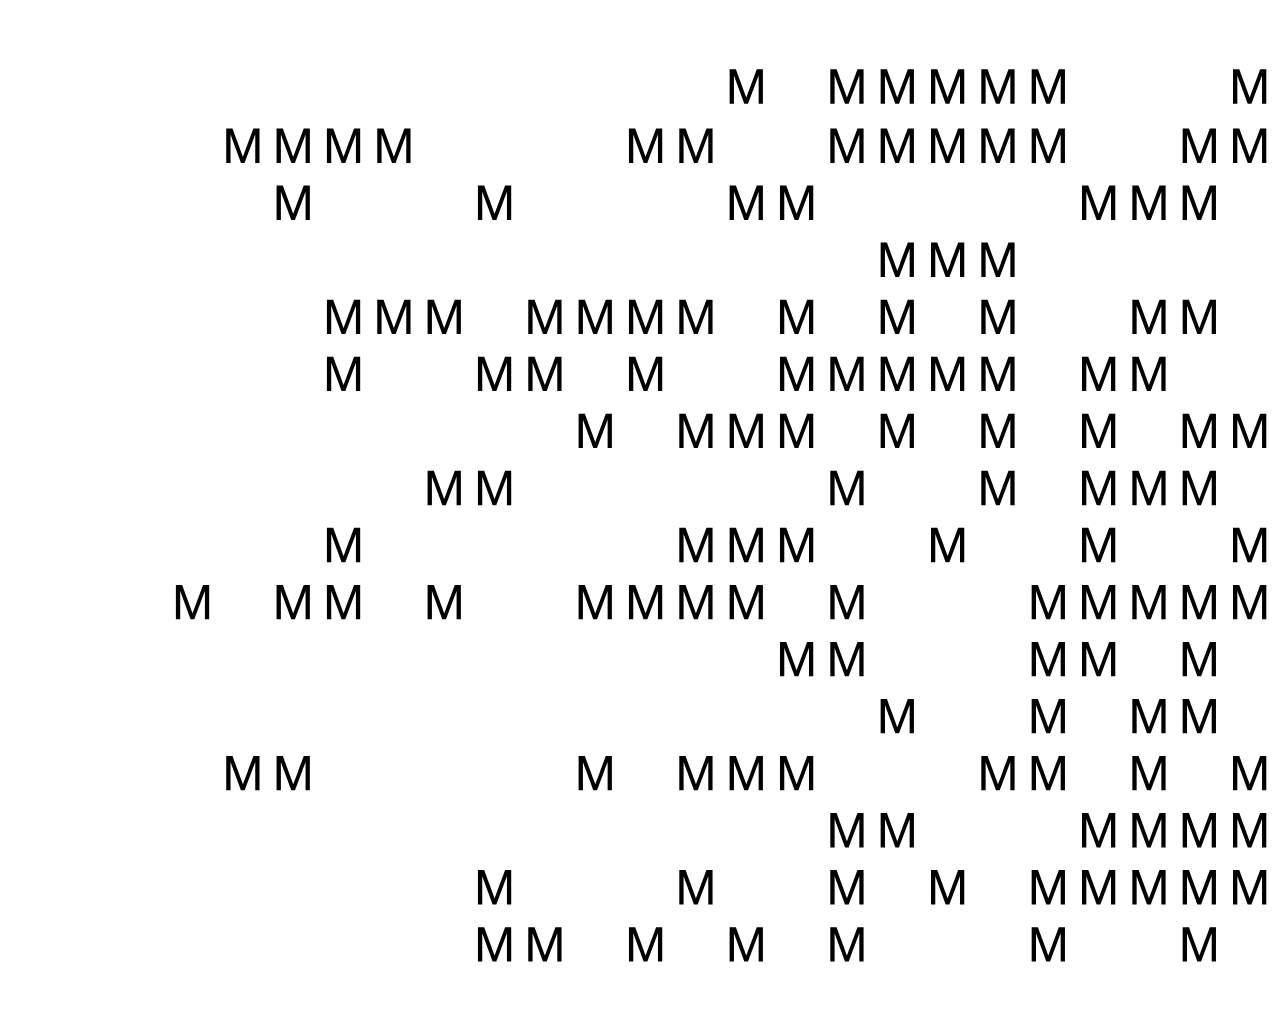
==== index.html @ 39d8217a "base di partenza" ====
<!DOCTYPE html>
<html lang="en">

<head>
    <meta charset="UTF-8">
    <meta http-equiv="X-UA-Compatible" content="IE=edge">
    <meta name="viewport" content="width=device-width, initial-scale=1.0">
    <!--aggiungi link al reset.css -->
    <title>Document</title>
</head>

<body>


    <!-- ARTWORK con "M" ripetute -->
    <svg xmlns="http://www.w3.org/2000/svg" viewBox="0 0 585 462" width="585" height="462"
        preserveAspectRatio="xMidYMid meet"
        style="width: 100%; height: 100%; transform: translate3d(0px, 0px, 0px); content-visibility: visible;">
        <defs>
            <clipPath id="__lottie_element_3372">
                <rect width="585" height="462" x="0" y="0"></rect>
            </clipPath>
        </defs>
        <g clip-path="url(#__lottie_element_3372)">
            <g fill="rgb(0,0,0)" font-size="22" font-family="Shne" font-style="normal" font-weight="normal" aria-label=" M M M M M M M M M M M M M M
            M M M M M M M M M M M M M M M M M M M M M
           M M M M M M M M M M M M M M M M M M M M M M M M M
            M M M M M M M M M M M M
            M M M M M M M M M M M M M M M M M M M
            M M M M M M M M M M M M M M M M M M M M M
            M M M M M M M M M M M M M M
           M M M M M M M M M M M M M M M M M
           M M M M M M M M M M M M M M M M M M M
            M M M M M M M M M M M M M M M M M M M M M M M
           M M M M M M M M M M M M
            M M M M M M M M M M M M
            M M M M M M M M M M M M M M M M M M M M M
            M M M M M M M M M M M
            M M M M M M M M M M M M M M M M M
            M M M M M M M M M M M M M M M M
           " transform="matrix(1,0,0,1,291,232)" opacity="1" style="display: block;">
                <g stroke-linecap="butt" stroke-linejoin="round" stroke-miterlimit="4"
                    transform="matrix(1,0,0,1,-33.238014221191406,-187.70428466796875)" opacity="0"
                    style="display: inherit;">
                    <g transform="scale(0.22,0.22)">
                        <g style="display: none;"></g>
                    </g>
                </g>
                <g stroke-linecap="butt" stroke-linejoin="round" stroke-miterlimit="4"
                    transform="matrix(1,0,0,1,-28.6619930267334,-187.70428466796875)" opacity="0"
                    style="display: inherit;">
                    <g transform="scale(0.22,0.22)">
                        <g transform="matrix(1,0,0,1,0,0)" opacity="1" style="display: block;">
                            <path
                                d=" M46.82899856567383,0 C46.82899856567383,0 68.98500061035156,-59.518001556396484 68.98500061035156,-59.518001556396484 C68.98500061035156,-59.518001556396484 68.98500061035156,0 68.98500061035156,0 C68.98500061035156,0 77.947998046875,0 77.947998046875,0 C77.947998046875,0 77.947998046875,-72.30799865722656 77.947998046875,-72.30799865722656 C77.947998046875,-72.30799865722656 65.15799713134766,-72.30799865722656 65.15799713134766,-72.30799865722656 C65.15799713134766,-72.30799865722656 43.10300064086914,-12.890999794006348 43.10300064086914,-12.890999794006348 C43.10300064086914,-12.890999794006348 21.14900016784668,-72.30799865722656 21.14900016784668,-72.30799865722656 C21.14900016784668,-72.30799865722656 7.955999851226807,-72.30799865722656 7.955999851226807,-72.30799865722656 C7.955999851226807,-72.30799865722656 7.955999851226807,0 7.955999851226807,0 C7.955999851226807,0 17.020000457763672,0 17.020000457763672,0 C17.020000457763672,0 17.020000457763672,-59.518001556396484 17.020000457763672,-59.518001556396484 C17.020000457763672,-59.518001556396484 39.07500076293945,0 39.07500076293945,0 C39.07500076293945,0 46.82899856567383,0 46.82899856567383,0z">
                            </path>
                            <g opacity="1" transform="matrix(1,0,0,1,0,0)"></g>
                        </g>
                    </g>
                </g>
                <g stroke-linecap="butt" stroke-linejoin="round" stroke-miterlimit="4"
                    transform="matrix(1,0,0,1,-9.940010070800781,-187.70428466796875)" opacity="0"
                    style="display: inherit;">
                    <g transform="scale(0.22,0.22)">
                        <g style="display: none;"></g>
                    </g>
                </g>
                <g stroke-linecap="butt" stroke-linejoin="round" stroke-miterlimit="4"
                    transform="matrix(1,0,0,1,-5.363988876342773,-187.70428466796875)" opacity="0"
                    style="display: inherit;">
                    <g transform="scale(0.22,0.22)">
                        <g transform="matrix(1,0,0,1,0,0)" opacity="1" style="display: block;">
                            <path
                                d=" M46.82899856567383,0 C46.82899856567383,0 68.98500061035156,-59.518001556396484 68.98500061035156,-59.518001556396484 C68.98500061035156,-59.518001556396484 68.98500061035156,0 68.98500061035156,0 C68.98500061035156,0 77.947998046875,0 77.947998046875,0 C77.947998046875,0 77.947998046875,-72.30799865722656 77.947998046875,-72.30799865722656 C77.947998046875,-72.30799865722656 65.15799713134766,-72.30799865722656 65.15799713134766,-72.30799865722656 C65.15799713134766,-72.30799865722656 43.10300064086914,-12.890999794006348 43.10300064086914,-12.890999794006348 C43.10300064086914,-12.890999794006348 21.14900016784668,-72.30799865722656 21.14900016784668,-72.30799865722656 C21.14900016784668,-72.30799865722656 7.955999851226807,-72.30799865722656 7.955999851226807,-72.30799865722656 C7.955999851226807,-72.30799865722656 7.955999851226807,0 7.955999851226807,0 C7.955999851226807,0 17.020000457763672,0 17.020000457763672,0 C17.020000457763672,0 17.020000457763672,-59.518001556396484 17.020000457763672,-59.518001556396484 C17.020000457763672,-59.518001556396484 39.07500076293945,0 39.07500076293945,0 C39.07500076293945,0 46.82899856567383,0 46.82899856567383,0z">
                            </path>
                            <g opacity="1" transform="matrix(1,0,0,1,0,0)"></g>
                        </g>
                    </g>
                </g>
                <g stroke-linecap="butt" stroke-linejoin="round" stroke-miterlimit="4"
                    transform="matrix(1,0,0,1,13.357994079589844,-187.70428466796875)" opacity="0"
                    style="display: inherit;">
                    <g transform="scale(0.22,0.22)">
                        <g style="display: none;"></g>
                    </g>
                </g>
                <g stroke-linecap="butt" stroke-linejoin="round" stroke-miterlimit="4"
                    transform="matrix(1,0,0,1,17.93400001525879,-187.70428466796875)" opacity="0"
                    style="display: inherit;">
                    <g transform="scale(0.22,0.22)">
                        <g transform="matrix(1,0,0,1,0,0)" opacity="1" style="display: block;">
                            <path
                                d=" M46.82899856567383,0 C46.82899856567383,0 68.98500061035156,-59.518001556396484 68.98500061035156,-59.518001556396484 C68.98500061035156,-59.518001556396484 68.98500061035156,0 68.98500061035156,0 C68.98500061035156,0 77.947998046875,0 77.947998046875,0 C77.947998046875,0 77.947998046875,-72.30799865722656 77.947998046875,-72.30799865722656 C77.947998046875,-72.30799865722656 65.15799713134766,-72.30799865722656 65.15799713134766,-72.30799865722656 C65.15799713134766,-72.30799865722656 43.10300064086914,-12.890999794006348 43.10300064086914,-12.890999794006348 C43.10300064086914,-12.890999794006348 21.14900016784668,-72.30799865722656 21.14900016784668,-72.30799865722656 C21.14900016784668,-72.30799865722656 7.955999851226807,-72.30799865722656 7.955999851226807,-72.30799865722656 C7.955999851226807,-72.30799865722656 7.955999851226807,0 7.955999851226807,0 C7.955999851226807,0 17.020000457763672,0 17.020000457763672,0 C17.020000457763672,0 17.020000457763672,-59.518001556396484 17.020000457763672,-59.518001556396484 C17.020000457763672,-59.518001556396484 39.07500076293945,0 39.07500076293945,0 C39.07500076293945,0 46.82899856567383,0 46.82899856567383,0z">
                            </path>
                            <g opacity="1" transform="matrix(1,0,0,1,0,0)"></g>
                        </g>
                    </g>
                </g>
                <g stroke-linecap="butt" stroke-linejoin="round" stroke-miterlimit="4"
                    transform="matrix(1,0,0,1,36.65599822998047,-187.70428466796875)" opacity="0"
                    style="display: inherit;">
                    <g transform="scale(0.22,0.22)">
                        <g style="display: none;"></g>
                    </g>
                </g>
                <g stroke-linecap="butt" stroke-linejoin="round" stroke-miterlimit="4"
                    transform="matrix(1,0,0,1,41.23198699951172,-187.70428466796875)" opacity="1"
                    style="display: inherit;">
                    <g transform="scale(0.22,0.22)">
                        <g transform="matrix(1,0,0,1,0,0)" opacity="1" style="display: block;">
                            <path
                                d=" M46.82899856567383,0 C46.82899856567383,0 68.98500061035156,-59.518001556396484 68.98500061035156,-59.518001556396484 C68.98500061035156,-59.518001556396484 68.98500061035156,0 68.98500061035156,0 C68.98500061035156,0 77.947998046875,0 77.947998046875,0 C77.947998046875,0 77.947998046875,-72.30799865722656 77.947998046875,-72.30799865722656 C77.947998046875,-72.30799865722656 65.15799713134766,-72.30799865722656 65.15799713134766,-72.30799865722656 C65.15799713134766,-72.30799865722656 43.10300064086914,-12.890999794006348 43.10300064086914,-12.890999794006348 C43.10300064086914,-12.890999794006348 21.14900016784668,-72.30799865722656 21.14900016784668,-72.30799865722656 C21.14900016784668,-72.30799865722656 7.955999851226807,-72.30799865722656 7.955999851226807,-72.30799865722656 C7.955999851226807,-72.30799865722656 7.955999851226807,0 7.955999851226807,0 C7.955999851226807,0 17.020000457763672,0 17.020000457763672,0 C17.020000457763672,0 17.020000457763672,-59.518001556396484 17.020000457763672,-59.518001556396484 C17.020000457763672,-59.518001556396484 39.07500076293945,0 39.07500076293945,0 C39.07500076293945,0 46.82899856567383,0 46.82899856567383,0z">
                            </path>
                            <g opacity="1" transform="matrix(1,0,0,1,0,0)"></g>
                        </g>
                    </g>
                </g>
                <g stroke-linecap="butt" stroke-linejoin="round" stroke-miterlimit="4"
                    transform="matrix(1,0,0,1,59.954002380371094,-187.70428466796875)" opacity="1"
                    style="display: inherit;">
                    <g transform="scale(0.22,0.22)">
                        <g style="display: none;"></g>
                    </g>
                </g>
                <g stroke-linecap="butt" stroke-linejoin="round" stroke-miterlimit="4"
                    transform="matrix(1,0,0,1,64.52999114990234,-187.70428466796875)" opacity="0"
                    style="display: inherit;">
                    <g transform="scale(0.22,0.22)">
                        <g transform="matrix(1,0,0,1,0,0)" opacity="1" style="display: block;">
                            <path
                                d=" M46.82899856567383,0 C46.82899856567383,0 68.98500061035156,-59.518001556396484 68.98500061035156,-59.518001556396484 C68.98500061035156,-59.518001556396484 68.98500061035156,0 68.98500061035156,0 C68.98500061035156,0 77.947998046875,0 77.947998046875,0 C77.947998046875,0 77.947998046875,-72.30799865722656 77.947998046875,-72.30799865722656 C77.947998046875,-72.30799865722656 65.15799713134766,-72.30799865722656 65.15799713134766,-72.30799865722656 C65.15799713134766,-72.30799865722656 43.10300064086914,-12.890999794006348 43.10300064086914,-12.890999794006348 C43.10300064086914,-12.890999794006348 21.14900016784668,-72.30799865722656 21.14900016784668,-72.30799865722656 C21.14900016784668,-72.30799865722656 7.955999851226807,-72.30799865722656 7.955999851226807,-72.30799865722656 C7.955999851226807,-72.30799865722656 7.955999851226807,0 7.955999851226807,0 C7.955999851226807,0 17.020000457763672,0 17.020000457763672,0 C17.020000457763672,0 17.020000457763672,-59.518001556396484 17.020000457763672,-59.518001556396484 C17.020000457763672,-59.518001556396484 39.07500076293945,0 39.07500076293945,0 C39.07500076293945,0 46.82899856567383,0 46.82899856567383,0z">
                            </path>
                            <g opacity="1" transform="matrix(1,0,0,1,0,0)"></g>
                        </g>
                    </g>
                </g>
                <g stroke-linecap="butt" stroke-linejoin="round" stroke-miterlimit="4"
                    transform="matrix(1,0,0,1,83.25200653076172,-187.70428466796875)" opacity="0"
                    style="display: inherit;">
                    <g transform="scale(0.22,0.22)">
                        <g style="display: none;"></g>
                    </g>
                </g>
                <g stroke-linecap="butt" stroke-linejoin="round" stroke-miterlimit="4"
                    transform="matrix(1,0,0,1,87.82799530029297,-187.70428466796875)" opacity="1"
                    style="display: inherit;">
                    <g transform="scale(0.22,0.22)">
                        <g transform="matrix(1,0,0,1,0,0)" opacity="1" style="display: block;">
                            <path
                                d=" M46.82899856567383,0 C46.82899856567383,0 68.98500061035156,-59.518001556396484 68.98500061035156,-59.518001556396484 C68.98500061035156,-59.518001556396484 68.98500061035156,0 68.98500061035156,0 C68.98500061035156,0 77.947998046875,0 77.947998046875,0 C77.947998046875,0 77.947998046875,-72.30799865722656 77.947998046875,-72.30799865722656 C77.947998046875,-72.30799865722656 65.15799713134766,-72.30799865722656 65.15799713134766,-72.30799865722656 C65.15799713134766,-72.30799865722656 43.10300064086914,-12.890999794006348 43.10300064086914,-12.890999794006348 C43.10300064086914,-12.890999794006348 21.14900016784668,-72.30799865722656 21.14900016784668,-72.30799865722656 C21.14900016784668,-72.30799865722656 7.955999851226807,-72.30799865722656 7.955999851226807,-72.30799865722656 C7.955999851226807,-72.30799865722656 7.955999851226807,0 7.955999851226807,0 C7.955999851226807,0 17.020000457763672,0 17.020000457763672,0 C17.020000457763672,0 17.020000457763672,-59.518001556396484 17.020000457763672,-59.518001556396484 C17.020000457763672,-59.518001556396484 39.07500076293945,0 39.07500076293945,0 C39.07500076293945,0 46.82899856567383,0 46.82899856567383,0z">
                            </path>
                            <g opacity="1" transform="matrix(1,0,0,1,0,0)"></g>
                        </g>
                    </g>
                </g>
                <g stroke-linecap="butt" stroke-linejoin="round" stroke-miterlimit="4"
                    transform="matrix(1,0,0,1,106.54999542236328,-187.70428466796875)" opacity="1"
                    style="display: inherit;">
                    <g transform="scale(0.22,0.22)">
                        <g style="display: none;"></g>
                    </g>
                </g>
                <g stroke-linecap="butt" stroke-linejoin="round" stroke-miterlimit="4"
                    transform="matrix(1,0,0,1,111.1259994506836,-187.70428466796875)" opacity="1"
                    style="display: inherit;">
                    <g transform="scale(0.22,0.22)">
                        <g transform="matrix(1,0,0,1,0,0)" opacity="1" style="display: block;">
                            <path
                                d=" M46.82899856567383,0 C46.82899856567383,0 68.98500061035156,-59.518001556396484 68.98500061035156,-59.518001556396484 C68.98500061035156,-59.518001556396484 68.98500061035156,0 68.98500061035156,0 C68.98500061035156,0 77.947998046875,0 77.947998046875,0 C77.947998046875,0 77.947998046875,-72.30799865722656 77.947998046875,-72.30799865722656 C77.947998046875,-72.30799865722656 65.15799713134766,-72.30799865722656 65.15799713134766,-72.30799865722656 C65.15799713134766,-72.30799865722656 43.10300064086914,-12.890999794006348 43.10300064086914,-12.890999794006348 C43.10300064086914,-12.890999794006348 21.14900016784668,-72.30799865722656 21.14900016784668,-72.30799865722656 C21.14900016784668,-72.30799865722656 7.955999851226807,-72.30799865722656 7.955999851226807,-72.30799865722656 C7.955999851226807,-72.30799865722656 7.955999851226807,0 7.955999851226807,0 C7.955999851226807,0 17.020000457763672,0 17.020000457763672,0 C17.020000457763672,0 17.020000457763672,-59.518001556396484 17.020000457763672,-59.518001556396484 C17.020000457763672,-59.518001556396484 39.07500076293945,0 39.07500076293945,0 C39.07500076293945,0 46.82899856567383,0 46.82899856567383,0z">
                            </path>
                            <g opacity="1" transform="matrix(1,0,0,1,0,0)"></g>
                        </g>
                    </g>
                </g>
                <g stroke-linecap="butt" stroke-linejoin="round" stroke-miterlimit="4"
                    transform="matrix(1,0,0,1,129.84800720214844,-187.70428466796875)" opacity="0"
                    style="display: inherit;">
                    <g transform="scale(0.22,0.22)">
                        <g style="display: none;"></g>
                    </g>
                </g>
                <g stroke-linecap="butt" stroke-linejoin="round" stroke-miterlimit="4"
                    transform="matrix(1,0,0,1,134.42401123046875,-187.70428466796875)" opacity="1"
                    style="display: inherit;">
                    <g transform="scale(0.22,0.22)">
                        <g transform="matrix(1,0,0,1,0,0)" opacity="1" style="display: block;">
                            <path
                                d=" M46.82899856567383,0 C46.82899856567383,0 68.98500061035156,-59.518001556396484 68.98500061035156,-59.518001556396484 C68.98500061035156,-59.518001556396484 68.98500061035156,0 68.98500061035156,0 C68.98500061035156,0 77.947998046875,0 77.947998046875,0 C77.947998046875,0 77.947998046875,-72.30799865722656 77.947998046875,-72.30799865722656 C77.947998046875,-72.30799865722656 65.15799713134766,-72.30799865722656 65.15799713134766,-72.30799865722656 C65.15799713134766,-72.30799865722656 43.10300064086914,-12.890999794006348 43.10300064086914,-12.890999794006348 C43.10300064086914,-12.890999794006348 21.14900016784668,-72.30799865722656 21.14900016784668,-72.30799865722656 C21.14900016784668,-72.30799865722656 7.955999851226807,-72.30799865722656 7.955999851226807,-72.30799865722656 C7.955999851226807,-72.30799865722656 7.955999851226807,0 7.955999851226807,0 C7.955999851226807,0 17.020000457763672,0 17.020000457763672,0 C17.020000457763672,0 17.020000457763672,-59.518001556396484 17.020000457763672,-59.518001556396484 C17.020000457763672,-59.518001556396484 39.07500076293945,0 39.07500076293945,0 C39.07500076293945,0 46.82899856567383,0 46.82899856567383,0z">
                            </path>
                            <g opacity="1" transform="matrix(1,0,0,1,0,0)"></g>
                        </g>
                    </g>
                </g>
                <g stroke-linecap="butt" stroke-linejoin="round" stroke-miterlimit="4"
                    transform="matrix(1,0,0,1,153.14599609375,-187.70428466796875)" opacity="1"
                    style="display: inherit;">
                    <g transform="scale(0.22,0.22)">
                        <g style="display: none;"></g>
                    </g>
                </g>
                <g stroke-linecap="butt" stroke-linejoin="round" stroke-miterlimit="4"
                    transform="matrix(1,0,0,1,157.72198486328125,-187.70428466796875)" opacity="1"
                    style="display: inherit;">
                    <g transform="scale(0.22,0.22)">
                        <g transform="matrix(1,0,0,1,0,0)" opacity="1" style="display: block;">
                            <path
                                d=" M46.82899856567383,0 C46.82899856567383,0 68.98500061035156,-59.518001556396484 68.98500061035156,-59.518001556396484 C68.98500061035156,-59.518001556396484 68.98500061035156,0 68.98500061035156,0 C68.98500061035156,0 77.947998046875,0 77.947998046875,0 C77.947998046875,0 77.947998046875,-72.30799865722656 77.947998046875,-72.30799865722656 C77.947998046875,-72.30799865722656 65.15799713134766,-72.30799865722656 65.15799713134766,-72.30799865722656 C65.15799713134766,-72.30799865722656 43.10300064086914,-12.890999794006348 43.10300064086914,-12.890999794006348 C43.10300064086914,-12.890999794006348 21.14900016784668,-72.30799865722656 21.14900016784668,-72.30799865722656 C21.14900016784668,-72.30799865722656 7.955999851226807,-72.30799865722656 7.955999851226807,-72.30799865722656 C7.955999851226807,-72.30799865722656 7.955999851226807,0 7.955999851226807,0 C7.955999851226807,0 17.020000457763672,0 17.020000457763672,0 C17.020000457763672,0 17.020000457763672,-59.518001556396484 17.020000457763672,-59.518001556396484 C17.020000457763672,-59.518001556396484 39.07500076293945,0 39.07500076293945,0 C39.07500076293945,0 46.82899856567383,0 46.82899856567383,0z">
                            </path>
                            <g opacity="1" transform="matrix(1,0,0,1,0,0)"></g>
                        </g>
                    </g>
                </g>
                <g stroke-linecap="butt" stroke-linejoin="round" stroke-miterlimit="4"
                    transform="matrix(1,0,0,1,176.44398498535156,-187.70428466796875)" opacity="1"
                    style="display: inherit;">
                    <g transform="scale(0.22,0.22)">
                        <g style="display: none;"></g>
                    </g>
                </g>
                <g stroke-linecap="butt" stroke-linejoin="round" stroke-miterlimit="4"
                    transform="matrix(1,0,0,1,181.01998901367188,-187.70428466796875)" opacity="1"
                    style="display: inherit;">
                    <g transform="scale(0.22,0.22)">
                        <g transform="matrix(1,0,0,1,0,0)" opacity="1" style="display: block;">
                            <path
                                d=" M46.82899856567383,0 C46.82899856567383,0 68.98500061035156,-59.518001556396484 68.98500061035156,-59.518001556396484 C68.98500061035156,-59.518001556396484 68.98500061035156,0 68.98500061035156,0 C68.98500061035156,0 77.947998046875,0 77.947998046875,0 C77.947998046875,0 77.947998046875,-72.30799865722656 77.947998046875,-72.30799865722656 C77.947998046875,-72.30799865722656 65.15799713134766,-72.30799865722656 65.15799713134766,-72.30799865722656 C65.15799713134766,-72.30799865722656 43.10300064086914,-12.890999794006348 43.10300064086914,-12.890999794006348 C43.10300064086914,-12.890999794006348 21.14900016784668,-72.30799865722656 21.14900016784668,-72.30799865722656 C21.14900016784668,-72.30799865722656 7.955999851226807,-72.30799865722656 7.955999851226807,-72.30799865722656 C7.955999851226807,-72.30799865722656 7.955999851226807,0 7.955999851226807,0 C7.955999851226807,0 17.020000457763672,0 17.020000457763672,0 C17.020000457763672,0 17.020000457763672,-59.518001556396484 17.020000457763672,-59.518001556396484 C17.020000457763672,-59.518001556396484 39.07500076293945,0 39.07500076293945,0 C39.07500076293945,0 46.82899856567383,0 46.82899856567383,0z">
                            </path>
                            <g opacity="1" transform="matrix(1,0,0,1,0,0)"></g>
                        </g>
                    </g>
                </g>
                <g stroke-linecap="butt" stroke-linejoin="round" stroke-miterlimit="4"
                    transform="matrix(1,0,0,1,199.7419891357422,-187.70428466796875)" opacity="0"
                    style="display: inherit;">
                    <g transform="scale(0.22,0.22)">
                        <g style="display: none;"></g>
                    </g>
                </g>
                <g stroke-linecap="butt" stroke-linejoin="round" stroke-miterlimit="4"
                    transform="matrix(1,0,0,1,204.3179931640625,-187.70428466796875)" opacity="0"
                    style="display: inherit;">
                    <g transform="scale(0.22,0.22)">
                        <g transform="matrix(1,0,0,1,0,0)" opacity="1" style="display: block;">
                            <path
                                d=" M46.82899856567383,0 C46.82899856567383,0 68.98500061035156,-59.518001556396484 68.98500061035156,-59.518001556396484 C68.98500061035156,-59.518001556396484 68.98500061035156,0 68.98500061035156,0 C68.98500061035156,0 77.947998046875,0 77.947998046875,0 C77.947998046875,0 77.947998046875,-72.30799865722656 77.947998046875,-72.30799865722656 C77.947998046875,-72.30799865722656 65.15799713134766,-72.30799865722656 65.15799713134766,-72.30799865722656 C65.15799713134766,-72.30799865722656 43.10300064086914,-12.890999794006348 43.10300064086914,-12.890999794006348 C43.10300064086914,-12.890999794006348 21.14900016784668,-72.30799865722656 21.14900016784668,-72.30799865722656 C21.14900016784668,-72.30799865722656 7.955999851226807,-72.30799865722656 7.955999851226807,-72.30799865722656 C7.955999851226807,-72.30799865722656 7.955999851226807,0 7.955999851226807,0 C7.955999851226807,0 17.020000457763672,0 17.020000457763672,0 C17.020000457763672,0 17.020000457763672,-59.518001556396484 17.020000457763672,-59.518001556396484 C17.020000457763672,-59.518001556396484 39.07500076293945,0 39.07500076293945,0 C39.07500076293945,0 46.82899856567383,0 46.82899856567383,0z">
                            </path>
                            <g opacity="1" transform="matrix(1,0,0,1,0,0)"></g>
                        </g>
                    </g>
                </g>
                <g stroke-linecap="butt" stroke-linejoin="round" stroke-miterlimit="4"
                    transform="matrix(1,0,0,1,223.0399932861328,-187.70428466796875)" opacity="0"
                    style="display: inherit;">
                    <g transform="scale(0.22,0.22)">
                        <g style="display: none;"></g>
                    </g>
                </g>
                <g stroke-linecap="butt" stroke-linejoin="round" stroke-miterlimit="4"
                    transform="matrix(1,0,0,1,227.61599731445312,-187.70428466796875)" opacity="0"
                    style="display: inherit;">
                    <g transform="scale(0.22,0.22)">
                        <g transform="matrix(1,0,0,1,0,0)" opacity="1" style="display: block;">
                            <path
                                d=" M46.82899856567383,0 C46.82899856567383,0 68.98500061035156,-59.518001556396484 68.98500061035156,-59.518001556396484 C68.98500061035156,-59.518001556396484 68.98500061035156,0 68.98500061035156,0 C68.98500061035156,0 77.947998046875,0 77.947998046875,0 C77.947998046875,0 77.947998046875,-72.30799865722656 77.947998046875,-72.30799865722656 C77.947998046875,-72.30799865722656 65.15799713134766,-72.30799865722656 65.15799713134766,-72.30799865722656 C65.15799713134766,-72.30799865722656 43.10300064086914,-12.890999794006348 43.10300064086914,-12.890999794006348 C43.10300064086914,-12.890999794006348 21.14900016784668,-72.30799865722656 21.14900016784668,-72.30799865722656 C21.14900016784668,-72.30799865722656 7.955999851226807,-72.30799865722656 7.955999851226807,-72.30799865722656 C7.955999851226807,-72.30799865722656 7.955999851226807,0 7.955999851226807,0 C7.955999851226807,0 17.020000457763672,0 17.020000457763672,0 C17.020000457763672,0 17.020000457763672,-59.518001556396484 17.020000457763672,-59.518001556396484 C17.020000457763672,-59.518001556396484 39.07500076293945,0 39.07500076293945,0 C39.07500076293945,0 46.82899856567383,0 46.82899856567383,0z">
                            </path>
                            <g opacity="1" transform="matrix(1,0,0,1,0,0)"></g>
                        </g>
                    </g>
                </g>
                <g stroke-linecap="butt" stroke-linejoin="round" stroke-miterlimit="4"
                    transform="matrix(1,0,0,1,246.33799743652344,-187.70428466796875)" opacity="1"
                    style="display: inherit;">
                    <g transform="scale(0.22,0.22)">
                        <g style="display: none;"></g>
                    </g>
                </g>
                <g stroke-linecap="butt" stroke-linejoin="round" stroke-miterlimit="4"
                    transform="matrix(1,0,0,1,250.9139862060547,-187.70428466796875)" opacity="0"
                    style="display: inherit;">
                    <g transform="scale(0.22,0.22)">
                        <g transform="matrix(1,0,0,1,0,0)" opacity="1" style="display: block;">
                            <path
                                d=" M46.82899856567383,0 C46.82899856567383,0 68.98500061035156,-59.518001556396484 68.98500061035156,-59.518001556396484 C68.98500061035156,-59.518001556396484 68.98500061035156,0 68.98500061035156,0 C68.98500061035156,0 77.947998046875,0 77.947998046875,0 C77.947998046875,0 77.947998046875,-72.30799865722656 77.947998046875,-72.30799865722656 C77.947998046875,-72.30799865722656 65.15799713134766,-72.30799865722656 65.15799713134766,-72.30799865722656 C65.15799713134766,-72.30799865722656 43.10300064086914,-12.890999794006348 43.10300064086914,-12.890999794006348 C43.10300064086914,-12.890999794006348 21.14900016784668,-72.30799865722656 21.14900016784668,-72.30799865722656 C21.14900016784668,-72.30799865722656 7.955999851226807,-72.30799865722656 7.955999851226807,-72.30799865722656 C7.955999851226807,-72.30799865722656 7.955999851226807,0 7.955999851226807,0 C7.955999851226807,0 17.020000457763672,0 17.020000457763672,0 C17.020000457763672,0 17.020000457763672,-59.518001556396484 17.020000457763672,-59.518001556396484 C17.020000457763672,-59.518001556396484 39.07500076293945,0 39.07500076293945,0 C39.07500076293945,0 46.82899856567383,0 46.82899856567383,0z">
                            </path>
                            <g opacity="1" transform="matrix(1,0,0,1,0,0)"></g>
                        </g>
                    </g>
                </g>
                <g stroke-linecap="butt" stroke-linejoin="round" stroke-miterlimit="4"
                    transform="matrix(1,0,0,1,269.6360168457031,-187.70428466796875)" opacity="0"
                    style="display: inherit;">
                    <g transform="scale(0.22,0.22)">
                        <g style="display: none;"></g>
                    </g>
                </g>
                <g stroke-linecap="butt" stroke-linejoin="round" stroke-miterlimit="4"
                    transform="matrix(1,0,0,1,274.2120056152344,-187.70428466796875)" opacity="1"
                    style="display: inherit;">
                    <g transform="scale(0.22,0.22)">
                        <g transform="matrix(1,0,0,1,0,0)" opacity="1" style="display: block;">
                            <path
                                d=" M46.82899856567383,0 C46.82899856567383,0 68.98500061035156,-59.518001556396484 68.98500061035156,-59.518001556396484 C68.98500061035156,-59.518001556396484 68.98500061035156,0 68.98500061035156,0 C68.98500061035156,0 77.947998046875,0 77.947998046875,0 C77.947998046875,0 77.947998046875,-72.30799865722656 77.947998046875,-72.30799865722656 C77.947998046875,-72.30799865722656 65.15799713134766,-72.30799865722656 65.15799713134766,-72.30799865722656 C65.15799713134766,-72.30799865722656 43.10300064086914,-12.890999794006348 43.10300064086914,-12.890999794006348 C43.10300064086914,-12.890999794006348 21.14900016784668,-72.30799865722656 21.14900016784668,-72.30799865722656 C21.14900016784668,-72.30799865722656 7.955999851226807,-72.30799865722656 7.955999851226807,-72.30799865722656 C7.955999851226807,-72.30799865722656 7.955999851226807,0 7.955999851226807,0 C7.955999851226807,0 17.020000457763672,0 17.020000457763672,0 C17.020000457763672,0 17.020000457763672,-59.518001556396484 17.020000457763672,-59.518001556396484 C17.020000457763672,-59.518001556396484 39.07500076293945,0 39.07500076293945,0 C39.07500076293945,0 46.82899856567383,0 46.82899856567383,0z">
                            </path>
                            <g opacity="1" transform="matrix(1,0,0,1,0,0)"></g>
                        </g>
                    </g>
                </g>
                <g stroke-linecap="butt" stroke-linejoin="round" stroke-miterlimit="4" style="display: inherit;">
                    <g transform="scale(0.22,0.22)">
                        <g style="display: none;"></g>
                    </g>
                </g>
                <g stroke-linecap="butt" stroke-linejoin="round" stroke-miterlimit="4"
                    transform="matrix(1,0,0,1,-196.3240203857422,-160.30429077148438)" opacity="1"
                    style="display: inherit;">
                    <g transform="scale(0.22,0.22)">
                        <g style="display: none;"></g>
                    </g>
                </g>
                <g stroke-linecap="butt" stroke-linejoin="round" stroke-miterlimit="4"
                    transform="matrix(1,0,0,1,-191.7480010986328,-160.30429077148438)" opacity="1"
                    style="display: inherit;">
                    <g transform="scale(0.22,0.22)">
                        <g transform="matrix(1,0,0,1,0,0)" opacity="1" style="display: block;">
                            <path
                                d=" M46.82899856567383,0 C46.82899856567383,0 68.98500061035156,-59.518001556396484 68.98500061035156,-59.518001556396484 C68.98500061035156,-59.518001556396484 68.98500061035156,0 68.98500061035156,0 C68.98500061035156,0 77.947998046875,0 77.947998046875,0 C77.947998046875,0 77.947998046875,-72.30799865722656 77.947998046875,-72.30799865722656 C77.947998046875,-72.30799865722656 65.15799713134766,-72.30799865722656 65.15799713134766,-72.30799865722656 C65.15799713134766,-72.30799865722656 43.10300064086914,-12.890999794006348 43.10300064086914,-12.890999794006348 C43.10300064086914,-12.890999794006348 21.14900016784668,-72.30799865722656 21.14900016784668,-72.30799865722656 C21.14900016784668,-72.30799865722656 7.955999851226807,-72.30799865722656 7.955999851226807,-72.30799865722656 C7.955999851226807,-72.30799865722656 7.955999851226807,0 7.955999851226807,0 C7.955999851226807,0 17.020000457763672,0 17.020000457763672,0 C17.020000457763672,0 17.020000457763672,-59.518001556396484 17.020000457763672,-59.518001556396484 C17.020000457763672,-59.518001556396484 39.07500076293945,0 39.07500076293945,0 C39.07500076293945,0 46.82899856567383,0 46.82899856567383,0z">
                            </path>
                            <g opacity="1" transform="matrix(1,0,0,1,0,0)"></g>
                        </g>
                    </g>
                </g>
                <g stroke-linecap="butt" stroke-linejoin="round" stroke-miterlimit="4"
                    transform="matrix(1,0,0,1,-173.02601623535156,-160.30429077148438)" opacity="1"
                    style="display: inherit;">
                    <g transform="scale(0.22,0.22)">
                        <g style="display: none;"></g>
                    </g>
                </g>
                <g stroke-linecap="butt" stroke-linejoin="round" stroke-miterlimit="4"
                    transform="matrix(1,0,0,1,-168.4499969482422,-160.30429077148438)" opacity="1"
                    style="display: inherit;">
                    <g transform="scale(0.22,0.22)">
                        <g transform="matrix(1,0,0,1,0,0)" opacity="1" style="display: block;">
                            <path
                                d=" M46.82899856567383,0 C46.82899856567383,0 68.98500061035156,-59.518001556396484 68.98500061035156,-59.518001556396484 C68.98500061035156,-59.518001556396484 68.98500061035156,0 68.98500061035156,0 C68.98500061035156,0 77.947998046875,0 77.947998046875,0 C77.947998046875,0 77.947998046875,-72.30799865722656 77.947998046875,-72.30799865722656 C77.947998046875,-72.30799865722656 65.15799713134766,-72.30799865722656 65.15799713134766,-72.30799865722656 C65.15799713134766,-72.30799865722656 43.10300064086914,-12.890999794006348 43.10300064086914,-12.890999794006348 C43.10300064086914,-12.890999794006348 21.14900016784668,-72.30799865722656 21.14900016784668,-72.30799865722656 C21.14900016784668,-72.30799865722656 7.955999851226807,-72.30799865722656 7.955999851226807,-72.30799865722656 C7.955999851226807,-72.30799865722656 7.955999851226807,0 7.955999851226807,0 C7.955999851226807,0 17.020000457763672,0 17.020000457763672,0 C17.020000457763672,0 17.020000457763672,-59.518001556396484 17.020000457763672,-59.518001556396484 C17.020000457763672,-59.518001556396484 39.07500076293945,0 39.07500076293945,0 C39.07500076293945,0 46.82899856567383,0 46.82899856567383,0z">
                            </path>
                            <g opacity="1" transform="matrix(1,0,0,1,0,0)"></g>
                        </g>
                    </g>
                </g>
                <g stroke-linecap="butt" stroke-linejoin="round" stroke-miterlimit="4"
                    transform="matrix(1,0,0,1,-149.72801208496094,-160.30429077148438)" opacity="0"
                    style="display: inherit;">
                    <g transform="scale(0.22,0.22)">
                        <g style="display: none;"></g>
                    </g>
                </g>
                <g stroke-linecap="butt" stroke-linejoin="round" stroke-miterlimit="4"
                    transform="matrix(1,0,0,1,-145.15200805664062,-160.30429077148438)" opacity="1"
                    style="display: inherit;">
                    <g transform="scale(0.22,0.22)">
                        <g transform="matrix(1,0,0,1,0,0)" opacity="1" style="display: block;">
                            <path
                                d=" M46.82899856567383,0 C46.82899856567383,0 68.98500061035156,-59.518001556396484 68.98500061035156,-59.518001556396484 C68.98500061035156,-59.518001556396484 68.98500061035156,0 68.98500061035156,0 C68.98500061035156,0 77.947998046875,0 77.947998046875,0 C77.947998046875,0 77.947998046875,-72.30799865722656 77.947998046875,-72.30799865722656 C77.947998046875,-72.30799865722656 65.15799713134766,-72.30799865722656 65.15799713134766,-72.30799865722656 C65.15799713134766,-72.30799865722656 43.10300064086914,-12.890999794006348 43.10300064086914,-12.890999794006348 C43.10300064086914,-12.890999794006348 21.14900016784668,-72.30799865722656 21.14900016784668,-72.30799865722656 C21.14900016784668,-72.30799865722656 7.955999851226807,-72.30799865722656 7.955999851226807,-72.30799865722656 C7.955999851226807,-72.30799865722656 7.955999851226807,0 7.955999851226807,0 C7.955999851226807,0 17.020000457763672,0 17.020000457763672,0 C17.020000457763672,0 17.020000457763672,-59.518001556396484 17.020000457763672,-59.518001556396484 C17.020000457763672,-59.518001556396484 39.07500076293945,0 39.07500076293945,0 C39.07500076293945,0 46.82899856567383,0 46.82899856567383,0z">
                            </path>
                            <g opacity="1" transform="matrix(1,0,0,1,0,0)"></g>
                        </g>
                    </g>
                </g>
                <g stroke-linecap="butt" stroke-linejoin="round" stroke-miterlimit="4"
                    transform="matrix(1,0,0,1,-126.43000793457031,-160.30429077148438)" opacity="0"
                    style="display: inherit;">
                    <g transform="scale(0.22,0.22)">
                        <g style="display: none;"></g>
                    </g>
                </g>
                <g stroke-linecap="butt" stroke-linejoin="round" stroke-miterlimit="4"
                    transform="matrix(1,0,0,1,-121.85401916503906,-160.30429077148438)" opacity="1"
                    style="display: inherit;">
                    <g transform="scale(0.22,0.22)">
                        <g transform="matrix(1,0,0,1,0,0)" opacity="1" style="display: block;">
                            <path
                                d=" M46.82899856567383,0 C46.82899856567383,0 68.98500061035156,-59.518001556396484 68.98500061035156,-59.518001556396484 C68.98500061035156,-59.518001556396484 68.98500061035156,0 68.98500061035156,0 C68.98500061035156,0 77.947998046875,0 77.947998046875,0 C77.947998046875,0 77.947998046875,-72.30799865722656 77.947998046875,-72.30799865722656 C77.947998046875,-72.30799865722656 65.15799713134766,-72.30799865722656 65.15799713134766,-72.30799865722656 C65.15799713134766,-72.30799865722656 43.10300064086914,-12.890999794006348 43.10300064086914,-12.890999794006348 C43.10300064086914,-12.890999794006348 21.14900016784668,-72.30799865722656 21.14900016784668,-72.30799865722656 C21.14900016784668,-72.30799865722656 7.955999851226807,-72.30799865722656 7.955999851226807,-72.30799865722656 C7.955999851226807,-72.30799865722656 7.955999851226807,0 7.955999851226807,0 C7.955999851226807,0 17.020000457763672,0 17.020000457763672,0 C17.020000457763672,0 17.020000457763672,-59.518001556396484 17.020000457763672,-59.518001556396484 C17.020000457763672,-59.518001556396484 39.07500076293945,0 39.07500076293945,0 C39.07500076293945,0 46.82899856567383,0 46.82899856567383,0z">
                            </path>
                            <g opacity="1" transform="matrix(1,0,0,1,0,0)"></g>
                        </g>
                    </g>
                </g>
                <g stroke-linecap="butt" stroke-linejoin="round" stroke-miterlimit="4"
                    transform="matrix(1,0,0,1,-103.13199615478516,-160.30429077148438)" opacity="0"
                    style="display: inherit;">
                    <g transform="scale(0.22,0.22)">
                        <g style="display: none;"></g>
                    </g>
                </g>
                <g stroke-linecap="butt" stroke-linejoin="round" stroke-miterlimit="4"
                    transform="matrix(1,0,0,1,-98.5560073852539,-160.30429077148438)" opacity="0"
                    style="display: inherit;">
                    <g transform="scale(0.22,0.22)">
                        <g transform="matrix(1,0,0,1,0,0)" opacity="1" style="display: block;">
                            <path
                                d=" M46.82899856567383,0 C46.82899856567383,0 68.98500061035156,-59.518001556396484 68.98500061035156,-59.518001556396484 C68.98500061035156,-59.518001556396484 68.98500061035156,0 68.98500061035156,0 C68.98500061035156,0 77.947998046875,0 77.947998046875,0 C77.947998046875,0 77.947998046875,-72.30799865722656 77.947998046875,-72.30799865722656 C77.947998046875,-72.30799865722656 65.15799713134766,-72.30799865722656 65.15799713134766,-72.30799865722656 C65.15799713134766,-72.30799865722656 43.10300064086914,-12.890999794006348 43.10300064086914,-12.890999794006348 C43.10300064086914,-12.890999794006348 21.14900016784668,-72.30799865722656 21.14900016784668,-72.30799865722656 C21.14900016784668,-72.30799865722656 7.955999851226807,-72.30799865722656 7.955999851226807,-72.30799865722656 C7.955999851226807,-72.30799865722656 7.955999851226807,0 7.955999851226807,0 C7.955999851226807,0 17.020000457763672,0 17.020000457763672,0 C17.020000457763672,0 17.020000457763672,-59.518001556396484 17.020000457763672,-59.518001556396484 C17.020000457763672,-59.518001556396484 39.07500076293945,0 39.07500076293945,0 C39.07500076293945,0 46.82899856567383,0 46.82899856567383,0z">
                            </path>
                            <g opacity="1" transform="matrix(1,0,0,1,0,0)"></g>
                        </g>
                    </g>
                </g>
                <g stroke-linecap="butt" stroke-linejoin="round" stroke-miterlimit="4"
                    transform="matrix(1,0,0,1,-79.83399200439453,-160.30429077148438)" opacity="0"
                    style="display: inherit;">
                    <g transform="scale(0.22,0.22)">
                        <g style="display: none;"></g>
                    </g>
                </g>
                <g stroke-linecap="butt" stroke-linejoin="round" stroke-miterlimit="4"
                    transform="matrix(1,0,0,1,-75.25800323486328,-160.30429077148438)" opacity="0"
                    style="display: inherit;">
                    <g transform="scale(0.22,0.22)">
                        <g transform="matrix(1,0,0,1,0,0)" opacity="1" style="display: block;">
                            <path
                                d=" M46.82899856567383,0 C46.82899856567383,0 68.98500061035156,-59.518001556396484 68.98500061035156,-59.518001556396484 C68.98500061035156,-59.518001556396484 68.98500061035156,0 68.98500061035156,0 C68.98500061035156,0 77.947998046875,0 77.947998046875,0 C77.947998046875,0 77.947998046875,-72.30799865722656 77.947998046875,-72.30799865722656 C77.947998046875,-72.30799865722656 65.15799713134766,-72.30799865722656 65.15799713134766,-72.30799865722656 C65.15799713134766,-72.30799865722656 43.10300064086914,-12.890999794006348 43.10300064086914,-12.890999794006348 C43.10300064086914,-12.890999794006348 21.14900016784668,-72.30799865722656 21.14900016784668,-72.30799865722656 C21.14900016784668,-72.30799865722656 7.955999851226807,-72.30799865722656 7.955999851226807,-72.30799865722656 C7.955999851226807,-72.30799865722656 7.955999851226807,0 7.955999851226807,0 C7.955999851226807,0 17.020000457763672,0 17.020000457763672,0 C17.020000457763672,0 17.020000457763672,-59.518001556396484 17.020000457763672,-59.518001556396484 C17.020000457763672,-59.518001556396484 39.07500076293945,0 39.07500076293945,0 C39.07500076293945,0 46.82899856567383,0 46.82899856567383,0z">
                            </path>
                            <g opacity="1" transform="matrix(1,0,0,1,0,0)"></g>
                        </g>
                    </g>
                </g>
                <g stroke-linecap="butt" stroke-linejoin="round" stroke-miterlimit="4"
                    transform="matrix(1,0,0,1,-56.536006927490234,-160.30429077148438)" opacity="1"
                    style="display: inherit;">
                    <g transform="scale(0.22,0.22)">
                        <g style="display: none;"></g>
                    </g>
                </g>
                <g stroke-linecap="butt" stroke-linejoin="round" stroke-miterlimit="4"
                    transform="matrix(1,0,0,1,-51.959999084472656,-160.30429077148438)" opacity="0"
                    style="display: inherit;">
                    <g transform="scale(0.22,0.22)">
                        <g transform="matrix(1,0,0,1,0,0)" opacity="1" style="display: block;">
                            <path
                                d=" M46.82899856567383,0 C46.82899856567383,0 68.98500061035156,-59.518001556396484 68.98500061035156,-59.518001556396484 C68.98500061035156,-59.518001556396484 68.98500061035156,0 68.98500061035156,0 C68.98500061035156,0 77.947998046875,0 77.947998046875,0 C77.947998046875,0 77.947998046875,-72.30799865722656 77.947998046875,-72.30799865722656 C77.947998046875,-72.30799865722656 65.15799713134766,-72.30799865722656 65.15799713134766,-72.30799865722656 C65.15799713134766,-72.30799865722656 43.10300064086914,-12.890999794006348 43.10300064086914,-12.890999794006348 C43.10300064086914,-12.890999794006348 21.14900016784668,-72.30799865722656 21.14900016784668,-72.30799865722656 C21.14900016784668,-72.30799865722656 7.955999851226807,-72.30799865722656 7.955999851226807,-72.30799865722656 C7.955999851226807,-72.30799865722656 7.955999851226807,0 7.955999851226807,0 C7.955999851226807,0 17.020000457763672,0 17.020000457763672,0 C17.020000457763672,0 17.020000457763672,-59.518001556396484 17.020000457763672,-59.518001556396484 C17.020000457763672,-59.518001556396484 39.07500076293945,0 39.07500076293945,0 C39.07500076293945,0 46.82899856567383,0 46.82899856567383,0z">
                            </path>
                            <g opacity="1" transform="matrix(1,0,0,1,0,0)"></g>
                        </g>
                    </g>
                </g>
                <g stroke-linecap="butt" stroke-linejoin="round" stroke-miterlimit="4"
                    transform="matrix(1,0,0,1,-33.23800277709961,-160.30429077148438)" opacity="1"
                    style="display: inherit;">
                    <g transform="scale(0.22,0.22)">
                        <g style="display: none;"></g>
                    </g>
                </g>
                <g stroke-linecap="butt" stroke-linejoin="round" stroke-miterlimit="4"
                    transform="matrix(1,0,0,1,-28.661996841430664,-160.30429077148438)" opacity="0"
                    style="display: inherit;">
                    <g transform="scale(0.22,0.22)">
                        <g transform="matrix(1,0,0,1,0,0)" opacity="1" style="display: block;">
                            <path
                                d=" M46.82899856567383,0 C46.82899856567383,0 68.98500061035156,-59.518001556396484 68.98500061035156,-59.518001556396484 C68.98500061035156,-59.518001556396484 68.98500061035156,0 68.98500061035156,0 C68.98500061035156,0 77.947998046875,0 77.947998046875,0 C77.947998046875,0 77.947998046875,-72.30799865722656 77.947998046875,-72.30799865722656 C77.947998046875,-72.30799865722656 65.15799713134766,-72.30799865722656 65.15799713134766,-72.30799865722656 C65.15799713134766,-72.30799865722656 43.10300064086914,-12.890999794006348 43.10300064086914,-12.890999794006348 C43.10300064086914,-12.890999794006348 21.14900016784668,-72.30799865722656 21.14900016784668,-72.30799865722656 C21.14900016784668,-72.30799865722656 7.955999851226807,-72.30799865722656 7.955999851226807,-72.30799865722656 C7.955999851226807,-72.30799865722656 7.955999851226807,0 7.955999851226807,0 C7.955999851226807,0 17.020000457763672,0 17.020000457763672,0 C17.020000457763672,0 17.020000457763672,-59.518001556396484 17.020000457763672,-59.518001556396484 C17.020000457763672,-59.518001556396484 39.07500076293945,0 39.07500076293945,0 C39.07500076293945,0 46.82899856567383,0 46.82899856567383,0z">
                            </path>
                            <g opacity="1" transform="matrix(1,0,0,1,0,0)"></g>
                        </g>
                    </g>
                </g>
                <g stroke-linecap="butt" stroke-linejoin="round" stroke-miterlimit="4"
                    transform="matrix(1,0,0,1,-9.939996719360352,-160.30429077148438)" opacity="0"
                    style="display: inherit;">
                    <g transform="scale(0.22,0.22)">
                        <g style="display: none;"></g>
                    </g>
                </g>
                <g stroke-linecap="butt" stroke-linejoin="round" stroke-miterlimit="4"
                    transform="matrix(1,0,0,1,-5.364006042480469,-160.30429077148438)" opacity="1"
                    style="display: inherit;">
                    <g transform="scale(0.22,0.22)">
                        <g transform="matrix(1,0,0,1,0,0)" opacity="1" style="display: block;">
                            <path
                                d=" M46.82899856567383,0 C46.82899856567383,0 68.98500061035156,-59.518001556396484 68.98500061035156,-59.518001556396484 C68.98500061035156,-59.518001556396484 68.98500061035156,0 68.98500061035156,0 C68.98500061035156,0 77.947998046875,0 77.947998046875,0 C77.947998046875,0 77.947998046875,-72.30799865722656 77.947998046875,-72.30799865722656 C77.947998046875,-72.30799865722656 65.15799713134766,-72.30799865722656 65.15799713134766,-72.30799865722656 C65.15799713134766,-72.30799865722656 43.10300064086914,-12.890999794006348 43.10300064086914,-12.890999794006348 C43.10300064086914,-12.890999794006348 21.14900016784668,-72.30799865722656 21.14900016784668,-72.30799865722656 C21.14900016784668,-72.30799865722656 7.955999851226807,-72.30799865722656 7.955999851226807,-72.30799865722656 C7.955999851226807,-72.30799865722656 7.955999851226807,0 7.955999851226807,0 C7.955999851226807,0 17.020000457763672,0 17.020000457763672,0 C17.020000457763672,0 17.020000457763672,-59.518001556396484 17.020000457763672,-59.518001556396484 C17.020000457763672,-59.518001556396484 39.07500076293945,0 39.07500076293945,0 C39.07500076293945,0 46.82899856567383,0 46.82899856567383,0z">
                            </path>
                            <g opacity="1" transform="matrix(1,0,0,1,0,0)"></g>
                        </g>
                    </g>
                </g>
                <g stroke-linecap="butt" stroke-linejoin="round" stroke-miterlimit="4"
                    transform="matrix(1,0,0,1,13.357992172241211,-160.30429077148438)" opacity="0"
                    style="display: inherit;">
                    <g transform="scale(0.22,0.22)">
                        <g style="display: none;"></g>
                    </g>
                </g>
                <g stroke-linecap="butt" stroke-linejoin="round" stroke-miterlimit="4"
                    transform="matrix(1,0,0,1,17.933998107910156,-160.30429077148438)" opacity="1"
                    style="display: inherit;">
                    <g transform="scale(0.22,0.22)">
                        <g transform="matrix(1,0,0,1,0,0)" opacity="1" style="display: block;">
                            <path
                                d=" M46.82899856567383,0 C46.82899856567383,0 68.98500061035156,-59.518001556396484 68.98500061035156,-59.518001556396484 C68.98500061035156,-59.518001556396484 68.98500061035156,0 68.98500061035156,0 C68.98500061035156,0 77.947998046875,0 77.947998046875,0 C77.947998046875,0 77.947998046875,-72.30799865722656 77.947998046875,-72.30799865722656 C77.947998046875,-72.30799865722656 65.15799713134766,-72.30799865722656 65.15799713134766,-72.30799865722656 C65.15799713134766,-72.30799865722656 43.10300064086914,-12.890999794006348 43.10300064086914,-12.890999794006348 C43.10300064086914,-12.890999794006348 21.14900016784668,-72.30799865722656 21.14900016784668,-72.30799865722656 C21.14900016784668,-72.30799865722656 7.955999851226807,-72.30799865722656 7.955999851226807,-72.30799865722656 C7.955999851226807,-72.30799865722656 7.955999851226807,0 7.955999851226807,0 C7.955999851226807,0 17.020000457763672,0 17.020000457763672,0 C17.020000457763672,0 17.020000457763672,-59.518001556396484 17.020000457763672,-59.518001556396484 C17.020000457763672,-59.518001556396484 39.07500076293945,0 39.07500076293945,0 C39.07500076293945,0 46.82899856567383,0 46.82899856567383,0z">
                            </path>
                            <g opacity="1" transform="matrix(1,0,0,1,0,0)"></g>
                        </g>
                    </g>
                </g>
                <g stroke-linecap="butt" stroke-linejoin="round" stroke-miterlimit="4"
                    transform="matrix(1,0,0,1,36.6559944152832,-160.30429077148438)" opacity="1"
                    style="display: inherit;">
                    <g transform="scale(0.22,0.22)">
                        <g style="display: none;"></g>
                    </g>
                </g>
                <g stroke-linecap="butt" stroke-linejoin="round" stroke-miterlimit="4"
                    transform="matrix(1,0,0,1,41.23200225830078,-160.30429077148438)" opacity="0"
                    style="display: inherit;">
                    <g transform="scale(0.22,0.22)">
                        <g transform="matrix(1,0,0,1,0,0)" opacity="1" style="display: block;">
                            <path
                                d=" M46.82899856567383,0 C46.82899856567383,0 68.98500061035156,-59.518001556396484 68.98500061035156,-59.518001556396484 C68.98500061035156,-59.518001556396484 68.98500061035156,0 68.98500061035156,0 C68.98500061035156,0 77.947998046875,0 77.947998046875,0 C77.947998046875,0 77.947998046875,-72.30799865722656 77.947998046875,-72.30799865722656 C77.947998046875,-72.30799865722656 65.15799713134766,-72.30799865722656 65.15799713134766,-72.30799865722656 C65.15799713134766,-72.30799865722656 43.10300064086914,-12.890999794006348 43.10300064086914,-12.890999794006348 C43.10300064086914,-12.890999794006348 21.14900016784668,-72.30799865722656 21.14900016784668,-72.30799865722656 C21.14900016784668,-72.30799865722656 7.955999851226807,-72.30799865722656 7.955999851226807,-72.30799865722656 C7.955999851226807,-72.30799865722656 7.955999851226807,0 7.955999851226807,0 C7.955999851226807,0 17.020000457763672,0 17.020000457763672,0 C17.020000457763672,0 17.020000457763672,-59.518001556396484 17.020000457763672,-59.518001556396484 C17.020000457763672,-59.518001556396484 39.07500076293945,0 39.07500076293945,0 C39.07500076293945,0 46.82899856567383,0 46.82899856567383,0z">
                            </path>
                            <g opacity="1" transform="matrix(1,0,0,1,0,0)"></g>
                        </g>
                    </g>
                </g>
                <g stroke-linecap="butt" stroke-linejoin="round" stroke-miterlimit="4"
                    transform="matrix(1,0,0,1,59.95399856567383,-160.30429077148438)" opacity="1"
                    style="display: inherit;">
                    <g transform="scale(0.22,0.22)">
                        <g style="display: none;"></g>
                    </g>
                </g>
                <g stroke-linecap="butt" stroke-linejoin="round" stroke-miterlimit="4"
                    transform="matrix(1,0,0,1,64.5300064086914,-160.30429077148438)" opacity="0"
                    style="display: inherit;">
                    <g transform="scale(0.22,0.22)">
                        <g transform="matrix(1,0,0,1,0,0)" opacity="1" style="display: block;">
                            <path
                                d=" M46.82899856567383,0 C46.82899856567383,0 68.98500061035156,-59.518001556396484 68.98500061035156,-59.518001556396484 C68.98500061035156,-59.518001556396484 68.98500061035156,0 68.98500061035156,0 C68.98500061035156,0 77.947998046875,0 77.947998046875,0 C77.947998046875,0 77.947998046875,-72.30799865722656 77.947998046875,-72.30799865722656 C77.947998046875,-72.30799865722656 65.15799713134766,-72.30799865722656 65.15799713134766,-72.30799865722656 C65.15799713134766,-72.30799865722656 43.10300064086914,-12.890999794006348 43.10300064086914,-12.890999794006348 C43.10300064086914,-12.890999794006348 21.14900016784668,-72.30799865722656 21.14900016784668,-72.30799865722656 C21.14900016784668,-72.30799865722656 7.955999851226807,-72.30799865722656 7.955999851226807,-72.30799865722656 C7.955999851226807,-72.30799865722656 7.955999851226807,0 7.955999851226807,0 C7.955999851226807,0 17.020000457763672,0 17.020000457763672,0 C17.020000457763672,0 17.020000457763672,-59.518001556396484 17.020000457763672,-59.518001556396484 C17.020000457763672,-59.518001556396484 39.07500076293945,0 39.07500076293945,0 C39.07500076293945,0 46.82899856567383,0 46.82899856567383,0z">
                            </path>
                            <g opacity="1" transform="matrix(1,0,0,1,0,0)"></g>
                        </g>
                    </g>
                </g>
                <g stroke-linecap="butt" stroke-linejoin="round" stroke-miterlimit="4"
                    transform="matrix(1,0,0,1,83.25200653076172,-160.30429077148438)" opacity="0"
                    style="display: inherit;">
                    <g transform="scale(0.22,0.22)">
                        <g style="display: none;"></g>
                    </g>
                </g>
                <g stroke-linecap="butt" stroke-linejoin="round" stroke-miterlimit="4"
                    transform="matrix(1,0,0,1,87.82799530029297,-160.30429077148438)" opacity="1"
                    style="display: inherit;">
                    <g transform="scale(0.22,0.22)">
                        <g transform="matrix(1,0,0,1,0,0)" opacity="1" style="display: block;">
                            <path
                                d=" M46.82899856567383,0 C46.82899856567383,0 68.98500061035156,-59.518001556396484 68.98500061035156,-59.518001556396484 C68.98500061035156,-59.518001556396484 68.98500061035156,0 68.98500061035156,0 C68.98500061035156,0 77.947998046875,0 77.947998046875,0 C77.947998046875,0 77.947998046875,-72.30799865722656 77.947998046875,-72.30799865722656 C77.947998046875,-72.30799865722656 65.15799713134766,-72.30799865722656 65.15799713134766,-72.30799865722656 C65.15799713134766,-72.30799865722656 43.10300064086914,-12.890999794006348 43.10300064086914,-12.890999794006348 C43.10300064086914,-12.890999794006348 21.14900016784668,-72.30799865722656 21.14900016784668,-72.30799865722656 C21.14900016784668,-72.30799865722656 7.955999851226807,-72.30799865722656 7.955999851226807,-72.30799865722656 C7.955999851226807,-72.30799865722656 7.955999851226807,0 7.955999851226807,0 C7.955999851226807,0 17.020000457763672,0 17.020000457763672,0 C17.020000457763672,0 17.020000457763672,-59.518001556396484 17.020000457763672,-59.518001556396484 C17.020000457763672,-59.518001556396484 39.07500076293945,0 39.07500076293945,0 C39.07500076293945,0 46.82899856567383,0 46.82899856567383,0z">
                            </path>
                            <g opacity="1" transform="matrix(1,0,0,1,0,0)"></g>
                        </g>
                    </g>
                </g>
                <g stroke-linecap="butt" stroke-linejoin="round" stroke-miterlimit="4"
                    transform="matrix(1,0,0,1,106.55001068115234,-160.30429077148438)" opacity="1"
                    style="display: inherit;">
                    <g transform="scale(0.22,0.22)">
                        <g style="display: none;"></g>
                    </g>
                </g>
                <g stroke-linecap="butt" stroke-linejoin="round" stroke-miterlimit="4"
                    transform="matrix(1,0,0,1,111.1259994506836,-160.30429077148438)" opacity="1"
                    style="display: inherit;">
                    <g transform="scale(0.22,0.22)">
                        <g transform="matrix(1,0,0,1,0,0)" opacity="1" style="display: block;">
                            <path
                                d=" M46.82899856567383,0 C46.82899856567383,0 68.98500061035156,-59.518001556396484 68.98500061035156,-59.518001556396484 C68.98500061035156,-59.518001556396484 68.98500061035156,0 68.98500061035156,0 C68.98500061035156,0 77.947998046875,0 77.947998046875,0 C77.947998046875,0 77.947998046875,-72.30799865722656 77.947998046875,-72.30799865722656 C77.947998046875,-72.30799865722656 65.15799713134766,-72.30799865722656 65.15799713134766,-72.30799865722656 C65.15799713134766,-72.30799865722656 43.10300064086914,-12.890999794006348 43.10300064086914,-12.890999794006348 C43.10300064086914,-12.890999794006348 21.14900016784668,-72.30799865722656 21.14900016784668,-72.30799865722656 C21.14900016784668,-72.30799865722656 7.955999851226807,-72.30799865722656 7.955999851226807,-72.30799865722656 C7.955999851226807,-72.30799865722656 7.955999851226807,0 7.955999851226807,0 C7.955999851226807,0 17.020000457763672,0 17.020000457763672,0 C17.020000457763672,0 17.020000457763672,-59.518001556396484 17.020000457763672,-59.518001556396484 C17.020000457763672,-59.518001556396484 39.07500076293945,0 39.07500076293945,0 C39.07500076293945,0 46.82899856567383,0 46.82899856567383,0z">
                            </path>
                            <g opacity="1" transform="matrix(1,0,0,1,0,0)"></g>
                        </g>
                    </g>
                </g>
                <g stroke-linecap="butt" stroke-linejoin="round" stroke-miterlimit="4"
                    transform="matrix(1,0,0,1,129.8480224609375,-160.30429077148438)" opacity="0"
                    style="display: inherit;">
                    <g transform="scale(0.22,0.22)">
                        <g style="display: none;"></g>
                    </g>
                </g>
                <g stroke-linecap="butt" stroke-linejoin="round" stroke-miterlimit="4"
                    transform="matrix(1,0,0,1,134.42401123046875,-160.30429077148438)" opacity="1"
                    style="display: inherit;">
                    <g transform="scale(0.22,0.22)">
                        <g transform="matrix(1,0,0,1,0,0)" opacity="1" style="display: block;">
                            <path
                                d=" M46.82899856567383,0 C46.82899856567383,0 68.98500061035156,-59.518001556396484 68.98500061035156,-59.518001556396484 C68.98500061035156,-59.518001556396484 68.98500061035156,0 68.98500061035156,0 C68.98500061035156,0 77.947998046875,0 77.947998046875,0 C77.947998046875,0 77.947998046875,-72.30799865722656 77.947998046875,-72.30799865722656 C77.947998046875,-72.30799865722656 65.15799713134766,-72.30799865722656 65.15799713134766,-72.30799865722656 C65.15799713134766,-72.30799865722656 43.10300064086914,-12.890999794006348 43.10300064086914,-12.890999794006348 C43.10300064086914,-12.890999794006348 21.14900016784668,-72.30799865722656 21.14900016784668,-72.30799865722656 C21.14900016784668,-72.30799865722656 7.955999851226807,-72.30799865722656 7.955999851226807,-72.30799865722656 C7.955999851226807,-72.30799865722656 7.955999851226807,0 7.955999851226807,0 C7.955999851226807,0 17.020000457763672,0 17.020000457763672,0 C17.020000457763672,0 17.020000457763672,-59.518001556396484 17.020000457763672,-59.518001556396484 C17.020000457763672,-59.518001556396484 39.07500076293945,0 39.07500076293945,0 C39.07500076293945,0 46.82899856567383,0 46.82899856567383,0z">
                            </path>
                            <g opacity="1" transform="matrix(1,0,0,1,0,0)"></g>
                        </g>
                    </g>
                </g>
                <g stroke-linecap="butt" stroke-linejoin="round" stroke-miterlimit="4"
                    transform="matrix(1,0,0,1,153.14598083496094,-160.30429077148438)" opacity="1"
                    style="display: inherit;">
                    <g transform="scale(0.22,0.22)">
                        <g style="display: none;"></g>
                    </g>
                </g>
                <g stroke-linecap="butt" stroke-linejoin="round" stroke-miterlimit="4"
                    transform="matrix(1,0,0,1,157.7220001220703,-160.30429077148438)" opacity="1"
                    style="display: inherit;">
                    <g transform="scale(0.22,0.22)">
                        <g transform="matrix(1,0,0,1,0,0)" opacity="1" style="display: block;">
                            <path
                                d=" M46.82899856567383,0 C46.82899856567383,0 68.98500061035156,-59.518001556396484 68.98500061035156,-59.518001556396484 C68.98500061035156,-59.518001556396484 68.98500061035156,0 68.98500061035156,0 C68.98500061035156,0 77.947998046875,0 77.947998046875,0 C77.947998046875,0 77.947998046875,-72.30799865722656 77.947998046875,-72.30799865722656 C77.947998046875,-72.30799865722656 65.15799713134766,-72.30799865722656 65.15799713134766,-72.30799865722656 C65.15799713134766,-72.30799865722656 43.10300064086914,-12.890999794006348 43.10300064086914,-12.890999794006348 C43.10300064086914,-12.890999794006348 21.14900016784668,-72.30799865722656 21.14900016784668,-72.30799865722656 C21.14900016784668,-72.30799865722656 7.955999851226807,-72.30799865722656 7.955999851226807,-72.30799865722656 C7.955999851226807,-72.30799865722656 7.955999851226807,0 7.955999851226807,0 C7.955999851226807,0 17.020000457763672,0 17.020000457763672,0 C17.020000457763672,0 17.020000457763672,-59.518001556396484 17.020000457763672,-59.518001556396484 C17.020000457763672,-59.518001556396484 39.07500076293945,0 39.07500076293945,0 C39.07500076293945,0 46.82899856567383,0 46.82899856567383,0z">
                            </path>
                            <g opacity="1" transform="matrix(1,0,0,1,0,0)"></g>
                        </g>
                    </g>
                </g>
                <g stroke-linecap="butt" stroke-linejoin="round" stroke-miterlimit="4"
                    transform="matrix(1,0,0,1,176.44398498535156,-160.30429077148438)" opacity="0"
                    style="display: inherit;">
                    <g transform="scale(0.22,0.22)">
                        <g style="display: none;"></g>
                    </g>
                </g>
                <g stroke-linecap="butt" stroke-linejoin="round" stroke-miterlimit="4"
                    transform="matrix(1,0,0,1,181.02000427246094,-160.30429077148438)" opacity="1"
                    style="display: inherit;">
                    <g transform="scale(0.22,0.22)">
                        <g transform="matrix(1,0,0,1,0,0)" opacity="1" style="display: block;">
                            <path
                                d=" M46.82899856567383,0 C46.82899856567383,0 68.98500061035156,-59.518001556396484 68.98500061035156,-59.518001556396484 C68.98500061035156,-59.518001556396484 68.98500061035156,0 68.98500061035156,0 C68.98500061035156,0 77.947998046875,0 77.947998046875,0 C77.947998046875,0 77.947998046875,-72.30799865722656 77.947998046875,-72.30799865722656 C77.947998046875,-72.30799865722656 65.15799713134766,-72.30799865722656 65.15799713134766,-72.30799865722656 C65.15799713134766,-72.30799865722656 43.10300064086914,-12.890999794006348 43.10300064086914,-12.890999794006348 C43.10300064086914,-12.890999794006348 21.14900016784668,-72.30799865722656 21.14900016784668,-72.30799865722656 C21.14900016784668,-72.30799865722656 7.955999851226807,-72.30799865722656 7.955999851226807,-72.30799865722656 C7.955999851226807,-72.30799865722656 7.955999851226807,0 7.955999851226807,0 C7.955999851226807,0 17.020000457763672,0 17.020000457763672,0 C17.020000457763672,0 17.020000457763672,-59.518001556396484 17.020000457763672,-59.518001556396484 C17.020000457763672,-59.518001556396484 39.07500076293945,0 39.07500076293945,0 C39.07500076293945,0 46.82899856567383,0 46.82899856567383,0z">
                            </path>
                            <g opacity="1" transform="matrix(1,0,0,1,0,0)"></g>
                        </g>
                    </g>
                </g>
                <g stroke-linecap="butt" stroke-linejoin="round" stroke-miterlimit="4"
                    transform="matrix(1,0,0,1,199.7419891357422,-160.30429077148438)" opacity="1"
                    style="display: inherit;">
                    <g transform="scale(0.22,0.22)">
                        <g style="display: none;"></g>
                    </g>
                </g>
                <g stroke-linecap="butt" stroke-linejoin="round" stroke-miterlimit="4"
                    transform="matrix(1,0,0,1,204.31797790527344,-160.30429077148438)" opacity="0"
                    style="display: inherit;">
                    <g transform="scale(0.22,0.22)">
                        <g transform="matrix(1,0,0,1,0,0)" opacity="1" style="display: block;">
                            <path
                                d=" M46.82899856567383,0 C46.82899856567383,0 68.98500061035156,-59.518001556396484 68.98500061035156,-59.518001556396484 C68.98500061035156,-59.518001556396484 68.98500061035156,0 68.98500061035156,0 C68.98500061035156,0 77.947998046875,0 77.947998046875,0 C77.947998046875,0 77.947998046875,-72.30799865722656 77.947998046875,-72.30799865722656 C77.947998046875,-72.30799865722656 65.15799713134766,-72.30799865722656 65.15799713134766,-72.30799865722656 C65.15799713134766,-72.30799865722656 43.10300064086914,-12.890999794006348 43.10300064086914,-12.890999794006348 C43.10300064086914,-12.890999794006348 21.14900016784668,-72.30799865722656 21.14900016784668,-72.30799865722656 C21.14900016784668,-72.30799865722656 7.955999851226807,-72.30799865722656 7.955999851226807,-72.30799865722656 C7.955999851226807,-72.30799865722656 7.955999851226807,0 7.955999851226807,0 C7.955999851226807,0 17.020000457763672,0 17.020000457763672,0 C17.020000457763672,0 17.020000457763672,-59.518001556396484 17.020000457763672,-59.518001556396484 C17.020000457763672,-59.518001556396484 39.07500076293945,0 39.07500076293945,0 C39.07500076293945,0 46.82899856567383,0 46.82899856567383,0z">
                            </path>
                            <g opacity="1" transform="matrix(1,0,0,1,0,0)"></g>
                        </g>
                    </g>
                </g>
                <g stroke-linecap="butt" stroke-linejoin="round" stroke-miterlimit="4"
                    transform="matrix(1,0,0,1,223.0399932861328,-160.30429077148438)" opacity="1"
                    style="display: inherit;">
                    <g transform="scale(0.22,0.22)">
                        <g style="display: none;"></g>
                    </g>
                </g>
                <g stroke-linecap="butt" stroke-linejoin="round" stroke-miterlimit="4"
                    transform="matrix(1,0,0,1,227.61598205566406,-160.30429077148438)" opacity="0"
                    style="display: inherit;">
                    <g transform="scale(0.22,0.22)">
                        <g transform="matrix(1,0,0,1,0,0)" opacity="1" style="display: block;">
                            <path
                                d=" M46.82899856567383,0 C46.82899856567383,0 68.98500061035156,-59.518001556396484 68.98500061035156,-59.518001556396484 C68.98500061035156,-59.518001556396484 68.98500061035156,0 68.98500061035156,0 C68.98500061035156,0 77.947998046875,0 77.947998046875,0 C77.947998046875,0 77.947998046875,-72.30799865722656 77.947998046875,-72.30799865722656 C77.947998046875,-72.30799865722656 65.15799713134766,-72.30799865722656 65.15799713134766,-72.30799865722656 C65.15799713134766,-72.30799865722656 43.10300064086914,-12.890999794006348 43.10300064086914,-12.890999794006348 C43.10300064086914,-12.890999794006348 21.14900016784668,-72.30799865722656 21.14900016784668,-72.30799865722656 C21.14900016784668,-72.30799865722656 7.955999851226807,-72.30799865722656 7.955999851226807,-72.30799865722656 C7.955999851226807,-72.30799865722656 7.955999851226807,0 7.955999851226807,0 C7.955999851226807,0 17.020000457763672,0 17.020000457763672,0 C17.020000457763672,0 17.020000457763672,-59.518001556396484 17.020000457763672,-59.518001556396484 C17.020000457763672,-59.518001556396484 39.07500076293945,0 39.07500076293945,0 C39.07500076293945,0 46.82899856567383,0 46.82899856567383,0z">
                            </path>
                            <g opacity="1" transform="matrix(1,0,0,1,0,0)"></g>
                        </g>
                    </g>
                </g>
                <g stroke-linecap="butt" stroke-linejoin="round" stroke-miterlimit="4"
                    transform="matrix(1,0,0,1,246.33799743652344,-160.30429077148438)" opacity="0"
                    style="display: inherit;">
                    <g transform="scale(0.22,0.22)">
                        <g style="display: none;"></g>
                    </g>
                </g>
                <g stroke-linecap="butt" stroke-linejoin="round" stroke-miterlimit="4"
                    transform="matrix(1,0,0,1,250.9139862060547,-160.30429077148438)" opacity="1"
                    style="display: inherit;">
                    <g transform="scale(0.22,0.22)">
                        <g transform="matrix(1,0,0,1,0,0)" opacity="1" style="display: block;">
                            <path
                                d=" M46.82899856567383,0 C46.82899856567383,0 68.98500061035156,-59.518001556396484 68.98500061035156,-59.518001556396484 C68.98500061035156,-59.518001556396484 68.98500061035156,0 68.98500061035156,0 C68.98500061035156,0 77.947998046875,0 77.947998046875,0 C77.947998046875,0 77.947998046875,-72.30799865722656 77.947998046875,-72.30799865722656 C77.947998046875,-72.30799865722656 65.15799713134766,-72.30799865722656 65.15799713134766,-72.30799865722656 C65.15799713134766,-72.30799865722656 43.10300064086914,-12.890999794006348 43.10300064086914,-12.890999794006348 C43.10300064086914,-12.890999794006348 21.14900016784668,-72.30799865722656 21.14900016784668,-72.30799865722656 C21.14900016784668,-72.30799865722656 7.955999851226807,-72.30799865722656 7.955999851226807,-72.30799865722656 C7.955999851226807,-72.30799865722656 7.955999851226807,0 7.955999851226807,0 C7.955999851226807,0 17.020000457763672,0 17.020000457763672,0 C17.020000457763672,0 17.020000457763672,-59.518001556396484 17.020000457763672,-59.518001556396484 C17.020000457763672,-59.518001556396484 39.07500076293945,0 39.07500076293945,0 C39.07500076293945,0 46.82899856567383,0 46.82899856567383,0z">
                            </path>
                            <g opacity="1" transform="matrix(1,0,0,1,0,0)"></g>
                        </g>
                    </g>
                </g>
                <g stroke-linecap="butt" stroke-linejoin="round" stroke-miterlimit="4"
                    transform="matrix(1,0,0,1,269.6360168457031,-160.30429077148438)" opacity="0"
                    style="display: inherit;">
                    <g transform="scale(0.22,0.22)">
                        <g style="display: none;"></g>
                    </g>
                </g>
                <g stroke-linecap="butt" stroke-linejoin="round" stroke-miterlimit="4"
                    transform="matrix(1,0,0,1,274.2120056152344,-160.30429077148438)" opacity="1"
                    style="display: inherit;">
                    <g transform="scale(0.22,0.22)">
                        <g transform="matrix(1,0,0,1,0,0)" opacity="1" style="display: block;">
                            <path
                                d=" M46.82899856567383,0 C46.82899856567383,0 68.98500061035156,-59.518001556396484 68.98500061035156,-59.518001556396484 C68.98500061035156,-59.518001556396484 68.98500061035156,0 68.98500061035156,0 C68.98500061035156,0 77.947998046875,0 77.947998046875,0 C77.947998046875,0 77.947998046875,-72.30799865722656 77.947998046875,-72.30799865722656 C77.947998046875,-72.30799865722656 65.15799713134766,-72.30799865722656 65.15799713134766,-72.30799865722656 C65.15799713134766,-72.30799865722656 43.10300064086914,-12.890999794006348 43.10300064086914,-12.890999794006348 C43.10300064086914,-12.890999794006348 21.14900016784668,-72.30799865722656 21.14900016784668,-72.30799865722656 C21.14900016784668,-72.30799865722656 7.955999851226807,-72.30799865722656 7.955999851226807,-72.30799865722656 C7.955999851226807,-72.30799865722656 7.955999851226807,0 7.955999851226807,0 C7.955999851226807,0 17.020000457763672,0 17.020000457763672,0 C17.020000457763672,0 17.020000457763672,-59.518001556396484 17.020000457763672,-59.518001556396484 C17.020000457763672,-59.518001556396484 39.07500076293945,0 39.07500076293945,0 C39.07500076293945,0 46.82899856567383,0 46.82899856567383,0z">
                            </path>
                            <g opacity="1" transform="matrix(1,0,0,1,0,0)"></g>
                        </g>
                    </g>
                </g>
                <g stroke-linecap="butt" stroke-linejoin="round" stroke-miterlimit="4" style="display: inherit;">
                    <g transform="scale(0.22,0.22)">
                        <g style="display: none;"></g>
                    </g>
                </g>
                <g stroke-linecap="butt" stroke-linejoin="round" stroke-miterlimit="4"
                    transform="matrix(1,0,0,1,-284.94000244140625,-133.904296875)" opacity="0"
                    style="display: inherit;">
                    <g transform="scale(0.22,0.22)">
                        <g transform="matrix(1,0,0,1,0,0)" opacity="1" style="display: block;">
                            <path
                                d=" M46.82899856567383,0 C46.82899856567383,0 68.98500061035156,-59.518001556396484 68.98500061035156,-59.518001556396484 C68.98500061035156,-59.518001556396484 68.98500061035156,0 68.98500061035156,0 C68.98500061035156,0 77.947998046875,0 77.947998046875,0 C77.947998046875,0 77.947998046875,-72.30799865722656 77.947998046875,-72.30799865722656 C77.947998046875,-72.30799865722656 65.15799713134766,-72.30799865722656 65.15799713134766,-72.30799865722656 C65.15799713134766,-72.30799865722656 43.10300064086914,-12.890999794006348 43.10300064086914,-12.890999794006348 C43.10300064086914,-12.890999794006348 21.14900016784668,-72.30799865722656 21.14900016784668,-72.30799865722656 C21.14900016784668,-72.30799865722656 7.955999851226807,-72.30799865722656 7.955999851226807,-72.30799865722656 C7.955999851226807,-72.30799865722656 7.955999851226807,0 7.955999851226807,0 C7.955999851226807,0 17.020000457763672,0 17.020000457763672,0 C17.020000457763672,0 17.020000457763672,-59.518001556396484 17.020000457763672,-59.518001556396484 C17.020000457763672,-59.518001556396484 39.07500076293945,0 39.07500076293945,0 C39.07500076293945,0 46.82899856567383,0 46.82899856567383,0z">
                            </path>
                            <g opacity="1" transform="matrix(1,0,0,1,0,0)"></g>
                        </g>
                    </g>
                </g>
                <g stroke-linecap="butt" stroke-linejoin="round" stroke-miterlimit="4"
                    transform="matrix(1,0,0,1,-266.2179870605469,-133.904296875)" opacity="1" style="display: inherit;">
                    <g transform="scale(0.22,0.22)">
                        <g style="display: none;"></g>
                    </g>
                </g>
                <g stroke-linecap="butt" stroke-linejoin="round" stroke-miterlimit="4"
                    transform="matrix(1,0,0,1,-261.6419982910156,-133.904296875)" opacity="0" style="display: inherit;">
                    <g transform="scale(0.22,0.22)">
                        <g transform="matrix(1,0,0,1,0,0)" opacity="1" style="display: block;">
                            <path
                                d=" M46.82899856567383,0 C46.82899856567383,0 68.98500061035156,-59.518001556396484 68.98500061035156,-59.518001556396484 C68.98500061035156,-59.518001556396484 68.98500061035156,0 68.98500061035156,0 C68.98500061035156,0 77.947998046875,0 77.947998046875,0 C77.947998046875,0 77.947998046875,-72.30799865722656 77.947998046875,-72.30799865722656 C77.947998046875,-72.30799865722656 65.15799713134766,-72.30799865722656 65.15799713134766,-72.30799865722656 C65.15799713134766,-72.30799865722656 43.10300064086914,-12.890999794006348 43.10300064086914,-12.890999794006348 C43.10300064086914,-12.890999794006348 21.14900016784668,-72.30799865722656 21.14900016784668,-72.30799865722656 C21.14900016784668,-72.30799865722656 7.955999851226807,-72.30799865722656 7.955999851226807,-72.30799865722656 C7.955999851226807,-72.30799865722656 7.955999851226807,0 7.955999851226807,0 C7.955999851226807,0 17.020000457763672,0 17.020000457763672,0 C17.020000457763672,0 17.020000457763672,-59.518001556396484 17.020000457763672,-59.518001556396484 C17.020000457763672,-59.518001556396484 39.07500076293945,0 39.07500076293945,0 C39.07500076293945,0 46.82899856567383,0 46.82899856567383,0z">
                            </path>
                            <g opacity="1" transform="matrix(1,0,0,1,0,0)"></g>
                        </g>
                    </g>
                </g>
                <g stroke-linecap="butt" stroke-linejoin="round" stroke-miterlimit="4"
                    transform="matrix(1,0,0,1,-242.9199981689453,-133.904296875)" opacity="0" style="display: inherit;">
                    <g transform="scale(0.22,0.22)">
                        <g style="display: none;"></g>
                    </g>
                </g>
                <g stroke-linecap="butt" stroke-linejoin="round" stroke-miterlimit="4"
                    transform="matrix(1,0,0,1,-238.34400939941406,-133.904296875)" opacity="0"
                    style="display: inherit;">
                    <g transform="scale(0.22,0.22)">
                        <g transform="matrix(1,0,0,1,0,0)" opacity="1" style="display: block;">
                            <path
                                d=" M46.82899856567383,0 C46.82899856567383,0 68.98500061035156,-59.518001556396484 68.98500061035156,-59.518001556396484 C68.98500061035156,-59.518001556396484 68.98500061035156,0 68.98500061035156,0 C68.98500061035156,0 77.947998046875,0 77.947998046875,0 C77.947998046875,0 77.947998046875,-72.30799865722656 77.947998046875,-72.30799865722656 C77.947998046875,-72.30799865722656 65.15799713134766,-72.30799865722656 65.15799713134766,-72.30799865722656 C65.15799713134766,-72.30799865722656 43.10300064086914,-12.890999794006348 43.10300064086914,-12.890999794006348 C43.10300064086914,-12.890999794006348 21.14900016784668,-72.30799865722656 21.14900016784668,-72.30799865722656 C21.14900016784668,-72.30799865722656 7.955999851226807,-72.30799865722656 7.955999851226807,-72.30799865722656 C7.955999851226807,-72.30799865722656 7.955999851226807,0 7.955999851226807,0 C7.955999851226807,0 17.020000457763672,0 17.020000457763672,0 C17.020000457763672,0 17.020000457763672,-59.518001556396484 17.020000457763672,-59.518001556396484 C17.020000457763672,-59.518001556396484 39.07500076293945,0 39.07500076293945,0 C39.07500076293945,0 46.82899856567383,0 46.82899856567383,0z">
                            </path>
                            <g opacity="1" transform="matrix(1,0,0,1,0,0)"></g>
                        </g>
                    </g>
                </g>
                <g stroke-linecap="butt" stroke-linejoin="round" stroke-miterlimit="4"
                    transform="matrix(1,0,0,1,-219.6219940185547,-133.904296875)" opacity="1" style="display: inherit;">
                    <g transform="scale(0.22,0.22)">
                        <g style="display: none;"></g>
                    </g>
                </g>
                <g stroke-linecap="butt" stroke-linejoin="round" stroke-miterlimit="4"
                    transform="matrix(1,0,0,1,-215.04600524902344,-133.904296875)" opacity="0"
                    style="display: inherit;">
                    <g transform="scale(0.22,0.22)">
                        <g transform="matrix(1,0,0,1,0,0)" opacity="1" style="display: block;">
                            <path
                                d=" M46.82899856567383,0 C46.82899856567383,0 68.98500061035156,-59.518001556396484 68.98500061035156,-59.518001556396484 C68.98500061035156,-59.518001556396484 68.98500061035156,0 68.98500061035156,0 C68.98500061035156,0 77.947998046875,0 77.947998046875,0 C77.947998046875,0 77.947998046875,-72.30799865722656 77.947998046875,-72.30799865722656 C77.947998046875,-72.30799865722656 65.15799713134766,-72.30799865722656 65.15799713134766,-72.30799865722656 C65.15799713134766,-72.30799865722656 43.10300064086914,-12.890999794006348 43.10300064086914,-12.890999794006348 C43.10300064086914,-12.890999794006348 21.14900016784668,-72.30799865722656 21.14900016784668,-72.30799865722656 C21.14900016784668,-72.30799865722656 7.955999851226807,-72.30799865722656 7.955999851226807,-72.30799865722656 C7.955999851226807,-72.30799865722656 7.955999851226807,0 7.955999851226807,0 C7.955999851226807,0 17.020000457763672,0 17.020000457763672,0 C17.020000457763672,0 17.020000457763672,-59.518001556396484 17.020000457763672,-59.518001556396484 C17.020000457763672,-59.518001556396484 39.07500076293945,0 39.07500076293945,0 C39.07500076293945,0 46.82899856567383,0 46.82899856567383,0z">
                            </path>
                            <g opacity="1" transform="matrix(1,0,0,1,0,0)"></g>
                        </g>
                    </g>
                </g>
                <g stroke-linecap="butt" stroke-linejoin="round" stroke-miterlimit="4"
                    transform="matrix(1,0,0,1,-196.32400512695312,-133.904296875)" opacity="1"
                    style="display: inherit;">
                    <g transform="scale(0.22,0.22)">
                        <g style="display: none;"></g>
                    </g>
                </g>
                <g stroke-linecap="butt" stroke-linejoin="round" stroke-miterlimit="4"
                    transform="matrix(1,0,0,1,-191.7480010986328,-133.904296875)" opacity="0" style="display: inherit;">
                    <g transform="scale(0.22,0.22)">
                        <g transform="matrix(1,0,0,1,0,0)" opacity="1" style="display: block;">
                            <path
                                d=" M46.82899856567383,0 C46.82899856567383,0 68.98500061035156,-59.518001556396484 68.98500061035156,-59.518001556396484 C68.98500061035156,-59.518001556396484 68.98500061035156,0 68.98500061035156,0 C68.98500061035156,0 77.947998046875,0 77.947998046875,0 C77.947998046875,0 77.947998046875,-72.30799865722656 77.947998046875,-72.30799865722656 C77.947998046875,-72.30799865722656 65.15799713134766,-72.30799865722656 65.15799713134766,-72.30799865722656 C65.15799713134766,-72.30799865722656 43.10300064086914,-12.890999794006348 43.10300064086914,-12.890999794006348 C43.10300064086914,-12.890999794006348 21.14900016784668,-72.30799865722656 21.14900016784668,-72.30799865722656 C21.14900016784668,-72.30799865722656 7.955999851226807,-72.30799865722656 7.955999851226807,-72.30799865722656 C7.955999851226807,-72.30799865722656 7.955999851226807,0 7.955999851226807,0 C7.955999851226807,0 17.020000457763672,0 17.020000457763672,0 C17.020000457763672,0 17.020000457763672,-59.518001556396484 17.020000457763672,-59.518001556396484 C17.020000457763672,-59.518001556396484 39.07500076293945,0 39.07500076293945,0 C39.07500076293945,0 46.82899856567383,0 46.82899856567383,0z">
                            </path>
                            <g opacity="1" transform="matrix(1,0,0,1,0,0)"></g>
                        </g>
                    </g>
                </g>
                <g stroke-linecap="butt" stroke-linejoin="round" stroke-miterlimit="4"
                    transform="matrix(1,0,0,1,-173.0260009765625,-133.904296875)" opacity="1" style="display: inherit;">
                    <g transform="scale(0.22,0.22)">
                        <g style="display: none;"></g>
                    </g>
                </g>
                <g stroke-linecap="butt" stroke-linejoin="round" stroke-miterlimit="4"
                    transform="matrix(1,0,0,1,-168.4499969482422,-133.904296875)" opacity="1" style="display: inherit;">
                    <g transform="scale(0.22,0.22)">
                        <g transform="matrix(1,0,0,1,0,0)" opacity="1" style="display: block;">
                            <path
                                d=" M46.82899856567383,0 C46.82899856567383,0 68.98500061035156,-59.518001556396484 68.98500061035156,-59.518001556396484 C68.98500061035156,-59.518001556396484 68.98500061035156,0 68.98500061035156,0 C68.98500061035156,0 77.947998046875,0 77.947998046875,0 C77.947998046875,0 77.947998046875,-72.30799865722656 77.947998046875,-72.30799865722656 C77.947998046875,-72.30799865722656 65.15799713134766,-72.30799865722656 65.15799713134766,-72.30799865722656 C65.15799713134766,-72.30799865722656 43.10300064086914,-12.890999794006348 43.10300064086914,-12.890999794006348 C43.10300064086914,-12.890999794006348 21.14900016784668,-72.30799865722656 21.14900016784668,-72.30799865722656 C21.14900016784668,-72.30799865722656 7.955999851226807,-72.30799865722656 7.955999851226807,-72.30799865722656 C7.955999851226807,-72.30799865722656 7.955999851226807,0 7.955999851226807,0 C7.955999851226807,0 17.020000457763672,0 17.020000457763672,0 C17.020000457763672,0 17.020000457763672,-59.518001556396484 17.020000457763672,-59.518001556396484 C17.020000457763672,-59.518001556396484 39.07500076293945,0 39.07500076293945,0 C39.07500076293945,0 46.82899856567383,0 46.82899856567383,0z">
                            </path>
                            <g opacity="1" transform="matrix(1,0,0,1,0,0)"></g>
                        </g>
                    </g>
                </g>
                <g stroke-linecap="butt" stroke-linejoin="round" stroke-miterlimit="4"
                    transform="matrix(1,0,0,1,-149.72799682617188,-133.904296875)" opacity="0"
                    style="display: inherit;">
                    <g transform="scale(0.22,0.22)">
                        <g style="display: none;"></g>
                    </g>
                </g>
                <g stroke-linecap="butt" stroke-linejoin="round" stroke-miterlimit="4"
                    transform="matrix(1,0,0,1,-145.15200805664062,-133.904296875)" opacity="0"
                    style="display: inherit;">
                    <g transform="scale(0.22,0.22)">
                        <g transform="matrix(1,0,0,1,0,0)" opacity="1" style="display: block;">
                            <path
                                d=" M46.82899856567383,0 C46.82899856567383,0 68.98500061035156,-59.518001556396484 68.98500061035156,-59.518001556396484 C68.98500061035156,-59.518001556396484 68.98500061035156,0 68.98500061035156,0 C68.98500061035156,0 77.947998046875,0 77.947998046875,0 C77.947998046875,0 77.947998046875,-72.30799865722656 77.947998046875,-72.30799865722656 C77.947998046875,-72.30799865722656 65.15799713134766,-72.30799865722656 65.15799713134766,-72.30799865722656 C65.15799713134766,-72.30799865722656 43.10300064086914,-12.890999794006348 43.10300064086914,-12.890999794006348 C43.10300064086914,-12.890999794006348 21.14900016784668,-72.30799865722656 21.14900016784668,-72.30799865722656 C21.14900016784668,-72.30799865722656 7.955999851226807,-72.30799865722656 7.955999851226807,-72.30799865722656 C7.955999851226807,-72.30799865722656 7.955999851226807,0 7.955999851226807,0 C7.955999851226807,0 17.020000457763672,0 17.020000457763672,0 C17.020000457763672,0 17.020000457763672,-59.518001556396484 17.020000457763672,-59.518001556396484 C17.020000457763672,-59.518001556396484 39.07500076293945,0 39.07500076293945,0 C39.07500076293945,0 46.82899856567383,0 46.82899856567383,0z">
                            </path>
                            <g opacity="1" transform="matrix(1,0,0,1,0,0)"></g>
                        </g>
                    </g>
                </g>
                <g stroke-linecap="butt" stroke-linejoin="round" stroke-miterlimit="4"
                    transform="matrix(1,0,0,1,-126.43000793457031,-133.904296875)" opacity="0"
                    style="display: inherit;">
                    <g transform="scale(0.22,0.22)">
                        <g style="display: none;"></g>
                    </g>
                </g>
                <g stroke-linecap="butt" stroke-linejoin="round" stroke-miterlimit="4"
                    transform="matrix(1,0,0,1,-121.85400390625,-133.904296875)" opacity="0" style="display: inherit;">
                    <g transform="scale(0.22,0.22)">
                        <g transform="matrix(1,0,0,1,0,0)" opacity="1" style="display: block;">
                            <path
                                d=" M46.82899856567383,0 C46.82899856567383,0 68.98500061035156,-59.518001556396484 68.98500061035156,-59.518001556396484 C68.98500061035156,-59.518001556396484 68.98500061035156,0 68.98500061035156,0 C68.98500061035156,0 77.947998046875,0 77.947998046875,0 C77.947998046875,0 77.947998046875,-72.30799865722656 77.947998046875,-72.30799865722656 C77.947998046875,-72.30799865722656 65.15799713134766,-72.30799865722656 65.15799713134766,-72.30799865722656 C65.15799713134766,-72.30799865722656 43.10300064086914,-12.890999794006348 43.10300064086914,-12.890999794006348 C43.10300064086914,-12.890999794006348 21.14900016784668,-72.30799865722656 21.14900016784668,-72.30799865722656 C21.14900016784668,-72.30799865722656 7.955999851226807,-72.30799865722656 7.955999851226807,-72.30799865722656 C7.955999851226807,-72.30799865722656 7.955999851226807,0 7.955999851226807,0 C7.955999851226807,0 17.020000457763672,0 17.020000457763672,0 C17.020000457763672,0 17.020000457763672,-59.518001556396484 17.020000457763672,-59.518001556396484 C17.020000457763672,-59.518001556396484 39.07500076293945,0 39.07500076293945,0 C39.07500076293945,0 46.82899856567383,0 46.82899856567383,0z">
                            </path>
                            <g opacity="1" transform="matrix(1,0,0,1,0,0)"></g>
                        </g>
                    </g>
                </g>
                <g stroke-linecap="butt" stroke-linejoin="round" stroke-miterlimit="4"
                    transform="matrix(1,0,0,1,-103.13200378417969,-133.904296875)" opacity="0"
                    style="display: inherit;">
                    <g transform="scale(0.22,0.22)">
                        <g style="display: none;"></g>
                    </g>
                </g>
                <g stroke-linecap="butt" stroke-linejoin="round" stroke-miterlimit="4"
                    transform="matrix(1,0,0,1,-98.55599975585938,-133.904296875)" opacity="0" style="display: inherit;">
                    <g transform="scale(0.22,0.22)">
                        <g transform="matrix(1,0,0,1,0,0)" opacity="1" style="display: block;">
                            <path
                                d=" M46.82899856567383,0 C46.82899856567383,0 68.98500061035156,-59.518001556396484 68.98500061035156,-59.518001556396484 C68.98500061035156,-59.518001556396484 68.98500061035156,0 68.98500061035156,0 C68.98500061035156,0 77.947998046875,0 77.947998046875,0 C77.947998046875,0 77.947998046875,-72.30799865722656 77.947998046875,-72.30799865722656 C77.947998046875,-72.30799865722656 65.15799713134766,-72.30799865722656 65.15799713134766,-72.30799865722656 C65.15799713134766,-72.30799865722656 43.10300064086914,-12.890999794006348 43.10300064086914,-12.890999794006348 C43.10300064086914,-12.890999794006348 21.14900016784668,-72.30799865722656 21.14900016784668,-72.30799865722656 C21.14900016784668,-72.30799865722656 7.955999851226807,-72.30799865722656 7.955999851226807,-72.30799865722656 C7.955999851226807,-72.30799865722656 7.955999851226807,0 7.955999851226807,0 C7.955999851226807,0 17.020000457763672,0 17.020000457763672,0 C17.020000457763672,0 17.020000457763672,-59.518001556396484 17.020000457763672,-59.518001556396484 C17.020000457763672,-59.518001556396484 39.07500076293945,0 39.07500076293945,0 C39.07500076293945,0 46.82899856567383,0 46.82899856567383,0z">
                            </path>
                            <g opacity="1" transform="matrix(1,0,0,1,0,0)"></g>
                        </g>
                    </g>
                </g>
                <g stroke-linecap="butt" stroke-linejoin="round" stroke-miterlimit="4"
                    transform="matrix(1,0,0,1,-79.83399963378906,-133.904296875)" opacity="0" style="display: inherit;">
                    <g transform="scale(0.22,0.22)">
                        <g style="display: none;"></g>
                    </g>
                </g>
                <g stroke-linecap="butt" stroke-linejoin="round" stroke-miterlimit="4"
                    transform="matrix(1,0,0,1,-75.25801086425781,-133.904296875)" opacity="1" style="display: inherit;">
                    <g transform="scale(0.22,0.22)">
                        <g transform="matrix(1,0,0,1,0,0)" opacity="1" style="display: block;">
                            <path
                                d=" M46.82899856567383,0 C46.82899856567383,0 68.98500061035156,-59.518001556396484 68.98500061035156,-59.518001556396484 C68.98500061035156,-59.518001556396484 68.98500061035156,0 68.98500061035156,0 C68.98500061035156,0 77.947998046875,0 77.947998046875,0 C77.947998046875,0 77.947998046875,-72.30799865722656 77.947998046875,-72.30799865722656 C77.947998046875,-72.30799865722656 65.15799713134766,-72.30799865722656 65.15799713134766,-72.30799865722656 C65.15799713134766,-72.30799865722656 43.10300064086914,-12.890999794006348 43.10300064086914,-12.890999794006348 C43.10300064086914,-12.890999794006348 21.14900016784668,-72.30799865722656 21.14900016784668,-72.30799865722656 C21.14900016784668,-72.30799865722656 7.955999851226807,-72.30799865722656 7.955999851226807,-72.30799865722656 C7.955999851226807,-72.30799865722656 7.955999851226807,0 7.955999851226807,0 C7.955999851226807,0 17.020000457763672,0 17.020000457763672,0 C17.020000457763672,0 17.020000457763672,-59.518001556396484 17.020000457763672,-59.518001556396484 C17.020000457763672,-59.518001556396484 39.07500076293945,0 39.07500076293945,0 C39.07500076293945,0 46.82899856567383,0 46.82899856567383,0z">
                            </path>
                            <g opacity="1" transform="matrix(1,0,0,1,0,0)"></g>
                        </g>
                    </g>
                </g>
                <g stroke-linecap="butt" stroke-linejoin="round" stroke-miterlimit="4"
                    transform="matrix(1,0,0,1,-56.536006927490234,-133.904296875)" opacity="1"
                    style="display: inherit;">
                    <g transform="scale(0.22,0.22)">
                        <g style="display: none;"></g>
                    </g>
                </g>
                <g stroke-linecap="butt" stroke-linejoin="round" stroke-miterlimit="4"
                    transform="matrix(1,0,0,1,-51.959999084472656,-133.904296875)" opacity="0"
                    style="display: inherit;">
                    <g transform="scale(0.22,0.22)">
                        <g transform="matrix(1,0,0,1,0,0)" opacity="1" style="display: block;">
                            <path
                                d=" M46.82899856567383,0 C46.82899856567383,0 68.98500061035156,-59.518001556396484 68.98500061035156,-59.518001556396484 C68.98500061035156,-59.518001556396484 68.98500061035156,0 68.98500061035156,0 C68.98500061035156,0 77.947998046875,0 77.947998046875,0 C77.947998046875,0 77.947998046875,-72.30799865722656 77.947998046875,-72.30799865722656 C77.947998046875,-72.30799865722656 65.15799713134766,-72.30799865722656 65.15799713134766,-72.30799865722656 C65.15799713134766,-72.30799865722656 43.10300064086914,-12.890999794006348 43.10300064086914,-12.890999794006348 C43.10300064086914,-12.890999794006348 21.14900016784668,-72.30799865722656 21.14900016784668,-72.30799865722656 C21.14900016784668,-72.30799865722656 7.955999851226807,-72.30799865722656 7.955999851226807,-72.30799865722656 C7.955999851226807,-72.30799865722656 7.955999851226807,0 7.955999851226807,0 C7.955999851226807,0 17.020000457763672,0 17.020000457763672,0 C17.020000457763672,0 17.020000457763672,-59.518001556396484 17.020000457763672,-59.518001556396484 C17.020000457763672,-59.518001556396484 39.07500076293945,0 39.07500076293945,0 C39.07500076293945,0 46.82899856567383,0 46.82899856567383,0z">
                            </path>
                            <g opacity="1" transform="matrix(1,0,0,1,0,0)"></g>
                        </g>
                    </g>
                </g>
                <g stroke-linecap="butt" stroke-linejoin="round" stroke-miterlimit="4"
                    transform="matrix(1,0,0,1,-33.23800277709961,-133.904296875)" opacity="0" style="display: inherit;">
                    <g transform="scale(0.22,0.22)">
                        <g style="display: none;"></g>
                    </g>
                </g>
                <g stroke-linecap="butt" stroke-linejoin="round" stroke-miterlimit="4"
                    transform="matrix(1,0,0,1,-28.661996841430664,-133.904296875)" opacity="0"
                    style="display: inherit;">
                    <g transform="scale(0.22,0.22)">
                        <g transform="matrix(1,0,0,1,0,0)" opacity="1" style="display: block;">
                            <path
                                d=" M46.82899856567383,0 C46.82899856567383,0 68.98500061035156,-59.518001556396484 68.98500061035156,-59.518001556396484 C68.98500061035156,-59.518001556396484 68.98500061035156,0 68.98500061035156,0 C68.98500061035156,0 77.947998046875,0 77.947998046875,0 C77.947998046875,0 77.947998046875,-72.30799865722656 77.947998046875,-72.30799865722656 C77.947998046875,-72.30799865722656 65.15799713134766,-72.30799865722656 65.15799713134766,-72.30799865722656 C65.15799713134766,-72.30799865722656 43.10300064086914,-12.890999794006348 43.10300064086914,-12.890999794006348 C43.10300064086914,-12.890999794006348 21.14900016784668,-72.30799865722656 21.14900016784668,-72.30799865722656 C21.14900016784668,-72.30799865722656 7.955999851226807,-72.30799865722656 7.955999851226807,-72.30799865722656 C7.955999851226807,-72.30799865722656 7.955999851226807,0 7.955999851226807,0 C7.955999851226807,0 17.020000457763672,0 17.020000457763672,0 C17.020000457763672,0 17.020000457763672,-59.518001556396484 17.020000457763672,-59.518001556396484 C17.020000457763672,-59.518001556396484 39.07500076293945,0 39.07500076293945,0 C39.07500076293945,0 46.82899856567383,0 46.82899856567383,0z">
                            </path>
                            <g opacity="1" transform="matrix(1,0,0,1,0,0)"></g>
                        </g>
                    </g>
                </g>
                <g stroke-linecap="butt" stroke-linejoin="round" stroke-miterlimit="4"
                    transform="matrix(1,0,0,1,-9.940013885498047,-133.904296875)" opacity="0" style="display: inherit;">
                    <g transform="scale(0.22,0.22)">
                        <g style="display: none;"></g>
                    </g>
                </g>
                <g stroke-linecap="butt" stroke-linejoin="round" stroke-miterlimit="4"
                    transform="matrix(1,0,0,1,-5.363992691040039,-133.904296875)" opacity="0" style="display: inherit;">
                    <g transform="scale(0.22,0.22)">
                        <g transform="matrix(1,0,0,1,0,0)" opacity="1" style="display: block;">
                            <path
                                d=" M46.82899856567383,0 C46.82899856567383,0 68.98500061035156,-59.518001556396484 68.98500061035156,-59.518001556396484 C68.98500061035156,-59.518001556396484 68.98500061035156,0 68.98500061035156,0 C68.98500061035156,0 77.947998046875,0 77.947998046875,0 C77.947998046875,0 77.947998046875,-72.30799865722656 77.947998046875,-72.30799865722656 C77.947998046875,-72.30799865722656 65.15799713134766,-72.30799865722656 65.15799713134766,-72.30799865722656 C65.15799713134766,-72.30799865722656 43.10300064086914,-12.890999794006348 43.10300064086914,-12.890999794006348 C43.10300064086914,-12.890999794006348 21.14900016784668,-72.30799865722656 21.14900016784668,-72.30799865722656 C21.14900016784668,-72.30799865722656 7.955999851226807,-72.30799865722656 7.955999851226807,-72.30799865722656 C7.955999851226807,-72.30799865722656 7.955999851226807,0 7.955999851226807,0 C7.955999851226807,0 17.020000457763672,0 17.020000457763672,0 C17.020000457763672,0 17.020000457763672,-59.518001556396484 17.020000457763672,-59.518001556396484 C17.020000457763672,-59.518001556396484 39.07500076293945,0 39.07500076293945,0 C39.07500076293945,0 46.82899856567383,0 46.82899856567383,0z">
                            </path>
                            <g opacity="1" transform="matrix(1,0,0,1,0,0)"></g>
                        </g>
                    </g>
                </g>
                <g stroke-linecap="butt" stroke-linejoin="round" stroke-miterlimit="4"
                    transform="matrix(1,0,0,1,13.357990264892578,-133.904296875)" opacity="1" style="display: inherit;">
                    <g transform="scale(0.22,0.22)">
                        <g style="display: none;"></g>
                    </g>
                </g>
                <g stroke-linecap="butt" stroke-linejoin="round" stroke-miterlimit="4"
                    transform="matrix(1,0,0,1,17.934011459350586,-133.904296875)" opacity="0" style="display: inherit;">
                    <g transform="scale(0.22,0.22)">
                        <g transform="matrix(1,0,0,1,0,0)" opacity="1" style="display: block;">
                            <path
                                d=" M46.82899856567383,0 C46.82899856567383,0 68.98500061035156,-59.518001556396484 68.98500061035156,-59.518001556396484 C68.98500061035156,-59.518001556396484 68.98500061035156,0 68.98500061035156,0 C68.98500061035156,0 77.947998046875,0 77.947998046875,0 C77.947998046875,0 77.947998046875,-72.30799865722656 77.947998046875,-72.30799865722656 C77.947998046875,-72.30799865722656 65.15799713134766,-72.30799865722656 65.15799713134766,-72.30799865722656 C65.15799713134766,-72.30799865722656 43.10300064086914,-12.890999794006348 43.10300064086914,-12.890999794006348 C43.10300064086914,-12.890999794006348 21.14900016784668,-72.30799865722656 21.14900016784668,-72.30799865722656 C21.14900016784668,-72.30799865722656 7.955999851226807,-72.30799865722656 7.955999851226807,-72.30799865722656 C7.955999851226807,-72.30799865722656 7.955999851226807,0 7.955999851226807,0 C7.955999851226807,0 17.020000457763672,0 17.020000457763672,0 C17.020000457763672,0 17.020000457763672,-59.518001556396484 17.020000457763672,-59.518001556396484 C17.020000457763672,-59.518001556396484 39.07500076293945,0 39.07500076293945,0 C39.07500076293945,0 46.82899856567383,0 46.82899856567383,0z">
                            </path>
                            <g opacity="1" transform="matrix(1,0,0,1,0,0)"></g>
                        </g>
                    </g>
                </g>
                <g stroke-linecap="butt" stroke-linejoin="round" stroke-miterlimit="4"
                    transform="matrix(1,0,0,1,36.6559944152832,-133.904296875)" opacity="1" style="display: inherit;">
                    <g transform="scale(0.22,0.22)">
                        <g style="display: none;"></g>
                    </g>
                </g>
                <g stroke-linecap="butt" stroke-linejoin="round" stroke-miterlimit="4"
                    transform="matrix(1,0,0,1,41.23201370239258,-133.904296875)" opacity="1" style="display: inherit;">
                    <g transform="scale(0.22,0.22)">
                        <g transform="matrix(1,0,0,1,0,0)" opacity="1" style="display: block;">
                            <path
                                d=" M46.82899856567383,0 C46.82899856567383,0 68.98500061035156,-59.518001556396484 68.98500061035156,-59.518001556396484 C68.98500061035156,-59.518001556396484 68.98500061035156,0 68.98500061035156,0 C68.98500061035156,0 77.947998046875,0 77.947998046875,0 C77.947998046875,0 77.947998046875,-72.30799865722656 77.947998046875,-72.30799865722656 C77.947998046875,-72.30799865722656 65.15799713134766,-72.30799865722656 65.15799713134766,-72.30799865722656 C65.15799713134766,-72.30799865722656 43.10300064086914,-12.890999794006348 43.10300064086914,-12.890999794006348 C43.10300064086914,-12.890999794006348 21.14900016784668,-72.30799865722656 21.14900016784668,-72.30799865722656 C21.14900016784668,-72.30799865722656 7.955999851226807,-72.30799865722656 7.955999851226807,-72.30799865722656 C7.955999851226807,-72.30799865722656 7.955999851226807,0 7.955999851226807,0 C7.955999851226807,0 17.020000457763672,0 17.020000457763672,0 C17.020000457763672,0 17.020000457763672,-59.518001556396484 17.020000457763672,-59.518001556396484 C17.020000457763672,-59.518001556396484 39.07500076293945,0 39.07500076293945,0 C39.07500076293945,0 46.82899856567383,0 46.82899856567383,0z">
                            </path>
                            <g opacity="1" transform="matrix(1,0,0,1,0,0)"></g>
                        </g>
                    </g>
                </g>
                <g stroke-linecap="butt" stroke-linejoin="round" stroke-miterlimit="4"
                    transform="matrix(1,0,0,1,59.95399856567383,-133.904296875)" opacity="0" style="display: inherit;">
                    <g transform="scale(0.22,0.22)">
                        <g style="display: none;"></g>
                    </g>
                </g>
                <g stroke-linecap="butt" stroke-linejoin="round" stroke-miterlimit="4"
                    transform="matrix(1,0,0,1,64.52999114990234,-133.904296875)" opacity="1" style="display: inherit;">
                    <g transform="scale(0.22,0.22)">
                        <g transform="matrix(1,0,0,1,0,0)" opacity="1" style="display: block;">
                            <path
                                d=" M46.82899856567383,0 C46.82899856567383,0 68.98500061035156,-59.518001556396484 68.98500061035156,-59.518001556396484 C68.98500061035156,-59.518001556396484 68.98500061035156,0 68.98500061035156,0 C68.98500061035156,0 77.947998046875,0 77.947998046875,0 C77.947998046875,0 77.947998046875,-72.30799865722656 77.947998046875,-72.30799865722656 C77.947998046875,-72.30799865722656 65.15799713134766,-72.30799865722656 65.15799713134766,-72.30799865722656 C65.15799713134766,-72.30799865722656 43.10300064086914,-12.890999794006348 43.10300064086914,-12.890999794006348 C43.10300064086914,-12.890999794006348 21.14900016784668,-72.30799865722656 21.14900016784668,-72.30799865722656 C21.14900016784668,-72.30799865722656 7.955999851226807,-72.30799865722656 7.955999851226807,-72.30799865722656 C7.955999851226807,-72.30799865722656 7.955999851226807,0 7.955999851226807,0 C7.955999851226807,0 17.020000457763672,0 17.020000457763672,0 C17.020000457763672,0 17.020000457763672,-59.518001556396484 17.020000457763672,-59.518001556396484 C17.020000457763672,-59.518001556396484 39.07500076293945,0 39.07500076293945,0 C39.07500076293945,0 46.82899856567383,0 46.82899856567383,0z">
                            </path>
                            <g opacity="1" transform="matrix(1,0,0,1,0,0)"></g>
                        </g>
                    </g>
                </g>
                <g stroke-linecap="butt" stroke-linejoin="round" stroke-miterlimit="4"
                    transform="matrix(1,0,0,1,83.25199890136719,-133.904296875)" opacity="1" style="display: inherit;">
                    <g transform="scale(0.22,0.22)">
                        <g style="display: none;"></g>
                    </g>
                </g>
                <g stroke-linecap="butt" stroke-linejoin="round" stroke-miterlimit="4"
                    transform="matrix(1,0,0,1,87.82798767089844,-133.904296875)" opacity="0" style="display: inherit;">
                    <g transform="scale(0.22,0.22)">
                        <g transform="matrix(1,0,0,1,0,0)" opacity="1" style="display: block;">
                            <path
                                d=" M46.82899856567383,0 C46.82899856567383,0 68.98500061035156,-59.518001556396484 68.98500061035156,-59.518001556396484 C68.98500061035156,-59.518001556396484 68.98500061035156,0 68.98500061035156,0 C68.98500061035156,0 77.947998046875,0 77.947998046875,0 C77.947998046875,0 77.947998046875,-72.30799865722656 77.947998046875,-72.30799865722656 C77.947998046875,-72.30799865722656 65.15799713134766,-72.30799865722656 65.15799713134766,-72.30799865722656 C65.15799713134766,-72.30799865722656 43.10300064086914,-12.890999794006348 43.10300064086914,-12.890999794006348 C43.10300064086914,-12.890999794006348 21.14900016784668,-72.30799865722656 21.14900016784668,-72.30799865722656 C21.14900016784668,-72.30799865722656 7.955999851226807,-72.30799865722656 7.955999851226807,-72.30799865722656 C7.955999851226807,-72.30799865722656 7.955999851226807,0 7.955999851226807,0 C7.955999851226807,0 17.020000457763672,0 17.020000457763672,0 C17.020000457763672,0 17.020000457763672,-59.518001556396484 17.020000457763672,-59.518001556396484 C17.020000457763672,-59.518001556396484 39.07500076293945,0 39.07500076293945,0 C39.07500076293945,0 46.82899856567383,0 46.82899856567383,0z">
                            </path>
                            <g opacity="1" transform="matrix(1,0,0,1,0,0)"></g>
                        </g>
                    </g>
                </g>
                <g stroke-linecap="butt" stroke-linejoin="round" stroke-miterlimit="4"
                    transform="matrix(1,0,0,1,106.55000305175781,-133.904296875)" opacity="1" style="display: inherit;">
                    <g transform="scale(0.22,0.22)">
                        <g style="display: none;"></g>
                    </g>
                </g>
                <g stroke-linecap="butt" stroke-linejoin="round" stroke-miterlimit="4"
                    transform="matrix(1,0,0,1,111.12599182128906,-133.904296875)" opacity="0" style="display: inherit;">
                    <g transform="scale(0.22,0.22)">
                        <g transform="matrix(1,0,0,1,0,0)" opacity="1" style="display: block;">
                            <path
                                d=" M46.82899856567383,0 C46.82899856567383,0 68.98500061035156,-59.518001556396484 68.98500061035156,-59.518001556396484 C68.98500061035156,-59.518001556396484 68.98500061035156,0 68.98500061035156,0 C68.98500061035156,0 77.947998046875,0 77.947998046875,0 C77.947998046875,0 77.947998046875,-72.30799865722656 77.947998046875,-72.30799865722656 C77.947998046875,-72.30799865722656 65.15799713134766,-72.30799865722656 65.15799713134766,-72.30799865722656 C65.15799713134766,-72.30799865722656 43.10300064086914,-12.890999794006348 43.10300064086914,-12.890999794006348 C43.10300064086914,-12.890999794006348 21.14900016784668,-72.30799865722656 21.14900016784668,-72.30799865722656 C21.14900016784668,-72.30799865722656 7.955999851226807,-72.30799865722656 7.955999851226807,-72.30799865722656 C7.955999851226807,-72.30799865722656 7.955999851226807,0 7.955999851226807,0 C7.955999851226807,0 17.020000457763672,0 17.020000457763672,0 C17.020000457763672,0 17.020000457763672,-59.518001556396484 17.020000457763672,-59.518001556396484 C17.020000457763672,-59.518001556396484 39.07500076293945,0 39.07500076293945,0 C39.07500076293945,0 46.82899856567383,0 46.82899856567383,0z">
                            </path>
                            <g opacity="1" transform="matrix(1,0,0,1,0,0)"></g>
                        </g>
                    </g>
                </g>
                <g stroke-linecap="butt" stroke-linejoin="round" stroke-miterlimit="4"
                    transform="matrix(1,0,0,1,129.84800720214844,-133.904296875)" opacity="0" style="display: inherit;">
                    <g transform="scale(0.22,0.22)">
                        <g style="display: none;"></g>
                    </g>
                </g>
                <g stroke-linecap="butt" stroke-linejoin="round" stroke-miterlimit="4"
                    transform="matrix(1,0,0,1,134.4239959716797,-133.904296875)" opacity="0" style="display: inherit;">
                    <g transform="scale(0.22,0.22)">
                        <g transform="matrix(1,0,0,1,0,0)" opacity="1" style="display: block;">
                            <path
                                d=" M46.82899856567383,0 C46.82899856567383,0 68.98500061035156,-59.518001556396484 68.98500061035156,-59.518001556396484 C68.98500061035156,-59.518001556396484 68.98500061035156,0 68.98500061035156,0 C68.98500061035156,0 77.947998046875,0 77.947998046875,0 C77.947998046875,0 77.947998046875,-72.30799865722656 77.947998046875,-72.30799865722656 C77.947998046875,-72.30799865722656 65.15799713134766,-72.30799865722656 65.15799713134766,-72.30799865722656 C65.15799713134766,-72.30799865722656 43.10300064086914,-12.890999794006348 43.10300064086914,-12.890999794006348 C43.10300064086914,-12.890999794006348 21.14900016784668,-72.30799865722656 21.14900016784668,-72.30799865722656 C21.14900016784668,-72.30799865722656 7.955999851226807,-72.30799865722656 7.955999851226807,-72.30799865722656 C7.955999851226807,-72.30799865722656 7.955999851226807,0 7.955999851226807,0 C7.955999851226807,0 17.020000457763672,0 17.020000457763672,0 C17.020000457763672,0 17.020000457763672,-59.518001556396484 17.020000457763672,-59.518001556396484 C17.020000457763672,-59.518001556396484 39.07500076293945,0 39.07500076293945,0 C39.07500076293945,0 46.82899856567383,0 46.82899856567383,0z">
                            </path>
                            <g opacity="1" transform="matrix(1,0,0,1,0,0)"></g>
                        </g>
                    </g>
                </g>
                <g stroke-linecap="butt" stroke-linejoin="round" stroke-miterlimit="4"
                    transform="matrix(1,0,0,1,153.14601135253906,-133.904296875)" opacity="0" style="display: inherit;">
                    <g transform="scale(0.22,0.22)">
                        <g style="display: none;"></g>
                    </g>
                </g>
                <g stroke-linecap="butt" stroke-linejoin="round" stroke-miterlimit="4"
                    transform="matrix(1,0,0,1,157.7220001220703,-133.904296875)" opacity="0" style="display: inherit;">
                    <g transform="scale(0.22,0.22)">
                        <g transform="matrix(1,0,0,1,0,0)" opacity="1" style="display: block;">
                            <path
                                d=" M46.82899856567383,0 C46.82899856567383,0 68.98500061035156,-59.518001556396484 68.98500061035156,-59.518001556396484 C68.98500061035156,-59.518001556396484 68.98500061035156,0 68.98500061035156,0 C68.98500061035156,0 77.947998046875,0 77.947998046875,0 C77.947998046875,0 77.947998046875,-72.30799865722656 77.947998046875,-72.30799865722656 C77.947998046875,-72.30799865722656 65.15799713134766,-72.30799865722656 65.15799713134766,-72.30799865722656 C65.15799713134766,-72.30799865722656 43.10300064086914,-12.890999794006348 43.10300064086914,-12.890999794006348 C43.10300064086914,-12.890999794006348 21.14900016784668,-72.30799865722656 21.14900016784668,-72.30799865722656 C21.14900016784668,-72.30799865722656 7.955999851226807,-72.30799865722656 7.955999851226807,-72.30799865722656 C7.955999851226807,-72.30799865722656 7.955999851226807,0 7.955999851226807,0 C7.955999851226807,0 17.020000457763672,0 17.020000457763672,0 C17.020000457763672,0 17.020000457763672,-59.518001556396484 17.020000457763672,-59.518001556396484 C17.020000457763672,-59.518001556396484 39.07500076293945,0 39.07500076293945,0 C39.07500076293945,0 46.82899856567383,0 46.82899856567383,0z">
                            </path>
                            <g opacity="1" transform="matrix(1,0,0,1,0,0)"></g>
                        </g>
                    </g>
                </g>
                <g stroke-linecap="butt" stroke-linejoin="round" stroke-miterlimit="4"
                    transform="matrix(1,0,0,1,176.44398498535156,-133.904296875)" opacity="1" style="display: inherit;">
                    <g transform="scale(0.22,0.22)">
                        <g style="display: none;"></g>
                    </g>
                </g>
                <g stroke-linecap="butt" stroke-linejoin="round" stroke-miterlimit="4"
                    transform="matrix(1,0,0,1,181.02000427246094,-133.904296875)" opacity="0" style="display: inherit;">
                    <g transform="scale(0.22,0.22)">
                        <g transform="matrix(1,0,0,1,0,0)" opacity="1" style="display: block;">
                            <path
                                d=" M46.82899856567383,0 C46.82899856567383,0 68.98500061035156,-59.518001556396484 68.98500061035156,-59.518001556396484 C68.98500061035156,-59.518001556396484 68.98500061035156,0 68.98500061035156,0 C68.98500061035156,0 77.947998046875,0 77.947998046875,0 C77.947998046875,0 77.947998046875,-72.30799865722656 77.947998046875,-72.30799865722656 C77.947998046875,-72.30799865722656 65.15799713134766,-72.30799865722656 65.15799713134766,-72.30799865722656 C65.15799713134766,-72.30799865722656 43.10300064086914,-12.890999794006348 43.10300064086914,-12.890999794006348 C43.10300064086914,-12.890999794006348 21.14900016784668,-72.30799865722656 21.14900016784668,-72.30799865722656 C21.14900016784668,-72.30799865722656 7.955999851226807,-72.30799865722656 7.955999851226807,-72.30799865722656 C7.955999851226807,-72.30799865722656 7.955999851226807,0 7.955999851226807,0 C7.955999851226807,0 17.020000457763672,0 17.020000457763672,0 C17.020000457763672,0 17.020000457763672,-59.518001556396484 17.020000457763672,-59.518001556396484 C17.020000457763672,-59.518001556396484 39.07500076293945,0 39.07500076293945,0 C39.07500076293945,0 46.82899856567383,0 46.82899856567383,0z">
                            </path>
                            <g opacity="1" transform="matrix(1,0,0,1,0,0)"></g>
                        </g>
                    </g>
                </g>
                <g stroke-linecap="butt" stroke-linejoin="round" stroke-miterlimit="4"
                    transform="matrix(1,0,0,1,199.7419891357422,-133.904296875)" opacity="1" style="display: inherit;">
                    <g transform="scale(0.22,0.22)">
                        <g style="display: none;"></g>
                    </g>
                </g>
                <g stroke-linecap="butt" stroke-linejoin="round" stroke-miterlimit="4"
                    transform="matrix(1,0,0,1,204.31800842285156,-133.904296875)" opacity="1" style="display: inherit;">
                    <g transform="scale(0.22,0.22)">
                        <g transform="matrix(1,0,0,1,0,0)" opacity="1" style="display: block;">
                            <path
                                d=" M46.82899856567383,0 C46.82899856567383,0 68.98500061035156,-59.518001556396484 68.98500061035156,-59.518001556396484 C68.98500061035156,-59.518001556396484 68.98500061035156,0 68.98500061035156,0 C68.98500061035156,0 77.947998046875,0 77.947998046875,0 C77.947998046875,0 77.947998046875,-72.30799865722656 77.947998046875,-72.30799865722656 C77.947998046875,-72.30799865722656 65.15799713134766,-72.30799865722656 65.15799713134766,-72.30799865722656 C65.15799713134766,-72.30799865722656 43.10300064086914,-12.890999794006348 43.10300064086914,-12.890999794006348 C43.10300064086914,-12.890999794006348 21.14900016784668,-72.30799865722656 21.14900016784668,-72.30799865722656 C21.14900016784668,-72.30799865722656 7.955999851226807,-72.30799865722656 7.955999851226807,-72.30799865722656 C7.955999851226807,-72.30799865722656 7.955999851226807,0 7.955999851226807,0 C7.955999851226807,0 17.020000457763672,0 17.020000457763672,0 C17.020000457763672,0 17.020000457763672,-59.518001556396484 17.020000457763672,-59.518001556396484 C17.020000457763672,-59.518001556396484 39.07500076293945,0 39.07500076293945,0 C39.07500076293945,0 46.82899856567383,0 46.82899856567383,0z">
                            </path>
                            <g opacity="1" transform="matrix(1,0,0,1,0,0)"></g>
                        </g>
                    </g>
                </g>
                <g stroke-linecap="butt" stroke-linejoin="round" stroke-miterlimit="4"
                    transform="matrix(1,0,0,1,223.0399932861328,-133.904296875)" opacity="0" style="display: inherit;">
                    <g transform="scale(0.22,0.22)">
                        <g style="display: none;"></g>
                    </g>
                </g>
                <g stroke-linecap="butt" stroke-linejoin="round" stroke-miterlimit="4"
                    transform="matrix(1,0,0,1,227.61598205566406,-133.904296875)" opacity="1" style="display: inherit;">
                    <g transform="scale(0.22,0.22)">
                        <g transform="matrix(1,0,0,1,0,0)" opacity="1" style="display: block;">
                            <path
                                d=" M46.82899856567383,0 C46.82899856567383,0 68.98500061035156,-59.518001556396484 68.98500061035156,-59.518001556396484 C68.98500061035156,-59.518001556396484 68.98500061035156,0 68.98500061035156,0 C68.98500061035156,0 77.947998046875,0 77.947998046875,0 C77.947998046875,0 77.947998046875,-72.30799865722656 77.947998046875,-72.30799865722656 C77.947998046875,-72.30799865722656 65.15799713134766,-72.30799865722656 65.15799713134766,-72.30799865722656 C65.15799713134766,-72.30799865722656 43.10300064086914,-12.890999794006348 43.10300064086914,-12.890999794006348 C43.10300064086914,-12.890999794006348 21.14900016784668,-72.30799865722656 21.14900016784668,-72.30799865722656 C21.14900016784668,-72.30799865722656 7.955999851226807,-72.30799865722656 7.955999851226807,-72.30799865722656 C7.955999851226807,-72.30799865722656 7.955999851226807,0 7.955999851226807,0 C7.955999851226807,0 17.020000457763672,0 17.020000457763672,0 C17.020000457763672,0 17.020000457763672,-59.518001556396484 17.020000457763672,-59.518001556396484 C17.020000457763672,-59.518001556396484 39.07500076293945,0 39.07500076293945,0 C39.07500076293945,0 46.82899856567383,0 46.82899856567383,0z">
                            </path>
                            <g opacity="1" transform="matrix(1,0,0,1,0,0)"></g>
                        </g>
                    </g>
                </g>
                <g stroke-linecap="butt" stroke-linejoin="round" stroke-miterlimit="4"
                    transform="matrix(1,0,0,1,246.3379669189453,-133.904296875)" opacity="1" style="display: inherit;">
                    <g transform="scale(0.22,0.22)">
                        <g style="display: none;"></g>
                    </g>
                </g>
                <g stroke-linecap="butt" stroke-linejoin="round" stroke-miterlimit="4"
                    transform="matrix(1,0,0,1,250.9140167236328,-133.904296875)" opacity="1" style="display: inherit;">
                    <g transform="scale(0.22,0.22)">
                        <g transform="matrix(1,0,0,1,0,0)" opacity="1" style="display: block;">
                            <path
                                d=" M46.82899856567383,0 C46.82899856567383,0 68.98500061035156,-59.518001556396484 68.98500061035156,-59.518001556396484 C68.98500061035156,-59.518001556396484 68.98500061035156,0 68.98500061035156,0 C68.98500061035156,0 77.947998046875,0 77.947998046875,0 C77.947998046875,0 77.947998046875,-72.30799865722656 77.947998046875,-72.30799865722656 C77.947998046875,-72.30799865722656 65.15799713134766,-72.30799865722656 65.15799713134766,-72.30799865722656 C65.15799713134766,-72.30799865722656 43.10300064086914,-12.890999794006348 43.10300064086914,-12.890999794006348 C43.10300064086914,-12.890999794006348 21.14900016784668,-72.30799865722656 21.14900016784668,-72.30799865722656 C21.14900016784668,-72.30799865722656 7.955999851226807,-72.30799865722656 7.955999851226807,-72.30799865722656 C7.955999851226807,-72.30799865722656 7.955999851226807,0 7.955999851226807,0 C7.955999851226807,0 17.020000457763672,0 17.020000457763672,0 C17.020000457763672,0 17.020000457763672,-59.518001556396484 17.020000457763672,-59.518001556396484 C17.020000457763672,-59.518001556396484 39.07500076293945,0 39.07500076293945,0 C39.07500076293945,0 46.82899856567383,0 46.82899856567383,0z">
                            </path>
                            <g opacity="1" transform="matrix(1,0,0,1,0,0)"></g>
                        </g>
                    </g>
                </g>
                <g stroke-linecap="butt" stroke-linejoin="round" stroke-miterlimit="4"
                    transform="matrix(1,0,0,1,269.6360168457031,-133.904296875)" opacity="1" style="display: inherit;">
                    <g transform="scale(0.22,0.22)">
                        <g style="display: none;"></g>
                    </g>
                </g>
                <g stroke-linecap="butt" stroke-linejoin="round" stroke-miterlimit="4"
                    transform="matrix(1,0,0,1,274.2120056152344,-133.904296875)" opacity="0" style="display: inherit;">
                    <g transform="scale(0.22,0.22)">
                        <g transform="matrix(1,0,0,1,0,0)" opacity="1" style="display: block;">
                            <path
                                d=" M46.82899856567383,0 C46.82899856567383,0 68.98500061035156,-59.518001556396484 68.98500061035156,-59.518001556396484 C68.98500061035156,-59.518001556396484 68.98500061035156,0 68.98500061035156,0 C68.98500061035156,0 77.947998046875,0 77.947998046875,0 C77.947998046875,0 77.947998046875,-72.30799865722656 77.947998046875,-72.30799865722656 C77.947998046875,-72.30799865722656 65.15799713134766,-72.30799865722656 65.15799713134766,-72.30799865722656 C65.15799713134766,-72.30799865722656 43.10300064086914,-12.890999794006348 43.10300064086914,-12.890999794006348 C43.10300064086914,-12.890999794006348 21.14900016784668,-72.30799865722656 21.14900016784668,-72.30799865722656 C21.14900016784668,-72.30799865722656 7.955999851226807,-72.30799865722656 7.955999851226807,-72.30799865722656 C7.955999851226807,-72.30799865722656 7.955999851226807,0 7.955999851226807,0 C7.955999851226807,0 17.020000457763672,0 17.020000457763672,0 C17.020000457763672,0 17.020000457763672,-59.518001556396484 17.020000457763672,-59.518001556396484 C17.020000457763672,-59.518001556396484 39.07500076293945,0 39.07500076293945,0 C39.07500076293945,0 46.82899856567383,0 46.82899856567383,0z">
                            </path>
                            <g opacity="1" transform="matrix(1,0,0,1,0,0)"></g>
                        </g>
                    </g>
                </g>
                <g stroke-linecap="butt" stroke-linejoin="round" stroke-miterlimit="4" style="display: inherit;">
                    <g transform="scale(0.22,0.22)">
                        <g style="display: none;"></g>
                    </g>
                </g>
                <g stroke-linecap="butt" stroke-linejoin="round" stroke-miterlimit="4"
                    transform="matrix(1,0,0,1,13.357985496520996,-107.50430297851562)" opacity="1"
                    style="display: inherit;">
                    <g transform="scale(0.22,0.22)">
                        <g style="display: none;"></g>
                    </g>
                </g>
                <g stroke-linecap="butt" stroke-linejoin="round" stroke-miterlimit="4"
                    transform="matrix(1,0,0,1,17.934005737304688,-107.50430297851562)" opacity="0"
                    style="display: inherit;">
                    <g transform="scale(0.22,0.22)">
                        <g transform="matrix(1,0,0,1,0,0)" opacity="1" style="display: block;">
                            <path
                                d=" M46.82899856567383,0 C46.82899856567383,0 68.98500061035156,-59.518001556396484 68.98500061035156,-59.518001556396484 C68.98500061035156,-59.518001556396484 68.98500061035156,0 68.98500061035156,0 C68.98500061035156,0 77.947998046875,0 77.947998046875,0 C77.947998046875,0 77.947998046875,-72.30799865722656 77.947998046875,-72.30799865722656 C77.947998046875,-72.30799865722656 65.15799713134766,-72.30799865722656 65.15799713134766,-72.30799865722656 C65.15799713134766,-72.30799865722656 43.10300064086914,-12.890999794006348 43.10300064086914,-12.890999794006348 C43.10300064086914,-12.890999794006348 21.14900016784668,-72.30799865722656 21.14900016784668,-72.30799865722656 C21.14900016784668,-72.30799865722656 7.955999851226807,-72.30799865722656 7.955999851226807,-72.30799865722656 C7.955999851226807,-72.30799865722656 7.955999851226807,0 7.955999851226807,0 C7.955999851226807,0 17.020000457763672,0 17.020000457763672,0 C17.020000457763672,0 17.020000457763672,-59.518001556396484 17.020000457763672,-59.518001556396484 C17.020000457763672,-59.518001556396484 39.07500076293945,0 39.07500076293945,0 C39.07500076293945,0 46.82899856567383,0 46.82899856567383,0z">
                            </path>
                            <g opacity="1" transform="matrix(1,0,0,1,0,0)"></g>
                        </g>
                    </g>
                </g>
                <g stroke-linecap="butt" stroke-linejoin="round" stroke-miterlimit="4"
                    transform="matrix(1,0,0,1,36.65599060058594,-107.50430297851562)" opacity="0"
                    style="display: inherit;">
                    <g transform="scale(0.22,0.22)">
                        <g style="display: none;"></g>
                    </g>
                </g>
                <g stroke-linecap="butt" stroke-linejoin="round" stroke-miterlimit="4"
                    transform="matrix(1,0,0,1,41.23200988769531,-107.50430297851562)" opacity="0"
                    style="display: inherit;">
                    <g transform="scale(0.22,0.22)">
                        <g transform="matrix(1,0,0,1,0,0)" opacity="1" style="display: block;">
                            <path
                                d=" M46.82899856567383,0 C46.82899856567383,0 68.98500061035156,-59.518001556396484 68.98500061035156,-59.518001556396484 C68.98500061035156,-59.518001556396484 68.98500061035156,0 68.98500061035156,0 C68.98500061035156,0 77.947998046875,0 77.947998046875,0 C77.947998046875,0 77.947998046875,-72.30799865722656 77.947998046875,-72.30799865722656 C77.947998046875,-72.30799865722656 65.15799713134766,-72.30799865722656 65.15799713134766,-72.30799865722656 C65.15799713134766,-72.30799865722656 43.10300064086914,-12.890999794006348 43.10300064086914,-12.890999794006348 C43.10300064086914,-12.890999794006348 21.14900016784668,-72.30799865722656 21.14900016784668,-72.30799865722656 C21.14900016784668,-72.30799865722656 7.955999851226807,-72.30799865722656 7.955999851226807,-72.30799865722656 C7.955999851226807,-72.30799865722656 7.955999851226807,0 7.955999851226807,0 C7.955999851226807,0 17.020000457763672,0 17.020000457763672,0 C17.020000457763672,0 17.020000457763672,-59.518001556396484 17.020000457763672,-59.518001556396484 C17.020000457763672,-59.518001556396484 39.07500076293945,0 39.07500076293945,0 C39.07500076293945,0 46.82899856567383,0 46.82899856567383,0z">
                            </path>
                            <g opacity="1" transform="matrix(1,0,0,1,0,0)"></g>
                        </g>
                    </g>
                </g>
                <g stroke-linecap="butt" stroke-linejoin="round" stroke-miterlimit="4"
                    transform="matrix(1,0,0,1,59.95399475097656,-107.50430297851562)" opacity="0"
                    style="display: inherit;">
                    <g transform="scale(0.22,0.22)">
                        <g style="display: none;"></g>
                    </g>
                </g>
                <g stroke-linecap="butt" stroke-linejoin="round" stroke-miterlimit="4"
                    transform="matrix(1,0,0,1,64.52999877929688,-107.50430297851562)" opacity="0"
                    style="display: inherit;">
                    <g transform="scale(0.22,0.22)">
                        <g transform="matrix(1,0,0,1,0,0)" opacity="1" style="display: block;">
                            <path
                                d=" M46.82899856567383,0 C46.82899856567383,0 68.98500061035156,-59.518001556396484 68.98500061035156,-59.518001556396484 C68.98500061035156,-59.518001556396484 68.98500061035156,0 68.98500061035156,0 C68.98500061035156,0 77.947998046875,0 77.947998046875,0 C77.947998046875,0 77.947998046875,-72.30799865722656 77.947998046875,-72.30799865722656 C77.947998046875,-72.30799865722656 65.15799713134766,-72.30799865722656 65.15799713134766,-72.30799865722656 C65.15799713134766,-72.30799865722656 43.10300064086914,-12.890999794006348 43.10300064086914,-12.890999794006348 C43.10300064086914,-12.890999794006348 21.14900016784668,-72.30799865722656 21.14900016784668,-72.30799865722656 C21.14900016784668,-72.30799865722656 7.955999851226807,-72.30799865722656 7.955999851226807,-72.30799865722656 C7.955999851226807,-72.30799865722656 7.955999851226807,0 7.955999851226807,0 C7.955999851226807,0 17.020000457763672,0 17.020000457763672,0 C17.020000457763672,0 17.020000457763672,-59.518001556396484 17.020000457763672,-59.518001556396484 C17.020000457763672,-59.518001556396484 39.07500076293945,0 39.07500076293945,0 C39.07500076293945,0 46.82899856567383,0 46.82899856567383,0z">
                            </path>
                            <g opacity="1" transform="matrix(1,0,0,1,0,0)"></g>
                        </g>
                    </g>
                </g>
                <g stroke-linecap="butt" stroke-linejoin="round" stroke-miterlimit="4"
                    transform="matrix(1,0,0,1,83.25199890136719,-107.50430297851562)" opacity="1"
                    style="display: inherit;">
                    <g transform="scale(0.22,0.22)">
                        <g style="display: none;"></g>
                    </g>
                </g>
                <g stroke-linecap="butt" stroke-linejoin="round" stroke-miterlimit="4"
                    transform="matrix(1,0,0,1,87.82798767089844,-107.50430297851562)" opacity="0"
                    style="display: inherit;">
                    <g transform="scale(0.22,0.22)">
                        <g transform="matrix(1,0,0,1,0,0)" opacity="1" style="display: block;">
                            <path
                                d=" M46.82899856567383,0 C46.82899856567383,0 68.98500061035156,-59.518001556396484 68.98500061035156,-59.518001556396484 C68.98500061035156,-59.518001556396484 68.98500061035156,0 68.98500061035156,0 C68.98500061035156,0 77.947998046875,0 77.947998046875,0 C77.947998046875,0 77.947998046875,-72.30799865722656 77.947998046875,-72.30799865722656 C77.947998046875,-72.30799865722656 65.15799713134766,-72.30799865722656 65.15799713134766,-72.30799865722656 C65.15799713134766,-72.30799865722656 43.10300064086914,-12.890999794006348 43.10300064086914,-12.890999794006348 C43.10300064086914,-12.890999794006348 21.14900016784668,-72.30799865722656 21.14900016784668,-72.30799865722656 C21.14900016784668,-72.30799865722656 7.955999851226807,-72.30799865722656 7.955999851226807,-72.30799865722656 C7.955999851226807,-72.30799865722656 7.955999851226807,0 7.955999851226807,0 C7.955999851226807,0 17.020000457763672,0 17.020000457763672,0 C17.020000457763672,0 17.020000457763672,-59.518001556396484 17.020000457763672,-59.518001556396484 C17.020000457763672,-59.518001556396484 39.07500076293945,0 39.07500076293945,0 C39.07500076293945,0 46.82899856567383,0 46.82899856567383,0z">
                            </path>
                            <g opacity="1" transform="matrix(1,0,0,1,0,0)"></g>
                        </g>
                    </g>
                </g>
                <g stroke-linecap="butt" stroke-linejoin="round" stroke-miterlimit="4"
                    transform="matrix(1,0,0,1,106.55000305175781,-107.50430297851562)" opacity="0"
                    style="display: inherit;">
                    <g transform="scale(0.22,0.22)">
                        <g style="display: none;"></g>
                    </g>
                </g>
                <g stroke-linecap="butt" stroke-linejoin="round" stroke-miterlimit="4"
                    transform="matrix(1,0,0,1,111.12599182128906,-107.50430297851562)" opacity="1"
                    style="display: inherit;">
                    <g transform="scale(0.22,0.22)">
                        <g transform="matrix(1,0,0,1,0,0)" opacity="1" style="display: block;">
                            <path
                                d=" M46.82899856567383,0 C46.82899856567383,0 68.98500061035156,-59.518001556396484 68.98500061035156,-59.518001556396484 C68.98500061035156,-59.518001556396484 68.98500061035156,0 68.98500061035156,0 C68.98500061035156,0 77.947998046875,0 77.947998046875,0 C77.947998046875,0 77.947998046875,-72.30799865722656 77.947998046875,-72.30799865722656 C77.947998046875,-72.30799865722656 65.15799713134766,-72.30799865722656 65.15799713134766,-72.30799865722656 C65.15799713134766,-72.30799865722656 43.10300064086914,-12.890999794006348 43.10300064086914,-12.890999794006348 C43.10300064086914,-12.890999794006348 21.14900016784668,-72.30799865722656 21.14900016784668,-72.30799865722656 C21.14900016784668,-72.30799865722656 7.955999851226807,-72.30799865722656 7.955999851226807,-72.30799865722656 C7.955999851226807,-72.30799865722656 7.955999851226807,0 7.955999851226807,0 C7.955999851226807,0 17.020000457763672,0 17.020000457763672,0 C17.020000457763672,0 17.020000457763672,-59.518001556396484 17.020000457763672,-59.518001556396484 C17.020000457763672,-59.518001556396484 39.07500076293945,0 39.07500076293945,0 C39.07500076293945,0 46.82899856567383,0 46.82899856567383,0z">
                            </path>
                            <g opacity="1" transform="matrix(1,0,0,1,0,0)"></g>
                        </g>
                    </g>
                </g>
                <g stroke-linecap="butt" stroke-linejoin="round" stroke-miterlimit="4"
                    transform="matrix(1,0,0,1,129.84800720214844,-107.50430297851562)" opacity="0"
                    style="display: inherit;">
                    <g transform="scale(0.22,0.22)">
                        <g style="display: none;"></g>
                    </g>
                </g>
                <g stroke-linecap="butt" stroke-linejoin="round" stroke-miterlimit="4"
                    transform="matrix(1,0,0,1,134.4239959716797,-107.50430297851562)" opacity="1"
                    style="display: inherit;">
                    <g transform="scale(0.22,0.22)">
                        <g transform="matrix(1,0,0,1,0,0)" opacity="1" style="display: block;">
                            <path
                                d=" M46.82899856567383,0 C46.82899856567383,0 68.98500061035156,-59.518001556396484 68.98500061035156,-59.518001556396484 C68.98500061035156,-59.518001556396484 68.98500061035156,0 68.98500061035156,0 C68.98500061035156,0 77.947998046875,0 77.947998046875,0 C77.947998046875,0 77.947998046875,-72.30799865722656 77.947998046875,-72.30799865722656 C77.947998046875,-72.30799865722656 65.15799713134766,-72.30799865722656 65.15799713134766,-72.30799865722656 C65.15799713134766,-72.30799865722656 43.10300064086914,-12.890999794006348 43.10300064086914,-12.890999794006348 C43.10300064086914,-12.890999794006348 21.14900016784668,-72.30799865722656 21.14900016784668,-72.30799865722656 C21.14900016784668,-72.30799865722656 7.955999851226807,-72.30799865722656 7.955999851226807,-72.30799865722656 C7.955999851226807,-72.30799865722656 7.955999851226807,0 7.955999851226807,0 C7.955999851226807,0 17.020000457763672,0 17.020000457763672,0 C17.020000457763672,0 17.020000457763672,-59.518001556396484 17.020000457763672,-59.518001556396484 C17.020000457763672,-59.518001556396484 39.07500076293945,0 39.07500076293945,0 C39.07500076293945,0 46.82899856567383,0 46.82899856567383,0z">
                            </path>
                            <g opacity="1" transform="matrix(1,0,0,1,0,0)"></g>
                        </g>
                    </g>
                </g>
                <g stroke-linecap="butt" stroke-linejoin="round" stroke-miterlimit="4"
                    transform="matrix(1,0,0,1,153.14599609375,-107.50430297851562)" opacity="0"
                    style="display: inherit;">
                    <g transform="scale(0.22,0.22)">
                        <g style="display: none;"></g>
                    </g>
                </g>
                <g stroke-linecap="butt" stroke-linejoin="round" stroke-miterlimit="4"
                    transform="matrix(1,0,0,1,157.7220001220703,-107.50430297851562)" opacity="1"
                    style="display: inherit;">
                    <g transform="scale(0.22,0.22)">
                        <g transform="matrix(1,0,0,1,0,0)" opacity="1" style="display: block;">
                            <path
                                d=" M46.82899856567383,0 C46.82899856567383,0 68.98500061035156,-59.518001556396484 68.98500061035156,-59.518001556396484 C68.98500061035156,-59.518001556396484 68.98500061035156,0 68.98500061035156,0 C68.98500061035156,0 77.947998046875,0 77.947998046875,0 C77.947998046875,0 77.947998046875,-72.30799865722656 77.947998046875,-72.30799865722656 C77.947998046875,-72.30799865722656 65.15799713134766,-72.30799865722656 65.15799713134766,-72.30799865722656 C65.15799713134766,-72.30799865722656 43.10300064086914,-12.890999794006348 43.10300064086914,-12.890999794006348 C43.10300064086914,-12.890999794006348 21.14900016784668,-72.30799865722656 21.14900016784668,-72.30799865722656 C21.14900016784668,-72.30799865722656 7.955999851226807,-72.30799865722656 7.955999851226807,-72.30799865722656 C7.955999851226807,-72.30799865722656 7.955999851226807,0 7.955999851226807,0 C7.955999851226807,0 17.020000457763672,0 17.020000457763672,0 C17.020000457763672,0 17.020000457763672,-59.518001556396484 17.020000457763672,-59.518001556396484 C17.020000457763672,-59.518001556396484 39.07500076293945,0 39.07500076293945,0 C39.07500076293945,0 46.82899856567383,0 46.82899856567383,0z">
                            </path>
                            <g opacity="1" transform="matrix(1,0,0,1,0,0)"></g>
                        </g>
                    </g>
                </g>
                <g stroke-linecap="butt" stroke-linejoin="round" stroke-miterlimit="4"
                    transform="matrix(1,0,0,1,176.44400024414062,-107.50430297851562)" opacity="1"
                    style="display: inherit;">
                    <g transform="scale(0.22,0.22)">
                        <g style="display: none;"></g>
                    </g>
                </g>
                <g stroke-linecap="butt" stroke-linejoin="round" stroke-miterlimit="4"
                    transform="matrix(1,0,0,1,181.02000427246094,-107.50430297851562)" opacity="0"
                    style="display: inherit;">
                    <g transform="scale(0.22,0.22)">
                        <g transform="matrix(1,0,0,1,0,0)" opacity="1" style="display: block;">
                            <path
                                d=" M46.82899856567383,0 C46.82899856567383,0 68.98500061035156,-59.518001556396484 68.98500061035156,-59.518001556396484 C68.98500061035156,-59.518001556396484 68.98500061035156,0 68.98500061035156,0 C68.98500061035156,0 77.947998046875,0 77.947998046875,0 C77.947998046875,0 77.947998046875,-72.30799865722656 77.947998046875,-72.30799865722656 C77.947998046875,-72.30799865722656 65.15799713134766,-72.30799865722656 65.15799713134766,-72.30799865722656 C65.15799713134766,-72.30799865722656 43.10300064086914,-12.890999794006348 43.10300064086914,-12.890999794006348 C43.10300064086914,-12.890999794006348 21.14900016784668,-72.30799865722656 21.14900016784668,-72.30799865722656 C21.14900016784668,-72.30799865722656 7.955999851226807,-72.30799865722656 7.955999851226807,-72.30799865722656 C7.955999851226807,-72.30799865722656 7.955999851226807,0 7.955999851226807,0 C7.955999851226807,0 17.020000457763672,0 17.020000457763672,0 C17.020000457763672,0 17.020000457763672,-59.518001556396484 17.020000457763672,-59.518001556396484 C17.020000457763672,-59.518001556396484 39.07500076293945,0 39.07500076293945,0 C39.07500076293945,0 46.82899856567383,0 46.82899856567383,0z">
                            </path>
                            <g opacity="1" transform="matrix(1,0,0,1,0,0)"></g>
                        </g>
                    </g>
                </g>
                <g stroke-linecap="butt" stroke-linejoin="round" stroke-miterlimit="4"
                    transform="matrix(1,0,0,1,199.74200439453125,-107.50430297851562)" opacity="1"
                    style="display: inherit;">
                    <g transform="scale(0.22,0.22)">
                        <g style="display: none;"></g>
                    </g>
                </g>
                <g stroke-linecap="butt" stroke-linejoin="round" stroke-miterlimit="4"
                    transform="matrix(1,0,0,1,204.3179931640625,-107.50430297851562)" opacity="0"
                    style="display: inherit;">
                    <g transform="scale(0.22,0.22)">
                        <g transform="matrix(1,0,0,1,0,0)" opacity="1" style="display: block;">
                            <path
                                d=" M46.82899856567383,0 C46.82899856567383,0 68.98500061035156,-59.518001556396484 68.98500061035156,-59.518001556396484 C68.98500061035156,-59.518001556396484 68.98500061035156,0 68.98500061035156,0 C68.98500061035156,0 77.947998046875,0 77.947998046875,0 C77.947998046875,0 77.947998046875,-72.30799865722656 77.947998046875,-72.30799865722656 C77.947998046875,-72.30799865722656 65.15799713134766,-72.30799865722656 65.15799713134766,-72.30799865722656 C65.15799713134766,-72.30799865722656 43.10300064086914,-12.890999794006348 43.10300064086914,-12.890999794006348 C43.10300064086914,-12.890999794006348 21.14900016784668,-72.30799865722656 21.14900016784668,-72.30799865722656 C21.14900016784668,-72.30799865722656 7.955999851226807,-72.30799865722656 7.955999851226807,-72.30799865722656 C7.955999851226807,-72.30799865722656 7.955999851226807,0 7.955999851226807,0 C7.955999851226807,0 17.020000457763672,0 17.020000457763672,0 C17.020000457763672,0 17.020000457763672,-59.518001556396484 17.020000457763672,-59.518001556396484 C17.020000457763672,-59.518001556396484 39.07500076293945,0 39.07500076293945,0 C39.07500076293945,0 46.82899856567383,0 46.82899856567383,0z">
                            </path>
                            <g opacity="1" transform="matrix(1,0,0,1,0,0)"></g>
                        </g>
                    </g>
                </g>
                <g stroke-linecap="butt" stroke-linejoin="round" stroke-miterlimit="4"
                    transform="matrix(1,0,0,1,223.0399932861328,-107.50430297851562)" opacity="0"
                    style="display: inherit;">
                    <g transform="scale(0.22,0.22)">
                        <g style="display: none;"></g>
                    </g>
                </g>
                <g stroke-linecap="butt" stroke-linejoin="round" stroke-miterlimit="4"
                    transform="matrix(1,0,0,1,227.61599731445312,-107.50430297851562)" opacity="0"
                    style="display: inherit;">
                    <g transform="scale(0.22,0.22)">
                        <g transform="matrix(1,0,0,1,0,0)" opacity="1" style="display: block;">
                            <path
                                d=" M46.82899856567383,0 C46.82899856567383,0 68.98500061035156,-59.518001556396484 68.98500061035156,-59.518001556396484 C68.98500061035156,-59.518001556396484 68.98500061035156,0 68.98500061035156,0 C68.98500061035156,0 77.947998046875,0 77.947998046875,0 C77.947998046875,0 77.947998046875,-72.30799865722656 77.947998046875,-72.30799865722656 C77.947998046875,-72.30799865722656 65.15799713134766,-72.30799865722656 65.15799713134766,-72.30799865722656 C65.15799713134766,-72.30799865722656 43.10300064086914,-12.890999794006348 43.10300064086914,-12.890999794006348 C43.10300064086914,-12.890999794006348 21.14900016784668,-72.30799865722656 21.14900016784668,-72.30799865722656 C21.14900016784668,-72.30799865722656 7.955999851226807,-72.30799865722656 7.955999851226807,-72.30799865722656 C7.955999851226807,-72.30799865722656 7.955999851226807,0 7.955999851226807,0 C7.955999851226807,0 17.020000457763672,0 17.020000457763672,0 C17.020000457763672,0 17.020000457763672,-59.518001556396484 17.020000457763672,-59.518001556396484 C17.020000457763672,-59.518001556396484 39.07500076293945,0 39.07500076293945,0 C39.07500076293945,0 46.82899856567383,0 46.82899856567383,0z">
                            </path>
                            <g opacity="1" transform="matrix(1,0,0,1,0,0)"></g>
                        </g>
                    </g>
                </g>
                <g stroke-linecap="butt" stroke-linejoin="round" stroke-miterlimit="4"
                    transform="matrix(1,0,0,1,246.33799743652344,-107.50430297851562)" opacity="1"
                    style="display: inherit;">
                    <g transform="scale(0.22,0.22)">
                        <g style="display: none;"></g>
                    </g>
                </g>
                <g stroke-linecap="butt" stroke-linejoin="round" stroke-miterlimit="4"
                    transform="matrix(1,0,0,1,250.91400146484375,-107.50430297851562)" opacity="0"
                    style="display: inherit;">
                    <g transform="scale(0.22,0.22)">
                        <g transform="matrix(1,0,0,1,0,0)" opacity="1" style="display: block;">
                            <path
                                d=" M46.82899856567383,0 C46.82899856567383,0 68.98500061035156,-59.518001556396484 68.98500061035156,-59.518001556396484 C68.98500061035156,-59.518001556396484 68.98500061035156,0 68.98500061035156,0 C68.98500061035156,0 77.947998046875,0 77.947998046875,0 C77.947998046875,0 77.947998046875,-72.30799865722656 77.947998046875,-72.30799865722656 C77.947998046875,-72.30799865722656 65.15799713134766,-72.30799865722656 65.15799713134766,-72.30799865722656 C65.15799713134766,-72.30799865722656 43.10300064086914,-12.890999794006348 43.10300064086914,-12.890999794006348 C43.10300064086914,-12.890999794006348 21.14900016784668,-72.30799865722656 21.14900016784668,-72.30799865722656 C21.14900016784668,-72.30799865722656 7.955999851226807,-72.30799865722656 7.955999851226807,-72.30799865722656 C7.955999851226807,-72.30799865722656 7.955999851226807,0 7.955999851226807,0 C7.955999851226807,0 17.020000457763672,0 17.020000457763672,0 C17.020000457763672,0 17.020000457763672,-59.518001556396484 17.020000457763672,-59.518001556396484 C17.020000457763672,-59.518001556396484 39.07500076293945,0 39.07500076293945,0 C39.07500076293945,0 46.82899856567383,0 46.82899856567383,0z">
                            </path>
                            <g opacity="1" transform="matrix(1,0,0,1,0,0)"></g>
                        </g>
                    </g>
                </g>
                <g stroke-linecap="butt" stroke-linejoin="round" stroke-miterlimit="4"
                    transform="matrix(1,0,0,1,269.6360168457031,-107.50430297851562)" opacity="1"
                    style="display: inherit;">
                    <g transform="scale(0.22,0.22)">
                        <g style="display: none;"></g>
                    </g>
                </g>
                <g stroke-linecap="butt" stroke-linejoin="round" stroke-miterlimit="4"
                    transform="matrix(1,0,0,1,274.2120056152344,-107.50430297851562)" opacity="0"
                    style="display: inherit;">
                    <g transform="scale(0.22,0.22)">
                        <g transform="matrix(1,0,0,1,0,0)" opacity="1" style="display: block;">
                            <path
                                d=" M46.82899856567383,0 C46.82899856567383,0 68.98500061035156,-59.518001556396484 68.98500061035156,-59.518001556396484 C68.98500061035156,-59.518001556396484 68.98500061035156,0 68.98500061035156,0 C68.98500061035156,0 77.947998046875,0 77.947998046875,0 C77.947998046875,0 77.947998046875,-72.30799865722656 77.947998046875,-72.30799865722656 C77.947998046875,-72.30799865722656 65.15799713134766,-72.30799865722656 65.15799713134766,-72.30799865722656 C65.15799713134766,-72.30799865722656 43.10300064086914,-12.890999794006348 43.10300064086914,-12.890999794006348 C43.10300064086914,-12.890999794006348 21.14900016784668,-72.30799865722656 21.14900016784668,-72.30799865722656 C21.14900016784668,-72.30799865722656 7.955999851226807,-72.30799865722656 7.955999851226807,-72.30799865722656 C7.955999851226807,-72.30799865722656 7.955999851226807,0 7.955999851226807,0 C7.955999851226807,0 17.020000457763672,0 17.020000457763672,0 C17.020000457763672,0 17.020000457763672,-59.518001556396484 17.020000457763672,-59.518001556396484 C17.020000457763672,-59.518001556396484 39.07500076293945,0 39.07500076293945,0 C39.07500076293945,0 46.82899856567383,0 46.82899856567383,0z">
                            </path>
                            <g opacity="1" transform="matrix(1,0,0,1,0,0)"></g>
                        </g>
                    </g>
                </g>
                <g stroke-linecap="butt" stroke-linejoin="round" stroke-miterlimit="4" style="display: inherit;">
                    <g transform="scale(0.22,0.22)">
                        <g style="display: none;"></g>
                    </g>
                </g>
                <g stroke-linecap="butt" stroke-linejoin="round" stroke-miterlimit="4"
                    transform="matrix(1,0,0,1,-149.72801208496094,-81.10430908203125)" opacity="0"
                    style="display: inherit;">
                    <g transform="scale(0.22,0.22)">
                        <g style="display: none;"></g>
                    </g>
                </g>
                <g stroke-linecap="butt" stroke-linejoin="round" stroke-miterlimit="4"
                    transform="matrix(1,0,0,1,-145.15199279785156,-81.10430908203125)" opacity="1"
                    style="display: inherit;">
                    <g transform="scale(0.22,0.22)">
                        <g transform="matrix(1,0,0,1,0,0)" opacity="1" style="display: block;">
                            <path
                                d=" M46.82899856567383,0 C46.82899856567383,0 68.98500061035156,-59.518001556396484 68.98500061035156,-59.518001556396484 C68.98500061035156,-59.518001556396484 68.98500061035156,0 68.98500061035156,0 C68.98500061035156,0 77.947998046875,0 77.947998046875,0 C77.947998046875,0 77.947998046875,-72.30799865722656 77.947998046875,-72.30799865722656 C77.947998046875,-72.30799865722656 65.15799713134766,-72.30799865722656 65.15799713134766,-72.30799865722656 C65.15799713134766,-72.30799865722656 43.10300064086914,-12.890999794006348 43.10300064086914,-12.890999794006348 C43.10300064086914,-12.890999794006348 21.14900016784668,-72.30799865722656 21.14900016784668,-72.30799865722656 C21.14900016784668,-72.30799865722656 7.955999851226807,-72.30799865722656 7.955999851226807,-72.30799865722656 C7.955999851226807,-72.30799865722656 7.955999851226807,0 7.955999851226807,0 C7.955999851226807,0 17.020000457763672,0 17.020000457763672,0 C17.020000457763672,0 17.020000457763672,-59.518001556396484 17.020000457763672,-59.518001556396484 C17.020000457763672,-59.518001556396484 39.07500076293945,0 39.07500076293945,0 C39.07500076293945,0 46.82899856567383,0 46.82899856567383,0z">
                            </path>
                            <g opacity="1" transform="matrix(1,0,0,1,0,0)"></g>
                        </g>
                    </g>
                </g>
                <g stroke-linecap="butt" stroke-linejoin="round" stroke-miterlimit="4"
                    transform="matrix(1,0,0,1,-126.43000793457031,-81.10430908203125)" opacity="0"
                    style="display: inherit;">
                    <g transform="scale(0.22,0.22)">
                        <g style="display: none;"></g>
                    </g>
                </g>
                <g stroke-linecap="butt" stroke-linejoin="round" stroke-miterlimit="4"
                    transform="matrix(1,0,0,1,-121.85398864746094,-81.10430908203125)" opacity="1"
                    style="display: inherit;">
                    <g transform="scale(0.22,0.22)">
                        <g transform="matrix(1,0,0,1,0,0)" opacity="1" style="display: block;">
                            <path
                                d=" M46.82899856567383,0 C46.82899856567383,0 68.98500061035156,-59.518001556396484 68.98500061035156,-59.518001556396484 C68.98500061035156,-59.518001556396484 68.98500061035156,0 68.98500061035156,0 C68.98500061035156,0 77.947998046875,0 77.947998046875,0 C77.947998046875,0 77.947998046875,-72.30799865722656 77.947998046875,-72.30799865722656 C77.947998046875,-72.30799865722656 65.15799713134766,-72.30799865722656 65.15799713134766,-72.30799865722656 C65.15799713134766,-72.30799865722656 43.10300064086914,-12.890999794006348 43.10300064086914,-12.890999794006348 C43.10300064086914,-12.890999794006348 21.14900016784668,-72.30799865722656 21.14900016784668,-72.30799865722656 C21.14900016784668,-72.30799865722656 7.955999851226807,-72.30799865722656 7.955999851226807,-72.30799865722656 C7.955999851226807,-72.30799865722656 7.955999851226807,0 7.955999851226807,0 C7.955999851226807,0 17.020000457763672,0 17.020000457763672,0 C17.020000457763672,0 17.020000457763672,-59.518001556396484 17.020000457763672,-59.518001556396484 C17.020000457763672,-59.518001556396484 39.07500076293945,0 39.07500076293945,0 C39.07500076293945,0 46.82899856567383,0 46.82899856567383,0z">
                            </path>
                            <g opacity="1" transform="matrix(1,0,0,1,0,0)"></g>
                        </g>
                    </g>
                </g>
                <g stroke-linecap="butt" stroke-linejoin="round" stroke-miterlimit="4"
                    transform="matrix(1,0,0,1,-103.13200378417969,-81.10430908203125)" opacity="0"
                    style="display: inherit;">
                    <g transform="scale(0.22,0.22)">
                        <g style="display: none;"></g>
                    </g>
                </g>
                <g stroke-linecap="butt" stroke-linejoin="round" stroke-miterlimit="4"
                    transform="matrix(1,0,0,1,-98.55599975585938,-81.10430908203125)" opacity="1"
                    style="display: inherit;">
                    <g transform="scale(0.22,0.22)">
                        <g transform="matrix(1,0,0,1,0,0)" opacity="1" style="display: block;">
                            <path
                                d=" M46.82899856567383,0 C46.82899856567383,0 68.98500061035156,-59.518001556396484 68.98500061035156,-59.518001556396484 C68.98500061035156,-59.518001556396484 68.98500061035156,0 68.98500061035156,0 C68.98500061035156,0 77.947998046875,0 77.947998046875,0 C77.947998046875,0 77.947998046875,-72.30799865722656 77.947998046875,-72.30799865722656 C77.947998046875,-72.30799865722656 65.15799713134766,-72.30799865722656 65.15799713134766,-72.30799865722656 C65.15799713134766,-72.30799865722656 43.10300064086914,-12.890999794006348 43.10300064086914,-12.890999794006348 C43.10300064086914,-12.890999794006348 21.14900016784668,-72.30799865722656 21.14900016784668,-72.30799865722656 C21.14900016784668,-72.30799865722656 7.955999851226807,-72.30799865722656 7.955999851226807,-72.30799865722656 C7.955999851226807,-72.30799865722656 7.955999851226807,0 7.955999851226807,0 C7.955999851226807,0 17.020000457763672,0 17.020000457763672,0 C17.020000457763672,0 17.020000457763672,-59.518001556396484 17.020000457763672,-59.518001556396484 C17.020000457763672,-59.518001556396484 39.07500076293945,0 39.07500076293945,0 C39.07500076293945,0 46.82899856567383,0 46.82899856567383,0z">
                            </path>
                            <g opacity="1" transform="matrix(1,0,0,1,0,0)"></g>
                        </g>
                    </g>
                </g>
                <g stroke-linecap="butt" stroke-linejoin="round" stroke-miterlimit="4"
                    transform="matrix(1,0,0,1,-79.83399963378906,-81.10430908203125)" opacity="0"
                    style="display: inherit;">
                    <g transform="scale(0.22,0.22)">
                        <g style="display: none;"></g>
                    </g>
                </g>
                <g stroke-linecap="butt" stroke-linejoin="round" stroke-miterlimit="4"
                    transform="matrix(1,0,0,1,-75.25801086425781,-81.10430908203125)" opacity="0"
                    style="display: inherit;">
                    <g transform="scale(0.22,0.22)">
                        <g transform="matrix(1,0,0,1,0,0)" opacity="1" style="display: block;">
                            <path
                                d=" M46.82899856567383,0 C46.82899856567383,0 68.98500061035156,-59.518001556396484 68.98500061035156,-59.518001556396484 C68.98500061035156,-59.518001556396484 68.98500061035156,0 68.98500061035156,0 C68.98500061035156,0 77.947998046875,0 77.947998046875,0 C77.947998046875,0 77.947998046875,-72.30799865722656 77.947998046875,-72.30799865722656 C77.947998046875,-72.30799865722656 65.15799713134766,-72.30799865722656 65.15799713134766,-72.30799865722656 C65.15799713134766,-72.30799865722656 43.10300064086914,-12.890999794006348 43.10300064086914,-12.890999794006348 C43.10300064086914,-12.890999794006348 21.14900016784668,-72.30799865722656 21.14900016784668,-72.30799865722656 C21.14900016784668,-72.30799865722656 7.955999851226807,-72.30799865722656 7.955999851226807,-72.30799865722656 C7.955999851226807,-72.30799865722656 7.955999851226807,0 7.955999851226807,0 C7.955999851226807,0 17.020000457763672,0 17.020000457763672,0 C17.020000457763672,0 17.020000457763672,-59.518001556396484 17.020000457763672,-59.518001556396484 C17.020000457763672,-59.518001556396484 39.07500076293945,0 39.07500076293945,0 C39.07500076293945,0 46.82899856567383,0 46.82899856567383,0z">
                            </path>
                            <g opacity="1" transform="matrix(1,0,0,1,0,0)"></g>
                        </g>
                    </g>
                </g>
                <g stroke-linecap="butt" stroke-linejoin="round" stroke-miterlimit="4"
                    transform="matrix(1,0,0,1,-56.5359992980957,-81.10430908203125)" opacity="0"
                    style="display: inherit;">
                    <g transform="scale(0.22,0.22)">
                        <g style="display: none;"></g>
                    </g>
                </g>
                <g stroke-linecap="butt" stroke-linejoin="round" stroke-miterlimit="4"
                    transform="matrix(1,0,0,1,-51.96000671386719,-81.10430908203125)" opacity="1"
                    style="display: inherit;">
                    <g transform="scale(0.22,0.22)">
                        <g transform="matrix(1,0,0,1,0,0)" opacity="1" style="display: block;">
                            <path
                                d=" M46.82899856567383,0 C46.82899856567383,0 68.98500061035156,-59.518001556396484 68.98500061035156,-59.518001556396484 C68.98500061035156,-59.518001556396484 68.98500061035156,0 68.98500061035156,0 C68.98500061035156,0 77.947998046875,0 77.947998046875,0 C77.947998046875,0 77.947998046875,-72.30799865722656 77.947998046875,-72.30799865722656 C77.947998046875,-72.30799865722656 65.15799713134766,-72.30799865722656 65.15799713134766,-72.30799865722656 C65.15799713134766,-72.30799865722656 43.10300064086914,-12.890999794006348 43.10300064086914,-12.890999794006348 C43.10300064086914,-12.890999794006348 21.14900016784668,-72.30799865722656 21.14900016784668,-72.30799865722656 C21.14900016784668,-72.30799865722656 7.955999851226807,-72.30799865722656 7.955999851226807,-72.30799865722656 C7.955999851226807,-72.30799865722656 7.955999851226807,0 7.955999851226807,0 C7.955999851226807,0 17.020000457763672,0 17.020000457763672,0 C17.020000457763672,0 17.020000457763672,-59.518001556396484 17.020000457763672,-59.518001556396484 C17.020000457763672,-59.518001556396484 39.07500076293945,0 39.07500076293945,0 C39.07500076293945,0 46.82899856567383,0 46.82899856567383,0z">
                            </path>
                            <g opacity="1" transform="matrix(1,0,0,1,0,0)"></g>
                        </g>
                    </g>
                </g>
                <g stroke-linecap="butt" stroke-linejoin="round" stroke-miterlimit="4"
                    transform="matrix(1,0,0,1,-33.23799514770508,-81.10430908203125)" opacity="1"
                    style="display: inherit;">
                    <g transform="scale(0.22,0.22)">
                        <g style="display: none;"></g>
                    </g>
                </g>
                <g stroke-linecap="butt" stroke-linejoin="round" stroke-miterlimit="4"
                    transform="matrix(1,0,0,1,-28.662004470825195,-81.10430908203125)" opacity="1"
                    style="display: inherit;">
                    <g transform="scale(0.22,0.22)">
                        <g transform="matrix(1,0,0,1,0,0)" opacity="1" style="display: block;">
                            <path
                                d=" M46.82899856567383,0 C46.82899856567383,0 68.98500061035156,-59.518001556396484 68.98500061035156,-59.518001556396484 C68.98500061035156,-59.518001556396484 68.98500061035156,0 68.98500061035156,0 C68.98500061035156,0 77.947998046875,0 77.947998046875,0 C77.947998046875,0 77.947998046875,-72.30799865722656 77.947998046875,-72.30799865722656 C77.947998046875,-72.30799865722656 65.15799713134766,-72.30799865722656 65.15799713134766,-72.30799865722656 C65.15799713134766,-72.30799865722656 43.10300064086914,-12.890999794006348 43.10300064086914,-12.890999794006348 C43.10300064086914,-12.890999794006348 21.14900016784668,-72.30799865722656 21.14900016784668,-72.30799865722656 C21.14900016784668,-72.30799865722656 7.955999851226807,-72.30799865722656 7.955999851226807,-72.30799865722656 C7.955999851226807,-72.30799865722656 7.955999851226807,0 7.955999851226807,0 C7.955999851226807,0 17.020000457763672,0 17.020000457763672,0 C17.020000457763672,0 17.020000457763672,-59.518001556396484 17.020000457763672,-59.518001556396484 C17.020000457763672,-59.518001556396484 39.07500076293945,0 39.07500076293945,0 C39.07500076293945,0 46.82899856567383,0 46.82899856567383,0z">
                            </path>
                            <g opacity="1" transform="matrix(1,0,0,1,0,0)"></g>
                        </g>
                    </g>
                </g>
                <g stroke-linecap="butt" stroke-linejoin="round" stroke-miterlimit="4"
                    transform="matrix(1,0,0,1,-9.940004348754883,-81.10430908203125)" opacity="0"
                    style="display: inherit;">
                    <g transform="scale(0.22,0.22)">
                        <g style="display: none;"></g>
                    </g>
                </g>
                <g stroke-linecap="butt" stroke-linejoin="round" stroke-miterlimit="4"
                    transform="matrix(1,0,0,1,-5.3639984130859375,-81.10430908203125)" opacity="1"
                    style="display: inherit;">
                    <g transform="scale(0.22,0.22)">
                        <g transform="matrix(1,0,0,1,0,0)" opacity="1" style="display: block;">
                            <path
                                d=" M46.82899856567383,0 C46.82899856567383,0 68.98500061035156,-59.518001556396484 68.98500061035156,-59.518001556396484 C68.98500061035156,-59.518001556396484 68.98500061035156,0 68.98500061035156,0 C68.98500061035156,0 77.947998046875,0 77.947998046875,0 C77.947998046875,0 77.947998046875,-72.30799865722656 77.947998046875,-72.30799865722656 C77.947998046875,-72.30799865722656 65.15799713134766,-72.30799865722656 65.15799713134766,-72.30799865722656 C65.15799713134766,-72.30799865722656 43.10300064086914,-12.890999794006348 43.10300064086914,-12.890999794006348 C43.10300064086914,-12.890999794006348 21.14900016784668,-72.30799865722656 21.14900016784668,-72.30799865722656 C21.14900016784668,-72.30799865722656 7.955999851226807,-72.30799865722656 7.955999851226807,-72.30799865722656 C7.955999851226807,-72.30799865722656 7.955999851226807,0 7.955999851226807,0 C7.955999851226807,0 17.020000457763672,0 17.020000457763672,0 C17.020000457763672,0 17.020000457763672,-59.518001556396484 17.020000457763672,-59.518001556396484 C17.020000457763672,-59.518001556396484 39.07500076293945,0 39.07500076293945,0 C39.07500076293945,0 46.82899856567383,0 46.82899856567383,0z">
                            </path>
                            <g opacity="1" transform="matrix(1,0,0,1,0,0)"></g>
                        </g>
                    </g>
                </g>
                <g stroke-linecap="butt" stroke-linejoin="round" stroke-miterlimit="4"
                    transform="matrix(1,0,0,1,13.357999801635742,-81.10430908203125)" opacity="0"
                    style="display: inherit;">
                    <g transform="scale(0.22,0.22)">
                        <g style="display: none;"></g>
                    </g>
                </g>
                <g stroke-linecap="butt" stroke-linejoin="round" stroke-miterlimit="4"
                    transform="matrix(1,0,0,1,17.934005737304688,-81.10430908203125)" opacity="1"
                    style="display: inherit;">
                    <g transform="scale(0.22,0.22)">
                        <g transform="matrix(1,0,0,1,0,0)" opacity="1" style="display: block;">
                            <path
                                d=" M46.82899856567383,0 C46.82899856567383,0 68.98500061035156,-59.518001556396484 68.98500061035156,-59.518001556396484 C68.98500061035156,-59.518001556396484 68.98500061035156,0 68.98500061035156,0 C68.98500061035156,0 77.947998046875,0 77.947998046875,0 C77.947998046875,0 77.947998046875,-72.30799865722656 77.947998046875,-72.30799865722656 C77.947998046875,-72.30799865722656 65.15799713134766,-72.30799865722656 65.15799713134766,-72.30799865722656 C65.15799713134766,-72.30799865722656 43.10300064086914,-12.890999794006348 43.10300064086914,-12.890999794006348 C43.10300064086914,-12.890999794006348 21.14900016784668,-72.30799865722656 21.14900016784668,-72.30799865722656 C21.14900016784668,-72.30799865722656 7.955999851226807,-72.30799865722656 7.955999851226807,-72.30799865722656 C7.955999851226807,-72.30799865722656 7.955999851226807,0 7.955999851226807,0 C7.955999851226807,0 17.020000457763672,0 17.020000457763672,0 C17.020000457763672,0 17.020000457763672,-59.518001556396484 17.020000457763672,-59.518001556396484 C17.020000457763672,-59.518001556396484 39.07500076293945,0 39.07500076293945,0 C39.07500076293945,0 46.82899856567383,0 46.82899856567383,0z">
                            </path>
                            <g opacity="1" transform="matrix(1,0,0,1,0,0)"></g>
                        </g>
                    </g>
                </g>
                <g stroke-linecap="butt" stroke-linejoin="round" stroke-miterlimit="4"
                    transform="matrix(1,0,0,1,36.656002044677734,-81.10430908203125)" opacity="1"
                    style="display: inherit;">
                    <g transform="scale(0.22,0.22)">
                        <g style="display: none;"></g>
                    </g>
                </g>
                <g stroke-linecap="butt" stroke-linejoin="round" stroke-miterlimit="4"
                    transform="matrix(1,0,0,1,41.23199462890625,-81.10430908203125)" opacity="0"
                    style="display: inherit;">
                    <g transform="scale(0.22,0.22)">
                        <g transform="matrix(1,0,0,1,0,0)" opacity="1" style="display: block;">
                            <path
                                d=" M46.82899856567383,0 C46.82899856567383,0 68.98500061035156,-59.518001556396484 68.98500061035156,-59.518001556396484 C68.98500061035156,-59.518001556396484 68.98500061035156,0 68.98500061035156,0 C68.98500061035156,0 77.947998046875,0 77.947998046875,0 C77.947998046875,0 77.947998046875,-72.30799865722656 77.947998046875,-72.30799865722656 C77.947998046875,-72.30799865722656 65.15799713134766,-72.30799865722656 65.15799713134766,-72.30799865722656 C65.15799713134766,-72.30799865722656 43.10300064086914,-12.890999794006348 43.10300064086914,-12.890999794006348 C43.10300064086914,-12.890999794006348 21.14900016784668,-72.30799865722656 21.14900016784668,-72.30799865722656 C21.14900016784668,-72.30799865722656 7.955999851226807,-72.30799865722656 7.955999851226807,-72.30799865722656 C7.955999851226807,-72.30799865722656 7.955999851226807,0 7.955999851226807,0 C7.955999851226807,0 17.020000457763672,0 17.020000457763672,0 C17.020000457763672,0 17.020000457763672,-59.518001556396484 17.020000457763672,-59.518001556396484 C17.020000457763672,-59.518001556396484 39.07500076293945,0 39.07500076293945,0 C39.07500076293945,0 46.82899856567383,0 46.82899856567383,0z">
                            </path>
                            <g opacity="1" transform="matrix(1,0,0,1,0,0)"></g>
                        </g>
                    </g>
                </g>
                <g stroke-linecap="butt" stroke-linejoin="round" stroke-miterlimit="4"
                    transform="matrix(1,0,0,1,59.9539909362793,-81.10430908203125)" opacity="0"
                    style="display: inherit;">
                    <g transform="scale(0.22,0.22)">
                        <g style="display: none;"></g>
                    </g>
                </g>
                <g stroke-linecap="butt" stroke-linejoin="round" stroke-miterlimit="4"
                    transform="matrix(1,0,0,1,64.52999877929688,-81.10430908203125)" opacity="1"
                    style="display: inherit;">
                    <g transform="scale(0.22,0.22)">
                        <g transform="matrix(1,0,0,1,0,0)" opacity="1" style="display: block;">
                            <path
                                d=" M46.82899856567383,0 C46.82899856567383,0 68.98500061035156,-59.518001556396484 68.98500061035156,-59.518001556396484 C68.98500061035156,-59.518001556396484 68.98500061035156,0 68.98500061035156,0 C68.98500061035156,0 77.947998046875,0 77.947998046875,0 C77.947998046875,0 77.947998046875,-72.30799865722656 77.947998046875,-72.30799865722656 C77.947998046875,-72.30799865722656 65.15799713134766,-72.30799865722656 65.15799713134766,-72.30799865722656 C65.15799713134766,-72.30799865722656 43.10300064086914,-12.890999794006348 43.10300064086914,-12.890999794006348 C43.10300064086914,-12.890999794006348 21.14900016784668,-72.30799865722656 21.14900016784668,-72.30799865722656 C21.14900016784668,-72.30799865722656 7.955999851226807,-72.30799865722656 7.955999851226807,-72.30799865722656 C7.955999851226807,-72.30799865722656 7.955999851226807,0 7.955999851226807,0 C7.955999851226807,0 17.020000457763672,0 17.020000457763672,0 C17.020000457763672,0 17.020000457763672,-59.518001556396484 17.020000457763672,-59.518001556396484 C17.020000457763672,-59.518001556396484 39.07500076293945,0 39.07500076293945,0 C39.07500076293945,0 46.82899856567383,0 46.82899856567383,0z">
                            </path>
                            <g opacity="1" transform="matrix(1,0,0,1,0,0)"></g>
                        </g>
                    </g>
                </g>
                <g stroke-linecap="butt" stroke-linejoin="round" stroke-miterlimit="4"
                    transform="matrix(1,0,0,1,83.25199890136719,-81.10430908203125)" opacity="0"
                    style="display: inherit;">
                    <g transform="scale(0.22,0.22)">
                        <g style="display: none;"></g>
                    </g>
                </g>
                <g stroke-linecap="butt" stroke-linejoin="round" stroke-miterlimit="4"
                    transform="matrix(1,0,0,1,87.8280029296875,-81.10430908203125)" opacity="0"
                    style="display: inherit;">
                    <g transform="scale(0.22,0.22)">
                        <g transform="matrix(1,0,0,1,0,0)" opacity="1" style="display: block;">
                            <path
                                d=" M46.82899856567383,0 C46.82899856567383,0 68.98500061035156,-59.518001556396484 68.98500061035156,-59.518001556396484 C68.98500061035156,-59.518001556396484 68.98500061035156,0 68.98500061035156,0 C68.98500061035156,0 77.947998046875,0 77.947998046875,0 C77.947998046875,0 77.947998046875,-72.30799865722656 77.947998046875,-72.30799865722656 C77.947998046875,-72.30799865722656 65.15799713134766,-72.30799865722656 65.15799713134766,-72.30799865722656 C65.15799713134766,-72.30799865722656 43.10300064086914,-12.890999794006348 43.10300064086914,-12.890999794006348 C43.10300064086914,-12.890999794006348 21.14900016784668,-72.30799865722656 21.14900016784668,-72.30799865722656 C21.14900016784668,-72.30799865722656 7.955999851226807,-72.30799865722656 7.955999851226807,-72.30799865722656 C7.955999851226807,-72.30799865722656 7.955999851226807,0 7.955999851226807,0 C7.955999851226807,0 17.020000457763672,0 17.020000457763672,0 C17.020000457763672,0 17.020000457763672,-59.518001556396484 17.020000457763672,-59.518001556396484 C17.020000457763672,-59.518001556396484 39.07500076293945,0 39.07500076293945,0 C39.07500076293945,0 46.82899856567383,0 46.82899856567383,0z">
                            </path>
                            <g opacity="1" transform="matrix(1,0,0,1,0,0)"></g>
                        </g>
                    </g>
                </g>
                <g stroke-linecap="butt" stroke-linejoin="round" stroke-miterlimit="4"
                    transform="matrix(1,0,0,1,106.55000305175781,-81.10430908203125)" opacity="0"
                    style="display: inherit;">
                    <g transform="scale(0.22,0.22)">
                        <g style="display: none;"></g>
                    </g>
                </g>
                <g stroke-linecap="butt" stroke-linejoin="round" stroke-miterlimit="4"
                    transform="matrix(1,0,0,1,111.12600708007812,-81.10430908203125)" opacity="1"
                    style="display: inherit;">
                    <g transform="scale(0.22,0.22)">
                        <g transform="matrix(1,0,0,1,0,0)" opacity="1" style="display: block;">
                            <path
                                d=" M46.82899856567383,0 C46.82899856567383,0 68.98500061035156,-59.518001556396484 68.98500061035156,-59.518001556396484 C68.98500061035156,-59.518001556396484 68.98500061035156,0 68.98500061035156,0 C68.98500061035156,0 77.947998046875,0 77.947998046875,0 C77.947998046875,0 77.947998046875,-72.30799865722656 77.947998046875,-72.30799865722656 C77.947998046875,-72.30799865722656 65.15799713134766,-72.30799865722656 65.15799713134766,-72.30799865722656 C65.15799713134766,-72.30799865722656 43.10300064086914,-12.890999794006348 43.10300064086914,-12.890999794006348 C43.10300064086914,-12.890999794006348 21.14900016784668,-72.30799865722656 21.14900016784668,-72.30799865722656 C21.14900016784668,-72.30799865722656 7.955999851226807,-72.30799865722656 7.955999851226807,-72.30799865722656 C7.955999851226807,-72.30799865722656 7.955999851226807,0 7.955999851226807,0 C7.955999851226807,0 17.020000457763672,0 17.020000457763672,0 C17.020000457763672,0 17.020000457763672,-59.518001556396484 17.020000457763672,-59.518001556396484 C17.020000457763672,-59.518001556396484 39.07500076293945,0 39.07500076293945,0 C39.07500076293945,0 46.82899856567383,0 46.82899856567383,0z">
                            </path>
                            <g opacity="1" transform="matrix(1,0,0,1,0,0)"></g>
                        </g>
                    </g>
                </g>
                <g stroke-linecap="butt" stroke-linejoin="round" stroke-miterlimit="4"
                    transform="matrix(1,0,0,1,129.84800720214844,-81.10430908203125)" opacity="1"
                    style="display: inherit;">
                    <g transform="scale(0.22,0.22)">
                        <g style="display: none;"></g>
                    </g>
                </g>
                <g stroke-linecap="butt" stroke-linejoin="round" stroke-miterlimit="4"
                    transform="matrix(1,0,0,1,134.4239959716797,-81.10430908203125)" opacity="0"
                    style="display: inherit;">
                    <g transform="scale(0.22,0.22)">
                        <g transform="matrix(1,0,0,1,0,0)" opacity="1" style="display: block;">
                            <path
                                d=" M46.82899856567383,0 C46.82899856567383,0 68.98500061035156,-59.518001556396484 68.98500061035156,-59.518001556396484 C68.98500061035156,-59.518001556396484 68.98500061035156,0 68.98500061035156,0 C68.98500061035156,0 77.947998046875,0 77.947998046875,0 C77.947998046875,0 77.947998046875,-72.30799865722656 77.947998046875,-72.30799865722656 C77.947998046875,-72.30799865722656 65.15799713134766,-72.30799865722656 65.15799713134766,-72.30799865722656 C65.15799713134766,-72.30799865722656 43.10300064086914,-12.890999794006348 43.10300064086914,-12.890999794006348 C43.10300064086914,-12.890999794006348 21.14900016784668,-72.30799865722656 21.14900016784668,-72.30799865722656 C21.14900016784668,-72.30799865722656 7.955999851226807,-72.30799865722656 7.955999851226807,-72.30799865722656 C7.955999851226807,-72.30799865722656 7.955999851226807,0 7.955999851226807,0 C7.955999851226807,0 17.020000457763672,0 17.020000457763672,0 C17.020000457763672,0 17.020000457763672,-59.518001556396484 17.020000457763672,-59.518001556396484 C17.020000457763672,-59.518001556396484 39.07500076293945,0 39.07500076293945,0 C39.07500076293945,0 46.82899856567383,0 46.82899856567383,0z">
                            </path>
                            <g opacity="1" transform="matrix(1,0,0,1,0,0)"></g>
                        </g>
                    </g>
                </g>
                <g stroke-linecap="butt" stroke-linejoin="round" stroke-miterlimit="4"
                    transform="matrix(1,0,0,1,153.14601135253906,-81.10430908203125)" opacity="0"
                    style="display: inherit;">
                    <g transform="scale(0.22,0.22)">
                        <g style="display: none;"></g>
                    </g>
                </g>
                <g stroke-linecap="butt" stroke-linejoin="round" stroke-miterlimit="4"
                    transform="matrix(1,0,0,1,157.7220001220703,-81.10430908203125)" opacity="1"
                    style="display: inherit;">
                    <g transform="scale(0.22,0.22)">
                        <g transform="matrix(1,0,0,1,0,0)" opacity="1" style="display: block;">
                            <path
                                d=" M46.82899856567383,0 C46.82899856567383,0 68.98500061035156,-59.518001556396484 68.98500061035156,-59.518001556396484 C68.98500061035156,-59.518001556396484 68.98500061035156,0 68.98500061035156,0 C68.98500061035156,0 77.947998046875,0 77.947998046875,0 C77.947998046875,0 77.947998046875,-72.30799865722656 77.947998046875,-72.30799865722656 C77.947998046875,-72.30799865722656 65.15799713134766,-72.30799865722656 65.15799713134766,-72.30799865722656 C65.15799713134766,-72.30799865722656 43.10300064086914,-12.890999794006348 43.10300064086914,-12.890999794006348 C43.10300064086914,-12.890999794006348 21.14900016784668,-72.30799865722656 21.14900016784668,-72.30799865722656 C21.14900016784668,-72.30799865722656 7.955999851226807,-72.30799865722656 7.955999851226807,-72.30799865722656 C7.955999851226807,-72.30799865722656 7.955999851226807,0 7.955999851226807,0 C7.955999851226807,0 17.020000457763672,0 17.020000457763672,0 C17.020000457763672,0 17.020000457763672,-59.518001556396484 17.020000457763672,-59.518001556396484 C17.020000457763672,-59.518001556396484 39.07500076293945,0 39.07500076293945,0 C39.07500076293945,0 46.82899856567383,0 46.82899856567383,0z">
                            </path>
                            <g opacity="1" transform="matrix(1,0,0,1,0,0)"></g>
                        </g>
                    </g>
                </g>
                <g stroke-linecap="butt" stroke-linejoin="round" stroke-miterlimit="4"
                    transform="matrix(1,0,0,1,176.4440155029297,-81.10430908203125)" opacity="1"
                    style="display: inherit;">
                    <g transform="scale(0.22,0.22)">
                        <g style="display: none;"></g>
                    </g>
                </g>
                <g stroke-linecap="butt" stroke-linejoin="round" stroke-miterlimit="4"
                    transform="matrix(1,0,0,1,181.02000427246094,-81.10430908203125)" opacity="0"
                    style="display: inherit;">
                    <g transform="scale(0.22,0.22)">
                        <g transform="matrix(1,0,0,1,0,0)" opacity="1" style="display: block;">
                            <path
                                d=" M46.82899856567383,0 C46.82899856567383,0 68.98500061035156,-59.518001556396484 68.98500061035156,-59.518001556396484 C68.98500061035156,-59.518001556396484 68.98500061035156,0 68.98500061035156,0 C68.98500061035156,0 77.947998046875,0 77.947998046875,0 C77.947998046875,0 77.947998046875,-72.30799865722656 77.947998046875,-72.30799865722656 C77.947998046875,-72.30799865722656 65.15799713134766,-72.30799865722656 65.15799713134766,-72.30799865722656 C65.15799713134766,-72.30799865722656 43.10300064086914,-12.890999794006348 43.10300064086914,-12.890999794006348 C43.10300064086914,-12.890999794006348 21.14900016784668,-72.30799865722656 21.14900016784668,-72.30799865722656 C21.14900016784668,-72.30799865722656 7.955999851226807,-72.30799865722656 7.955999851226807,-72.30799865722656 C7.955999851226807,-72.30799865722656 7.955999851226807,0 7.955999851226807,0 C7.955999851226807,0 17.020000457763672,0 17.020000457763672,0 C17.020000457763672,0 17.020000457763672,-59.518001556396484 17.020000457763672,-59.518001556396484 C17.020000457763672,-59.518001556396484 39.07500076293945,0 39.07500076293945,0 C39.07500076293945,0 46.82899856567383,0 46.82899856567383,0z">
                            </path>
                            <g opacity="1" transform="matrix(1,0,0,1,0,0)"></g>
                        </g>
                    </g>
                </g>
                <g stroke-linecap="butt" stroke-linejoin="round" stroke-miterlimit="4"
                    transform="matrix(1,0,0,1,199.7419891357422,-81.10430908203125)" opacity="1"
                    style="display: inherit;">
                    <g transform="scale(0.22,0.22)">
                        <g style="display: none;"></g>
                    </g>
                </g>
                <g stroke-linecap="butt" stroke-linejoin="round" stroke-miterlimit="4"
                    transform="matrix(1,0,0,1,204.31800842285156,-81.10430908203125)" opacity="0"
                    style="display: inherit;">
                    <g transform="scale(0.22,0.22)">
                        <g transform="matrix(1,0,0,1,0,0)" opacity="1" style="display: block;">
                            <path
                                d=" M46.82899856567383,0 C46.82899856567383,0 68.98500061035156,-59.518001556396484 68.98500061035156,-59.518001556396484 C68.98500061035156,-59.518001556396484 68.98500061035156,0 68.98500061035156,0 C68.98500061035156,0 77.947998046875,0 77.947998046875,0 C77.947998046875,0 77.947998046875,-72.30799865722656 77.947998046875,-72.30799865722656 C77.947998046875,-72.30799865722656 65.15799713134766,-72.30799865722656 65.15799713134766,-72.30799865722656 C65.15799713134766,-72.30799865722656 43.10300064086914,-12.890999794006348 43.10300064086914,-12.890999794006348 C43.10300064086914,-12.890999794006348 21.14900016784668,-72.30799865722656 21.14900016784668,-72.30799865722656 C21.14900016784668,-72.30799865722656 7.955999851226807,-72.30799865722656 7.955999851226807,-72.30799865722656 C7.955999851226807,-72.30799865722656 7.955999851226807,0 7.955999851226807,0 C7.955999851226807,0 17.020000457763672,0 17.020000457763672,0 C17.020000457763672,0 17.020000457763672,-59.518001556396484 17.020000457763672,-59.518001556396484 C17.020000457763672,-59.518001556396484 39.07500076293945,0 39.07500076293945,0 C39.07500076293945,0 46.82899856567383,0 46.82899856567383,0z">
                            </path>
                            <g opacity="1" transform="matrix(1,0,0,1,0,0)"></g>
                        </g>
                    </g>
                </g>
                <g stroke-linecap="butt" stroke-linejoin="round" stroke-miterlimit="4"
                    transform="matrix(1,0,0,1,223.0399932861328,-81.10430908203125)" opacity="1"
                    style="display: inherit;">
                    <g transform="scale(0.22,0.22)">
                        <g style="display: none;"></g>
                    </g>
                </g>
                <g stroke-linecap="butt" stroke-linejoin="round" stroke-miterlimit="4"
                    transform="matrix(1,0,0,1,227.6160125732422,-81.10430908203125)" opacity="1"
                    style="display: inherit;">
                    <g transform="scale(0.22,0.22)">
                        <g transform="matrix(1,0,0,1,0,0)" opacity="1" style="display: block;">
                            <path
                                d=" M46.82899856567383,0 C46.82899856567383,0 68.98500061035156,-59.518001556396484 68.98500061035156,-59.518001556396484 C68.98500061035156,-59.518001556396484 68.98500061035156,0 68.98500061035156,0 C68.98500061035156,0 77.947998046875,0 77.947998046875,0 C77.947998046875,0 77.947998046875,-72.30799865722656 77.947998046875,-72.30799865722656 C77.947998046875,-72.30799865722656 65.15799713134766,-72.30799865722656 65.15799713134766,-72.30799865722656 C65.15799713134766,-72.30799865722656 43.10300064086914,-12.890999794006348 43.10300064086914,-12.890999794006348 C43.10300064086914,-12.890999794006348 21.14900016784668,-72.30799865722656 21.14900016784668,-72.30799865722656 C21.14900016784668,-72.30799865722656 7.955999851226807,-72.30799865722656 7.955999851226807,-72.30799865722656 C7.955999851226807,-72.30799865722656 7.955999851226807,0 7.955999851226807,0 C7.955999851226807,0 17.020000457763672,0 17.020000457763672,0 C17.020000457763672,0 17.020000457763672,-59.518001556396484 17.020000457763672,-59.518001556396484 C17.020000457763672,-59.518001556396484 39.07500076293945,0 39.07500076293945,0 C39.07500076293945,0 46.82899856567383,0 46.82899856567383,0z">
                            </path>
                            <g opacity="1" transform="matrix(1,0,0,1,0,0)"></g>
                        </g>
                    </g>
                </g>
                <g stroke-linecap="butt" stroke-linejoin="round" stroke-miterlimit="4"
                    transform="matrix(1,0,0,1,246.33799743652344,-81.10430908203125)" opacity="1"
                    style="display: inherit;">
                    <g transform="scale(0.22,0.22)">
                        <g style="display: none;"></g>
                    </g>
                </g>
                <g stroke-linecap="butt" stroke-linejoin="round" stroke-miterlimit="4"
                    transform="matrix(1,0,0,1,250.9139862060547,-81.10430908203125)" opacity="1"
                    style="display: inherit;">
                    <g transform="scale(0.22,0.22)">
                        <g transform="matrix(1,0,0,1,0,0)" opacity="1" style="display: block;">
                            <path
                                d=" M46.82899856567383,0 C46.82899856567383,0 68.98500061035156,-59.518001556396484 68.98500061035156,-59.518001556396484 C68.98500061035156,-59.518001556396484 68.98500061035156,0 68.98500061035156,0 C68.98500061035156,0 77.947998046875,0 77.947998046875,0 C77.947998046875,0 77.947998046875,-72.30799865722656 77.947998046875,-72.30799865722656 C77.947998046875,-72.30799865722656 65.15799713134766,-72.30799865722656 65.15799713134766,-72.30799865722656 C65.15799713134766,-72.30799865722656 43.10300064086914,-12.890999794006348 43.10300064086914,-12.890999794006348 C43.10300064086914,-12.890999794006348 21.14900016784668,-72.30799865722656 21.14900016784668,-72.30799865722656 C21.14900016784668,-72.30799865722656 7.955999851226807,-72.30799865722656 7.955999851226807,-72.30799865722656 C7.955999851226807,-72.30799865722656 7.955999851226807,0 7.955999851226807,0 C7.955999851226807,0 17.020000457763672,0 17.020000457763672,0 C17.020000457763672,0 17.020000457763672,-59.518001556396484 17.020000457763672,-59.518001556396484 C17.020000457763672,-59.518001556396484 39.07500076293945,0 39.07500076293945,0 C39.07500076293945,0 46.82899856567383,0 46.82899856567383,0z">
                            </path>
                            <g opacity="1" transform="matrix(1,0,0,1,0,0)"></g>
                        </g>
                    </g>
                </g>
                <g stroke-linecap="butt" stroke-linejoin="round" stroke-miterlimit="4"
                    transform="matrix(1,0,0,1,269.6360168457031,-81.10430908203125)" opacity="0"
                    style="display: inherit;">
                    <g transform="scale(0.22,0.22)">
                        <g style="display: none;"></g>
                    </g>
                </g>
                <g stroke-linecap="butt" stroke-linejoin="round" stroke-miterlimit="4"
                    transform="matrix(1,0,0,1,274.2120056152344,-81.10430908203125)" opacity="0"
                    style="display: inherit;">
                    <g transform="scale(0.22,0.22)">
                        <g transform="matrix(1,0,0,1,0,0)" opacity="1" style="display: block;">
                            <path
                                d=" M46.82899856567383,0 C46.82899856567383,0 68.98500061035156,-59.518001556396484 68.98500061035156,-59.518001556396484 C68.98500061035156,-59.518001556396484 68.98500061035156,0 68.98500061035156,0 C68.98500061035156,0 77.947998046875,0 77.947998046875,0 C77.947998046875,0 77.947998046875,-72.30799865722656 77.947998046875,-72.30799865722656 C77.947998046875,-72.30799865722656 65.15799713134766,-72.30799865722656 65.15799713134766,-72.30799865722656 C65.15799713134766,-72.30799865722656 43.10300064086914,-12.890999794006348 43.10300064086914,-12.890999794006348 C43.10300064086914,-12.890999794006348 21.14900016784668,-72.30799865722656 21.14900016784668,-72.30799865722656 C21.14900016784668,-72.30799865722656 7.955999851226807,-72.30799865722656 7.955999851226807,-72.30799865722656 C7.955999851226807,-72.30799865722656 7.955999851226807,0 7.955999851226807,0 C7.955999851226807,0 17.020000457763672,0 17.020000457763672,0 C17.020000457763672,0 17.020000457763672,-59.518001556396484 17.020000457763672,-59.518001556396484 C17.020000457763672,-59.518001556396484 39.07500076293945,0 39.07500076293945,0 C39.07500076293945,0 46.82899856567383,0 46.82899856567383,0z">
                            </path>
                            <g opacity="1" transform="matrix(1,0,0,1,0,0)"></g>
                        </g>
                    </g>
                </g>
                <g stroke-linecap="butt" stroke-linejoin="round" stroke-miterlimit="4" style="display: inherit;">
                    <g transform="scale(0.22,0.22)">
                        <g style="display: none;"></g>
                    </g>
                </g>
                <g stroke-linecap="butt" stroke-linejoin="round" stroke-miterlimit="4"
                    transform="matrix(1,0,0,1,-196.3240203857422,-54.704315185546875)" opacity="0"
                    style="display: inherit;">
                    <g transform="scale(0.22,0.22)">
                        <g style="display: none;"></g>
                    </g>
                </g>
                <g stroke-linecap="butt" stroke-linejoin="round" stroke-miterlimit="4"
                    transform="matrix(1,0,0,1,-191.7480010986328,-54.704315185546875)" opacity="0"
                    style="display: inherit;">
                    <g transform="scale(0.22,0.22)">
                        <g transform="matrix(1,0,0,1,0,0)" opacity="1" style="display: block;">
                            <path
                                d=" M46.82899856567383,0 C46.82899856567383,0 68.98500061035156,-59.518001556396484 68.98500061035156,-59.518001556396484 C68.98500061035156,-59.518001556396484 68.98500061035156,0 68.98500061035156,0 C68.98500061035156,0 77.947998046875,0 77.947998046875,0 C77.947998046875,0 77.947998046875,-72.30799865722656 77.947998046875,-72.30799865722656 C77.947998046875,-72.30799865722656 65.15799713134766,-72.30799865722656 65.15799713134766,-72.30799865722656 C65.15799713134766,-72.30799865722656 43.10300064086914,-12.890999794006348 43.10300064086914,-12.890999794006348 C43.10300064086914,-12.890999794006348 21.14900016784668,-72.30799865722656 21.14900016784668,-72.30799865722656 C21.14900016784668,-72.30799865722656 7.955999851226807,-72.30799865722656 7.955999851226807,-72.30799865722656 C7.955999851226807,-72.30799865722656 7.955999851226807,0 7.955999851226807,0 C7.955999851226807,0 17.020000457763672,0 17.020000457763672,0 C17.020000457763672,0 17.020000457763672,-59.518001556396484 17.020000457763672,-59.518001556396484 C17.020000457763672,-59.518001556396484 39.07500076293945,0 39.07500076293945,0 C39.07500076293945,0 46.82899856567383,0 46.82899856567383,0z">
                            </path>
                            <g opacity="1" transform="matrix(1,0,0,1,0,0)"></g>
                        </g>
                    </g>
                </g>
                <g stroke-linecap="butt" stroke-linejoin="round" stroke-miterlimit="4"
                    transform="matrix(1,0,0,1,-173.02601623535156,-54.704315185546875)" opacity="0"
                    style="display: inherit;">
                    <g transform="scale(0.22,0.22)">
                        <g style="display: none;"></g>
                    </g>
                </g>
                <g stroke-linecap="butt" stroke-linejoin="round" stroke-miterlimit="4"
                    transform="matrix(1,0,0,1,-168.4499969482422,-54.704315185546875)" opacity="0"
                    style="display: inherit;">
                    <g transform="scale(0.22,0.22)">
                        <g transform="matrix(1,0,0,1,0,0)" opacity="1" style="display: block;">
                            <path
                                d=" M46.82899856567383,0 C46.82899856567383,0 68.98500061035156,-59.518001556396484 68.98500061035156,-59.518001556396484 C68.98500061035156,-59.518001556396484 68.98500061035156,0 68.98500061035156,0 C68.98500061035156,0 77.947998046875,0 77.947998046875,0 C77.947998046875,0 77.947998046875,-72.30799865722656 77.947998046875,-72.30799865722656 C77.947998046875,-72.30799865722656 65.15799713134766,-72.30799865722656 65.15799713134766,-72.30799865722656 C65.15799713134766,-72.30799865722656 43.10300064086914,-12.890999794006348 43.10300064086914,-12.890999794006348 C43.10300064086914,-12.890999794006348 21.14900016784668,-72.30799865722656 21.14900016784668,-72.30799865722656 C21.14900016784668,-72.30799865722656 7.955999851226807,-72.30799865722656 7.955999851226807,-72.30799865722656 C7.955999851226807,-72.30799865722656 7.955999851226807,0 7.955999851226807,0 C7.955999851226807,0 17.020000457763672,0 17.020000457763672,0 C17.020000457763672,0 17.020000457763672,-59.518001556396484 17.020000457763672,-59.518001556396484 C17.020000457763672,-59.518001556396484 39.07500076293945,0 39.07500076293945,0 C39.07500076293945,0 46.82899856567383,0 46.82899856567383,0z">
                            </path>
                            <g opacity="1" transform="matrix(1,0,0,1,0,0)"></g>
                        </g>
                    </g>
                </g>
                <g stroke-linecap="butt" stroke-linejoin="round" stroke-miterlimit="4"
                    transform="matrix(1,0,0,1,-149.72801208496094,-54.704315185546875)" opacity="0"
                    style="display: inherit;">
                    <g transform="scale(0.22,0.22)">
                        <g style="display: none;"></g>
                    </g>
                </g>
                <g stroke-linecap="butt" stroke-linejoin="round" stroke-miterlimit="4"
                    transform="matrix(1,0,0,1,-145.15200805664062,-54.704315185546875)" opacity="1"
                    style="display: inherit;">
                    <g transform="scale(0.22,0.22)">
                        <g transform="matrix(1,0,0,1,0,0)" opacity="1" style="display: block;">
                            <path
                                d=" M46.82899856567383,0 C46.82899856567383,0 68.98500061035156,-59.518001556396484 68.98500061035156,-59.518001556396484 C68.98500061035156,-59.518001556396484 68.98500061035156,0 68.98500061035156,0 C68.98500061035156,0 77.947998046875,0 77.947998046875,0 C77.947998046875,0 77.947998046875,-72.30799865722656 77.947998046875,-72.30799865722656 C77.947998046875,-72.30799865722656 65.15799713134766,-72.30799865722656 65.15799713134766,-72.30799865722656 C65.15799713134766,-72.30799865722656 43.10300064086914,-12.890999794006348 43.10300064086914,-12.890999794006348 C43.10300064086914,-12.890999794006348 21.14900016784668,-72.30799865722656 21.14900016784668,-72.30799865722656 C21.14900016784668,-72.30799865722656 7.955999851226807,-72.30799865722656 7.955999851226807,-72.30799865722656 C7.955999851226807,-72.30799865722656 7.955999851226807,0 7.955999851226807,0 C7.955999851226807,0 17.020000457763672,0 17.020000457763672,0 C17.020000457763672,0 17.020000457763672,-59.518001556396484 17.020000457763672,-59.518001556396484 C17.020000457763672,-59.518001556396484 39.07500076293945,0 39.07500076293945,0 C39.07500076293945,0 46.82899856567383,0 46.82899856567383,0z">
                            </path>
                            <g opacity="1" transform="matrix(1,0,0,1,0,0)"></g>
                        </g>
                    </g>
                </g>
                <g stroke-linecap="butt" stroke-linejoin="round" stroke-miterlimit="4"
                    transform="matrix(1,0,0,1,-126.43000793457031,-54.704315185546875)" opacity="0"
                    style="display: inherit;">
                    <g transform="scale(0.22,0.22)">
                        <g style="display: none;"></g>
                    </g>
                </g>
                <g stroke-linecap="butt" stroke-linejoin="round" stroke-miterlimit="4"
                    transform="matrix(1,0,0,1,-121.85401916503906,-54.704315185546875)" opacity="0"
                    style="display: inherit;">
                    <g transform="scale(0.22,0.22)">
                        <g transform="matrix(1,0,0,1,0,0)" opacity="1" style="display: block;">
                            <path
                                d=" M46.82899856567383,0 C46.82899856567383,0 68.98500061035156,-59.518001556396484 68.98500061035156,-59.518001556396484 C68.98500061035156,-59.518001556396484 68.98500061035156,0 68.98500061035156,0 C68.98500061035156,0 77.947998046875,0 77.947998046875,0 C77.947998046875,0 77.947998046875,-72.30799865722656 77.947998046875,-72.30799865722656 C77.947998046875,-72.30799865722656 65.15799713134766,-72.30799865722656 65.15799713134766,-72.30799865722656 C65.15799713134766,-72.30799865722656 43.10300064086914,-12.890999794006348 43.10300064086914,-12.890999794006348 C43.10300064086914,-12.890999794006348 21.14900016784668,-72.30799865722656 21.14900016784668,-72.30799865722656 C21.14900016784668,-72.30799865722656 7.955999851226807,-72.30799865722656 7.955999851226807,-72.30799865722656 C7.955999851226807,-72.30799865722656 7.955999851226807,0 7.955999851226807,0 C7.955999851226807,0 17.020000457763672,0 17.020000457763672,0 C17.020000457763672,0 17.020000457763672,-59.518001556396484 17.020000457763672,-59.518001556396484 C17.020000457763672,-59.518001556396484 39.07500076293945,0 39.07500076293945,0 C39.07500076293945,0 46.82899856567383,0 46.82899856567383,0z">
                            </path>
                            <g opacity="1" transform="matrix(1,0,0,1,0,0)"></g>
                        </g>
                    </g>
                </g>
                <g stroke-linecap="butt" stroke-linejoin="round" stroke-miterlimit="4"
                    transform="matrix(1,0,0,1,-103.13199615478516,-54.704315185546875)" opacity="0"
                    style="display: inherit;">
                    <g transform="scale(0.22,0.22)">
                        <g style="display: none;"></g>
                    </g>
                </g>
                <g stroke-linecap="butt" stroke-linejoin="round" stroke-miterlimit="4"
                    transform="matrix(1,0,0,1,-98.5560073852539,-54.704315185546875)" opacity="0"
                    style="display: inherit;">
                    <g transform="scale(0.22,0.22)">
                        <g transform="matrix(1,0,0,1,0,0)" opacity="1" style="display: block;">
                            <path
                                d=" M46.82899856567383,0 C46.82899856567383,0 68.98500061035156,-59.518001556396484 68.98500061035156,-59.518001556396484 C68.98500061035156,-59.518001556396484 68.98500061035156,0 68.98500061035156,0 C68.98500061035156,0 77.947998046875,0 77.947998046875,0 C77.947998046875,0 77.947998046875,-72.30799865722656 77.947998046875,-72.30799865722656 C77.947998046875,-72.30799865722656 65.15799713134766,-72.30799865722656 65.15799713134766,-72.30799865722656 C65.15799713134766,-72.30799865722656 43.10300064086914,-12.890999794006348 43.10300064086914,-12.890999794006348 C43.10300064086914,-12.890999794006348 21.14900016784668,-72.30799865722656 21.14900016784668,-72.30799865722656 C21.14900016784668,-72.30799865722656 7.955999851226807,-72.30799865722656 7.955999851226807,-72.30799865722656 C7.955999851226807,-72.30799865722656 7.955999851226807,0 7.955999851226807,0 C7.955999851226807,0 17.020000457763672,0 17.020000457763672,0 C17.020000457763672,0 17.020000457763672,-59.518001556396484 17.020000457763672,-59.518001556396484 C17.020000457763672,-59.518001556396484 39.07500076293945,0 39.07500076293945,0 C39.07500076293945,0 46.82899856567383,0 46.82899856567383,0z">
                            </path>
                            <g opacity="1" transform="matrix(1,0,0,1,0,0)"></g>
                        </g>
                    </g>
                </g>
                <g stroke-linecap="butt" stroke-linejoin="round" stroke-miterlimit="4"
                    transform="matrix(1,0,0,1,-79.83399200439453,-54.704315185546875)" opacity="0"
                    style="display: inherit;">
                    <g transform="scale(0.22,0.22)">
                        <g style="display: none;"></g>
                    </g>
                </g>
                <g stroke-linecap="butt" stroke-linejoin="round" stroke-miterlimit="4"
                    transform="matrix(1,0,0,1,-75.25800323486328,-54.704315185546875)" opacity="1"
                    style="display: inherit;">
                    <g transform="scale(0.22,0.22)">
                        <g transform="matrix(1,0,0,1,0,0)" opacity="1" style="display: block;">
                            <path
                                d=" M46.82899856567383,0 C46.82899856567383,0 68.98500061035156,-59.518001556396484 68.98500061035156,-59.518001556396484 C68.98500061035156,-59.518001556396484 68.98500061035156,0 68.98500061035156,0 C68.98500061035156,0 77.947998046875,0 77.947998046875,0 C77.947998046875,0 77.947998046875,-72.30799865722656 77.947998046875,-72.30799865722656 C77.947998046875,-72.30799865722656 65.15799713134766,-72.30799865722656 65.15799713134766,-72.30799865722656 C65.15799713134766,-72.30799865722656 43.10300064086914,-12.890999794006348 43.10300064086914,-12.890999794006348 C43.10300064086914,-12.890999794006348 21.14900016784668,-72.30799865722656 21.14900016784668,-72.30799865722656 C21.14900016784668,-72.30799865722656 7.955999851226807,-72.30799865722656 7.955999851226807,-72.30799865722656 C7.955999851226807,-72.30799865722656 7.955999851226807,0 7.955999851226807,0 C7.955999851226807,0 17.020000457763672,0 17.020000457763672,0 C17.020000457763672,0 17.020000457763672,-59.518001556396484 17.020000457763672,-59.518001556396484 C17.020000457763672,-59.518001556396484 39.07500076293945,0 39.07500076293945,0 C39.07500076293945,0 46.82899856567383,0 46.82899856567383,0z">
                            </path>
                            <g opacity="1" transform="matrix(1,0,0,1,0,0)"></g>
                        </g>
                    </g>
                </g>
                <g stroke-linecap="butt" stroke-linejoin="round" stroke-miterlimit="4"
                    transform="matrix(1,0,0,1,-56.536006927490234,-54.704315185546875)" opacity="0"
                    style="display: inherit;">
                    <g transform="scale(0.22,0.22)">
                        <g style="display: none;"></g>
                    </g>
                </g>
                <g stroke-linecap="butt" stroke-linejoin="round" stroke-miterlimit="4"
                    transform="matrix(1,0,0,1,-51.959999084472656,-54.704315185546875)" opacity="1"
                    style="display: inherit;">
                    <g transform="scale(0.22,0.22)">
                        <g transform="matrix(1,0,0,1,0,0)" opacity="1" style="display: block;">
                            <path
                                d=" M46.82899856567383,0 C46.82899856567383,0 68.98500061035156,-59.518001556396484 68.98500061035156,-59.518001556396484 C68.98500061035156,-59.518001556396484 68.98500061035156,0 68.98500061035156,0 C68.98500061035156,0 77.947998046875,0 77.947998046875,0 C77.947998046875,0 77.947998046875,-72.30799865722656 77.947998046875,-72.30799865722656 C77.947998046875,-72.30799865722656 65.15799713134766,-72.30799865722656 65.15799713134766,-72.30799865722656 C65.15799713134766,-72.30799865722656 43.10300064086914,-12.890999794006348 43.10300064086914,-12.890999794006348 C43.10300064086914,-12.890999794006348 21.14900016784668,-72.30799865722656 21.14900016784668,-72.30799865722656 C21.14900016784668,-72.30799865722656 7.955999851226807,-72.30799865722656 7.955999851226807,-72.30799865722656 C7.955999851226807,-72.30799865722656 7.955999851226807,0 7.955999851226807,0 C7.955999851226807,0 17.020000457763672,0 17.020000457763672,0 C17.020000457763672,0 17.020000457763672,-59.518001556396484 17.020000457763672,-59.518001556396484 C17.020000457763672,-59.518001556396484 39.07500076293945,0 39.07500076293945,0 C39.07500076293945,0 46.82899856567383,0 46.82899856567383,0z">
                            </path>
                            <g opacity="1" transform="matrix(1,0,0,1,0,0)"></g>
                        </g>
                    </g>
                </g>
                <g stroke-linecap="butt" stroke-linejoin="round" stroke-miterlimit="4"
                    transform="matrix(1,0,0,1,-33.23800277709961,-54.704315185546875)" opacity="1"
                    style="display: inherit;">
                    <g transform="scale(0.22,0.22)">
                        <g style="display: none;"></g>
                    </g>
                </g>
                <g stroke-linecap="butt" stroke-linejoin="round" stroke-miterlimit="4"
                    transform="matrix(1,0,0,1,-28.661996841430664,-54.704315185546875)" opacity="0"
                    style="display: inherit;">
                    <g transform="scale(0.22,0.22)">
                        <g transform="matrix(1,0,0,1,0,0)" opacity="1" style="display: block;">
                            <path
                                d=" M46.82899856567383,0 C46.82899856567383,0 68.98500061035156,-59.518001556396484 68.98500061035156,-59.518001556396484 C68.98500061035156,-59.518001556396484 68.98500061035156,0 68.98500061035156,0 C68.98500061035156,0 77.947998046875,0 77.947998046875,0 C77.947998046875,0 77.947998046875,-72.30799865722656 77.947998046875,-72.30799865722656 C77.947998046875,-72.30799865722656 65.15799713134766,-72.30799865722656 65.15799713134766,-72.30799865722656 C65.15799713134766,-72.30799865722656 43.10300064086914,-12.890999794006348 43.10300064086914,-12.890999794006348 C43.10300064086914,-12.890999794006348 21.14900016784668,-72.30799865722656 21.14900016784668,-72.30799865722656 C21.14900016784668,-72.30799865722656 7.955999851226807,-72.30799865722656 7.955999851226807,-72.30799865722656 C7.955999851226807,-72.30799865722656 7.955999851226807,0 7.955999851226807,0 C7.955999851226807,0 17.020000457763672,0 17.020000457763672,0 C17.020000457763672,0 17.020000457763672,-59.518001556396484 17.020000457763672,-59.518001556396484 C17.020000457763672,-59.518001556396484 39.07500076293945,0 39.07500076293945,0 C39.07500076293945,0 46.82899856567383,0 46.82899856567383,0z">
                            </path>
                            <g opacity="1" transform="matrix(1,0,0,1,0,0)"></g>
                        </g>
                    </g>
                </g>
                <g stroke-linecap="butt" stroke-linejoin="round" stroke-miterlimit="4"
                    transform="matrix(1,0,0,1,-9.939996719360352,-54.704315185546875)" opacity="1"
                    style="display: inherit;">
                    <g transform="scale(0.22,0.22)">
                        <g style="display: none;"></g>
                    </g>
                </g>
                <g stroke-linecap="butt" stroke-linejoin="round" stroke-miterlimit="4"
                    transform="matrix(1,0,0,1,-5.364006042480469,-54.704315185546875)" opacity="1"
                    style="display: inherit;">
                    <g transform="scale(0.22,0.22)">
                        <g transform="matrix(1,0,0,1,0,0)" opacity="1" style="display: block;">
                            <path
                                d=" M46.82899856567383,0 C46.82899856567383,0 68.98500061035156,-59.518001556396484 68.98500061035156,-59.518001556396484 C68.98500061035156,-59.518001556396484 68.98500061035156,0 68.98500061035156,0 C68.98500061035156,0 77.947998046875,0 77.947998046875,0 C77.947998046875,0 77.947998046875,-72.30799865722656 77.947998046875,-72.30799865722656 C77.947998046875,-72.30799865722656 65.15799713134766,-72.30799865722656 65.15799713134766,-72.30799865722656 C65.15799713134766,-72.30799865722656 43.10300064086914,-12.890999794006348 43.10300064086914,-12.890999794006348 C43.10300064086914,-12.890999794006348 21.14900016784668,-72.30799865722656 21.14900016784668,-72.30799865722656 C21.14900016784668,-72.30799865722656 7.955999851226807,-72.30799865722656 7.955999851226807,-72.30799865722656 C7.955999851226807,-72.30799865722656 7.955999851226807,0 7.955999851226807,0 C7.955999851226807,0 17.020000457763672,0 17.020000457763672,0 C17.020000457763672,0 17.020000457763672,-59.518001556396484 17.020000457763672,-59.518001556396484 C17.020000457763672,-59.518001556396484 39.07500076293945,0 39.07500076293945,0 C39.07500076293945,0 46.82899856567383,0 46.82899856567383,0z">
                            </path>
                            <g opacity="1" transform="matrix(1,0,0,1,0,0)"></g>
                        </g>
                    </g>
                </g>
                <g stroke-linecap="butt" stroke-linejoin="round" stroke-miterlimit="4"
                    transform="matrix(1,0,0,1,13.357992172241211,-54.704315185546875)" opacity="1"
                    style="display: inherit;">
                    <g transform="scale(0.22,0.22)">
                        <g style="display: none;"></g>
                    </g>
                </g>
                <g stroke-linecap="butt" stroke-linejoin="round" stroke-miterlimit="4"
                    transform="matrix(1,0,0,1,17.933998107910156,-54.704315185546875)" opacity="0"
                    style="display: inherit;">
                    <g transform="scale(0.22,0.22)">
                        <g transform="matrix(1,0,0,1,0,0)" opacity="1" style="display: block;">
                            <path
                                d=" M46.82899856567383,0 C46.82899856567383,0 68.98500061035156,-59.518001556396484 68.98500061035156,-59.518001556396484 C68.98500061035156,-59.518001556396484 68.98500061035156,0 68.98500061035156,0 C68.98500061035156,0 77.947998046875,0 77.947998046875,0 C77.947998046875,0 77.947998046875,-72.30799865722656 77.947998046875,-72.30799865722656 C77.947998046875,-72.30799865722656 65.15799713134766,-72.30799865722656 65.15799713134766,-72.30799865722656 C65.15799713134766,-72.30799865722656 43.10300064086914,-12.890999794006348 43.10300064086914,-12.890999794006348 C43.10300064086914,-12.890999794006348 21.14900016784668,-72.30799865722656 21.14900016784668,-72.30799865722656 C21.14900016784668,-72.30799865722656 7.955999851226807,-72.30799865722656 7.955999851226807,-72.30799865722656 C7.955999851226807,-72.30799865722656 7.955999851226807,0 7.955999851226807,0 C7.955999851226807,0 17.020000457763672,0 17.020000457763672,0 C17.020000457763672,0 17.020000457763672,-59.518001556396484 17.020000457763672,-59.518001556396484 C17.020000457763672,-59.518001556396484 39.07500076293945,0 39.07500076293945,0 C39.07500076293945,0 46.82899856567383,0 46.82899856567383,0z">
                            </path>
                            <g opacity="1" transform="matrix(1,0,0,1,0,0)"></g>
                        </g>
                    </g>
                </g>
                <g stroke-linecap="butt" stroke-linejoin="round" stroke-miterlimit="4"
                    transform="matrix(1,0,0,1,36.6559944152832,-54.704315185546875)" opacity="1"
                    style="display: inherit;">
                    <g transform="scale(0.22,0.22)">
                        <g style="display: none;"></g>
                    </g>
                </g>
                <g stroke-linecap="butt" stroke-linejoin="round" stroke-miterlimit="4"
                    transform="matrix(1,0,0,1,41.23200225830078,-54.704315185546875)" opacity="0"
                    style="display: inherit;">
                    <g transform="scale(0.22,0.22)">
                        <g transform="matrix(1,0,0,1,0,0)" opacity="1" style="display: block;">
                            <path
                                d=" M46.82899856567383,0 C46.82899856567383,0 68.98500061035156,-59.518001556396484 68.98500061035156,-59.518001556396484 C68.98500061035156,-59.518001556396484 68.98500061035156,0 68.98500061035156,0 C68.98500061035156,0 77.947998046875,0 77.947998046875,0 C77.947998046875,0 77.947998046875,-72.30799865722656 77.947998046875,-72.30799865722656 C77.947998046875,-72.30799865722656 65.15799713134766,-72.30799865722656 65.15799713134766,-72.30799865722656 C65.15799713134766,-72.30799865722656 43.10300064086914,-12.890999794006348 43.10300064086914,-12.890999794006348 C43.10300064086914,-12.890999794006348 21.14900016784668,-72.30799865722656 21.14900016784668,-72.30799865722656 C21.14900016784668,-72.30799865722656 7.955999851226807,-72.30799865722656 7.955999851226807,-72.30799865722656 C7.955999851226807,-72.30799865722656 7.955999851226807,0 7.955999851226807,0 C7.955999851226807,0 17.020000457763672,0 17.020000457763672,0 C17.020000457763672,0 17.020000457763672,-59.518001556396484 17.020000457763672,-59.518001556396484 C17.020000457763672,-59.518001556396484 39.07500076293945,0 39.07500076293945,0 C39.07500076293945,0 46.82899856567383,0 46.82899856567383,0z">
                            </path>
                            <g opacity="1" transform="matrix(1,0,0,1,0,0)"></g>
                        </g>
                    </g>
                </g>
                <g stroke-linecap="butt" stroke-linejoin="round" stroke-miterlimit="4"
                    transform="matrix(1,0,0,1,59.95399856567383,-54.704315185546875)" opacity="1"
                    style="display: inherit;">
                    <g transform="scale(0.22,0.22)">
                        <g style="display: none;"></g>
                    </g>
                </g>
                <g stroke-linecap="butt" stroke-linejoin="round" stroke-miterlimit="4"
                    transform="matrix(1,0,0,1,64.5300064086914,-54.704315185546875)" opacity="1"
                    style="display: inherit;">
                    <g transform="scale(0.22,0.22)">
                        <g transform="matrix(1,0,0,1,0,0)" opacity="1" style="display: block;">
                            <path
                                d=" M46.82899856567383,0 C46.82899856567383,0 68.98500061035156,-59.518001556396484 68.98500061035156,-59.518001556396484 C68.98500061035156,-59.518001556396484 68.98500061035156,0 68.98500061035156,0 C68.98500061035156,0 77.947998046875,0 77.947998046875,0 C77.947998046875,0 77.947998046875,-72.30799865722656 77.947998046875,-72.30799865722656 C77.947998046875,-72.30799865722656 65.15799713134766,-72.30799865722656 65.15799713134766,-72.30799865722656 C65.15799713134766,-72.30799865722656 43.10300064086914,-12.890999794006348 43.10300064086914,-12.890999794006348 C43.10300064086914,-12.890999794006348 21.14900016784668,-72.30799865722656 21.14900016784668,-72.30799865722656 C21.14900016784668,-72.30799865722656 7.955999851226807,-72.30799865722656 7.955999851226807,-72.30799865722656 C7.955999851226807,-72.30799865722656 7.955999851226807,0 7.955999851226807,0 C7.955999851226807,0 17.020000457763672,0 17.020000457763672,0 C17.020000457763672,0 17.020000457763672,-59.518001556396484 17.020000457763672,-59.518001556396484 C17.020000457763672,-59.518001556396484 39.07500076293945,0 39.07500076293945,0 C39.07500076293945,0 46.82899856567383,0 46.82899856567383,0z">
                            </path>
                            <g opacity="1" transform="matrix(1,0,0,1,0,0)"></g>
                        </g>
                    </g>
                </g>
                <g stroke-linecap="butt" stroke-linejoin="round" stroke-miterlimit="4"
                    transform="matrix(1,0,0,1,83.25200653076172,-54.704315185546875)" opacity="0"
                    style="display: inherit;">
                    <g transform="scale(0.22,0.22)">
                        <g style="display: none;"></g>
                    </g>
                </g>
                <g stroke-linecap="butt" stroke-linejoin="round" stroke-miterlimit="4"
                    transform="matrix(1,0,0,1,87.82799530029297,-54.704315185546875)" opacity="1"
                    style="display: inherit;">
                    <g transform="scale(0.22,0.22)">
                        <g transform="matrix(1,0,0,1,0,0)" opacity="1" style="display: block;">
                            <path
                                d=" M46.82899856567383,0 C46.82899856567383,0 68.98500061035156,-59.518001556396484 68.98500061035156,-59.518001556396484 C68.98500061035156,-59.518001556396484 68.98500061035156,0 68.98500061035156,0 C68.98500061035156,0 77.947998046875,0 77.947998046875,0 C77.947998046875,0 77.947998046875,-72.30799865722656 77.947998046875,-72.30799865722656 C77.947998046875,-72.30799865722656 65.15799713134766,-72.30799865722656 65.15799713134766,-72.30799865722656 C65.15799713134766,-72.30799865722656 43.10300064086914,-12.890999794006348 43.10300064086914,-12.890999794006348 C43.10300064086914,-12.890999794006348 21.14900016784668,-72.30799865722656 21.14900016784668,-72.30799865722656 C21.14900016784668,-72.30799865722656 7.955999851226807,-72.30799865722656 7.955999851226807,-72.30799865722656 C7.955999851226807,-72.30799865722656 7.955999851226807,0 7.955999851226807,0 C7.955999851226807,0 17.020000457763672,0 17.020000457763672,0 C17.020000457763672,0 17.020000457763672,-59.518001556396484 17.020000457763672,-59.518001556396484 C17.020000457763672,-59.518001556396484 39.07500076293945,0 39.07500076293945,0 C39.07500076293945,0 46.82899856567383,0 46.82899856567383,0z">
                            </path>
                            <g opacity="1" transform="matrix(1,0,0,1,0,0)"></g>
                        </g>
                    </g>
                </g>
                <g stroke-linecap="butt" stroke-linejoin="round" stroke-miterlimit="4"
                    transform="matrix(1,0,0,1,106.55001068115234,-54.704315185546875)" opacity="1"
                    style="display: inherit;">
                    <g transform="scale(0.22,0.22)">
                        <g style="display: none;"></g>
                    </g>
                </g>
                <g stroke-linecap="butt" stroke-linejoin="round" stroke-miterlimit="4"
                    transform="matrix(1,0,0,1,111.1259994506836,-54.704315185546875)" opacity="1"
                    style="display: inherit;">
                    <g transform="scale(0.22,0.22)">
                        <g transform="matrix(1,0,0,1,0,0)" opacity="1" style="display: block;">
                            <path
                                d=" M46.82899856567383,0 C46.82899856567383,0 68.98500061035156,-59.518001556396484 68.98500061035156,-59.518001556396484 C68.98500061035156,-59.518001556396484 68.98500061035156,0 68.98500061035156,0 C68.98500061035156,0 77.947998046875,0 77.947998046875,0 C77.947998046875,0 77.947998046875,-72.30799865722656 77.947998046875,-72.30799865722656 C77.947998046875,-72.30799865722656 65.15799713134766,-72.30799865722656 65.15799713134766,-72.30799865722656 C65.15799713134766,-72.30799865722656 43.10300064086914,-12.890999794006348 43.10300064086914,-12.890999794006348 C43.10300064086914,-12.890999794006348 21.14900016784668,-72.30799865722656 21.14900016784668,-72.30799865722656 C21.14900016784668,-72.30799865722656 7.955999851226807,-72.30799865722656 7.955999851226807,-72.30799865722656 C7.955999851226807,-72.30799865722656 7.955999851226807,0 7.955999851226807,0 C7.955999851226807,0 17.020000457763672,0 17.020000457763672,0 C17.020000457763672,0 17.020000457763672,-59.518001556396484 17.020000457763672,-59.518001556396484 C17.020000457763672,-59.518001556396484 39.07500076293945,0 39.07500076293945,0 C39.07500076293945,0 46.82899856567383,0 46.82899856567383,0z">
                            </path>
                            <g opacity="1" transform="matrix(1,0,0,1,0,0)"></g>
                        </g>
                    </g>
                </g>
                <g stroke-linecap="butt" stroke-linejoin="round" stroke-miterlimit="4"
                    transform="matrix(1,0,0,1,129.8480224609375,-54.704315185546875)" opacity="0"
                    style="display: inherit;">
                    <g transform="scale(0.22,0.22)">
                        <g style="display: none;"></g>
                    </g>
                </g>
                <g stroke-linecap="butt" stroke-linejoin="round" stroke-miterlimit="4"
                    transform="matrix(1,0,0,1,134.42401123046875,-54.704315185546875)" opacity="1"
                    style="display: inherit;">
                    <g transform="scale(0.22,0.22)">
                        <g transform="matrix(1,0,0,1,0,0)" opacity="1" style="display: block;">
                            <path
                                d=" M46.82899856567383,0 C46.82899856567383,0 68.98500061035156,-59.518001556396484 68.98500061035156,-59.518001556396484 C68.98500061035156,-59.518001556396484 68.98500061035156,0 68.98500061035156,0 C68.98500061035156,0 77.947998046875,0 77.947998046875,0 C77.947998046875,0 77.947998046875,-72.30799865722656 77.947998046875,-72.30799865722656 C77.947998046875,-72.30799865722656 65.15799713134766,-72.30799865722656 65.15799713134766,-72.30799865722656 C65.15799713134766,-72.30799865722656 43.10300064086914,-12.890999794006348 43.10300064086914,-12.890999794006348 C43.10300064086914,-12.890999794006348 21.14900016784668,-72.30799865722656 21.14900016784668,-72.30799865722656 C21.14900016784668,-72.30799865722656 7.955999851226807,-72.30799865722656 7.955999851226807,-72.30799865722656 C7.955999851226807,-72.30799865722656 7.955999851226807,0 7.955999851226807,0 C7.955999851226807,0 17.020000457763672,0 17.020000457763672,0 C17.020000457763672,0 17.020000457763672,-59.518001556396484 17.020000457763672,-59.518001556396484 C17.020000457763672,-59.518001556396484 39.07500076293945,0 39.07500076293945,0 C39.07500076293945,0 46.82899856567383,0 46.82899856567383,0z">
                            </path>
                            <g opacity="1" transform="matrix(1,0,0,1,0,0)"></g>
                        </g>
                    </g>
                </g>
                <g stroke-linecap="butt" stroke-linejoin="round" stroke-miterlimit="4"
                    transform="matrix(1,0,0,1,153.14598083496094,-54.704315185546875)" opacity="1"
                    style="display: inherit;">
                    <g transform="scale(0.22,0.22)">
                        <g style="display: none;"></g>
                    </g>
                </g>
                <g stroke-linecap="butt" stroke-linejoin="round" stroke-miterlimit="4"
                    transform="matrix(1,0,0,1,157.7220001220703,-54.704315185546875)" opacity="1"
                    style="display: inherit;">
                    <g transform="scale(0.22,0.22)">
                        <g transform="matrix(1,0,0,1,0,0)" opacity="1" style="display: block;">
                            <path
                                d=" M46.82899856567383,0 C46.82899856567383,0 68.98500061035156,-59.518001556396484 68.98500061035156,-59.518001556396484 C68.98500061035156,-59.518001556396484 68.98500061035156,0 68.98500061035156,0 C68.98500061035156,0 77.947998046875,0 77.947998046875,0 C77.947998046875,0 77.947998046875,-72.30799865722656 77.947998046875,-72.30799865722656 C77.947998046875,-72.30799865722656 65.15799713134766,-72.30799865722656 65.15799713134766,-72.30799865722656 C65.15799713134766,-72.30799865722656 43.10300064086914,-12.890999794006348 43.10300064086914,-12.890999794006348 C43.10300064086914,-12.890999794006348 21.14900016784668,-72.30799865722656 21.14900016784668,-72.30799865722656 C21.14900016784668,-72.30799865722656 7.955999851226807,-72.30799865722656 7.955999851226807,-72.30799865722656 C7.955999851226807,-72.30799865722656 7.955999851226807,0 7.955999851226807,0 C7.955999851226807,0 17.020000457763672,0 17.020000457763672,0 C17.020000457763672,0 17.020000457763672,-59.518001556396484 17.020000457763672,-59.518001556396484 C17.020000457763672,-59.518001556396484 39.07500076293945,0 39.07500076293945,0 C39.07500076293945,0 46.82899856567383,0 46.82899856567383,0z">
                            </path>
                            <g opacity="1" transform="matrix(1,0,0,1,0,0)"></g>
                        </g>
                    </g>
                </g>
                <g stroke-linecap="butt" stroke-linejoin="round" stroke-miterlimit="4"
                    transform="matrix(1,0,0,1,176.44398498535156,-54.704315185546875)" opacity="1"
                    style="display: inherit;">
                    <g transform="scale(0.22,0.22)">
                        <g style="display: none;"></g>
                    </g>
                </g>
                <g stroke-linecap="butt" stroke-linejoin="round" stroke-miterlimit="4"
                    transform="matrix(1,0,0,1,181.02000427246094,-54.704315185546875)" opacity="0"
                    style="display: inherit;">
                    <g transform="scale(0.22,0.22)">
                        <g transform="matrix(1,0,0,1,0,0)" opacity="1" style="display: block;">
                            <path
                                d=" M46.82899856567383,0 C46.82899856567383,0 68.98500061035156,-59.518001556396484 68.98500061035156,-59.518001556396484 C68.98500061035156,-59.518001556396484 68.98500061035156,0 68.98500061035156,0 C68.98500061035156,0 77.947998046875,0 77.947998046875,0 C77.947998046875,0 77.947998046875,-72.30799865722656 77.947998046875,-72.30799865722656 C77.947998046875,-72.30799865722656 65.15799713134766,-72.30799865722656 65.15799713134766,-72.30799865722656 C65.15799713134766,-72.30799865722656 43.10300064086914,-12.890999794006348 43.10300064086914,-12.890999794006348 C43.10300064086914,-12.890999794006348 21.14900016784668,-72.30799865722656 21.14900016784668,-72.30799865722656 C21.14900016784668,-72.30799865722656 7.955999851226807,-72.30799865722656 7.955999851226807,-72.30799865722656 C7.955999851226807,-72.30799865722656 7.955999851226807,0 7.955999851226807,0 C7.955999851226807,0 17.020000457763672,0 17.020000457763672,0 C17.020000457763672,0 17.020000457763672,-59.518001556396484 17.020000457763672,-59.518001556396484 C17.020000457763672,-59.518001556396484 39.07500076293945,0 39.07500076293945,0 C39.07500076293945,0 46.82899856567383,0 46.82899856567383,0z">
                            </path>
                            <g opacity="1" transform="matrix(1,0,0,1,0,0)"></g>
                        </g>
                    </g>
                </g>
                <g stroke-linecap="butt" stroke-linejoin="round" stroke-miterlimit="4"
                    transform="matrix(1,0,0,1,199.7419891357422,-54.704315185546875)" opacity="1"
                    style="display: inherit;">
                    <g transform="scale(0.22,0.22)">
                        <g style="display: none;"></g>
                    </g>
                </g>
                <g stroke-linecap="butt" stroke-linejoin="round" stroke-miterlimit="4"
                    transform="matrix(1,0,0,1,204.31797790527344,-54.704315185546875)" opacity="1"
                    style="display: inherit;">
                    <g transform="scale(0.22,0.22)">
                        <g transform="matrix(1,0,0,1,0,0)" opacity="1" style="display: block;">
                            <path
                                d=" M46.82899856567383,0 C46.82899856567383,0 68.98500061035156,-59.518001556396484 68.98500061035156,-59.518001556396484 C68.98500061035156,-59.518001556396484 68.98500061035156,0 68.98500061035156,0 C68.98500061035156,0 77.947998046875,0 77.947998046875,0 C77.947998046875,0 77.947998046875,-72.30799865722656 77.947998046875,-72.30799865722656 C77.947998046875,-72.30799865722656 65.15799713134766,-72.30799865722656 65.15799713134766,-72.30799865722656 C65.15799713134766,-72.30799865722656 43.10300064086914,-12.890999794006348 43.10300064086914,-12.890999794006348 C43.10300064086914,-12.890999794006348 21.14900016784668,-72.30799865722656 21.14900016784668,-72.30799865722656 C21.14900016784668,-72.30799865722656 7.955999851226807,-72.30799865722656 7.955999851226807,-72.30799865722656 C7.955999851226807,-72.30799865722656 7.955999851226807,0 7.955999851226807,0 C7.955999851226807,0 17.020000457763672,0 17.020000457763672,0 C17.020000457763672,0 17.020000457763672,-59.518001556396484 17.020000457763672,-59.518001556396484 C17.020000457763672,-59.518001556396484 39.07500076293945,0 39.07500076293945,0 C39.07500076293945,0 46.82899856567383,0 46.82899856567383,0z">
                            </path>
                            <g opacity="1" transform="matrix(1,0,0,1,0,0)"></g>
                        </g>
                    </g>
                </g>
                <g stroke-linecap="butt" stroke-linejoin="round" stroke-miterlimit="4"
                    transform="matrix(1,0,0,1,223.0399932861328,-54.704315185546875)" opacity="1"
                    style="display: inherit;">
                    <g transform="scale(0.22,0.22)">
                        <g style="display: none;"></g>
                    </g>
                </g>
                <g stroke-linecap="butt" stroke-linejoin="round" stroke-miterlimit="4"
                    transform="matrix(1,0,0,1,227.61598205566406,-54.704315185546875)" opacity="1"
                    style="display: inherit;">
                    <g transform="scale(0.22,0.22)">
                        <g transform="matrix(1,0,0,1,0,0)" opacity="1" style="display: block;">
                            <path
                                d=" M46.82899856567383,0 C46.82899856567383,0 68.98500061035156,-59.518001556396484 68.98500061035156,-59.518001556396484 C68.98500061035156,-59.518001556396484 68.98500061035156,0 68.98500061035156,0 C68.98500061035156,0 77.947998046875,0 77.947998046875,0 C77.947998046875,0 77.947998046875,-72.30799865722656 77.947998046875,-72.30799865722656 C77.947998046875,-72.30799865722656 65.15799713134766,-72.30799865722656 65.15799713134766,-72.30799865722656 C65.15799713134766,-72.30799865722656 43.10300064086914,-12.890999794006348 43.10300064086914,-12.890999794006348 C43.10300064086914,-12.890999794006348 21.14900016784668,-72.30799865722656 21.14900016784668,-72.30799865722656 C21.14900016784668,-72.30799865722656 7.955999851226807,-72.30799865722656 7.955999851226807,-72.30799865722656 C7.955999851226807,-72.30799865722656 7.955999851226807,0 7.955999851226807,0 C7.955999851226807,0 17.020000457763672,0 17.020000457763672,0 C17.020000457763672,0 17.020000457763672,-59.518001556396484 17.020000457763672,-59.518001556396484 C17.020000457763672,-59.518001556396484 39.07500076293945,0 39.07500076293945,0 C39.07500076293945,0 46.82899856567383,0 46.82899856567383,0z">
                            </path>
                            <g opacity="1" transform="matrix(1,0,0,1,0,0)"></g>
                        </g>
                    </g>
                </g>
                <g stroke-linecap="butt" stroke-linejoin="round" stroke-miterlimit="4"
                    transform="matrix(1,0,0,1,246.33799743652344,-54.704315185546875)" opacity="1"
                    style="display: inherit;">
                    <g transform="scale(0.22,0.22)">
                        <g style="display: none;"></g>
                    </g>
                </g>
                <g stroke-linecap="butt" stroke-linejoin="round" stroke-miterlimit="4"
                    transform="matrix(1,0,0,1,250.9139862060547,-54.704315185546875)" opacity="0"
                    style="display: inherit;">
                    <g transform="scale(0.22,0.22)">
                        <g transform="matrix(1,0,0,1,0,0)" opacity="1" style="display: block;">
                            <path
                                d=" M46.82899856567383,0 C46.82899856567383,0 68.98500061035156,-59.518001556396484 68.98500061035156,-59.518001556396484 C68.98500061035156,-59.518001556396484 68.98500061035156,0 68.98500061035156,0 C68.98500061035156,0 77.947998046875,0 77.947998046875,0 C77.947998046875,0 77.947998046875,-72.30799865722656 77.947998046875,-72.30799865722656 C77.947998046875,-72.30799865722656 65.15799713134766,-72.30799865722656 65.15799713134766,-72.30799865722656 C65.15799713134766,-72.30799865722656 43.10300064086914,-12.890999794006348 43.10300064086914,-12.890999794006348 C43.10300064086914,-12.890999794006348 21.14900016784668,-72.30799865722656 21.14900016784668,-72.30799865722656 C21.14900016784668,-72.30799865722656 7.955999851226807,-72.30799865722656 7.955999851226807,-72.30799865722656 C7.955999851226807,-72.30799865722656 7.955999851226807,0 7.955999851226807,0 C7.955999851226807,0 17.020000457763672,0 17.020000457763672,0 C17.020000457763672,0 17.020000457763672,-59.518001556396484 17.020000457763672,-59.518001556396484 C17.020000457763672,-59.518001556396484 39.07500076293945,0 39.07500076293945,0 C39.07500076293945,0 46.82899856567383,0 46.82899856567383,0z">
                            </path>
                            <g opacity="1" transform="matrix(1,0,0,1,0,0)"></g>
                        </g>
                    </g>
                </g>
                <g stroke-linecap="butt" stroke-linejoin="round" stroke-miterlimit="4"
                    transform="matrix(1,0,0,1,269.6360168457031,-54.704315185546875)" opacity="0"
                    style="display: inherit;">
                    <g transform="scale(0.22,0.22)">
                        <g style="display: none;"></g>
                    </g>
                </g>
                <g stroke-linecap="butt" stroke-linejoin="round" stroke-miterlimit="4"
                    transform="matrix(1,0,0,1,274.2120056152344,-54.704315185546875)" opacity="0"
                    style="display: inherit;">
                    <g transform="scale(0.22,0.22)">
                        <g transform="matrix(1,0,0,1,0,0)" opacity="1" style="display: block;">
                            <path
                                d=" M46.82899856567383,0 C46.82899856567383,0 68.98500061035156,-59.518001556396484 68.98500061035156,-59.518001556396484 C68.98500061035156,-59.518001556396484 68.98500061035156,0 68.98500061035156,0 C68.98500061035156,0 77.947998046875,0 77.947998046875,0 C77.947998046875,0 77.947998046875,-72.30799865722656 77.947998046875,-72.30799865722656 C77.947998046875,-72.30799865722656 65.15799713134766,-72.30799865722656 65.15799713134766,-72.30799865722656 C65.15799713134766,-72.30799865722656 43.10300064086914,-12.890999794006348 43.10300064086914,-12.890999794006348 C43.10300064086914,-12.890999794006348 21.14900016784668,-72.30799865722656 21.14900016784668,-72.30799865722656 C21.14900016784668,-72.30799865722656 7.955999851226807,-72.30799865722656 7.955999851226807,-72.30799865722656 C7.955999851226807,-72.30799865722656 7.955999851226807,0 7.955999851226807,0 C7.955999851226807,0 17.020000457763672,0 17.020000457763672,0 C17.020000457763672,0 17.020000457763672,-59.518001556396484 17.020000457763672,-59.518001556396484 C17.020000457763672,-59.518001556396484 39.07500076293945,0 39.07500076293945,0 C39.07500076293945,0 46.82899856567383,0 46.82899856567383,0z">
                            </path>
                            <g opacity="1" transform="matrix(1,0,0,1,0,0)"></g>
                        </g>
                    </g>
                </g>
                <g stroke-linecap="butt" stroke-linejoin="round" stroke-miterlimit="4" style="display: inherit;">
                    <g transform="scale(0.22,0.22)">
                        <g style="display: none;"></g>
                    </g>
                </g>
                <g stroke-linecap="butt" stroke-linejoin="round" stroke-miterlimit="4"
                    transform="matrix(1,0,0,1,-33.238014221191406,-28.3043212890625)" opacity="0"
                    style="display: inherit;">
                    <g transform="scale(0.22,0.22)">
                        <g style="display: none;"></g>
                    </g>
                </g>
                <g stroke-linecap="butt" stroke-linejoin="round" stroke-miterlimit="4"
                    transform="matrix(1,0,0,1,-28.6619930267334,-28.3043212890625)" opacity="1"
                    style="display: inherit;">
                    <g transform="scale(0.22,0.22)">
                        <g transform="matrix(1,0,0,1,0,0)" opacity="1" style="display: block;">
                            <path
                                d=" M46.82899856567383,0 C46.82899856567383,0 68.98500061035156,-59.518001556396484 68.98500061035156,-59.518001556396484 C68.98500061035156,-59.518001556396484 68.98500061035156,0 68.98500061035156,0 C68.98500061035156,0 77.947998046875,0 77.947998046875,0 C77.947998046875,0 77.947998046875,-72.30799865722656 77.947998046875,-72.30799865722656 C77.947998046875,-72.30799865722656 65.15799713134766,-72.30799865722656 65.15799713134766,-72.30799865722656 C65.15799713134766,-72.30799865722656 43.10300064086914,-12.890999794006348 43.10300064086914,-12.890999794006348 C43.10300064086914,-12.890999794006348 21.14900016784668,-72.30799865722656 21.14900016784668,-72.30799865722656 C21.14900016784668,-72.30799865722656 7.955999851226807,-72.30799865722656 7.955999851226807,-72.30799865722656 C7.955999851226807,-72.30799865722656 7.955999851226807,0 7.955999851226807,0 C7.955999851226807,0 17.020000457763672,0 17.020000457763672,0 C17.020000457763672,0 17.020000457763672,-59.518001556396484 17.020000457763672,-59.518001556396484 C17.020000457763672,-59.518001556396484 39.07500076293945,0 39.07500076293945,0 C39.07500076293945,0 46.82899856567383,0 46.82899856567383,0z">
                            </path>
                            <g opacity="1" transform="matrix(1,0,0,1,0,0)"></g>
                        </g>
                    </g>
                </g>
                <g stroke-linecap="butt" stroke-linejoin="round" stroke-miterlimit="4"
                    transform="matrix(1,0,0,1,-9.940010070800781,-28.3043212890625)" opacity="0"
                    style="display: inherit;">
                    <g transform="scale(0.22,0.22)">
                        <g style="display: none;"></g>
                    </g>
                </g>
                <g stroke-linecap="butt" stroke-linejoin="round" stroke-miterlimit="4"
                    transform="matrix(1,0,0,1,-5.363988876342773,-28.3043212890625)" opacity="0"
                    style="display: inherit;">
                    <g transform="scale(0.22,0.22)">
                        <g transform="matrix(1,0,0,1,0,0)" opacity="1" style="display: block;">
                            <path
                                d=" M46.82899856567383,0 C46.82899856567383,0 68.98500061035156,-59.518001556396484 68.98500061035156,-59.518001556396484 C68.98500061035156,-59.518001556396484 68.98500061035156,0 68.98500061035156,0 C68.98500061035156,0 77.947998046875,0 77.947998046875,0 C77.947998046875,0 77.947998046875,-72.30799865722656 77.947998046875,-72.30799865722656 C77.947998046875,-72.30799865722656 65.15799713134766,-72.30799865722656 65.15799713134766,-72.30799865722656 C65.15799713134766,-72.30799865722656 43.10300064086914,-12.890999794006348 43.10300064086914,-12.890999794006348 C43.10300064086914,-12.890999794006348 21.14900016784668,-72.30799865722656 21.14900016784668,-72.30799865722656 C21.14900016784668,-72.30799865722656 7.955999851226807,-72.30799865722656 7.955999851226807,-72.30799865722656 C7.955999851226807,-72.30799865722656 7.955999851226807,0 7.955999851226807,0 C7.955999851226807,0 17.020000457763672,0 17.020000457763672,0 C17.020000457763672,0 17.020000457763672,-59.518001556396484 17.020000457763672,-59.518001556396484 C17.020000457763672,-59.518001556396484 39.07500076293945,0 39.07500076293945,0 C39.07500076293945,0 46.82899856567383,0 46.82899856567383,0z">
                            </path>
                            <g opacity="1" transform="matrix(1,0,0,1,0,0)"></g>
                        </g>
                    </g>
                </g>
                <g stroke-linecap="butt" stroke-linejoin="round" stroke-miterlimit="4"
                    transform="matrix(1,0,0,1,13.357994079589844,-28.3043212890625)" opacity="0"
                    style="display: inherit;">
                    <g transform="scale(0.22,0.22)">
                        <g style="display: none;"></g>
                    </g>
                </g>
                <g stroke-linecap="butt" stroke-linejoin="round" stroke-miterlimit="4"
                    transform="matrix(1,0,0,1,17.93400001525879,-28.3043212890625)" opacity="1"
                    style="display: inherit;">
                    <g transform="scale(0.22,0.22)">
                        <g transform="matrix(1,0,0,1,0,0)" opacity="1" style="display: block;">
                            <path
                                d=" M46.82899856567383,0 C46.82899856567383,0 68.98500061035156,-59.518001556396484 68.98500061035156,-59.518001556396484 C68.98500061035156,-59.518001556396484 68.98500061035156,0 68.98500061035156,0 C68.98500061035156,0 77.947998046875,0 77.947998046875,0 C77.947998046875,0 77.947998046875,-72.30799865722656 77.947998046875,-72.30799865722656 C77.947998046875,-72.30799865722656 65.15799713134766,-72.30799865722656 65.15799713134766,-72.30799865722656 C65.15799713134766,-72.30799865722656 43.10300064086914,-12.890999794006348 43.10300064086914,-12.890999794006348 C43.10300064086914,-12.890999794006348 21.14900016784668,-72.30799865722656 21.14900016784668,-72.30799865722656 C21.14900016784668,-72.30799865722656 7.955999851226807,-72.30799865722656 7.955999851226807,-72.30799865722656 C7.955999851226807,-72.30799865722656 7.955999851226807,0 7.955999851226807,0 C7.955999851226807,0 17.020000457763672,0 17.020000457763672,0 C17.020000457763672,0 17.020000457763672,-59.518001556396484 17.020000457763672,-59.518001556396484 C17.020000457763672,-59.518001556396484 39.07500076293945,0 39.07500076293945,0 C39.07500076293945,0 46.82899856567383,0 46.82899856567383,0z">
                            </path>
                            <g opacity="1" transform="matrix(1,0,0,1,0,0)"></g>
                        </g>
                    </g>
                </g>
                <g stroke-linecap="butt" stroke-linejoin="round" stroke-miterlimit="4"
                    transform="matrix(1,0,0,1,36.65599822998047,-28.3043212890625)" opacity="0"
                    style="display: inherit;">
                    <g transform="scale(0.22,0.22)">
                        <g style="display: none;"></g>
                    </g>
                </g>
                <g stroke-linecap="butt" stroke-linejoin="round" stroke-miterlimit="4"
                    transform="matrix(1,0,0,1,41.23198699951172,-28.3043212890625)" opacity="1"
                    style="display: inherit;">
                    <g transform="scale(0.22,0.22)">
                        <g transform="matrix(1,0,0,1,0,0)" opacity="1" style="display: block;">
                            <path
                                d=" M46.82899856567383,0 C46.82899856567383,0 68.98500061035156,-59.518001556396484 68.98500061035156,-59.518001556396484 C68.98500061035156,-59.518001556396484 68.98500061035156,0 68.98500061035156,0 C68.98500061035156,0 77.947998046875,0 77.947998046875,0 C77.947998046875,0 77.947998046875,-72.30799865722656 77.947998046875,-72.30799865722656 C77.947998046875,-72.30799865722656 65.15799713134766,-72.30799865722656 65.15799713134766,-72.30799865722656 C65.15799713134766,-72.30799865722656 43.10300064086914,-12.890999794006348 43.10300064086914,-12.890999794006348 C43.10300064086914,-12.890999794006348 21.14900016784668,-72.30799865722656 21.14900016784668,-72.30799865722656 C21.14900016784668,-72.30799865722656 7.955999851226807,-72.30799865722656 7.955999851226807,-72.30799865722656 C7.955999851226807,-72.30799865722656 7.955999851226807,0 7.955999851226807,0 C7.955999851226807,0 17.020000457763672,0 17.020000457763672,0 C17.020000457763672,0 17.020000457763672,-59.518001556396484 17.020000457763672,-59.518001556396484 C17.020000457763672,-59.518001556396484 39.07500076293945,0 39.07500076293945,0 C39.07500076293945,0 46.82899856567383,0 46.82899856567383,0z">
                            </path>
                            <g opacity="1" transform="matrix(1,0,0,1,0,0)"></g>
                        </g>
                    </g>
                </g>
                <g stroke-linecap="butt" stroke-linejoin="round" stroke-miterlimit="4"
                    transform="matrix(1,0,0,1,59.954002380371094,-28.3043212890625)" opacity="1"
                    style="display: inherit;">
                    <g transform="scale(0.22,0.22)">
                        <g style="display: none;"></g>
                    </g>
                </g>
                <g stroke-linecap="butt" stroke-linejoin="round" stroke-miterlimit="4"
                    transform="matrix(1,0,0,1,64.52999114990234,-28.3043212890625)" opacity="1"
                    style="display: inherit;">
                    <g transform="scale(0.22,0.22)">
                        <g transform="matrix(1,0,0,1,0,0)" opacity="1" style="display: block;">
                            <path
                                d=" M46.82899856567383,0 C46.82899856567383,0 68.98500061035156,-59.518001556396484 68.98500061035156,-59.518001556396484 C68.98500061035156,-59.518001556396484 68.98500061035156,0 68.98500061035156,0 C68.98500061035156,0 77.947998046875,0 77.947998046875,0 C77.947998046875,0 77.947998046875,-72.30799865722656 77.947998046875,-72.30799865722656 C77.947998046875,-72.30799865722656 65.15799713134766,-72.30799865722656 65.15799713134766,-72.30799865722656 C65.15799713134766,-72.30799865722656 43.10300064086914,-12.890999794006348 43.10300064086914,-12.890999794006348 C43.10300064086914,-12.890999794006348 21.14900016784668,-72.30799865722656 21.14900016784668,-72.30799865722656 C21.14900016784668,-72.30799865722656 7.955999851226807,-72.30799865722656 7.955999851226807,-72.30799865722656 C7.955999851226807,-72.30799865722656 7.955999851226807,0 7.955999851226807,0 C7.955999851226807,0 17.020000457763672,0 17.020000457763672,0 C17.020000457763672,0 17.020000457763672,-59.518001556396484 17.020000457763672,-59.518001556396484 C17.020000457763672,-59.518001556396484 39.07500076293945,0 39.07500076293945,0 C39.07500076293945,0 46.82899856567383,0 46.82899856567383,0z">
                            </path>
                            <g opacity="1" transform="matrix(1,0,0,1,0,0)"></g>
                        </g>
                    </g>
                </g>
                <g stroke-linecap="butt" stroke-linejoin="round" stroke-miterlimit="4"
                    transform="matrix(1,0,0,1,83.25200653076172,-28.3043212890625)" opacity="0"
                    style="display: inherit;">
                    <g transform="scale(0.22,0.22)">
                        <g style="display: none;"></g>
                    </g>
                </g>
                <g stroke-linecap="butt" stroke-linejoin="round" stroke-miterlimit="4"
                    transform="matrix(1,0,0,1,87.82799530029297,-28.3043212890625)" opacity="0"
                    style="display: inherit;">
                    <g transform="scale(0.22,0.22)">
                        <g transform="matrix(1,0,0,1,0,0)" opacity="1" style="display: block;">
                            <path
                                d=" M46.82899856567383,0 C46.82899856567383,0 68.98500061035156,-59.518001556396484 68.98500061035156,-59.518001556396484 C68.98500061035156,-59.518001556396484 68.98500061035156,0 68.98500061035156,0 C68.98500061035156,0 77.947998046875,0 77.947998046875,0 C77.947998046875,0 77.947998046875,-72.30799865722656 77.947998046875,-72.30799865722656 C77.947998046875,-72.30799865722656 65.15799713134766,-72.30799865722656 65.15799713134766,-72.30799865722656 C65.15799713134766,-72.30799865722656 43.10300064086914,-12.890999794006348 43.10300064086914,-12.890999794006348 C43.10300064086914,-12.890999794006348 21.14900016784668,-72.30799865722656 21.14900016784668,-72.30799865722656 C21.14900016784668,-72.30799865722656 7.955999851226807,-72.30799865722656 7.955999851226807,-72.30799865722656 C7.955999851226807,-72.30799865722656 7.955999851226807,0 7.955999851226807,0 C7.955999851226807,0 17.020000457763672,0 17.020000457763672,0 C17.020000457763672,0 17.020000457763672,-59.518001556396484 17.020000457763672,-59.518001556396484 C17.020000457763672,-59.518001556396484 39.07500076293945,0 39.07500076293945,0 C39.07500076293945,0 46.82899856567383,0 46.82899856567383,0z">
                            </path>
                            <g opacity="1" transform="matrix(1,0,0,1,0,0)"></g>
                        </g>
                    </g>
                </g>
                <g stroke-linecap="butt" stroke-linejoin="round" stroke-miterlimit="4"
                    transform="matrix(1,0,0,1,106.54999542236328,-28.3043212890625)" opacity="0"
                    style="display: inherit;">
                    <g transform="scale(0.22,0.22)">
                        <g style="display: none;"></g>
                    </g>
                </g>
                <g stroke-linecap="butt" stroke-linejoin="round" stroke-miterlimit="4"
                    transform="matrix(1,0,0,1,111.1259994506836,-28.3043212890625)" opacity="1"
                    style="display: inherit;">
                    <g transform="scale(0.22,0.22)">
                        <g transform="matrix(1,0,0,1,0,0)" opacity="1" style="display: block;">
                            <path
                                d=" M46.82899856567383,0 C46.82899856567383,0 68.98500061035156,-59.518001556396484 68.98500061035156,-59.518001556396484 C68.98500061035156,-59.518001556396484 68.98500061035156,0 68.98500061035156,0 C68.98500061035156,0 77.947998046875,0 77.947998046875,0 C77.947998046875,0 77.947998046875,-72.30799865722656 77.947998046875,-72.30799865722656 C77.947998046875,-72.30799865722656 65.15799713134766,-72.30799865722656 65.15799713134766,-72.30799865722656 C65.15799713134766,-72.30799865722656 43.10300064086914,-12.890999794006348 43.10300064086914,-12.890999794006348 C43.10300064086914,-12.890999794006348 21.14900016784668,-72.30799865722656 21.14900016784668,-72.30799865722656 C21.14900016784668,-72.30799865722656 7.955999851226807,-72.30799865722656 7.955999851226807,-72.30799865722656 C7.955999851226807,-72.30799865722656 7.955999851226807,0 7.955999851226807,0 C7.955999851226807,0 17.020000457763672,0 17.020000457763672,0 C17.020000457763672,0 17.020000457763672,-59.518001556396484 17.020000457763672,-59.518001556396484 C17.020000457763672,-59.518001556396484 39.07500076293945,0 39.07500076293945,0 C39.07500076293945,0 46.82899856567383,0 46.82899856567383,0z">
                            </path>
                            <g opacity="1" transform="matrix(1,0,0,1,0,0)"></g>
                        </g>
                    </g>
                </g>
                <g stroke-linecap="butt" stroke-linejoin="round" stroke-miterlimit="4"
                    transform="matrix(1,0,0,1,129.84800720214844,-28.3043212890625)" opacity="0"
                    style="display: inherit;">
                    <g transform="scale(0.22,0.22)">
                        <g style="display: none;"></g>
                    </g>
                </g>
                <g stroke-linecap="butt" stroke-linejoin="round" stroke-miterlimit="4"
                    transform="matrix(1,0,0,1,134.42401123046875,-28.3043212890625)" opacity="0"
                    style="display: inherit;">
                    <g transform="scale(0.22,0.22)">
                        <g transform="matrix(1,0,0,1,0,0)" opacity="1" style="display: block;">
                            <path
                                d=" M46.82899856567383,0 C46.82899856567383,0 68.98500061035156,-59.518001556396484 68.98500061035156,-59.518001556396484 C68.98500061035156,-59.518001556396484 68.98500061035156,0 68.98500061035156,0 C68.98500061035156,0 77.947998046875,0 77.947998046875,0 C77.947998046875,0 77.947998046875,-72.30799865722656 77.947998046875,-72.30799865722656 C77.947998046875,-72.30799865722656 65.15799713134766,-72.30799865722656 65.15799713134766,-72.30799865722656 C65.15799713134766,-72.30799865722656 43.10300064086914,-12.890999794006348 43.10300064086914,-12.890999794006348 C43.10300064086914,-12.890999794006348 21.14900016784668,-72.30799865722656 21.14900016784668,-72.30799865722656 C21.14900016784668,-72.30799865722656 7.955999851226807,-72.30799865722656 7.955999851226807,-72.30799865722656 C7.955999851226807,-72.30799865722656 7.955999851226807,0 7.955999851226807,0 C7.955999851226807,0 17.020000457763672,0 17.020000457763672,0 C17.020000457763672,0 17.020000457763672,-59.518001556396484 17.020000457763672,-59.518001556396484 C17.020000457763672,-59.518001556396484 39.07500076293945,0 39.07500076293945,0 C39.07500076293945,0 46.82899856567383,0 46.82899856567383,0z">
                            </path>
                            <g opacity="1" transform="matrix(1,0,0,1,0,0)"></g>
                        </g>
                    </g>
                </g>
                <g stroke-linecap="butt" stroke-linejoin="round" stroke-miterlimit="4"
                    transform="matrix(1,0,0,1,153.14599609375,-28.3043212890625)" opacity="0" style="display: inherit;">
                    <g transform="scale(0.22,0.22)">
                        <g style="display: none;"></g>
                    </g>
                </g>
                <g stroke-linecap="butt" stroke-linejoin="round" stroke-miterlimit="4"
                    transform="matrix(1,0,0,1,157.72198486328125,-28.3043212890625)" opacity="1"
                    style="display: inherit;">
                    <g transform="scale(0.22,0.22)">
                        <g transform="matrix(1,0,0,1,0,0)" opacity="1" style="display: block;">
                            <path
                                d=" M46.82899856567383,0 C46.82899856567383,0 68.98500061035156,-59.518001556396484 68.98500061035156,-59.518001556396484 C68.98500061035156,-59.518001556396484 68.98500061035156,0 68.98500061035156,0 C68.98500061035156,0 77.947998046875,0 77.947998046875,0 C77.947998046875,0 77.947998046875,-72.30799865722656 77.947998046875,-72.30799865722656 C77.947998046875,-72.30799865722656 65.15799713134766,-72.30799865722656 65.15799713134766,-72.30799865722656 C65.15799713134766,-72.30799865722656 43.10300064086914,-12.890999794006348 43.10300064086914,-12.890999794006348 C43.10300064086914,-12.890999794006348 21.14900016784668,-72.30799865722656 21.14900016784668,-72.30799865722656 C21.14900016784668,-72.30799865722656 7.955999851226807,-72.30799865722656 7.955999851226807,-72.30799865722656 C7.955999851226807,-72.30799865722656 7.955999851226807,0 7.955999851226807,0 C7.955999851226807,0 17.020000457763672,0 17.020000457763672,0 C17.020000457763672,0 17.020000457763672,-59.518001556396484 17.020000457763672,-59.518001556396484 C17.020000457763672,-59.518001556396484 39.07500076293945,0 39.07500076293945,0 C39.07500076293945,0 46.82899856567383,0 46.82899856567383,0z">
                            </path>
                            <g opacity="1" transform="matrix(1,0,0,1,0,0)"></g>
                        </g>
                    </g>
                </g>
                <g stroke-linecap="butt" stroke-linejoin="round" stroke-miterlimit="4"
                    transform="matrix(1,0,0,1,176.44398498535156,-28.3043212890625)" opacity="0"
                    style="display: inherit;">
                    <g transform="scale(0.22,0.22)">
                        <g style="display: none;"></g>
                    </g>
                </g>
                <g stroke-linecap="butt" stroke-linejoin="round" stroke-miterlimit="4"
                    transform="matrix(1,0,0,1,181.01998901367188,-28.3043212890625)" opacity="0"
                    style="display: inherit;">
                    <g transform="scale(0.22,0.22)">
                        <g transform="matrix(1,0,0,1,0,0)" opacity="1" style="display: block;">
                            <path
                                d=" M46.82899856567383,0 C46.82899856567383,0 68.98500061035156,-59.518001556396484 68.98500061035156,-59.518001556396484 C68.98500061035156,-59.518001556396484 68.98500061035156,0 68.98500061035156,0 C68.98500061035156,0 77.947998046875,0 77.947998046875,0 C77.947998046875,0 77.947998046875,-72.30799865722656 77.947998046875,-72.30799865722656 C77.947998046875,-72.30799865722656 65.15799713134766,-72.30799865722656 65.15799713134766,-72.30799865722656 C65.15799713134766,-72.30799865722656 43.10300064086914,-12.890999794006348 43.10300064086914,-12.890999794006348 C43.10300064086914,-12.890999794006348 21.14900016784668,-72.30799865722656 21.14900016784668,-72.30799865722656 C21.14900016784668,-72.30799865722656 7.955999851226807,-72.30799865722656 7.955999851226807,-72.30799865722656 C7.955999851226807,-72.30799865722656 7.955999851226807,0 7.955999851226807,0 C7.955999851226807,0 17.020000457763672,0 17.020000457763672,0 C17.020000457763672,0 17.020000457763672,-59.518001556396484 17.020000457763672,-59.518001556396484 C17.020000457763672,-59.518001556396484 39.07500076293945,0 39.07500076293945,0 C39.07500076293945,0 46.82899856567383,0 46.82899856567383,0z">
                            </path>
                            <g opacity="1" transform="matrix(1,0,0,1,0,0)"></g>
                        </g>
                    </g>
                </g>
                <g stroke-linecap="butt" stroke-linejoin="round" stroke-miterlimit="4"
                    transform="matrix(1,0,0,1,199.7419891357422,-28.3043212890625)" opacity="0"
                    style="display: inherit;">
                    <g transform="scale(0.22,0.22)">
                        <g style="display: none;"></g>
                    </g>
                </g>
                <g stroke-linecap="butt" stroke-linejoin="round" stroke-miterlimit="4"
                    transform="matrix(1,0,0,1,204.3179931640625,-28.3043212890625)" opacity="1"
                    style="display: inherit;">
                    <g transform="scale(0.22,0.22)">
                        <g transform="matrix(1,0,0,1,0,0)" opacity="1" style="display: block;">
                            <path
                                d=" M46.82899856567383,0 C46.82899856567383,0 68.98500061035156,-59.518001556396484 68.98500061035156,-59.518001556396484 C68.98500061035156,-59.518001556396484 68.98500061035156,0 68.98500061035156,0 C68.98500061035156,0 77.947998046875,0 77.947998046875,0 C77.947998046875,0 77.947998046875,-72.30799865722656 77.947998046875,-72.30799865722656 C77.947998046875,-72.30799865722656 65.15799713134766,-72.30799865722656 65.15799713134766,-72.30799865722656 C65.15799713134766,-72.30799865722656 43.10300064086914,-12.890999794006348 43.10300064086914,-12.890999794006348 C43.10300064086914,-12.890999794006348 21.14900016784668,-72.30799865722656 21.14900016784668,-72.30799865722656 C21.14900016784668,-72.30799865722656 7.955999851226807,-72.30799865722656 7.955999851226807,-72.30799865722656 C7.955999851226807,-72.30799865722656 7.955999851226807,0 7.955999851226807,0 C7.955999851226807,0 17.020000457763672,0 17.020000457763672,0 C17.020000457763672,0 17.020000457763672,-59.518001556396484 17.020000457763672,-59.518001556396484 C17.020000457763672,-59.518001556396484 39.07500076293945,0 39.07500076293945,0 C39.07500076293945,0 46.82899856567383,0 46.82899856567383,0z">
                            </path>
                            <g opacity="1" transform="matrix(1,0,0,1,0,0)"></g>
                        </g>
                    </g>
                </g>
                <g stroke-linecap="butt" stroke-linejoin="round" stroke-miterlimit="4"
                    transform="matrix(1,0,0,1,223.0399932861328,-28.3043212890625)" opacity="1"
                    style="display: inherit;">
                    <g transform="scale(0.22,0.22)">
                        <g style="display: none;"></g>
                    </g>
                </g>
                <g stroke-linecap="butt" stroke-linejoin="round" stroke-miterlimit="4"
                    transform="matrix(1,0,0,1,227.61599731445312,-28.3043212890625)" opacity="0"
                    style="display: inherit;">
                    <g transform="scale(0.22,0.22)">
                        <g transform="matrix(1,0,0,1,0,0)" opacity="1" style="display: block;">
                            <path
                                d=" M46.82899856567383,0 C46.82899856567383,0 68.98500061035156,-59.518001556396484 68.98500061035156,-59.518001556396484 C68.98500061035156,-59.518001556396484 68.98500061035156,0 68.98500061035156,0 C68.98500061035156,0 77.947998046875,0 77.947998046875,0 C77.947998046875,0 77.947998046875,-72.30799865722656 77.947998046875,-72.30799865722656 C77.947998046875,-72.30799865722656 65.15799713134766,-72.30799865722656 65.15799713134766,-72.30799865722656 C65.15799713134766,-72.30799865722656 43.10300064086914,-12.890999794006348 43.10300064086914,-12.890999794006348 C43.10300064086914,-12.890999794006348 21.14900016784668,-72.30799865722656 21.14900016784668,-72.30799865722656 C21.14900016784668,-72.30799865722656 7.955999851226807,-72.30799865722656 7.955999851226807,-72.30799865722656 C7.955999851226807,-72.30799865722656 7.955999851226807,0 7.955999851226807,0 C7.955999851226807,0 17.020000457763672,0 17.020000457763672,0 C17.020000457763672,0 17.020000457763672,-59.518001556396484 17.020000457763672,-59.518001556396484 C17.020000457763672,-59.518001556396484 39.07500076293945,0 39.07500076293945,0 C39.07500076293945,0 46.82899856567383,0 46.82899856567383,0z">
                            </path>
                            <g opacity="1" transform="matrix(1,0,0,1,0,0)"></g>
                        </g>
                    </g>
                </g>
                <g stroke-linecap="butt" stroke-linejoin="round" stroke-miterlimit="4"
                    transform="matrix(1,0,0,1,246.33799743652344,-28.3043212890625)" opacity="0"
                    style="display: inherit;">
                    <g transform="scale(0.22,0.22)">
                        <g style="display: none;"></g>
                    </g>
                </g>
                <g stroke-linecap="butt" stroke-linejoin="round" stroke-miterlimit="4"
                    transform="matrix(1,0,0,1,250.9139862060547,-28.3043212890625)" opacity="1"
                    style="display: inherit;">
                    <g transform="scale(0.22,0.22)">
                        <g transform="matrix(1,0,0,1,0,0)" opacity="1" style="display: block;">
                            <path
                                d=" M46.82899856567383,0 C46.82899856567383,0 68.98500061035156,-59.518001556396484 68.98500061035156,-59.518001556396484 C68.98500061035156,-59.518001556396484 68.98500061035156,0 68.98500061035156,0 C68.98500061035156,0 77.947998046875,0 77.947998046875,0 C77.947998046875,0 77.947998046875,-72.30799865722656 77.947998046875,-72.30799865722656 C77.947998046875,-72.30799865722656 65.15799713134766,-72.30799865722656 65.15799713134766,-72.30799865722656 C65.15799713134766,-72.30799865722656 43.10300064086914,-12.890999794006348 43.10300064086914,-12.890999794006348 C43.10300064086914,-12.890999794006348 21.14900016784668,-72.30799865722656 21.14900016784668,-72.30799865722656 C21.14900016784668,-72.30799865722656 7.955999851226807,-72.30799865722656 7.955999851226807,-72.30799865722656 C7.955999851226807,-72.30799865722656 7.955999851226807,0 7.955999851226807,0 C7.955999851226807,0 17.020000457763672,0 17.020000457763672,0 C17.020000457763672,0 17.020000457763672,-59.518001556396484 17.020000457763672,-59.518001556396484 C17.020000457763672,-59.518001556396484 39.07500076293945,0 39.07500076293945,0 C39.07500076293945,0 46.82899856567383,0 46.82899856567383,0z">
                            </path>
                            <g opacity="1" transform="matrix(1,0,0,1,0,0)"></g>
                        </g>
                    </g>
                </g>
                <g stroke-linecap="butt" stroke-linejoin="round" stroke-miterlimit="4"
                    transform="matrix(1,0,0,1,269.6360168457031,-28.3043212890625)" opacity="0"
                    style="display: inherit;">
                    <g transform="scale(0.22,0.22)">
                        <g style="display: none;"></g>
                    </g>
                </g>
                <g stroke-linecap="butt" stroke-linejoin="round" stroke-miterlimit="4"
                    transform="matrix(1,0,0,1,274.2120056152344,-28.3043212890625)" opacity="1"
                    style="display: inherit;">
                    <g transform="scale(0.22,0.22)">
                        <g transform="matrix(1,0,0,1,0,0)" opacity="1" style="display: block;">
                            <path
                                d=" M46.82899856567383,0 C46.82899856567383,0 68.98500061035156,-59.518001556396484 68.98500061035156,-59.518001556396484 C68.98500061035156,-59.518001556396484 68.98500061035156,0 68.98500061035156,0 C68.98500061035156,0 77.947998046875,0 77.947998046875,0 C77.947998046875,0 77.947998046875,-72.30799865722656 77.947998046875,-72.30799865722656 C77.947998046875,-72.30799865722656 65.15799713134766,-72.30799865722656 65.15799713134766,-72.30799865722656 C65.15799713134766,-72.30799865722656 43.10300064086914,-12.890999794006348 43.10300064086914,-12.890999794006348 C43.10300064086914,-12.890999794006348 21.14900016784668,-72.30799865722656 21.14900016784668,-72.30799865722656 C21.14900016784668,-72.30799865722656 7.955999851226807,-72.30799865722656 7.955999851226807,-72.30799865722656 C7.955999851226807,-72.30799865722656 7.955999851226807,0 7.955999851226807,0 C7.955999851226807,0 17.020000457763672,0 17.020000457763672,0 C17.020000457763672,0 17.020000457763672,-59.518001556396484 17.020000457763672,-59.518001556396484 C17.020000457763672,-59.518001556396484 39.07500076293945,0 39.07500076293945,0 C39.07500076293945,0 46.82899856567383,0 46.82899856567383,0z">
                            </path>
                            <g opacity="1" transform="matrix(1,0,0,1,0,0)"></g>
                        </g>
                    </g>
                </g>
                <g stroke-linecap="butt" stroke-linejoin="round" stroke-miterlimit="4" style="display: inherit;">
                    <g transform="scale(0.22,0.22)">
                        <g style="display: none;"></g>
                    </g>
                </g>
                <g stroke-linecap="butt" stroke-linejoin="round" stroke-miterlimit="4"
                    transform="matrix(1,0,0,1,-98.55601501464844,-1.904327392578125)" opacity="1"
                    style="display: inherit;">
                    <g transform="scale(0.22,0.22)">
                        <g transform="matrix(1,0,0,1,0,0)" opacity="1" style="display: block;">
                            <path
                                d=" M46.82899856567383,0 C46.82899856567383,0 68.98500061035156,-59.518001556396484 68.98500061035156,-59.518001556396484 C68.98500061035156,-59.518001556396484 68.98500061035156,0 68.98500061035156,0 C68.98500061035156,0 77.947998046875,0 77.947998046875,0 C77.947998046875,0 77.947998046875,-72.30799865722656 77.947998046875,-72.30799865722656 C77.947998046875,-72.30799865722656 65.15799713134766,-72.30799865722656 65.15799713134766,-72.30799865722656 C65.15799713134766,-72.30799865722656 43.10300064086914,-12.890999794006348 43.10300064086914,-12.890999794006348 C43.10300064086914,-12.890999794006348 21.14900016784668,-72.30799865722656 21.14900016784668,-72.30799865722656 C21.14900016784668,-72.30799865722656 7.955999851226807,-72.30799865722656 7.955999851226807,-72.30799865722656 C7.955999851226807,-72.30799865722656 7.955999851226807,0 7.955999851226807,0 C7.955999851226807,0 17.020000457763672,0 17.020000457763672,0 C17.020000457763672,0 17.020000457763672,-59.518001556396484 17.020000457763672,-59.518001556396484 C17.020000457763672,-59.518001556396484 39.07500076293945,0 39.07500076293945,0 C39.07500076293945,0 46.82899856567383,0 46.82899856567383,0z">
                            </path>
                            <g opacity="1" transform="matrix(1,0,0,1,0,0)"></g>
                        </g>
                    </g>
                </g>
                <g stroke-linecap="butt" stroke-linejoin="round" stroke-miterlimit="4"
                    transform="matrix(1,0,0,1,-79.83399963378906,-1.904327392578125)" opacity="1"
                    style="display: inherit;">
                    <g transform="scale(0.22,0.22)">
                        <g style="display: none;"></g>
                    </g>
                </g>
                <g stroke-linecap="butt" stroke-linejoin="round" stroke-miterlimit="4"
                    transform="matrix(1,0,0,1,-75.25801086425781,-1.904327392578125)" opacity="1"
                    style="display: inherit;">
                    <g transform="scale(0.22,0.22)">
                        <g transform="matrix(1,0,0,1,0,0)" opacity="1" style="display: block;">
                            <path
                                d=" M46.82899856567383,0 C46.82899856567383,0 68.98500061035156,-59.518001556396484 68.98500061035156,-59.518001556396484 C68.98500061035156,-59.518001556396484 68.98500061035156,0 68.98500061035156,0 C68.98500061035156,0 77.947998046875,0 77.947998046875,0 C77.947998046875,0 77.947998046875,-72.30799865722656 77.947998046875,-72.30799865722656 C77.947998046875,-72.30799865722656 65.15799713134766,-72.30799865722656 65.15799713134766,-72.30799865722656 C65.15799713134766,-72.30799865722656 43.10300064086914,-12.890999794006348 43.10300064086914,-12.890999794006348 C43.10300064086914,-12.890999794006348 21.14900016784668,-72.30799865722656 21.14900016784668,-72.30799865722656 C21.14900016784668,-72.30799865722656 7.955999851226807,-72.30799865722656 7.955999851226807,-72.30799865722656 C7.955999851226807,-72.30799865722656 7.955999851226807,0 7.955999851226807,0 C7.955999851226807,0 17.020000457763672,0 17.020000457763672,0 C17.020000457763672,0 17.020000457763672,-59.518001556396484 17.020000457763672,-59.518001556396484 C17.020000457763672,-59.518001556396484 39.07500076293945,0 39.07500076293945,0 C39.07500076293945,0 46.82899856567383,0 46.82899856567383,0z">
                            </path>
                            <g opacity="1" transform="matrix(1,0,0,1,0,0)"></g>
                        </g>
                    </g>
                </g>
                <g stroke-linecap="butt" stroke-linejoin="round" stroke-miterlimit="4"
                    transform="matrix(1,0,0,1,-56.53599548339844,-1.904327392578125)" opacity="0"
                    style="display: inherit;">
                    <g transform="scale(0.22,0.22)">
                        <g style="display: none;"></g>
                    </g>
                </g>
                <g stroke-linecap="butt" stroke-linejoin="round" stroke-miterlimit="4"
                    transform="matrix(1,0,0,1,-51.96000289916992,-1.904327392578125)" opacity="0"
                    style="display: inherit;">
                    <g transform="scale(0.22,0.22)">
                        <g transform="matrix(1,0,0,1,0,0)" opacity="1" style="display: block;">
                            <path
                                d=" M46.82899856567383,0 C46.82899856567383,0 68.98500061035156,-59.518001556396484 68.98500061035156,-59.518001556396484 C68.98500061035156,-59.518001556396484 68.98500061035156,0 68.98500061035156,0 C68.98500061035156,0 77.947998046875,0 77.947998046875,0 C77.947998046875,0 77.947998046875,-72.30799865722656 77.947998046875,-72.30799865722656 C77.947998046875,-72.30799865722656 65.15799713134766,-72.30799865722656 65.15799713134766,-72.30799865722656 C65.15799713134766,-72.30799865722656 43.10300064086914,-12.890999794006348 43.10300064086914,-12.890999794006348 C43.10300064086914,-12.890999794006348 21.14900016784668,-72.30799865722656 21.14900016784668,-72.30799865722656 C21.14900016784668,-72.30799865722656 7.955999851226807,-72.30799865722656 7.955999851226807,-72.30799865722656 C7.955999851226807,-72.30799865722656 7.955999851226807,0 7.955999851226807,0 C7.955999851226807,0 17.020000457763672,0 17.020000457763672,0 C17.020000457763672,0 17.020000457763672,-59.518001556396484 17.020000457763672,-59.518001556396484 C17.020000457763672,-59.518001556396484 39.07500076293945,0 39.07500076293945,0 C39.07500076293945,0 46.82899856567383,0 46.82899856567383,0z">
                            </path>
                            <g opacity="1" transform="matrix(1,0,0,1,0,0)"></g>
                        </g>
                    </g>
                </g>
                <g stroke-linecap="butt" stroke-linejoin="round" stroke-miterlimit="4"
                    transform="matrix(1,0,0,1,-33.23799133300781,-1.904327392578125)" opacity="0"
                    style="display: inherit;">
                    <g transform="scale(0.22,0.22)">
                        <g style="display: none;"></g>
                    </g>
                </g>
                <g stroke-linecap="butt" stroke-linejoin="round" stroke-miterlimit="4"
                    transform="matrix(1,0,0,1,-28.66200065612793,-1.904327392578125)" opacity="0"
                    style="display: inherit;">
                    <g transform="scale(0.22,0.22)">
                        <g transform="matrix(1,0,0,1,0,0)" opacity="1" style="display: block;">
                            <path
                                d=" M46.82899856567383,0 C46.82899856567383,0 68.98500061035156,-59.518001556396484 68.98500061035156,-59.518001556396484 C68.98500061035156,-59.518001556396484 68.98500061035156,0 68.98500061035156,0 C68.98500061035156,0 77.947998046875,0 77.947998046875,0 C77.947998046875,0 77.947998046875,-72.30799865722656 77.947998046875,-72.30799865722656 C77.947998046875,-72.30799865722656 65.15799713134766,-72.30799865722656 65.15799713134766,-72.30799865722656 C65.15799713134766,-72.30799865722656 43.10300064086914,-12.890999794006348 43.10300064086914,-12.890999794006348 C43.10300064086914,-12.890999794006348 21.14900016784668,-72.30799865722656 21.14900016784668,-72.30799865722656 C21.14900016784668,-72.30799865722656 7.955999851226807,-72.30799865722656 7.955999851226807,-72.30799865722656 C7.955999851226807,-72.30799865722656 7.955999851226807,0 7.955999851226807,0 C7.955999851226807,0 17.020000457763672,0 17.020000457763672,0 C17.020000457763672,0 17.020000457763672,-59.518001556396484 17.020000457763672,-59.518001556396484 C17.020000457763672,-59.518001556396484 39.07500076293945,0 39.07500076293945,0 C39.07500076293945,0 46.82899856567383,0 46.82899856567383,0z">
                            </path>
                            <g opacity="1" transform="matrix(1,0,0,1,0,0)"></g>
                        </g>
                    </g>
                </g>
                <g stroke-linecap="butt" stroke-linejoin="round" stroke-miterlimit="4"
                    transform="matrix(1,0,0,1,-9.940001487731934,-1.904327392578125)" opacity="1"
                    style="display: inherit;">
                    <g transform="scale(0.22,0.22)">
                        <g style="display: none;"></g>
                    </g>
                </g>
                <g stroke-linecap="butt" stroke-linejoin="round" stroke-miterlimit="4"
                    transform="matrix(1,0,0,1,-5.363995552062988,-1.904327392578125)" opacity="0"
                    style="display: inherit;">
                    <g transform="scale(0.22,0.22)">
                        <g transform="matrix(1,0,0,1,0,0)" opacity="1" style="display: block;">
                            <path
                                d=" M46.82899856567383,0 C46.82899856567383,0 68.98500061035156,-59.518001556396484 68.98500061035156,-59.518001556396484 C68.98500061035156,-59.518001556396484 68.98500061035156,0 68.98500061035156,0 C68.98500061035156,0 77.947998046875,0 77.947998046875,0 C77.947998046875,0 77.947998046875,-72.30799865722656 77.947998046875,-72.30799865722656 C77.947998046875,-72.30799865722656 65.15799713134766,-72.30799865722656 65.15799713134766,-72.30799865722656 C65.15799713134766,-72.30799865722656 43.10300064086914,-12.890999794006348 43.10300064086914,-12.890999794006348 C43.10300064086914,-12.890999794006348 21.14900016784668,-72.30799865722656 21.14900016784668,-72.30799865722656 C21.14900016784668,-72.30799865722656 7.955999851226807,-72.30799865722656 7.955999851226807,-72.30799865722656 C7.955999851226807,-72.30799865722656 7.955999851226807,0 7.955999851226807,0 C7.955999851226807,0 17.020000457763672,0 17.020000457763672,0 C17.020000457763672,0 17.020000457763672,-59.518001556396484 17.020000457763672,-59.518001556396484 C17.020000457763672,-59.518001556396484 39.07500076293945,0 39.07500076293945,0 C39.07500076293945,0 46.82899856567383,0 46.82899856567383,0z">
                            </path>
                            <g opacity="1" transform="matrix(1,0,0,1,0,0)"></g>
                        </g>
                    </g>
                </g>
                <g stroke-linecap="butt" stroke-linejoin="round" stroke-miterlimit="4"
                    transform="matrix(1,0,0,1,13.358002662658691,-1.904327392578125)" opacity="1"
                    style="display: inherit;">
                    <g transform="scale(0.22,0.22)">
                        <g style="display: none;"></g>
                    </g>
                </g>
                <g stroke-linecap="butt" stroke-linejoin="round" stroke-miterlimit="4"
                    transform="matrix(1,0,0,1,17.93400764465332,-1.904327392578125)" opacity="0"
                    style="display: inherit;">
                    <g transform="scale(0.22,0.22)">
                        <g transform="matrix(1,0,0,1,0,0)" opacity="1" style="display: block;">
                            <path
                                d=" M46.82899856567383,0 C46.82899856567383,0 68.98500061035156,-59.518001556396484 68.98500061035156,-59.518001556396484 C68.98500061035156,-59.518001556396484 68.98500061035156,0 68.98500061035156,0 C68.98500061035156,0 77.947998046875,0 77.947998046875,0 C77.947998046875,0 77.947998046875,-72.30799865722656 77.947998046875,-72.30799865722656 C77.947998046875,-72.30799865722656 65.15799713134766,-72.30799865722656 65.15799713134766,-72.30799865722656 C65.15799713134766,-72.30799865722656 43.10300064086914,-12.890999794006348 43.10300064086914,-12.890999794006348 C43.10300064086914,-12.890999794006348 21.14900016784668,-72.30799865722656 21.14900016784668,-72.30799865722656 C21.14900016784668,-72.30799865722656 7.955999851226807,-72.30799865722656 7.955999851226807,-72.30799865722656 C7.955999851226807,-72.30799865722656 7.955999851226807,0 7.955999851226807,0 C7.955999851226807,0 17.020000457763672,0 17.020000457763672,0 C17.020000457763672,0 17.020000457763672,-59.518001556396484 17.020000457763672,-59.518001556396484 C17.020000457763672,-59.518001556396484 39.07500076293945,0 39.07500076293945,0 C39.07500076293945,0 46.82899856567383,0 46.82899856567383,0z">
                            </path>
                            <g opacity="1" transform="matrix(1,0,0,1,0,0)"></g>
                        </g>
                    </g>
                </g>
                <g stroke-linecap="butt" stroke-linejoin="round" stroke-miterlimit="4"
                    transform="matrix(1,0,0,1,36.656005859375,-1.904327392578125)" opacity="0"
                    style="display: inherit;">
                    <g transform="scale(0.22,0.22)">
                        <g style="display: none;"></g>
                    </g>
                </g>
                <g stroke-linecap="butt" stroke-linejoin="round" stroke-miterlimit="4"
                    transform="matrix(1,0,0,1,41.231998443603516,-1.904327392578125)" opacity="0"
                    style="display: inherit;">
                    <g transform="scale(0.22,0.22)">
                        <g transform="matrix(1,0,0,1,0,0)" opacity="1" style="display: block;">
                            <path
                                d=" M46.82899856567383,0 C46.82899856567383,0 68.98500061035156,-59.518001556396484 68.98500061035156,-59.518001556396484 C68.98500061035156,-59.518001556396484 68.98500061035156,0 68.98500061035156,0 C68.98500061035156,0 77.947998046875,0 77.947998046875,0 C77.947998046875,0 77.947998046875,-72.30799865722656 77.947998046875,-72.30799865722656 C77.947998046875,-72.30799865722656 65.15799713134766,-72.30799865722656 65.15799713134766,-72.30799865722656 C65.15799713134766,-72.30799865722656 43.10300064086914,-12.890999794006348 43.10300064086914,-12.890999794006348 C43.10300064086914,-12.890999794006348 21.14900016784668,-72.30799865722656 21.14900016784668,-72.30799865722656 C21.14900016784668,-72.30799865722656 7.955999851226807,-72.30799865722656 7.955999851226807,-72.30799865722656 C7.955999851226807,-72.30799865722656 7.955999851226807,0 7.955999851226807,0 C7.955999851226807,0 17.020000457763672,0 17.020000457763672,0 C17.020000457763672,0 17.020000457763672,-59.518001556396484 17.020000457763672,-59.518001556396484 C17.020000457763672,-59.518001556396484 39.07500076293945,0 39.07500076293945,0 C39.07500076293945,0 46.82899856567383,0 46.82899856567383,0z">
                            </path>
                            <g opacity="1" transform="matrix(1,0,0,1,0,0)"></g>
                        </g>
                    </g>
                </g>
                <g stroke-linecap="butt" stroke-linejoin="round" stroke-miterlimit="4"
                    transform="matrix(1,0,0,1,59.95399475097656,-1.904327392578125)" opacity="1"
                    style="display: inherit;">
                    <g transform="scale(0.22,0.22)">
                        <g style="display: none;"></g>
                    </g>
                </g>
                <g stroke-linecap="butt" stroke-linejoin="round" stroke-miterlimit="4"
                    transform="matrix(1,0,0,1,64.52999877929688,-1.904327392578125)" opacity="0"
                    style="display: inherit;">
                    <g transform="scale(0.22,0.22)">
                        <g transform="matrix(1,0,0,1,0,0)" opacity="1" style="display: block;">
                            <path
                                d=" M46.82899856567383,0 C46.82899856567383,0 68.98500061035156,-59.518001556396484 68.98500061035156,-59.518001556396484 C68.98500061035156,-59.518001556396484 68.98500061035156,0 68.98500061035156,0 C68.98500061035156,0 77.947998046875,0 77.947998046875,0 C77.947998046875,0 77.947998046875,-72.30799865722656 77.947998046875,-72.30799865722656 C77.947998046875,-72.30799865722656 65.15799713134766,-72.30799865722656 65.15799713134766,-72.30799865722656 C65.15799713134766,-72.30799865722656 43.10300064086914,-12.890999794006348 43.10300064086914,-12.890999794006348 C43.10300064086914,-12.890999794006348 21.14900016784668,-72.30799865722656 21.14900016784668,-72.30799865722656 C21.14900016784668,-72.30799865722656 7.955999851226807,-72.30799865722656 7.955999851226807,-72.30799865722656 C7.955999851226807,-72.30799865722656 7.955999851226807,0 7.955999851226807,0 C7.955999851226807,0 17.020000457763672,0 17.020000457763672,0 C17.020000457763672,0 17.020000457763672,-59.518001556396484 17.020000457763672,-59.518001556396484 C17.020000457763672,-59.518001556396484 39.07500076293945,0 39.07500076293945,0 C39.07500076293945,0 46.82899856567383,0 46.82899856567383,0z">
                            </path>
                            <g opacity="1" transform="matrix(1,0,0,1,0,0)"></g>
                        </g>
                    </g>
                </g>
                <g stroke-linecap="butt" stroke-linejoin="round" stroke-miterlimit="4"
                    transform="matrix(1,0,0,1,83.25199890136719,-1.904327392578125)" opacity="0"
                    style="display: inherit;">
                    <g transform="scale(0.22,0.22)">
                        <g style="display: none;"></g>
                    </g>
                </g>
                <g stroke-linecap="butt" stroke-linejoin="round" stroke-miterlimit="4"
                    transform="matrix(1,0,0,1,87.8280029296875,-1.904327392578125)" opacity="1"
                    style="display: inherit;">
                    <g transform="scale(0.22,0.22)">
                        <g transform="matrix(1,0,0,1,0,0)" opacity="1" style="display: block;">
                            <path
                                d=" M46.82899856567383,0 C46.82899856567383,0 68.98500061035156,-59.518001556396484 68.98500061035156,-59.518001556396484 C68.98500061035156,-59.518001556396484 68.98500061035156,0 68.98500061035156,0 C68.98500061035156,0 77.947998046875,0 77.947998046875,0 C77.947998046875,0 77.947998046875,-72.30799865722656 77.947998046875,-72.30799865722656 C77.947998046875,-72.30799865722656 65.15799713134766,-72.30799865722656 65.15799713134766,-72.30799865722656 C65.15799713134766,-72.30799865722656 43.10300064086914,-12.890999794006348 43.10300064086914,-12.890999794006348 C43.10300064086914,-12.890999794006348 21.14900016784668,-72.30799865722656 21.14900016784668,-72.30799865722656 C21.14900016784668,-72.30799865722656 7.955999851226807,-72.30799865722656 7.955999851226807,-72.30799865722656 C7.955999851226807,-72.30799865722656 7.955999851226807,0 7.955999851226807,0 C7.955999851226807,0 17.020000457763672,0 17.020000457763672,0 C17.020000457763672,0 17.020000457763672,-59.518001556396484 17.020000457763672,-59.518001556396484 C17.020000457763672,-59.518001556396484 39.07500076293945,0 39.07500076293945,0 C39.07500076293945,0 46.82899856567383,0 46.82899856567383,0z">
                            </path>
                            <g opacity="1" transform="matrix(1,0,0,1,0,0)"></g>
                        </g>
                    </g>
                </g>
                <g stroke-linecap="butt" stroke-linejoin="round" stroke-miterlimit="4"
                    transform="matrix(1,0,0,1,106.55000305175781,-1.904327392578125)" opacity="0"
                    style="display: inherit;">
                    <g transform="scale(0.22,0.22)">
                        <g style="display: none;"></g>
                    </g>
                </g>
                <g stroke-linecap="butt" stroke-linejoin="round" stroke-miterlimit="4"
                    transform="matrix(1,0,0,1,111.12599182128906,-1.904327392578125)" opacity="0"
                    style="display: inherit;">
                    <g transform="scale(0.22,0.22)">
                        <g transform="matrix(1,0,0,1,0,0)" opacity="1" style="display: block;">
                            <path
                                d=" M46.82899856567383,0 C46.82899856567383,0 68.98500061035156,-59.518001556396484 68.98500061035156,-59.518001556396484 C68.98500061035156,-59.518001556396484 68.98500061035156,0 68.98500061035156,0 C68.98500061035156,0 77.947998046875,0 77.947998046875,0 C77.947998046875,0 77.947998046875,-72.30799865722656 77.947998046875,-72.30799865722656 C77.947998046875,-72.30799865722656 65.15799713134766,-72.30799865722656 65.15799713134766,-72.30799865722656 C65.15799713134766,-72.30799865722656 43.10300064086914,-12.890999794006348 43.10300064086914,-12.890999794006348 C43.10300064086914,-12.890999794006348 21.14900016784668,-72.30799865722656 21.14900016784668,-72.30799865722656 C21.14900016784668,-72.30799865722656 7.955999851226807,-72.30799865722656 7.955999851226807,-72.30799865722656 C7.955999851226807,-72.30799865722656 7.955999851226807,0 7.955999851226807,0 C7.955999851226807,0 17.020000457763672,0 17.020000457763672,0 C17.020000457763672,0 17.020000457763672,-59.518001556396484 17.020000457763672,-59.518001556396484 C17.020000457763672,-59.518001556396484 39.07500076293945,0 39.07500076293945,0 C39.07500076293945,0 46.82899856567383,0 46.82899856567383,0z">
                            </path>
                            <g opacity="1" transform="matrix(1,0,0,1,0,0)"></g>
                        </g>
                    </g>
                </g>
                <g stroke-linecap="butt" stroke-linejoin="round" stroke-miterlimit="4"
                    transform="matrix(1,0,0,1,129.84799194335938,-1.904327392578125)" opacity="1"
                    style="display: inherit;">
                    <g transform="scale(0.22,0.22)">
                        <g style="display: none;"></g>
                    </g>
                </g>
                <g stroke-linecap="butt" stroke-linejoin="round" stroke-miterlimit="4"
                    transform="matrix(1,0,0,1,134.4239959716797,-1.904327392578125)" opacity="0"
                    style="display: inherit;">
                    <g transform="scale(0.22,0.22)">
                        <g transform="matrix(1,0,0,1,0,0)" opacity="1" style="display: block;">
                            <path
                                d=" M46.82899856567383,0 C46.82899856567383,0 68.98500061035156,-59.518001556396484 68.98500061035156,-59.518001556396484 C68.98500061035156,-59.518001556396484 68.98500061035156,0 68.98500061035156,0 C68.98500061035156,0 77.947998046875,0 77.947998046875,0 C77.947998046875,0 77.947998046875,-72.30799865722656 77.947998046875,-72.30799865722656 C77.947998046875,-72.30799865722656 65.15799713134766,-72.30799865722656 65.15799713134766,-72.30799865722656 C65.15799713134766,-72.30799865722656 43.10300064086914,-12.890999794006348 43.10300064086914,-12.890999794006348 C43.10300064086914,-12.890999794006348 21.14900016784668,-72.30799865722656 21.14900016784668,-72.30799865722656 C21.14900016784668,-72.30799865722656 7.955999851226807,-72.30799865722656 7.955999851226807,-72.30799865722656 C7.955999851226807,-72.30799865722656 7.955999851226807,0 7.955999851226807,0 C7.955999851226807,0 17.020000457763672,0 17.020000457763672,0 C17.020000457763672,0 17.020000457763672,-59.518001556396484 17.020000457763672,-59.518001556396484 C17.020000457763672,-59.518001556396484 39.07500076293945,0 39.07500076293945,0 C39.07500076293945,0 46.82899856567383,0 46.82899856567383,0z">
                            </path>
                            <g opacity="1" transform="matrix(1,0,0,1,0,0)"></g>
                        </g>
                    </g>
                </g>
                <g stroke-linecap="butt" stroke-linejoin="round" stroke-miterlimit="4"
                    transform="matrix(1,0,0,1,153.14599609375,-1.904327392578125)" opacity="1"
                    style="display: inherit;">
                    <g transform="scale(0.22,0.22)">
                        <g style="display: none;"></g>
                    </g>
                </g>
                <g stroke-linecap="butt" stroke-linejoin="round" stroke-miterlimit="4"
                    transform="matrix(1,0,0,1,157.7220001220703,-1.904327392578125)" opacity="1"
                    style="display: inherit;">
                    <g transform="scale(0.22,0.22)">
                        <g transform="matrix(1,0,0,1,0,0)" opacity="1" style="display: block;">
                            <path
                                d=" M46.82899856567383,0 C46.82899856567383,0 68.98500061035156,-59.518001556396484 68.98500061035156,-59.518001556396484 C68.98500061035156,-59.518001556396484 68.98500061035156,0 68.98500061035156,0 C68.98500061035156,0 77.947998046875,0 77.947998046875,0 C77.947998046875,0 77.947998046875,-72.30799865722656 77.947998046875,-72.30799865722656 C77.947998046875,-72.30799865722656 65.15799713134766,-72.30799865722656 65.15799713134766,-72.30799865722656 C65.15799713134766,-72.30799865722656 43.10300064086914,-12.890999794006348 43.10300064086914,-12.890999794006348 C43.10300064086914,-12.890999794006348 21.14900016784668,-72.30799865722656 21.14900016784668,-72.30799865722656 C21.14900016784668,-72.30799865722656 7.955999851226807,-72.30799865722656 7.955999851226807,-72.30799865722656 C7.955999851226807,-72.30799865722656 7.955999851226807,0 7.955999851226807,0 C7.955999851226807,0 17.020000457763672,0 17.020000457763672,0 C17.020000457763672,0 17.020000457763672,-59.518001556396484 17.020000457763672,-59.518001556396484 C17.020000457763672,-59.518001556396484 39.07500076293945,0 39.07500076293945,0 C39.07500076293945,0 46.82899856567383,0 46.82899856567383,0z">
                            </path>
                            <g opacity="1" transform="matrix(1,0,0,1,0,0)"></g>
                        </g>
                    </g>
                </g>
                <g stroke-linecap="butt" stroke-linejoin="round" stroke-miterlimit="4"
                    transform="matrix(1,0,0,1,176.44398498535156,-1.904327392578125)" opacity="0"
                    style="display: inherit;">
                    <g transform="scale(0.22,0.22)">
                        <g style="display: none;"></g>
                    </g>
                </g>
                <g stroke-linecap="butt" stroke-linejoin="round" stroke-miterlimit="4"
                    transform="matrix(1,0,0,1,181.02000427246094,-1.904327392578125)" opacity="0"
                    style="display: inherit;">
                    <g transform="scale(0.22,0.22)">
                        <g transform="matrix(1,0,0,1,0,0)" opacity="1" style="display: block;">
                            <path
                                d=" M46.82899856567383,0 C46.82899856567383,0 68.98500061035156,-59.518001556396484 68.98500061035156,-59.518001556396484 C68.98500061035156,-59.518001556396484 68.98500061035156,0 68.98500061035156,0 C68.98500061035156,0 77.947998046875,0 77.947998046875,0 C77.947998046875,0 77.947998046875,-72.30799865722656 77.947998046875,-72.30799865722656 C77.947998046875,-72.30799865722656 65.15799713134766,-72.30799865722656 65.15799713134766,-72.30799865722656 C65.15799713134766,-72.30799865722656 43.10300064086914,-12.890999794006348 43.10300064086914,-12.890999794006348 C43.10300064086914,-12.890999794006348 21.14900016784668,-72.30799865722656 21.14900016784668,-72.30799865722656 C21.14900016784668,-72.30799865722656 7.955999851226807,-72.30799865722656 7.955999851226807,-72.30799865722656 C7.955999851226807,-72.30799865722656 7.955999851226807,0 7.955999851226807,0 C7.955999851226807,0 17.020000457763672,0 17.020000457763672,0 C17.020000457763672,0 17.020000457763672,-59.518001556396484 17.020000457763672,-59.518001556396484 C17.020000457763672,-59.518001556396484 39.07500076293945,0 39.07500076293945,0 C39.07500076293945,0 46.82899856567383,0 46.82899856567383,0z">
                            </path>
                            <g opacity="1" transform="matrix(1,0,0,1,0,0)"></g>
                        </g>
                    </g>
                </g>
                <g stroke-linecap="butt" stroke-linejoin="round" stroke-miterlimit="4"
                    transform="matrix(1,0,0,1,199.7419891357422,-1.904327392578125)" opacity="1"
                    style="display: inherit;">
                    <g transform="scale(0.22,0.22)">
                        <g style="display: none;"></g>
                    </g>
                </g>
                <g stroke-linecap="butt" stroke-linejoin="round" stroke-miterlimit="4"
                    transform="matrix(1,0,0,1,204.31800842285156,-1.904327392578125)" opacity="1"
                    style="display: inherit;">
                    <g transform="scale(0.22,0.22)">
                        <g transform="matrix(1,0,0,1,0,0)" opacity="1" style="display: block;">
                            <path
                                d=" M46.82899856567383,0 C46.82899856567383,0 68.98500061035156,-59.518001556396484 68.98500061035156,-59.518001556396484 C68.98500061035156,-59.518001556396484 68.98500061035156,0 68.98500061035156,0 C68.98500061035156,0 77.947998046875,0 77.947998046875,0 C77.947998046875,0 77.947998046875,-72.30799865722656 77.947998046875,-72.30799865722656 C77.947998046875,-72.30799865722656 65.15799713134766,-72.30799865722656 65.15799713134766,-72.30799865722656 C65.15799713134766,-72.30799865722656 43.10300064086914,-12.890999794006348 43.10300064086914,-12.890999794006348 C43.10300064086914,-12.890999794006348 21.14900016784668,-72.30799865722656 21.14900016784668,-72.30799865722656 C21.14900016784668,-72.30799865722656 7.955999851226807,-72.30799865722656 7.955999851226807,-72.30799865722656 C7.955999851226807,-72.30799865722656 7.955999851226807,0 7.955999851226807,0 C7.955999851226807,0 17.020000457763672,0 17.020000457763672,0 C17.020000457763672,0 17.020000457763672,-59.518001556396484 17.020000457763672,-59.518001556396484 C17.020000457763672,-59.518001556396484 39.07500076293945,0 39.07500076293945,0 C39.07500076293945,0 46.82899856567383,0 46.82899856567383,0z">
                            </path>
                            <g opacity="1" transform="matrix(1,0,0,1,0,0)"></g>
                        </g>
                    </g>
                </g>
                <g stroke-linecap="butt" stroke-linejoin="round" stroke-miterlimit="4"
                    transform="matrix(1,0,0,1,223.0399932861328,-1.904327392578125)" opacity="1"
                    style="display: inherit;">
                    <g transform="scale(0.22,0.22)">
                        <g style="display: none;"></g>
                    </g>
                </g>
                <g stroke-linecap="butt" stroke-linejoin="round" stroke-miterlimit="4"
                    transform="matrix(1,0,0,1,227.6160125732422,-1.904327392578125)" opacity="1"
                    style="display: inherit;">
                    <g transform="scale(0.22,0.22)">
                        <g transform="matrix(1,0,0,1,0,0)" opacity="1" style="display: block;">
                            <path
                                d=" M46.82899856567383,0 C46.82899856567383,0 68.98500061035156,-59.518001556396484 68.98500061035156,-59.518001556396484 C68.98500061035156,-59.518001556396484 68.98500061035156,0 68.98500061035156,0 C68.98500061035156,0 77.947998046875,0 77.947998046875,0 C77.947998046875,0 77.947998046875,-72.30799865722656 77.947998046875,-72.30799865722656 C77.947998046875,-72.30799865722656 65.15799713134766,-72.30799865722656 65.15799713134766,-72.30799865722656 C65.15799713134766,-72.30799865722656 43.10300064086914,-12.890999794006348 43.10300064086914,-12.890999794006348 C43.10300064086914,-12.890999794006348 21.14900016784668,-72.30799865722656 21.14900016784668,-72.30799865722656 C21.14900016784668,-72.30799865722656 7.955999851226807,-72.30799865722656 7.955999851226807,-72.30799865722656 C7.955999851226807,-72.30799865722656 7.955999851226807,0 7.955999851226807,0 C7.955999851226807,0 17.020000457763672,0 17.020000457763672,0 C17.020000457763672,0 17.020000457763672,-59.518001556396484 17.020000457763672,-59.518001556396484 C17.020000457763672,-59.518001556396484 39.07500076293945,0 39.07500076293945,0 C39.07500076293945,0 46.82899856567383,0 46.82899856567383,0z">
                            </path>
                            <g opacity="1" transform="matrix(1,0,0,1,0,0)"></g>
                        </g>
                    </g>
                </g>
                <g stroke-linecap="butt" stroke-linejoin="round" stroke-miterlimit="4"
                    transform="matrix(1,0,0,1,246.33799743652344,-1.904327392578125)" opacity="0"
                    style="display: inherit;">
                    <g transform="scale(0.22,0.22)">
                        <g style="display: none;"></g>
                    </g>
                </g>
                <g stroke-linecap="butt" stroke-linejoin="round" stroke-miterlimit="4"
                    transform="matrix(1,0,0,1,250.9139862060547,-1.904327392578125)" opacity="1"
                    style="display: inherit;">
                    <g transform="scale(0.22,0.22)">
                        <g transform="matrix(1,0,0,1,0,0)" opacity="1" style="display: block;">
                            <path
                                d=" M46.82899856567383,0 C46.82899856567383,0 68.98500061035156,-59.518001556396484 68.98500061035156,-59.518001556396484 C68.98500061035156,-59.518001556396484 68.98500061035156,0 68.98500061035156,0 C68.98500061035156,0 77.947998046875,0 77.947998046875,0 C77.947998046875,0 77.947998046875,-72.30799865722656 77.947998046875,-72.30799865722656 C77.947998046875,-72.30799865722656 65.15799713134766,-72.30799865722656 65.15799713134766,-72.30799865722656 C65.15799713134766,-72.30799865722656 43.10300064086914,-12.890999794006348 43.10300064086914,-12.890999794006348 C43.10300064086914,-12.890999794006348 21.14900016784668,-72.30799865722656 21.14900016784668,-72.30799865722656 C21.14900016784668,-72.30799865722656 7.955999851226807,-72.30799865722656 7.955999851226807,-72.30799865722656 C7.955999851226807,-72.30799865722656 7.955999851226807,0 7.955999851226807,0 C7.955999851226807,0 17.020000457763672,0 17.020000457763672,0 C17.020000457763672,0 17.020000457763672,-59.518001556396484 17.020000457763672,-59.518001556396484 C17.020000457763672,-59.518001556396484 39.07500076293945,0 39.07500076293945,0 C39.07500076293945,0 46.82899856567383,0 46.82899856567383,0z">
                            </path>
                            <g opacity="1" transform="matrix(1,0,0,1,0,0)"></g>
                        </g>
                    </g>
                </g>
                <g stroke-linecap="butt" stroke-linejoin="round" stroke-miterlimit="4"
                    transform="matrix(1,0,0,1,269.6360168457031,-1.904327392578125)" opacity="1"
                    style="display: inherit;">
                    <g transform="scale(0.22,0.22)">
                        <g style="display: none;"></g>
                    </g>
                </g>
                <g stroke-linecap="butt" stroke-linejoin="round" stroke-miterlimit="4"
                    transform="matrix(1,0,0,1,274.2120056152344,-1.904327392578125)" opacity="0"
                    style="display: inherit;">
                    <g transform="scale(0.22,0.22)">
                        <g transform="matrix(1,0,0,1,0,0)" opacity="1" style="display: block;">
                            <path
                                d=" M46.82899856567383,0 C46.82899856567383,0 68.98500061035156,-59.518001556396484 68.98500061035156,-59.518001556396484 C68.98500061035156,-59.518001556396484 68.98500061035156,0 68.98500061035156,0 C68.98500061035156,0 77.947998046875,0 77.947998046875,0 C77.947998046875,0 77.947998046875,-72.30799865722656 77.947998046875,-72.30799865722656 C77.947998046875,-72.30799865722656 65.15799713134766,-72.30799865722656 65.15799713134766,-72.30799865722656 C65.15799713134766,-72.30799865722656 43.10300064086914,-12.890999794006348 43.10300064086914,-12.890999794006348 C43.10300064086914,-12.890999794006348 21.14900016784668,-72.30799865722656 21.14900016784668,-72.30799865722656 C21.14900016784668,-72.30799865722656 7.955999851226807,-72.30799865722656 7.955999851226807,-72.30799865722656 C7.955999851226807,-72.30799865722656 7.955999851226807,0 7.955999851226807,0 C7.955999851226807,0 17.020000457763672,0 17.020000457763672,0 C17.020000457763672,0 17.020000457763672,-59.518001556396484 17.020000457763672,-59.518001556396484 C17.020000457763672,-59.518001556396484 39.07500076293945,0 39.07500076293945,0 C39.07500076293945,0 46.82899856567383,0 46.82899856567383,0z">
                            </path>
                            <g opacity="1" transform="matrix(1,0,0,1,0,0)"></g>
                        </g>
                    </g>
                </g>
                <g stroke-linecap="butt" stroke-linejoin="round" stroke-miterlimit="4" style="display: inherit;">
                    <g transform="scale(0.22,0.22)">
                        <g style="display: none;"></g>
                    </g>
                </g>
                <g stroke-linecap="butt" stroke-linejoin="round" stroke-miterlimit="4"
                    transform="matrix(1,0,0,1,-145.15200805664062,24.49566650390625)" opacity="1"
                    style="display: inherit;">
                    <g transform="scale(0.22,0.22)">
                        <g transform="matrix(1,0,0,1,0,0)" opacity="1" style="display: block;">
                            <path
                                d=" M46.82899856567383,0 C46.82899856567383,0 68.98500061035156,-59.518001556396484 68.98500061035156,-59.518001556396484 C68.98500061035156,-59.518001556396484 68.98500061035156,0 68.98500061035156,0 C68.98500061035156,0 77.947998046875,0 77.947998046875,0 C77.947998046875,0 77.947998046875,-72.30799865722656 77.947998046875,-72.30799865722656 C77.947998046875,-72.30799865722656 65.15799713134766,-72.30799865722656 65.15799713134766,-72.30799865722656 C65.15799713134766,-72.30799865722656 43.10300064086914,-12.890999794006348 43.10300064086914,-12.890999794006348 C43.10300064086914,-12.890999794006348 21.14900016784668,-72.30799865722656 21.14900016784668,-72.30799865722656 C21.14900016784668,-72.30799865722656 7.955999851226807,-72.30799865722656 7.955999851226807,-72.30799865722656 C7.955999851226807,-72.30799865722656 7.955999851226807,0 7.955999851226807,0 C7.955999851226807,0 17.020000457763672,0 17.020000457763672,0 C17.020000457763672,0 17.020000457763672,-59.518001556396484 17.020000457763672,-59.518001556396484 C17.020000457763672,-59.518001556396484 39.07500076293945,0 39.07500076293945,0 C39.07500076293945,0 46.82899856567383,0 46.82899856567383,0z">
                            </path>
                            <g opacity="1" transform="matrix(1,0,0,1,0,0)"></g>
                        </g>
                    </g>
                </g>
                <g stroke-linecap="butt" stroke-linejoin="round" stroke-miterlimit="4"
                    transform="matrix(1,0,0,1,-126.42999267578125,24.49566650390625)" opacity="1"
                    style="display: inherit;">
                    <g transform="scale(0.22,0.22)">
                        <g style="display: none;"></g>
                    </g>
                </g>
                <g stroke-linecap="butt" stroke-linejoin="round" stroke-miterlimit="4"
                    transform="matrix(1,0,0,1,-121.85400390625,24.49566650390625)" opacity="0"
                    style="display: inherit;">
                    <g transform="scale(0.22,0.22)">
                        <g transform="matrix(1,0,0,1,0,0)" opacity="1" style="display: block;">
                            <path
                                d=" M46.82899856567383,0 C46.82899856567383,0 68.98500061035156,-59.518001556396484 68.98500061035156,-59.518001556396484 C68.98500061035156,-59.518001556396484 68.98500061035156,0 68.98500061035156,0 C68.98500061035156,0 77.947998046875,0 77.947998046875,0 C77.947998046875,0 77.947998046875,-72.30799865722656 77.947998046875,-72.30799865722656 C77.947998046875,-72.30799865722656 65.15799713134766,-72.30799865722656 65.15799713134766,-72.30799865722656 C65.15799713134766,-72.30799865722656 43.10300064086914,-12.890999794006348 43.10300064086914,-12.890999794006348 C43.10300064086914,-12.890999794006348 21.14900016784668,-72.30799865722656 21.14900016784668,-72.30799865722656 C21.14900016784668,-72.30799865722656 7.955999851226807,-72.30799865722656 7.955999851226807,-72.30799865722656 C7.955999851226807,-72.30799865722656 7.955999851226807,0 7.955999851226807,0 C7.955999851226807,0 17.020000457763672,0 17.020000457763672,0 C17.020000457763672,0 17.020000457763672,-59.518001556396484 17.020000457763672,-59.518001556396484 C17.020000457763672,-59.518001556396484 39.07500076293945,0 39.07500076293945,0 C39.07500076293945,0 46.82899856567383,0 46.82899856567383,0z">
                            </path>
                            <g opacity="1" transform="matrix(1,0,0,1,0,0)"></g>
                        </g>
                    </g>
                </g>
                <g stroke-linecap="butt" stroke-linejoin="round" stroke-miterlimit="4"
                    transform="matrix(1,0,0,1,-103.13199615478516,24.49566650390625)" opacity="0"
                    style="display: inherit;">
                    <g transform="scale(0.22,0.22)">
                        <g style="display: none;"></g>
                    </g>
                </g>
                <g stroke-linecap="butt" stroke-linejoin="round" stroke-miterlimit="4"
                    transform="matrix(1,0,0,1,-98.5560073852539,24.49566650390625)" opacity="0"
                    style="display: inherit;">
                    <g transform="scale(0.22,0.22)">
                        <g transform="matrix(1,0,0,1,0,0)" opacity="1" style="display: block;">
                            <path
                                d=" M46.82899856567383,0 C46.82899856567383,0 68.98500061035156,-59.518001556396484 68.98500061035156,-59.518001556396484 C68.98500061035156,-59.518001556396484 68.98500061035156,0 68.98500061035156,0 C68.98500061035156,0 77.947998046875,0 77.947998046875,0 C77.947998046875,0 77.947998046875,-72.30799865722656 77.947998046875,-72.30799865722656 C77.947998046875,-72.30799865722656 65.15799713134766,-72.30799865722656 65.15799713134766,-72.30799865722656 C65.15799713134766,-72.30799865722656 43.10300064086914,-12.890999794006348 43.10300064086914,-12.890999794006348 C43.10300064086914,-12.890999794006348 21.14900016784668,-72.30799865722656 21.14900016784668,-72.30799865722656 C21.14900016784668,-72.30799865722656 7.955999851226807,-72.30799865722656 7.955999851226807,-72.30799865722656 C7.955999851226807,-72.30799865722656 7.955999851226807,0 7.955999851226807,0 C7.955999851226807,0 17.020000457763672,0 17.020000457763672,0 C17.020000457763672,0 17.020000457763672,-59.518001556396484 17.020000457763672,-59.518001556396484 C17.020000457763672,-59.518001556396484 39.07500076293945,0 39.07500076293945,0 C39.07500076293945,0 46.82899856567383,0 46.82899856567383,0z">
                            </path>
                            <g opacity="1" transform="matrix(1,0,0,1,0,0)"></g>
                        </g>
                    </g>
                </g>
                <g stroke-linecap="butt" stroke-linejoin="round" stroke-miterlimit="4"
                    transform="matrix(1,0,0,1,-79.83399200439453,24.49566650390625)" opacity="1"
                    style="display: inherit;">
                    <g transform="scale(0.22,0.22)">
                        <g style="display: none;"></g>
                    </g>
                </g>
                <g stroke-linecap="butt" stroke-linejoin="round" stroke-miterlimit="4"
                    transform="matrix(1,0,0,1,-75.25800323486328,24.49566650390625)" opacity="0"
                    style="display: inherit;">
                    <g transform="scale(0.22,0.22)">
                        <g transform="matrix(1,0,0,1,0,0)" opacity="1" style="display: block;">
                            <path
                                d=" M46.82899856567383,0 C46.82899856567383,0 68.98500061035156,-59.518001556396484 68.98500061035156,-59.518001556396484 C68.98500061035156,-59.518001556396484 68.98500061035156,0 68.98500061035156,0 C68.98500061035156,0 77.947998046875,0 77.947998046875,0 C77.947998046875,0 77.947998046875,-72.30799865722656 77.947998046875,-72.30799865722656 C77.947998046875,-72.30799865722656 65.15799713134766,-72.30799865722656 65.15799713134766,-72.30799865722656 C65.15799713134766,-72.30799865722656 43.10300064086914,-12.890999794006348 43.10300064086914,-12.890999794006348 C43.10300064086914,-12.890999794006348 21.14900016784668,-72.30799865722656 21.14900016784668,-72.30799865722656 C21.14900016784668,-72.30799865722656 7.955999851226807,-72.30799865722656 7.955999851226807,-72.30799865722656 C7.955999851226807,-72.30799865722656 7.955999851226807,0 7.955999851226807,0 C7.955999851226807,0 17.020000457763672,0 17.020000457763672,0 C17.020000457763672,0 17.020000457763672,-59.518001556396484 17.020000457763672,-59.518001556396484 C17.020000457763672,-59.518001556396484 39.07500076293945,0 39.07500076293945,0 C39.07500076293945,0 46.82899856567383,0 46.82899856567383,0z">
                            </path>
                            <g opacity="1" transform="matrix(1,0,0,1,0,0)"></g>
                        </g>
                    </g>
                </g>
                <g stroke-linecap="butt" stroke-linejoin="round" stroke-miterlimit="4"
                    transform="matrix(1,0,0,1,-56.53600311279297,24.49566650390625)" opacity="1"
                    style="display: inherit;">
                    <g transform="scale(0.22,0.22)">
                        <g style="display: none;"></g>
                    </g>
                </g>
                <g stroke-linecap="butt" stroke-linejoin="round" stroke-miterlimit="4"
                    transform="matrix(1,0,0,1,-51.95999526977539,24.49566650390625)" opacity="0"
                    style="display: inherit;">
                    <g transform="scale(0.22,0.22)">
                        <g transform="matrix(1,0,0,1,0,0)" opacity="1" style="display: block;">
                            <path
                                d=" M46.82899856567383,0 C46.82899856567383,0 68.98500061035156,-59.518001556396484 68.98500061035156,-59.518001556396484 C68.98500061035156,-59.518001556396484 68.98500061035156,0 68.98500061035156,0 C68.98500061035156,0 77.947998046875,0 77.947998046875,0 C77.947998046875,0 77.947998046875,-72.30799865722656 77.947998046875,-72.30799865722656 C77.947998046875,-72.30799865722656 65.15799713134766,-72.30799865722656 65.15799713134766,-72.30799865722656 C65.15799713134766,-72.30799865722656 43.10300064086914,-12.890999794006348 43.10300064086914,-12.890999794006348 C43.10300064086914,-12.890999794006348 21.14900016784668,-72.30799865722656 21.14900016784668,-72.30799865722656 C21.14900016784668,-72.30799865722656 7.955999851226807,-72.30799865722656 7.955999851226807,-72.30799865722656 C7.955999851226807,-72.30799865722656 7.955999851226807,0 7.955999851226807,0 C7.955999851226807,0 17.020000457763672,0 17.020000457763672,0 C17.020000457763672,0 17.020000457763672,-59.518001556396484 17.020000457763672,-59.518001556396484 C17.020000457763672,-59.518001556396484 39.07500076293945,0 39.07500076293945,0 C39.07500076293945,0 46.82899856567383,0 46.82899856567383,0z">
                            </path>
                            <g opacity="1" transform="matrix(1,0,0,1,0,0)"></g>
                        </g>
                    </g>
                </g>
                <g stroke-linecap="butt" stroke-linejoin="round" stroke-miterlimit="4"
                    transform="matrix(1,0,0,1,-33.237998962402344,24.49566650390625)" opacity="1"
                    style="display: inherit;">
                    <g transform="scale(0.22,0.22)">
                        <g style="display: none;"></g>
                    </g>
                </g>
                <g stroke-linecap="butt" stroke-linejoin="round" stroke-miterlimit="4"
                    transform="matrix(1,0,0,1,-28.6619930267334,24.49566650390625)" opacity="0"
                    style="display: inherit;">
                    <g transform="scale(0.22,0.22)">
                        <g transform="matrix(1,0,0,1,0,0)" opacity="1" style="display: block;">
                            <path
                                d=" M46.82899856567383,0 C46.82899856567383,0 68.98500061035156,-59.518001556396484 68.98500061035156,-59.518001556396484 C68.98500061035156,-59.518001556396484 68.98500061035156,0 68.98500061035156,0 C68.98500061035156,0 77.947998046875,0 77.947998046875,0 C77.947998046875,0 77.947998046875,-72.30799865722656 77.947998046875,-72.30799865722656 C77.947998046875,-72.30799865722656 65.15799713134766,-72.30799865722656 65.15799713134766,-72.30799865722656 C65.15799713134766,-72.30799865722656 43.10300064086914,-12.890999794006348 43.10300064086914,-12.890999794006348 C43.10300064086914,-12.890999794006348 21.14900016784668,-72.30799865722656 21.14900016784668,-72.30799865722656 C21.14900016784668,-72.30799865722656 7.955999851226807,-72.30799865722656 7.955999851226807,-72.30799865722656 C7.955999851226807,-72.30799865722656 7.955999851226807,0 7.955999851226807,0 C7.955999851226807,0 17.020000457763672,0 17.020000457763672,0 C17.020000457763672,0 17.020000457763672,-59.518001556396484 17.020000457763672,-59.518001556396484 C17.020000457763672,-59.518001556396484 39.07500076293945,0 39.07500076293945,0 C39.07500076293945,0 46.82899856567383,0 46.82899856567383,0z">
                            </path>
                            <g opacity="1" transform="matrix(1,0,0,1,0,0)"></g>
                        </g>
                    </g>
                </g>
                <g stroke-linecap="butt" stroke-linejoin="round" stroke-miterlimit="4"
                    transform="matrix(1,0,0,1,-9.939993858337402,24.49566650390625)" opacity="1"
                    style="display: inherit;">
                    <g transform="scale(0.22,0.22)">
                        <g style="display: none;"></g>
                    </g>
                </g>
                <g stroke-linecap="butt" stroke-linejoin="round" stroke-miterlimit="4"
                    transform="matrix(1,0,0,1,-5.3640031814575195,24.49566650390625)" opacity="0"
                    style="display: inherit;">
                    <g transform="scale(0.22,0.22)">
                        <g transform="matrix(1,0,0,1,0,0)" opacity="1" style="display: block;">
                            <path
                                d=" M46.82899856567383,0 C46.82899856567383,0 68.98500061035156,-59.518001556396484 68.98500061035156,-59.518001556396484 C68.98500061035156,-59.518001556396484 68.98500061035156,0 68.98500061035156,0 C68.98500061035156,0 77.947998046875,0 77.947998046875,0 C77.947998046875,0 77.947998046875,-72.30799865722656 77.947998046875,-72.30799865722656 C77.947998046875,-72.30799865722656 65.15799713134766,-72.30799865722656 65.15799713134766,-72.30799865722656 C65.15799713134766,-72.30799865722656 43.10300064086914,-12.890999794006348 43.10300064086914,-12.890999794006348 C43.10300064086914,-12.890999794006348 21.14900016784668,-72.30799865722656 21.14900016784668,-72.30799865722656 C21.14900016784668,-72.30799865722656 7.955999851226807,-72.30799865722656 7.955999851226807,-72.30799865722656 C7.955999851226807,-72.30799865722656 7.955999851226807,0 7.955999851226807,0 C7.955999851226807,0 17.020000457763672,0 17.020000457763672,0 C17.020000457763672,0 17.020000457763672,-59.518001556396484 17.020000457763672,-59.518001556396484 C17.020000457763672,-59.518001556396484 39.07500076293945,0 39.07500076293945,0 C39.07500076293945,0 46.82899856567383,0 46.82899856567383,0z">
                            </path>
                            <g opacity="1" transform="matrix(1,0,0,1,0,0)"></g>
                        </g>
                    </g>
                </g>
                <g stroke-linecap="butt" stroke-linejoin="round" stroke-miterlimit="4"
                    transform="matrix(1,0,0,1,13.35799503326416,24.49566650390625)" opacity="0"
                    style="display: inherit;">
                    <g transform="scale(0.22,0.22)">
                        <g style="display: none;"></g>
                    </g>
                </g>
                <g stroke-linecap="butt" stroke-linejoin="round" stroke-miterlimit="4"
                    transform="matrix(1,0,0,1,17.93400001525879,24.49566650390625)" opacity="1"
                    style="display: inherit;">
                    <g transform="scale(0.22,0.22)">
                        <g transform="matrix(1,0,0,1,0,0)" opacity="1" style="display: block;">
                            <path
                                d=" M46.82899856567383,0 C46.82899856567383,0 68.98500061035156,-59.518001556396484 68.98500061035156,-59.518001556396484 C68.98500061035156,-59.518001556396484 68.98500061035156,0 68.98500061035156,0 C68.98500061035156,0 77.947998046875,0 77.947998046875,0 C77.947998046875,0 77.947998046875,-72.30799865722656 77.947998046875,-72.30799865722656 C77.947998046875,-72.30799865722656 65.15799713134766,-72.30799865722656 65.15799713134766,-72.30799865722656 C65.15799713134766,-72.30799865722656 43.10300064086914,-12.890999794006348 43.10300064086914,-12.890999794006348 C43.10300064086914,-12.890999794006348 21.14900016784668,-72.30799865722656 21.14900016784668,-72.30799865722656 C21.14900016784668,-72.30799865722656 7.955999851226807,-72.30799865722656 7.955999851226807,-72.30799865722656 C7.955999851226807,-72.30799865722656 7.955999851226807,0 7.955999851226807,0 C7.955999851226807,0 17.020000457763672,0 17.020000457763672,0 C17.020000457763672,0 17.020000457763672,-59.518001556396484 17.020000457763672,-59.518001556396484 C17.020000457763672,-59.518001556396484 39.07500076293945,0 39.07500076293945,0 C39.07500076293945,0 46.82899856567383,0 46.82899856567383,0z">
                            </path>
                            <g opacity="1" transform="matrix(1,0,0,1,0,0)"></g>
                        </g>
                    </g>
                </g>
                <g stroke-linecap="butt" stroke-linejoin="round" stroke-miterlimit="4"
                    transform="matrix(1,0,0,1,36.65599822998047,24.49566650390625)" opacity="0"
                    style="display: inherit;">
                    <g transform="scale(0.22,0.22)">
                        <g style="display: none;"></g>
                    </g>
                </g>
                <g stroke-linecap="butt" stroke-linejoin="round" stroke-miterlimit="4"
                    transform="matrix(1,0,0,1,41.23200607299805,24.49566650390625)" opacity="1"
                    style="display: inherit;">
                    <g transform="scale(0.22,0.22)">
                        <g transform="matrix(1,0,0,1,0,0)" opacity="1" style="display: block;">
                            <path
                                d=" M46.82899856567383,0 C46.82899856567383,0 68.98500061035156,-59.518001556396484 68.98500061035156,-59.518001556396484 C68.98500061035156,-59.518001556396484 68.98500061035156,0 68.98500061035156,0 C68.98500061035156,0 77.947998046875,0 77.947998046875,0 C77.947998046875,0 77.947998046875,-72.30799865722656 77.947998046875,-72.30799865722656 C77.947998046875,-72.30799865722656 65.15799713134766,-72.30799865722656 65.15799713134766,-72.30799865722656 C65.15799713134766,-72.30799865722656 43.10300064086914,-12.890999794006348 43.10300064086914,-12.890999794006348 C43.10300064086914,-12.890999794006348 21.14900016784668,-72.30799865722656 21.14900016784668,-72.30799865722656 C21.14900016784668,-72.30799865722656 7.955999851226807,-72.30799865722656 7.955999851226807,-72.30799865722656 C7.955999851226807,-72.30799865722656 7.955999851226807,0 7.955999851226807,0 C7.955999851226807,0 17.020000457763672,0 17.020000457763672,0 C17.020000457763672,0 17.020000457763672,-59.518001556396484 17.020000457763672,-59.518001556396484 C17.020000457763672,-59.518001556396484 39.07500076293945,0 39.07500076293945,0 C39.07500076293945,0 46.82899856567383,0 46.82899856567383,0z">
                            </path>
                            <g opacity="1" transform="matrix(1,0,0,1,0,0)"></g>
                        </g>
                    </g>
                </g>
                <g stroke-linecap="butt" stroke-linejoin="round" stroke-miterlimit="4"
                    transform="matrix(1,0,0,1,59.954002380371094,24.49566650390625)" opacity="0"
                    style="display: inherit;">
                    <g transform="scale(0.22,0.22)">
                        <g style="display: none;"></g>
                    </g>
                </g>
                <g stroke-linecap="butt" stroke-linejoin="round" stroke-miterlimit="4"
                    transform="matrix(1,0,0,1,64.52999114990234,24.49566650390625)" opacity="1"
                    style="display: inherit;">
                    <g transform="scale(0.22,0.22)">
                        <g transform="matrix(1,0,0,1,0,0)" opacity="1" style="display: block;">
                            <path
                                d=" M46.82899856567383,0 C46.82899856567383,0 68.98500061035156,-59.518001556396484 68.98500061035156,-59.518001556396484 C68.98500061035156,-59.518001556396484 68.98500061035156,0 68.98500061035156,0 C68.98500061035156,0 77.947998046875,0 77.947998046875,0 C77.947998046875,0 77.947998046875,-72.30799865722656 77.947998046875,-72.30799865722656 C77.947998046875,-72.30799865722656 65.15799713134766,-72.30799865722656 65.15799713134766,-72.30799865722656 C65.15799713134766,-72.30799865722656 43.10300064086914,-12.890999794006348 43.10300064086914,-12.890999794006348 C43.10300064086914,-12.890999794006348 21.14900016784668,-72.30799865722656 21.14900016784668,-72.30799865722656 C21.14900016784668,-72.30799865722656 7.955999851226807,-72.30799865722656 7.955999851226807,-72.30799865722656 C7.955999851226807,-72.30799865722656 7.955999851226807,0 7.955999851226807,0 C7.955999851226807,0 17.020000457763672,0 17.020000457763672,0 C17.020000457763672,0 17.020000457763672,-59.518001556396484 17.020000457763672,-59.518001556396484 C17.020000457763672,-59.518001556396484 39.07500076293945,0 39.07500076293945,0 C39.07500076293945,0 46.82899856567383,0 46.82899856567383,0z">
                            </path>
                            <g opacity="1" transform="matrix(1,0,0,1,0,0)"></g>
                        </g>
                    </g>
                </g>
                <g stroke-linecap="butt" stroke-linejoin="round" stroke-miterlimit="4"
                    transform="matrix(1,0,0,1,83.25199127197266,24.49566650390625)" opacity="1"
                    style="display: inherit;">
                    <g transform="scale(0.22,0.22)">
                        <g style="display: none;"></g>
                    </g>
                </g>
                <g stroke-linecap="butt" stroke-linejoin="round" stroke-miterlimit="4"
                    transform="matrix(1,0,0,1,87.82799530029297,24.49566650390625)" opacity="0"
                    style="display: inherit;">
                    <g transform="scale(0.22,0.22)">
                        <g transform="matrix(1,0,0,1,0,0)" opacity="1" style="display: block;">
                            <path
                                d=" M46.82899856567383,0 C46.82899856567383,0 68.98500061035156,-59.518001556396484 68.98500061035156,-59.518001556396484 C68.98500061035156,-59.518001556396484 68.98500061035156,0 68.98500061035156,0 C68.98500061035156,0 77.947998046875,0 77.947998046875,0 C77.947998046875,0 77.947998046875,-72.30799865722656 77.947998046875,-72.30799865722656 C77.947998046875,-72.30799865722656 65.15799713134766,-72.30799865722656 65.15799713134766,-72.30799865722656 C65.15799713134766,-72.30799865722656 43.10300064086914,-12.890999794006348 43.10300064086914,-12.890999794006348 C43.10300064086914,-12.890999794006348 21.14900016784668,-72.30799865722656 21.14900016784668,-72.30799865722656 C21.14900016784668,-72.30799865722656 7.955999851226807,-72.30799865722656 7.955999851226807,-72.30799865722656 C7.955999851226807,-72.30799865722656 7.955999851226807,0 7.955999851226807,0 C7.955999851226807,0 17.020000457763672,0 17.020000457763672,0 C17.020000457763672,0 17.020000457763672,-59.518001556396484 17.020000457763672,-59.518001556396484 C17.020000457763672,-59.518001556396484 39.07500076293945,0 39.07500076293945,0 C39.07500076293945,0 46.82899856567383,0 46.82899856567383,0z">
                            </path>
                            <g opacity="1" transform="matrix(1,0,0,1,0,0)"></g>
                        </g>
                    </g>
                </g>
                <g stroke-linecap="butt" stroke-linejoin="round" stroke-miterlimit="4"
                    transform="matrix(1,0,0,1,106.54999542236328,24.49566650390625)" opacity="0"
                    style="display: inherit;">
                    <g transform="scale(0.22,0.22)">
                        <g style="display: none;"></g>
                    </g>
                </g>
                <g stroke-linecap="butt" stroke-linejoin="round" stroke-miterlimit="4"
                    transform="matrix(1,0,0,1,111.1259994506836,24.49566650390625)" opacity="0"
                    style="display: inherit;">
                    <g transform="scale(0.22,0.22)">
                        <g transform="matrix(1,0,0,1,0,0)" opacity="1" style="display: block;">
                            <path
                                d=" M46.82899856567383,0 C46.82899856567383,0 68.98500061035156,-59.518001556396484 68.98500061035156,-59.518001556396484 C68.98500061035156,-59.518001556396484 68.98500061035156,0 68.98500061035156,0 C68.98500061035156,0 77.947998046875,0 77.947998046875,0 C77.947998046875,0 77.947998046875,-72.30799865722656 77.947998046875,-72.30799865722656 C77.947998046875,-72.30799865722656 65.15799713134766,-72.30799865722656 65.15799713134766,-72.30799865722656 C65.15799713134766,-72.30799865722656 43.10300064086914,-12.890999794006348 43.10300064086914,-12.890999794006348 C43.10300064086914,-12.890999794006348 21.14900016784668,-72.30799865722656 21.14900016784668,-72.30799865722656 C21.14900016784668,-72.30799865722656 7.955999851226807,-72.30799865722656 7.955999851226807,-72.30799865722656 C7.955999851226807,-72.30799865722656 7.955999851226807,0 7.955999851226807,0 C7.955999851226807,0 17.020000457763672,0 17.020000457763672,0 C17.020000457763672,0 17.020000457763672,-59.518001556396484 17.020000457763672,-59.518001556396484 C17.020000457763672,-59.518001556396484 39.07500076293945,0 39.07500076293945,0 C39.07500076293945,0 46.82899856567383,0 46.82899856567383,0z">
                            </path>
                            <g opacity="1" transform="matrix(1,0,0,1,0,0)"></g>
                        </g>
                    </g>
                </g>
                <g stroke-linecap="butt" stroke-linejoin="round" stroke-miterlimit="4"
                    transform="matrix(1,0,0,1,129.84799194335938,24.49566650390625)" opacity="1"
                    style="display: inherit;">
                    <g transform="scale(0.22,0.22)">
                        <g style="display: none;"></g>
                    </g>
                </g>
                <g stroke-linecap="butt" stroke-linejoin="round" stroke-miterlimit="4"
                    transform="matrix(1,0,0,1,134.42401123046875,24.49566650390625)" opacity="1"
                    style="display: inherit;">
                    <g transform="scale(0.22,0.22)">
                        <g transform="matrix(1,0,0,1,0,0)" opacity="1" style="display: block;">
                            <path
                                d=" M46.82899856567383,0 C46.82899856567383,0 68.98500061035156,-59.518001556396484 68.98500061035156,-59.518001556396484 C68.98500061035156,-59.518001556396484 68.98500061035156,0 68.98500061035156,0 C68.98500061035156,0 77.947998046875,0 77.947998046875,0 C77.947998046875,0 77.947998046875,-72.30799865722656 77.947998046875,-72.30799865722656 C77.947998046875,-72.30799865722656 65.15799713134766,-72.30799865722656 65.15799713134766,-72.30799865722656 C65.15799713134766,-72.30799865722656 43.10300064086914,-12.890999794006348 43.10300064086914,-12.890999794006348 C43.10300064086914,-12.890999794006348 21.14900016784668,-72.30799865722656 21.14900016784668,-72.30799865722656 C21.14900016784668,-72.30799865722656 7.955999851226807,-72.30799865722656 7.955999851226807,-72.30799865722656 C7.955999851226807,-72.30799865722656 7.955999851226807,0 7.955999851226807,0 C7.955999851226807,0 17.020000457763672,0 17.020000457763672,0 C17.020000457763672,0 17.020000457763672,-59.518001556396484 17.020000457763672,-59.518001556396484 C17.020000457763672,-59.518001556396484 39.07500076293945,0 39.07500076293945,0 C39.07500076293945,0 46.82899856567383,0 46.82899856567383,0z">
                            </path>
                            <g opacity="1" transform="matrix(1,0,0,1,0,0)"></g>
                        </g>
                    </g>
                </g>
                <g stroke-linecap="butt" stroke-linejoin="round" stroke-miterlimit="4"
                    transform="matrix(1,0,0,1,153.14599609375,24.49566650390625)" opacity="0" style="display: inherit;">
                    <g transform="scale(0.22,0.22)">
                        <g style="display: none;"></g>
                    </g>
                </g>
                <g stroke-linecap="butt" stroke-linejoin="round" stroke-miterlimit="4"
                    transform="matrix(1,0,0,1,157.72201538085938,24.49566650390625)" opacity="0"
                    style="display: inherit;">
                    <g transform="scale(0.22,0.22)">
                        <g transform="matrix(1,0,0,1,0,0)" opacity="1" style="display: block;">
                            <path
                                d=" M46.82899856567383,0 C46.82899856567383,0 68.98500061035156,-59.518001556396484 68.98500061035156,-59.518001556396484 C68.98500061035156,-59.518001556396484 68.98500061035156,0 68.98500061035156,0 C68.98500061035156,0 77.947998046875,0 77.947998046875,0 C77.947998046875,0 77.947998046875,-72.30799865722656 77.947998046875,-72.30799865722656 C77.947998046875,-72.30799865722656 65.15799713134766,-72.30799865722656 65.15799713134766,-72.30799865722656 C65.15799713134766,-72.30799865722656 43.10300064086914,-12.890999794006348 43.10300064086914,-12.890999794006348 C43.10300064086914,-12.890999794006348 21.14900016784668,-72.30799865722656 21.14900016784668,-72.30799865722656 C21.14900016784668,-72.30799865722656 7.955999851226807,-72.30799865722656 7.955999851226807,-72.30799865722656 C7.955999851226807,-72.30799865722656 7.955999851226807,0 7.955999851226807,0 C7.955999851226807,0 17.020000457763672,0 17.020000457763672,0 C17.020000457763672,0 17.020000457763672,-59.518001556396484 17.020000457763672,-59.518001556396484 C17.020000457763672,-59.518001556396484 39.07500076293945,0 39.07500076293945,0 C39.07500076293945,0 46.82899856567383,0 46.82899856567383,0z">
                            </path>
                            <g opacity="1" transform="matrix(1,0,0,1,0,0)"></g>
                        </g>
                    </g>
                </g>
                <g stroke-linecap="butt" stroke-linejoin="round" stroke-miterlimit="4"
                    transform="matrix(1,0,0,1,176.44400024414062,24.49566650390625)" opacity="0"
                    style="display: inherit;">
                    <g transform="scale(0.22,0.22)">
                        <g style="display: none;"></g>
                    </g>
                </g>
                <g stroke-linecap="butt" stroke-linejoin="round" stroke-miterlimit="4"
                    transform="matrix(1,0,0,1,181.02001953125,24.49566650390625)" opacity="0" style="display: inherit;">
                    <g transform="scale(0.22,0.22)">
                        <g transform="matrix(1,0,0,1,0,0)" opacity="1" style="display: block;">
                            <path
                                d=" M46.82899856567383,0 C46.82899856567383,0 68.98500061035156,-59.518001556396484 68.98500061035156,-59.518001556396484 C68.98500061035156,-59.518001556396484 68.98500061035156,0 68.98500061035156,0 C68.98500061035156,0 77.947998046875,0 77.947998046875,0 C77.947998046875,0 77.947998046875,-72.30799865722656 77.947998046875,-72.30799865722656 C77.947998046875,-72.30799865722656 65.15799713134766,-72.30799865722656 65.15799713134766,-72.30799865722656 C65.15799713134766,-72.30799865722656 43.10300064086914,-12.890999794006348 43.10300064086914,-12.890999794006348 C43.10300064086914,-12.890999794006348 21.14900016784668,-72.30799865722656 21.14900016784668,-72.30799865722656 C21.14900016784668,-72.30799865722656 7.955999851226807,-72.30799865722656 7.955999851226807,-72.30799865722656 C7.955999851226807,-72.30799865722656 7.955999851226807,0 7.955999851226807,0 C7.955999851226807,0 17.020000457763672,0 17.020000457763672,0 C17.020000457763672,0 17.020000457763672,-59.518001556396484 17.020000457763672,-59.518001556396484 C17.020000457763672,-59.518001556396484 39.07500076293945,0 39.07500076293945,0 C39.07500076293945,0 46.82899856567383,0 46.82899856567383,0z">
                            </path>
                            <g opacity="1" transform="matrix(1,0,0,1,0,0)"></g>
                        </g>
                    </g>
                </g>
                <g stroke-linecap="butt" stroke-linejoin="round" stroke-miterlimit="4"
                    transform="matrix(1,0,0,1,199.74200439453125,24.49566650390625)" opacity="1"
                    style="display: inherit;">
                    <g transform="scale(0.22,0.22)">
                        <g style="display: none;"></g>
                    </g>
                </g>
                <g stroke-linecap="butt" stroke-linejoin="round" stroke-miterlimit="4"
                    transform="matrix(1,0,0,1,204.3179931640625,24.49566650390625)" opacity="1"
                    style="display: inherit;">
                    <g transform="scale(0.22,0.22)">
                        <g transform="matrix(1,0,0,1,0,0)" opacity="1" style="display: block;">
                            <path
                                d=" M46.82899856567383,0 C46.82899856567383,0 68.98500061035156,-59.518001556396484 68.98500061035156,-59.518001556396484 C68.98500061035156,-59.518001556396484 68.98500061035156,0 68.98500061035156,0 C68.98500061035156,0 77.947998046875,0 77.947998046875,0 C77.947998046875,0 77.947998046875,-72.30799865722656 77.947998046875,-72.30799865722656 C77.947998046875,-72.30799865722656 65.15799713134766,-72.30799865722656 65.15799713134766,-72.30799865722656 C65.15799713134766,-72.30799865722656 43.10300064086914,-12.890999794006348 43.10300064086914,-12.890999794006348 C43.10300064086914,-12.890999794006348 21.14900016784668,-72.30799865722656 21.14900016784668,-72.30799865722656 C21.14900016784668,-72.30799865722656 7.955999851226807,-72.30799865722656 7.955999851226807,-72.30799865722656 C7.955999851226807,-72.30799865722656 7.955999851226807,0 7.955999851226807,0 C7.955999851226807,0 17.020000457763672,0 17.020000457763672,0 C17.020000457763672,0 17.020000457763672,-59.518001556396484 17.020000457763672,-59.518001556396484 C17.020000457763672,-59.518001556396484 39.07500076293945,0 39.07500076293945,0 C39.07500076293945,0 46.82899856567383,0 46.82899856567383,0z">
                            </path>
                            <g opacity="1" transform="matrix(1,0,0,1,0,0)"></g>
                        </g>
                    </g>
                </g>
                <g stroke-linecap="butt" stroke-linejoin="round" stroke-miterlimit="4"
                    transform="matrix(1,0,0,1,223.04000854492188,24.49566650390625)" opacity="1"
                    style="display: inherit;">
                    <g transform="scale(0.22,0.22)">
                        <g style="display: none;"></g>
                    </g>
                </g>
                <g stroke-linecap="butt" stroke-linejoin="round" stroke-miterlimit="4"
                    transform="matrix(1,0,0,1,227.61599731445312,24.49566650390625)" opacity="0"
                    style="display: inherit;">
                    <g transform="scale(0.22,0.22)">
                        <g transform="matrix(1,0,0,1,0,0)" opacity="1" style="display: block;">
                            <path
                                d=" M46.82899856567383,0 C46.82899856567383,0 68.98500061035156,-59.518001556396484 68.98500061035156,-59.518001556396484 C68.98500061035156,-59.518001556396484 68.98500061035156,0 68.98500061035156,0 C68.98500061035156,0 77.947998046875,0 77.947998046875,0 C77.947998046875,0 77.947998046875,-72.30799865722656 77.947998046875,-72.30799865722656 C77.947998046875,-72.30799865722656 65.15799713134766,-72.30799865722656 65.15799713134766,-72.30799865722656 C65.15799713134766,-72.30799865722656 43.10300064086914,-12.890999794006348 43.10300064086914,-12.890999794006348 C43.10300064086914,-12.890999794006348 21.14900016784668,-72.30799865722656 21.14900016784668,-72.30799865722656 C21.14900016784668,-72.30799865722656 7.955999851226807,-72.30799865722656 7.955999851226807,-72.30799865722656 C7.955999851226807,-72.30799865722656 7.955999851226807,0 7.955999851226807,0 C7.955999851226807,0 17.020000457763672,0 17.020000457763672,0 C17.020000457763672,0 17.020000457763672,-59.518001556396484 17.020000457763672,-59.518001556396484 C17.020000457763672,-59.518001556396484 39.07500076293945,0 39.07500076293945,0 C39.07500076293945,0 46.82899856567383,0 46.82899856567383,0z">
                            </path>
                            <g opacity="1" transform="matrix(1,0,0,1,0,0)"></g>
                        </g>
                    </g>
                </g>
                <g stroke-linecap="butt" stroke-linejoin="round" stroke-miterlimit="4"
                    transform="matrix(1,0,0,1,246.3380126953125,24.49566650390625)" opacity="0"
                    style="display: inherit;">
                    <g transform="scale(0.22,0.22)">
                        <g style="display: none;"></g>
                    </g>
                </g>
                <g stroke-linecap="butt" stroke-linejoin="round" stroke-miterlimit="4"
                    transform="matrix(1,0,0,1,250.91400146484375,24.49566650390625)" opacity="0"
                    style="display: inherit;">
                    <g transform="scale(0.22,0.22)">
                        <g transform="matrix(1,0,0,1,0,0)" opacity="1" style="display: block;">
                            <path
                                d=" M46.82899856567383,0 C46.82899856567383,0 68.98500061035156,-59.518001556396484 68.98500061035156,-59.518001556396484 C68.98500061035156,-59.518001556396484 68.98500061035156,0 68.98500061035156,0 C68.98500061035156,0 77.947998046875,0 77.947998046875,0 C77.947998046875,0 77.947998046875,-72.30799865722656 77.947998046875,-72.30799865722656 C77.947998046875,-72.30799865722656 65.15799713134766,-72.30799865722656 65.15799713134766,-72.30799865722656 C65.15799713134766,-72.30799865722656 43.10300064086914,-12.890999794006348 43.10300064086914,-12.890999794006348 C43.10300064086914,-12.890999794006348 21.14900016784668,-72.30799865722656 21.14900016784668,-72.30799865722656 C21.14900016784668,-72.30799865722656 7.955999851226807,-72.30799865722656 7.955999851226807,-72.30799865722656 C7.955999851226807,-72.30799865722656 7.955999851226807,0 7.955999851226807,0 C7.955999851226807,0 17.020000457763672,0 17.020000457763672,0 C17.020000457763672,0 17.020000457763672,-59.518001556396484 17.020000457763672,-59.518001556396484 C17.020000457763672,-59.518001556396484 39.07500076293945,0 39.07500076293945,0 C39.07500076293945,0 46.82899856567383,0 46.82899856567383,0z">
                            </path>
                            <g opacity="1" transform="matrix(1,0,0,1,0,0)"></g>
                        </g>
                    </g>
                </g>
                <g stroke-linecap="butt" stroke-linejoin="round" stroke-miterlimit="4"
                    transform="matrix(1,0,0,1,269.6360168457031,24.49566650390625)" opacity="1"
                    style="display: inherit;">
                    <g transform="scale(0.22,0.22)">
                        <g style="display: none;"></g>
                    </g>
                </g>
                <g stroke-linecap="butt" stroke-linejoin="round" stroke-miterlimit="4"
                    transform="matrix(1,0,0,1,274.2120056152344,24.49566650390625)" opacity="1"
                    style="display: inherit;">
                    <g transform="scale(0.22,0.22)">
                        <g transform="matrix(1,0,0,1,0,0)" opacity="1" style="display: block;">
                            <path
                                d=" M46.82899856567383,0 C46.82899856567383,0 68.98500061035156,-59.518001556396484 68.98500061035156,-59.518001556396484 C68.98500061035156,-59.518001556396484 68.98500061035156,0 68.98500061035156,0 C68.98500061035156,0 77.947998046875,0 77.947998046875,0 C77.947998046875,0 77.947998046875,-72.30799865722656 77.947998046875,-72.30799865722656 C77.947998046875,-72.30799865722656 65.15799713134766,-72.30799865722656 65.15799713134766,-72.30799865722656 C65.15799713134766,-72.30799865722656 43.10300064086914,-12.890999794006348 43.10300064086914,-12.890999794006348 C43.10300064086914,-12.890999794006348 21.14900016784668,-72.30799865722656 21.14900016784668,-72.30799865722656 C21.14900016784668,-72.30799865722656 7.955999851226807,-72.30799865722656 7.955999851226807,-72.30799865722656 C7.955999851226807,-72.30799865722656 7.955999851226807,0 7.955999851226807,0 C7.955999851226807,0 17.020000457763672,0 17.020000457763672,0 C17.020000457763672,0 17.020000457763672,-59.518001556396484 17.020000457763672,-59.518001556396484 C17.020000457763672,-59.518001556396484 39.07500076293945,0 39.07500076293945,0 C39.07500076293945,0 46.82899856567383,0 46.82899856567383,0z">
                            </path>
                            <g opacity="1" transform="matrix(1,0,0,1,0,0)"></g>
                        </g>
                    </g>
                </g>
                <g stroke-linecap="butt" stroke-linejoin="round" stroke-miterlimit="4" style="display: inherit;">
                    <g transform="scale(0.22,0.22)">
                        <g style="display: none;"></g>
                    </g>
                </g>
                <g stroke-linecap="butt" stroke-linejoin="round" stroke-miterlimit="4"
                    transform="matrix(1,0,0,1,-242.92001342773438,50.895660400390625)" opacity="0"
                    style="display: inherit;">
                    <g transform="scale(0.22,0.22)">
                        <g style="display: none;"></g>
                    </g>
                </g>
                <g stroke-linecap="butt" stroke-linejoin="round" stroke-miterlimit="4"
                    transform="matrix(1,0,0,1,-238.343994140625,50.895660400390625)" opacity="0"
                    style="display: inherit;">
                    <g transform="scale(0.22,0.22)">
                        <g transform="matrix(1,0,0,1,0,0)" opacity="1" style="display: block;">
                            <path
                                d=" M46.82899856567383,0 C46.82899856567383,0 68.98500061035156,-59.518001556396484 68.98500061035156,-59.518001556396484 C68.98500061035156,-59.518001556396484 68.98500061035156,0 68.98500061035156,0 C68.98500061035156,0 77.947998046875,0 77.947998046875,0 C77.947998046875,0 77.947998046875,-72.30799865722656 77.947998046875,-72.30799865722656 C77.947998046875,-72.30799865722656 65.15799713134766,-72.30799865722656 65.15799713134766,-72.30799865722656 C65.15799713134766,-72.30799865722656 43.10300064086914,-12.890999794006348 43.10300064086914,-12.890999794006348 C43.10300064086914,-12.890999794006348 21.14900016784668,-72.30799865722656 21.14900016784668,-72.30799865722656 C21.14900016784668,-72.30799865722656 7.955999851226807,-72.30799865722656 7.955999851226807,-72.30799865722656 C7.955999851226807,-72.30799865722656 7.955999851226807,0 7.955999851226807,0 C7.955999851226807,0 17.020000457763672,0 17.020000457763672,0 C17.020000457763672,0 17.020000457763672,-59.518001556396484 17.020000457763672,-59.518001556396484 C17.020000457763672,-59.518001556396484 39.07500076293945,0 39.07500076293945,0 C39.07500076293945,0 46.82899856567383,0 46.82899856567383,0z">
                            </path>
                            <g opacity="1" transform="matrix(1,0,0,1,0,0)"></g>
                        </g>
                    </g>
                </g>
                <g stroke-linecap="butt" stroke-linejoin="round" stroke-miterlimit="4"
                    transform="matrix(1,0,0,1,-219.62200927734375,50.895660400390625)" opacity="0"
                    style="display: inherit;">
                    <g transform="scale(0.22,0.22)">
                        <g style="display: none;"></g>
                    </g>
                </g>
                <g stroke-linecap="butt" stroke-linejoin="round" stroke-miterlimit="4"
                    transform="matrix(1,0,0,1,-215.04598999023438,50.895660400390625)" opacity="1"
                    style="display: inherit;">
                    <g transform="scale(0.22,0.22)">
                        <g transform="matrix(1,0,0,1,0,0)" opacity="1" style="display: block;">
                            <path
                                d=" M46.82899856567383,0 C46.82899856567383,0 68.98500061035156,-59.518001556396484 68.98500061035156,-59.518001556396484 C68.98500061035156,-59.518001556396484 68.98500061035156,0 68.98500061035156,0 C68.98500061035156,0 77.947998046875,0 77.947998046875,0 C77.947998046875,0 77.947998046875,-72.30799865722656 77.947998046875,-72.30799865722656 C77.947998046875,-72.30799865722656 65.15799713134766,-72.30799865722656 65.15799713134766,-72.30799865722656 C65.15799713134766,-72.30799865722656 43.10300064086914,-12.890999794006348 43.10300064086914,-12.890999794006348 C43.10300064086914,-12.890999794006348 21.14900016784668,-72.30799865722656 21.14900016784668,-72.30799865722656 C21.14900016784668,-72.30799865722656 7.955999851226807,-72.30799865722656 7.955999851226807,-72.30799865722656 C7.955999851226807,-72.30799865722656 7.955999851226807,0 7.955999851226807,0 C7.955999851226807,0 17.020000457763672,0 17.020000457763672,0 C17.020000457763672,0 17.020000457763672,-59.518001556396484 17.020000457763672,-59.518001556396484 C17.020000457763672,-59.518001556396484 39.07500076293945,0 39.07500076293945,0 C39.07500076293945,0 46.82899856567383,0 46.82899856567383,0z">
                            </path>
                            <g opacity="1" transform="matrix(1,0,0,1,0,0)"></g>
                        </g>
                    </g>
                </g>
                <g stroke-linecap="butt" stroke-linejoin="round" stroke-miterlimit="4"
                    transform="matrix(1,0,0,1,-196.32400512695312,50.895660400390625)" opacity="1"
                    style="display: inherit;">
                    <g transform="scale(0.22,0.22)">
                        <g style="display: none;"></g>
                    </g>
                </g>
                <g stroke-linecap="butt" stroke-linejoin="round" stroke-miterlimit="4"
                    transform="matrix(1,0,0,1,-191.7480010986328,50.895660400390625)" opacity="0"
                    style="display: inherit;">
                    <g transform="scale(0.22,0.22)">
                        <g transform="matrix(1,0,0,1,0,0)" opacity="1" style="display: block;">
                            <path
                                d=" M46.82899856567383,0 C46.82899856567383,0 68.98500061035156,-59.518001556396484 68.98500061035156,-59.518001556396484 C68.98500061035156,-59.518001556396484 68.98500061035156,0 68.98500061035156,0 C68.98500061035156,0 77.947998046875,0 77.947998046875,0 C77.947998046875,0 77.947998046875,-72.30799865722656 77.947998046875,-72.30799865722656 C77.947998046875,-72.30799865722656 65.15799713134766,-72.30799865722656 65.15799713134766,-72.30799865722656 C65.15799713134766,-72.30799865722656 43.10300064086914,-12.890999794006348 43.10300064086914,-12.890999794006348 C43.10300064086914,-12.890999794006348 21.14900016784668,-72.30799865722656 21.14900016784668,-72.30799865722656 C21.14900016784668,-72.30799865722656 7.955999851226807,-72.30799865722656 7.955999851226807,-72.30799865722656 C7.955999851226807,-72.30799865722656 7.955999851226807,0 7.955999851226807,0 C7.955999851226807,0 17.020000457763672,0 17.020000457763672,0 C17.020000457763672,0 17.020000457763672,-59.518001556396484 17.020000457763672,-59.518001556396484 C17.020000457763672,-59.518001556396484 39.07500076293945,0 39.07500076293945,0 C39.07500076293945,0 46.82899856567383,0 46.82899856567383,0z">
                            </path>
                            <g opacity="1" transform="matrix(1,0,0,1,0,0)"></g>
                        </g>
                    </g>
                </g>
                <g stroke-linecap="butt" stroke-linejoin="round" stroke-miterlimit="4"
                    transform="matrix(1,0,0,1,-173.0260009765625,50.895660400390625)" opacity="1"
                    style="display: inherit;">
                    <g transform="scale(0.22,0.22)">
                        <g style="display: none;"></g>
                    </g>
                </g>
                <g stroke-linecap="butt" stroke-linejoin="round" stroke-miterlimit="4"
                    transform="matrix(1,0,0,1,-168.45001220703125,50.895660400390625)" opacity="1"
                    style="display: inherit;">
                    <g transform="scale(0.22,0.22)">
                        <g transform="matrix(1,0,0,1,0,0)" opacity="1" style="display: block;">
                            <path
                                d=" M46.82899856567383,0 C46.82899856567383,0 68.98500061035156,-59.518001556396484 68.98500061035156,-59.518001556396484 C68.98500061035156,-59.518001556396484 68.98500061035156,0 68.98500061035156,0 C68.98500061035156,0 77.947998046875,0 77.947998046875,0 C77.947998046875,0 77.947998046875,-72.30799865722656 77.947998046875,-72.30799865722656 C77.947998046875,-72.30799865722656 65.15799713134766,-72.30799865722656 65.15799713134766,-72.30799865722656 C65.15799713134766,-72.30799865722656 43.10300064086914,-12.890999794006348 43.10300064086914,-12.890999794006348 C43.10300064086914,-12.890999794006348 21.14900016784668,-72.30799865722656 21.14900016784668,-72.30799865722656 C21.14900016784668,-72.30799865722656 7.955999851226807,-72.30799865722656 7.955999851226807,-72.30799865722656 C7.955999851226807,-72.30799865722656 7.955999851226807,0 7.955999851226807,0 C7.955999851226807,0 17.020000457763672,0 17.020000457763672,0 C17.020000457763672,0 17.020000457763672,-59.518001556396484 17.020000457763672,-59.518001556396484 C17.020000457763672,-59.518001556396484 39.07500076293945,0 39.07500076293945,0 C39.07500076293945,0 46.82899856567383,0 46.82899856567383,0z">
                            </path>
                            <g opacity="1" transform="matrix(1,0,0,1,0,0)"></g>
                        </g>
                    </g>
                </g>
                <g stroke-linecap="butt" stroke-linejoin="round" stroke-miterlimit="4"
                    transform="matrix(1,0,0,1,-149.72799682617188,50.895660400390625)" opacity="1"
                    style="display: inherit;">
                    <g transform="scale(0.22,0.22)">
                        <g style="display: none;"></g>
                    </g>
                </g>
                <g stroke-linecap="butt" stroke-linejoin="round" stroke-miterlimit="4"
                    transform="matrix(1,0,0,1,-145.15200805664062,50.895660400390625)" opacity="1"
                    style="display: inherit;">
                    <g transform="scale(0.22,0.22)">
                        <g transform="matrix(1,0,0,1,0,0)" opacity="1" style="display: block;">
                            <path
                                d=" M46.82899856567383,0 C46.82899856567383,0 68.98500061035156,-59.518001556396484 68.98500061035156,-59.518001556396484 C68.98500061035156,-59.518001556396484 68.98500061035156,0 68.98500061035156,0 C68.98500061035156,0 77.947998046875,0 77.947998046875,0 C77.947998046875,0 77.947998046875,-72.30799865722656 77.947998046875,-72.30799865722656 C77.947998046875,-72.30799865722656 65.15799713134766,-72.30799865722656 65.15799713134766,-72.30799865722656 C65.15799713134766,-72.30799865722656 43.10300064086914,-12.890999794006348 43.10300064086914,-12.890999794006348 C43.10300064086914,-12.890999794006348 21.14900016784668,-72.30799865722656 21.14900016784668,-72.30799865722656 C21.14900016784668,-72.30799865722656 7.955999851226807,-72.30799865722656 7.955999851226807,-72.30799865722656 C7.955999851226807,-72.30799865722656 7.955999851226807,0 7.955999851226807,0 C7.955999851226807,0 17.020000457763672,0 17.020000457763672,0 C17.020000457763672,0 17.020000457763672,-59.518001556396484 17.020000457763672,-59.518001556396484 C17.020000457763672,-59.518001556396484 39.07500076293945,0 39.07500076293945,0 C39.07500076293945,0 46.82899856567383,0 46.82899856567383,0z">
                            </path>
                            <g opacity="1" transform="matrix(1,0,0,1,0,0)"></g>
                        </g>
                    </g>
                </g>
                <g stroke-linecap="butt" stroke-linejoin="round" stroke-miterlimit="4"
                    transform="matrix(1,0,0,1,-126.42999267578125,50.895660400390625)" opacity="1"
                    style="display: inherit;">
                    <g transform="scale(0.22,0.22)">
                        <g style="display: none;"></g>
                    </g>
                </g>
                <g stroke-linecap="butt" stroke-linejoin="round" stroke-miterlimit="4"
                    transform="matrix(1,0,0,1,-121.85400390625,50.895660400390625)" opacity="0"
                    style="display: inherit;">
                    <g transform="scale(0.22,0.22)">
                        <g transform="matrix(1,0,0,1,0,0)" opacity="1" style="display: block;">
                            <path
                                d=" M46.82899856567383,0 C46.82899856567383,0 68.98500061035156,-59.518001556396484 68.98500061035156,-59.518001556396484 C68.98500061035156,-59.518001556396484 68.98500061035156,0 68.98500061035156,0 C68.98500061035156,0 77.947998046875,0 77.947998046875,0 C77.947998046875,0 77.947998046875,-72.30799865722656 77.947998046875,-72.30799865722656 C77.947998046875,-72.30799865722656 65.15799713134766,-72.30799865722656 65.15799713134766,-72.30799865722656 C65.15799713134766,-72.30799865722656 43.10300064086914,-12.890999794006348 43.10300064086914,-12.890999794006348 C43.10300064086914,-12.890999794006348 21.14900016784668,-72.30799865722656 21.14900016784668,-72.30799865722656 C21.14900016784668,-72.30799865722656 7.955999851226807,-72.30799865722656 7.955999851226807,-72.30799865722656 C7.955999851226807,-72.30799865722656 7.955999851226807,0 7.955999851226807,0 C7.955999851226807,0 17.020000457763672,0 17.020000457763672,0 C17.020000457763672,0 17.020000457763672,-59.518001556396484 17.020000457763672,-59.518001556396484 C17.020000457763672,-59.518001556396484 39.07500076293945,0 39.07500076293945,0 C39.07500076293945,0 46.82899856567383,0 46.82899856567383,0z">
                            </path>
                            <g opacity="1" transform="matrix(1,0,0,1,0,0)"></g>
                        </g>
                    </g>
                </g>
                <g stroke-linecap="butt" stroke-linejoin="round" stroke-miterlimit="4"
                    transform="matrix(1,0,0,1,-103.13200378417969,50.895660400390625)" opacity="1"
                    style="display: inherit;">
                    <g transform="scale(0.22,0.22)">
                        <g style="display: none;"></g>
                    </g>
                </g>
                <g stroke-linecap="butt" stroke-linejoin="round" stroke-miterlimit="4"
                    transform="matrix(1,0,0,1,-98.55599975585938,50.895660400390625)" opacity="1"
                    style="display: inherit;">
                    <g transform="scale(0.22,0.22)">
                        <g transform="matrix(1,0,0,1,0,0)" opacity="1" style="display: block;">
                            <path
                                d=" M46.82899856567383,0 C46.82899856567383,0 68.98500061035156,-59.518001556396484 68.98500061035156,-59.518001556396484 C68.98500061035156,-59.518001556396484 68.98500061035156,0 68.98500061035156,0 C68.98500061035156,0 77.947998046875,0 77.947998046875,0 C77.947998046875,0 77.947998046875,-72.30799865722656 77.947998046875,-72.30799865722656 C77.947998046875,-72.30799865722656 65.15799713134766,-72.30799865722656 65.15799713134766,-72.30799865722656 C65.15799713134766,-72.30799865722656 43.10300064086914,-12.890999794006348 43.10300064086914,-12.890999794006348 C43.10300064086914,-12.890999794006348 21.14900016784668,-72.30799865722656 21.14900016784668,-72.30799865722656 C21.14900016784668,-72.30799865722656 7.955999851226807,-72.30799865722656 7.955999851226807,-72.30799865722656 C7.955999851226807,-72.30799865722656 7.955999851226807,0 7.955999851226807,0 C7.955999851226807,0 17.020000457763672,0 17.020000457763672,0 C17.020000457763672,0 17.020000457763672,-59.518001556396484 17.020000457763672,-59.518001556396484 C17.020000457763672,-59.518001556396484 39.07500076293945,0 39.07500076293945,0 C39.07500076293945,0 46.82899856567383,0 46.82899856567383,0z">
                            </path>
                            <g opacity="1" transform="matrix(1,0,0,1,0,0)"></g>
                        </g>
                    </g>
                </g>
                <g stroke-linecap="butt" stroke-linejoin="round" stroke-miterlimit="4"
                    transform="matrix(1,0,0,1,-79.83399963378906,50.895660400390625)" opacity="1"
                    style="display: inherit;">
                    <g transform="scale(0.22,0.22)">
                        <g style="display: none;"></g>
                    </g>
                </g>
                <g stroke-linecap="butt" stroke-linejoin="round" stroke-miterlimit="4"
                    transform="matrix(1,0,0,1,-75.25799560546875,50.895660400390625)" opacity="0"
                    style="display: inherit;">
                    <g transform="scale(0.22,0.22)">
                        <g transform="matrix(1,0,0,1,0,0)" opacity="1" style="display: block;">
                            <path
                                d=" M46.82899856567383,0 C46.82899856567383,0 68.98500061035156,-59.518001556396484 68.98500061035156,-59.518001556396484 C68.98500061035156,-59.518001556396484 68.98500061035156,0 68.98500061035156,0 C68.98500061035156,0 77.947998046875,0 77.947998046875,0 C77.947998046875,0 77.947998046875,-72.30799865722656 77.947998046875,-72.30799865722656 C77.947998046875,-72.30799865722656 65.15799713134766,-72.30799865722656 65.15799713134766,-72.30799865722656 C65.15799713134766,-72.30799865722656 43.10300064086914,-12.890999794006348 43.10300064086914,-12.890999794006348 C43.10300064086914,-12.890999794006348 21.14900016784668,-72.30799865722656 21.14900016784668,-72.30799865722656 C21.14900016784668,-72.30799865722656 7.955999851226807,-72.30799865722656 7.955999851226807,-72.30799865722656 C7.955999851226807,-72.30799865722656 7.955999851226807,0 7.955999851226807,0 C7.955999851226807,0 17.020000457763672,0 17.020000457763672,0 C17.020000457763672,0 17.020000457763672,-59.518001556396484 17.020000457763672,-59.518001556396484 C17.020000457763672,-59.518001556396484 39.07500076293945,0 39.07500076293945,0 C39.07500076293945,0 46.82899856567383,0 46.82899856567383,0z">
                            </path>
                            <g opacity="1" transform="matrix(1,0,0,1,0,0)"></g>
                        </g>
                    </g>
                </g>
                <g stroke-linecap="butt" stroke-linejoin="round" stroke-miterlimit="4"
                    transform="matrix(1,0,0,1,-56.53599548339844,50.895660400390625)" opacity="0"
                    style="display: inherit;">
                    <g transform="scale(0.22,0.22)">
                        <g style="display: none;"></g>
                    </g>
                </g>
                <g stroke-linecap="butt" stroke-linejoin="round" stroke-miterlimit="4"
                    transform="matrix(1,0,0,1,-51.96000289916992,50.895660400390625)" opacity="0"
                    style="display: inherit;">
                    <g transform="scale(0.22,0.22)">
                        <g transform="matrix(1,0,0,1,0,0)" opacity="1" style="display: block;">
                            <path
                                d=" M46.82899856567383,0 C46.82899856567383,0 68.98500061035156,-59.518001556396484 68.98500061035156,-59.518001556396484 C68.98500061035156,-59.518001556396484 68.98500061035156,0 68.98500061035156,0 C68.98500061035156,0 77.947998046875,0 77.947998046875,0 C77.947998046875,0 77.947998046875,-72.30799865722656 77.947998046875,-72.30799865722656 C77.947998046875,-72.30799865722656 65.15799713134766,-72.30799865722656 65.15799713134766,-72.30799865722656 C65.15799713134766,-72.30799865722656 43.10300064086914,-12.890999794006348 43.10300064086914,-12.890999794006348 C43.10300064086914,-12.890999794006348 21.14900016784668,-72.30799865722656 21.14900016784668,-72.30799865722656 C21.14900016784668,-72.30799865722656 7.955999851226807,-72.30799865722656 7.955999851226807,-72.30799865722656 C7.955999851226807,-72.30799865722656 7.955999851226807,0 7.955999851226807,0 C7.955999851226807,0 17.020000457763672,0 17.020000457763672,0 C17.020000457763672,0 17.020000457763672,-59.518001556396484 17.020000457763672,-59.518001556396484 C17.020000457763672,-59.518001556396484 39.07500076293945,0 39.07500076293945,0 C39.07500076293945,0 46.82899856567383,0 46.82899856567383,0z">
                            </path>
                            <g opacity="1" transform="matrix(1,0,0,1,0,0)"></g>
                        </g>
                    </g>
                </g>
                <g stroke-linecap="butt" stroke-linejoin="round" stroke-miterlimit="4"
                    transform="matrix(1,0,0,1,-33.238006591796875,50.895660400390625)" opacity="1"
                    style="display: inherit;">
                    <g transform="scale(0.22,0.22)">
                        <g style="display: none;"></g>
                    </g>
                </g>
                <g stroke-linecap="butt" stroke-linejoin="round" stroke-miterlimit="4"
                    transform="matrix(1,0,0,1,-28.66200065612793,50.895660400390625)" opacity="1"
                    style="display: inherit;">
                    <g transform="scale(0.22,0.22)">
                        <g transform="matrix(1,0,0,1,0,0)" opacity="1" style="display: block;">
                            <path
                                d=" M46.82899856567383,0 C46.82899856567383,0 68.98500061035156,-59.518001556396484 68.98500061035156,-59.518001556396484 C68.98500061035156,-59.518001556396484 68.98500061035156,0 68.98500061035156,0 C68.98500061035156,0 77.947998046875,0 77.947998046875,0 C77.947998046875,0 77.947998046875,-72.30799865722656 77.947998046875,-72.30799865722656 C77.947998046875,-72.30799865722656 65.15799713134766,-72.30799865722656 65.15799713134766,-72.30799865722656 C65.15799713134766,-72.30799865722656 43.10300064086914,-12.890999794006348 43.10300064086914,-12.890999794006348 C43.10300064086914,-12.890999794006348 21.14900016784668,-72.30799865722656 21.14900016784668,-72.30799865722656 C21.14900016784668,-72.30799865722656 7.955999851226807,-72.30799865722656 7.955999851226807,-72.30799865722656 C7.955999851226807,-72.30799865722656 7.955999851226807,0 7.955999851226807,0 C7.955999851226807,0 17.020000457763672,0 17.020000457763672,0 C17.020000457763672,0 17.020000457763672,-59.518001556396484 17.020000457763672,-59.518001556396484 C17.020000457763672,-59.518001556396484 39.07500076293945,0 39.07500076293945,0 C39.07500076293945,0 46.82899856567383,0 46.82899856567383,0z">
                            </path>
                            <g opacity="1" transform="matrix(1,0,0,1,0,0)"></g>
                        </g>
                    </g>
                </g>
                <g stroke-linecap="butt" stroke-linejoin="round" stroke-miterlimit="4"
                    transform="matrix(1,0,0,1,-9.940003395080566,50.895660400390625)" opacity="0"
                    style="display: inherit;">
                    <g transform="scale(0.22,0.22)">
                        <g style="display: none;"></g>
                    </g>
                </g>
                <g stroke-linecap="butt" stroke-linejoin="round" stroke-miterlimit="4"
                    transform="matrix(1,0,0,1,-5.363997459411621,50.895660400390625)" opacity="1"
                    style="display: inherit;">
                    <g transform="scale(0.22,0.22)">
                        <g transform="matrix(1,0,0,1,0,0)" opacity="1" style="display: block;">
                            <path
                                d=" M46.82899856567383,0 C46.82899856567383,0 68.98500061035156,-59.518001556396484 68.98500061035156,-59.518001556396484 C68.98500061035156,-59.518001556396484 68.98500061035156,0 68.98500061035156,0 C68.98500061035156,0 77.947998046875,0 77.947998046875,0 C77.947998046875,0 77.947998046875,-72.30799865722656 77.947998046875,-72.30799865722656 C77.947998046875,-72.30799865722656 65.15799713134766,-72.30799865722656 65.15799713134766,-72.30799865722656 C65.15799713134766,-72.30799865722656 43.10300064086914,-12.890999794006348 43.10300064086914,-12.890999794006348 C43.10300064086914,-12.890999794006348 21.14900016784668,-72.30799865722656 21.14900016784668,-72.30799865722656 C21.14900016784668,-72.30799865722656 7.955999851226807,-72.30799865722656 7.955999851226807,-72.30799865722656 C7.955999851226807,-72.30799865722656 7.955999851226807,0 7.955999851226807,0 C7.955999851226807,0 17.020000457763672,0 17.020000457763672,0 C17.020000457763672,0 17.020000457763672,-59.518001556396484 17.020000457763672,-59.518001556396484 C17.020000457763672,-59.518001556396484 39.07500076293945,0 39.07500076293945,0 C39.07500076293945,0 46.82899856567383,0 46.82899856567383,0z">
                            </path>
                            <g opacity="1" transform="matrix(1,0,0,1,0,0)"></g>
                        </g>
                    </g>
                </g>
                <g stroke-linecap="butt" stroke-linejoin="round" stroke-miterlimit="4"
                    transform="matrix(1,0,0,1,13.358000755310059,50.895660400390625)" opacity="1"
                    style="display: inherit;">
                    <g transform="scale(0.22,0.22)">
                        <g style="display: none;"></g>
                    </g>
                </g>
                <g stroke-linecap="butt" stroke-linejoin="round" stroke-miterlimit="4"
                    transform="matrix(1,0,0,1,17.934005737304688,50.895660400390625)" opacity="1"
                    style="display: inherit;">
                    <g transform="scale(0.22,0.22)">
                        <g transform="matrix(1,0,0,1,0,0)" opacity="1" style="display: block;">
                            <path
                                d=" M46.82899856567383,0 C46.82899856567383,0 68.98500061035156,-59.518001556396484 68.98500061035156,-59.518001556396484 C68.98500061035156,-59.518001556396484 68.98500061035156,0 68.98500061035156,0 C68.98500061035156,0 77.947998046875,0 77.947998046875,0 C77.947998046875,0 77.947998046875,-72.30799865722656 77.947998046875,-72.30799865722656 C77.947998046875,-72.30799865722656 65.15799713134766,-72.30799865722656 65.15799713134766,-72.30799865722656 C65.15799713134766,-72.30799865722656 43.10300064086914,-12.890999794006348 43.10300064086914,-12.890999794006348 C43.10300064086914,-12.890999794006348 21.14900016784668,-72.30799865722656 21.14900016784668,-72.30799865722656 C21.14900016784668,-72.30799865722656 7.955999851226807,-72.30799865722656 7.955999851226807,-72.30799865722656 C7.955999851226807,-72.30799865722656 7.955999851226807,0 7.955999851226807,0 C7.955999851226807,0 17.020000457763672,0 17.020000457763672,0 C17.020000457763672,0 17.020000457763672,-59.518001556396484 17.020000457763672,-59.518001556396484 C17.020000457763672,-59.518001556396484 39.07500076293945,0 39.07500076293945,0 C39.07500076293945,0 46.82899856567383,0 46.82899856567383,0z">
                            </path>
                            <g opacity="1" transform="matrix(1,0,0,1,0,0)"></g>
                        </g>
                    </g>
                </g>
                <g stroke-linecap="butt" stroke-linejoin="round" stroke-miterlimit="4"
                    transform="matrix(1,0,0,1,36.656005859375,50.895660400390625)" opacity="1"
                    style="display: inherit;">
                    <g transform="scale(0.22,0.22)">
                        <g style="display: none;"></g>
                    </g>
                </g>
                <g stroke-linecap="butt" stroke-linejoin="round" stroke-miterlimit="4"
                    transform="matrix(1,0,0,1,41.23199462890625,50.895660400390625)" opacity="1"
                    style="display: inherit;">
                    <g transform="scale(0.22,0.22)">
                        <g transform="matrix(1,0,0,1,0,0)" opacity="1" style="display: block;">
                            <path
                                d=" M46.82899856567383,0 C46.82899856567383,0 68.98500061035156,-59.518001556396484 68.98500061035156,-59.518001556396484 C68.98500061035156,-59.518001556396484 68.98500061035156,0 68.98500061035156,0 C68.98500061035156,0 77.947998046875,0 77.947998046875,0 C77.947998046875,0 77.947998046875,-72.30799865722656 77.947998046875,-72.30799865722656 C77.947998046875,-72.30799865722656 65.15799713134766,-72.30799865722656 65.15799713134766,-72.30799865722656 C65.15799713134766,-72.30799865722656 43.10300064086914,-12.890999794006348 43.10300064086914,-12.890999794006348 C43.10300064086914,-12.890999794006348 21.14900016784668,-72.30799865722656 21.14900016784668,-72.30799865722656 C21.14900016784668,-72.30799865722656 7.955999851226807,-72.30799865722656 7.955999851226807,-72.30799865722656 C7.955999851226807,-72.30799865722656 7.955999851226807,0 7.955999851226807,0 C7.955999851226807,0 17.020000457763672,0 17.020000457763672,0 C17.020000457763672,0 17.020000457763672,-59.518001556396484 17.020000457763672,-59.518001556396484 C17.020000457763672,-59.518001556396484 39.07500076293945,0 39.07500076293945,0 C39.07500076293945,0 46.82899856567383,0 46.82899856567383,0z">
                            </path>
                            <g opacity="1" transform="matrix(1,0,0,1,0,0)"></g>
                        </g>
                    </g>
                </g>
                <g stroke-linecap="butt" stroke-linejoin="round" stroke-miterlimit="4"
                    transform="matrix(1,0,0,1,59.954010009765625,50.895660400390625)" opacity="1"
                    style="display: inherit;">
                    <g transform="scale(0.22,0.22)">
                        <g style="display: none;"></g>
                    </g>
                </g>
                <g stroke-linecap="butt" stroke-linejoin="round" stroke-miterlimit="4"
                    transform="matrix(1,0,0,1,64.52999877929688,50.895660400390625)" opacity="0"
                    style="display: inherit;">
                    <g transform="scale(0.22,0.22)">
                        <g transform="matrix(1,0,0,1,0,0)" opacity="1" style="display: block;">
                            <path
                                d=" M46.82899856567383,0 C46.82899856567383,0 68.98500061035156,-59.518001556396484 68.98500061035156,-59.518001556396484 C68.98500061035156,-59.518001556396484 68.98500061035156,0 68.98500061035156,0 C68.98500061035156,0 77.947998046875,0 77.947998046875,0 C77.947998046875,0 77.947998046875,-72.30799865722656 77.947998046875,-72.30799865722656 C77.947998046875,-72.30799865722656 65.15799713134766,-72.30799865722656 65.15799713134766,-72.30799865722656 C65.15799713134766,-72.30799865722656 43.10300064086914,-12.890999794006348 43.10300064086914,-12.890999794006348 C43.10300064086914,-12.890999794006348 21.14900016784668,-72.30799865722656 21.14900016784668,-72.30799865722656 C21.14900016784668,-72.30799865722656 7.955999851226807,-72.30799865722656 7.955999851226807,-72.30799865722656 C7.955999851226807,-72.30799865722656 7.955999851226807,0 7.955999851226807,0 C7.955999851226807,0 17.020000457763672,0 17.020000457763672,0 C17.020000457763672,0 17.020000457763672,-59.518001556396484 17.020000457763672,-59.518001556396484 C17.020000457763672,-59.518001556396484 39.07500076293945,0 39.07500076293945,0 C39.07500076293945,0 46.82899856567383,0 46.82899856567383,0z">
                            </path>
                            <g opacity="1" transform="matrix(1,0,0,1,0,0)"></g>
                        </g>
                    </g>
                </g>
                <g stroke-linecap="butt" stroke-linejoin="round" stroke-miterlimit="4"
                    transform="matrix(1,0,0,1,83.25201416015625,50.895660400390625)" opacity="1"
                    style="display: inherit;">
                    <g transform="scale(0.22,0.22)">
                        <g style="display: none;"></g>
                    </g>
                </g>
                <g stroke-linecap="butt" stroke-linejoin="round" stroke-miterlimit="4"
                    transform="matrix(1,0,0,1,87.8280029296875,50.895660400390625)" opacity="1"
                    style="display: inherit;">
                    <g transform="scale(0.22,0.22)">
                        <g transform="matrix(1,0,0,1,0,0)" opacity="1" style="display: block;">
                            <path
                                d=" M46.82899856567383,0 C46.82899856567383,0 68.98500061035156,-59.518001556396484 68.98500061035156,-59.518001556396484 C68.98500061035156,-59.518001556396484 68.98500061035156,0 68.98500061035156,0 C68.98500061035156,0 77.947998046875,0 77.947998046875,0 C77.947998046875,0 77.947998046875,-72.30799865722656 77.947998046875,-72.30799865722656 C77.947998046875,-72.30799865722656 65.15799713134766,-72.30799865722656 65.15799713134766,-72.30799865722656 C65.15799713134766,-72.30799865722656 43.10300064086914,-12.890999794006348 43.10300064086914,-12.890999794006348 C43.10300064086914,-12.890999794006348 21.14900016784668,-72.30799865722656 21.14900016784668,-72.30799865722656 C21.14900016784668,-72.30799865722656 7.955999851226807,-72.30799865722656 7.955999851226807,-72.30799865722656 C7.955999851226807,-72.30799865722656 7.955999851226807,0 7.955999851226807,0 C7.955999851226807,0 17.020000457763672,0 17.020000457763672,0 C17.020000457763672,0 17.020000457763672,-59.518001556396484 17.020000457763672,-59.518001556396484 C17.020000457763672,-59.518001556396484 39.07500076293945,0 39.07500076293945,0 C39.07500076293945,0 46.82899856567383,0 46.82899856567383,0z">
                            </path>
                            <g opacity="1" transform="matrix(1,0,0,1,0,0)"></g>
                        </g>
                    </g>
                </g>
                <g stroke-linecap="butt" stroke-linejoin="round" stroke-miterlimit="4"
                    transform="matrix(1,0,0,1,106.54998779296875,50.895660400390625)" opacity="1"
                    style="display: inherit;">
                    <g transform="scale(0.22,0.22)">
                        <g style="display: none;"></g>
                    </g>
                </g>
                <g stroke-linecap="butt" stroke-linejoin="round" stroke-miterlimit="4"
                    transform="matrix(1,0,0,1,111.12600708007812,50.895660400390625)" opacity="0"
                    style="display: inherit;">
                    <g transform="scale(0.22,0.22)">
                        <g transform="matrix(1,0,0,1,0,0)" opacity="1" style="display: block;">
                            <path
                                d=" M46.82899856567383,0 C46.82899856567383,0 68.98500061035156,-59.518001556396484 68.98500061035156,-59.518001556396484 C68.98500061035156,-59.518001556396484 68.98500061035156,0 68.98500061035156,0 C68.98500061035156,0 77.947998046875,0 77.947998046875,0 C77.947998046875,0 77.947998046875,-72.30799865722656 77.947998046875,-72.30799865722656 C77.947998046875,-72.30799865722656 65.15799713134766,-72.30799865722656 65.15799713134766,-72.30799865722656 C65.15799713134766,-72.30799865722656 43.10300064086914,-12.890999794006348 43.10300064086914,-12.890999794006348 C43.10300064086914,-12.890999794006348 21.14900016784668,-72.30799865722656 21.14900016784668,-72.30799865722656 C21.14900016784668,-72.30799865722656 7.955999851226807,-72.30799865722656 7.955999851226807,-72.30799865722656 C7.955999851226807,-72.30799865722656 7.955999851226807,0 7.955999851226807,0 C7.955999851226807,0 17.020000457763672,0 17.020000457763672,0 C17.020000457763672,0 17.020000457763672,-59.518001556396484 17.020000457763672,-59.518001556396484 C17.020000457763672,-59.518001556396484 39.07500076293945,0 39.07500076293945,0 C39.07500076293945,0 46.82899856567383,0 46.82899856567383,0z">
                            </path>
                            <g opacity="1" transform="matrix(1,0,0,1,0,0)"></g>
                        </g>
                    </g>
                </g>
                <g stroke-linecap="butt" stroke-linejoin="round" stroke-miterlimit="4"
                    transform="matrix(1,0,0,1,129.84799194335938,50.895660400390625)" opacity="0"
                    style="display: inherit;">
                    <g transform="scale(0.22,0.22)">
                        <g style="display: none;"></g>
                    </g>
                </g>
                <g stroke-linecap="butt" stroke-linejoin="round" stroke-miterlimit="4"
                    transform="matrix(1,0,0,1,134.42401123046875,50.895660400390625)" opacity="0"
                    style="display: inherit;">
                    <g transform="scale(0.22,0.22)">
                        <g transform="matrix(1,0,0,1,0,0)" opacity="1" style="display: block;">
                            <path
                                d=" M46.82899856567383,0 C46.82899856567383,0 68.98500061035156,-59.518001556396484 68.98500061035156,-59.518001556396484 C68.98500061035156,-59.518001556396484 68.98500061035156,0 68.98500061035156,0 C68.98500061035156,0 77.947998046875,0 77.947998046875,0 C77.947998046875,0 77.947998046875,-72.30799865722656 77.947998046875,-72.30799865722656 C77.947998046875,-72.30799865722656 65.15799713134766,-72.30799865722656 65.15799713134766,-72.30799865722656 C65.15799713134766,-72.30799865722656 43.10300064086914,-12.890999794006348 43.10300064086914,-12.890999794006348 C43.10300064086914,-12.890999794006348 21.14900016784668,-72.30799865722656 21.14900016784668,-72.30799865722656 C21.14900016784668,-72.30799865722656 7.955999851226807,-72.30799865722656 7.955999851226807,-72.30799865722656 C7.955999851226807,-72.30799865722656 7.955999851226807,0 7.955999851226807,0 C7.955999851226807,0 17.020000457763672,0 17.020000457763672,0 C17.020000457763672,0 17.020000457763672,-59.518001556396484 17.020000457763672,-59.518001556396484 C17.020000457763672,-59.518001556396484 39.07500076293945,0 39.07500076293945,0 C39.07500076293945,0 46.82899856567383,0 46.82899856567383,0z">
                            </path>
                            <g opacity="1" transform="matrix(1,0,0,1,0,0)"></g>
                        </g>
                    </g>
                </g>
                <g stroke-linecap="butt" stroke-linejoin="round" stroke-miterlimit="4"
                    transform="matrix(1,0,0,1,153.14599609375,50.895660400390625)" opacity="0"
                    style="display: inherit;">
                    <g transform="scale(0.22,0.22)">
                        <g style="display: none;"></g>
                    </g>
                </g>
                <g stroke-linecap="butt" stroke-linejoin="round" stroke-miterlimit="4"
                    transform="matrix(1,0,0,1,157.72198486328125,50.895660400390625)" opacity="0"
                    style="display: inherit;">
                    <g transform="scale(0.22,0.22)">
                        <g transform="matrix(1,0,0,1,0,0)" opacity="1" style="display: block;">
                            <path
                                d=" M46.82899856567383,0 C46.82899856567383,0 68.98500061035156,-59.518001556396484 68.98500061035156,-59.518001556396484 C68.98500061035156,-59.518001556396484 68.98500061035156,0 68.98500061035156,0 C68.98500061035156,0 77.947998046875,0 77.947998046875,0 C77.947998046875,0 77.947998046875,-72.30799865722656 77.947998046875,-72.30799865722656 C77.947998046875,-72.30799865722656 65.15799713134766,-72.30799865722656 65.15799713134766,-72.30799865722656 C65.15799713134766,-72.30799865722656 43.10300064086914,-12.890999794006348 43.10300064086914,-12.890999794006348 C43.10300064086914,-12.890999794006348 21.14900016784668,-72.30799865722656 21.14900016784668,-72.30799865722656 C21.14900016784668,-72.30799865722656 7.955999851226807,-72.30799865722656 7.955999851226807,-72.30799865722656 C7.955999851226807,-72.30799865722656 7.955999851226807,0 7.955999851226807,0 C7.955999851226807,0 17.020000457763672,0 17.020000457763672,0 C17.020000457763672,0 17.020000457763672,-59.518001556396484 17.020000457763672,-59.518001556396484 C17.020000457763672,-59.518001556396484 39.07500076293945,0 39.07500076293945,0 C39.07500076293945,0 46.82899856567383,0 46.82899856567383,0z">
                            </path>
                            <g opacity="1" transform="matrix(1,0,0,1,0,0)"></g>
                        </g>
                    </g>
                </g>
                <g stroke-linecap="butt" stroke-linejoin="round" stroke-miterlimit="4"
                    transform="matrix(1,0,0,1,176.44400024414062,50.895660400390625)" opacity="1"
                    style="display: inherit;">
                    <g transform="scale(0.22,0.22)">
                        <g style="display: none;"></g>
                    </g>
                </g>
                <g stroke-linecap="butt" stroke-linejoin="round" stroke-miterlimit="4"
                    transform="matrix(1,0,0,1,181.01998901367188,50.895660400390625)" opacity="1"
                    style="display: inherit;">
                    <g transform="scale(0.22,0.22)">
                        <g transform="matrix(1,0,0,1,0,0)" opacity="1" style="display: block;">
                            <path
                                d=" M46.82899856567383,0 C46.82899856567383,0 68.98500061035156,-59.518001556396484 68.98500061035156,-59.518001556396484 C68.98500061035156,-59.518001556396484 68.98500061035156,0 68.98500061035156,0 C68.98500061035156,0 77.947998046875,0 77.947998046875,0 C77.947998046875,0 77.947998046875,-72.30799865722656 77.947998046875,-72.30799865722656 C77.947998046875,-72.30799865722656 65.15799713134766,-72.30799865722656 65.15799713134766,-72.30799865722656 C65.15799713134766,-72.30799865722656 43.10300064086914,-12.890999794006348 43.10300064086914,-12.890999794006348 C43.10300064086914,-12.890999794006348 21.14900016784668,-72.30799865722656 21.14900016784668,-72.30799865722656 C21.14900016784668,-72.30799865722656 7.955999851226807,-72.30799865722656 7.955999851226807,-72.30799865722656 C7.955999851226807,-72.30799865722656 7.955999851226807,0 7.955999851226807,0 C7.955999851226807,0 17.020000457763672,0 17.020000457763672,0 C17.020000457763672,0 17.020000457763672,-59.518001556396484 17.020000457763672,-59.518001556396484 C17.020000457763672,-59.518001556396484 39.07500076293945,0 39.07500076293945,0 C39.07500076293945,0 46.82899856567383,0 46.82899856567383,0z">
                            </path>
                            <g opacity="1" transform="matrix(1,0,0,1,0,0)"></g>
                        </g>
                    </g>
                </g>
                <g stroke-linecap="butt" stroke-linejoin="round" stroke-miterlimit="4"
                    transform="matrix(1,0,0,1,199.74200439453125,50.895660400390625)" opacity="1"
                    style="display: inherit;">
                    <g transform="scale(0.22,0.22)">
                        <g style="display: none;"></g>
                    </g>
                </g>
                <g stroke-linecap="butt" stroke-linejoin="round" stroke-miterlimit="4"
                    transform="matrix(1,0,0,1,204.3179931640625,50.895660400390625)" opacity="1"
                    style="display: inherit;">
                    <g transform="scale(0.22,0.22)">
                        <g transform="matrix(1,0,0,1,0,0)" opacity="1" style="display: block;">
                            <path
                                d=" M46.82899856567383,0 C46.82899856567383,0 68.98500061035156,-59.518001556396484 68.98500061035156,-59.518001556396484 C68.98500061035156,-59.518001556396484 68.98500061035156,0 68.98500061035156,0 C68.98500061035156,0 77.947998046875,0 77.947998046875,0 C77.947998046875,0 77.947998046875,-72.30799865722656 77.947998046875,-72.30799865722656 C77.947998046875,-72.30799865722656 65.15799713134766,-72.30799865722656 65.15799713134766,-72.30799865722656 C65.15799713134766,-72.30799865722656 43.10300064086914,-12.890999794006348 43.10300064086914,-12.890999794006348 C43.10300064086914,-12.890999794006348 21.14900016784668,-72.30799865722656 21.14900016784668,-72.30799865722656 C21.14900016784668,-72.30799865722656 7.955999851226807,-72.30799865722656 7.955999851226807,-72.30799865722656 C7.955999851226807,-72.30799865722656 7.955999851226807,0 7.955999851226807,0 C7.955999851226807,0 17.020000457763672,0 17.020000457763672,0 C17.020000457763672,0 17.020000457763672,-59.518001556396484 17.020000457763672,-59.518001556396484 C17.020000457763672,-59.518001556396484 39.07500076293945,0 39.07500076293945,0 C39.07500076293945,0 46.82899856567383,0 46.82899856567383,0z">
                            </path>
                            <g opacity="1" transform="matrix(1,0,0,1,0,0)"></g>
                        </g>
                    </g>
                </g>
                <g stroke-linecap="butt" stroke-linejoin="round" stroke-miterlimit="4"
                    transform="matrix(1,0,0,1,223.04000854492188,50.895660400390625)" opacity="1"
                    style="display: inherit;">
                    <g transform="scale(0.22,0.22)">
                        <g style="display: none;"></g>
                    </g>
                </g>
                <g stroke-linecap="butt" stroke-linejoin="round" stroke-miterlimit="4"
                    transform="matrix(1,0,0,1,227.61599731445312,50.895660400390625)" opacity="1"
                    style="display: inherit;">
                    <g transform="scale(0.22,0.22)">
                        <g transform="matrix(1,0,0,1,0,0)" opacity="1" style="display: block;">
                            <path
                                d=" M46.82899856567383,0 C46.82899856567383,0 68.98500061035156,-59.518001556396484 68.98500061035156,-59.518001556396484 C68.98500061035156,-59.518001556396484 68.98500061035156,0 68.98500061035156,0 C68.98500061035156,0 77.947998046875,0 77.947998046875,0 C77.947998046875,0 77.947998046875,-72.30799865722656 77.947998046875,-72.30799865722656 C77.947998046875,-72.30799865722656 65.15799713134766,-72.30799865722656 65.15799713134766,-72.30799865722656 C65.15799713134766,-72.30799865722656 43.10300064086914,-12.890999794006348 43.10300064086914,-12.890999794006348 C43.10300064086914,-12.890999794006348 21.14900016784668,-72.30799865722656 21.14900016784668,-72.30799865722656 C21.14900016784668,-72.30799865722656 7.955999851226807,-72.30799865722656 7.955999851226807,-72.30799865722656 C7.955999851226807,-72.30799865722656 7.955999851226807,0 7.955999851226807,0 C7.955999851226807,0 17.020000457763672,0 17.020000457763672,0 C17.020000457763672,0 17.020000457763672,-59.518001556396484 17.020000457763672,-59.518001556396484 C17.020000457763672,-59.518001556396484 39.07500076293945,0 39.07500076293945,0 C39.07500076293945,0 46.82899856567383,0 46.82899856567383,0z">
                            </path>
                            <g opacity="1" transform="matrix(1,0,0,1,0,0)"></g>
                        </g>
                    </g>
                </g>
                <g stroke-linecap="butt" stroke-linejoin="round" stroke-miterlimit="4"
                    transform="matrix(1,0,0,1,246.3380126953125,50.895660400390625)" opacity="0"
                    style="display: inherit;">
                    <g transform="scale(0.22,0.22)">
                        <g style="display: none;"></g>
                    </g>
                </g>
                <g stroke-linecap="butt" stroke-linejoin="round" stroke-miterlimit="4"
                    transform="matrix(1,0,0,1,250.91400146484375,50.895660400390625)" opacity="1"
                    style="display: inherit;">
                    <g transform="scale(0.22,0.22)">
                        <g transform="matrix(1,0,0,1,0,0)" opacity="1" style="display: block;">
                            <path
                                d=" M46.82899856567383,0 C46.82899856567383,0 68.98500061035156,-59.518001556396484 68.98500061035156,-59.518001556396484 C68.98500061035156,-59.518001556396484 68.98500061035156,0 68.98500061035156,0 C68.98500061035156,0 77.947998046875,0 77.947998046875,0 C77.947998046875,0 77.947998046875,-72.30799865722656 77.947998046875,-72.30799865722656 C77.947998046875,-72.30799865722656 65.15799713134766,-72.30799865722656 65.15799713134766,-72.30799865722656 C65.15799713134766,-72.30799865722656 43.10300064086914,-12.890999794006348 43.10300064086914,-12.890999794006348 C43.10300064086914,-12.890999794006348 21.14900016784668,-72.30799865722656 21.14900016784668,-72.30799865722656 C21.14900016784668,-72.30799865722656 7.955999851226807,-72.30799865722656 7.955999851226807,-72.30799865722656 C7.955999851226807,-72.30799865722656 7.955999851226807,0 7.955999851226807,0 C7.955999851226807,0 17.020000457763672,0 17.020000457763672,0 C17.020000457763672,0 17.020000457763672,-59.518001556396484 17.020000457763672,-59.518001556396484 C17.020000457763672,-59.518001556396484 39.07500076293945,0 39.07500076293945,0 C39.07500076293945,0 46.82899856567383,0 46.82899856567383,0z">
                            </path>
                            <g opacity="1" transform="matrix(1,0,0,1,0,0)"></g>
                        </g>
                    </g>
                </g>
                <g stroke-linecap="butt" stroke-linejoin="round" stroke-miterlimit="4"
                    transform="matrix(1,0,0,1,269.635986328125,50.895660400390625)" opacity="0"
                    style="display: inherit;">
                    <g transform="scale(0.22,0.22)">
                        <g style="display: none;"></g>
                    </g>
                </g>
                <g stroke-linecap="butt" stroke-linejoin="round" stroke-miterlimit="4"
                    transform="matrix(1,0,0,1,274.2120056152344,50.895660400390625)" opacity="1"
                    style="display: inherit;">
                    <g transform="scale(0.22,0.22)">
                        <g transform="matrix(1,0,0,1,0,0)" opacity="1" style="display: block;">
                            <path
                                d=" M46.82899856567383,0 C46.82899856567383,0 68.98500061035156,-59.518001556396484 68.98500061035156,-59.518001556396484 C68.98500061035156,-59.518001556396484 68.98500061035156,0 68.98500061035156,0 C68.98500061035156,0 77.947998046875,0 77.947998046875,0 C77.947998046875,0 77.947998046875,-72.30799865722656 77.947998046875,-72.30799865722656 C77.947998046875,-72.30799865722656 65.15799713134766,-72.30799865722656 65.15799713134766,-72.30799865722656 C65.15799713134766,-72.30799865722656 43.10300064086914,-12.890999794006348 43.10300064086914,-12.890999794006348 C43.10300064086914,-12.890999794006348 21.14900016784668,-72.30799865722656 21.14900016784668,-72.30799865722656 C21.14900016784668,-72.30799865722656 7.955999851226807,-72.30799865722656 7.955999851226807,-72.30799865722656 C7.955999851226807,-72.30799865722656 7.955999851226807,0 7.955999851226807,0 C7.955999851226807,0 17.020000457763672,0 17.020000457763672,0 C17.020000457763672,0 17.020000457763672,-59.518001556396484 17.020000457763672,-59.518001556396484 C17.020000457763672,-59.518001556396484 39.07500076293945,0 39.07500076293945,0 C39.07500076293945,0 46.82899856567383,0 46.82899856567383,0z">
                            </path>
                            <g opacity="1" transform="matrix(1,0,0,1,0,0)"></g>
                        </g>
                    </g>
                </g>
                <g stroke-linecap="butt" stroke-linejoin="round" stroke-miterlimit="4" style="display: inherit;">
                    <g transform="scale(0.22,0.22)">
                        <g style="display: none;"></g>
                    </g>
                </g>
                <g stroke-linecap="butt" stroke-linejoin="round" stroke-miterlimit="4"
                    transform="matrix(1,0,0,1,17.93398666381836,77.295654296875)" opacity="0" style="display: inherit;">
                    <g transform="scale(0.22,0.22)">
                        <g transform="matrix(1,0,0,1,0,0)" opacity="1" style="display: block;">
                            <path
                                d=" M46.82899856567383,0 C46.82899856567383,0 68.98500061035156,-59.518001556396484 68.98500061035156,-59.518001556396484 C68.98500061035156,-59.518001556396484 68.98500061035156,0 68.98500061035156,0 C68.98500061035156,0 77.947998046875,0 77.947998046875,0 C77.947998046875,0 77.947998046875,-72.30799865722656 77.947998046875,-72.30799865722656 C77.947998046875,-72.30799865722656 65.15799713134766,-72.30799865722656 65.15799713134766,-72.30799865722656 C65.15799713134766,-72.30799865722656 43.10300064086914,-12.890999794006348 43.10300064086914,-12.890999794006348 C43.10300064086914,-12.890999794006348 21.14900016784668,-72.30799865722656 21.14900016784668,-72.30799865722656 C21.14900016784668,-72.30799865722656 7.955999851226807,-72.30799865722656 7.955999851226807,-72.30799865722656 C7.955999851226807,-72.30799865722656 7.955999851226807,0 7.955999851226807,0 C7.955999851226807,0 17.020000457763672,0 17.020000457763672,0 C17.020000457763672,0 17.020000457763672,-59.518001556396484 17.020000457763672,-59.518001556396484 C17.020000457763672,-59.518001556396484 39.07500076293945,0 39.07500076293945,0 C39.07500076293945,0 46.82899856567383,0 46.82899856567383,0z">
                            </path>
                            <g opacity="1" transform="matrix(1,0,0,1,0,0)"></g>
                        </g>
                    </g>
                </g>
                <g stroke-linecap="butt" stroke-linejoin="round" stroke-miterlimit="4"
                    transform="matrix(1,0,0,1,36.65599822998047,77.295654296875)" opacity="1" style="display: inherit;">
                    <g transform="scale(0.22,0.22)">
                        <g style="display: none;"></g>
                    </g>
                </g>
                <g stroke-linecap="butt" stroke-linejoin="round" stroke-miterlimit="4"
                    transform="matrix(1,0,0,1,41.231990814208984,77.295654296875)" opacity="0"
                    style="display: inherit;">
                    <g transform="scale(0.22,0.22)">
                        <g transform="matrix(1,0,0,1,0,0)" opacity="1" style="display: block;">
                            <path
                                d=" M46.82899856567383,0 C46.82899856567383,0 68.98500061035156,-59.518001556396484 68.98500061035156,-59.518001556396484 C68.98500061035156,-59.518001556396484 68.98500061035156,0 68.98500061035156,0 C68.98500061035156,0 77.947998046875,0 77.947998046875,0 C77.947998046875,0 77.947998046875,-72.30799865722656 77.947998046875,-72.30799865722656 C77.947998046875,-72.30799865722656 65.15799713134766,-72.30799865722656 65.15799713134766,-72.30799865722656 C65.15799713134766,-72.30799865722656 43.10300064086914,-12.890999794006348 43.10300064086914,-12.890999794006348 C43.10300064086914,-12.890999794006348 21.14900016784668,-72.30799865722656 21.14900016784668,-72.30799865722656 C21.14900016784668,-72.30799865722656 7.955999851226807,-72.30799865722656 7.955999851226807,-72.30799865722656 C7.955999851226807,-72.30799865722656 7.955999851226807,0 7.955999851226807,0 C7.955999851226807,0 17.020000457763672,0 17.020000457763672,0 C17.020000457763672,0 17.020000457763672,-59.518001556396484 17.020000457763672,-59.518001556396484 C17.020000457763672,-59.518001556396484 39.07500076293945,0 39.07500076293945,0 C39.07500076293945,0 46.82899856567383,0 46.82899856567383,0z">
                            </path>
                            <g opacity="1" transform="matrix(1,0,0,1,0,0)"></g>
                        </g>
                    </g>
                </g>
                <g stroke-linecap="butt" stroke-linejoin="round" stroke-miterlimit="4"
                    transform="matrix(1,0,0,1,59.954002380371094,77.295654296875)" opacity="0"
                    style="display: inherit;">
                    <g transform="scale(0.22,0.22)">
                        <g style="display: none;"></g>
                    </g>
                </g>
                <g stroke-linecap="butt" stroke-linejoin="round" stroke-miterlimit="4"
                    transform="matrix(1,0,0,1,64.52999114990234,77.295654296875)" opacity="1" style="display: inherit;">
                    <g transform="scale(0.22,0.22)">
                        <g transform="matrix(1,0,0,1,0,0)" opacity="1" style="display: block;">
                            <path
                                d=" M46.82899856567383,0 C46.82899856567383,0 68.98500061035156,-59.518001556396484 68.98500061035156,-59.518001556396484 C68.98500061035156,-59.518001556396484 68.98500061035156,0 68.98500061035156,0 C68.98500061035156,0 77.947998046875,0 77.947998046875,0 C77.947998046875,0 77.947998046875,-72.30799865722656 77.947998046875,-72.30799865722656 C77.947998046875,-72.30799865722656 65.15799713134766,-72.30799865722656 65.15799713134766,-72.30799865722656 C65.15799713134766,-72.30799865722656 43.10300064086914,-12.890999794006348 43.10300064086914,-12.890999794006348 C43.10300064086914,-12.890999794006348 21.14900016784668,-72.30799865722656 21.14900016784668,-72.30799865722656 C21.14900016784668,-72.30799865722656 7.955999851226807,-72.30799865722656 7.955999851226807,-72.30799865722656 C7.955999851226807,-72.30799865722656 7.955999851226807,0 7.955999851226807,0 C7.955999851226807,0 17.020000457763672,0 17.020000457763672,0 C17.020000457763672,0 17.020000457763672,-59.518001556396484 17.020000457763672,-59.518001556396484 C17.020000457763672,-59.518001556396484 39.07500076293945,0 39.07500076293945,0 C39.07500076293945,0 46.82899856567383,0 46.82899856567383,0z">
                            </path>
                            <g opacity="1" transform="matrix(1,0,0,1,0,0)"></g>
                        </g>
                    </g>
                </g>
                <g stroke-linecap="butt" stroke-linejoin="round" stroke-miterlimit="4"
                    transform="matrix(1,0,0,1,83.25200653076172,77.295654296875)" opacity="1" style="display: inherit;">
                    <g transform="scale(0.22,0.22)">
                        <g style="display: none;"></g>
                    </g>
                </g>
                <g stroke-linecap="butt" stroke-linejoin="round" stroke-miterlimit="4"
                    transform="matrix(1,0,0,1,87.82799530029297,77.295654296875)" opacity="1" style="display: inherit;">
                    <g transform="scale(0.22,0.22)">
                        <g transform="matrix(1,0,0,1,0,0)" opacity="1" style="display: block;">
                            <path
                                d=" M46.82899856567383,0 C46.82899856567383,0 68.98500061035156,-59.518001556396484 68.98500061035156,-59.518001556396484 C68.98500061035156,-59.518001556396484 68.98500061035156,0 68.98500061035156,0 C68.98500061035156,0 77.947998046875,0 77.947998046875,0 C77.947998046875,0 77.947998046875,-72.30799865722656 77.947998046875,-72.30799865722656 C77.947998046875,-72.30799865722656 65.15799713134766,-72.30799865722656 65.15799713134766,-72.30799865722656 C65.15799713134766,-72.30799865722656 43.10300064086914,-12.890999794006348 43.10300064086914,-12.890999794006348 C43.10300064086914,-12.890999794006348 21.14900016784668,-72.30799865722656 21.14900016784668,-72.30799865722656 C21.14900016784668,-72.30799865722656 7.955999851226807,-72.30799865722656 7.955999851226807,-72.30799865722656 C7.955999851226807,-72.30799865722656 7.955999851226807,0 7.955999851226807,0 C7.955999851226807,0 17.020000457763672,0 17.020000457763672,0 C17.020000457763672,0 17.020000457763672,-59.518001556396484 17.020000457763672,-59.518001556396484 C17.020000457763672,-59.518001556396484 39.07500076293945,0 39.07500076293945,0 C39.07500076293945,0 46.82899856567383,0 46.82899856567383,0z">
                            </path>
                            <g opacity="1" transform="matrix(1,0,0,1,0,0)"></g>
                        </g>
                    </g>
                </g>
                <g stroke-linecap="butt" stroke-linejoin="round" stroke-miterlimit="4"
                    transform="matrix(1,0,0,1,106.54999542236328,77.295654296875)" opacity="0"
                    style="display: inherit;">
                    <g transform="scale(0.22,0.22)">
                        <g style="display: none;"></g>
                    </g>
                </g>
                <g stroke-linecap="butt" stroke-linejoin="round" stroke-miterlimit="4"
                    transform="matrix(1,0,0,1,111.1259994506836,77.295654296875)" opacity="0" style="display: inherit;">
                    <g transform="scale(0.22,0.22)">
                        <g transform="matrix(1,0,0,1,0,0)" opacity="1" style="display: block;">
                            <path
                                d=" M46.82899856567383,0 C46.82899856567383,0 68.98500061035156,-59.518001556396484 68.98500061035156,-59.518001556396484 C68.98500061035156,-59.518001556396484 68.98500061035156,0 68.98500061035156,0 C68.98500061035156,0 77.947998046875,0 77.947998046875,0 C77.947998046875,0 77.947998046875,-72.30799865722656 77.947998046875,-72.30799865722656 C77.947998046875,-72.30799865722656 65.15799713134766,-72.30799865722656 65.15799713134766,-72.30799865722656 C65.15799713134766,-72.30799865722656 43.10300064086914,-12.890999794006348 43.10300064086914,-12.890999794006348 C43.10300064086914,-12.890999794006348 21.14900016784668,-72.30799865722656 21.14900016784668,-72.30799865722656 C21.14900016784668,-72.30799865722656 7.955999851226807,-72.30799865722656 7.955999851226807,-72.30799865722656 C7.955999851226807,-72.30799865722656 7.955999851226807,0 7.955999851226807,0 C7.955999851226807,0 17.020000457763672,0 17.020000457763672,0 C17.020000457763672,0 17.020000457763672,-59.518001556396484 17.020000457763672,-59.518001556396484 C17.020000457763672,-59.518001556396484 39.07500076293945,0 39.07500076293945,0 C39.07500076293945,0 46.82899856567383,0 46.82899856567383,0z">
                            </path>
                            <g opacity="1" transform="matrix(1,0,0,1,0,0)"></g>
                        </g>
                    </g>
                </g>
                <g stroke-linecap="butt" stroke-linejoin="round" stroke-miterlimit="4"
                    transform="matrix(1,0,0,1,129.84800720214844,77.295654296875)" opacity="1"
                    style="display: inherit;">
                    <g transform="scale(0.22,0.22)">
                        <g style="display: none;"></g>
                    </g>
                </g>
                <g stroke-linecap="butt" stroke-linejoin="round" stroke-miterlimit="4"
                    transform="matrix(1,0,0,1,134.42401123046875,77.295654296875)" opacity="0"
                    style="display: inherit;">
                    <g transform="scale(0.22,0.22)">
                        <g transform="matrix(1,0,0,1,0,0)" opacity="1" style="display: block;">
                            <path
                                d=" M46.82899856567383,0 C46.82899856567383,0 68.98500061035156,-59.518001556396484 68.98500061035156,-59.518001556396484 C68.98500061035156,-59.518001556396484 68.98500061035156,0 68.98500061035156,0 C68.98500061035156,0 77.947998046875,0 77.947998046875,0 C77.947998046875,0 77.947998046875,-72.30799865722656 77.947998046875,-72.30799865722656 C77.947998046875,-72.30799865722656 65.15799713134766,-72.30799865722656 65.15799713134766,-72.30799865722656 C65.15799713134766,-72.30799865722656 43.10300064086914,-12.890999794006348 43.10300064086914,-12.890999794006348 C43.10300064086914,-12.890999794006348 21.14900016784668,-72.30799865722656 21.14900016784668,-72.30799865722656 C21.14900016784668,-72.30799865722656 7.955999851226807,-72.30799865722656 7.955999851226807,-72.30799865722656 C7.955999851226807,-72.30799865722656 7.955999851226807,0 7.955999851226807,0 C7.955999851226807,0 17.020000457763672,0 17.020000457763672,0 C17.020000457763672,0 17.020000457763672,-59.518001556396484 17.020000457763672,-59.518001556396484 C17.020000457763672,-59.518001556396484 39.07500076293945,0 39.07500076293945,0 C39.07500076293945,0 46.82899856567383,0 46.82899856567383,0z">
                            </path>
                            <g opacity="1" transform="matrix(1,0,0,1,0,0)"></g>
                        </g>
                    </g>
                </g>
                <g stroke-linecap="butt" stroke-linejoin="round" stroke-miterlimit="4"
                    transform="matrix(1,0,0,1,153.14601135253906,77.295654296875)" opacity="1"
                    style="display: inherit;">
                    <g transform="scale(0.22,0.22)">
                        <g style="display: none;"></g>
                    </g>
                </g>
                <g stroke-linecap="butt" stroke-linejoin="round" stroke-miterlimit="4"
                    transform="matrix(1,0,0,1,157.7220001220703,77.295654296875)" opacity="0" style="display: inherit;">
                    <g transform="scale(0.22,0.22)">
                        <g transform="matrix(1,0,0,1,0,0)" opacity="1" style="display: block;">
                            <path
                                d=" M46.82899856567383,0 C46.82899856567383,0 68.98500061035156,-59.518001556396484 68.98500061035156,-59.518001556396484 C68.98500061035156,-59.518001556396484 68.98500061035156,0 68.98500061035156,0 C68.98500061035156,0 77.947998046875,0 77.947998046875,0 C77.947998046875,0 77.947998046875,-72.30799865722656 77.947998046875,-72.30799865722656 C77.947998046875,-72.30799865722656 65.15799713134766,-72.30799865722656 65.15799713134766,-72.30799865722656 C65.15799713134766,-72.30799865722656 43.10300064086914,-12.890999794006348 43.10300064086914,-12.890999794006348 C43.10300064086914,-12.890999794006348 21.14900016784668,-72.30799865722656 21.14900016784668,-72.30799865722656 C21.14900016784668,-72.30799865722656 7.955999851226807,-72.30799865722656 7.955999851226807,-72.30799865722656 C7.955999851226807,-72.30799865722656 7.955999851226807,0 7.955999851226807,0 C7.955999851226807,0 17.020000457763672,0 17.020000457763672,0 C17.020000457763672,0 17.020000457763672,-59.518001556396484 17.020000457763672,-59.518001556396484 C17.020000457763672,-59.518001556396484 39.07500076293945,0 39.07500076293945,0 C39.07500076293945,0 46.82899856567383,0 46.82899856567383,0z">
                            </path>
                            <g opacity="1" transform="matrix(1,0,0,1,0,0)"></g>
                        </g>
                    </g>
                </g>
                <g stroke-linecap="butt" stroke-linejoin="round" stroke-miterlimit="4"
                    transform="matrix(1,0,0,1,176.44400024414062,77.295654296875)" opacity="1"
                    style="display: inherit;">
                    <g transform="scale(0.22,0.22)">
                        <g style="display: none;"></g>
                    </g>
                </g>
                <g stroke-linecap="butt" stroke-linejoin="round" stroke-miterlimit="4"
                    transform="matrix(1,0,0,1,181.02000427246094,77.295654296875)" opacity="1"
                    style="display: inherit;">
                    <g transform="scale(0.22,0.22)">
                        <g transform="matrix(1,0,0,1,0,0)" opacity="1" style="display: block;">
                            <path
                                d=" M46.82899856567383,0 C46.82899856567383,0 68.98500061035156,-59.518001556396484 68.98500061035156,-59.518001556396484 C68.98500061035156,-59.518001556396484 68.98500061035156,0 68.98500061035156,0 C68.98500061035156,0 77.947998046875,0 77.947998046875,0 C77.947998046875,0 77.947998046875,-72.30799865722656 77.947998046875,-72.30799865722656 C77.947998046875,-72.30799865722656 65.15799713134766,-72.30799865722656 65.15799713134766,-72.30799865722656 C65.15799713134766,-72.30799865722656 43.10300064086914,-12.890999794006348 43.10300064086914,-12.890999794006348 C43.10300064086914,-12.890999794006348 21.14900016784668,-72.30799865722656 21.14900016784668,-72.30799865722656 C21.14900016784668,-72.30799865722656 7.955999851226807,-72.30799865722656 7.955999851226807,-72.30799865722656 C7.955999851226807,-72.30799865722656 7.955999851226807,0 7.955999851226807,0 C7.955999851226807,0 17.020000457763672,0 17.020000457763672,0 C17.020000457763672,0 17.020000457763672,-59.518001556396484 17.020000457763672,-59.518001556396484 C17.020000457763672,-59.518001556396484 39.07500076293945,0 39.07500076293945,0 C39.07500076293945,0 46.82899856567383,0 46.82899856567383,0z">
                            </path>
                            <g opacity="1" transform="matrix(1,0,0,1,0,0)"></g>
                        </g>
                    </g>
                </g>
                <g stroke-linecap="butt" stroke-linejoin="round" stroke-miterlimit="4"
                    transform="matrix(1,0,0,1,199.74200439453125,77.295654296875)" opacity="0"
                    style="display: inherit;">
                    <g transform="scale(0.22,0.22)">
                        <g style="display: none;"></g>
                    </g>
                </g>
                <g stroke-linecap="butt" stroke-linejoin="round" stroke-miterlimit="4"
                    transform="matrix(1,0,0,1,204.31800842285156,77.295654296875)" opacity="1"
                    style="display: inherit;">
                    <g transform="scale(0.22,0.22)">
                        <g transform="matrix(1,0,0,1,0,0)" opacity="1" style="display: block;">
                            <path
                                d=" M46.82899856567383,0 C46.82899856567383,0 68.98500061035156,-59.518001556396484 68.98500061035156,-59.518001556396484 C68.98500061035156,-59.518001556396484 68.98500061035156,0 68.98500061035156,0 C68.98500061035156,0 77.947998046875,0 77.947998046875,0 C77.947998046875,0 77.947998046875,-72.30799865722656 77.947998046875,-72.30799865722656 C77.947998046875,-72.30799865722656 65.15799713134766,-72.30799865722656 65.15799713134766,-72.30799865722656 C65.15799713134766,-72.30799865722656 43.10300064086914,-12.890999794006348 43.10300064086914,-12.890999794006348 C43.10300064086914,-12.890999794006348 21.14900016784668,-72.30799865722656 21.14900016784668,-72.30799865722656 C21.14900016784668,-72.30799865722656 7.955999851226807,-72.30799865722656 7.955999851226807,-72.30799865722656 C7.955999851226807,-72.30799865722656 7.955999851226807,0 7.955999851226807,0 C7.955999851226807,0 17.020000457763672,0 17.020000457763672,0 C17.020000457763672,0 17.020000457763672,-59.518001556396484 17.020000457763672,-59.518001556396484 C17.020000457763672,-59.518001556396484 39.07500076293945,0 39.07500076293945,0 C39.07500076293945,0 46.82899856567383,0 46.82899856567383,0z">
                            </path>
                            <g opacity="1" transform="matrix(1,0,0,1,0,0)"></g>
                        </g>
                    </g>
                </g>
                <g stroke-linecap="butt" stroke-linejoin="round" stroke-miterlimit="4"
                    transform="matrix(1,0,0,1,223.04000854492188,77.295654296875)" opacity="1"
                    style="display: inherit;">
                    <g transform="scale(0.22,0.22)">
                        <g style="display: none;"></g>
                    </g>
                </g>
                <g stroke-linecap="butt" stroke-linejoin="round" stroke-miterlimit="4"
                    transform="matrix(1,0,0,1,227.61599731445312,77.295654296875)" opacity="0"
                    style="display: inherit;">
                    <g transform="scale(0.22,0.22)">
                        <g transform="matrix(1,0,0,1,0,0)" opacity="1" style="display: block;">
                            <path
                                d=" M46.82899856567383,0 C46.82899856567383,0 68.98500061035156,-59.518001556396484 68.98500061035156,-59.518001556396484 C68.98500061035156,-59.518001556396484 68.98500061035156,0 68.98500061035156,0 C68.98500061035156,0 77.947998046875,0 77.947998046875,0 C77.947998046875,0 77.947998046875,-72.30799865722656 77.947998046875,-72.30799865722656 C77.947998046875,-72.30799865722656 65.15799713134766,-72.30799865722656 65.15799713134766,-72.30799865722656 C65.15799713134766,-72.30799865722656 43.10300064086914,-12.890999794006348 43.10300064086914,-12.890999794006348 C43.10300064086914,-12.890999794006348 21.14900016784668,-72.30799865722656 21.14900016784668,-72.30799865722656 C21.14900016784668,-72.30799865722656 7.955999851226807,-72.30799865722656 7.955999851226807,-72.30799865722656 C7.955999851226807,-72.30799865722656 7.955999851226807,0 7.955999851226807,0 C7.955999851226807,0 17.020000457763672,0 17.020000457763672,0 C17.020000457763672,0 17.020000457763672,-59.518001556396484 17.020000457763672,-59.518001556396484 C17.020000457763672,-59.518001556396484 39.07500076293945,0 39.07500076293945,0 C39.07500076293945,0 46.82899856567383,0 46.82899856567383,0z">
                            </path>
                            <g opacity="1" transform="matrix(1,0,0,1,0,0)"></g>
                        </g>
                    </g>
                </g>
                <g stroke-linecap="butt" stroke-linejoin="round" stroke-miterlimit="4"
                    transform="matrix(1,0,0,1,246.33799743652344,77.295654296875)" opacity="0"
                    style="display: inherit;">
                    <g transform="scale(0.22,0.22)">
                        <g style="display: none;"></g>
                    </g>
                </g>
                <g stroke-linecap="butt" stroke-linejoin="round" stroke-miterlimit="4"
                    transform="matrix(1,0,0,1,250.91400146484375,77.295654296875)" opacity="1"
                    style="display: inherit;">
                    <g transform="scale(0.22,0.22)">
                        <g transform="matrix(1,0,0,1,0,0)" opacity="1" style="display: block;">
                            <path
                                d=" M46.82899856567383,0 C46.82899856567383,0 68.98500061035156,-59.518001556396484 68.98500061035156,-59.518001556396484 C68.98500061035156,-59.518001556396484 68.98500061035156,0 68.98500061035156,0 C68.98500061035156,0 77.947998046875,0 77.947998046875,0 C77.947998046875,0 77.947998046875,-72.30799865722656 77.947998046875,-72.30799865722656 C77.947998046875,-72.30799865722656 65.15799713134766,-72.30799865722656 65.15799713134766,-72.30799865722656 C65.15799713134766,-72.30799865722656 43.10300064086914,-12.890999794006348 43.10300064086914,-12.890999794006348 C43.10300064086914,-12.890999794006348 21.14900016784668,-72.30799865722656 21.14900016784668,-72.30799865722656 C21.14900016784668,-72.30799865722656 7.955999851226807,-72.30799865722656 7.955999851226807,-72.30799865722656 C7.955999851226807,-72.30799865722656 7.955999851226807,0 7.955999851226807,0 C7.955999851226807,0 17.020000457763672,0 17.020000457763672,0 C17.020000457763672,0 17.020000457763672,-59.518001556396484 17.020000457763672,-59.518001556396484 C17.020000457763672,-59.518001556396484 39.07500076293945,0 39.07500076293945,0 C39.07500076293945,0 46.82899856567383,0 46.82899856567383,0z">
                            </path>
                            <g opacity="1" transform="matrix(1,0,0,1,0,0)"></g>
                        </g>
                    </g>
                </g>
                <g stroke-linecap="butt" stroke-linejoin="round" stroke-miterlimit="4"
                    transform="matrix(1,0,0,1,269.6360168457031,77.295654296875)" opacity="0" style="display: inherit;">
                    <g transform="scale(0.22,0.22)">
                        <g style="display: none;"></g>
                    </g>
                </g>
                <g stroke-linecap="butt" stroke-linejoin="round" stroke-miterlimit="4"
                    transform="matrix(1,0,0,1,274.2120056152344,77.295654296875)" opacity="0" style="display: inherit;">
                    <g transform="scale(0.22,0.22)">
                        <g transform="matrix(1,0,0,1,0,0)" opacity="1" style="display: block;">
                            <path
                                d=" M46.82899856567383,0 C46.82899856567383,0 68.98500061035156,-59.518001556396484 68.98500061035156,-59.518001556396484 C68.98500061035156,-59.518001556396484 68.98500061035156,0 68.98500061035156,0 C68.98500061035156,0 77.947998046875,0 77.947998046875,0 C77.947998046875,0 77.947998046875,-72.30799865722656 77.947998046875,-72.30799865722656 C77.947998046875,-72.30799865722656 65.15799713134766,-72.30799865722656 65.15799713134766,-72.30799865722656 C65.15799713134766,-72.30799865722656 43.10300064086914,-12.890999794006348 43.10300064086914,-12.890999794006348 C43.10300064086914,-12.890999794006348 21.14900016784668,-72.30799865722656 21.14900016784668,-72.30799865722656 C21.14900016784668,-72.30799865722656 7.955999851226807,-72.30799865722656 7.955999851226807,-72.30799865722656 C7.955999851226807,-72.30799865722656 7.955999851226807,0 7.955999851226807,0 C7.955999851226807,0 17.020000457763672,0 17.020000457763672,0 C17.020000457763672,0 17.020000457763672,-59.518001556396484 17.020000457763672,-59.518001556396484 C17.020000457763672,-59.518001556396484 39.07500076293945,0 39.07500076293945,0 C39.07500076293945,0 46.82899856567383,0 46.82899856567383,0z">
                            </path>
                            <g opacity="1" transform="matrix(1,0,0,1,0,0)"></g>
                        </g>
                    </g>
                </g>
                <g stroke-linecap="butt" stroke-linejoin="round" stroke-miterlimit="4" style="display: inherit;">
                    <g transform="scale(0.22,0.22)">
                        <g style="display: none;"></g>
                    </g>
                </g>
                <g stroke-linecap="butt" stroke-linejoin="round" stroke-miterlimit="4"
                    transform="matrix(1,0,0,1,13.357985496520996,103.69564819335938)" opacity="1"
                    style="display: inherit;">
                    <g transform="scale(0.22,0.22)">
                        <g style="display: none;"></g>
                    </g>
                </g>
                <g stroke-linecap="butt" stroke-linejoin="round" stroke-miterlimit="4"
                    transform="matrix(1,0,0,1,17.934005737304688,103.69564819335938)" opacity="0"
                    style="display: inherit;">
                    <g transform="scale(0.22,0.22)">
                        <g transform="matrix(1,0,0,1,0,0)" opacity="1" style="display: block;">
                            <path
                                d=" M46.82899856567383,0 C46.82899856567383,0 68.98500061035156,-59.518001556396484 68.98500061035156,-59.518001556396484 C68.98500061035156,-59.518001556396484 68.98500061035156,0 68.98500061035156,0 C68.98500061035156,0 77.947998046875,0 77.947998046875,0 C77.947998046875,0 77.947998046875,-72.30799865722656 77.947998046875,-72.30799865722656 C77.947998046875,-72.30799865722656 65.15799713134766,-72.30799865722656 65.15799713134766,-72.30799865722656 C65.15799713134766,-72.30799865722656 43.10300064086914,-12.890999794006348 43.10300064086914,-12.890999794006348 C43.10300064086914,-12.890999794006348 21.14900016784668,-72.30799865722656 21.14900016784668,-72.30799865722656 C21.14900016784668,-72.30799865722656 7.955999851226807,-72.30799865722656 7.955999851226807,-72.30799865722656 C7.955999851226807,-72.30799865722656 7.955999851226807,0 7.955999851226807,0 C7.955999851226807,0 17.020000457763672,0 17.020000457763672,0 C17.020000457763672,0 17.020000457763672,-59.518001556396484 17.020000457763672,-59.518001556396484 C17.020000457763672,-59.518001556396484 39.07500076293945,0 39.07500076293945,0 C39.07500076293945,0 46.82899856567383,0 46.82899856567383,0z">
                            </path>
                            <g opacity="1" transform="matrix(1,0,0,1,0,0)"></g>
                        </g>
                    </g>
                </g>
                <g stroke-linecap="butt" stroke-linejoin="round" stroke-miterlimit="4"
                    transform="matrix(1,0,0,1,36.65599060058594,103.69564819335938)" opacity="1"
                    style="display: inherit;">
                    <g transform="scale(0.22,0.22)">
                        <g style="display: none;"></g>
                    </g>
                </g>
                <g stroke-linecap="butt" stroke-linejoin="round" stroke-miterlimit="4"
                    transform="matrix(1,0,0,1,41.23200988769531,103.69564819335938)" opacity="0"
                    style="display: inherit;">
                    <g transform="scale(0.22,0.22)">
                        <g transform="matrix(1,0,0,1,0,0)" opacity="1" style="display: block;">
                            <path
                                d=" M46.82899856567383,0 C46.82899856567383,0 68.98500061035156,-59.518001556396484 68.98500061035156,-59.518001556396484 C68.98500061035156,-59.518001556396484 68.98500061035156,0 68.98500061035156,0 C68.98500061035156,0 77.947998046875,0 77.947998046875,0 C77.947998046875,0 77.947998046875,-72.30799865722656 77.947998046875,-72.30799865722656 C77.947998046875,-72.30799865722656 65.15799713134766,-72.30799865722656 65.15799713134766,-72.30799865722656 C65.15799713134766,-72.30799865722656 43.10300064086914,-12.890999794006348 43.10300064086914,-12.890999794006348 C43.10300064086914,-12.890999794006348 21.14900016784668,-72.30799865722656 21.14900016784668,-72.30799865722656 C21.14900016784668,-72.30799865722656 7.955999851226807,-72.30799865722656 7.955999851226807,-72.30799865722656 C7.955999851226807,-72.30799865722656 7.955999851226807,0 7.955999851226807,0 C7.955999851226807,0 17.020000457763672,0 17.020000457763672,0 C17.020000457763672,0 17.020000457763672,-59.518001556396484 17.020000457763672,-59.518001556396484 C17.020000457763672,-59.518001556396484 39.07500076293945,0 39.07500076293945,0 C39.07500076293945,0 46.82899856567383,0 46.82899856567383,0z">
                            </path>
                            <g opacity="1" transform="matrix(1,0,0,1,0,0)"></g>
                        </g>
                    </g>
                </g>
                <g stroke-linecap="butt" stroke-linejoin="round" stroke-miterlimit="4"
                    transform="matrix(1,0,0,1,59.95399475097656,103.69564819335938)" opacity="1"
                    style="display: inherit;">
                    <g transform="scale(0.22,0.22)">
                        <g style="display: none;"></g>
                    </g>
                </g>
                <g stroke-linecap="butt" stroke-linejoin="round" stroke-miterlimit="4"
                    transform="matrix(1,0,0,1,64.52999877929688,103.69564819335938)" opacity="0"
                    style="display: inherit;">
                    <g transform="scale(0.22,0.22)">
                        <g transform="matrix(1,0,0,1,0,0)" opacity="1" style="display: block;">
                            <path
                                d=" M46.82899856567383,0 C46.82899856567383,0 68.98500061035156,-59.518001556396484 68.98500061035156,-59.518001556396484 C68.98500061035156,-59.518001556396484 68.98500061035156,0 68.98500061035156,0 C68.98500061035156,0 77.947998046875,0 77.947998046875,0 C77.947998046875,0 77.947998046875,-72.30799865722656 77.947998046875,-72.30799865722656 C77.947998046875,-72.30799865722656 65.15799713134766,-72.30799865722656 65.15799713134766,-72.30799865722656 C65.15799713134766,-72.30799865722656 43.10300064086914,-12.890999794006348 43.10300064086914,-12.890999794006348 C43.10300064086914,-12.890999794006348 21.14900016784668,-72.30799865722656 21.14900016784668,-72.30799865722656 C21.14900016784668,-72.30799865722656 7.955999851226807,-72.30799865722656 7.955999851226807,-72.30799865722656 C7.955999851226807,-72.30799865722656 7.955999851226807,0 7.955999851226807,0 C7.955999851226807,0 17.020000457763672,0 17.020000457763672,0 C17.020000457763672,0 17.020000457763672,-59.518001556396484 17.020000457763672,-59.518001556396484 C17.020000457763672,-59.518001556396484 39.07500076293945,0 39.07500076293945,0 C39.07500076293945,0 46.82899856567383,0 46.82899856567383,0z">
                            </path>
                            <g opacity="1" transform="matrix(1,0,0,1,0,0)"></g>
                        </g>
                    </g>
                </g>
                <g stroke-linecap="butt" stroke-linejoin="round" stroke-miterlimit="4"
                    transform="matrix(1,0,0,1,83.25199890136719,103.69564819335938)" opacity="0"
                    style="display: inherit;">
                    <g transform="scale(0.22,0.22)">
                        <g style="display: none;"></g>
                    </g>
                </g>
                <g stroke-linecap="butt" stroke-linejoin="round" stroke-miterlimit="4"
                    transform="matrix(1,0,0,1,87.82798767089844,103.69564819335938)" opacity="0"
                    style="display: inherit;">
                    <g transform="scale(0.22,0.22)">
                        <g transform="matrix(1,0,0,1,0,0)" opacity="1" style="display: block;">
                            <path
                                d=" M46.82899856567383,0 C46.82899856567383,0 68.98500061035156,-59.518001556396484 68.98500061035156,-59.518001556396484 C68.98500061035156,-59.518001556396484 68.98500061035156,0 68.98500061035156,0 C68.98500061035156,0 77.947998046875,0 77.947998046875,0 C77.947998046875,0 77.947998046875,-72.30799865722656 77.947998046875,-72.30799865722656 C77.947998046875,-72.30799865722656 65.15799713134766,-72.30799865722656 65.15799713134766,-72.30799865722656 C65.15799713134766,-72.30799865722656 43.10300064086914,-12.890999794006348 43.10300064086914,-12.890999794006348 C43.10300064086914,-12.890999794006348 21.14900016784668,-72.30799865722656 21.14900016784668,-72.30799865722656 C21.14900016784668,-72.30799865722656 7.955999851226807,-72.30799865722656 7.955999851226807,-72.30799865722656 C7.955999851226807,-72.30799865722656 7.955999851226807,0 7.955999851226807,0 C7.955999851226807,0 17.020000457763672,0 17.020000457763672,0 C17.020000457763672,0 17.020000457763672,-59.518001556396484 17.020000457763672,-59.518001556396484 C17.020000457763672,-59.518001556396484 39.07500076293945,0 39.07500076293945,0 C39.07500076293945,0 46.82899856567383,0 46.82899856567383,0z">
                            </path>
                            <g opacity="1" transform="matrix(1,0,0,1,0,0)"></g>
                        </g>
                    </g>
                </g>
                <g stroke-linecap="butt" stroke-linejoin="round" stroke-miterlimit="4"
                    transform="matrix(1,0,0,1,106.55000305175781,103.69564819335938)" opacity="1"
                    style="display: inherit;">
                    <g transform="scale(0.22,0.22)">
                        <g style="display: none;"></g>
                    </g>
                </g>
                <g stroke-linecap="butt" stroke-linejoin="round" stroke-miterlimit="4"
                    transform="matrix(1,0,0,1,111.12599182128906,103.69564819335938)" opacity="1"
                    style="display: inherit;">
                    <g transform="scale(0.22,0.22)">
                        <g transform="matrix(1,0,0,1,0,0)" opacity="1" style="display: block;">
                            <path
                                d=" M46.82899856567383,0 C46.82899856567383,0 68.98500061035156,-59.518001556396484 68.98500061035156,-59.518001556396484 C68.98500061035156,-59.518001556396484 68.98500061035156,0 68.98500061035156,0 C68.98500061035156,0 77.947998046875,0 77.947998046875,0 C77.947998046875,0 77.947998046875,-72.30799865722656 77.947998046875,-72.30799865722656 C77.947998046875,-72.30799865722656 65.15799713134766,-72.30799865722656 65.15799713134766,-72.30799865722656 C65.15799713134766,-72.30799865722656 43.10300064086914,-12.890999794006348 43.10300064086914,-12.890999794006348 C43.10300064086914,-12.890999794006348 21.14900016784668,-72.30799865722656 21.14900016784668,-72.30799865722656 C21.14900016784668,-72.30799865722656 7.955999851226807,-72.30799865722656 7.955999851226807,-72.30799865722656 C7.955999851226807,-72.30799865722656 7.955999851226807,0 7.955999851226807,0 C7.955999851226807,0 17.020000457763672,0 17.020000457763672,0 C17.020000457763672,0 17.020000457763672,-59.518001556396484 17.020000457763672,-59.518001556396484 C17.020000457763672,-59.518001556396484 39.07500076293945,0 39.07500076293945,0 C39.07500076293945,0 46.82899856567383,0 46.82899856567383,0z">
                            </path>
                            <g opacity="1" transform="matrix(1,0,0,1,0,0)"></g>
                        </g>
                    </g>
                </g>
                <g stroke-linecap="butt" stroke-linejoin="round" stroke-miterlimit="4"
                    transform="matrix(1,0,0,1,129.84800720214844,103.69564819335938)" opacity="0"
                    style="display: inherit;">
                    <g transform="scale(0.22,0.22)">
                        <g style="display: none;"></g>
                    </g>
                </g>
                <g stroke-linecap="butt" stroke-linejoin="round" stroke-miterlimit="4"
                    transform="matrix(1,0,0,1,134.4239959716797,103.69564819335938)" opacity="0"
                    style="display: inherit;">
                    <g transform="scale(0.22,0.22)">
                        <g transform="matrix(1,0,0,1,0,0)" opacity="1" style="display: block;">
                            <path
                                d=" M46.82899856567383,0 C46.82899856567383,0 68.98500061035156,-59.518001556396484 68.98500061035156,-59.518001556396484 C68.98500061035156,-59.518001556396484 68.98500061035156,0 68.98500061035156,0 C68.98500061035156,0 77.947998046875,0 77.947998046875,0 C77.947998046875,0 77.947998046875,-72.30799865722656 77.947998046875,-72.30799865722656 C77.947998046875,-72.30799865722656 65.15799713134766,-72.30799865722656 65.15799713134766,-72.30799865722656 C65.15799713134766,-72.30799865722656 43.10300064086914,-12.890999794006348 43.10300064086914,-12.890999794006348 C43.10300064086914,-12.890999794006348 21.14900016784668,-72.30799865722656 21.14900016784668,-72.30799865722656 C21.14900016784668,-72.30799865722656 7.955999851226807,-72.30799865722656 7.955999851226807,-72.30799865722656 C7.955999851226807,-72.30799865722656 7.955999851226807,0 7.955999851226807,0 C7.955999851226807,0 17.020000457763672,0 17.020000457763672,0 C17.020000457763672,0 17.020000457763672,-59.518001556396484 17.020000457763672,-59.518001556396484 C17.020000457763672,-59.518001556396484 39.07500076293945,0 39.07500076293945,0 C39.07500076293945,0 46.82899856567383,0 46.82899856567383,0z">
                            </path>
                            <g opacity="1" transform="matrix(1,0,0,1,0,0)"></g>
                        </g>
                    </g>
                </g>
                <g stroke-linecap="butt" stroke-linejoin="round" stroke-miterlimit="4"
                    transform="matrix(1,0,0,1,153.14599609375,103.69564819335938)" opacity="0"
                    style="display: inherit;">
                    <g transform="scale(0.22,0.22)">
                        <g style="display: none;"></g>
                    </g>
                </g>
                <g stroke-linecap="butt" stroke-linejoin="round" stroke-miterlimit="4"
                    transform="matrix(1,0,0,1,157.7220001220703,103.69564819335938)" opacity="0"
                    style="display: inherit;">
                    <g transform="scale(0.22,0.22)">
                        <g transform="matrix(1,0,0,1,0,0)" opacity="1" style="display: block;">
                            <path
                                d=" M46.82899856567383,0 C46.82899856567383,0 68.98500061035156,-59.518001556396484 68.98500061035156,-59.518001556396484 C68.98500061035156,-59.518001556396484 68.98500061035156,0 68.98500061035156,0 C68.98500061035156,0 77.947998046875,0 77.947998046875,0 C77.947998046875,0 77.947998046875,-72.30799865722656 77.947998046875,-72.30799865722656 C77.947998046875,-72.30799865722656 65.15799713134766,-72.30799865722656 65.15799713134766,-72.30799865722656 C65.15799713134766,-72.30799865722656 43.10300064086914,-12.890999794006348 43.10300064086914,-12.890999794006348 C43.10300064086914,-12.890999794006348 21.14900016784668,-72.30799865722656 21.14900016784668,-72.30799865722656 C21.14900016784668,-72.30799865722656 7.955999851226807,-72.30799865722656 7.955999851226807,-72.30799865722656 C7.955999851226807,-72.30799865722656 7.955999851226807,0 7.955999851226807,0 C7.955999851226807,0 17.020000457763672,0 17.020000457763672,0 C17.020000457763672,0 17.020000457763672,-59.518001556396484 17.020000457763672,-59.518001556396484 C17.020000457763672,-59.518001556396484 39.07500076293945,0 39.07500076293945,0 C39.07500076293945,0 46.82899856567383,0 46.82899856567383,0z">
                            </path>
                            <g opacity="1" transform="matrix(1,0,0,1,0,0)"></g>
                        </g>
                    </g>
                </g>
                <g stroke-linecap="butt" stroke-linejoin="round" stroke-miterlimit="4"
                    transform="matrix(1,0,0,1,176.44400024414062,103.69564819335938)" opacity="0"
                    style="display: inherit;">
                    <g transform="scale(0.22,0.22)">
                        <g style="display: none;"></g>
                    </g>
                </g>
                <g stroke-linecap="butt" stroke-linejoin="round" stroke-miterlimit="4"
                    transform="matrix(1,0,0,1,181.02000427246094,103.69564819335938)" opacity="1"
                    style="display: inherit;">
                    <g transform="scale(0.22,0.22)">
                        <g transform="matrix(1,0,0,1,0,0)" opacity="1" style="display: block;">
                            <path
                                d=" M46.82899856567383,0 C46.82899856567383,0 68.98500061035156,-59.518001556396484 68.98500061035156,-59.518001556396484 C68.98500061035156,-59.518001556396484 68.98500061035156,0 68.98500061035156,0 C68.98500061035156,0 77.947998046875,0 77.947998046875,0 C77.947998046875,0 77.947998046875,-72.30799865722656 77.947998046875,-72.30799865722656 C77.947998046875,-72.30799865722656 65.15799713134766,-72.30799865722656 65.15799713134766,-72.30799865722656 C65.15799713134766,-72.30799865722656 43.10300064086914,-12.890999794006348 43.10300064086914,-12.890999794006348 C43.10300064086914,-12.890999794006348 21.14900016784668,-72.30799865722656 21.14900016784668,-72.30799865722656 C21.14900016784668,-72.30799865722656 7.955999851226807,-72.30799865722656 7.955999851226807,-72.30799865722656 C7.955999851226807,-72.30799865722656 7.955999851226807,0 7.955999851226807,0 C7.955999851226807,0 17.020000457763672,0 17.020000457763672,0 C17.020000457763672,0 17.020000457763672,-59.518001556396484 17.020000457763672,-59.518001556396484 C17.020000457763672,-59.518001556396484 39.07500076293945,0 39.07500076293945,0 C39.07500076293945,0 46.82899856567383,0 46.82899856567383,0z">
                            </path>
                            <g opacity="1" transform="matrix(1,0,0,1,0,0)"></g>
                        </g>
                    </g>
                </g>
                <g stroke-linecap="butt" stroke-linejoin="round" stroke-miterlimit="4"
                    transform="matrix(1,0,0,1,199.74200439453125,103.69564819335938)" opacity="0"
                    style="display: inherit;">
                    <g transform="scale(0.22,0.22)">
                        <g style="display: none;"></g>
                    </g>
                </g>
                <g stroke-linecap="butt" stroke-linejoin="round" stroke-miterlimit="4"
                    transform="matrix(1,0,0,1,204.3179931640625,103.69564819335938)" opacity="0"
                    style="display: inherit;">
                    <g transform="scale(0.22,0.22)">
                        <g transform="matrix(1,0,0,1,0,0)" opacity="1" style="display: block;">
                            <path
                                d=" M46.82899856567383,0 C46.82899856567383,0 68.98500061035156,-59.518001556396484 68.98500061035156,-59.518001556396484 C68.98500061035156,-59.518001556396484 68.98500061035156,0 68.98500061035156,0 C68.98500061035156,0 77.947998046875,0 77.947998046875,0 C77.947998046875,0 77.947998046875,-72.30799865722656 77.947998046875,-72.30799865722656 C77.947998046875,-72.30799865722656 65.15799713134766,-72.30799865722656 65.15799713134766,-72.30799865722656 C65.15799713134766,-72.30799865722656 43.10300064086914,-12.890999794006348 43.10300064086914,-12.890999794006348 C43.10300064086914,-12.890999794006348 21.14900016784668,-72.30799865722656 21.14900016784668,-72.30799865722656 C21.14900016784668,-72.30799865722656 7.955999851226807,-72.30799865722656 7.955999851226807,-72.30799865722656 C7.955999851226807,-72.30799865722656 7.955999851226807,0 7.955999851226807,0 C7.955999851226807,0 17.020000457763672,0 17.020000457763672,0 C17.020000457763672,0 17.020000457763672,-59.518001556396484 17.020000457763672,-59.518001556396484 C17.020000457763672,-59.518001556396484 39.07500076293945,0 39.07500076293945,0 C39.07500076293945,0 46.82899856567383,0 46.82899856567383,0z">
                            </path>
                            <g opacity="1" transform="matrix(1,0,0,1,0,0)"></g>
                        </g>
                    </g>
                </g>
                <g stroke-linecap="butt" stroke-linejoin="round" stroke-miterlimit="4"
                    transform="matrix(1,0,0,1,223.0399932861328,103.69564819335938)" opacity="0"
                    style="display: inherit;">
                    <g transform="scale(0.22,0.22)">
                        <g style="display: none;"></g>
                    </g>
                </g>
                <g stroke-linecap="butt" stroke-linejoin="round" stroke-miterlimit="4"
                    transform="matrix(1,0,0,1,227.61599731445312,103.69564819335938)" opacity="1"
                    style="display: inherit;">
                    <g transform="scale(0.22,0.22)">
                        <g transform="matrix(1,0,0,1,0,0)" opacity="1" style="display: block;">
                            <path
                                d=" M46.82899856567383,0 C46.82899856567383,0 68.98500061035156,-59.518001556396484 68.98500061035156,-59.518001556396484 C68.98500061035156,-59.518001556396484 68.98500061035156,0 68.98500061035156,0 C68.98500061035156,0 77.947998046875,0 77.947998046875,0 C77.947998046875,0 77.947998046875,-72.30799865722656 77.947998046875,-72.30799865722656 C77.947998046875,-72.30799865722656 65.15799713134766,-72.30799865722656 65.15799713134766,-72.30799865722656 C65.15799713134766,-72.30799865722656 43.10300064086914,-12.890999794006348 43.10300064086914,-12.890999794006348 C43.10300064086914,-12.890999794006348 21.14900016784668,-72.30799865722656 21.14900016784668,-72.30799865722656 C21.14900016784668,-72.30799865722656 7.955999851226807,-72.30799865722656 7.955999851226807,-72.30799865722656 C7.955999851226807,-72.30799865722656 7.955999851226807,0 7.955999851226807,0 C7.955999851226807,0 17.020000457763672,0 17.020000457763672,0 C17.020000457763672,0 17.020000457763672,-59.518001556396484 17.020000457763672,-59.518001556396484 C17.020000457763672,-59.518001556396484 39.07500076293945,0 39.07500076293945,0 C39.07500076293945,0 46.82899856567383,0 46.82899856567383,0z">
                            </path>
                            <g opacity="1" transform="matrix(1,0,0,1,0,0)"></g>
                        </g>
                    </g>
                </g>
                <g stroke-linecap="butt" stroke-linejoin="round" stroke-miterlimit="4"
                    transform="matrix(1,0,0,1,246.33799743652344,103.69564819335938)" opacity="0"
                    style="display: inherit;">
                    <g transform="scale(0.22,0.22)">
                        <g style="display: none;"></g>
                    </g>
                </g>
                <g stroke-linecap="butt" stroke-linejoin="round" stroke-miterlimit="4"
                    transform="matrix(1,0,0,1,250.91400146484375,103.69564819335938)" opacity="1"
                    style="display: inherit;">
                    <g transform="scale(0.22,0.22)">
                        <g transform="matrix(1,0,0,1,0,0)" opacity="1" style="display: block;">
                            <path
                                d=" M46.82899856567383,0 C46.82899856567383,0 68.98500061035156,-59.518001556396484 68.98500061035156,-59.518001556396484 C68.98500061035156,-59.518001556396484 68.98500061035156,0 68.98500061035156,0 C68.98500061035156,0 77.947998046875,0 77.947998046875,0 C77.947998046875,0 77.947998046875,-72.30799865722656 77.947998046875,-72.30799865722656 C77.947998046875,-72.30799865722656 65.15799713134766,-72.30799865722656 65.15799713134766,-72.30799865722656 C65.15799713134766,-72.30799865722656 43.10300064086914,-12.890999794006348 43.10300064086914,-12.890999794006348 C43.10300064086914,-12.890999794006348 21.14900016784668,-72.30799865722656 21.14900016784668,-72.30799865722656 C21.14900016784668,-72.30799865722656 7.955999851226807,-72.30799865722656 7.955999851226807,-72.30799865722656 C7.955999851226807,-72.30799865722656 7.955999851226807,0 7.955999851226807,0 C7.955999851226807,0 17.020000457763672,0 17.020000457763672,0 C17.020000457763672,0 17.020000457763672,-59.518001556396484 17.020000457763672,-59.518001556396484 C17.020000457763672,-59.518001556396484 39.07500076293945,0 39.07500076293945,0 C39.07500076293945,0 46.82899856567383,0 46.82899856567383,0z">
                            </path>
                            <g opacity="1" transform="matrix(1,0,0,1,0,0)"></g>
                        </g>
                    </g>
                </g>
                <g stroke-linecap="butt" stroke-linejoin="round" stroke-miterlimit="4"
                    transform="matrix(1,0,0,1,269.6360168457031,103.69564819335938)" opacity="0"
                    style="display: inherit;">
                    <g transform="scale(0.22,0.22)">
                        <g style="display: none;"></g>
                    </g>
                </g>
                <g stroke-linecap="butt" stroke-linejoin="round" stroke-miterlimit="4"
                    transform="matrix(1,0,0,1,274.2120056152344,103.69564819335938)" opacity="0"
                    style="display: inherit;">
                    <g transform="scale(0.22,0.22)">
                        <g transform="matrix(1,0,0,1,0,0)" opacity="1" style="display: block;">
                            <path
                                d=" M46.82899856567383,0 C46.82899856567383,0 68.98500061035156,-59.518001556396484 68.98500061035156,-59.518001556396484 C68.98500061035156,-59.518001556396484 68.98500061035156,0 68.98500061035156,0 C68.98500061035156,0 77.947998046875,0 77.947998046875,0 C77.947998046875,0 77.947998046875,-72.30799865722656 77.947998046875,-72.30799865722656 C77.947998046875,-72.30799865722656 65.15799713134766,-72.30799865722656 65.15799713134766,-72.30799865722656 C65.15799713134766,-72.30799865722656 43.10300064086914,-12.890999794006348 43.10300064086914,-12.890999794006348 C43.10300064086914,-12.890999794006348 21.14900016784668,-72.30799865722656 21.14900016784668,-72.30799865722656 C21.14900016784668,-72.30799865722656 7.955999851226807,-72.30799865722656 7.955999851226807,-72.30799865722656 C7.955999851226807,-72.30799865722656 7.955999851226807,0 7.955999851226807,0 C7.955999851226807,0 17.020000457763672,0 17.020000457763672,0 C17.020000457763672,0 17.020000457763672,-59.518001556396484 17.020000457763672,-59.518001556396484 C17.020000457763672,-59.518001556396484 39.07500076293945,0 39.07500076293945,0 C39.07500076293945,0 46.82899856567383,0 46.82899856567383,0z">
                            </path>
                            <g opacity="1" transform="matrix(1,0,0,1,0,0)"></g>
                        </g>
                    </g>
                </g>
                <g stroke-linecap="butt" stroke-linejoin="round" stroke-miterlimit="4" style="display: inherit;">
                    <g transform="scale(0.22,0.22)">
                        <g style="display: none;"></g>
                    </g>
                </g>
                <g stroke-linecap="butt" stroke-linejoin="round" stroke-miterlimit="4"
                    transform="matrix(1,0,0,1,-196.3240203857422,130.09564208984375)" opacity="0"
                    style="display: inherit;">
                    <g transform="scale(0.22,0.22)">
                        <g style="display: none;"></g>
                    </g>
                </g>
                <g stroke-linecap="butt" stroke-linejoin="round" stroke-miterlimit="4"
                    transform="matrix(1,0,0,1,-191.7480010986328,130.09564208984375)" opacity="1"
                    style="display: inherit;">
                    <g transform="scale(0.22,0.22)">
                        <g transform="matrix(1,0,0,1,0,0)" opacity="1" style="display: block;">
                            <path
                                d=" M46.82899856567383,0 C46.82899856567383,0 68.98500061035156,-59.518001556396484 68.98500061035156,-59.518001556396484 C68.98500061035156,-59.518001556396484 68.98500061035156,0 68.98500061035156,0 C68.98500061035156,0 77.947998046875,0 77.947998046875,0 C77.947998046875,0 77.947998046875,-72.30799865722656 77.947998046875,-72.30799865722656 C77.947998046875,-72.30799865722656 65.15799713134766,-72.30799865722656 65.15799713134766,-72.30799865722656 C65.15799713134766,-72.30799865722656 43.10300064086914,-12.890999794006348 43.10300064086914,-12.890999794006348 C43.10300064086914,-12.890999794006348 21.14900016784668,-72.30799865722656 21.14900016784668,-72.30799865722656 C21.14900016784668,-72.30799865722656 7.955999851226807,-72.30799865722656 7.955999851226807,-72.30799865722656 C7.955999851226807,-72.30799865722656 7.955999851226807,0 7.955999851226807,0 C7.955999851226807,0 17.020000457763672,0 17.020000457763672,0 C17.020000457763672,0 17.020000457763672,-59.518001556396484 17.020000457763672,-59.518001556396484 C17.020000457763672,-59.518001556396484 39.07500076293945,0 39.07500076293945,0 C39.07500076293945,0 46.82899856567383,0 46.82899856567383,0z">
                            </path>
                            <g opacity="1" transform="matrix(1,0,0,1,0,0)"></g>
                        </g>
                    </g>
                </g>
                <g stroke-linecap="butt" stroke-linejoin="round" stroke-miterlimit="4"
                    transform="matrix(1,0,0,1,-173.02601623535156,130.09564208984375)" opacity="0"
                    style="display: inherit;">
                    <g transform="scale(0.22,0.22)">
                        <g style="display: none;"></g>
                    </g>
                </g>
                <g stroke-linecap="butt" stroke-linejoin="round" stroke-miterlimit="4"
                    transform="matrix(1,0,0,1,-168.4499969482422,130.09564208984375)" opacity="1"
                    style="display: inherit;">
                    <g transform="scale(0.22,0.22)">
                        <g transform="matrix(1,0,0,1,0,0)" opacity="1" style="display: block;">
                            <path
                                d=" M46.82899856567383,0 C46.82899856567383,0 68.98500061035156,-59.518001556396484 68.98500061035156,-59.518001556396484 C68.98500061035156,-59.518001556396484 68.98500061035156,0 68.98500061035156,0 C68.98500061035156,0 77.947998046875,0 77.947998046875,0 C77.947998046875,0 77.947998046875,-72.30799865722656 77.947998046875,-72.30799865722656 C77.947998046875,-72.30799865722656 65.15799713134766,-72.30799865722656 65.15799713134766,-72.30799865722656 C65.15799713134766,-72.30799865722656 43.10300064086914,-12.890999794006348 43.10300064086914,-12.890999794006348 C43.10300064086914,-12.890999794006348 21.14900016784668,-72.30799865722656 21.14900016784668,-72.30799865722656 C21.14900016784668,-72.30799865722656 7.955999851226807,-72.30799865722656 7.955999851226807,-72.30799865722656 C7.955999851226807,-72.30799865722656 7.955999851226807,0 7.955999851226807,0 C7.955999851226807,0 17.020000457763672,0 17.020000457763672,0 C17.020000457763672,0 17.020000457763672,-59.518001556396484 17.020000457763672,-59.518001556396484 C17.020000457763672,-59.518001556396484 39.07500076293945,0 39.07500076293945,0 C39.07500076293945,0 46.82899856567383,0 46.82899856567383,0z">
                            </path>
                            <g opacity="1" transform="matrix(1,0,0,1,0,0)"></g>
                        </g>
                    </g>
                </g>
                <g stroke-linecap="butt" stroke-linejoin="round" stroke-miterlimit="4"
                    transform="matrix(1,0,0,1,-149.72801208496094,130.09564208984375)" opacity="1"
                    style="display: inherit;">
                    <g transform="scale(0.22,0.22)">
                        <g style="display: none;"></g>
                    </g>
                </g>
                <g stroke-linecap="butt" stroke-linejoin="round" stroke-miterlimit="4"
                    transform="matrix(1,0,0,1,-145.15200805664062,130.09564208984375)" opacity="0"
                    style="display: inherit;">
                    <g transform="scale(0.22,0.22)">
                        <g transform="matrix(1,0,0,1,0,0)" opacity="1" style="display: block;">
                            <path
                                d=" M46.82899856567383,0 C46.82899856567383,0 68.98500061035156,-59.518001556396484 68.98500061035156,-59.518001556396484 C68.98500061035156,-59.518001556396484 68.98500061035156,0 68.98500061035156,0 C68.98500061035156,0 77.947998046875,0 77.947998046875,0 C77.947998046875,0 77.947998046875,-72.30799865722656 77.947998046875,-72.30799865722656 C77.947998046875,-72.30799865722656 65.15799713134766,-72.30799865722656 65.15799713134766,-72.30799865722656 C65.15799713134766,-72.30799865722656 43.10300064086914,-12.890999794006348 43.10300064086914,-12.890999794006348 C43.10300064086914,-12.890999794006348 21.14900016784668,-72.30799865722656 21.14900016784668,-72.30799865722656 C21.14900016784668,-72.30799865722656 7.955999851226807,-72.30799865722656 7.955999851226807,-72.30799865722656 C7.955999851226807,-72.30799865722656 7.955999851226807,0 7.955999851226807,0 C7.955999851226807,0 17.020000457763672,0 17.020000457763672,0 C17.020000457763672,0 17.020000457763672,-59.518001556396484 17.020000457763672,-59.518001556396484 C17.020000457763672,-59.518001556396484 39.07500076293945,0 39.07500076293945,0 C39.07500076293945,0 46.82899856567383,0 46.82899856567383,0z">
                            </path>
                            <g opacity="1" transform="matrix(1,0,0,1,0,0)"></g>
                        </g>
                    </g>
                </g>
                <g stroke-linecap="butt" stroke-linejoin="round" stroke-miterlimit="4"
                    transform="matrix(1,0,0,1,-126.43000793457031,130.09564208984375)" opacity="0"
                    style="display: inherit;">
                    <g transform="scale(0.22,0.22)">
                        <g style="display: none;"></g>
                    </g>
                </g>
                <g stroke-linecap="butt" stroke-linejoin="round" stroke-miterlimit="4"
                    transform="matrix(1,0,0,1,-121.85401916503906,130.09564208984375)" opacity="0"
                    style="display: inherit;">
                    <g transform="scale(0.22,0.22)">
                        <g transform="matrix(1,0,0,1,0,0)" opacity="1" style="display: block;">
                            <path
                                d=" M46.82899856567383,0 C46.82899856567383,0 68.98500061035156,-59.518001556396484 68.98500061035156,-59.518001556396484 C68.98500061035156,-59.518001556396484 68.98500061035156,0 68.98500061035156,0 C68.98500061035156,0 77.947998046875,0 77.947998046875,0 C77.947998046875,0 77.947998046875,-72.30799865722656 77.947998046875,-72.30799865722656 C77.947998046875,-72.30799865722656 65.15799713134766,-72.30799865722656 65.15799713134766,-72.30799865722656 C65.15799713134766,-72.30799865722656 43.10300064086914,-12.890999794006348 43.10300064086914,-12.890999794006348 C43.10300064086914,-12.890999794006348 21.14900016784668,-72.30799865722656 21.14900016784668,-72.30799865722656 C21.14900016784668,-72.30799865722656 7.955999851226807,-72.30799865722656 7.955999851226807,-72.30799865722656 C7.955999851226807,-72.30799865722656 7.955999851226807,0 7.955999851226807,0 C7.955999851226807,0 17.020000457763672,0 17.020000457763672,0 C17.020000457763672,0 17.020000457763672,-59.518001556396484 17.020000457763672,-59.518001556396484 C17.020000457763672,-59.518001556396484 39.07500076293945,0 39.07500076293945,0 C39.07500076293945,0 46.82899856567383,0 46.82899856567383,0z">
                            </path>
                            <g opacity="1" transform="matrix(1,0,0,1,0,0)"></g>
                        </g>
                    </g>
                </g>
                <g stroke-linecap="butt" stroke-linejoin="round" stroke-miterlimit="4"
                    transform="matrix(1,0,0,1,-103.13199615478516,130.09564208984375)" opacity="0"
                    style="display: inherit;">
                    <g transform="scale(0.22,0.22)">
                        <g style="display: none;"></g>
                    </g>
                </g>
                <g stroke-linecap="butt" stroke-linejoin="round" stroke-miterlimit="4"
                    transform="matrix(1,0,0,1,-98.5560073852539,130.09564208984375)" opacity="0"
                    style="display: inherit;">
                    <g transform="scale(0.22,0.22)">
                        <g transform="matrix(1,0,0,1,0,0)" opacity="1" style="display: block;">
                            <path
                                d=" M46.82899856567383,0 C46.82899856567383,0 68.98500061035156,-59.518001556396484 68.98500061035156,-59.518001556396484 C68.98500061035156,-59.518001556396484 68.98500061035156,0 68.98500061035156,0 C68.98500061035156,0 77.947998046875,0 77.947998046875,0 C77.947998046875,0 77.947998046875,-72.30799865722656 77.947998046875,-72.30799865722656 C77.947998046875,-72.30799865722656 65.15799713134766,-72.30799865722656 65.15799713134766,-72.30799865722656 C65.15799713134766,-72.30799865722656 43.10300064086914,-12.890999794006348 43.10300064086914,-12.890999794006348 C43.10300064086914,-12.890999794006348 21.14900016784668,-72.30799865722656 21.14900016784668,-72.30799865722656 C21.14900016784668,-72.30799865722656 7.955999851226807,-72.30799865722656 7.955999851226807,-72.30799865722656 C7.955999851226807,-72.30799865722656 7.955999851226807,0 7.955999851226807,0 C7.955999851226807,0 17.020000457763672,0 17.020000457763672,0 C17.020000457763672,0 17.020000457763672,-59.518001556396484 17.020000457763672,-59.518001556396484 C17.020000457763672,-59.518001556396484 39.07500076293945,0 39.07500076293945,0 C39.07500076293945,0 46.82899856567383,0 46.82899856567383,0z">
                            </path>
                            <g opacity="1" transform="matrix(1,0,0,1,0,0)"></g>
                        </g>
                    </g>
                </g>
                <g stroke-linecap="butt" stroke-linejoin="round" stroke-miterlimit="4"
                    transform="matrix(1,0,0,1,-79.83399200439453,130.09564208984375)" opacity="1"
                    style="display: inherit;">
                    <g transform="scale(0.22,0.22)">
                        <g style="display: none;"></g>
                    </g>
                </g>
                <g stroke-linecap="butt" stroke-linejoin="round" stroke-miterlimit="4"
                    transform="matrix(1,0,0,1,-75.25800323486328,130.09564208984375)" opacity="0"
                    style="display: inherit;">
                    <g transform="scale(0.22,0.22)">
                        <g transform="matrix(1,0,0,1,0,0)" opacity="1" style="display: block;">
                            <path
                                d=" M46.82899856567383,0 C46.82899856567383,0 68.98500061035156,-59.518001556396484 68.98500061035156,-59.518001556396484 C68.98500061035156,-59.518001556396484 68.98500061035156,0 68.98500061035156,0 C68.98500061035156,0 77.947998046875,0 77.947998046875,0 C77.947998046875,0 77.947998046875,-72.30799865722656 77.947998046875,-72.30799865722656 C77.947998046875,-72.30799865722656 65.15799713134766,-72.30799865722656 65.15799713134766,-72.30799865722656 C65.15799713134766,-72.30799865722656 43.10300064086914,-12.890999794006348 43.10300064086914,-12.890999794006348 C43.10300064086914,-12.890999794006348 21.14900016784668,-72.30799865722656 21.14900016784668,-72.30799865722656 C21.14900016784668,-72.30799865722656 7.955999851226807,-72.30799865722656 7.955999851226807,-72.30799865722656 C7.955999851226807,-72.30799865722656 7.955999851226807,0 7.955999851226807,0 C7.955999851226807,0 17.020000457763672,0 17.020000457763672,0 C17.020000457763672,0 17.020000457763672,-59.518001556396484 17.020000457763672,-59.518001556396484 C17.020000457763672,-59.518001556396484 39.07500076293945,0 39.07500076293945,0 C39.07500076293945,0 46.82899856567383,0 46.82899856567383,0z">
                            </path>
                            <g opacity="1" transform="matrix(1,0,0,1,0,0)"></g>
                        </g>
                    </g>
                </g>
                <g stroke-linecap="butt" stroke-linejoin="round" stroke-miterlimit="4"
                    transform="matrix(1,0,0,1,-56.536006927490234,130.09564208984375)" opacity="0"
                    style="display: inherit;">
                    <g transform="scale(0.22,0.22)">
                        <g style="display: none;"></g>
                    </g>
                </g>
                <g stroke-linecap="butt" stroke-linejoin="round" stroke-miterlimit="4"
                    transform="matrix(1,0,0,1,-51.959999084472656,130.09564208984375)" opacity="0"
                    style="display: inherit;">
                    <g transform="scale(0.22,0.22)">
                        <g transform="matrix(1,0,0,1,0,0)" opacity="1" style="display: block;">
                            <path
                                d=" M46.82899856567383,0 C46.82899856567383,0 68.98500061035156,-59.518001556396484 68.98500061035156,-59.518001556396484 C68.98500061035156,-59.518001556396484 68.98500061035156,0 68.98500061035156,0 C68.98500061035156,0 77.947998046875,0 77.947998046875,0 C77.947998046875,0 77.947998046875,-72.30799865722656 77.947998046875,-72.30799865722656 C77.947998046875,-72.30799865722656 65.15799713134766,-72.30799865722656 65.15799713134766,-72.30799865722656 C65.15799713134766,-72.30799865722656 43.10300064086914,-12.890999794006348 43.10300064086914,-12.890999794006348 C43.10300064086914,-12.890999794006348 21.14900016784668,-72.30799865722656 21.14900016784668,-72.30799865722656 C21.14900016784668,-72.30799865722656 7.955999851226807,-72.30799865722656 7.955999851226807,-72.30799865722656 C7.955999851226807,-72.30799865722656 7.955999851226807,0 7.955999851226807,0 C7.955999851226807,0 17.020000457763672,0 17.020000457763672,0 C17.020000457763672,0 17.020000457763672,-59.518001556396484 17.020000457763672,-59.518001556396484 C17.020000457763672,-59.518001556396484 39.07500076293945,0 39.07500076293945,0 C39.07500076293945,0 46.82899856567383,0 46.82899856567383,0z">
                            </path>
                            <g opacity="1" transform="matrix(1,0,0,1,0,0)"></g>
                        </g>
                    </g>
                </g>
                <g stroke-linecap="butt" stroke-linejoin="round" stroke-miterlimit="4"
                    transform="matrix(1,0,0,1,-33.23800277709961,130.09564208984375)" opacity="1"
                    style="display: inherit;">
                    <g transform="scale(0.22,0.22)">
                        <g style="display: none;"></g>
                    </g>
                </g>
                <g stroke-linecap="butt" stroke-linejoin="round" stroke-miterlimit="4"
                    transform="matrix(1,0,0,1,-28.661996841430664,130.09564208984375)" opacity="1"
                    style="display: inherit;">
                    <g transform="scale(0.22,0.22)">
                        <g transform="matrix(1,0,0,1,0,0)" opacity="1" style="display: block;">
                            <path
                                d=" M46.82899856567383,0 C46.82899856567383,0 68.98500061035156,-59.518001556396484 68.98500061035156,-59.518001556396484 C68.98500061035156,-59.518001556396484 68.98500061035156,0 68.98500061035156,0 C68.98500061035156,0 77.947998046875,0 77.947998046875,0 C77.947998046875,0 77.947998046875,-72.30799865722656 77.947998046875,-72.30799865722656 C77.947998046875,-72.30799865722656 65.15799713134766,-72.30799865722656 65.15799713134766,-72.30799865722656 C65.15799713134766,-72.30799865722656 43.10300064086914,-12.890999794006348 43.10300064086914,-12.890999794006348 C43.10300064086914,-12.890999794006348 21.14900016784668,-72.30799865722656 21.14900016784668,-72.30799865722656 C21.14900016784668,-72.30799865722656 7.955999851226807,-72.30799865722656 7.955999851226807,-72.30799865722656 C7.955999851226807,-72.30799865722656 7.955999851226807,0 7.955999851226807,0 C7.955999851226807,0 17.020000457763672,0 17.020000457763672,0 C17.020000457763672,0 17.020000457763672,-59.518001556396484 17.020000457763672,-59.518001556396484 C17.020000457763672,-59.518001556396484 39.07500076293945,0 39.07500076293945,0 C39.07500076293945,0 46.82899856567383,0 46.82899856567383,0z">
                            </path>
                            <g opacity="1" transform="matrix(1,0,0,1,0,0)"></g>
                        </g>
                    </g>
                </g>
                <g stroke-linecap="butt" stroke-linejoin="round" stroke-miterlimit="4"
                    transform="matrix(1,0,0,1,-9.939996719360352,130.09564208984375)" opacity="0"
                    style="display: inherit;">
                    <g transform="scale(0.22,0.22)">
                        <g style="display: none;"></g>
                    </g>
                </g>
                <g stroke-linecap="butt" stroke-linejoin="round" stroke-miterlimit="4"
                    transform="matrix(1,0,0,1,-5.364006042480469,130.09564208984375)" opacity="0"
                    style="display: inherit;">
                    <g transform="scale(0.22,0.22)">
                        <g transform="matrix(1,0,0,1,0,0)" opacity="1" style="display: block;">
                            <path
                                d=" M46.82899856567383,0 C46.82899856567383,0 68.98500061035156,-59.518001556396484 68.98500061035156,-59.518001556396484 C68.98500061035156,-59.518001556396484 68.98500061035156,0 68.98500061035156,0 C68.98500061035156,0 77.947998046875,0 77.947998046875,0 C77.947998046875,0 77.947998046875,-72.30799865722656 77.947998046875,-72.30799865722656 C77.947998046875,-72.30799865722656 65.15799713134766,-72.30799865722656 65.15799713134766,-72.30799865722656 C65.15799713134766,-72.30799865722656 43.10300064086914,-12.890999794006348 43.10300064086914,-12.890999794006348 C43.10300064086914,-12.890999794006348 21.14900016784668,-72.30799865722656 21.14900016784668,-72.30799865722656 C21.14900016784668,-72.30799865722656 7.955999851226807,-72.30799865722656 7.955999851226807,-72.30799865722656 C7.955999851226807,-72.30799865722656 7.955999851226807,0 7.955999851226807,0 C7.955999851226807,0 17.020000457763672,0 17.020000457763672,0 C17.020000457763672,0 17.020000457763672,-59.518001556396484 17.020000457763672,-59.518001556396484 C17.020000457763672,-59.518001556396484 39.07500076293945,0 39.07500076293945,0 C39.07500076293945,0 46.82899856567383,0 46.82899856567383,0z">
                            </path>
                            <g opacity="1" transform="matrix(1,0,0,1,0,0)"></g>
                        </g>
                    </g>
                </g>
                <g stroke-linecap="butt" stroke-linejoin="round" stroke-miterlimit="4"
                    transform="matrix(1,0,0,1,13.357992172241211,130.09564208984375)" opacity="1"
                    style="display: inherit;">
                    <g transform="scale(0.22,0.22)">
                        <g style="display: none;"></g>
                    </g>
                </g>
                <g stroke-linecap="butt" stroke-linejoin="round" stroke-miterlimit="4"
                    transform="matrix(1,0,0,1,17.933998107910156,130.09564208984375)" opacity="1"
                    style="display: inherit;">
                    <g transform="scale(0.22,0.22)">
                        <g transform="matrix(1,0,0,1,0,0)" opacity="1" style="display: block;">
                            <path
                                d=" M46.82899856567383,0 C46.82899856567383,0 68.98500061035156,-59.518001556396484 68.98500061035156,-59.518001556396484 C68.98500061035156,-59.518001556396484 68.98500061035156,0 68.98500061035156,0 C68.98500061035156,0 77.947998046875,0 77.947998046875,0 C77.947998046875,0 77.947998046875,-72.30799865722656 77.947998046875,-72.30799865722656 C77.947998046875,-72.30799865722656 65.15799713134766,-72.30799865722656 65.15799713134766,-72.30799865722656 C65.15799713134766,-72.30799865722656 43.10300064086914,-12.890999794006348 43.10300064086914,-12.890999794006348 C43.10300064086914,-12.890999794006348 21.14900016784668,-72.30799865722656 21.14900016784668,-72.30799865722656 C21.14900016784668,-72.30799865722656 7.955999851226807,-72.30799865722656 7.955999851226807,-72.30799865722656 C7.955999851226807,-72.30799865722656 7.955999851226807,0 7.955999851226807,0 C7.955999851226807,0 17.020000457763672,0 17.020000457763672,0 C17.020000457763672,0 17.020000457763672,-59.518001556396484 17.020000457763672,-59.518001556396484 C17.020000457763672,-59.518001556396484 39.07500076293945,0 39.07500076293945,0 C39.07500076293945,0 46.82899856567383,0 46.82899856567383,0z">
                            </path>
                            <g opacity="1" transform="matrix(1,0,0,1,0,0)"></g>
                        </g>
                    </g>
                </g>
                <g stroke-linecap="butt" stroke-linejoin="round" stroke-miterlimit="4"
                    transform="matrix(1,0,0,1,36.6559944152832,130.09564208984375)" opacity="1"
                    style="display: inherit;">
                    <g transform="scale(0.22,0.22)">
                        <g style="display: none;"></g>
                    </g>
                </g>
                <g stroke-linecap="butt" stroke-linejoin="round" stroke-miterlimit="4"
                    transform="matrix(1,0,0,1,41.23200225830078,130.09564208984375)" opacity="1"
                    style="display: inherit;">
                    <g transform="scale(0.22,0.22)">
                        <g transform="matrix(1,0,0,1,0,0)" opacity="1" style="display: block;">
                            <path
                                d=" M46.82899856567383,0 C46.82899856567383,0 68.98500061035156,-59.518001556396484 68.98500061035156,-59.518001556396484 C68.98500061035156,-59.518001556396484 68.98500061035156,0 68.98500061035156,0 C68.98500061035156,0 77.947998046875,0 77.947998046875,0 C77.947998046875,0 77.947998046875,-72.30799865722656 77.947998046875,-72.30799865722656 C77.947998046875,-72.30799865722656 65.15799713134766,-72.30799865722656 65.15799713134766,-72.30799865722656 C65.15799713134766,-72.30799865722656 43.10300064086914,-12.890999794006348 43.10300064086914,-12.890999794006348 C43.10300064086914,-12.890999794006348 21.14900016784668,-72.30799865722656 21.14900016784668,-72.30799865722656 C21.14900016784668,-72.30799865722656 7.955999851226807,-72.30799865722656 7.955999851226807,-72.30799865722656 C7.955999851226807,-72.30799865722656 7.955999851226807,0 7.955999851226807,0 C7.955999851226807,0 17.020000457763672,0 17.020000457763672,0 C17.020000457763672,0 17.020000457763672,-59.518001556396484 17.020000457763672,-59.518001556396484 C17.020000457763672,-59.518001556396484 39.07500076293945,0 39.07500076293945,0 C39.07500076293945,0 46.82899856567383,0 46.82899856567383,0z">
                            </path>
                            <g opacity="1" transform="matrix(1,0,0,1,0,0)"></g>
                        </g>
                    </g>
                </g>
                <g stroke-linecap="butt" stroke-linejoin="round" stroke-miterlimit="4"
                    transform="matrix(1,0,0,1,59.95399856567383,130.09564208984375)" opacity="1"
                    style="display: inherit;">
                    <g transform="scale(0.22,0.22)">
                        <g style="display: none;"></g>
                    </g>
                </g>
                <g stroke-linecap="butt" stroke-linejoin="round" stroke-miterlimit="4"
                    transform="matrix(1,0,0,1,64.5300064086914,130.09564208984375)" opacity="1"
                    style="display: inherit;">
                    <g transform="scale(0.22,0.22)">
                        <g transform="matrix(1,0,0,1,0,0)" opacity="1" style="display: block;">
                            <path
                                d=" M46.82899856567383,0 C46.82899856567383,0 68.98500061035156,-59.518001556396484 68.98500061035156,-59.518001556396484 C68.98500061035156,-59.518001556396484 68.98500061035156,0 68.98500061035156,0 C68.98500061035156,0 77.947998046875,0 77.947998046875,0 C77.947998046875,0 77.947998046875,-72.30799865722656 77.947998046875,-72.30799865722656 C77.947998046875,-72.30799865722656 65.15799713134766,-72.30799865722656 65.15799713134766,-72.30799865722656 C65.15799713134766,-72.30799865722656 43.10300064086914,-12.890999794006348 43.10300064086914,-12.890999794006348 C43.10300064086914,-12.890999794006348 21.14900016784668,-72.30799865722656 21.14900016784668,-72.30799865722656 C21.14900016784668,-72.30799865722656 7.955999851226807,-72.30799865722656 7.955999851226807,-72.30799865722656 C7.955999851226807,-72.30799865722656 7.955999851226807,0 7.955999851226807,0 C7.955999851226807,0 17.020000457763672,0 17.020000457763672,0 C17.020000457763672,0 17.020000457763672,-59.518001556396484 17.020000457763672,-59.518001556396484 C17.020000457763672,-59.518001556396484 39.07500076293945,0 39.07500076293945,0 C39.07500076293945,0 46.82899856567383,0 46.82899856567383,0z">
                            </path>
                            <g opacity="1" transform="matrix(1,0,0,1,0,0)"></g>
                        </g>
                    </g>
                </g>
                <g stroke-linecap="butt" stroke-linejoin="round" stroke-miterlimit="4"
                    transform="matrix(1,0,0,1,83.25200653076172,130.09564208984375)" opacity="1"
                    style="display: inherit;">
                    <g transform="scale(0.22,0.22)">
                        <g style="display: none;"></g>
                    </g>
                </g>
                <g stroke-linecap="butt" stroke-linejoin="round" stroke-miterlimit="4"
                    transform="matrix(1,0,0,1,87.82799530029297,130.09564208984375)" opacity="0"
                    style="display: inherit;">
                    <g transform="scale(0.22,0.22)">
                        <g transform="matrix(1,0,0,1,0,0)" opacity="1" style="display: block;">
                            <path
                                d=" M46.82899856567383,0 C46.82899856567383,0 68.98500061035156,-59.518001556396484 68.98500061035156,-59.518001556396484 C68.98500061035156,-59.518001556396484 68.98500061035156,0 68.98500061035156,0 C68.98500061035156,0 77.947998046875,0 77.947998046875,0 C77.947998046875,0 77.947998046875,-72.30799865722656 77.947998046875,-72.30799865722656 C77.947998046875,-72.30799865722656 65.15799713134766,-72.30799865722656 65.15799713134766,-72.30799865722656 C65.15799713134766,-72.30799865722656 43.10300064086914,-12.890999794006348 43.10300064086914,-12.890999794006348 C43.10300064086914,-12.890999794006348 21.14900016784668,-72.30799865722656 21.14900016784668,-72.30799865722656 C21.14900016784668,-72.30799865722656 7.955999851226807,-72.30799865722656 7.955999851226807,-72.30799865722656 C7.955999851226807,-72.30799865722656 7.955999851226807,0 7.955999851226807,0 C7.955999851226807,0 17.020000457763672,0 17.020000457763672,0 C17.020000457763672,0 17.020000457763672,-59.518001556396484 17.020000457763672,-59.518001556396484 C17.020000457763672,-59.518001556396484 39.07500076293945,0 39.07500076293945,0 C39.07500076293945,0 46.82899856567383,0 46.82899856567383,0z">
                            </path>
                            <g opacity="1" transform="matrix(1,0,0,1,0,0)"></g>
                        </g>
                    </g>
                </g>
                <g stroke-linecap="butt" stroke-linejoin="round" stroke-miterlimit="4"
                    transform="matrix(1,0,0,1,106.55001068115234,130.09564208984375)" opacity="0"
                    style="display: inherit;">
                    <g transform="scale(0.22,0.22)">
                        <g style="display: none;"></g>
                    </g>
                </g>
                <g stroke-linecap="butt" stroke-linejoin="round" stroke-miterlimit="4"
                    transform="matrix(1,0,0,1,111.1259994506836,130.09564208984375)" opacity="0"
                    style="display: inherit;">
                    <g transform="scale(0.22,0.22)">
                        <g transform="matrix(1,0,0,1,0,0)" opacity="1" style="display: block;">
                            <path
                                d=" M46.82899856567383,0 C46.82899856567383,0 68.98500061035156,-59.518001556396484 68.98500061035156,-59.518001556396484 C68.98500061035156,-59.518001556396484 68.98500061035156,0 68.98500061035156,0 C68.98500061035156,0 77.947998046875,0 77.947998046875,0 C77.947998046875,0 77.947998046875,-72.30799865722656 77.947998046875,-72.30799865722656 C77.947998046875,-72.30799865722656 65.15799713134766,-72.30799865722656 65.15799713134766,-72.30799865722656 C65.15799713134766,-72.30799865722656 43.10300064086914,-12.890999794006348 43.10300064086914,-12.890999794006348 C43.10300064086914,-12.890999794006348 21.14900016784668,-72.30799865722656 21.14900016784668,-72.30799865722656 C21.14900016784668,-72.30799865722656 7.955999851226807,-72.30799865722656 7.955999851226807,-72.30799865722656 C7.955999851226807,-72.30799865722656 7.955999851226807,0 7.955999851226807,0 C7.955999851226807,0 17.020000457763672,0 17.020000457763672,0 C17.020000457763672,0 17.020000457763672,-59.518001556396484 17.020000457763672,-59.518001556396484 C17.020000457763672,-59.518001556396484 39.07500076293945,0 39.07500076293945,0 C39.07500076293945,0 46.82899856567383,0 46.82899856567383,0z">
                            </path>
                            <g opacity="1" transform="matrix(1,0,0,1,0,0)"></g>
                        </g>
                    </g>
                </g>
                <g stroke-linecap="butt" stroke-linejoin="round" stroke-miterlimit="4"
                    transform="matrix(1,0,0,1,129.8480224609375,130.09564208984375)" opacity="1"
                    style="display: inherit;">
                    <g transform="scale(0.22,0.22)">
                        <g style="display: none;"></g>
                    </g>
                </g>
                <g stroke-linecap="butt" stroke-linejoin="round" stroke-miterlimit="4"
                    transform="matrix(1,0,0,1,134.42401123046875,130.09564208984375)" opacity="0"
                    style="display: inherit;">
                    <g transform="scale(0.22,0.22)">
                        <g transform="matrix(1,0,0,1,0,0)" opacity="1" style="display: block;">
                            <path
                                d=" M46.82899856567383,0 C46.82899856567383,0 68.98500061035156,-59.518001556396484 68.98500061035156,-59.518001556396484 C68.98500061035156,-59.518001556396484 68.98500061035156,0 68.98500061035156,0 C68.98500061035156,0 77.947998046875,0 77.947998046875,0 C77.947998046875,0 77.947998046875,-72.30799865722656 77.947998046875,-72.30799865722656 C77.947998046875,-72.30799865722656 65.15799713134766,-72.30799865722656 65.15799713134766,-72.30799865722656 C65.15799713134766,-72.30799865722656 43.10300064086914,-12.890999794006348 43.10300064086914,-12.890999794006348 C43.10300064086914,-12.890999794006348 21.14900016784668,-72.30799865722656 21.14900016784668,-72.30799865722656 C21.14900016784668,-72.30799865722656 7.955999851226807,-72.30799865722656 7.955999851226807,-72.30799865722656 C7.955999851226807,-72.30799865722656 7.955999851226807,0 7.955999851226807,0 C7.955999851226807,0 17.020000457763672,0 17.020000457763672,0 C17.020000457763672,0 17.020000457763672,-59.518001556396484 17.020000457763672,-59.518001556396484 C17.020000457763672,-59.518001556396484 39.07500076293945,0 39.07500076293945,0 C39.07500076293945,0 46.82899856567383,0 46.82899856567383,0z">
                            </path>
                            <g opacity="1" transform="matrix(1,0,0,1,0,0)"></g>
                        </g>
                    </g>
                </g>
                <g stroke-linecap="butt" stroke-linejoin="round" stroke-miterlimit="4"
                    transform="matrix(1,0,0,1,153.14598083496094,130.09564208984375)" opacity="0"
                    style="display: inherit;">
                    <g transform="scale(0.22,0.22)">
                        <g style="display: none;"></g>
                    </g>
                </g>
                <g stroke-linecap="butt" stroke-linejoin="round" stroke-miterlimit="4"
                    transform="matrix(1,0,0,1,157.7220001220703,130.09564208984375)" opacity="1"
                    style="display: inherit;">
                    <g transform="scale(0.22,0.22)">
                        <g transform="matrix(1,0,0,1,0,0)" opacity="1" style="display: block;">
                            <path
                                d=" M46.82899856567383,0 C46.82899856567383,0 68.98500061035156,-59.518001556396484 68.98500061035156,-59.518001556396484 C68.98500061035156,-59.518001556396484 68.98500061035156,0 68.98500061035156,0 C68.98500061035156,0 77.947998046875,0 77.947998046875,0 C77.947998046875,0 77.947998046875,-72.30799865722656 77.947998046875,-72.30799865722656 C77.947998046875,-72.30799865722656 65.15799713134766,-72.30799865722656 65.15799713134766,-72.30799865722656 C65.15799713134766,-72.30799865722656 43.10300064086914,-12.890999794006348 43.10300064086914,-12.890999794006348 C43.10300064086914,-12.890999794006348 21.14900016784668,-72.30799865722656 21.14900016784668,-72.30799865722656 C21.14900016784668,-72.30799865722656 7.955999851226807,-72.30799865722656 7.955999851226807,-72.30799865722656 C7.955999851226807,-72.30799865722656 7.955999851226807,0 7.955999851226807,0 C7.955999851226807,0 17.020000457763672,0 17.020000457763672,0 C17.020000457763672,0 17.020000457763672,-59.518001556396484 17.020000457763672,-59.518001556396484 C17.020000457763672,-59.518001556396484 39.07500076293945,0 39.07500076293945,0 C39.07500076293945,0 46.82899856567383,0 46.82899856567383,0z">
                            </path>
                            <g opacity="1" transform="matrix(1,0,0,1,0,0)"></g>
                        </g>
                    </g>
                </g>
                <g stroke-linecap="butt" stroke-linejoin="round" stroke-miterlimit="4"
                    transform="matrix(1,0,0,1,176.44398498535156,130.09564208984375)" opacity="0"
                    style="display: inherit;">
                    <g transform="scale(0.22,0.22)">
                        <g style="display: none;"></g>
                    </g>
                </g>
                <g stroke-linecap="butt" stroke-linejoin="round" stroke-miterlimit="4"
                    transform="matrix(1,0,0,1,181.02000427246094,130.09564208984375)" opacity="1"
                    style="display: inherit;">
                    <g transform="scale(0.22,0.22)">
                        <g transform="matrix(1,0,0,1,0,0)" opacity="1" style="display: block;">
                            <path
                                d=" M46.82899856567383,0 C46.82899856567383,0 68.98500061035156,-59.518001556396484 68.98500061035156,-59.518001556396484 C68.98500061035156,-59.518001556396484 68.98500061035156,0 68.98500061035156,0 C68.98500061035156,0 77.947998046875,0 77.947998046875,0 C77.947998046875,0 77.947998046875,-72.30799865722656 77.947998046875,-72.30799865722656 C77.947998046875,-72.30799865722656 65.15799713134766,-72.30799865722656 65.15799713134766,-72.30799865722656 C65.15799713134766,-72.30799865722656 43.10300064086914,-12.890999794006348 43.10300064086914,-12.890999794006348 C43.10300064086914,-12.890999794006348 21.14900016784668,-72.30799865722656 21.14900016784668,-72.30799865722656 C21.14900016784668,-72.30799865722656 7.955999851226807,-72.30799865722656 7.955999851226807,-72.30799865722656 C7.955999851226807,-72.30799865722656 7.955999851226807,0 7.955999851226807,0 C7.955999851226807,0 17.020000457763672,0 17.020000457763672,0 C17.020000457763672,0 17.020000457763672,-59.518001556396484 17.020000457763672,-59.518001556396484 C17.020000457763672,-59.518001556396484 39.07500076293945,0 39.07500076293945,0 C39.07500076293945,0 46.82899856567383,0 46.82899856567383,0z">
                            </path>
                            <g opacity="1" transform="matrix(1,0,0,1,0,0)"></g>
                        </g>
                    </g>
                </g>
                <g stroke-linecap="butt" stroke-linejoin="round" stroke-miterlimit="4"
                    transform="matrix(1,0,0,1,199.7419891357422,130.09564208984375)" opacity="0"
                    style="display: inherit;">
                    <g transform="scale(0.22,0.22)">
                        <g style="display: none;"></g>
                    </g>
                </g>
                <g stroke-linecap="butt" stroke-linejoin="round" stroke-miterlimit="4"
                    transform="matrix(1,0,0,1,204.31797790527344,130.09564208984375)" opacity="0"
                    style="display: inherit;">
                    <g transform="scale(0.22,0.22)">
                        <g transform="matrix(1,0,0,1,0,0)" opacity="1" style="display: block;">
                            <path
                                d=" M46.82899856567383,0 C46.82899856567383,0 68.98500061035156,-59.518001556396484 68.98500061035156,-59.518001556396484 C68.98500061035156,-59.518001556396484 68.98500061035156,0 68.98500061035156,0 C68.98500061035156,0 77.947998046875,0 77.947998046875,0 C77.947998046875,0 77.947998046875,-72.30799865722656 77.947998046875,-72.30799865722656 C77.947998046875,-72.30799865722656 65.15799713134766,-72.30799865722656 65.15799713134766,-72.30799865722656 C65.15799713134766,-72.30799865722656 43.10300064086914,-12.890999794006348 43.10300064086914,-12.890999794006348 C43.10300064086914,-12.890999794006348 21.14900016784668,-72.30799865722656 21.14900016784668,-72.30799865722656 C21.14900016784668,-72.30799865722656 7.955999851226807,-72.30799865722656 7.955999851226807,-72.30799865722656 C7.955999851226807,-72.30799865722656 7.955999851226807,0 7.955999851226807,0 C7.955999851226807,0 17.020000457763672,0 17.020000457763672,0 C17.020000457763672,0 17.020000457763672,-59.518001556396484 17.020000457763672,-59.518001556396484 C17.020000457763672,-59.518001556396484 39.07500076293945,0 39.07500076293945,0 C39.07500076293945,0 46.82899856567383,0 46.82899856567383,0z">
                            </path>
                            <g opacity="1" transform="matrix(1,0,0,1,0,0)"></g>
                        </g>
                    </g>
                </g>
                <g stroke-linecap="butt" stroke-linejoin="round" stroke-miterlimit="4"
                    transform="matrix(1,0,0,1,223.0399932861328,130.09564208984375)" opacity="1"
                    style="display: inherit;">
                    <g transform="scale(0.22,0.22)">
                        <g style="display: none;"></g>
                    </g>
                </g>
                <g stroke-linecap="butt" stroke-linejoin="round" stroke-miterlimit="4"
                    transform="matrix(1,0,0,1,227.61598205566406,130.09564208984375)" opacity="1"
                    style="display: inherit;">
                    <g transform="scale(0.22,0.22)">
                        <g transform="matrix(1,0,0,1,0,0)" opacity="1" style="display: block;">
                            <path
                                d=" M46.82899856567383,0 C46.82899856567383,0 68.98500061035156,-59.518001556396484 68.98500061035156,-59.518001556396484 C68.98500061035156,-59.518001556396484 68.98500061035156,0 68.98500061035156,0 C68.98500061035156,0 77.947998046875,0 77.947998046875,0 C77.947998046875,0 77.947998046875,-72.30799865722656 77.947998046875,-72.30799865722656 C77.947998046875,-72.30799865722656 65.15799713134766,-72.30799865722656 65.15799713134766,-72.30799865722656 C65.15799713134766,-72.30799865722656 43.10300064086914,-12.890999794006348 43.10300064086914,-12.890999794006348 C43.10300064086914,-12.890999794006348 21.14900016784668,-72.30799865722656 21.14900016784668,-72.30799865722656 C21.14900016784668,-72.30799865722656 7.955999851226807,-72.30799865722656 7.955999851226807,-72.30799865722656 C7.955999851226807,-72.30799865722656 7.955999851226807,0 7.955999851226807,0 C7.955999851226807,0 17.020000457763672,0 17.020000457763672,0 C17.020000457763672,0 17.020000457763672,-59.518001556396484 17.020000457763672,-59.518001556396484 C17.020000457763672,-59.518001556396484 39.07500076293945,0 39.07500076293945,0 C39.07500076293945,0 46.82899856567383,0 46.82899856567383,0z">
                            </path>
                            <g opacity="1" transform="matrix(1,0,0,1,0,0)"></g>
                        </g>
                    </g>
                </g>
                <g stroke-linecap="butt" stroke-linejoin="round" stroke-miterlimit="4"
                    transform="matrix(1,0,0,1,246.33799743652344,130.09564208984375)" opacity="0"
                    style="display: inherit;">
                    <g transform="scale(0.22,0.22)">
                        <g style="display: none;"></g>
                    </g>
                </g>
                <g stroke-linecap="butt" stroke-linejoin="round" stroke-miterlimit="4"
                    transform="matrix(1,0,0,1,250.9139862060547,130.09564208984375)" opacity="0"
                    style="display: inherit;">
                    <g transform="scale(0.22,0.22)">
                        <g transform="matrix(1,0,0,1,0,0)" opacity="1" style="display: block;">
                            <path
                                d=" M46.82899856567383,0 C46.82899856567383,0 68.98500061035156,-59.518001556396484 68.98500061035156,-59.518001556396484 C68.98500061035156,-59.518001556396484 68.98500061035156,0 68.98500061035156,0 C68.98500061035156,0 77.947998046875,0 77.947998046875,0 C77.947998046875,0 77.947998046875,-72.30799865722656 77.947998046875,-72.30799865722656 C77.947998046875,-72.30799865722656 65.15799713134766,-72.30799865722656 65.15799713134766,-72.30799865722656 C65.15799713134766,-72.30799865722656 43.10300064086914,-12.890999794006348 43.10300064086914,-12.890999794006348 C43.10300064086914,-12.890999794006348 21.14900016784668,-72.30799865722656 21.14900016784668,-72.30799865722656 C21.14900016784668,-72.30799865722656 7.955999851226807,-72.30799865722656 7.955999851226807,-72.30799865722656 C7.955999851226807,-72.30799865722656 7.955999851226807,0 7.955999851226807,0 C7.955999851226807,0 17.020000457763672,0 17.020000457763672,0 C17.020000457763672,0 17.020000457763672,-59.518001556396484 17.020000457763672,-59.518001556396484 C17.020000457763672,-59.518001556396484 39.07500076293945,0 39.07500076293945,0 C39.07500076293945,0 46.82899856567383,0 46.82899856567383,0z">
                            </path>
                            <g opacity="1" transform="matrix(1,0,0,1,0,0)"></g>
                        </g>
                    </g>
                </g>
                <g stroke-linecap="butt" stroke-linejoin="round" stroke-miterlimit="4"
                    transform="matrix(1,0,0,1,269.6360168457031,130.09564208984375)" opacity="0"
                    style="display: inherit;">
                    <g transform="scale(0.22,0.22)">
                        <g style="display: none;"></g>
                    </g>
                </g>
                <g stroke-linecap="butt" stroke-linejoin="round" stroke-miterlimit="4"
                    transform="matrix(1,0,0,1,274.2120056152344,130.09564208984375)" opacity="1"
                    style="display: inherit;">
                    <g transform="scale(0.22,0.22)">
                        <g transform="matrix(1,0,0,1,0,0)" opacity="1" style="display: block;">
                            <path
                                d=" M46.82899856567383,0 C46.82899856567383,0 68.98500061035156,-59.518001556396484 68.98500061035156,-59.518001556396484 C68.98500061035156,-59.518001556396484 68.98500061035156,0 68.98500061035156,0 C68.98500061035156,0 77.947998046875,0 77.947998046875,0 C77.947998046875,0 77.947998046875,-72.30799865722656 77.947998046875,-72.30799865722656 C77.947998046875,-72.30799865722656 65.15799713134766,-72.30799865722656 65.15799713134766,-72.30799865722656 C65.15799713134766,-72.30799865722656 43.10300064086914,-12.890999794006348 43.10300064086914,-12.890999794006348 C43.10300064086914,-12.890999794006348 21.14900016784668,-72.30799865722656 21.14900016784668,-72.30799865722656 C21.14900016784668,-72.30799865722656 7.955999851226807,-72.30799865722656 7.955999851226807,-72.30799865722656 C7.955999851226807,-72.30799865722656 7.955999851226807,0 7.955999851226807,0 C7.955999851226807,0 17.020000457763672,0 17.020000457763672,0 C17.020000457763672,0 17.020000457763672,-59.518001556396484 17.020000457763672,-59.518001556396484 C17.020000457763672,-59.518001556396484 39.07500076293945,0 39.07500076293945,0 C39.07500076293945,0 46.82899856567383,0 46.82899856567383,0z">
                            </path>
                            <g opacity="1" transform="matrix(1,0,0,1,0,0)"></g>
                        </g>
                    </g>
                </g>
                <g stroke-linecap="butt" stroke-linejoin="round" stroke-miterlimit="4" style="display: inherit;">
                    <g transform="scale(0.22,0.22)">
                        <g style="display: none;"></g>
                    </g>
                </g>
                <g stroke-linecap="butt" stroke-linejoin="round" stroke-miterlimit="4"
                    transform="matrix(1,0,0,1,36.655982971191406,156.49563598632812)" opacity="0"
                    style="display: inherit;">
                    <g transform="scale(0.22,0.22)">
                        <g style="display: none;"></g>
                    </g>
                </g>
                <g stroke-linecap="butt" stroke-linejoin="round" stroke-miterlimit="4"
                    transform="matrix(1,0,0,1,41.23200607299805,156.49563598632812)" opacity="0"
                    style="display: inherit;">
                    <g transform="scale(0.22,0.22)">
                        <g transform="matrix(1,0,0,1,0,0)" opacity="1" style="display: block;">
                            <path
                                d=" M46.82899856567383,0 C46.82899856567383,0 68.98500061035156,-59.518001556396484 68.98500061035156,-59.518001556396484 C68.98500061035156,-59.518001556396484 68.98500061035156,0 68.98500061035156,0 C68.98500061035156,0 77.947998046875,0 77.947998046875,0 C77.947998046875,0 77.947998046875,-72.30799865722656 77.947998046875,-72.30799865722656 C77.947998046875,-72.30799865722656 65.15799713134766,-72.30799865722656 65.15799713134766,-72.30799865722656 C65.15799713134766,-72.30799865722656 43.10300064086914,-12.890999794006348 43.10300064086914,-12.890999794006348 C43.10300064086914,-12.890999794006348 21.14900016784668,-72.30799865722656 21.14900016784668,-72.30799865722656 C21.14900016784668,-72.30799865722656 7.955999851226807,-72.30799865722656 7.955999851226807,-72.30799865722656 C7.955999851226807,-72.30799865722656 7.955999851226807,0 7.955999851226807,0 C7.955999851226807,0 17.020000457763672,0 17.020000457763672,0 C17.020000457763672,0 17.020000457763672,-59.518001556396484 17.020000457763672,-59.518001556396484 C17.020000457763672,-59.518001556396484 39.07500076293945,0 39.07500076293945,0 C39.07500076293945,0 46.82899856567383,0 46.82899856567383,0z">
                            </path>
                            <g opacity="1" transform="matrix(1,0,0,1,0,0)"></g>
                        </g>
                    </g>
                </g>
                <g stroke-linecap="butt" stroke-linejoin="round" stroke-miterlimit="4"
                    transform="matrix(1,0,0,1,59.95398712158203,156.49563598632812)" opacity="1"
                    style="display: inherit;">
                    <g transform="scale(0.22,0.22)">
                        <g style="display: none;"></g>
                    </g>
                </g>
                <g stroke-linecap="butt" stroke-linejoin="round" stroke-miterlimit="4"
                    transform="matrix(1,0,0,1,64.5300064086914,156.49563598632812)" opacity="0"
                    style="display: inherit;">
                    <g transform="scale(0.22,0.22)">
                        <g transform="matrix(1,0,0,1,0,0)" opacity="1" style="display: block;">
                            <path
                                d=" M46.82899856567383,0 C46.82899856567383,0 68.98500061035156,-59.518001556396484 68.98500061035156,-59.518001556396484 C68.98500061035156,-59.518001556396484 68.98500061035156,0 68.98500061035156,0 C68.98500061035156,0 77.947998046875,0 77.947998046875,0 C77.947998046875,0 77.947998046875,-72.30799865722656 77.947998046875,-72.30799865722656 C77.947998046875,-72.30799865722656 65.15799713134766,-72.30799865722656 65.15799713134766,-72.30799865722656 C65.15799713134766,-72.30799865722656 43.10300064086914,-12.890999794006348 43.10300064086914,-12.890999794006348 C43.10300064086914,-12.890999794006348 21.14900016784668,-72.30799865722656 21.14900016784668,-72.30799865722656 C21.14900016784668,-72.30799865722656 7.955999851226807,-72.30799865722656 7.955999851226807,-72.30799865722656 C7.955999851226807,-72.30799865722656 7.955999851226807,0 7.955999851226807,0 C7.955999851226807,0 17.020000457763672,0 17.020000457763672,0 C17.020000457763672,0 17.020000457763672,-59.518001556396484 17.020000457763672,-59.518001556396484 C17.020000457763672,-59.518001556396484 39.07500076293945,0 39.07500076293945,0 C39.07500076293945,0 46.82899856567383,0 46.82899856567383,0z">
                            </path>
                            <g opacity="1" transform="matrix(1,0,0,1,0,0)"></g>
                        </g>
                    </g>
                </g>
                <g stroke-linecap="butt" stroke-linejoin="round" stroke-miterlimit="4"
                    transform="matrix(1,0,0,1,83.25199127197266,156.49563598632812)" opacity="0"
                    style="display: inherit;">
                    <g transform="scale(0.22,0.22)">
                        <g style="display: none;"></g>
                    </g>
                </g>
                <g stroke-linecap="butt" stroke-linejoin="round" stroke-miterlimit="4"
                    transform="matrix(1,0,0,1,87.82799530029297,156.49563598632812)" opacity="1"
                    style="display: inherit;">
                    <g transform="scale(0.22,0.22)">
                        <g transform="matrix(1,0,0,1,0,0)" opacity="1" style="display: block;">
                            <path
                                d=" M46.82899856567383,0 C46.82899856567383,0 68.98500061035156,-59.518001556396484 68.98500061035156,-59.518001556396484 C68.98500061035156,-59.518001556396484 68.98500061035156,0 68.98500061035156,0 C68.98500061035156,0 77.947998046875,0 77.947998046875,0 C77.947998046875,0 77.947998046875,-72.30799865722656 77.947998046875,-72.30799865722656 C77.947998046875,-72.30799865722656 65.15799713134766,-72.30799865722656 65.15799713134766,-72.30799865722656 C65.15799713134766,-72.30799865722656 43.10300064086914,-12.890999794006348 43.10300064086914,-12.890999794006348 C43.10300064086914,-12.890999794006348 21.14900016784668,-72.30799865722656 21.14900016784668,-72.30799865722656 C21.14900016784668,-72.30799865722656 7.955999851226807,-72.30799865722656 7.955999851226807,-72.30799865722656 C7.955999851226807,-72.30799865722656 7.955999851226807,0 7.955999851226807,0 C7.955999851226807,0 17.020000457763672,0 17.020000457763672,0 C17.020000457763672,0 17.020000457763672,-59.518001556396484 17.020000457763672,-59.518001556396484 C17.020000457763672,-59.518001556396484 39.07500076293945,0 39.07500076293945,0 C39.07500076293945,0 46.82899856567383,0 46.82899856567383,0z">
                            </path>
                            <g opacity="1" transform="matrix(1,0,0,1,0,0)"></g>
                        </g>
                    </g>
                </g>
                <g stroke-linecap="butt" stroke-linejoin="round" stroke-miterlimit="4"
                    transform="matrix(1,0,0,1,106.54999542236328,156.49563598632812)" opacity="1"
                    style="display: inherit;">
                    <g transform="scale(0.22,0.22)">
                        <g style="display: none;"></g>
                    </g>
                </g>
                <g stroke-linecap="butt" stroke-linejoin="round" stroke-miterlimit="4"
                    transform="matrix(1,0,0,1,111.12598419189453,156.49563598632812)" opacity="1"
                    style="display: inherit;">
                    <g transform="scale(0.22,0.22)">
                        <g transform="matrix(1,0,0,1,0,0)" opacity="1" style="display: block;">
                            <path
                                d=" M46.82899856567383,0 C46.82899856567383,0 68.98500061035156,-59.518001556396484 68.98500061035156,-59.518001556396484 C68.98500061035156,-59.518001556396484 68.98500061035156,0 68.98500061035156,0 C68.98500061035156,0 77.947998046875,0 77.947998046875,0 C77.947998046875,0 77.947998046875,-72.30799865722656 77.947998046875,-72.30799865722656 C77.947998046875,-72.30799865722656 65.15799713134766,-72.30799865722656 65.15799713134766,-72.30799865722656 C65.15799713134766,-72.30799865722656 43.10300064086914,-12.890999794006348 43.10300064086914,-12.890999794006348 C43.10300064086914,-12.890999794006348 21.14900016784668,-72.30799865722656 21.14900016784668,-72.30799865722656 C21.14900016784668,-72.30799865722656 7.955999851226807,-72.30799865722656 7.955999851226807,-72.30799865722656 C7.955999851226807,-72.30799865722656 7.955999851226807,0 7.955999851226807,0 C7.955999851226807,0 17.020000457763672,0 17.020000457763672,0 C17.020000457763672,0 17.020000457763672,-59.518001556396484 17.020000457763672,-59.518001556396484 C17.020000457763672,-59.518001556396484 39.07500076293945,0 39.07500076293945,0 C39.07500076293945,0 46.82899856567383,0 46.82899856567383,0z">
                            </path>
                            <g opacity="1" transform="matrix(1,0,0,1,0,0)"></g>
                        </g>
                    </g>
                </g>
                <g stroke-linecap="butt" stroke-linejoin="round" stroke-miterlimit="4"
                    transform="matrix(1,0,0,1,129.84800720214844,156.49563598632812)" opacity="1"
                    style="display: inherit;">
                    <g transform="scale(0.22,0.22)">
                        <g style="display: none;"></g>
                    </g>
                </g>
                <g stroke-linecap="butt" stroke-linejoin="round" stroke-miterlimit="4"
                    transform="matrix(1,0,0,1,134.4239959716797,156.49563598632812)" opacity="0"
                    style="display: inherit;">
                    <g transform="scale(0.22,0.22)">
                        <g transform="matrix(1,0,0,1,0,0)" opacity="1" style="display: block;">
                            <path
                                d=" M46.82899856567383,0 C46.82899856567383,0 68.98500061035156,-59.518001556396484 68.98500061035156,-59.518001556396484 C68.98500061035156,-59.518001556396484 68.98500061035156,0 68.98500061035156,0 C68.98500061035156,0 77.947998046875,0 77.947998046875,0 C77.947998046875,0 77.947998046875,-72.30799865722656 77.947998046875,-72.30799865722656 C77.947998046875,-72.30799865722656 65.15799713134766,-72.30799865722656 65.15799713134766,-72.30799865722656 C65.15799713134766,-72.30799865722656 43.10300064086914,-12.890999794006348 43.10300064086914,-12.890999794006348 C43.10300064086914,-12.890999794006348 21.14900016784668,-72.30799865722656 21.14900016784668,-72.30799865722656 C21.14900016784668,-72.30799865722656 7.955999851226807,-72.30799865722656 7.955999851226807,-72.30799865722656 C7.955999851226807,-72.30799865722656 7.955999851226807,0 7.955999851226807,0 C7.955999851226807,0 17.020000457763672,0 17.020000457763672,0 C17.020000457763672,0 17.020000457763672,-59.518001556396484 17.020000457763672,-59.518001556396484 C17.020000457763672,-59.518001556396484 39.07500076293945,0 39.07500076293945,0 C39.07500076293945,0 46.82899856567383,0 46.82899856567383,0z">
                            </path>
                            <g opacity="1" transform="matrix(1,0,0,1,0,0)"></g>
                        </g>
                    </g>
                </g>
                <g stroke-linecap="butt" stroke-linejoin="round" stroke-miterlimit="4"
                    transform="matrix(1,0,0,1,153.14601135253906,156.49563598632812)" opacity="1"
                    style="display: inherit;">
                    <g transform="scale(0.22,0.22)">
                        <g style="display: none;"></g>
                    </g>
                </g>
                <g stroke-linecap="butt" stroke-linejoin="round" stroke-miterlimit="4"
                    transform="matrix(1,0,0,1,157.7220001220703,156.49563598632812)" opacity="0"
                    style="display: inherit;">
                    <g transform="scale(0.22,0.22)">
                        <g transform="matrix(1,0,0,1,0,0)" opacity="1" style="display: block;">
                            <path
                                d=" M46.82899856567383,0 C46.82899856567383,0 68.98500061035156,-59.518001556396484 68.98500061035156,-59.518001556396484 C68.98500061035156,-59.518001556396484 68.98500061035156,0 68.98500061035156,0 C68.98500061035156,0 77.947998046875,0 77.947998046875,0 C77.947998046875,0 77.947998046875,-72.30799865722656 77.947998046875,-72.30799865722656 C77.947998046875,-72.30799865722656 65.15799713134766,-72.30799865722656 65.15799713134766,-72.30799865722656 C65.15799713134766,-72.30799865722656 43.10300064086914,-12.890999794006348 43.10300064086914,-12.890999794006348 C43.10300064086914,-12.890999794006348 21.14900016784668,-72.30799865722656 21.14900016784668,-72.30799865722656 C21.14900016784668,-72.30799865722656 7.955999851226807,-72.30799865722656 7.955999851226807,-72.30799865722656 C7.955999851226807,-72.30799865722656 7.955999851226807,0 7.955999851226807,0 C7.955999851226807,0 17.020000457763672,0 17.020000457763672,0 C17.020000457763672,0 17.020000457763672,-59.518001556396484 17.020000457763672,-59.518001556396484 C17.020000457763672,-59.518001556396484 39.07500076293945,0 39.07500076293945,0 C39.07500076293945,0 46.82899856567383,0 46.82899856567383,0z">
                            </path>
                            <g opacity="1" transform="matrix(1,0,0,1,0,0)"></g>
                        </g>
                    </g>
                </g>
                <g stroke-linecap="butt" stroke-linejoin="round" stroke-miterlimit="4"
                    transform="matrix(1,0,0,1,176.44400024414062,156.49563598632812)" opacity="1"
                    style="display: inherit;">
                    <g transform="scale(0.22,0.22)">
                        <g style="display: none;"></g>
                    </g>
                </g>
                <g stroke-linecap="butt" stroke-linejoin="round" stroke-miterlimit="4"
                    transform="matrix(1,0,0,1,181.02000427246094,156.49563598632812)" opacity="0"
                    style="display: inherit;">
                    <g transform="scale(0.22,0.22)">
                        <g transform="matrix(1,0,0,1,0,0)" opacity="1" style="display: block;">
                            <path
                                d=" M46.82899856567383,0 C46.82899856567383,0 68.98500061035156,-59.518001556396484 68.98500061035156,-59.518001556396484 C68.98500061035156,-59.518001556396484 68.98500061035156,0 68.98500061035156,0 C68.98500061035156,0 77.947998046875,0 77.947998046875,0 C77.947998046875,0 77.947998046875,-72.30799865722656 77.947998046875,-72.30799865722656 C77.947998046875,-72.30799865722656 65.15799713134766,-72.30799865722656 65.15799713134766,-72.30799865722656 C65.15799713134766,-72.30799865722656 43.10300064086914,-12.890999794006348 43.10300064086914,-12.890999794006348 C43.10300064086914,-12.890999794006348 21.14900016784668,-72.30799865722656 21.14900016784668,-72.30799865722656 C21.14900016784668,-72.30799865722656 7.955999851226807,-72.30799865722656 7.955999851226807,-72.30799865722656 C7.955999851226807,-72.30799865722656 7.955999851226807,0 7.955999851226807,0 C7.955999851226807,0 17.020000457763672,0 17.020000457763672,0 C17.020000457763672,0 17.020000457763672,-59.518001556396484 17.020000457763672,-59.518001556396484 C17.020000457763672,-59.518001556396484 39.07500076293945,0 39.07500076293945,0 C39.07500076293945,0 46.82899856567383,0 46.82899856567383,0z">
                            </path>
                            <g opacity="1" transform="matrix(1,0,0,1,0,0)"></g>
                        </g>
                    </g>
                </g>
                <g stroke-linecap="butt" stroke-linejoin="round" stroke-miterlimit="4"
                    transform="matrix(1,0,0,1,199.74200439453125,156.49563598632812)" opacity="1"
                    style="display: inherit;">
                    <g transform="scale(0.22,0.22)">
                        <g style="display: none;"></g>
                    </g>
                </g>
                <g stroke-linecap="butt" stroke-linejoin="round" stroke-miterlimit="4"
                    transform="matrix(1,0,0,1,204.31800842285156,156.49563598632812)" opacity="1"
                    style="display: inherit;">
                    <g transform="scale(0.22,0.22)">
                        <g transform="matrix(1,0,0,1,0,0)" opacity="1" style="display: block;">
                            <path
                                d=" M46.82899856567383,0 C46.82899856567383,0 68.98500061035156,-59.518001556396484 68.98500061035156,-59.518001556396484 C68.98500061035156,-59.518001556396484 68.98500061035156,0 68.98500061035156,0 C68.98500061035156,0 77.947998046875,0 77.947998046875,0 C77.947998046875,0 77.947998046875,-72.30799865722656 77.947998046875,-72.30799865722656 C77.947998046875,-72.30799865722656 65.15799713134766,-72.30799865722656 65.15799713134766,-72.30799865722656 C65.15799713134766,-72.30799865722656 43.10300064086914,-12.890999794006348 43.10300064086914,-12.890999794006348 C43.10300064086914,-12.890999794006348 21.14900016784668,-72.30799865722656 21.14900016784668,-72.30799865722656 C21.14900016784668,-72.30799865722656 7.955999851226807,-72.30799865722656 7.955999851226807,-72.30799865722656 C7.955999851226807,-72.30799865722656 7.955999851226807,0 7.955999851226807,0 C7.955999851226807,0 17.020000457763672,0 17.020000457763672,0 C17.020000457763672,0 17.020000457763672,-59.518001556396484 17.020000457763672,-59.518001556396484 C17.020000457763672,-59.518001556396484 39.07500076293945,0 39.07500076293945,0 C39.07500076293945,0 46.82899856567383,0 46.82899856567383,0z">
                            </path>
                            <g opacity="1" transform="matrix(1,0,0,1,0,0)"></g>
                        </g>
                    </g>
                </g>
                <g stroke-linecap="butt" stroke-linejoin="round" stroke-miterlimit="4"
                    transform="matrix(1,0,0,1,223.04000854492188,156.49563598632812)" opacity="1"
                    style="display: inherit;">
                    <g transform="scale(0.22,0.22)">
                        <g style="display: none;"></g>
                    </g>
                </g>
                <g stroke-linecap="butt" stroke-linejoin="round" stroke-miterlimit="4"
                    transform="matrix(1,0,0,1,227.61599731445312,156.49563598632812)" opacity="1"
                    style="display: inherit;">
                    <g transform="scale(0.22,0.22)">
                        <g transform="matrix(1,0,0,1,0,0)" opacity="1" style="display: block;">
                            <path
                                d=" M46.82899856567383,0 C46.82899856567383,0 68.98500061035156,-59.518001556396484 68.98500061035156,-59.518001556396484 C68.98500061035156,-59.518001556396484 68.98500061035156,0 68.98500061035156,0 C68.98500061035156,0 77.947998046875,0 77.947998046875,0 C77.947998046875,0 77.947998046875,-72.30799865722656 77.947998046875,-72.30799865722656 C77.947998046875,-72.30799865722656 65.15799713134766,-72.30799865722656 65.15799713134766,-72.30799865722656 C65.15799713134766,-72.30799865722656 43.10300064086914,-12.890999794006348 43.10300064086914,-12.890999794006348 C43.10300064086914,-12.890999794006348 21.14900016784668,-72.30799865722656 21.14900016784668,-72.30799865722656 C21.14900016784668,-72.30799865722656 7.955999851226807,-72.30799865722656 7.955999851226807,-72.30799865722656 C7.955999851226807,-72.30799865722656 7.955999851226807,0 7.955999851226807,0 C7.955999851226807,0 17.020000457763672,0 17.020000457763672,0 C17.020000457763672,0 17.020000457763672,-59.518001556396484 17.020000457763672,-59.518001556396484 C17.020000457763672,-59.518001556396484 39.07500076293945,0 39.07500076293945,0 C39.07500076293945,0 46.82899856567383,0 46.82899856567383,0z">
                            </path>
                            <g opacity="1" transform="matrix(1,0,0,1,0,0)"></g>
                        </g>
                    </g>
                </g>
                <g stroke-linecap="butt" stroke-linejoin="round" stroke-miterlimit="4"
                    transform="matrix(1,0,0,1,246.33799743652344,156.49563598632812)" opacity="1"
                    style="display: inherit;">
                    <g transform="scale(0.22,0.22)">
                        <g style="display: none;"></g>
                    </g>
                </g>
                <g stroke-linecap="butt" stroke-linejoin="round" stroke-miterlimit="4"
                    transform="matrix(1,0,0,1,250.91400146484375,156.49563598632812)" opacity="1"
                    style="display: inherit;">
                    <g transform="scale(0.22,0.22)">
                        <g transform="matrix(1,0,0,1,0,0)" opacity="1" style="display: block;">
                            <path
                                d=" M46.82899856567383,0 C46.82899856567383,0 68.98500061035156,-59.518001556396484 68.98500061035156,-59.518001556396484 C68.98500061035156,-59.518001556396484 68.98500061035156,0 68.98500061035156,0 C68.98500061035156,0 77.947998046875,0 77.947998046875,0 C77.947998046875,0 77.947998046875,-72.30799865722656 77.947998046875,-72.30799865722656 C77.947998046875,-72.30799865722656 65.15799713134766,-72.30799865722656 65.15799713134766,-72.30799865722656 C65.15799713134766,-72.30799865722656 43.10300064086914,-12.890999794006348 43.10300064086914,-12.890999794006348 C43.10300064086914,-12.890999794006348 21.14900016784668,-72.30799865722656 21.14900016784668,-72.30799865722656 C21.14900016784668,-72.30799865722656 7.955999851226807,-72.30799865722656 7.955999851226807,-72.30799865722656 C7.955999851226807,-72.30799865722656 7.955999851226807,0 7.955999851226807,0 C7.955999851226807,0 17.020000457763672,0 17.020000457763672,0 C17.020000457763672,0 17.020000457763672,-59.518001556396484 17.020000457763672,-59.518001556396484 C17.020000457763672,-59.518001556396484 39.07500076293945,0 39.07500076293945,0 C39.07500076293945,0 46.82899856567383,0 46.82899856567383,0z">
                            </path>
                            <g opacity="1" transform="matrix(1,0,0,1,0,0)"></g>
                        </g>
                    </g>
                </g>
                <g stroke-linecap="butt" stroke-linejoin="round" stroke-miterlimit="4"
                    transform="matrix(1,0,0,1,269.6360168457031,156.49563598632812)" opacity="0"
                    style="display: inherit;">
                    <g transform="scale(0.22,0.22)">
                        <g style="display: none;"></g>
                    </g>
                </g>
                <g stroke-linecap="butt" stroke-linejoin="round" stroke-miterlimit="4"
                    transform="matrix(1,0,0,1,274.2120056152344,156.49563598632812)" opacity="1"
                    style="display: inherit;">
                    <g transform="scale(0.22,0.22)">
                        <g transform="matrix(1,0,0,1,0,0)" opacity="1" style="display: block;">
                            <path
                                d=" M46.82899856567383,0 C46.82899856567383,0 68.98500061035156,-59.518001556396484 68.98500061035156,-59.518001556396484 C68.98500061035156,-59.518001556396484 68.98500061035156,0 68.98500061035156,0 C68.98500061035156,0 77.947998046875,0 77.947998046875,0 C77.947998046875,0 77.947998046875,-72.30799865722656 77.947998046875,-72.30799865722656 C77.947998046875,-72.30799865722656 65.15799713134766,-72.30799865722656 65.15799713134766,-72.30799865722656 C65.15799713134766,-72.30799865722656 43.10300064086914,-12.890999794006348 43.10300064086914,-12.890999794006348 C43.10300064086914,-12.890999794006348 21.14900016784668,-72.30799865722656 21.14900016784668,-72.30799865722656 C21.14900016784668,-72.30799865722656 7.955999851226807,-72.30799865722656 7.955999851226807,-72.30799865722656 C7.955999851226807,-72.30799865722656 7.955999851226807,0 7.955999851226807,0 C7.955999851226807,0 17.020000457763672,0 17.020000457763672,0 C17.020000457763672,0 17.020000457763672,-59.518001556396484 17.020000457763672,-59.518001556396484 C17.020000457763672,-59.518001556396484 39.07500076293945,0 39.07500076293945,0 C39.07500076293945,0 46.82899856567383,0 46.82899856567383,0z">
                            </path>
                            <g opacity="1" transform="matrix(1,0,0,1,0,0)"></g>
                        </g>
                    </g>
                </g>
                <g stroke-linecap="butt" stroke-linejoin="round" stroke-miterlimit="4" style="display: inherit;">
                    <g transform="scale(0.22,0.22)">
                        <g style="display: none;"></g>
                    </g>
                </g>
                <g stroke-linecap="butt" stroke-linejoin="round" stroke-miterlimit="4"
                    transform="matrix(1,0,0,1,-103.13201904296875,182.8956298828125)" opacity="1"
                    style="display: inherit;">
                    <g transform="scale(0.22,0.22)">
                        <g style="display: none;"></g>
                    </g>
                </g>
                <g stroke-linecap="butt" stroke-linejoin="round" stroke-miterlimit="4"
                    transform="matrix(1,0,0,1,-98.55599975585938,182.8956298828125)" opacity="0"
                    style="display: inherit;">
                    <g transform="scale(0.22,0.22)">
                        <g transform="matrix(1,0,0,1,0,0)" opacity="1" style="display: block;">
                            <path
                                d=" M46.82899856567383,0 C46.82899856567383,0 68.98500061035156,-59.518001556396484 68.98500061035156,-59.518001556396484 C68.98500061035156,-59.518001556396484 68.98500061035156,0 68.98500061035156,0 C68.98500061035156,0 77.947998046875,0 77.947998046875,0 C77.947998046875,0 77.947998046875,-72.30799865722656 77.947998046875,-72.30799865722656 C77.947998046875,-72.30799865722656 65.15799713134766,-72.30799865722656 65.15799713134766,-72.30799865722656 C65.15799713134766,-72.30799865722656 43.10300064086914,-12.890999794006348 43.10300064086914,-12.890999794006348 C43.10300064086914,-12.890999794006348 21.14900016784668,-72.30799865722656 21.14900016784668,-72.30799865722656 C21.14900016784668,-72.30799865722656 7.955999851226807,-72.30799865722656 7.955999851226807,-72.30799865722656 C7.955999851226807,-72.30799865722656 7.955999851226807,0 7.955999851226807,0 C7.955999851226807,0 17.020000457763672,0 17.020000457763672,0 C17.020000457763672,0 17.020000457763672,-59.518001556396484 17.020000457763672,-59.518001556396484 C17.020000457763672,-59.518001556396484 39.07500076293945,0 39.07500076293945,0 C39.07500076293945,0 46.82899856567383,0 46.82899856567383,0z">
                            </path>
                            <g opacity="1" transform="matrix(1,0,0,1,0,0)"></g>
                        </g>
                    </g>
                </g>
                <g stroke-linecap="butt" stroke-linejoin="round" stroke-miterlimit="4"
                    transform="matrix(1,0,0,1,-79.83401489257812,182.8956298828125)" opacity="0"
                    style="display: inherit;">
                    <g transform="scale(0.22,0.22)">
                        <g style="display: none;"></g>
                    </g>
                </g>
                <g stroke-linecap="butt" stroke-linejoin="round" stroke-miterlimit="4"
                    transform="matrix(1,0,0,1,-75.25799560546875,182.8956298828125)" opacity="1"
                    style="display: inherit;">
                    <g transform="scale(0.22,0.22)">
                        <g transform="matrix(1,0,0,1,0,0)" opacity="1" style="display: block;">
                            <path
                                d=" M46.82899856567383,0 C46.82899856567383,0 68.98500061035156,-59.518001556396484 68.98500061035156,-59.518001556396484 C68.98500061035156,-59.518001556396484 68.98500061035156,0 68.98500061035156,0 C68.98500061035156,0 77.947998046875,0 77.947998046875,0 C77.947998046875,0 77.947998046875,-72.30799865722656 77.947998046875,-72.30799865722656 C77.947998046875,-72.30799865722656 65.15799713134766,-72.30799865722656 65.15799713134766,-72.30799865722656 C65.15799713134766,-72.30799865722656 43.10300064086914,-12.890999794006348 43.10300064086914,-12.890999794006348 C43.10300064086914,-12.890999794006348 21.14900016784668,-72.30799865722656 21.14900016784668,-72.30799865722656 C21.14900016784668,-72.30799865722656 7.955999851226807,-72.30799865722656 7.955999851226807,-72.30799865722656 C7.955999851226807,-72.30799865722656 7.955999851226807,0 7.955999851226807,0 C7.955999851226807,0 17.020000457763672,0 17.020000457763672,0 C17.020000457763672,0 17.020000457763672,-59.518001556396484 17.020000457763672,-59.518001556396484 C17.020000457763672,-59.518001556396484 39.07500076293945,0 39.07500076293945,0 C39.07500076293945,0 46.82899856567383,0 46.82899856567383,0z">
                            </path>
                            <g opacity="1" transform="matrix(1,0,0,1,0,0)"></g>
                        </g>
                    </g>
                </g>
                <g stroke-linecap="butt" stroke-linejoin="round" stroke-miterlimit="4"
                    transform="matrix(1,0,0,1,-56.536006927490234,182.8956298828125)" opacity="0"
                    style="display: inherit;">
                    <g transform="scale(0.22,0.22)">
                        <g style="display: none;"></g>
                    </g>
                </g>
                <g stroke-linecap="butt" stroke-linejoin="round" stroke-miterlimit="4"
                    transform="matrix(1,0,0,1,-51.959999084472656,182.8956298828125)" opacity="0"
                    style="display: inherit;">
                    <g transform="scale(0.22,0.22)">
                        <g transform="matrix(1,0,0,1,0,0)" opacity="1" style="display: block;">
                            <path
                                d=" M46.82899856567383,0 C46.82899856567383,0 68.98500061035156,-59.518001556396484 68.98500061035156,-59.518001556396484 C68.98500061035156,-59.518001556396484 68.98500061035156,0 68.98500061035156,0 C68.98500061035156,0 77.947998046875,0 77.947998046875,0 C77.947998046875,0 77.947998046875,-72.30799865722656 77.947998046875,-72.30799865722656 C77.947998046875,-72.30799865722656 65.15799713134766,-72.30799865722656 65.15799713134766,-72.30799865722656 C65.15799713134766,-72.30799865722656 43.10300064086914,-12.890999794006348 43.10300064086914,-12.890999794006348 C43.10300064086914,-12.890999794006348 21.14900016784668,-72.30799865722656 21.14900016784668,-72.30799865722656 C21.14900016784668,-72.30799865722656 7.955999851226807,-72.30799865722656 7.955999851226807,-72.30799865722656 C7.955999851226807,-72.30799865722656 7.955999851226807,0 7.955999851226807,0 C7.955999851226807,0 17.020000457763672,0 17.020000457763672,0 C17.020000457763672,0 17.020000457763672,-59.518001556396484 17.020000457763672,-59.518001556396484 C17.020000457763672,-59.518001556396484 39.07500076293945,0 39.07500076293945,0 C39.07500076293945,0 46.82899856567383,0 46.82899856567383,0z">
                            </path>
                            <g opacity="1" transform="matrix(1,0,0,1,0,0)"></g>
                        </g>
                    </g>
                </g>
                <g stroke-linecap="butt" stroke-linejoin="round" stroke-miterlimit="4"
                    transform="matrix(1,0,0,1,-33.23800277709961,182.8956298828125)" opacity="1"
                    style="display: inherit;">
                    <g transform="scale(0.22,0.22)">
                        <g style="display: none;"></g>
                    </g>
                </g>
                <g stroke-linecap="butt" stroke-linejoin="round" stroke-miterlimit="4"
                    transform="matrix(1,0,0,1,-28.662012100219727,182.8956298828125)" opacity="0"
                    style="display: inherit;">
                    <g transform="scale(0.22,0.22)">
                        <g transform="matrix(1,0,0,1,0,0)" opacity="1" style="display: block;">
                            <path
                                d=" M46.82899856567383,0 C46.82899856567383,0 68.98500061035156,-59.518001556396484 68.98500061035156,-59.518001556396484 C68.98500061035156,-59.518001556396484 68.98500061035156,0 68.98500061035156,0 C68.98500061035156,0 77.947998046875,0 77.947998046875,0 C77.947998046875,0 77.947998046875,-72.30799865722656 77.947998046875,-72.30799865722656 C77.947998046875,-72.30799865722656 65.15799713134766,-72.30799865722656 65.15799713134766,-72.30799865722656 C65.15799713134766,-72.30799865722656 43.10300064086914,-12.890999794006348 43.10300064086914,-12.890999794006348 C43.10300064086914,-12.890999794006348 21.14900016784668,-72.30799865722656 21.14900016784668,-72.30799865722656 C21.14900016784668,-72.30799865722656 7.955999851226807,-72.30799865722656 7.955999851226807,-72.30799865722656 C7.955999851226807,-72.30799865722656 7.955999851226807,0 7.955999851226807,0 C7.955999851226807,0 17.020000457763672,0 17.020000457763672,0 C17.020000457763672,0 17.020000457763672,-59.518001556396484 17.020000457763672,-59.518001556396484 C17.020000457763672,-59.518001556396484 39.07500076293945,0 39.07500076293945,0 C39.07500076293945,0 46.82899856567383,0 46.82899856567383,0z">
                            </path>
                            <g opacity="1" transform="matrix(1,0,0,1,0,0)"></g>
                        </g>
                    </g>
                </g>
                <g stroke-linecap="butt" stroke-linejoin="round" stroke-miterlimit="4"
                    transform="matrix(1,0,0,1,-9.939997673034668,182.8956298828125)" opacity="0"
                    style="display: inherit;">
                    <g transform="scale(0.22,0.22)">
                        <g style="display: none;"></g>
                    </g>
                </g>
                <g stroke-linecap="butt" stroke-linejoin="round" stroke-miterlimit="4"
                    transform="matrix(1,0,0,1,-5.364006996154785,182.8956298828125)" opacity="0"
                    style="display: inherit;">
                    <g transform="scale(0.22,0.22)">
                        <g transform="matrix(1,0,0,1,0,0)" opacity="1" style="display: block;">
                            <path
                                d=" M46.82899856567383,0 C46.82899856567383,0 68.98500061035156,-59.518001556396484 68.98500061035156,-59.518001556396484 C68.98500061035156,-59.518001556396484 68.98500061035156,0 68.98500061035156,0 C68.98500061035156,0 77.947998046875,0 77.947998046875,0 C77.947998046875,0 77.947998046875,-72.30799865722656 77.947998046875,-72.30799865722656 C77.947998046875,-72.30799865722656 65.15799713134766,-72.30799865722656 65.15799713134766,-72.30799865722656 C65.15799713134766,-72.30799865722656 43.10300064086914,-12.890999794006348 43.10300064086914,-12.890999794006348 C43.10300064086914,-12.890999794006348 21.14900016784668,-72.30799865722656 21.14900016784668,-72.30799865722656 C21.14900016784668,-72.30799865722656 7.955999851226807,-72.30799865722656 7.955999851226807,-72.30799865722656 C7.955999851226807,-72.30799865722656 7.955999851226807,0 7.955999851226807,0 C7.955999851226807,0 17.020000457763672,0 17.020000457763672,0 C17.020000457763672,0 17.020000457763672,-59.518001556396484 17.020000457763672,-59.518001556396484 C17.020000457763672,-59.518001556396484 39.07500076293945,0 39.07500076293945,0 C39.07500076293945,0 46.82899856567383,0 46.82899856567383,0z">
                            </path>
                            <g opacity="1" transform="matrix(1,0,0,1,0,0)"></g>
                        </g>
                    </g>
                </g>
                <g stroke-linecap="butt" stroke-linejoin="round" stroke-miterlimit="4"
                    transform="matrix(1,0,0,1,13.358006477355957,182.8956298828125)" opacity="0"
                    style="display: inherit;">
                    <g transform="scale(0.22,0.22)">
                        <g style="display: none;"></g>
                    </g>
                </g>
                <g stroke-linecap="butt" stroke-linejoin="round" stroke-miterlimit="4"
                    transform="matrix(1,0,0,1,17.933996200561523,182.8956298828125)" opacity="1"
                    style="display: inherit;">
                    <g transform="scale(0.22,0.22)">
                        <g transform="matrix(1,0,0,1,0,0)" opacity="1" style="display: block;">
                            <path
                                d=" M46.82899856567383,0 C46.82899856567383,0 68.98500061035156,-59.518001556396484 68.98500061035156,-59.518001556396484 C68.98500061035156,-59.518001556396484 68.98500061035156,0 68.98500061035156,0 C68.98500061035156,0 77.947998046875,0 77.947998046875,0 C77.947998046875,0 77.947998046875,-72.30799865722656 77.947998046875,-72.30799865722656 C77.947998046875,-72.30799865722656 65.15799713134766,-72.30799865722656 65.15799713134766,-72.30799865722656 C65.15799713134766,-72.30799865722656 43.10300064086914,-12.890999794006348 43.10300064086914,-12.890999794006348 C43.10300064086914,-12.890999794006348 21.14900016784668,-72.30799865722656 21.14900016784668,-72.30799865722656 C21.14900016784668,-72.30799865722656 7.955999851226807,-72.30799865722656 7.955999851226807,-72.30799865722656 C7.955999851226807,-72.30799865722656 7.955999851226807,0 7.955999851226807,0 C7.955999851226807,0 17.020000457763672,0 17.020000457763672,0 C17.020000457763672,0 17.020000457763672,-59.518001556396484 17.020000457763672,-59.518001556396484 C17.020000457763672,-59.518001556396484 39.07500076293945,0 39.07500076293945,0 C39.07500076293945,0 46.82899856567383,0 46.82899856567383,0z">
                            </path>
                            <g opacity="1" transform="matrix(1,0,0,1,0,0)"></g>
                        </g>
                    </g>
                </g>
                <g stroke-linecap="butt" stroke-linejoin="round" stroke-miterlimit="4"
                    transform="matrix(1,0,0,1,36.6559944152832,182.8956298828125)" opacity="1"
                    style="display: inherit;">
                    <g transform="scale(0.22,0.22)">
                        <g style="display: none;"></g>
                    </g>
                </g>
                <g stroke-linecap="butt" stroke-linejoin="round" stroke-miterlimit="4"
                    transform="matrix(1,0,0,1,41.23200225830078,182.8956298828125)" opacity="0"
                    style="display: inherit;">
                    <g transform="scale(0.22,0.22)">
                        <g transform="matrix(1,0,0,1,0,0)" opacity="1" style="display: block;">
                            <path
                                d=" M46.82899856567383,0 C46.82899856567383,0 68.98500061035156,-59.518001556396484 68.98500061035156,-59.518001556396484 C68.98500061035156,-59.518001556396484 68.98500061035156,0 68.98500061035156,0 C68.98500061035156,0 77.947998046875,0 77.947998046875,0 C77.947998046875,0 77.947998046875,-72.30799865722656 77.947998046875,-72.30799865722656 C77.947998046875,-72.30799865722656 65.15799713134766,-72.30799865722656 65.15799713134766,-72.30799865722656 C65.15799713134766,-72.30799865722656 43.10300064086914,-12.890999794006348 43.10300064086914,-12.890999794006348 C43.10300064086914,-12.890999794006348 21.14900016784668,-72.30799865722656 21.14900016784668,-72.30799865722656 C21.14900016784668,-72.30799865722656 7.955999851226807,-72.30799865722656 7.955999851226807,-72.30799865722656 C7.955999851226807,-72.30799865722656 7.955999851226807,0 7.955999851226807,0 C7.955999851226807,0 17.020000457763672,0 17.020000457763672,0 C17.020000457763672,0 17.020000457763672,-59.518001556396484 17.020000457763672,-59.518001556396484 C17.020000457763672,-59.518001556396484 39.07500076293945,0 39.07500076293945,0 C39.07500076293945,0 46.82899856567383,0 46.82899856567383,0z">
                            </path>
                            <g opacity="1" transform="matrix(1,0,0,1,0,0)"></g>
                        </g>
                    </g>
                </g>
                <g stroke-linecap="butt" stroke-linejoin="round" stroke-miterlimit="4"
                    transform="matrix(1,0,0,1,59.95399856567383,182.8956298828125)" opacity="1"
                    style="display: inherit;">
                    <g transform="scale(0.22,0.22)">
                        <g style="display: none;"></g>
                    </g>
                </g>
                <g stroke-linecap="butt" stroke-linejoin="round" stroke-miterlimit="4"
                    transform="matrix(1,0,0,1,64.5300064086914,182.8956298828125)" opacity="0"
                    style="display: inherit;">
                    <g transform="scale(0.22,0.22)">
                        <g transform="matrix(1,0,0,1,0,0)" opacity="1" style="display: block;">
                            <path
                                d=" M46.82899856567383,0 C46.82899856567383,0 68.98500061035156,-59.518001556396484 68.98500061035156,-59.518001556396484 C68.98500061035156,-59.518001556396484 68.98500061035156,0 68.98500061035156,0 C68.98500061035156,0 77.947998046875,0 77.947998046875,0 C77.947998046875,0 77.947998046875,-72.30799865722656 77.947998046875,-72.30799865722656 C77.947998046875,-72.30799865722656 65.15799713134766,-72.30799865722656 65.15799713134766,-72.30799865722656 C65.15799713134766,-72.30799865722656 43.10300064086914,-12.890999794006348 43.10300064086914,-12.890999794006348 C43.10300064086914,-12.890999794006348 21.14900016784668,-72.30799865722656 21.14900016784668,-72.30799865722656 C21.14900016784668,-72.30799865722656 7.955999851226807,-72.30799865722656 7.955999851226807,-72.30799865722656 C7.955999851226807,-72.30799865722656 7.955999851226807,0 7.955999851226807,0 C7.955999851226807,0 17.020000457763672,0 17.020000457763672,0 C17.020000457763672,0 17.020000457763672,-59.518001556396484 17.020000457763672,-59.518001556396484 C17.020000457763672,-59.518001556396484 39.07500076293945,0 39.07500076293945,0 C39.07500076293945,0 46.82899856567383,0 46.82899856567383,0z">
                            </path>
                            <g opacity="1" transform="matrix(1,0,0,1,0,0)"></g>
                        </g>
                    </g>
                </g>
                <g stroke-linecap="butt" stroke-linejoin="round" stroke-miterlimit="4"
                    transform="matrix(1,0,0,1,83.25199890136719,182.8956298828125)" opacity="1"
                    style="display: inherit;">
                    <g transform="scale(0.22,0.22)">
                        <g style="display: none;"></g>
                    </g>
                </g>
                <g stroke-linecap="butt" stroke-linejoin="round" stroke-miterlimit="4"
                    transform="matrix(1,0,0,1,87.82798767089844,182.8956298828125)" opacity="1"
                    style="display: inherit;">
                    <g transform="scale(0.22,0.22)">
                        <g transform="matrix(1,0,0,1,0,0)" opacity="1" style="display: block;">
                            <path
                                d=" M46.82899856567383,0 C46.82899856567383,0 68.98500061035156,-59.518001556396484 68.98500061035156,-59.518001556396484 C68.98500061035156,-59.518001556396484 68.98500061035156,0 68.98500061035156,0 C68.98500061035156,0 77.947998046875,0 77.947998046875,0 C77.947998046875,0 77.947998046875,-72.30799865722656 77.947998046875,-72.30799865722656 C77.947998046875,-72.30799865722656 65.15799713134766,-72.30799865722656 65.15799713134766,-72.30799865722656 C65.15799713134766,-72.30799865722656 43.10300064086914,-12.890999794006348 43.10300064086914,-12.890999794006348 C43.10300064086914,-12.890999794006348 21.14900016784668,-72.30799865722656 21.14900016784668,-72.30799865722656 C21.14900016784668,-72.30799865722656 7.955999851226807,-72.30799865722656 7.955999851226807,-72.30799865722656 C7.955999851226807,-72.30799865722656 7.955999851226807,0 7.955999851226807,0 C7.955999851226807,0 17.020000457763672,0 17.020000457763672,0 C17.020000457763672,0 17.020000457763672,-59.518001556396484 17.020000457763672,-59.518001556396484 C17.020000457763672,-59.518001556396484 39.07500076293945,0 39.07500076293945,0 C39.07500076293945,0 46.82899856567383,0 46.82899856567383,0z">
                            </path>
                            <g opacity="1" transform="matrix(1,0,0,1,0,0)"></g>
                        </g>
                    </g>
                </g>
                <g stroke-linecap="butt" stroke-linejoin="round" stroke-miterlimit="4"
                    transform="matrix(1,0,0,1,106.54998779296875,182.8956298828125)" opacity="0"
                    style="display: inherit;">
                    <g transform="scale(0.22,0.22)">
                        <g style="display: none;"></g>
                    </g>
                </g>
                <g stroke-linecap="butt" stroke-linejoin="round" stroke-miterlimit="4"
                    transform="matrix(1,0,0,1,111.12599182128906,182.8956298828125)" opacity="0"
                    style="display: inherit;">
                    <g transform="scale(0.22,0.22)">
                        <g transform="matrix(1,0,0,1,0,0)" opacity="1" style="display: block;">
                            <path
                                d=" M46.82899856567383,0 C46.82899856567383,0 68.98500061035156,-59.518001556396484 68.98500061035156,-59.518001556396484 C68.98500061035156,-59.518001556396484 68.98500061035156,0 68.98500061035156,0 C68.98500061035156,0 77.947998046875,0 77.947998046875,0 C77.947998046875,0 77.947998046875,-72.30799865722656 77.947998046875,-72.30799865722656 C77.947998046875,-72.30799865722656 65.15799713134766,-72.30799865722656 65.15799713134766,-72.30799865722656 C65.15799713134766,-72.30799865722656 43.10300064086914,-12.890999794006348 43.10300064086914,-12.890999794006348 C43.10300064086914,-12.890999794006348 21.14900016784668,-72.30799865722656 21.14900016784668,-72.30799865722656 C21.14900016784668,-72.30799865722656 7.955999851226807,-72.30799865722656 7.955999851226807,-72.30799865722656 C7.955999851226807,-72.30799865722656 7.955999851226807,0 7.955999851226807,0 C7.955999851226807,0 17.020000457763672,0 17.020000457763672,0 C17.020000457763672,0 17.020000457763672,-59.518001556396484 17.020000457763672,-59.518001556396484 C17.020000457763672,-59.518001556396484 39.07500076293945,0 39.07500076293945,0 C39.07500076293945,0 46.82899856567383,0 46.82899856567383,0z">
                            </path>
                            <g opacity="1" transform="matrix(1,0,0,1,0,0)"></g>
                        </g>
                    </g>
                </g>
                <g stroke-linecap="butt" stroke-linejoin="round" stroke-miterlimit="4"
                    transform="matrix(1,0,0,1,129.84799194335938,182.8956298828125)" opacity="0"
                    style="display: inherit;">
                    <g transform="scale(0.22,0.22)">
                        <g style="display: none;"></g>
                    </g>
                </g>
                <g stroke-linecap="butt" stroke-linejoin="round" stroke-miterlimit="4"
                    transform="matrix(1,0,0,1,134.4239959716797,182.8956298828125)" opacity="1"
                    style="display: inherit;">
                    <g transform="scale(0.22,0.22)">
                        <g transform="matrix(1,0,0,1,0,0)" opacity="1" style="display: block;">
                            <path
                                d=" M46.82899856567383,0 C46.82899856567383,0 68.98500061035156,-59.518001556396484 68.98500061035156,-59.518001556396484 C68.98500061035156,-59.518001556396484 68.98500061035156,0 68.98500061035156,0 C68.98500061035156,0 77.947998046875,0 77.947998046875,0 C77.947998046875,0 77.947998046875,-72.30799865722656 77.947998046875,-72.30799865722656 C77.947998046875,-72.30799865722656 65.15799713134766,-72.30799865722656 65.15799713134766,-72.30799865722656 C65.15799713134766,-72.30799865722656 43.10300064086914,-12.890999794006348 43.10300064086914,-12.890999794006348 C43.10300064086914,-12.890999794006348 21.14900016784668,-72.30799865722656 21.14900016784668,-72.30799865722656 C21.14900016784668,-72.30799865722656 7.955999851226807,-72.30799865722656 7.955999851226807,-72.30799865722656 C7.955999851226807,-72.30799865722656 7.955999851226807,0 7.955999851226807,0 C7.955999851226807,0 17.020000457763672,0 17.020000457763672,0 C17.020000457763672,0 17.020000457763672,-59.518001556396484 17.020000457763672,-59.518001556396484 C17.020000457763672,-59.518001556396484 39.07500076293945,0 39.07500076293945,0 C39.07500076293945,0 46.82899856567383,0 46.82899856567383,0z">
                            </path>
                            <g opacity="1" transform="matrix(1,0,0,1,0,0)"></g>
                        </g>
                    </g>
                </g>
                <g stroke-linecap="butt" stroke-linejoin="round" stroke-miterlimit="4"
                    transform="matrix(1,0,0,1,153.14599609375,182.8956298828125)" opacity="1" style="display: inherit;">
                    <g transform="scale(0.22,0.22)">
                        <g style="display: none;"></g>
                    </g>
                </g>
                <g stroke-linecap="butt" stroke-linejoin="round" stroke-miterlimit="4"
                    transform="matrix(1,0,0,1,157.7220001220703,182.8956298828125)" opacity="0"
                    style="display: inherit;">
                    <g transform="scale(0.22,0.22)">
                        <g transform="matrix(1,0,0,1,0,0)" opacity="1" style="display: block;">
                            <path
                                d=" M46.82899856567383,0 C46.82899856567383,0 68.98500061035156,-59.518001556396484 68.98500061035156,-59.518001556396484 C68.98500061035156,-59.518001556396484 68.98500061035156,0 68.98500061035156,0 C68.98500061035156,0 77.947998046875,0 77.947998046875,0 C77.947998046875,0 77.947998046875,-72.30799865722656 77.947998046875,-72.30799865722656 C77.947998046875,-72.30799865722656 65.15799713134766,-72.30799865722656 65.15799713134766,-72.30799865722656 C65.15799713134766,-72.30799865722656 43.10300064086914,-12.890999794006348 43.10300064086914,-12.890999794006348 C43.10300064086914,-12.890999794006348 21.14900016784668,-72.30799865722656 21.14900016784668,-72.30799865722656 C21.14900016784668,-72.30799865722656 7.955999851226807,-72.30799865722656 7.955999851226807,-72.30799865722656 C7.955999851226807,-72.30799865722656 7.955999851226807,0 7.955999851226807,0 C7.955999851226807,0 17.020000457763672,0 17.020000457763672,0 C17.020000457763672,0 17.020000457763672,-59.518001556396484 17.020000457763672,-59.518001556396484 C17.020000457763672,-59.518001556396484 39.07500076293945,0 39.07500076293945,0 C39.07500076293945,0 46.82899856567383,0 46.82899856567383,0z">
                            </path>
                            <g opacity="1" transform="matrix(1,0,0,1,0,0)"></g>
                        </g>
                    </g>
                </g>
                <g stroke-linecap="butt" stroke-linejoin="round" stroke-miterlimit="4"
                    transform="matrix(1,0,0,1,176.44400024414062,182.8956298828125)" opacity="1"
                    style="display: inherit;">
                    <g transform="scale(0.22,0.22)">
                        <g style="display: none;"></g>
                    </g>
                </g>
                <g stroke-linecap="butt" stroke-linejoin="round" stroke-miterlimit="4"
                    transform="matrix(1,0,0,1,181.01998901367188,182.8956298828125)" opacity="1"
                    style="display: inherit;">
                    <g transform="scale(0.22,0.22)">
                        <g transform="matrix(1,0,0,1,0,0)" opacity="1" style="display: block;">
                            <path
                                d=" M46.82899856567383,0 C46.82899856567383,0 68.98500061035156,-59.518001556396484 68.98500061035156,-59.518001556396484 C68.98500061035156,-59.518001556396484 68.98500061035156,0 68.98500061035156,0 C68.98500061035156,0 77.947998046875,0 77.947998046875,0 C77.947998046875,0 77.947998046875,-72.30799865722656 77.947998046875,-72.30799865722656 C77.947998046875,-72.30799865722656 65.15799713134766,-72.30799865722656 65.15799713134766,-72.30799865722656 C65.15799713134766,-72.30799865722656 43.10300064086914,-12.890999794006348 43.10300064086914,-12.890999794006348 C43.10300064086914,-12.890999794006348 21.14900016784668,-72.30799865722656 21.14900016784668,-72.30799865722656 C21.14900016784668,-72.30799865722656 7.955999851226807,-72.30799865722656 7.955999851226807,-72.30799865722656 C7.955999851226807,-72.30799865722656 7.955999851226807,0 7.955999851226807,0 C7.955999851226807,0 17.020000457763672,0 17.020000457763672,0 C17.020000457763672,0 17.020000457763672,-59.518001556396484 17.020000457763672,-59.518001556396484 C17.020000457763672,-59.518001556396484 39.07500076293945,0 39.07500076293945,0 C39.07500076293945,0 46.82899856567383,0 46.82899856567383,0z">
                            </path>
                            <g opacity="1" transform="matrix(1,0,0,1,0,0)"></g>
                        </g>
                    </g>
                </g>
                <g stroke-linecap="butt" stroke-linejoin="round" stroke-miterlimit="4"
                    transform="matrix(1,0,0,1,199.74200439453125,182.8956298828125)" opacity="1"
                    style="display: inherit;">
                    <g transform="scale(0.22,0.22)">
                        <g style="display: none;"></g>
                    </g>
                </g>
                <g stroke-linecap="butt" stroke-linejoin="round" stroke-miterlimit="4"
                    transform="matrix(1,0,0,1,204.3179931640625,182.8956298828125)" opacity="1"
                    style="display: inherit;">
                    <g transform="scale(0.22,0.22)">
                        <g transform="matrix(1,0,0,1,0,0)" opacity="1" style="display: block;">
                            <path
                                d=" M46.82899856567383,0 C46.82899856567383,0 68.98500061035156,-59.518001556396484 68.98500061035156,-59.518001556396484 C68.98500061035156,-59.518001556396484 68.98500061035156,0 68.98500061035156,0 C68.98500061035156,0 77.947998046875,0 77.947998046875,0 C77.947998046875,0 77.947998046875,-72.30799865722656 77.947998046875,-72.30799865722656 C77.947998046875,-72.30799865722656 65.15799713134766,-72.30799865722656 65.15799713134766,-72.30799865722656 C65.15799713134766,-72.30799865722656 43.10300064086914,-12.890999794006348 43.10300064086914,-12.890999794006348 C43.10300064086914,-12.890999794006348 21.14900016784668,-72.30799865722656 21.14900016784668,-72.30799865722656 C21.14900016784668,-72.30799865722656 7.955999851226807,-72.30799865722656 7.955999851226807,-72.30799865722656 C7.955999851226807,-72.30799865722656 7.955999851226807,0 7.955999851226807,0 C7.955999851226807,0 17.020000457763672,0 17.020000457763672,0 C17.020000457763672,0 17.020000457763672,-59.518001556396484 17.020000457763672,-59.518001556396484 C17.020000457763672,-59.518001556396484 39.07500076293945,0 39.07500076293945,0 C39.07500076293945,0 46.82899856567383,0 46.82899856567383,0z">
                            </path>
                            <g opacity="1" transform="matrix(1,0,0,1,0,0)"></g>
                        </g>
                    </g>
                </g>
                <g stroke-linecap="butt" stroke-linejoin="round" stroke-miterlimit="4"
                    transform="matrix(1,0,0,1,223.04000854492188,182.8956298828125)" opacity="1"
                    style="display: inherit;">
                    <g transform="scale(0.22,0.22)">
                        <g style="display: none;"></g>
                    </g>
                </g>
                <g stroke-linecap="butt" stroke-linejoin="round" stroke-miterlimit="4"
                    transform="matrix(1,0,0,1,227.61599731445312,182.8956298828125)" opacity="1"
                    style="display: inherit;">
                    <g transform="scale(0.22,0.22)">
                        <g transform="matrix(1,0,0,1,0,0)" opacity="1" style="display: block;">
                            <path
                                d=" M46.82899856567383,0 C46.82899856567383,0 68.98500061035156,-59.518001556396484 68.98500061035156,-59.518001556396484 C68.98500061035156,-59.518001556396484 68.98500061035156,0 68.98500061035156,0 C68.98500061035156,0 77.947998046875,0 77.947998046875,0 C77.947998046875,0 77.947998046875,-72.30799865722656 77.947998046875,-72.30799865722656 C77.947998046875,-72.30799865722656 65.15799713134766,-72.30799865722656 65.15799713134766,-72.30799865722656 C65.15799713134766,-72.30799865722656 43.10300064086914,-12.890999794006348 43.10300064086914,-12.890999794006348 C43.10300064086914,-12.890999794006348 21.14900016784668,-72.30799865722656 21.14900016784668,-72.30799865722656 C21.14900016784668,-72.30799865722656 7.955999851226807,-72.30799865722656 7.955999851226807,-72.30799865722656 C7.955999851226807,-72.30799865722656 7.955999851226807,0 7.955999851226807,0 C7.955999851226807,0 17.020000457763672,0 17.020000457763672,0 C17.020000457763672,0 17.020000457763672,-59.518001556396484 17.020000457763672,-59.518001556396484 C17.020000457763672,-59.518001556396484 39.07500076293945,0 39.07500076293945,0 C39.07500076293945,0 46.82899856567383,0 46.82899856567383,0z">
                            </path>
                            <g opacity="1" transform="matrix(1,0,0,1,0,0)"></g>
                        </g>
                    </g>
                </g>
                <g stroke-linecap="butt" stroke-linejoin="round" stroke-miterlimit="4"
                    transform="matrix(1,0,0,1,246.33798217773438,182.8956298828125)" opacity="1"
                    style="display: inherit;">
                    <g transform="scale(0.22,0.22)">
                        <g style="display: none;"></g>
                    </g>
                </g>
                <g stroke-linecap="butt" stroke-linejoin="round" stroke-miterlimit="4"
                    transform="matrix(1,0,0,1,250.91400146484375,182.8956298828125)" opacity="1"
                    style="display: inherit;">
                    <g transform="scale(0.22,0.22)">
                        <g transform="matrix(1,0,0,1,0,0)" opacity="1" style="display: block;">
                            <path
                                d=" M46.82899856567383,0 C46.82899856567383,0 68.98500061035156,-59.518001556396484 68.98500061035156,-59.518001556396484 C68.98500061035156,-59.518001556396484 68.98500061035156,0 68.98500061035156,0 C68.98500061035156,0 77.947998046875,0 77.947998046875,0 C77.947998046875,0 77.947998046875,-72.30799865722656 77.947998046875,-72.30799865722656 C77.947998046875,-72.30799865722656 65.15799713134766,-72.30799865722656 65.15799713134766,-72.30799865722656 C65.15799713134766,-72.30799865722656 43.10300064086914,-12.890999794006348 43.10300064086914,-12.890999794006348 C43.10300064086914,-12.890999794006348 21.14900016784668,-72.30799865722656 21.14900016784668,-72.30799865722656 C21.14900016784668,-72.30799865722656 7.955999851226807,-72.30799865722656 7.955999851226807,-72.30799865722656 C7.955999851226807,-72.30799865722656 7.955999851226807,0 7.955999851226807,0 C7.955999851226807,0 17.020000457763672,0 17.020000457763672,0 C17.020000457763672,0 17.020000457763672,-59.518001556396484 17.020000457763672,-59.518001556396484 C17.020000457763672,-59.518001556396484 39.07500076293945,0 39.07500076293945,0 C39.07500076293945,0 46.82899856567383,0 46.82899856567383,0z">
                            </path>
                            <g opacity="1" transform="matrix(1,0,0,1,0,0)"></g>
                        </g>
                    </g>
                </g>
                <g stroke-linecap="butt" stroke-linejoin="round" stroke-miterlimit="4"
                    transform="matrix(1,0,0,1,269.6360168457031,182.8956298828125)" opacity="1"
                    style="display: inherit;">
                    <g transform="scale(0.22,0.22)">
                        <g style="display: none;"></g>
                    </g>
                </g>
                <g stroke-linecap="butt" stroke-linejoin="round" stroke-miterlimit="4"
                    transform="matrix(1,0,0,1,274.2120361328125,182.8956298828125)" opacity="1"
                    style="display: inherit;">
                    <g transform="scale(0.22,0.22)">
                        <g transform="matrix(1,0,0,1,0,0)" opacity="1" style="display: block;">
                            <path
                                d=" M46.82899856567383,0 C46.82899856567383,0 68.98500061035156,-59.518001556396484 68.98500061035156,-59.518001556396484 C68.98500061035156,-59.518001556396484 68.98500061035156,0 68.98500061035156,0 C68.98500061035156,0 77.947998046875,0 77.947998046875,0 C77.947998046875,0 77.947998046875,-72.30799865722656 77.947998046875,-72.30799865722656 C77.947998046875,-72.30799865722656 65.15799713134766,-72.30799865722656 65.15799713134766,-72.30799865722656 C65.15799713134766,-72.30799865722656 43.10300064086914,-12.890999794006348 43.10300064086914,-12.890999794006348 C43.10300064086914,-12.890999794006348 21.14900016784668,-72.30799865722656 21.14900016784668,-72.30799865722656 C21.14900016784668,-72.30799865722656 7.955999851226807,-72.30799865722656 7.955999851226807,-72.30799865722656 C7.955999851226807,-72.30799865722656 7.955999851226807,0 7.955999851226807,0 C7.955999851226807,0 17.020000457763672,0 17.020000457763672,0 C17.020000457763672,0 17.020000457763672,-59.518001556396484 17.020000457763672,-59.518001556396484 C17.020000457763672,-59.518001556396484 39.07500076293945,0 39.07500076293945,0 C39.07500076293945,0 46.82899856567383,0 46.82899856567383,0z">
                            </path>
                            <g opacity="1" transform="matrix(1,0,0,1,0,0)"></g>
                        </g>
                    </g>
                </g>
                <g stroke-linecap="butt" stroke-linejoin="round" stroke-miterlimit="4" style="display: inherit;">
                    <g transform="scale(0.22,0.22)">
                        <g style="display: none;"></g>
                    </g>
                </g>
                <g stroke-linecap="butt" stroke-linejoin="round" stroke-miterlimit="4"
                    transform="matrix(1,0,0,1,-79.83401489257812,209.29562377929688)" opacity="0"
                    style="display: inherit;">
                    <g transform="scale(0.22,0.22)">
                        <g style="display: none;"></g>
                    </g>
                </g>
                <g stroke-linecap="butt" stroke-linejoin="round" stroke-miterlimit="4"
                    transform="matrix(1,0,0,1,-75.25799560546875,209.29562377929688)" opacity="1"
                    style="display: inherit;">
                    <g transform="scale(0.22,0.22)">
                        <g transform="matrix(1,0,0,1,0,0)" opacity="1" style="display: block;">
                            <path
                                d=" M46.82899856567383,0 C46.82899856567383,0 68.98500061035156,-59.518001556396484 68.98500061035156,-59.518001556396484 C68.98500061035156,-59.518001556396484 68.98500061035156,0 68.98500061035156,0 C68.98500061035156,0 77.947998046875,0 77.947998046875,0 C77.947998046875,0 77.947998046875,-72.30799865722656 77.947998046875,-72.30799865722656 C77.947998046875,-72.30799865722656 65.15799713134766,-72.30799865722656 65.15799713134766,-72.30799865722656 C65.15799713134766,-72.30799865722656 43.10300064086914,-12.890999794006348 43.10300064086914,-12.890999794006348 C43.10300064086914,-12.890999794006348 21.14900016784668,-72.30799865722656 21.14900016784668,-72.30799865722656 C21.14900016784668,-72.30799865722656 7.955999851226807,-72.30799865722656 7.955999851226807,-72.30799865722656 C7.955999851226807,-72.30799865722656 7.955999851226807,0 7.955999851226807,0 C7.955999851226807,0 17.020000457763672,0 17.020000457763672,0 C17.020000457763672,0 17.020000457763672,-59.518001556396484 17.020000457763672,-59.518001556396484 C17.020000457763672,-59.518001556396484 39.07500076293945,0 39.07500076293945,0 C39.07500076293945,0 46.82899856567383,0 46.82899856567383,0z">
                            </path>
                            <g opacity="1" transform="matrix(1,0,0,1,0,0)"></g>
                        </g>
                    </g>
                </g>
                <g stroke-linecap="butt" stroke-linejoin="round" stroke-miterlimit="4"
                    transform="matrix(1,0,0,1,-56.5360107421875,209.29562377929688)" opacity="0"
                    style="display: inherit;">
                    <g transform="scale(0.22,0.22)">
                        <g style="display: none;"></g>
                    </g>
                </g>
                <g stroke-linecap="butt" stroke-linejoin="round" stroke-miterlimit="4"
                    transform="matrix(1,0,0,1,-51.95998764038086,209.29562377929688)" opacity="1"
                    style="display: inherit;">
                    <g transform="scale(0.22,0.22)">
                        <g transform="matrix(1,0,0,1,0,0)" opacity="1" style="display: block;">
                            <path
                                d=" M46.82899856567383,0 C46.82899856567383,0 68.98500061035156,-59.518001556396484 68.98500061035156,-59.518001556396484 C68.98500061035156,-59.518001556396484 68.98500061035156,0 68.98500061035156,0 C68.98500061035156,0 77.947998046875,0 77.947998046875,0 C77.947998046875,0 77.947998046875,-72.30799865722656 77.947998046875,-72.30799865722656 C77.947998046875,-72.30799865722656 65.15799713134766,-72.30799865722656 65.15799713134766,-72.30799865722656 C65.15799713134766,-72.30799865722656 43.10300064086914,-12.890999794006348 43.10300064086914,-12.890999794006348 C43.10300064086914,-12.890999794006348 21.14900016784668,-72.30799865722656 21.14900016784668,-72.30799865722656 C21.14900016784668,-72.30799865722656 7.955999851226807,-72.30799865722656 7.955999851226807,-72.30799865722656 C7.955999851226807,-72.30799865722656 7.955999851226807,0 7.955999851226807,0 C7.955999851226807,0 17.020000457763672,0 17.020000457763672,0 C17.020000457763672,0 17.020000457763672,-59.518001556396484 17.020000457763672,-59.518001556396484 C17.020000457763672,-59.518001556396484 39.07500076293945,0 39.07500076293945,0 C39.07500076293945,0 46.82899856567383,0 46.82899856567383,0z">
                            </path>
                            <g opacity="1" transform="matrix(1,0,0,1,0,0)"></g>
                        </g>
                    </g>
                </g>
                <g stroke-linecap="butt" stroke-linejoin="round" stroke-miterlimit="4"
                    transform="matrix(1,0,0,1,-33.238006591796875,209.29562377929688)" opacity="1"
                    style="display: inherit;">
                    <g transform="scale(0.22,0.22)">
                        <g style="display: none;"></g>
                    </g>
                </g>
                <g stroke-linecap="butt" stroke-linejoin="round" stroke-miterlimit="4"
                    transform="matrix(1,0,0,1,-28.66200065612793,209.29562377929688)" opacity="0"
                    style="display: inherit;">
                    <g transform="scale(0.22,0.22)">
                        <g transform="matrix(1,0,0,1,0,0)" opacity="1" style="display: block;">
                            <path
                                d=" M46.82899856567383,0 C46.82899856567383,0 68.98500061035156,-59.518001556396484 68.98500061035156,-59.518001556396484 C68.98500061035156,-59.518001556396484 68.98500061035156,0 68.98500061035156,0 C68.98500061035156,0 77.947998046875,0 77.947998046875,0 C77.947998046875,0 77.947998046875,-72.30799865722656 77.947998046875,-72.30799865722656 C77.947998046875,-72.30799865722656 65.15799713134766,-72.30799865722656 65.15799713134766,-72.30799865722656 C65.15799713134766,-72.30799865722656 43.10300064086914,-12.890999794006348 43.10300064086914,-12.890999794006348 C43.10300064086914,-12.890999794006348 21.14900016784668,-72.30799865722656 21.14900016784668,-72.30799865722656 C21.14900016784668,-72.30799865722656 7.955999851226807,-72.30799865722656 7.955999851226807,-72.30799865722656 C7.955999851226807,-72.30799865722656 7.955999851226807,0 7.955999851226807,0 C7.955999851226807,0 17.020000457763672,0 17.020000457763672,0 C17.020000457763672,0 17.020000457763672,-59.518001556396484 17.020000457763672,-59.518001556396484 C17.020000457763672,-59.518001556396484 39.07500076293945,0 39.07500076293945,0 C39.07500076293945,0 46.82899856567383,0 46.82899856567383,0z">
                            </path>
                            <g opacity="1" transform="matrix(1,0,0,1,0,0)"></g>
                        </g>
                    </g>
                </g>
                <g stroke-linecap="butt" stroke-linejoin="round" stroke-miterlimit="4"
                    transform="matrix(1,0,0,1,-9.940001487731934,209.29562377929688)" opacity="1"
                    style="display: inherit;">
                    <g transform="scale(0.22,0.22)">
                        <g style="display: none;"></g>
                    </g>
                </g>
                <g stroke-linecap="butt" stroke-linejoin="round" stroke-miterlimit="4"
                    transform="matrix(1,0,0,1,-5.364010810852051,209.29562377929688)" opacity="1"
                    style="display: inherit;">
                    <g transform="scale(0.22,0.22)">
                        <g transform="matrix(1,0,0,1,0,0)" opacity="1" style="display: block;">
                            <path
                                d=" M46.82899856567383,0 C46.82899856567383,0 68.98500061035156,-59.518001556396484 68.98500061035156,-59.518001556396484 C68.98500061035156,-59.518001556396484 68.98500061035156,0 68.98500061035156,0 C68.98500061035156,0 77.947998046875,0 77.947998046875,0 C77.947998046875,0 77.947998046875,-72.30799865722656 77.947998046875,-72.30799865722656 C77.947998046875,-72.30799865722656 65.15799713134766,-72.30799865722656 65.15799713134766,-72.30799865722656 C65.15799713134766,-72.30799865722656 43.10300064086914,-12.890999794006348 43.10300064086914,-12.890999794006348 C43.10300064086914,-12.890999794006348 21.14900016784668,-72.30799865722656 21.14900016784668,-72.30799865722656 C21.14900016784668,-72.30799865722656 7.955999851226807,-72.30799865722656 7.955999851226807,-72.30799865722656 C7.955999851226807,-72.30799865722656 7.955999851226807,0 7.955999851226807,0 C7.955999851226807,0 17.020000457763672,0 17.020000457763672,0 C17.020000457763672,0 17.020000457763672,-59.518001556396484 17.020000457763672,-59.518001556396484 C17.020000457763672,-59.518001556396484 39.07500076293945,0 39.07500076293945,0 C39.07500076293945,0 46.82899856567383,0 46.82899856567383,0z">
                            </path>
                            <g opacity="1" transform="matrix(1,0,0,1,0,0)"></g>
                        </g>
                    </g>
                </g>
                <g stroke-linecap="butt" stroke-linejoin="round" stroke-miterlimit="4"
                    transform="matrix(1,0,0,1,13.358002662658691,209.29562377929688)" opacity="0"
                    style="display: inherit;">
                    <g transform="scale(0.22,0.22)">
                        <g style="display: none;"></g>
                    </g>
                </g>
                <g stroke-linecap="butt" stroke-linejoin="round" stroke-miterlimit="4"
                    transform="matrix(1,0,0,1,17.933992385864258,209.29562377929688)" opacity="0"
                    style="display: inherit;">
                    <g transform="scale(0.22,0.22)">
                        <g transform="matrix(1,0,0,1,0,0)" opacity="1" style="display: block;">
                            <path
                                d=" M46.82899856567383,0 C46.82899856567383,0 68.98500061035156,-59.518001556396484 68.98500061035156,-59.518001556396484 C68.98500061035156,-59.518001556396484 68.98500061035156,0 68.98500061035156,0 C68.98500061035156,0 77.947998046875,0 77.947998046875,0 C77.947998046875,0 77.947998046875,-72.30799865722656 77.947998046875,-72.30799865722656 C77.947998046875,-72.30799865722656 65.15799713134766,-72.30799865722656 65.15799713134766,-72.30799865722656 C65.15799713134766,-72.30799865722656 43.10300064086914,-12.890999794006348 43.10300064086914,-12.890999794006348 C43.10300064086914,-12.890999794006348 21.14900016784668,-72.30799865722656 21.14900016784668,-72.30799865722656 C21.14900016784668,-72.30799865722656 7.955999851226807,-72.30799865722656 7.955999851226807,-72.30799865722656 C7.955999851226807,-72.30799865722656 7.955999851226807,0 7.955999851226807,0 C7.955999851226807,0 17.020000457763672,0 17.020000457763672,0 C17.020000457763672,0 17.020000457763672,-59.518001556396484 17.020000457763672,-59.518001556396484 C17.020000457763672,-59.518001556396484 39.07500076293945,0 39.07500076293945,0 C39.07500076293945,0 46.82899856567383,0 46.82899856567383,0z">
                            </path>
                            <g opacity="1" transform="matrix(1,0,0,1,0,0)"></g>
                        </g>
                    </g>
                </g>
                <g stroke-linecap="butt" stroke-linejoin="round" stroke-miterlimit="4"
                    transform="matrix(1,0,0,1,36.656005859375,209.29562377929688)" opacity="1"
                    style="display: inherit;">
                    <g transform="scale(0.22,0.22)">
                        <g style="display: none;"></g>
                    </g>
                </g>
                <g stroke-linecap="butt" stroke-linejoin="round" stroke-miterlimit="4"
                    transform="matrix(1,0,0,1,41.231998443603516,209.29562377929688)" opacity="1"
                    style="display: inherit;">
                    <g transform="scale(0.22,0.22)">
                        <g transform="matrix(1,0,0,1,0,0)" opacity="1" style="display: block;">
                            <path
                                d=" M46.82899856567383,0 C46.82899856567383,0 68.98500061035156,-59.518001556396484 68.98500061035156,-59.518001556396484 C68.98500061035156,-59.518001556396484 68.98500061035156,0 68.98500061035156,0 C68.98500061035156,0 77.947998046875,0 77.947998046875,0 C77.947998046875,0 77.947998046875,-72.30799865722656 77.947998046875,-72.30799865722656 C77.947998046875,-72.30799865722656 65.15799713134766,-72.30799865722656 65.15799713134766,-72.30799865722656 C65.15799713134766,-72.30799865722656 43.10300064086914,-12.890999794006348 43.10300064086914,-12.890999794006348 C43.10300064086914,-12.890999794006348 21.14900016784668,-72.30799865722656 21.14900016784668,-72.30799865722656 C21.14900016784668,-72.30799865722656 7.955999851226807,-72.30799865722656 7.955999851226807,-72.30799865722656 C7.955999851226807,-72.30799865722656 7.955999851226807,0 7.955999851226807,0 C7.955999851226807,0 17.020000457763672,0 17.020000457763672,0 C17.020000457763672,0 17.020000457763672,-59.518001556396484 17.020000457763672,-59.518001556396484 C17.020000457763672,-59.518001556396484 39.07500076293945,0 39.07500076293945,0 C39.07500076293945,0 46.82899856567383,0 46.82899856567383,0z">
                            </path>
                            <g opacity="1" transform="matrix(1,0,0,1,0,0)"></g>
                        </g>
                    </g>
                </g>
                <g stroke-linecap="butt" stroke-linejoin="round" stroke-miterlimit="4"
                    transform="matrix(1,0,0,1,59.95399475097656,209.29562377929688)" opacity="1"
                    style="display: inherit;">
                    <g transform="scale(0.22,0.22)">
                        <g style="display: none;"></g>
                    </g>
                </g>
                <g stroke-linecap="butt" stroke-linejoin="round" stroke-miterlimit="4"
                    transform="matrix(1,0,0,1,64.52999877929688,209.29562377929688)" opacity="0"
                    style="display: inherit;">
                    <g transform="scale(0.22,0.22)">
                        <g transform="matrix(1,0,0,1,0,0)" opacity="1" style="display: block;">
                            <path
                                d=" M46.82899856567383,0 C46.82899856567383,0 68.98500061035156,-59.518001556396484 68.98500061035156,-59.518001556396484 C68.98500061035156,-59.518001556396484 68.98500061035156,0 68.98500061035156,0 C68.98500061035156,0 77.947998046875,0 77.947998046875,0 C77.947998046875,0 77.947998046875,-72.30799865722656 77.947998046875,-72.30799865722656 C77.947998046875,-72.30799865722656 65.15799713134766,-72.30799865722656 65.15799713134766,-72.30799865722656 C65.15799713134766,-72.30799865722656 43.10300064086914,-12.890999794006348 43.10300064086914,-12.890999794006348 C43.10300064086914,-12.890999794006348 21.14900016784668,-72.30799865722656 21.14900016784668,-72.30799865722656 C21.14900016784668,-72.30799865722656 7.955999851226807,-72.30799865722656 7.955999851226807,-72.30799865722656 C7.955999851226807,-72.30799865722656 7.955999851226807,0 7.955999851226807,0 C7.955999851226807,0 17.020000457763672,0 17.020000457763672,0 C17.020000457763672,0 17.020000457763672,-59.518001556396484 17.020000457763672,-59.518001556396484 C17.020000457763672,-59.518001556396484 39.07500076293945,0 39.07500076293945,0 C39.07500076293945,0 46.82899856567383,0 46.82899856567383,0z">
                            </path>
                            <g opacity="1" transform="matrix(1,0,0,1,0,0)"></g>
                        </g>
                    </g>
                </g>
                <g stroke-linecap="butt" stroke-linejoin="round" stroke-miterlimit="4"
                    transform="matrix(1,0,0,1,83.25199890136719,209.29562377929688)" opacity="1"
                    style="display: inherit;">
                    <g transform="scale(0.22,0.22)">
                        <g style="display: none;"></g>
                    </g>
                </g>
                <g stroke-linecap="butt" stroke-linejoin="round" stroke-miterlimit="4"
                    transform="matrix(1,0,0,1,87.8280029296875,209.29562377929688)" opacity="1"
                    style="display: inherit;">
                    <g transform="scale(0.22,0.22)">
                        <g transform="matrix(1,0,0,1,0,0)" opacity="1" style="display: block;">
                            <path
                                d=" M46.82899856567383,0 C46.82899856567383,0 68.98500061035156,-59.518001556396484 68.98500061035156,-59.518001556396484 C68.98500061035156,-59.518001556396484 68.98500061035156,0 68.98500061035156,0 C68.98500061035156,0 77.947998046875,0 77.947998046875,0 C77.947998046875,0 77.947998046875,-72.30799865722656 77.947998046875,-72.30799865722656 C77.947998046875,-72.30799865722656 65.15799713134766,-72.30799865722656 65.15799713134766,-72.30799865722656 C65.15799713134766,-72.30799865722656 43.10300064086914,-12.890999794006348 43.10300064086914,-12.890999794006348 C43.10300064086914,-12.890999794006348 21.14900016784668,-72.30799865722656 21.14900016784668,-72.30799865722656 C21.14900016784668,-72.30799865722656 7.955999851226807,-72.30799865722656 7.955999851226807,-72.30799865722656 C7.955999851226807,-72.30799865722656 7.955999851226807,0 7.955999851226807,0 C7.955999851226807,0 17.020000457763672,0 17.020000457763672,0 C17.020000457763672,0 17.020000457763672,-59.518001556396484 17.020000457763672,-59.518001556396484 C17.020000457763672,-59.518001556396484 39.07500076293945,0 39.07500076293945,0 C39.07500076293945,0 46.82899856567383,0 46.82899856567383,0z">
                            </path>
                            <g opacity="1" transform="matrix(1,0,0,1,0,0)"></g>
                        </g>
                    </g>
                </g>
                <g stroke-linecap="butt" stroke-linejoin="round" stroke-miterlimit="4"
                    transform="matrix(1,0,0,1,106.55000305175781,209.29562377929688)" opacity="1"
                    style="display: inherit;">
                    <g transform="scale(0.22,0.22)">
                        <g style="display: none;"></g>
                    </g>
                </g>
                <g stroke-linecap="butt" stroke-linejoin="round" stroke-miterlimit="4"
                    transform="matrix(1,0,0,1,111.12599182128906,209.29562377929688)" opacity="0"
                    style="display: inherit;">
                    <g transform="scale(0.22,0.22)">
                        <g transform="matrix(1,0,0,1,0,0)" opacity="1" style="display: block;">
                            <path
                                d=" M46.82899856567383,0 C46.82899856567383,0 68.98500061035156,-59.518001556396484 68.98500061035156,-59.518001556396484 C68.98500061035156,-59.518001556396484 68.98500061035156,0 68.98500061035156,0 C68.98500061035156,0 77.947998046875,0 77.947998046875,0 C77.947998046875,0 77.947998046875,-72.30799865722656 77.947998046875,-72.30799865722656 C77.947998046875,-72.30799865722656 65.15799713134766,-72.30799865722656 65.15799713134766,-72.30799865722656 C65.15799713134766,-72.30799865722656 43.10300064086914,-12.890999794006348 43.10300064086914,-12.890999794006348 C43.10300064086914,-12.890999794006348 21.14900016784668,-72.30799865722656 21.14900016784668,-72.30799865722656 C21.14900016784668,-72.30799865722656 7.955999851226807,-72.30799865722656 7.955999851226807,-72.30799865722656 C7.955999851226807,-72.30799865722656 7.955999851226807,0 7.955999851226807,0 C7.955999851226807,0 17.020000457763672,0 17.020000457763672,0 C17.020000457763672,0 17.020000457763672,-59.518001556396484 17.020000457763672,-59.518001556396484 C17.020000457763672,-59.518001556396484 39.07500076293945,0 39.07500076293945,0 C39.07500076293945,0 46.82899856567383,0 46.82899856567383,0z">
                            </path>
                            <g opacity="1" transform="matrix(1,0,0,1,0,0)"></g>
                        </g>
                    </g>
                </g>
                <g stroke-linecap="butt" stroke-linejoin="round" stroke-miterlimit="4"
                    transform="matrix(1,0,0,1,129.84799194335938,209.29562377929688)" opacity="1"
                    style="display: inherit;">
                    <g transform="scale(0.22,0.22)">
                        <g style="display: none;"></g>
                    </g>
                </g>
                <g stroke-linecap="butt" stroke-linejoin="round" stroke-miterlimit="4"
                    transform="matrix(1,0,0,1,134.4239959716797,209.29562377929688)" opacity="0"
                    style="display: inherit;">
                    <g transform="scale(0.22,0.22)">
                        <g transform="matrix(1,0,0,1,0,0)" opacity="1" style="display: block;">
                            <path
                                d=" M46.82899856567383,0 C46.82899856567383,0 68.98500061035156,-59.518001556396484 68.98500061035156,-59.518001556396484 C68.98500061035156,-59.518001556396484 68.98500061035156,0 68.98500061035156,0 C68.98500061035156,0 77.947998046875,0 77.947998046875,0 C77.947998046875,0 77.947998046875,-72.30799865722656 77.947998046875,-72.30799865722656 C77.947998046875,-72.30799865722656 65.15799713134766,-72.30799865722656 65.15799713134766,-72.30799865722656 C65.15799713134766,-72.30799865722656 43.10300064086914,-12.890999794006348 43.10300064086914,-12.890999794006348 C43.10300064086914,-12.890999794006348 21.14900016784668,-72.30799865722656 21.14900016784668,-72.30799865722656 C21.14900016784668,-72.30799865722656 7.955999851226807,-72.30799865722656 7.955999851226807,-72.30799865722656 C7.955999851226807,-72.30799865722656 7.955999851226807,0 7.955999851226807,0 C7.955999851226807,0 17.020000457763672,0 17.020000457763672,0 C17.020000457763672,0 17.020000457763672,-59.518001556396484 17.020000457763672,-59.518001556396484 C17.020000457763672,-59.518001556396484 39.07500076293945,0 39.07500076293945,0 C39.07500076293945,0 46.82899856567383,0 46.82899856567383,0z">
                            </path>
                            <g opacity="1" transform="matrix(1,0,0,1,0,0)"></g>
                        </g>
                    </g>
                </g>
                <g stroke-linecap="butt" stroke-linejoin="round" stroke-miterlimit="4"
                    transform="matrix(1,0,0,1,153.14599609375,209.29562377929688)" opacity="1"
                    style="display: inherit;">
                    <g transform="scale(0.22,0.22)">
                        <g style="display: none;"></g>
                    </g>
                </g>
                <g stroke-linecap="butt" stroke-linejoin="round" stroke-miterlimit="4"
                    transform="matrix(1,0,0,1,157.7220001220703,209.29562377929688)" opacity="0"
                    style="display: inherit;">
                    <g transform="scale(0.22,0.22)">
                        <g transform="matrix(1,0,0,1,0,0)" opacity="1" style="display: block;">
                            <path
                                d=" M46.82899856567383,0 C46.82899856567383,0 68.98500061035156,-59.518001556396484 68.98500061035156,-59.518001556396484 C68.98500061035156,-59.518001556396484 68.98500061035156,0 68.98500061035156,0 C68.98500061035156,0 77.947998046875,0 77.947998046875,0 C77.947998046875,0 77.947998046875,-72.30799865722656 77.947998046875,-72.30799865722656 C77.947998046875,-72.30799865722656 65.15799713134766,-72.30799865722656 65.15799713134766,-72.30799865722656 C65.15799713134766,-72.30799865722656 43.10300064086914,-12.890999794006348 43.10300064086914,-12.890999794006348 C43.10300064086914,-12.890999794006348 21.14900016784668,-72.30799865722656 21.14900016784668,-72.30799865722656 C21.14900016784668,-72.30799865722656 7.955999851226807,-72.30799865722656 7.955999851226807,-72.30799865722656 C7.955999851226807,-72.30799865722656 7.955999851226807,0 7.955999851226807,0 C7.955999851226807,0 17.020000457763672,0 17.020000457763672,0 C17.020000457763672,0 17.020000457763672,-59.518001556396484 17.020000457763672,-59.518001556396484 C17.020000457763672,-59.518001556396484 39.07500076293945,0 39.07500076293945,0 C39.07500076293945,0 46.82899856567383,0 46.82899856567383,0z">
                            </path>
                            <g opacity="1" transform="matrix(1,0,0,1,0,0)"></g>
                        </g>
                    </g>
                </g>
                <g stroke-linecap="butt" stroke-linejoin="round" stroke-miterlimit="4"
                    transform="matrix(1,0,0,1,176.44400024414062,209.29562377929688)" opacity="1"
                    style="display: inherit;">
                    <g transform="scale(0.22,0.22)">
                        <g style="display: none;"></g>
                    </g>
                </g>
                <g stroke-linecap="butt" stroke-linejoin="round" stroke-miterlimit="4"
                    transform="matrix(1,0,0,1,181.02000427246094,209.29562377929688)" opacity="1"
                    style="display: inherit;">
                    <g transform="scale(0.22,0.22)">
                        <g transform="matrix(1,0,0,1,0,0)" opacity="1" style="display: block;">
                            <path
                                d=" M46.82899856567383,0 C46.82899856567383,0 68.98500061035156,-59.518001556396484 68.98500061035156,-59.518001556396484 C68.98500061035156,-59.518001556396484 68.98500061035156,0 68.98500061035156,0 C68.98500061035156,0 77.947998046875,0 77.947998046875,0 C77.947998046875,0 77.947998046875,-72.30799865722656 77.947998046875,-72.30799865722656 C77.947998046875,-72.30799865722656 65.15799713134766,-72.30799865722656 65.15799713134766,-72.30799865722656 C65.15799713134766,-72.30799865722656 43.10300064086914,-12.890999794006348 43.10300064086914,-12.890999794006348 C43.10300064086914,-12.890999794006348 21.14900016784668,-72.30799865722656 21.14900016784668,-72.30799865722656 C21.14900016784668,-72.30799865722656 7.955999851226807,-72.30799865722656 7.955999851226807,-72.30799865722656 C7.955999851226807,-72.30799865722656 7.955999851226807,0 7.955999851226807,0 C7.955999851226807,0 17.020000457763672,0 17.020000457763672,0 C17.020000457763672,0 17.020000457763672,-59.518001556396484 17.020000457763672,-59.518001556396484 C17.020000457763672,-59.518001556396484 39.07500076293945,0 39.07500076293945,0 C39.07500076293945,0 46.82899856567383,0 46.82899856567383,0z">
                            </path>
                            <g opacity="1" transform="matrix(1,0,0,1,0,0)"></g>
                        </g>
                    </g>
                </g>
                <g stroke-linecap="butt" stroke-linejoin="round" stroke-miterlimit="4"
                    transform="matrix(1,0,0,1,199.74200439453125,209.29562377929688)" opacity="1"
                    style="display: inherit;">
                    <g transform="scale(0.22,0.22)">
                        <g style="display: none;"></g>
                    </g>
                </g>
                <g stroke-linecap="butt" stroke-linejoin="round" stroke-miterlimit="4"
                    transform="matrix(1,0,0,1,204.3179931640625,209.29562377929688)" opacity="0"
                    style="display: inherit;">
                    <g transform="scale(0.22,0.22)">
                        <g transform="matrix(1,0,0,1,0,0)" opacity="1" style="display: block;">
                            <path
                                d=" M46.82899856567383,0 C46.82899856567383,0 68.98500061035156,-59.518001556396484 68.98500061035156,-59.518001556396484 C68.98500061035156,-59.518001556396484 68.98500061035156,0 68.98500061035156,0 C68.98500061035156,0 77.947998046875,0 77.947998046875,0 C77.947998046875,0 77.947998046875,-72.30799865722656 77.947998046875,-72.30799865722656 C77.947998046875,-72.30799865722656 65.15799713134766,-72.30799865722656 65.15799713134766,-72.30799865722656 C65.15799713134766,-72.30799865722656 43.10300064086914,-12.890999794006348 43.10300064086914,-12.890999794006348 C43.10300064086914,-12.890999794006348 21.14900016784668,-72.30799865722656 21.14900016784668,-72.30799865722656 C21.14900016784668,-72.30799865722656 7.955999851226807,-72.30799865722656 7.955999851226807,-72.30799865722656 C7.955999851226807,-72.30799865722656 7.955999851226807,0 7.955999851226807,0 C7.955999851226807,0 17.020000457763672,0 17.020000457763672,0 C17.020000457763672,0 17.020000457763672,-59.518001556396484 17.020000457763672,-59.518001556396484 C17.020000457763672,-59.518001556396484 39.07500076293945,0 39.07500076293945,0 C39.07500076293945,0 46.82899856567383,0 46.82899856567383,0z">
                            </path>
                            <g opacity="1" transform="matrix(1,0,0,1,0,0)"></g>
                        </g>
                    </g>
                </g>
                <g stroke-linecap="butt" stroke-linejoin="round" stroke-miterlimit="4"
                    transform="matrix(1,0,0,1,223.04000854492188,209.29562377929688)" opacity="0"
                    style="display: inherit;">
                    <g transform="scale(0.22,0.22)">
                        <g style="display: none;"></g>
                    </g>
                </g>
                <g stroke-linecap="butt" stroke-linejoin="round" stroke-miterlimit="4"
                    transform="matrix(1,0,0,1,227.61599731445312,209.29562377929688)" opacity="0"
                    style="display: inherit;">
                    <g transform="scale(0.22,0.22)">
                        <g transform="matrix(1,0,0,1,0,0)" opacity="1" style="display: block;">
                            <path
                                d=" M46.82899856567383,0 C46.82899856567383,0 68.98500061035156,-59.518001556396484 68.98500061035156,-59.518001556396484 C68.98500061035156,-59.518001556396484 68.98500061035156,0 68.98500061035156,0 C68.98500061035156,0 77.947998046875,0 77.947998046875,0 C77.947998046875,0 77.947998046875,-72.30799865722656 77.947998046875,-72.30799865722656 C77.947998046875,-72.30799865722656 65.15799713134766,-72.30799865722656 65.15799713134766,-72.30799865722656 C65.15799713134766,-72.30799865722656 43.10300064086914,-12.890999794006348 43.10300064086914,-12.890999794006348 C43.10300064086914,-12.890999794006348 21.14900016784668,-72.30799865722656 21.14900016784668,-72.30799865722656 C21.14900016784668,-72.30799865722656 7.955999851226807,-72.30799865722656 7.955999851226807,-72.30799865722656 C7.955999851226807,-72.30799865722656 7.955999851226807,0 7.955999851226807,0 C7.955999851226807,0 17.020000457763672,0 17.020000457763672,0 C17.020000457763672,0 17.020000457763672,-59.518001556396484 17.020000457763672,-59.518001556396484 C17.020000457763672,-59.518001556396484 39.07500076293945,0 39.07500076293945,0 C39.07500076293945,0 46.82899856567383,0 46.82899856567383,0z">
                            </path>
                            <g opacity="1" transform="matrix(1,0,0,1,0,0)"></g>
                        </g>
                    </g>
                </g>
                <g stroke-linecap="butt" stroke-linejoin="round" stroke-miterlimit="4"
                    transform="matrix(1,0,0,1,246.3380126953125,209.29562377929688)" opacity="1"
                    style="display: inherit;">
                    <g transform="scale(0.22,0.22)">
                        <g style="display: none;"></g>
                    </g>
                </g>
                <g stroke-linecap="butt" stroke-linejoin="round" stroke-miterlimit="4"
                    transform="matrix(1,0,0,1,250.91400146484375,209.29562377929688)" opacity="1"
                    style="display: inherit;">
                    <g transform="scale(0.22,0.22)">
                        <g transform="matrix(1,0,0,1,0,0)" opacity="1" style="display: block;">
                            <path
                                d=" M46.82899856567383,0 C46.82899856567383,0 68.98500061035156,-59.518001556396484 68.98500061035156,-59.518001556396484 C68.98500061035156,-59.518001556396484 68.98500061035156,0 68.98500061035156,0 C68.98500061035156,0 77.947998046875,0 77.947998046875,0 C77.947998046875,0 77.947998046875,-72.30799865722656 77.947998046875,-72.30799865722656 C77.947998046875,-72.30799865722656 65.15799713134766,-72.30799865722656 65.15799713134766,-72.30799865722656 C65.15799713134766,-72.30799865722656 43.10300064086914,-12.890999794006348 43.10300064086914,-12.890999794006348 C43.10300064086914,-12.890999794006348 21.14900016784668,-72.30799865722656 21.14900016784668,-72.30799865722656 C21.14900016784668,-72.30799865722656 7.955999851226807,-72.30799865722656 7.955999851226807,-72.30799865722656 C7.955999851226807,-72.30799865722656 7.955999851226807,0 7.955999851226807,0 C7.955999851226807,0 17.020000457763672,0 17.020000457763672,0 C17.020000457763672,0 17.020000457763672,-59.518001556396484 17.020000457763672,-59.518001556396484 C17.020000457763672,-59.518001556396484 39.07500076293945,0 39.07500076293945,0 C39.07500076293945,0 46.82899856567383,0 46.82899856567383,0z">
                            </path>
                            <g opacity="1" transform="matrix(1,0,0,1,0,0)"></g>
                        </g>
                    </g>
                </g>
                <g stroke-linecap="butt" stroke-linejoin="round" stroke-miterlimit="4"
                    transform="matrix(1,0,0,1,269.635986328125,209.29562377929688)" opacity="0"
                    style="display: inherit;">
                    <g transform="scale(0.22,0.22)">
                        <g style="display: none;"></g>
                    </g>
                </g>
                <g stroke-linecap="butt" stroke-linejoin="round" stroke-miterlimit="4"
                    transform="matrix(1,0,0,1,274.2120056152344,209.29562377929688)" opacity="0"
                    style="display: inherit;">
                    <g transform="scale(0.22,0.22)">
                        <g transform="matrix(1,0,0,1,0,0)" opacity="1" style="display: block;">
                            <path
                                d=" M46.82899856567383,0 C46.82899856567383,0 68.98500061035156,-59.518001556396484 68.98500061035156,-59.518001556396484 C68.98500061035156,-59.518001556396484 68.98500061035156,0 68.98500061035156,0 C68.98500061035156,0 77.947998046875,0 77.947998046875,0 C77.947998046875,0 77.947998046875,-72.30799865722656 77.947998046875,-72.30799865722656 C77.947998046875,-72.30799865722656 65.15799713134766,-72.30799865722656 65.15799713134766,-72.30799865722656 C65.15799713134766,-72.30799865722656 43.10300064086914,-12.890999794006348 43.10300064086914,-12.890999794006348 C43.10300064086914,-12.890999794006348 21.14900016784668,-72.30799865722656 21.14900016784668,-72.30799865722656 C21.14900016784668,-72.30799865722656 7.955999851226807,-72.30799865722656 7.955999851226807,-72.30799865722656 C7.955999851226807,-72.30799865722656 7.955999851226807,0 7.955999851226807,0 C7.955999851226807,0 17.020000457763672,0 17.020000457763672,0 C17.020000457763672,0 17.020000457763672,-59.518001556396484 17.020000457763672,-59.518001556396484 C17.020000457763672,-59.518001556396484 39.07500076293945,0 39.07500076293945,0 C39.07500076293945,0 46.82899856567383,0 46.82899856567383,0z">
                            </path>
                            <g opacity="1" transform="matrix(1,0,0,1,0,0)"></g>
                        </g>
                    </g>
                </g>
                <g stroke-linecap="butt" stroke-linejoin="round" stroke-miterlimit="4" style="display: inherit;">
                    <g transform="scale(0.22,0.22)">
                        <g style="display: none;"></g>
                    </g>
                </g>
            </g>
        </g>
    </svg>

</body>

</html>
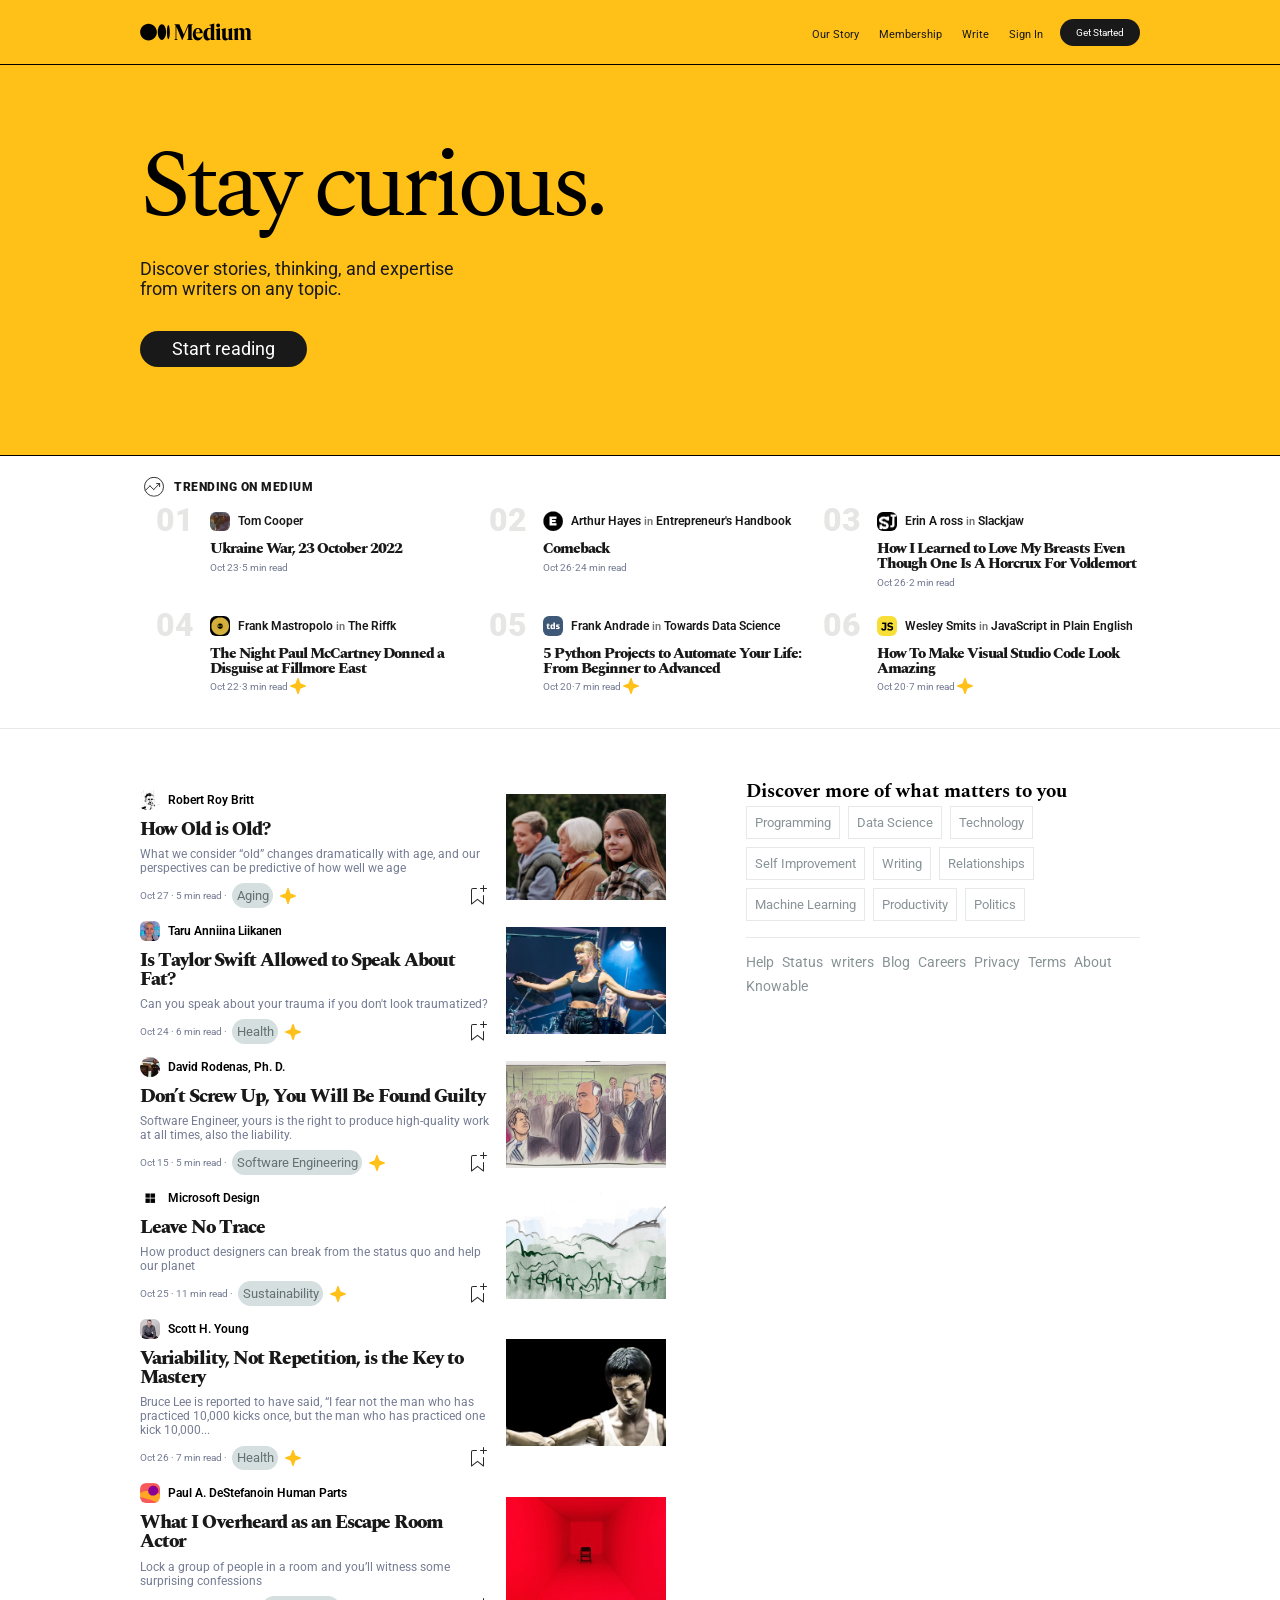
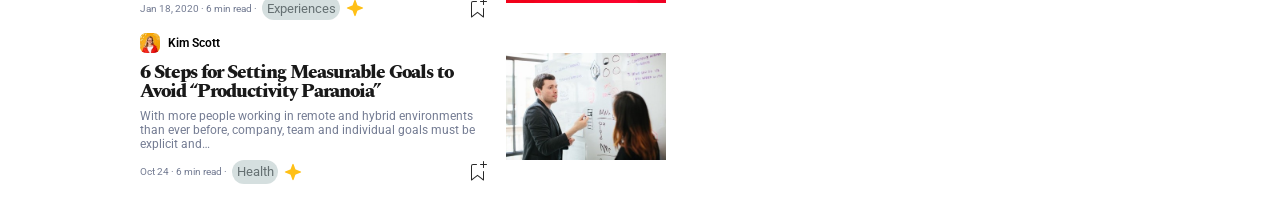
==== commit 2a6db639: "strutture html complete con css associato" ====
--- a/index.html
+++ b/index.html
@@ -1,5255 +1,309 @@
 <!DOCTYPE html>
 <html lang="en">
+  <head>
+    <meta charset="UTF-8" />
+    <meta http-equiv="X-UA-Compatible" content="IE=edge" />
+    <meta name="viewport" content="width=device-width, initial-scale=1.0" />
+    <meta name="description" content="medium article" />
+    <link rel="stylesheet" href="./assets/css/style.css" />
+    <title>Medium</title>
+  </head>
 
-<head>
-    <meta charset="UTF-8">
-    <meta http-equiv="X-UA-Compatible" content="IE=edge">
-    <meta name="viewport" content="width=device-width, initial-scale=1.0">
-    <!--aggiungi link al reset.css -->
-    <title>Document</title>
-</head>
-
-<body>
-
-
-    <!-- ARTWORK con "M" ripetute -->
-    <svg xmlns="http://www.w3.org/2000/svg" viewBox="0 0 585 462" width="585" height="462"
-        preserveAspectRatio="xMidYMid meet"
-        style="width: 100%; height: 100%; transform: translate3d(0px, 0px, 0px); content-visibility: visible;">
-        <defs>
-            <clipPath id="__lottie_element_3372">
-                <rect width="585" height="462" x="0" y="0"></rect>
-            </clipPath>
-        </defs>
-        <g clip-path="url(#__lottie_element_3372)">
-            <g fill="rgb(0,0,0)" font-size="22" font-family="Shne" font-style="normal" font-weight="normal" aria-label=" M M M M M M M M M M M M M M
-            M M M M M M M M M M M M M M M M M M M M M
-           M M M M M M M M M M M M M M M M M M M M M M M M M
-            M M M M M M M M M M M M
-            M M M M M M M M M M M M M M M M M M M
-            M M M M M M M M M M M M M M M M M M M M M
-            M M M M M M M M M M M M M M
-           M M M M M M M M M M M M M M M M M
-           M M M M M M M M M M M M M M M M M M M
-            M M M M M M M M M M M M M M M M M M M M M M M
-           M M M M M M M M M M M M
-            M M M M M M M M M M M M
-            M M M M M M M M M M M M M M M M M M M M M
-            M M M M M M M M M M M
-            M M M M M M M M M M M M M M M M M
-            M M M M M M M M M M M M M M M M
-           " transform="matrix(1,0,0,1,291,232)" opacity="1" style="display: block;">
-                <g stroke-linecap="butt" stroke-linejoin="round" stroke-miterlimit="4"
-                    transform="matrix(1,0,0,1,-33.238014221191406,-187.70428466796875)" opacity="0"
-                    style="display: inherit;">
-                    <g transform="scale(0.22,0.22)">
-                        <g style="display: none;"></g>
-                    </g>
-                </g>
-                <g stroke-linecap="butt" stroke-linejoin="round" stroke-miterlimit="4"
-                    transform="matrix(1,0,0,1,-28.6619930267334,-187.70428466796875)" opacity="0"
-                    style="display: inherit;">
-                    <g transform="scale(0.22,0.22)">
-                        <g transform="matrix(1,0,0,1,0,0)" opacity="1" style="display: block;">
-                            <path
-                                d=" M46.82899856567383,0 C46.82899856567383,0 68.98500061035156,-59.518001556396484 68.98500061035156,-59.518001556396484 C68.98500061035156,-59.518001556396484 68.98500061035156,0 68.98500061035156,0 C68.98500061035156,0 77.947998046875,0 77.947998046875,0 C77.947998046875,0 77.947998046875,-72.30799865722656 77.947998046875,-72.30799865722656 C77.947998046875,-72.30799865722656 65.15799713134766,-72.30799865722656 65.15799713134766,-72.30799865722656 C65.15799713134766,-72.30799865722656 43.10300064086914,-12.890999794006348 43.10300064086914,-12.890999794006348 C43.10300064086914,-12.890999794006348 21.14900016784668,-72.30799865722656 21.14900016784668,-72.30799865722656 C21.14900016784668,-72.30799865722656 7.955999851226807,-72.30799865722656 7.955999851226807,-72.30799865722656 C7.955999851226807,-72.30799865722656 7.955999851226807,0 7.955999851226807,0 C7.955999851226807,0 17.020000457763672,0 17.020000457763672,0 C17.020000457763672,0 17.020000457763672,-59.518001556396484 17.020000457763672,-59.518001556396484 C17.020000457763672,-59.518001556396484 39.07500076293945,0 39.07500076293945,0 C39.07500076293945,0 46.82899856567383,0 46.82899856567383,0z">
-                            </path>
-                            <g opacity="1" transform="matrix(1,0,0,1,0,0)"></g>
-                        </g>
-                    </g>
-                </g>
-                <g stroke-linecap="butt" stroke-linejoin="round" stroke-miterlimit="4"
-                    transform="matrix(1,0,0,1,-9.940010070800781,-187.70428466796875)" opacity="0"
-                    style="display: inherit;">
-                    <g transform="scale(0.22,0.22)">
-                        <g style="display: none;"></g>
-                    </g>
-                </g>
-                <g stroke-linecap="butt" stroke-linejoin="round" stroke-miterlimit="4"
-                    transform="matrix(1,0,0,1,-5.363988876342773,-187.70428466796875)" opacity="0"
-                    style="display: inherit;">
-                    <g transform="scale(0.22,0.22)">
-                        <g transform="matrix(1,0,0,1,0,0)" opacity="1" style="display: block;">
-                            <path
-                                d=" M46.82899856567383,0 C46.82899856567383,0 68.98500061035156,-59.518001556396484 68.98500061035156,-59.518001556396484 C68.98500061035156,-59.518001556396484 68.98500061035156,0 68.98500061035156,0 C68.98500061035156,0 77.947998046875,0 77.947998046875,0 C77.947998046875,0 77.947998046875,-72.30799865722656 77.947998046875,-72.30799865722656 C77.947998046875,-72.30799865722656 65.15799713134766,-72.30799865722656 65.15799713134766,-72.30799865722656 C65.15799713134766,-72.30799865722656 43.10300064086914,-12.890999794006348 43.10300064086914,-12.890999794006348 C43.10300064086914,-12.890999794006348 21.14900016784668,-72.30799865722656 21.14900016784668,-72.30799865722656 C21.14900016784668,-72.30799865722656 7.955999851226807,-72.30799865722656 7.955999851226807,-72.30799865722656 C7.955999851226807,-72.30799865722656 7.955999851226807,0 7.955999851226807,0 C7.955999851226807,0 17.020000457763672,0 17.020000457763672,0 C17.020000457763672,0 17.020000457763672,-59.518001556396484 17.020000457763672,-59.518001556396484 C17.020000457763672,-59.518001556396484 39.07500076293945,0 39.07500076293945,0 C39.07500076293945,0 46.82899856567383,0 46.82899856567383,0z">
-                            </path>
-                            <g opacity="1" transform="matrix(1,0,0,1,0,0)"></g>
-                        </g>
-                    </g>
-                </g>
-                <g stroke-linecap="butt" stroke-linejoin="round" stroke-miterlimit="4"
-                    transform="matrix(1,0,0,1,13.357994079589844,-187.70428466796875)" opacity="0"
-                    style="display: inherit;">
-                    <g transform="scale(0.22,0.22)">
-                        <g style="display: none;"></g>
-                    </g>
-                </g>
-                <g stroke-linecap="butt" stroke-linejoin="round" stroke-miterlimit="4"
-                    transform="matrix(1,0,0,1,17.93400001525879,-187.70428466796875)" opacity="0"
-                    style="display: inherit;">
-                    <g transform="scale(0.22,0.22)">
-                        <g transform="matrix(1,0,0,1,0,0)" opacity="1" style="display: block;">
-                            <path
-                                d=" M46.82899856567383,0 C46.82899856567383,0 68.98500061035156,-59.518001556396484 68.98500061035156,-59.518001556396484 C68.98500061035156,-59.518001556396484 68.98500061035156,0 68.98500061035156,0 C68.98500061035156,0 77.947998046875,0 77.947998046875,0 C77.947998046875,0 77.947998046875,-72.30799865722656 77.947998046875,-72.30799865722656 C77.947998046875,-72.30799865722656 65.15799713134766,-72.30799865722656 65.15799713134766,-72.30799865722656 C65.15799713134766,-72.30799865722656 43.10300064086914,-12.890999794006348 43.10300064086914,-12.890999794006348 C43.10300064086914,-12.890999794006348 21.14900016784668,-72.30799865722656 21.14900016784668,-72.30799865722656 C21.14900016784668,-72.30799865722656 7.955999851226807,-72.30799865722656 7.955999851226807,-72.30799865722656 C7.955999851226807,-72.30799865722656 7.955999851226807,0 7.955999851226807,0 C7.955999851226807,0 17.020000457763672,0 17.020000457763672,0 C17.020000457763672,0 17.020000457763672,-59.518001556396484 17.020000457763672,-59.518001556396484 C17.020000457763672,-59.518001556396484 39.07500076293945,0 39.07500076293945,0 C39.07500076293945,0 46.82899856567383,0 46.82899856567383,0z">
-                            </path>
-                            <g opacity="1" transform="matrix(1,0,0,1,0,0)"></g>
-                        </g>
-                    </g>
-                </g>
-                <g stroke-linecap="butt" stroke-linejoin="round" stroke-miterlimit="4"
-                    transform="matrix(1,0,0,1,36.65599822998047,-187.70428466796875)" opacity="0"
-                    style="display: inherit;">
-                    <g transform="scale(0.22,0.22)">
-                        <g style="display: none;"></g>
-                    </g>
-                </g>
-                <g stroke-linecap="butt" stroke-linejoin="round" stroke-miterlimit="4"
-                    transform="matrix(1,0,0,1,41.23198699951172,-187.70428466796875)" opacity="1"
-                    style="display: inherit;">
-                    <g transform="scale(0.22,0.22)">
-                        <g transform="matrix(1,0,0,1,0,0)" opacity="1" style="display: block;">
-                            <path
-                                d=" M46.82899856567383,0 C46.82899856567383,0 68.98500061035156,-59.518001556396484 68.98500061035156,-59.518001556396484 C68.98500061035156,-59.518001556396484 68.98500061035156,0 68.98500061035156,0 C68.98500061035156,0 77.947998046875,0 77.947998046875,0 C77.947998046875,0 77.947998046875,-72.30799865722656 77.947998046875,-72.30799865722656 C77.947998046875,-72.30799865722656 65.15799713134766,-72.30799865722656 65.15799713134766,-72.30799865722656 C65.15799713134766,-72.30799865722656 43.10300064086914,-12.890999794006348 43.10300064086914,-12.890999794006348 C43.10300064086914,-12.890999794006348 21.14900016784668,-72.30799865722656 21.14900016784668,-72.30799865722656 C21.14900016784668,-72.30799865722656 7.955999851226807,-72.30799865722656 7.955999851226807,-72.30799865722656 C7.955999851226807,-72.30799865722656 7.955999851226807,0 7.955999851226807,0 C7.955999851226807,0 17.020000457763672,0 17.020000457763672,0 C17.020000457763672,0 17.020000457763672,-59.518001556396484 17.020000457763672,-59.518001556396484 C17.020000457763672,-59.518001556396484 39.07500076293945,0 39.07500076293945,0 C39.07500076293945,0 46.82899856567383,0 46.82899856567383,0z">
-                            </path>
-                            <g opacity="1" transform="matrix(1,0,0,1,0,0)"></g>
-                        </g>
-                    </g>
-                </g>
-                <g stroke-linecap="butt" stroke-linejoin="round" stroke-miterlimit="4"
-                    transform="matrix(1,0,0,1,59.954002380371094,-187.70428466796875)" opacity="1"
-                    style="display: inherit;">
-                    <g transform="scale(0.22,0.22)">
-                        <g style="display: none;"></g>
-                    </g>
-                </g>
-                <g stroke-linecap="butt" stroke-linejoin="round" stroke-miterlimit="4"
-                    transform="matrix(1,0,0,1,64.52999114990234,-187.70428466796875)" opacity="0"
-                    style="display: inherit;">
-                    <g transform="scale(0.22,0.22)">
-                        <g transform="matrix(1,0,0,1,0,0)" opacity="1" style="display: block;">
-                            <path
-                                d=" M46.82899856567383,0 C46.82899856567383,0 68.98500061035156,-59.518001556396484 68.98500061035156,-59.518001556396484 C68.98500061035156,-59.518001556396484 68.98500061035156,0 68.98500061035156,0 C68.98500061035156,0 77.947998046875,0 77.947998046875,0 C77.947998046875,0 77.947998046875,-72.30799865722656 77.947998046875,-72.30799865722656 C77.947998046875,-72.30799865722656 65.15799713134766,-72.30799865722656 65.15799713134766,-72.30799865722656 C65.15799713134766,-72.30799865722656 43.10300064086914,-12.890999794006348 43.10300064086914,-12.890999794006348 C43.10300064086914,-12.890999794006348 21.14900016784668,-72.30799865722656 21.14900016784668,-72.30799865722656 C21.14900016784668,-72.30799865722656 7.955999851226807,-72.30799865722656 7.955999851226807,-72.30799865722656 C7.955999851226807,-72.30799865722656 7.955999851226807,0 7.955999851226807,0 C7.955999851226807,0 17.020000457763672,0 17.020000457763672,0 C17.020000457763672,0 17.020000457763672,-59.518001556396484 17.020000457763672,-59.518001556396484 C17.020000457763672,-59.518001556396484 39.07500076293945,0 39.07500076293945,0 C39.07500076293945,0 46.82899856567383,0 46.82899856567383,0z">
-                            </path>
-                            <g opacity="1" transform="matrix(1,0,0,1,0,0)"></g>
-                        </g>
-                    </g>
-                </g>
-                <g stroke-linecap="butt" stroke-linejoin="round" stroke-miterlimit="4"
-                    transform="matrix(1,0,0,1,83.25200653076172,-187.70428466796875)" opacity="0"
-                    style="display: inherit;">
-                    <g transform="scale(0.22,0.22)">
-                        <g style="display: none;"></g>
-                    </g>
-                </g>
-                <g stroke-linecap="butt" stroke-linejoin="round" stroke-miterlimit="4"
-                    transform="matrix(1,0,0,1,87.82799530029297,-187.70428466796875)" opacity="1"
-                    style="display: inherit;">
-                    <g transform="scale(0.22,0.22)">
-                        <g transform="matrix(1,0,0,1,0,0)" opacity="1" style="display: block;">
-                            <path
-                                d=" M46.82899856567383,0 C46.82899856567383,0 68.98500061035156,-59.518001556396484 68.98500061035156,-59.518001556396484 C68.98500061035156,-59.518001556396484 68.98500061035156,0 68.98500061035156,0 C68.98500061035156,0 77.947998046875,0 77.947998046875,0 C77.947998046875,0 77.947998046875,-72.30799865722656 77.947998046875,-72.30799865722656 C77.947998046875,-72.30799865722656 65.15799713134766,-72.30799865722656 65.15799713134766,-72.30799865722656 C65.15799713134766,-72.30799865722656 43.10300064086914,-12.890999794006348 43.10300064086914,-12.890999794006348 C43.10300064086914,-12.890999794006348 21.14900016784668,-72.30799865722656 21.14900016784668,-72.30799865722656 C21.14900016784668,-72.30799865722656 7.955999851226807,-72.30799865722656 7.955999851226807,-72.30799865722656 C7.955999851226807,-72.30799865722656 7.955999851226807,0 7.955999851226807,0 C7.955999851226807,0 17.020000457763672,0 17.020000457763672,0 C17.020000457763672,0 17.020000457763672,-59.518001556396484 17.020000457763672,-59.518001556396484 C17.020000457763672,-59.518001556396484 39.07500076293945,0 39.07500076293945,0 C39.07500076293945,0 46.82899856567383,0 46.82899856567383,0z">
-                            </path>
-                            <g opacity="1" transform="matrix(1,0,0,1,0,0)"></g>
-                        </g>
-                    </g>
-                </g>
-                <g stroke-linecap="butt" stroke-linejoin="round" stroke-miterlimit="4"
-                    transform="matrix(1,0,0,1,106.54999542236328,-187.70428466796875)" opacity="1"
-                    style="display: inherit;">
-                    <g transform="scale(0.22,0.22)">
-                        <g style="display: none;"></g>
-                    </g>
-                </g>
-                <g stroke-linecap="butt" stroke-linejoin="round" stroke-miterlimit="4"
-                    transform="matrix(1,0,0,1,111.1259994506836,-187.70428466796875)" opacity="1"
-                    style="display: inherit;">
-                    <g transform="scale(0.22,0.22)">
-                        <g transform="matrix(1,0,0,1,0,0)" opacity="1" style="display: block;">
-                            <path
-                                d=" M46.82899856567383,0 C46.82899856567383,0 68.98500061035156,-59.518001556396484 68.98500061035156,-59.518001556396484 C68.98500061035156,-59.518001556396484 68.98500061035156,0 68.98500061035156,0 C68.98500061035156,0 77.947998046875,0 77.947998046875,0 C77.947998046875,0 77.947998046875,-72.30799865722656 77.947998046875,-72.30799865722656 C77.947998046875,-72.30799865722656 65.15799713134766,-72.30799865722656 65.15799713134766,-72.30799865722656 C65.15799713134766,-72.30799865722656 43.10300064086914,-12.890999794006348 43.10300064086914,-12.890999794006348 C43.10300064086914,-12.890999794006348 21.14900016784668,-72.30799865722656 21.14900016784668,-72.30799865722656 C21.14900016784668,-72.30799865722656 7.955999851226807,-72.30799865722656 7.955999851226807,-72.30799865722656 C7.955999851226807,-72.30799865722656 7.955999851226807,0 7.955999851226807,0 C7.955999851226807,0 17.020000457763672,0 17.020000457763672,0 C17.020000457763672,0 17.020000457763672,-59.518001556396484 17.020000457763672,-59.518001556396484 C17.020000457763672,-59.518001556396484 39.07500076293945,0 39.07500076293945,0 C39.07500076293945,0 46.82899856567383,0 46.82899856567383,0z">
-                            </path>
-                            <g opacity="1" transform="matrix(1,0,0,1,0,0)"></g>
-                        </g>
-                    </g>
-                </g>
-                <g stroke-linecap="butt" stroke-linejoin="round" stroke-miterlimit="4"
-                    transform="matrix(1,0,0,1,129.84800720214844,-187.70428466796875)" opacity="0"
-                    style="display: inherit;">
-                    <g transform="scale(0.22,0.22)">
-                        <g style="display: none;"></g>
-                    </g>
-                </g>
-                <g stroke-linecap="butt" stroke-linejoin="round" stroke-miterlimit="4"
-                    transform="matrix(1,0,0,1,134.42401123046875,-187.70428466796875)" opacity="1"
-                    style="display: inherit;">
-                    <g transform="scale(0.22,0.22)">
-                        <g transform="matrix(1,0,0,1,0,0)" opacity="1" style="display: block;">
-                            <path
-                                d=" M46.82899856567383,0 C46.82899856567383,0 68.98500061035156,-59.518001556396484 68.98500061035156,-59.518001556396484 C68.98500061035156,-59.518001556396484 68.98500061035156,0 68.98500061035156,0 C68.98500061035156,0 77.947998046875,0 77.947998046875,0 C77.947998046875,0 77.947998046875,-72.30799865722656 77.947998046875,-72.30799865722656 C77.947998046875,-72.30799865722656 65.15799713134766,-72.30799865722656 65.15799713134766,-72.30799865722656 C65.15799713134766,-72.30799865722656 43.10300064086914,-12.890999794006348 43.10300064086914,-12.890999794006348 C43.10300064086914,-12.890999794006348 21.14900016784668,-72.30799865722656 21.14900016784668,-72.30799865722656 C21.14900016784668,-72.30799865722656 7.955999851226807,-72.30799865722656 7.955999851226807,-72.30799865722656 C7.955999851226807,-72.30799865722656 7.955999851226807,0 7.955999851226807,0 C7.955999851226807,0 17.020000457763672,0 17.020000457763672,0 C17.020000457763672,0 17.020000457763672,-59.518001556396484 17.020000457763672,-59.518001556396484 C17.020000457763672,-59.518001556396484 39.07500076293945,0 39.07500076293945,0 C39.07500076293945,0 46.82899856567383,0 46.82899856567383,0z">
-                            </path>
-                            <g opacity="1" transform="matrix(1,0,0,1,0,0)"></g>
-                        </g>
-                    </g>
-                </g>
-                <g stroke-linecap="butt" stroke-linejoin="round" stroke-miterlimit="4"
-                    transform="matrix(1,0,0,1,153.14599609375,-187.70428466796875)" opacity="1"
-                    style="display: inherit;">
-                    <g transform="scale(0.22,0.22)">
-                        <g style="display: none;"></g>
-                    </g>
-                </g>
-                <g stroke-linecap="butt" stroke-linejoin="round" stroke-miterlimit="4"
-                    transform="matrix(1,0,0,1,157.72198486328125,-187.70428466796875)" opacity="1"
-                    style="display: inherit;">
-                    <g transform="scale(0.22,0.22)">
-                        <g transform="matrix(1,0,0,1,0,0)" opacity="1" style="display: block;">
-                            <path
-                                d=" M46.82899856567383,0 C46.82899856567383,0 68.98500061035156,-59.518001556396484 68.98500061035156,-59.518001556396484 C68.98500061035156,-59.518001556396484 68.98500061035156,0 68.98500061035156,0 C68.98500061035156,0 77.947998046875,0 77.947998046875,0 C77.947998046875,0 77.947998046875,-72.30799865722656 77.947998046875,-72.30799865722656 C77.947998046875,-72.30799865722656 65.15799713134766,-72.30799865722656 65.15799713134766,-72.30799865722656 C65.15799713134766,-72.30799865722656 43.10300064086914,-12.890999794006348 43.10300064086914,-12.890999794006348 C43.10300064086914,-12.890999794006348 21.14900016784668,-72.30799865722656 21.14900016784668,-72.30799865722656 C21.14900016784668,-72.30799865722656 7.955999851226807,-72.30799865722656 7.955999851226807,-72.30799865722656 C7.955999851226807,-72.30799865722656 7.955999851226807,0 7.955999851226807,0 C7.955999851226807,0 17.020000457763672,0 17.020000457763672,0 C17.020000457763672,0 17.020000457763672,-59.518001556396484 17.020000457763672,-59.518001556396484 C17.020000457763672,-59.518001556396484 39.07500076293945,0 39.07500076293945,0 C39.07500076293945,0 46.82899856567383,0 46.82899856567383,0z">
-                            </path>
-                            <g opacity="1" transform="matrix(1,0,0,1,0,0)"></g>
-                        </g>
-                    </g>
-                </g>
-                <g stroke-linecap="butt" stroke-linejoin="round" stroke-miterlimit="4"
-                    transform="matrix(1,0,0,1,176.44398498535156,-187.70428466796875)" opacity="1"
-                    style="display: inherit;">
-                    <g transform="scale(0.22,0.22)">
-                        <g style="display: none;"></g>
-                    </g>
-                </g>
-                <g stroke-linecap="butt" stroke-linejoin="round" stroke-miterlimit="4"
-                    transform="matrix(1,0,0,1,181.01998901367188,-187.70428466796875)" opacity="1"
-                    style="display: inherit;">
-                    <g transform="scale(0.22,0.22)">
-                        <g transform="matrix(1,0,0,1,0,0)" opacity="1" style="display: block;">
-                            <path
-                                d=" M46.82899856567383,0 C46.82899856567383,0 68.98500061035156,-59.518001556396484 68.98500061035156,-59.518001556396484 C68.98500061035156,-59.518001556396484 68.98500061035156,0 68.98500061035156,0 C68.98500061035156,0 77.947998046875,0 77.947998046875,0 C77.947998046875,0 77.947998046875,-72.30799865722656 77.947998046875,-72.30799865722656 C77.947998046875,-72.30799865722656 65.15799713134766,-72.30799865722656 65.15799713134766,-72.30799865722656 C65.15799713134766,-72.30799865722656 43.10300064086914,-12.890999794006348 43.10300064086914,-12.890999794006348 C43.10300064086914,-12.890999794006348 21.14900016784668,-72.30799865722656 21.14900016784668,-72.30799865722656 C21.14900016784668,-72.30799865722656 7.955999851226807,-72.30799865722656 7.955999851226807,-72.30799865722656 C7.955999851226807,-72.30799865722656 7.955999851226807,0 7.955999851226807,0 C7.955999851226807,0 17.020000457763672,0 17.020000457763672,0 C17.020000457763672,0 17.020000457763672,-59.518001556396484 17.020000457763672,-59.518001556396484 C17.020000457763672,-59.518001556396484 39.07500076293945,0 39.07500076293945,0 C39.07500076293945,0 46.82899856567383,0 46.82899856567383,0z">
-                            </path>
-                            <g opacity="1" transform="matrix(1,0,0,1,0,0)"></g>
-                        </g>
-                    </g>
-                </g>
-                <g stroke-linecap="butt" stroke-linejoin="round" stroke-miterlimit="4"
-                    transform="matrix(1,0,0,1,199.7419891357422,-187.70428466796875)" opacity="0"
-                    style="display: inherit;">
-                    <g transform="scale(0.22,0.22)">
-                        <g style="display: none;"></g>
-                    </g>
-                </g>
-                <g stroke-linecap="butt" stroke-linejoin="round" stroke-miterlimit="4"
-                    transform="matrix(1,0,0,1,204.3179931640625,-187.70428466796875)" opacity="0"
-                    style="display: inherit;">
-                    <g transform="scale(0.22,0.22)">
-                        <g transform="matrix(1,0,0,1,0,0)" opacity="1" style="display: block;">
-                            <path
-                                d=" M46.82899856567383,0 C46.82899856567383,0 68.98500061035156,-59.518001556396484 68.98500061035156,-59.518001556396484 C68.98500061035156,-59.518001556396484 68.98500061035156,0 68.98500061035156,0 C68.98500061035156,0 77.947998046875,0 77.947998046875,0 C77.947998046875,0 77.947998046875,-72.30799865722656 77.947998046875,-72.30799865722656 C77.947998046875,-72.30799865722656 65.15799713134766,-72.30799865722656 65.15799713134766,-72.30799865722656 C65.15799713134766,-72.30799865722656 43.10300064086914,-12.890999794006348 43.10300064086914,-12.890999794006348 C43.10300064086914,-12.890999794006348 21.14900016784668,-72.30799865722656 21.14900016784668,-72.30799865722656 C21.14900016784668,-72.30799865722656 7.955999851226807,-72.30799865722656 7.955999851226807,-72.30799865722656 C7.955999851226807,-72.30799865722656 7.955999851226807,0 7.955999851226807,0 C7.955999851226807,0 17.020000457763672,0 17.020000457763672,0 C17.020000457763672,0 17.020000457763672,-59.518001556396484 17.020000457763672,-59.518001556396484 C17.020000457763672,-59.518001556396484 39.07500076293945,0 39.07500076293945,0 C39.07500076293945,0 46.82899856567383,0 46.82899856567383,0z">
-                            </path>
-                            <g opacity="1" transform="matrix(1,0,0,1,0,0)"></g>
-                        </g>
-                    </g>
-                </g>
-                <g stroke-linecap="butt" stroke-linejoin="round" stroke-miterlimit="4"
-                    transform="matrix(1,0,0,1,223.0399932861328,-187.70428466796875)" opacity="0"
-                    style="display: inherit;">
-                    <g transform="scale(0.22,0.22)">
-                        <g style="display: none;"></g>
-                    </g>
-                </g>
-                <g stroke-linecap="butt" stroke-linejoin="round" stroke-miterlimit="4"
-                    transform="matrix(1,0,0,1,227.61599731445312,-187.70428466796875)" opacity="0"
-                    style="display: inherit;">
-                    <g transform="scale(0.22,0.22)">
-                        <g transform="matrix(1,0,0,1,0,0)" opacity="1" style="display: block;">
-                            <path
-                                d=" M46.82899856567383,0 C46.82899856567383,0 68.98500061035156,-59.518001556396484 68.98500061035156,-59.518001556396484 C68.98500061035156,-59.518001556396484 68.98500061035156,0 68.98500061035156,0 C68.98500061035156,0 77.947998046875,0 77.947998046875,0 C77.947998046875,0 77.947998046875,-72.30799865722656 77.947998046875,-72.30799865722656 C77.947998046875,-72.30799865722656 65.15799713134766,-72.30799865722656 65.15799713134766,-72.30799865722656 C65.15799713134766,-72.30799865722656 43.10300064086914,-12.890999794006348 43.10300064086914,-12.890999794006348 C43.10300064086914,-12.890999794006348 21.14900016784668,-72.30799865722656 21.14900016784668,-72.30799865722656 C21.14900016784668,-72.30799865722656 7.955999851226807,-72.30799865722656 7.955999851226807,-72.30799865722656 C7.955999851226807,-72.30799865722656 7.955999851226807,0 7.955999851226807,0 C7.955999851226807,0 17.020000457763672,0 17.020000457763672,0 C17.020000457763672,0 17.020000457763672,-59.518001556396484 17.020000457763672,-59.518001556396484 C17.020000457763672,-59.518001556396484 39.07500076293945,0 39.07500076293945,0 C39.07500076293945,0 46.82899856567383,0 46.82899856567383,0z">
-                            </path>
-                            <g opacity="1" transform="matrix(1,0,0,1,0,0)"></g>
-                        </g>
-                    </g>
-                </g>
-                <g stroke-linecap="butt" stroke-linejoin="round" stroke-miterlimit="4"
-                    transform="matrix(1,0,0,1,246.33799743652344,-187.70428466796875)" opacity="1"
-                    style="display: inherit;">
-                    <g transform="scale(0.22,0.22)">
-                        <g style="display: none;"></g>
-                    </g>
-                </g>
-                <g stroke-linecap="butt" stroke-linejoin="round" stroke-miterlimit="4"
-                    transform="matrix(1,0,0,1,250.9139862060547,-187.70428466796875)" opacity="0"
-                    style="display: inherit;">
-                    <g transform="scale(0.22,0.22)">
-                        <g transform="matrix(1,0,0,1,0,0)" opacity="1" style="display: block;">
-                            <path
-                                d=" M46.82899856567383,0 C46.82899856567383,0 68.98500061035156,-59.518001556396484 68.98500061035156,-59.518001556396484 C68.98500061035156,-59.518001556396484 68.98500061035156,0 68.98500061035156,0 C68.98500061035156,0 77.947998046875,0 77.947998046875,0 C77.947998046875,0 77.947998046875,-72.30799865722656 77.947998046875,-72.30799865722656 C77.947998046875,-72.30799865722656 65.15799713134766,-72.30799865722656 65.15799713134766,-72.30799865722656 C65.15799713134766,-72.30799865722656 43.10300064086914,-12.890999794006348 43.10300064086914,-12.890999794006348 C43.10300064086914,-12.890999794006348 21.14900016784668,-72.30799865722656 21.14900016784668,-72.30799865722656 C21.14900016784668,-72.30799865722656 7.955999851226807,-72.30799865722656 7.955999851226807,-72.30799865722656 C7.955999851226807,-72.30799865722656 7.955999851226807,0 7.955999851226807,0 C7.955999851226807,0 17.020000457763672,0 17.020000457763672,0 C17.020000457763672,0 17.020000457763672,-59.518001556396484 17.020000457763672,-59.518001556396484 C17.020000457763672,-59.518001556396484 39.07500076293945,0 39.07500076293945,0 C39.07500076293945,0 46.82899856567383,0 46.82899856567383,0z">
-                            </path>
-                            <g opacity="1" transform="matrix(1,0,0,1,0,0)"></g>
-                        </g>
-                    </g>
-                </g>
-                <g stroke-linecap="butt" stroke-linejoin="round" stroke-miterlimit="4"
-                    transform="matrix(1,0,0,1,269.6360168457031,-187.70428466796875)" opacity="0"
-                    style="display: inherit;">
-                    <g transform="scale(0.22,0.22)">
-                        <g style="display: none;"></g>
-                    </g>
-                </g>
-                <g stroke-linecap="butt" stroke-linejoin="round" stroke-miterlimit="4"
-                    transform="matrix(1,0,0,1,274.2120056152344,-187.70428466796875)" opacity="1"
-                    style="display: inherit;">
-                    <g transform="scale(0.22,0.22)">
-                        <g transform="matrix(1,0,0,1,0,0)" opacity="1" style="display: block;">
-                            <path
-                                d=" M46.82899856567383,0 C46.82899856567383,0 68.98500061035156,-59.518001556396484 68.98500061035156,-59.518001556396484 C68.98500061035156,-59.518001556396484 68.98500061035156,0 68.98500061035156,0 C68.98500061035156,0 77.947998046875,0 77.947998046875,0 C77.947998046875,0 77.947998046875,-72.30799865722656 77.947998046875,-72.30799865722656 C77.947998046875,-72.30799865722656 65.15799713134766,-72.30799865722656 65.15799713134766,-72.30799865722656 C65.15799713134766,-72.30799865722656 43.10300064086914,-12.890999794006348 43.10300064086914,-12.890999794006348 C43.10300064086914,-12.890999794006348 21.14900016784668,-72.30799865722656 21.14900016784668,-72.30799865722656 C21.14900016784668,-72.30799865722656 7.955999851226807,-72.30799865722656 7.955999851226807,-72.30799865722656 C7.955999851226807,-72.30799865722656 7.955999851226807,0 7.955999851226807,0 C7.955999851226807,0 17.020000457763672,0 17.020000457763672,0 C17.020000457763672,0 17.020000457763672,-59.518001556396484 17.020000457763672,-59.518001556396484 C17.020000457763672,-59.518001556396484 39.07500076293945,0 39.07500076293945,0 C39.07500076293945,0 46.82899856567383,0 46.82899856567383,0z">
-                            </path>
-                            <g opacity="1" transform="matrix(1,0,0,1,0,0)"></g>
-                        </g>
-                    </g>
-                </g>
-                <g stroke-linecap="butt" stroke-linejoin="round" stroke-miterlimit="4" style="display: inherit;">
-                    <g transform="scale(0.22,0.22)">
-                        <g style="display: none;"></g>
-                    </g>
-                </g>
-                <g stroke-linecap="butt" stroke-linejoin="round" stroke-miterlimit="4"
-                    transform="matrix(1,0,0,1,-196.3240203857422,-160.30429077148438)" opacity="1"
-                    style="display: inherit;">
-                    <g transform="scale(0.22,0.22)">
-                        <g style="display: none;"></g>
-                    </g>
-                </g>
-                <g stroke-linecap="butt" stroke-linejoin="round" stroke-miterlimit="4"
-                    transform="matrix(1,0,0,1,-191.7480010986328,-160.30429077148438)" opacity="1"
-                    style="display: inherit;">
-                    <g transform="scale(0.22,0.22)">
-                        <g transform="matrix(1,0,0,1,0,0)" opacity="1" style="display: block;">
-                            <path
-                                d=" M46.82899856567383,0 C46.82899856567383,0 68.98500061035156,-59.518001556396484 68.98500061035156,-59.518001556396484 C68.98500061035156,-59.518001556396484 68.98500061035156,0 68.98500061035156,0 C68.98500061035156,0 77.947998046875,0 77.947998046875,0 C77.947998046875,0 77.947998046875,-72.30799865722656 77.947998046875,-72.30799865722656 C77.947998046875,-72.30799865722656 65.15799713134766,-72.30799865722656 65.15799713134766,-72.30799865722656 C65.15799713134766,-72.30799865722656 43.10300064086914,-12.890999794006348 43.10300064086914,-12.890999794006348 C43.10300064086914,-12.890999794006348 21.14900016784668,-72.30799865722656 21.14900016784668,-72.30799865722656 C21.14900016784668,-72.30799865722656 7.955999851226807,-72.30799865722656 7.955999851226807,-72.30799865722656 C7.955999851226807,-72.30799865722656 7.955999851226807,0 7.955999851226807,0 C7.955999851226807,0 17.020000457763672,0 17.020000457763672,0 C17.020000457763672,0 17.020000457763672,-59.518001556396484 17.020000457763672,-59.518001556396484 C17.020000457763672,-59.518001556396484 39.07500076293945,0 39.07500076293945,0 C39.07500076293945,0 46.82899856567383,0 46.82899856567383,0z">
-                            </path>
-                            <g opacity="1" transform="matrix(1,0,0,1,0,0)"></g>
-                        </g>
-                    </g>
-                </g>
-                <g stroke-linecap="butt" stroke-linejoin="round" stroke-miterlimit="4"
-                    transform="matrix(1,0,0,1,-173.02601623535156,-160.30429077148438)" opacity="1"
-                    style="display: inherit;">
-                    <g transform="scale(0.22,0.22)">
-                        <g style="display: none;"></g>
-                    </g>
-                </g>
-                <g stroke-linecap="butt" stroke-linejoin="round" stroke-miterlimit="4"
-                    transform="matrix(1,0,0,1,-168.4499969482422,-160.30429077148438)" opacity="1"
-                    style="display: inherit;">
-                    <g transform="scale(0.22,0.22)">
-                        <g transform="matrix(1,0,0,1,0,0)" opacity="1" style="display: block;">
-                            <path
-                                d=" M46.82899856567383,0 C46.82899856567383,0 68.98500061035156,-59.518001556396484 68.98500061035156,-59.518001556396484 C68.98500061035156,-59.518001556396484 68.98500061035156,0 68.98500061035156,0 C68.98500061035156,0 77.947998046875,0 77.947998046875,0 C77.947998046875,0 77.947998046875,-72.30799865722656 77.947998046875,-72.30799865722656 C77.947998046875,-72.30799865722656 65.15799713134766,-72.30799865722656 65.15799713134766,-72.30799865722656 C65.15799713134766,-72.30799865722656 43.10300064086914,-12.890999794006348 43.10300064086914,-12.890999794006348 C43.10300064086914,-12.890999794006348 21.14900016784668,-72.30799865722656 21.14900016784668,-72.30799865722656 C21.14900016784668,-72.30799865722656 7.955999851226807,-72.30799865722656 7.955999851226807,-72.30799865722656 C7.955999851226807,-72.30799865722656 7.955999851226807,0 7.955999851226807,0 C7.955999851226807,0 17.020000457763672,0 17.020000457763672,0 C17.020000457763672,0 17.020000457763672,-59.518001556396484 17.020000457763672,-59.518001556396484 C17.020000457763672,-59.518001556396484 39.07500076293945,0 39.07500076293945,0 C39.07500076293945,0 46.82899856567383,0 46.82899856567383,0z">
-                            </path>
-                            <g opacity="1" transform="matrix(1,0,0,1,0,0)"></g>
-                        </g>
-                    </g>
-                </g>
-                <g stroke-linecap="butt" stroke-linejoin="round" stroke-miterlimit="4"
-                    transform="matrix(1,0,0,1,-149.72801208496094,-160.30429077148438)" opacity="0"
-                    style="display: inherit;">
-                    <g transform="scale(0.22,0.22)">
-                        <g style="display: none;"></g>
-                    </g>
-                </g>
-                <g stroke-linecap="butt" stroke-linejoin="round" stroke-miterlimit="4"
-                    transform="matrix(1,0,0,1,-145.15200805664062,-160.30429077148438)" opacity="1"
-                    style="display: inherit;">
-                    <g transform="scale(0.22,0.22)">
-                        <g transform="matrix(1,0,0,1,0,0)" opacity="1" style="display: block;">
-                            <path
-                                d=" M46.82899856567383,0 C46.82899856567383,0 68.98500061035156,-59.518001556396484 68.98500061035156,-59.518001556396484 C68.98500061035156,-59.518001556396484 68.98500061035156,0 68.98500061035156,0 C68.98500061035156,0 77.947998046875,0 77.947998046875,0 C77.947998046875,0 77.947998046875,-72.30799865722656 77.947998046875,-72.30799865722656 C77.947998046875,-72.30799865722656 65.15799713134766,-72.30799865722656 65.15799713134766,-72.30799865722656 C65.15799713134766,-72.30799865722656 43.10300064086914,-12.890999794006348 43.10300064086914,-12.890999794006348 C43.10300064086914,-12.890999794006348 21.14900016784668,-72.30799865722656 21.14900016784668,-72.30799865722656 C21.14900016784668,-72.30799865722656 7.955999851226807,-72.30799865722656 7.955999851226807,-72.30799865722656 C7.955999851226807,-72.30799865722656 7.955999851226807,0 7.955999851226807,0 C7.955999851226807,0 17.020000457763672,0 17.020000457763672,0 C17.020000457763672,0 17.020000457763672,-59.518001556396484 17.020000457763672,-59.518001556396484 C17.020000457763672,-59.518001556396484 39.07500076293945,0 39.07500076293945,0 C39.07500076293945,0 46.82899856567383,0 46.82899856567383,0z">
-                            </path>
-                            <g opacity="1" transform="matrix(1,0,0,1,0,0)"></g>
-                        </g>
-                    </g>
-                </g>
-                <g stroke-linecap="butt" stroke-linejoin="round" stroke-miterlimit="4"
-                    transform="matrix(1,0,0,1,-126.43000793457031,-160.30429077148438)" opacity="0"
-                    style="display: inherit;">
-                    <g transform="scale(0.22,0.22)">
-                        <g style="display: none;"></g>
-                    </g>
-                </g>
-                <g stroke-linecap="butt" stroke-linejoin="round" stroke-miterlimit="4"
-                    transform="matrix(1,0,0,1,-121.85401916503906,-160.30429077148438)" opacity="1"
-                    style="display: inherit;">
-                    <g transform="scale(0.22,0.22)">
-                        <g transform="matrix(1,0,0,1,0,0)" opacity="1" style="display: block;">
-                            <path
-                                d=" M46.82899856567383,0 C46.82899856567383,0 68.98500061035156,-59.518001556396484 68.98500061035156,-59.518001556396484 C68.98500061035156,-59.518001556396484 68.98500061035156,0 68.98500061035156,0 C68.98500061035156,0 77.947998046875,0 77.947998046875,0 C77.947998046875,0 77.947998046875,-72.30799865722656 77.947998046875,-72.30799865722656 C77.947998046875,-72.30799865722656 65.15799713134766,-72.30799865722656 65.15799713134766,-72.30799865722656 C65.15799713134766,-72.30799865722656 43.10300064086914,-12.890999794006348 43.10300064086914,-12.890999794006348 C43.10300064086914,-12.890999794006348 21.14900016784668,-72.30799865722656 21.14900016784668,-72.30799865722656 C21.14900016784668,-72.30799865722656 7.955999851226807,-72.30799865722656 7.955999851226807,-72.30799865722656 C7.955999851226807,-72.30799865722656 7.955999851226807,0 7.955999851226807,0 C7.955999851226807,0 17.020000457763672,0 17.020000457763672,0 C17.020000457763672,0 17.020000457763672,-59.518001556396484 17.020000457763672,-59.518001556396484 C17.020000457763672,-59.518001556396484 39.07500076293945,0 39.07500076293945,0 C39.07500076293945,0 46.82899856567383,0 46.82899856567383,0z">
-                            </path>
-                            <g opacity="1" transform="matrix(1,0,0,1,0,0)"></g>
-                        </g>
-                    </g>
-                </g>
-                <g stroke-linecap="butt" stroke-linejoin="round" stroke-miterlimit="4"
-                    transform="matrix(1,0,0,1,-103.13199615478516,-160.30429077148438)" opacity="0"
-                    style="display: inherit;">
-                    <g transform="scale(0.22,0.22)">
-                        <g style="display: none;"></g>
-                    </g>
-                </g>
-                <g stroke-linecap="butt" stroke-linejoin="round" stroke-miterlimit="4"
-                    transform="matrix(1,0,0,1,-98.5560073852539,-160.30429077148438)" opacity="0"
-                    style="display: inherit;">
-                    <g transform="scale(0.22,0.22)">
-                        <g transform="matrix(1,0,0,1,0,0)" opacity="1" style="display: block;">
-                            <path
-                                d=" M46.82899856567383,0 C46.82899856567383,0 68.98500061035156,-59.518001556396484 68.98500061035156,-59.518001556396484 C68.98500061035156,-59.518001556396484 68.98500061035156,0 68.98500061035156,0 C68.98500061035156,0 77.947998046875,0 77.947998046875,0 C77.947998046875,0 77.947998046875,-72.30799865722656 77.947998046875,-72.30799865722656 C77.947998046875,-72.30799865722656 65.15799713134766,-72.30799865722656 65.15799713134766,-72.30799865722656 C65.15799713134766,-72.30799865722656 43.10300064086914,-12.890999794006348 43.10300064086914,-12.890999794006348 C43.10300064086914,-12.890999794006348 21.14900016784668,-72.30799865722656 21.14900016784668,-72.30799865722656 C21.14900016784668,-72.30799865722656 7.955999851226807,-72.30799865722656 7.955999851226807,-72.30799865722656 C7.955999851226807,-72.30799865722656 7.955999851226807,0 7.955999851226807,0 C7.955999851226807,0 17.020000457763672,0 17.020000457763672,0 C17.020000457763672,0 17.020000457763672,-59.518001556396484 17.020000457763672,-59.518001556396484 C17.020000457763672,-59.518001556396484 39.07500076293945,0 39.07500076293945,0 C39.07500076293945,0 46.82899856567383,0 46.82899856567383,0z">
-                            </path>
-                            <g opacity="1" transform="matrix(1,0,0,1,0,0)"></g>
-                        </g>
-                    </g>
-                </g>
-                <g stroke-linecap="butt" stroke-linejoin="round" stroke-miterlimit="4"
-                    transform="matrix(1,0,0,1,-79.83399200439453,-160.30429077148438)" opacity="0"
-                    style="display: inherit;">
-                    <g transform="scale(0.22,0.22)">
-                        <g style="display: none;"></g>
-                    </g>
-                </g>
-                <g stroke-linecap="butt" stroke-linejoin="round" stroke-miterlimit="4"
-                    transform="matrix(1,0,0,1,-75.25800323486328,-160.30429077148438)" opacity="0"
-                    style="display: inherit;">
-                    <g transform="scale(0.22,0.22)">
-                        <g transform="matrix(1,0,0,1,0,0)" opacity="1" style="display: block;">
-                            <path
-                                d=" M46.82899856567383,0 C46.82899856567383,0 68.98500061035156,-59.518001556396484 68.98500061035156,-59.518001556396484 C68.98500061035156,-59.518001556396484 68.98500061035156,0 68.98500061035156,0 C68.98500061035156,0 77.947998046875,0 77.947998046875,0 C77.947998046875,0 77.947998046875,-72.30799865722656 77.947998046875,-72.30799865722656 C77.947998046875,-72.30799865722656 65.15799713134766,-72.30799865722656 65.15799713134766,-72.30799865722656 C65.15799713134766,-72.30799865722656 43.10300064086914,-12.890999794006348 43.10300064086914,-12.890999794006348 C43.10300064086914,-12.890999794006348 21.14900016784668,-72.30799865722656 21.14900016784668,-72.30799865722656 C21.14900016784668,-72.30799865722656 7.955999851226807,-72.30799865722656 7.955999851226807,-72.30799865722656 C7.955999851226807,-72.30799865722656 7.955999851226807,0 7.955999851226807,0 C7.955999851226807,0 17.020000457763672,0 17.020000457763672,0 C17.020000457763672,0 17.020000457763672,-59.518001556396484 17.020000457763672,-59.518001556396484 C17.020000457763672,-59.518001556396484 39.07500076293945,0 39.07500076293945,0 C39.07500076293945,0 46.82899856567383,0 46.82899856567383,0z">
-                            </path>
-                            <g opacity="1" transform="matrix(1,0,0,1,0,0)"></g>
-                        </g>
-                    </g>
-                </g>
-                <g stroke-linecap="butt" stroke-linejoin="round" stroke-miterlimit="4"
-                    transform="matrix(1,0,0,1,-56.536006927490234,-160.30429077148438)" opacity="1"
-                    style="display: inherit;">
-                    <g transform="scale(0.22,0.22)">
-                        <g style="display: none;"></g>
-                    </g>
-                </g>
-                <g stroke-linecap="butt" stroke-linejoin="round" stroke-miterlimit="4"
-                    transform="matrix(1,0,0,1,-51.959999084472656,-160.30429077148438)" opacity="0"
-                    style="display: inherit;">
-                    <g transform="scale(0.22,0.22)">
-                        <g transform="matrix(1,0,0,1,0,0)" opacity="1" style="display: block;">
-                            <path
-                                d=" M46.82899856567383,0 C46.82899856567383,0 68.98500061035156,-59.518001556396484 68.98500061035156,-59.518001556396484 C68.98500061035156,-59.518001556396484 68.98500061035156,0 68.98500061035156,0 C68.98500061035156,0 77.947998046875,0 77.947998046875,0 C77.947998046875,0 77.947998046875,-72.30799865722656 77.947998046875,-72.30799865722656 C77.947998046875,-72.30799865722656 65.15799713134766,-72.30799865722656 65.15799713134766,-72.30799865722656 C65.15799713134766,-72.30799865722656 43.10300064086914,-12.890999794006348 43.10300064086914,-12.890999794006348 C43.10300064086914,-12.890999794006348 21.14900016784668,-72.30799865722656 21.14900016784668,-72.30799865722656 C21.14900016784668,-72.30799865722656 7.955999851226807,-72.30799865722656 7.955999851226807,-72.30799865722656 C7.955999851226807,-72.30799865722656 7.955999851226807,0 7.955999851226807,0 C7.955999851226807,0 17.020000457763672,0 17.020000457763672,0 C17.020000457763672,0 17.020000457763672,-59.518001556396484 17.020000457763672,-59.518001556396484 C17.020000457763672,-59.518001556396484 39.07500076293945,0 39.07500076293945,0 C39.07500076293945,0 46.82899856567383,0 46.82899856567383,0z">
-                            </path>
-                            <g opacity="1" transform="matrix(1,0,0,1,0,0)"></g>
-                        </g>
-                    </g>
-                </g>
-                <g stroke-linecap="butt" stroke-linejoin="round" stroke-miterlimit="4"
-                    transform="matrix(1,0,0,1,-33.23800277709961,-160.30429077148438)" opacity="1"
-                    style="display: inherit;">
-                    <g transform="scale(0.22,0.22)">
-                        <g style="display: none;"></g>
-                    </g>
-                </g>
-                <g stroke-linecap="butt" stroke-linejoin="round" stroke-miterlimit="4"
-                    transform="matrix(1,0,0,1,-28.661996841430664,-160.30429077148438)" opacity="0"
-                    style="display: inherit;">
-                    <g transform="scale(0.22,0.22)">
-                        <g transform="matrix(1,0,0,1,0,0)" opacity="1" style="display: block;">
-                            <path
-                                d=" M46.82899856567383,0 C46.82899856567383,0 68.98500061035156,-59.518001556396484 68.98500061035156,-59.518001556396484 C68.98500061035156,-59.518001556396484 68.98500061035156,0 68.98500061035156,0 C68.98500061035156,0 77.947998046875,0 77.947998046875,0 C77.947998046875,0 77.947998046875,-72.30799865722656 77.947998046875,-72.30799865722656 C77.947998046875,-72.30799865722656 65.15799713134766,-72.30799865722656 65.15799713134766,-72.30799865722656 C65.15799713134766,-72.30799865722656 43.10300064086914,-12.890999794006348 43.10300064086914,-12.890999794006348 C43.10300064086914,-12.890999794006348 21.14900016784668,-72.30799865722656 21.14900016784668,-72.30799865722656 C21.14900016784668,-72.30799865722656 7.955999851226807,-72.30799865722656 7.955999851226807,-72.30799865722656 C7.955999851226807,-72.30799865722656 7.955999851226807,0 7.955999851226807,0 C7.955999851226807,0 17.020000457763672,0 17.020000457763672,0 C17.020000457763672,0 17.020000457763672,-59.518001556396484 17.020000457763672,-59.518001556396484 C17.020000457763672,-59.518001556396484 39.07500076293945,0 39.07500076293945,0 C39.07500076293945,0 46.82899856567383,0 46.82899856567383,0z">
-                            </path>
-                            <g opacity="1" transform="matrix(1,0,0,1,0,0)"></g>
-                        </g>
-                    </g>
-                </g>
-                <g stroke-linecap="butt" stroke-linejoin="round" stroke-miterlimit="4"
-                    transform="matrix(1,0,0,1,-9.939996719360352,-160.30429077148438)" opacity="0"
-                    style="display: inherit;">
-                    <g transform="scale(0.22,0.22)">
-                        <g style="display: none;"></g>
-                    </g>
-                </g>
-                <g stroke-linecap="butt" stroke-linejoin="round" stroke-miterlimit="4"
-                    transform="matrix(1,0,0,1,-5.364006042480469,-160.30429077148438)" opacity="1"
-                    style="display: inherit;">
-                    <g transform="scale(0.22,0.22)">
-                        <g transform="matrix(1,0,0,1,0,0)" opacity="1" style="display: block;">
-                            <path
-                                d=" M46.82899856567383,0 C46.82899856567383,0 68.98500061035156,-59.518001556396484 68.98500061035156,-59.518001556396484 C68.98500061035156,-59.518001556396484 68.98500061035156,0 68.98500061035156,0 C68.98500061035156,0 77.947998046875,0 77.947998046875,0 C77.947998046875,0 77.947998046875,-72.30799865722656 77.947998046875,-72.30799865722656 C77.947998046875,-72.30799865722656 65.15799713134766,-72.30799865722656 65.15799713134766,-72.30799865722656 C65.15799713134766,-72.30799865722656 43.10300064086914,-12.890999794006348 43.10300064086914,-12.890999794006348 C43.10300064086914,-12.890999794006348 21.14900016784668,-72.30799865722656 21.14900016784668,-72.30799865722656 C21.14900016784668,-72.30799865722656 7.955999851226807,-72.30799865722656 7.955999851226807,-72.30799865722656 C7.955999851226807,-72.30799865722656 7.955999851226807,0 7.955999851226807,0 C7.955999851226807,0 17.020000457763672,0 17.020000457763672,0 C17.020000457763672,0 17.020000457763672,-59.518001556396484 17.020000457763672,-59.518001556396484 C17.020000457763672,-59.518001556396484 39.07500076293945,0 39.07500076293945,0 C39.07500076293945,0 46.82899856567383,0 46.82899856567383,0z">
-                            </path>
-                            <g opacity="1" transform="matrix(1,0,0,1,0,0)"></g>
-                        </g>
-                    </g>
-                </g>
-                <g stroke-linecap="butt" stroke-linejoin="round" stroke-miterlimit="4"
-                    transform="matrix(1,0,0,1,13.357992172241211,-160.30429077148438)" opacity="0"
-                    style="display: inherit;">
-                    <g transform="scale(0.22,0.22)">
-                        <g style="display: none;"></g>
-                    </g>
-                </g>
-                <g stroke-linecap="butt" stroke-linejoin="round" stroke-miterlimit="4"
-                    transform="matrix(1,0,0,1,17.933998107910156,-160.30429077148438)" opacity="1"
-                    style="display: inherit;">
-                    <g transform="scale(0.22,0.22)">
-                        <g transform="matrix(1,0,0,1,0,0)" opacity="1" style="display: block;">
-                            <path
-                                d=" M46.82899856567383,0 C46.82899856567383,0 68.98500061035156,-59.518001556396484 68.98500061035156,-59.518001556396484 C68.98500061035156,-59.518001556396484 68.98500061035156,0 68.98500061035156,0 C68.98500061035156,0 77.947998046875,0 77.947998046875,0 C77.947998046875,0 77.947998046875,-72.30799865722656 77.947998046875,-72.30799865722656 C77.947998046875,-72.30799865722656 65.15799713134766,-72.30799865722656 65.15799713134766,-72.30799865722656 C65.15799713134766,-72.30799865722656 43.10300064086914,-12.890999794006348 43.10300064086914,-12.890999794006348 C43.10300064086914,-12.890999794006348 21.14900016784668,-72.30799865722656 21.14900016784668,-72.30799865722656 C21.14900016784668,-72.30799865722656 7.955999851226807,-72.30799865722656 7.955999851226807,-72.30799865722656 C7.955999851226807,-72.30799865722656 7.955999851226807,0 7.955999851226807,0 C7.955999851226807,0 17.020000457763672,0 17.020000457763672,0 C17.020000457763672,0 17.020000457763672,-59.518001556396484 17.020000457763672,-59.518001556396484 C17.020000457763672,-59.518001556396484 39.07500076293945,0 39.07500076293945,0 C39.07500076293945,0 46.82899856567383,0 46.82899856567383,0z">
-                            </path>
-                            <g opacity="1" transform="matrix(1,0,0,1,0,0)"></g>
-                        </g>
-                    </g>
-                </g>
-                <g stroke-linecap="butt" stroke-linejoin="round" stroke-miterlimit="4"
-                    transform="matrix(1,0,0,1,36.6559944152832,-160.30429077148438)" opacity="1"
-                    style="display: inherit;">
-                    <g transform="scale(0.22,0.22)">
-                        <g style="display: none;"></g>
-                    </g>
-                </g>
-                <g stroke-linecap="butt" stroke-linejoin="round" stroke-miterlimit="4"
-                    transform="matrix(1,0,0,1,41.23200225830078,-160.30429077148438)" opacity="0"
-                    style="display: inherit;">
-                    <g transform="scale(0.22,0.22)">
-                        <g transform="matrix(1,0,0,1,0,0)" opacity="1" style="display: block;">
-                            <path
-                                d=" M46.82899856567383,0 C46.82899856567383,0 68.98500061035156,-59.518001556396484 68.98500061035156,-59.518001556396484 C68.98500061035156,-59.518001556396484 68.98500061035156,0 68.98500061035156,0 C68.98500061035156,0 77.947998046875,0 77.947998046875,0 C77.947998046875,0 77.947998046875,-72.30799865722656 77.947998046875,-72.30799865722656 C77.947998046875,-72.30799865722656 65.15799713134766,-72.30799865722656 65.15799713134766,-72.30799865722656 C65.15799713134766,-72.30799865722656 43.10300064086914,-12.890999794006348 43.10300064086914,-12.890999794006348 C43.10300064086914,-12.890999794006348 21.14900016784668,-72.30799865722656 21.14900016784668,-72.30799865722656 C21.14900016784668,-72.30799865722656 7.955999851226807,-72.30799865722656 7.955999851226807,-72.30799865722656 C7.955999851226807,-72.30799865722656 7.955999851226807,0 7.955999851226807,0 C7.955999851226807,0 17.020000457763672,0 17.020000457763672,0 C17.020000457763672,0 17.020000457763672,-59.518001556396484 17.020000457763672,-59.518001556396484 C17.020000457763672,-59.518001556396484 39.07500076293945,0 39.07500076293945,0 C39.07500076293945,0 46.82899856567383,0 46.82899856567383,0z">
-                            </path>
-                            <g opacity="1" transform="matrix(1,0,0,1,0,0)"></g>
-                        </g>
-                    </g>
-                </g>
-                <g stroke-linecap="butt" stroke-linejoin="round" stroke-miterlimit="4"
-                    transform="matrix(1,0,0,1,59.95399856567383,-160.30429077148438)" opacity="1"
-                    style="display: inherit;">
-                    <g transform="scale(0.22,0.22)">
-                        <g style="display: none;"></g>
-                    </g>
-                </g>
-                <g stroke-linecap="butt" stroke-linejoin="round" stroke-miterlimit="4"
-                    transform="matrix(1,0,0,1,64.5300064086914,-160.30429077148438)" opacity="0"
-                    style="display: inherit;">
-                    <g transform="scale(0.22,0.22)">
-                        <g transform="matrix(1,0,0,1,0,0)" opacity="1" style="display: block;">
-                            <path
-                                d=" M46.82899856567383,0 C46.82899856567383,0 68.98500061035156,-59.518001556396484 68.98500061035156,-59.518001556396484 C68.98500061035156,-59.518001556396484 68.98500061035156,0 68.98500061035156,0 C68.98500061035156,0 77.947998046875,0 77.947998046875,0 C77.947998046875,0 77.947998046875,-72.30799865722656 77.947998046875,-72.30799865722656 C77.947998046875,-72.30799865722656 65.15799713134766,-72.30799865722656 65.15799713134766,-72.30799865722656 C65.15799713134766,-72.30799865722656 43.10300064086914,-12.890999794006348 43.10300064086914,-12.890999794006348 C43.10300064086914,-12.890999794006348 21.14900016784668,-72.30799865722656 21.14900016784668,-72.30799865722656 C21.14900016784668,-72.30799865722656 7.955999851226807,-72.30799865722656 7.955999851226807,-72.30799865722656 C7.955999851226807,-72.30799865722656 7.955999851226807,0 7.955999851226807,0 C7.955999851226807,0 17.020000457763672,0 17.020000457763672,0 C17.020000457763672,0 17.020000457763672,-59.518001556396484 17.020000457763672,-59.518001556396484 C17.020000457763672,-59.518001556396484 39.07500076293945,0 39.07500076293945,0 C39.07500076293945,0 46.82899856567383,0 46.82899856567383,0z">
-                            </path>
-                            <g opacity="1" transform="matrix(1,0,0,1,0,0)"></g>
-                        </g>
-                    </g>
-                </g>
-                <g stroke-linecap="butt" stroke-linejoin="round" stroke-miterlimit="4"
-                    transform="matrix(1,0,0,1,83.25200653076172,-160.30429077148438)" opacity="0"
-                    style="display: inherit;">
-                    <g transform="scale(0.22,0.22)">
-                        <g style="display: none;"></g>
-                    </g>
-                </g>
-                <g stroke-linecap="butt" stroke-linejoin="round" stroke-miterlimit="4"
-                    transform="matrix(1,0,0,1,87.82799530029297,-160.30429077148438)" opacity="1"
-                    style="display: inherit;">
-                    <g transform="scale(0.22,0.22)">
-                        <g transform="matrix(1,0,0,1,0,0)" opacity="1" style="display: block;">
-                            <path
-                                d=" M46.82899856567383,0 C46.82899856567383,0 68.98500061035156,-59.518001556396484 68.98500061035156,-59.518001556396484 C68.98500061035156,-59.518001556396484 68.98500061035156,0 68.98500061035156,0 C68.98500061035156,0 77.947998046875,0 77.947998046875,0 C77.947998046875,0 77.947998046875,-72.30799865722656 77.947998046875,-72.30799865722656 C77.947998046875,-72.30799865722656 65.15799713134766,-72.30799865722656 65.15799713134766,-72.30799865722656 C65.15799713134766,-72.30799865722656 43.10300064086914,-12.890999794006348 43.10300064086914,-12.890999794006348 C43.10300064086914,-12.890999794006348 21.14900016784668,-72.30799865722656 21.14900016784668,-72.30799865722656 C21.14900016784668,-72.30799865722656 7.955999851226807,-72.30799865722656 7.955999851226807,-72.30799865722656 C7.955999851226807,-72.30799865722656 7.955999851226807,0 7.955999851226807,0 C7.955999851226807,0 17.020000457763672,0 17.020000457763672,0 C17.020000457763672,0 17.020000457763672,-59.518001556396484 17.020000457763672,-59.518001556396484 C17.020000457763672,-59.518001556396484 39.07500076293945,0 39.07500076293945,0 C39.07500076293945,0 46.82899856567383,0 46.82899856567383,0z">
-                            </path>
-                            <g opacity="1" transform="matrix(1,0,0,1,0,0)"></g>
-                        </g>
-                    </g>
-                </g>
-                <g stroke-linecap="butt" stroke-linejoin="round" stroke-miterlimit="4"
-                    transform="matrix(1,0,0,1,106.55001068115234,-160.30429077148438)" opacity="1"
-                    style="display: inherit;">
-                    <g transform="scale(0.22,0.22)">
-                        <g style="display: none;"></g>
-                    </g>
-                </g>
-                <g stroke-linecap="butt" stroke-linejoin="round" stroke-miterlimit="4"
-                    transform="matrix(1,0,0,1,111.1259994506836,-160.30429077148438)" opacity="1"
-                    style="display: inherit;">
-                    <g transform="scale(0.22,0.22)">
-                        <g transform="matrix(1,0,0,1,0,0)" opacity="1" style="display: block;">
-                            <path
-                                d=" M46.82899856567383,0 C46.82899856567383,0 68.98500061035156,-59.518001556396484 68.98500061035156,-59.518001556396484 C68.98500061035156,-59.518001556396484 68.98500061035156,0 68.98500061035156,0 C68.98500061035156,0 77.947998046875,0 77.947998046875,0 C77.947998046875,0 77.947998046875,-72.30799865722656 77.947998046875,-72.30799865722656 C77.947998046875,-72.30799865722656 65.15799713134766,-72.30799865722656 65.15799713134766,-72.30799865722656 C65.15799713134766,-72.30799865722656 43.10300064086914,-12.890999794006348 43.10300064086914,-12.890999794006348 C43.10300064086914,-12.890999794006348 21.14900016784668,-72.30799865722656 21.14900016784668,-72.30799865722656 C21.14900016784668,-72.30799865722656 7.955999851226807,-72.30799865722656 7.955999851226807,-72.30799865722656 C7.955999851226807,-72.30799865722656 7.955999851226807,0 7.955999851226807,0 C7.955999851226807,0 17.020000457763672,0 17.020000457763672,0 C17.020000457763672,0 17.020000457763672,-59.518001556396484 17.020000457763672,-59.518001556396484 C17.020000457763672,-59.518001556396484 39.07500076293945,0 39.07500076293945,0 C39.07500076293945,0 46.82899856567383,0 46.82899856567383,0z">
-                            </path>
-                            <g opacity="1" transform="matrix(1,0,0,1,0,0)"></g>
-                        </g>
-                    </g>
-                </g>
-                <g stroke-linecap="butt" stroke-linejoin="round" stroke-miterlimit="4"
-                    transform="matrix(1,0,0,1,129.8480224609375,-160.30429077148438)" opacity="0"
-                    style="display: inherit;">
-                    <g transform="scale(0.22,0.22)">
-                        <g style="display: none;"></g>
-                    </g>
-                </g>
-                <g stroke-linecap="butt" stroke-linejoin="round" stroke-miterlimit="4"
-                    transform="matrix(1,0,0,1,134.42401123046875,-160.30429077148438)" opacity="1"
-                    style="display: inherit;">
-                    <g transform="scale(0.22,0.22)">
-                        <g transform="matrix(1,0,0,1,0,0)" opacity="1" style="display: block;">
-                            <path
-                                d=" M46.82899856567383,0 C46.82899856567383,0 68.98500061035156,-59.518001556396484 68.98500061035156,-59.518001556396484 C68.98500061035156,-59.518001556396484 68.98500061035156,0 68.98500061035156,0 C68.98500061035156,0 77.947998046875,0 77.947998046875,0 C77.947998046875,0 77.947998046875,-72.30799865722656 77.947998046875,-72.30799865722656 C77.947998046875,-72.30799865722656 65.15799713134766,-72.30799865722656 65.15799713134766,-72.30799865722656 C65.15799713134766,-72.30799865722656 43.10300064086914,-12.890999794006348 43.10300064086914,-12.890999794006348 C43.10300064086914,-12.890999794006348 21.14900016784668,-72.30799865722656 21.14900016784668,-72.30799865722656 C21.14900016784668,-72.30799865722656 7.955999851226807,-72.30799865722656 7.955999851226807,-72.30799865722656 C7.955999851226807,-72.30799865722656 7.955999851226807,0 7.955999851226807,0 C7.955999851226807,0 17.020000457763672,0 17.020000457763672,0 C17.020000457763672,0 17.020000457763672,-59.518001556396484 17.020000457763672,-59.518001556396484 C17.020000457763672,-59.518001556396484 39.07500076293945,0 39.07500076293945,0 C39.07500076293945,0 46.82899856567383,0 46.82899856567383,0z">
-                            </path>
-                            <g opacity="1" transform="matrix(1,0,0,1,0,0)"></g>
-                        </g>
-                    </g>
-                </g>
-                <g stroke-linecap="butt" stroke-linejoin="round" stroke-miterlimit="4"
-                    transform="matrix(1,0,0,1,153.14598083496094,-160.30429077148438)" opacity="1"
-                    style="display: inherit;">
-                    <g transform="scale(0.22,0.22)">
-                        <g style="display: none;"></g>
-                    </g>
-                </g>
-                <g stroke-linecap="butt" stroke-linejoin="round" stroke-miterlimit="4"
-                    transform="matrix(1,0,0,1,157.7220001220703,-160.30429077148438)" opacity="1"
-                    style="display: inherit;">
-                    <g transform="scale(0.22,0.22)">
-                        <g transform="matrix(1,0,0,1,0,0)" opacity="1" style="display: block;">
-                            <path
-                                d=" M46.82899856567383,0 C46.82899856567383,0 68.98500061035156,-59.518001556396484 68.98500061035156,-59.518001556396484 C68.98500061035156,-59.518001556396484 68.98500061035156,0 68.98500061035156,0 C68.98500061035156,0 77.947998046875,0 77.947998046875,0 C77.947998046875,0 77.947998046875,-72.30799865722656 77.947998046875,-72.30799865722656 C77.947998046875,-72.30799865722656 65.15799713134766,-72.30799865722656 65.15799713134766,-72.30799865722656 C65.15799713134766,-72.30799865722656 43.10300064086914,-12.890999794006348 43.10300064086914,-12.890999794006348 C43.10300064086914,-12.890999794006348 21.14900016784668,-72.30799865722656 21.14900016784668,-72.30799865722656 C21.14900016784668,-72.30799865722656 7.955999851226807,-72.30799865722656 7.955999851226807,-72.30799865722656 C7.955999851226807,-72.30799865722656 7.955999851226807,0 7.955999851226807,0 C7.955999851226807,0 17.020000457763672,0 17.020000457763672,0 C17.020000457763672,0 17.020000457763672,-59.518001556396484 17.020000457763672,-59.518001556396484 C17.020000457763672,-59.518001556396484 39.07500076293945,0 39.07500076293945,0 C39.07500076293945,0 46.82899856567383,0 46.82899856567383,0z">
-                            </path>
-                            <g opacity="1" transform="matrix(1,0,0,1,0,0)"></g>
-                        </g>
-                    </g>
-                </g>
-                <g stroke-linecap="butt" stroke-linejoin="round" stroke-miterlimit="4"
-                    transform="matrix(1,0,0,1,176.44398498535156,-160.30429077148438)" opacity="0"
-                    style="display: inherit;">
-                    <g transform="scale(0.22,0.22)">
-                        <g style="display: none;"></g>
-                    </g>
-                </g>
-                <g stroke-linecap="butt" stroke-linejoin="round" stroke-miterlimit="4"
-                    transform="matrix(1,0,0,1,181.02000427246094,-160.30429077148438)" opacity="1"
-                    style="display: inherit;">
-                    <g transform="scale(0.22,0.22)">
-                        <g transform="matrix(1,0,0,1,0,0)" opacity="1" style="display: block;">
-                            <path
-                                d=" M46.82899856567383,0 C46.82899856567383,0 68.98500061035156,-59.518001556396484 68.98500061035156,-59.518001556396484 C68.98500061035156,-59.518001556396484 68.98500061035156,0 68.98500061035156,0 C68.98500061035156,0 77.947998046875,0 77.947998046875,0 C77.947998046875,0 77.947998046875,-72.30799865722656 77.947998046875,-72.30799865722656 C77.947998046875,-72.30799865722656 65.15799713134766,-72.30799865722656 65.15799713134766,-72.30799865722656 C65.15799713134766,-72.30799865722656 43.10300064086914,-12.890999794006348 43.10300064086914,-12.890999794006348 C43.10300064086914,-12.890999794006348 21.14900016784668,-72.30799865722656 21.14900016784668,-72.30799865722656 C21.14900016784668,-72.30799865722656 7.955999851226807,-72.30799865722656 7.955999851226807,-72.30799865722656 C7.955999851226807,-72.30799865722656 7.955999851226807,0 7.955999851226807,0 C7.955999851226807,0 17.020000457763672,0 17.020000457763672,0 C17.020000457763672,0 17.020000457763672,-59.518001556396484 17.020000457763672,-59.518001556396484 C17.020000457763672,-59.518001556396484 39.07500076293945,0 39.07500076293945,0 C39.07500076293945,0 46.82899856567383,0 46.82899856567383,0z">
-                            </path>
-                            <g opacity="1" transform="matrix(1,0,0,1,0,0)"></g>
-                        </g>
-                    </g>
-                </g>
-                <g stroke-linecap="butt" stroke-linejoin="round" stroke-miterlimit="4"
-                    transform="matrix(1,0,0,1,199.7419891357422,-160.30429077148438)" opacity="1"
-                    style="display: inherit;">
-                    <g transform="scale(0.22,0.22)">
-                        <g style="display: none;"></g>
-                    </g>
-                </g>
-                <g stroke-linecap="butt" stroke-linejoin="round" stroke-miterlimit="4"
-                    transform="matrix(1,0,0,1,204.31797790527344,-160.30429077148438)" opacity="0"
-                    style="display: inherit;">
-                    <g transform="scale(0.22,0.22)">
-                        <g transform="matrix(1,0,0,1,0,0)" opacity="1" style="display: block;">
-                            <path
-                                d=" M46.82899856567383,0 C46.82899856567383,0 68.98500061035156,-59.518001556396484 68.98500061035156,-59.518001556396484 C68.98500061035156,-59.518001556396484 68.98500061035156,0 68.98500061035156,0 C68.98500061035156,0 77.947998046875,0 77.947998046875,0 C77.947998046875,0 77.947998046875,-72.30799865722656 77.947998046875,-72.30799865722656 C77.947998046875,-72.30799865722656 65.15799713134766,-72.30799865722656 65.15799713134766,-72.30799865722656 C65.15799713134766,-72.30799865722656 43.10300064086914,-12.890999794006348 43.10300064086914,-12.890999794006348 C43.10300064086914,-12.890999794006348 21.14900016784668,-72.30799865722656 21.14900016784668,-72.30799865722656 C21.14900016784668,-72.30799865722656 7.955999851226807,-72.30799865722656 7.955999851226807,-72.30799865722656 C7.955999851226807,-72.30799865722656 7.955999851226807,0 7.955999851226807,0 C7.955999851226807,0 17.020000457763672,0 17.020000457763672,0 C17.020000457763672,0 17.020000457763672,-59.518001556396484 17.020000457763672,-59.518001556396484 C17.020000457763672,-59.518001556396484 39.07500076293945,0 39.07500076293945,0 C39.07500076293945,0 46.82899856567383,0 46.82899856567383,0z">
-                            </path>
-                            <g opacity="1" transform="matrix(1,0,0,1,0,0)"></g>
-                        </g>
-                    </g>
-                </g>
-                <g stroke-linecap="butt" stroke-linejoin="round" stroke-miterlimit="4"
-                    transform="matrix(1,0,0,1,223.0399932861328,-160.30429077148438)" opacity="1"
-                    style="display: inherit;">
-                    <g transform="scale(0.22,0.22)">
-                        <g style="display: none;"></g>
-                    </g>
-                </g>
-                <g stroke-linecap="butt" stroke-linejoin="round" stroke-miterlimit="4"
-                    transform="matrix(1,0,0,1,227.61598205566406,-160.30429077148438)" opacity="0"
-                    style="display: inherit;">
-                    <g transform="scale(0.22,0.22)">
-                        <g transform="matrix(1,0,0,1,0,0)" opacity="1" style="display: block;">
-                            <path
-                                d=" M46.82899856567383,0 C46.82899856567383,0 68.98500061035156,-59.518001556396484 68.98500061035156,-59.518001556396484 C68.98500061035156,-59.518001556396484 68.98500061035156,0 68.98500061035156,0 C68.98500061035156,0 77.947998046875,0 77.947998046875,0 C77.947998046875,0 77.947998046875,-72.30799865722656 77.947998046875,-72.30799865722656 C77.947998046875,-72.30799865722656 65.15799713134766,-72.30799865722656 65.15799713134766,-72.30799865722656 C65.15799713134766,-72.30799865722656 43.10300064086914,-12.890999794006348 43.10300064086914,-12.890999794006348 C43.10300064086914,-12.890999794006348 21.14900016784668,-72.30799865722656 21.14900016784668,-72.30799865722656 C21.14900016784668,-72.30799865722656 7.955999851226807,-72.30799865722656 7.955999851226807,-72.30799865722656 C7.955999851226807,-72.30799865722656 7.955999851226807,0 7.955999851226807,0 C7.955999851226807,0 17.020000457763672,0 17.020000457763672,0 C17.020000457763672,0 17.020000457763672,-59.518001556396484 17.020000457763672,-59.518001556396484 C17.020000457763672,-59.518001556396484 39.07500076293945,0 39.07500076293945,0 C39.07500076293945,0 46.82899856567383,0 46.82899856567383,0z">
-                            </path>
-                            <g opacity="1" transform="matrix(1,0,0,1,0,0)"></g>
-                        </g>
-                    </g>
-                </g>
-                <g stroke-linecap="butt" stroke-linejoin="round" stroke-miterlimit="4"
-                    transform="matrix(1,0,0,1,246.33799743652344,-160.30429077148438)" opacity="0"
-                    style="display: inherit;">
-                    <g transform="scale(0.22,0.22)">
-                        <g style="display: none;"></g>
-                    </g>
-                </g>
-                <g stroke-linecap="butt" stroke-linejoin="round" stroke-miterlimit="4"
-                    transform="matrix(1,0,0,1,250.9139862060547,-160.30429077148438)" opacity="1"
-                    style="display: inherit;">
-                    <g transform="scale(0.22,0.22)">
-                        <g transform="matrix(1,0,0,1,0,0)" opacity="1" style="display: block;">
-                            <path
-                                d=" M46.82899856567383,0 C46.82899856567383,0 68.98500061035156,-59.518001556396484 68.98500061035156,-59.518001556396484 C68.98500061035156,-59.518001556396484 68.98500061035156,0 68.98500061035156,0 C68.98500061035156,0 77.947998046875,0 77.947998046875,0 C77.947998046875,0 77.947998046875,-72.30799865722656 77.947998046875,-72.30799865722656 C77.947998046875,-72.30799865722656 65.15799713134766,-72.30799865722656 65.15799713134766,-72.30799865722656 C65.15799713134766,-72.30799865722656 43.10300064086914,-12.890999794006348 43.10300064086914,-12.890999794006348 C43.10300064086914,-12.890999794006348 21.14900016784668,-72.30799865722656 21.14900016784668,-72.30799865722656 C21.14900016784668,-72.30799865722656 7.955999851226807,-72.30799865722656 7.955999851226807,-72.30799865722656 C7.955999851226807,-72.30799865722656 7.955999851226807,0 7.955999851226807,0 C7.955999851226807,0 17.020000457763672,0 17.020000457763672,0 C17.020000457763672,0 17.020000457763672,-59.518001556396484 17.020000457763672,-59.518001556396484 C17.020000457763672,-59.518001556396484 39.07500076293945,0 39.07500076293945,0 C39.07500076293945,0 46.82899856567383,0 46.82899856567383,0z">
-                            </path>
-                            <g opacity="1" transform="matrix(1,0,0,1,0,0)"></g>
-                        </g>
-                    </g>
-                </g>
-                <g stroke-linecap="butt" stroke-linejoin="round" stroke-miterlimit="4"
-                    transform="matrix(1,0,0,1,269.6360168457031,-160.30429077148438)" opacity="0"
-                    style="display: inherit;">
-                    <g transform="scale(0.22,0.22)">
-                        <g style="display: none;"></g>
-                    </g>
-                </g>
-                <g stroke-linecap="butt" stroke-linejoin="round" stroke-miterlimit="4"
-                    transform="matrix(1,0,0,1,274.2120056152344,-160.30429077148438)" opacity="1"
-                    style="display: inherit;">
-                    <g transform="scale(0.22,0.22)">
-                        <g transform="matrix(1,0,0,1,0,0)" opacity="1" style="display: block;">
-                            <path
-                                d=" M46.82899856567383,0 C46.82899856567383,0 68.98500061035156,-59.518001556396484 68.98500061035156,-59.518001556396484 C68.98500061035156,-59.518001556396484 68.98500061035156,0 68.98500061035156,0 C68.98500061035156,0 77.947998046875,0 77.947998046875,0 C77.947998046875,0 77.947998046875,-72.30799865722656 77.947998046875,-72.30799865722656 C77.947998046875,-72.30799865722656 65.15799713134766,-72.30799865722656 65.15799713134766,-72.30799865722656 C65.15799713134766,-72.30799865722656 43.10300064086914,-12.890999794006348 43.10300064086914,-12.890999794006348 C43.10300064086914,-12.890999794006348 21.14900016784668,-72.30799865722656 21.14900016784668,-72.30799865722656 C21.14900016784668,-72.30799865722656 7.955999851226807,-72.30799865722656 7.955999851226807,-72.30799865722656 C7.955999851226807,-72.30799865722656 7.955999851226807,0 7.955999851226807,0 C7.955999851226807,0 17.020000457763672,0 17.020000457763672,0 C17.020000457763672,0 17.020000457763672,-59.518001556396484 17.020000457763672,-59.518001556396484 C17.020000457763672,-59.518001556396484 39.07500076293945,0 39.07500076293945,0 C39.07500076293945,0 46.82899856567383,0 46.82899856567383,0z">
-                            </path>
-                            <g opacity="1" transform="matrix(1,0,0,1,0,0)"></g>
-                        </g>
-                    </g>
-                </g>
-                <g stroke-linecap="butt" stroke-linejoin="round" stroke-miterlimit="4" style="display: inherit;">
-                    <g transform="scale(0.22,0.22)">
-                        <g style="display: none;"></g>
-                    </g>
-                </g>
-                <g stroke-linecap="butt" stroke-linejoin="round" stroke-miterlimit="4"
-                    transform="matrix(1,0,0,1,-284.94000244140625,-133.904296875)" opacity="0"
-                    style="display: inherit;">
-                    <g transform="scale(0.22,0.22)">
-                        <g transform="matrix(1,0,0,1,0,0)" opacity="1" style="display: block;">
-                            <path
-                                d=" M46.82899856567383,0 C46.82899856567383,0 68.98500061035156,-59.518001556396484 68.98500061035156,-59.518001556396484 C68.98500061035156,-59.518001556396484 68.98500061035156,0 68.98500061035156,0 C68.98500061035156,0 77.947998046875,0 77.947998046875,0 C77.947998046875,0 77.947998046875,-72.30799865722656 77.947998046875,-72.30799865722656 C77.947998046875,-72.30799865722656 65.15799713134766,-72.30799865722656 65.15799713134766,-72.30799865722656 C65.15799713134766,-72.30799865722656 43.10300064086914,-12.890999794006348 43.10300064086914,-12.890999794006348 C43.10300064086914,-12.890999794006348 21.14900016784668,-72.30799865722656 21.14900016784668,-72.30799865722656 C21.14900016784668,-72.30799865722656 7.955999851226807,-72.30799865722656 7.955999851226807,-72.30799865722656 C7.955999851226807,-72.30799865722656 7.955999851226807,0 7.955999851226807,0 C7.955999851226807,0 17.020000457763672,0 17.020000457763672,0 C17.020000457763672,0 17.020000457763672,-59.518001556396484 17.020000457763672,-59.518001556396484 C17.020000457763672,-59.518001556396484 39.07500076293945,0 39.07500076293945,0 C39.07500076293945,0 46.82899856567383,0 46.82899856567383,0z">
-                            </path>
-                            <g opacity="1" transform="matrix(1,0,0,1,0,0)"></g>
-                        </g>
-                    </g>
-                </g>
-                <g stroke-linecap="butt" stroke-linejoin="round" stroke-miterlimit="4"
-                    transform="matrix(1,0,0,1,-266.2179870605469,-133.904296875)" opacity="1" style="display: inherit;">
-                    <g transform="scale(0.22,0.22)">
-                        <g style="display: none;"></g>
-                    </g>
-                </g>
-                <g stroke-linecap="butt" stroke-linejoin="round" stroke-miterlimit="4"
-                    transform="matrix(1,0,0,1,-261.6419982910156,-133.904296875)" opacity="0" style="display: inherit;">
-                    <g transform="scale(0.22,0.22)">
-                        <g transform="matrix(1,0,0,1,0,0)" opacity="1" style="display: block;">
-                            <path
-                                d=" M46.82899856567383,0 C46.82899856567383,0 68.98500061035156,-59.518001556396484 68.98500061035156,-59.518001556396484 C68.98500061035156,-59.518001556396484 68.98500061035156,0 68.98500061035156,0 C68.98500061035156,0 77.947998046875,0 77.947998046875,0 C77.947998046875,0 77.947998046875,-72.30799865722656 77.947998046875,-72.30799865722656 C77.947998046875,-72.30799865722656 65.15799713134766,-72.30799865722656 65.15799713134766,-72.30799865722656 C65.15799713134766,-72.30799865722656 43.10300064086914,-12.890999794006348 43.10300064086914,-12.890999794006348 C43.10300064086914,-12.890999794006348 21.14900016784668,-72.30799865722656 21.14900016784668,-72.30799865722656 C21.14900016784668,-72.30799865722656 7.955999851226807,-72.30799865722656 7.955999851226807,-72.30799865722656 C7.955999851226807,-72.30799865722656 7.955999851226807,0 7.955999851226807,0 C7.955999851226807,0 17.020000457763672,0 17.020000457763672,0 C17.020000457763672,0 17.020000457763672,-59.518001556396484 17.020000457763672,-59.518001556396484 C17.020000457763672,-59.518001556396484 39.07500076293945,0 39.07500076293945,0 C39.07500076293945,0 46.82899856567383,0 46.82899856567383,0z">
-                            </path>
-                            <g opacity="1" transform="matrix(1,0,0,1,0,0)"></g>
-                        </g>
-                    </g>
-                </g>
-                <g stroke-linecap="butt" stroke-linejoin="round" stroke-miterlimit="4"
-                    transform="matrix(1,0,0,1,-242.9199981689453,-133.904296875)" opacity="0" style="display: inherit;">
-                    <g transform="scale(0.22,0.22)">
-                        <g style="display: none;"></g>
-                    </g>
-                </g>
-                <g stroke-linecap="butt" stroke-linejoin="round" stroke-miterlimit="4"
-                    transform="matrix(1,0,0,1,-238.34400939941406,-133.904296875)" opacity="0"
-                    style="display: inherit;">
-                    <g transform="scale(0.22,0.22)">
-                        <g transform="matrix(1,0,0,1,0,0)" opacity="1" style="display: block;">
-                            <path
-                                d=" M46.82899856567383,0 C46.82899856567383,0 68.98500061035156,-59.518001556396484 68.98500061035156,-59.518001556396484 C68.98500061035156,-59.518001556396484 68.98500061035156,0 68.98500061035156,0 C68.98500061035156,0 77.947998046875,0 77.947998046875,0 C77.947998046875,0 77.947998046875,-72.30799865722656 77.947998046875,-72.30799865722656 C77.947998046875,-72.30799865722656 65.15799713134766,-72.30799865722656 65.15799713134766,-72.30799865722656 C65.15799713134766,-72.30799865722656 43.10300064086914,-12.890999794006348 43.10300064086914,-12.890999794006348 C43.10300064086914,-12.890999794006348 21.14900016784668,-72.30799865722656 21.14900016784668,-72.30799865722656 C21.14900016784668,-72.30799865722656 7.955999851226807,-72.30799865722656 7.955999851226807,-72.30799865722656 C7.955999851226807,-72.30799865722656 7.955999851226807,0 7.955999851226807,0 C7.955999851226807,0 17.020000457763672,0 17.020000457763672,0 C17.020000457763672,0 17.020000457763672,-59.518001556396484 17.020000457763672,-59.518001556396484 C17.020000457763672,-59.518001556396484 39.07500076293945,0 39.07500076293945,0 C39.07500076293945,0 46.82899856567383,0 46.82899856567383,0z">
-                            </path>
-                            <g opacity="1" transform="matrix(1,0,0,1,0,0)"></g>
-                        </g>
-                    </g>
-                </g>
-                <g stroke-linecap="butt" stroke-linejoin="round" stroke-miterlimit="4"
-                    transform="matrix(1,0,0,1,-219.6219940185547,-133.904296875)" opacity="1" style="display: inherit;">
-                    <g transform="scale(0.22,0.22)">
-                        <g style="display: none;"></g>
-                    </g>
-                </g>
-                <g stroke-linecap="butt" stroke-linejoin="round" stroke-miterlimit="4"
-                    transform="matrix(1,0,0,1,-215.04600524902344,-133.904296875)" opacity="0"
-                    style="display: inherit;">
-                    <g transform="scale(0.22,0.22)">
-                        <g transform="matrix(1,0,0,1,0,0)" opacity="1" style="display: block;">
-                            <path
-                                d=" M46.82899856567383,0 C46.82899856567383,0 68.98500061035156,-59.518001556396484 68.98500061035156,-59.518001556396484 C68.98500061035156,-59.518001556396484 68.98500061035156,0 68.98500061035156,0 C68.98500061035156,0 77.947998046875,0 77.947998046875,0 C77.947998046875,0 77.947998046875,-72.30799865722656 77.947998046875,-72.30799865722656 C77.947998046875,-72.30799865722656 65.15799713134766,-72.30799865722656 65.15799713134766,-72.30799865722656 C65.15799713134766,-72.30799865722656 43.10300064086914,-12.890999794006348 43.10300064086914,-12.890999794006348 C43.10300064086914,-12.890999794006348 21.14900016784668,-72.30799865722656 21.14900016784668,-72.30799865722656 C21.14900016784668,-72.30799865722656 7.955999851226807,-72.30799865722656 7.955999851226807,-72.30799865722656 C7.955999851226807,-72.30799865722656 7.955999851226807,0 7.955999851226807,0 C7.955999851226807,0 17.020000457763672,0 17.020000457763672,0 C17.020000457763672,0 17.020000457763672,-59.518001556396484 17.020000457763672,-59.518001556396484 C17.020000457763672,-59.518001556396484 39.07500076293945,0 39.07500076293945,0 C39.07500076293945,0 46.82899856567383,0 46.82899856567383,0z">
-                            </path>
-                            <g opacity="1" transform="matrix(1,0,0,1,0,0)"></g>
-                        </g>
-                    </g>
-                </g>
-                <g stroke-linecap="butt" stroke-linejoin="round" stroke-miterlimit="4"
-                    transform="matrix(1,0,0,1,-196.32400512695312,-133.904296875)" opacity="1"
-                    style="display: inherit;">
-                    <g transform="scale(0.22,0.22)">
-                        <g style="display: none;"></g>
-                    </g>
-                </g>
-                <g stroke-linecap="butt" stroke-linejoin="round" stroke-miterlimit="4"
-                    transform="matrix(1,0,0,1,-191.7480010986328,-133.904296875)" opacity="0" style="display: inherit;">
-                    <g transform="scale(0.22,0.22)">
-                        <g transform="matrix(1,0,0,1,0,0)" opacity="1" style="display: block;">
-                            <path
-                                d=" M46.82899856567383,0 C46.82899856567383,0 68.98500061035156,-59.518001556396484 68.98500061035156,-59.518001556396484 C68.98500061035156,-59.518001556396484 68.98500061035156,0 68.98500061035156,0 C68.98500061035156,0 77.947998046875,0 77.947998046875,0 C77.947998046875,0 77.947998046875,-72.30799865722656 77.947998046875,-72.30799865722656 C77.947998046875,-72.30799865722656 65.15799713134766,-72.30799865722656 65.15799713134766,-72.30799865722656 C65.15799713134766,-72.30799865722656 43.10300064086914,-12.890999794006348 43.10300064086914,-12.890999794006348 C43.10300064086914,-12.890999794006348 21.14900016784668,-72.30799865722656 21.14900016784668,-72.30799865722656 C21.14900016784668,-72.30799865722656 7.955999851226807,-72.30799865722656 7.955999851226807,-72.30799865722656 C7.955999851226807,-72.30799865722656 7.955999851226807,0 7.955999851226807,0 C7.955999851226807,0 17.020000457763672,0 17.020000457763672,0 C17.020000457763672,0 17.020000457763672,-59.518001556396484 17.020000457763672,-59.518001556396484 C17.020000457763672,-59.518001556396484 39.07500076293945,0 39.07500076293945,0 C39.07500076293945,0 46.82899856567383,0 46.82899856567383,0z">
-                            </path>
-                            <g opacity="1" transform="matrix(1,0,0,1,0,0)"></g>
-                        </g>
-                    </g>
-                </g>
-                <g stroke-linecap="butt" stroke-linejoin="round" stroke-miterlimit="4"
-                    transform="matrix(1,0,0,1,-173.0260009765625,-133.904296875)" opacity="1" style="display: inherit;">
-                    <g transform="scale(0.22,0.22)">
-                        <g style="display: none;"></g>
-                    </g>
-                </g>
-                <g stroke-linecap="butt" stroke-linejoin="round" stroke-miterlimit="4"
-                    transform="matrix(1,0,0,1,-168.4499969482422,-133.904296875)" opacity="1" style="display: inherit;">
-                    <g transform="scale(0.22,0.22)">
-                        <g transform="matrix(1,0,0,1,0,0)" opacity="1" style="display: block;">
-                            <path
-                                d=" M46.82899856567383,0 C46.82899856567383,0 68.98500061035156,-59.518001556396484 68.98500061035156,-59.518001556396484 C68.98500061035156,-59.518001556396484 68.98500061035156,0 68.98500061035156,0 C68.98500061035156,0 77.947998046875,0 77.947998046875,0 C77.947998046875,0 77.947998046875,-72.30799865722656 77.947998046875,-72.30799865722656 C77.947998046875,-72.30799865722656 65.15799713134766,-72.30799865722656 65.15799713134766,-72.30799865722656 C65.15799713134766,-72.30799865722656 43.10300064086914,-12.890999794006348 43.10300064086914,-12.890999794006348 C43.10300064086914,-12.890999794006348 21.14900016784668,-72.30799865722656 21.14900016784668,-72.30799865722656 C21.14900016784668,-72.30799865722656 7.955999851226807,-72.30799865722656 7.955999851226807,-72.30799865722656 C7.955999851226807,-72.30799865722656 7.955999851226807,0 7.955999851226807,0 C7.955999851226807,0 17.020000457763672,0 17.020000457763672,0 C17.020000457763672,0 17.020000457763672,-59.518001556396484 17.020000457763672,-59.518001556396484 C17.020000457763672,-59.518001556396484 39.07500076293945,0 39.07500076293945,0 C39.07500076293945,0 46.82899856567383,0 46.82899856567383,0z">
-                            </path>
-                            <g opacity="1" transform="matrix(1,0,0,1,0,0)"></g>
-                        </g>
-                    </g>
-                </g>
-                <g stroke-linecap="butt" stroke-linejoin="round" stroke-miterlimit="4"
-                    transform="matrix(1,0,0,1,-149.72799682617188,-133.904296875)" opacity="0"
-                    style="display: inherit;">
-                    <g transform="scale(0.22,0.22)">
-                        <g style="display: none;"></g>
-                    </g>
-                </g>
-                <g stroke-linecap="butt" stroke-linejoin="round" stroke-miterlimit="4"
-                    transform="matrix(1,0,0,1,-145.15200805664062,-133.904296875)" opacity="0"
-                    style="display: inherit;">
-                    <g transform="scale(0.22,0.22)">
-                        <g transform="matrix(1,0,0,1,0,0)" opacity="1" style="display: block;">
-                            <path
-                                d=" M46.82899856567383,0 C46.82899856567383,0 68.98500061035156,-59.518001556396484 68.98500061035156,-59.518001556396484 C68.98500061035156,-59.518001556396484 68.98500061035156,0 68.98500061035156,0 C68.98500061035156,0 77.947998046875,0 77.947998046875,0 C77.947998046875,0 77.947998046875,-72.30799865722656 77.947998046875,-72.30799865722656 C77.947998046875,-72.30799865722656 65.15799713134766,-72.30799865722656 65.15799713134766,-72.30799865722656 C65.15799713134766,-72.30799865722656 43.10300064086914,-12.890999794006348 43.10300064086914,-12.890999794006348 C43.10300064086914,-12.890999794006348 21.14900016784668,-72.30799865722656 21.14900016784668,-72.30799865722656 C21.14900016784668,-72.30799865722656 7.955999851226807,-72.30799865722656 7.955999851226807,-72.30799865722656 C7.955999851226807,-72.30799865722656 7.955999851226807,0 7.955999851226807,0 C7.955999851226807,0 17.020000457763672,0 17.020000457763672,0 C17.020000457763672,0 17.020000457763672,-59.518001556396484 17.020000457763672,-59.518001556396484 C17.020000457763672,-59.518001556396484 39.07500076293945,0 39.07500076293945,0 C39.07500076293945,0 46.82899856567383,0 46.82899856567383,0z">
-                            </path>
-                            <g opacity="1" transform="matrix(1,0,0,1,0,0)"></g>
-                        </g>
-                    </g>
-                </g>
-                <g stroke-linecap="butt" stroke-linejoin="round" stroke-miterlimit="4"
-                    transform="matrix(1,0,0,1,-126.43000793457031,-133.904296875)" opacity="0"
-                    style="display: inherit;">
-                    <g transform="scale(0.22,0.22)">
-                        <g style="display: none;"></g>
-                    </g>
-                </g>
-                <g stroke-linecap="butt" stroke-linejoin="round" stroke-miterlimit="4"
-                    transform="matrix(1,0,0,1,-121.85400390625,-133.904296875)" opacity="0" style="display: inherit;">
-                    <g transform="scale(0.22,0.22)">
-                        <g transform="matrix(1,0,0,1,0,0)" opacity="1" style="display: block;">
-                            <path
-                                d=" M46.82899856567383,0 C46.82899856567383,0 68.98500061035156,-59.518001556396484 68.98500061035156,-59.518001556396484 C68.98500061035156,-59.518001556396484 68.98500061035156,0 68.98500061035156,0 C68.98500061035156,0 77.947998046875,0 77.947998046875,0 C77.947998046875,0 77.947998046875,-72.30799865722656 77.947998046875,-72.30799865722656 C77.947998046875,-72.30799865722656 65.15799713134766,-72.30799865722656 65.15799713134766,-72.30799865722656 C65.15799713134766,-72.30799865722656 43.10300064086914,-12.890999794006348 43.10300064086914,-12.890999794006348 C43.10300064086914,-12.890999794006348 21.14900016784668,-72.30799865722656 21.14900016784668,-72.30799865722656 C21.14900016784668,-72.30799865722656 7.955999851226807,-72.30799865722656 7.955999851226807,-72.30799865722656 C7.955999851226807,-72.30799865722656 7.955999851226807,0 7.955999851226807,0 C7.955999851226807,0 17.020000457763672,0 17.020000457763672,0 C17.020000457763672,0 17.020000457763672,-59.518001556396484 17.020000457763672,-59.518001556396484 C17.020000457763672,-59.518001556396484 39.07500076293945,0 39.07500076293945,0 C39.07500076293945,0 46.82899856567383,0 46.82899856567383,0z">
-                            </path>
-                            <g opacity="1" transform="matrix(1,0,0,1,0,0)"></g>
-                        </g>
-                    </g>
-                </g>
-                <g stroke-linecap="butt" stroke-linejoin="round" stroke-miterlimit="4"
-                    transform="matrix(1,0,0,1,-103.13200378417969,-133.904296875)" opacity="0"
-                    style="display: inherit;">
-                    <g transform="scale(0.22,0.22)">
-                        <g style="display: none;"></g>
-                    </g>
-                </g>
-                <g stroke-linecap="butt" stroke-linejoin="round" stroke-miterlimit="4"
-                    transform="matrix(1,0,0,1,-98.55599975585938,-133.904296875)" opacity="0" style="display: inherit;">
-                    <g transform="scale(0.22,0.22)">
-                        <g transform="matrix(1,0,0,1,0,0)" opacity="1" style="display: block;">
-                            <path
-                                d=" M46.82899856567383,0 C46.82899856567383,0 68.98500061035156,-59.518001556396484 68.98500061035156,-59.518001556396484 C68.98500061035156,-59.518001556396484 68.98500061035156,0 68.98500061035156,0 C68.98500061035156,0 77.947998046875,0 77.947998046875,0 C77.947998046875,0 77.947998046875,-72.30799865722656 77.947998046875,-72.30799865722656 C77.947998046875,-72.30799865722656 65.15799713134766,-72.30799865722656 65.15799713134766,-72.30799865722656 C65.15799713134766,-72.30799865722656 43.10300064086914,-12.890999794006348 43.10300064086914,-12.890999794006348 C43.10300064086914,-12.890999794006348 21.14900016784668,-72.30799865722656 21.14900016784668,-72.30799865722656 C21.14900016784668,-72.30799865722656 7.955999851226807,-72.30799865722656 7.955999851226807,-72.30799865722656 C7.955999851226807,-72.30799865722656 7.955999851226807,0 7.955999851226807,0 C7.955999851226807,0 17.020000457763672,0 17.020000457763672,0 C17.020000457763672,0 17.020000457763672,-59.518001556396484 17.020000457763672,-59.518001556396484 C17.020000457763672,-59.518001556396484 39.07500076293945,0 39.07500076293945,0 C39.07500076293945,0 46.82899856567383,0 46.82899856567383,0z">
-                            </path>
-                            <g opacity="1" transform="matrix(1,0,0,1,0,0)"></g>
-                        </g>
-                    </g>
-                </g>
-                <g stroke-linecap="butt" stroke-linejoin="round" stroke-miterlimit="4"
-                    transform="matrix(1,0,0,1,-79.83399963378906,-133.904296875)" opacity="0" style="display: inherit;">
-                    <g transform="scale(0.22,0.22)">
-                        <g style="display: none;"></g>
-                    </g>
-                </g>
-                <g stroke-linecap="butt" stroke-linejoin="round" stroke-miterlimit="4"
-                    transform="matrix(1,0,0,1,-75.25801086425781,-133.904296875)" opacity="1" style="display: inherit;">
-                    <g transform="scale(0.22,0.22)">
-                        <g transform="matrix(1,0,0,1,0,0)" opacity="1" style="display: block;">
-                            <path
-                                d=" M46.82899856567383,0 C46.82899856567383,0 68.98500061035156,-59.518001556396484 68.98500061035156,-59.518001556396484 C68.98500061035156,-59.518001556396484 68.98500061035156,0 68.98500061035156,0 C68.98500061035156,0 77.947998046875,0 77.947998046875,0 C77.947998046875,0 77.947998046875,-72.30799865722656 77.947998046875,-72.30799865722656 C77.947998046875,-72.30799865722656 65.15799713134766,-72.30799865722656 65.15799713134766,-72.30799865722656 C65.15799713134766,-72.30799865722656 43.10300064086914,-12.890999794006348 43.10300064086914,-12.890999794006348 C43.10300064086914,-12.890999794006348 21.14900016784668,-72.30799865722656 21.14900016784668,-72.30799865722656 C21.14900016784668,-72.30799865722656 7.955999851226807,-72.30799865722656 7.955999851226807,-72.30799865722656 C7.955999851226807,-72.30799865722656 7.955999851226807,0 7.955999851226807,0 C7.955999851226807,0 17.020000457763672,0 17.020000457763672,0 C17.020000457763672,0 17.020000457763672,-59.518001556396484 17.020000457763672,-59.518001556396484 C17.020000457763672,-59.518001556396484 39.07500076293945,0 39.07500076293945,0 C39.07500076293945,0 46.82899856567383,0 46.82899856567383,0z">
-                            </path>
-                            <g opacity="1" transform="matrix(1,0,0,1,0,0)"></g>
-                        </g>
-                    </g>
-                </g>
-                <g stroke-linecap="butt" stroke-linejoin="round" stroke-miterlimit="4"
-                    transform="matrix(1,0,0,1,-56.536006927490234,-133.904296875)" opacity="1"
-                    style="display: inherit;">
-                    <g transform="scale(0.22,0.22)">
-                        <g style="display: none;"></g>
-                    </g>
-                </g>
-                <g stroke-linecap="butt" stroke-linejoin="round" stroke-miterlimit="4"
-                    transform="matrix(1,0,0,1,-51.959999084472656,-133.904296875)" opacity="0"
-                    style="display: inherit;">
-                    <g transform="scale(0.22,0.22)">
-                        <g transform="matrix(1,0,0,1,0,0)" opacity="1" style="display: block;">
-                            <path
-                                d=" M46.82899856567383,0 C46.82899856567383,0 68.98500061035156,-59.518001556396484 68.98500061035156,-59.518001556396484 C68.98500061035156,-59.518001556396484 68.98500061035156,0 68.98500061035156,0 C68.98500061035156,0 77.947998046875,0 77.947998046875,0 C77.947998046875,0 77.947998046875,-72.30799865722656 77.947998046875,-72.30799865722656 C77.947998046875,-72.30799865722656 65.15799713134766,-72.30799865722656 65.15799713134766,-72.30799865722656 C65.15799713134766,-72.30799865722656 43.10300064086914,-12.890999794006348 43.10300064086914,-12.890999794006348 C43.10300064086914,-12.890999794006348 21.14900016784668,-72.30799865722656 21.14900016784668,-72.30799865722656 C21.14900016784668,-72.30799865722656 7.955999851226807,-72.30799865722656 7.955999851226807,-72.30799865722656 C7.955999851226807,-72.30799865722656 7.955999851226807,0 7.955999851226807,0 C7.955999851226807,0 17.020000457763672,0 17.020000457763672,0 C17.020000457763672,0 17.020000457763672,-59.518001556396484 17.020000457763672,-59.518001556396484 C17.020000457763672,-59.518001556396484 39.07500076293945,0 39.07500076293945,0 C39.07500076293945,0 46.82899856567383,0 46.82899856567383,0z">
-                            </path>
-                            <g opacity="1" transform="matrix(1,0,0,1,0,0)"></g>
-                        </g>
-                    </g>
-                </g>
-                <g stroke-linecap="butt" stroke-linejoin="round" stroke-miterlimit="4"
-                    transform="matrix(1,0,0,1,-33.23800277709961,-133.904296875)" opacity="0" style="display: inherit;">
-                    <g transform="scale(0.22,0.22)">
-                        <g style="display: none;"></g>
-                    </g>
-                </g>
-                <g stroke-linecap="butt" stroke-linejoin="round" stroke-miterlimit="4"
-                    transform="matrix(1,0,0,1,-28.661996841430664,-133.904296875)" opacity="0"
-                    style="display: inherit;">
-                    <g transform="scale(0.22,0.22)">
-                        <g transform="matrix(1,0,0,1,0,0)" opacity="1" style="display: block;">
-                            <path
-                                d=" M46.82899856567383,0 C46.82899856567383,0 68.98500061035156,-59.518001556396484 68.98500061035156,-59.518001556396484 C68.98500061035156,-59.518001556396484 68.98500061035156,0 68.98500061035156,0 C68.98500061035156,0 77.947998046875,0 77.947998046875,0 C77.947998046875,0 77.947998046875,-72.30799865722656 77.947998046875,-72.30799865722656 C77.947998046875,-72.30799865722656 65.15799713134766,-72.30799865722656 65.15799713134766,-72.30799865722656 C65.15799713134766,-72.30799865722656 43.10300064086914,-12.890999794006348 43.10300064086914,-12.890999794006348 C43.10300064086914,-12.890999794006348 21.14900016784668,-72.30799865722656 21.14900016784668,-72.30799865722656 C21.14900016784668,-72.30799865722656 7.955999851226807,-72.30799865722656 7.955999851226807,-72.30799865722656 C7.955999851226807,-72.30799865722656 7.955999851226807,0 7.955999851226807,0 C7.955999851226807,0 17.020000457763672,0 17.020000457763672,0 C17.020000457763672,0 17.020000457763672,-59.518001556396484 17.020000457763672,-59.518001556396484 C17.020000457763672,-59.518001556396484 39.07500076293945,0 39.07500076293945,0 C39.07500076293945,0 46.82899856567383,0 46.82899856567383,0z">
-                            </path>
-                            <g opacity="1" transform="matrix(1,0,0,1,0,0)"></g>
-                        </g>
-                    </g>
-                </g>
-                <g stroke-linecap="butt" stroke-linejoin="round" stroke-miterlimit="4"
-                    transform="matrix(1,0,0,1,-9.940013885498047,-133.904296875)" opacity="0" style="display: inherit;">
-                    <g transform="scale(0.22,0.22)">
-                        <g style="display: none;"></g>
-                    </g>
-                </g>
-                <g stroke-linecap="butt" stroke-linejoin="round" stroke-miterlimit="4"
-                    transform="matrix(1,0,0,1,-5.363992691040039,-133.904296875)" opacity="0" style="display: inherit;">
-                    <g transform="scale(0.22,0.22)">
-                        <g transform="matrix(1,0,0,1,0,0)" opacity="1" style="display: block;">
-                            <path
-                                d=" M46.82899856567383,0 C46.82899856567383,0 68.98500061035156,-59.518001556396484 68.98500061035156,-59.518001556396484 C68.98500061035156,-59.518001556396484 68.98500061035156,0 68.98500061035156,0 C68.98500061035156,0 77.947998046875,0 77.947998046875,0 C77.947998046875,0 77.947998046875,-72.30799865722656 77.947998046875,-72.30799865722656 C77.947998046875,-72.30799865722656 65.15799713134766,-72.30799865722656 65.15799713134766,-72.30799865722656 C65.15799713134766,-72.30799865722656 43.10300064086914,-12.890999794006348 43.10300064086914,-12.890999794006348 C43.10300064086914,-12.890999794006348 21.14900016784668,-72.30799865722656 21.14900016784668,-72.30799865722656 C21.14900016784668,-72.30799865722656 7.955999851226807,-72.30799865722656 7.955999851226807,-72.30799865722656 C7.955999851226807,-72.30799865722656 7.955999851226807,0 7.955999851226807,0 C7.955999851226807,0 17.020000457763672,0 17.020000457763672,0 C17.020000457763672,0 17.020000457763672,-59.518001556396484 17.020000457763672,-59.518001556396484 C17.020000457763672,-59.518001556396484 39.07500076293945,0 39.07500076293945,0 C39.07500076293945,0 46.82899856567383,0 46.82899856567383,0z">
-                            </path>
-                            <g opacity="1" transform="matrix(1,0,0,1,0,0)"></g>
-                        </g>
-                    </g>
-                </g>
-                <g stroke-linecap="butt" stroke-linejoin="round" stroke-miterlimit="4"
-                    transform="matrix(1,0,0,1,13.357990264892578,-133.904296875)" opacity="1" style="display: inherit;">
-                    <g transform="scale(0.22,0.22)">
-                        <g style="display: none;"></g>
-                    </g>
-                </g>
-                <g stroke-linecap="butt" stroke-linejoin="round" stroke-miterlimit="4"
-                    transform="matrix(1,0,0,1,17.934011459350586,-133.904296875)" opacity="0" style="display: inherit;">
-                    <g transform="scale(0.22,0.22)">
-                        <g transform="matrix(1,0,0,1,0,0)" opacity="1" style="display: block;">
-                            <path
-                                d=" M46.82899856567383,0 C46.82899856567383,0 68.98500061035156,-59.518001556396484 68.98500061035156,-59.518001556396484 C68.98500061035156,-59.518001556396484 68.98500061035156,0 68.98500061035156,0 C68.98500061035156,0 77.947998046875,0 77.947998046875,0 C77.947998046875,0 77.947998046875,-72.30799865722656 77.947998046875,-72.30799865722656 C77.947998046875,-72.30799865722656 65.15799713134766,-72.30799865722656 65.15799713134766,-72.30799865722656 C65.15799713134766,-72.30799865722656 43.10300064086914,-12.890999794006348 43.10300064086914,-12.890999794006348 C43.10300064086914,-12.890999794006348 21.14900016784668,-72.30799865722656 21.14900016784668,-72.30799865722656 C21.14900016784668,-72.30799865722656 7.955999851226807,-72.30799865722656 7.955999851226807,-72.30799865722656 C7.955999851226807,-72.30799865722656 7.955999851226807,0 7.955999851226807,0 C7.955999851226807,0 17.020000457763672,0 17.020000457763672,0 C17.020000457763672,0 17.020000457763672,-59.518001556396484 17.020000457763672,-59.518001556396484 C17.020000457763672,-59.518001556396484 39.07500076293945,0 39.07500076293945,0 C39.07500076293945,0 46.82899856567383,0 46.82899856567383,0z">
-                            </path>
-                            <g opacity="1" transform="matrix(1,0,0,1,0,0)"></g>
-                        </g>
-                    </g>
-                </g>
-                <g stroke-linecap="butt" stroke-linejoin="round" stroke-miterlimit="4"
-                    transform="matrix(1,0,0,1,36.6559944152832,-133.904296875)" opacity="1" style="display: inherit;">
-                    <g transform="scale(0.22,0.22)">
-                        <g style="display: none;"></g>
-                    </g>
-                </g>
-                <g stroke-linecap="butt" stroke-linejoin="round" stroke-miterlimit="4"
-                    transform="matrix(1,0,0,1,41.23201370239258,-133.904296875)" opacity="1" style="display: inherit;">
-                    <g transform="scale(0.22,0.22)">
-                        <g transform="matrix(1,0,0,1,0,0)" opacity="1" style="display: block;">
-                            <path
-                                d=" M46.82899856567383,0 C46.82899856567383,0 68.98500061035156,-59.518001556396484 68.98500061035156,-59.518001556396484 C68.98500061035156,-59.518001556396484 68.98500061035156,0 68.98500061035156,0 C68.98500061035156,0 77.947998046875,0 77.947998046875,0 C77.947998046875,0 77.947998046875,-72.30799865722656 77.947998046875,-72.30799865722656 C77.947998046875,-72.30799865722656 65.15799713134766,-72.30799865722656 65.15799713134766,-72.30799865722656 C65.15799713134766,-72.30799865722656 43.10300064086914,-12.890999794006348 43.10300064086914,-12.890999794006348 C43.10300064086914,-12.890999794006348 21.14900016784668,-72.30799865722656 21.14900016784668,-72.30799865722656 C21.14900016784668,-72.30799865722656 7.955999851226807,-72.30799865722656 7.955999851226807,-72.30799865722656 C7.955999851226807,-72.30799865722656 7.955999851226807,0 7.955999851226807,0 C7.955999851226807,0 17.020000457763672,0 17.020000457763672,0 C17.020000457763672,0 17.020000457763672,-59.518001556396484 17.020000457763672,-59.518001556396484 C17.020000457763672,-59.518001556396484 39.07500076293945,0 39.07500076293945,0 C39.07500076293945,0 46.82899856567383,0 46.82899856567383,0z">
-                            </path>
-                            <g opacity="1" transform="matrix(1,0,0,1,0,0)"></g>
-                        </g>
-                    </g>
-                </g>
-                <g stroke-linecap="butt" stroke-linejoin="round" stroke-miterlimit="4"
-                    transform="matrix(1,0,0,1,59.95399856567383,-133.904296875)" opacity="0" style="display: inherit;">
-                    <g transform="scale(0.22,0.22)">
-                        <g style="display: none;"></g>
-                    </g>
-                </g>
-                <g stroke-linecap="butt" stroke-linejoin="round" stroke-miterlimit="4"
-                    transform="matrix(1,0,0,1,64.52999114990234,-133.904296875)" opacity="1" style="display: inherit;">
-                    <g transform="scale(0.22,0.22)">
-                        <g transform="matrix(1,0,0,1,0,0)" opacity="1" style="display: block;">
-                            <path
-                                d=" M46.82899856567383,0 C46.82899856567383,0 68.98500061035156,-59.518001556396484 68.98500061035156,-59.518001556396484 C68.98500061035156,-59.518001556396484 68.98500061035156,0 68.98500061035156,0 C68.98500061035156,0 77.947998046875,0 77.947998046875,0 C77.947998046875,0 77.947998046875,-72.30799865722656 77.947998046875,-72.30799865722656 C77.947998046875,-72.30799865722656 65.15799713134766,-72.30799865722656 65.15799713134766,-72.30799865722656 C65.15799713134766,-72.30799865722656 43.10300064086914,-12.890999794006348 43.10300064086914,-12.890999794006348 C43.10300064086914,-12.890999794006348 21.14900016784668,-72.30799865722656 21.14900016784668,-72.30799865722656 C21.14900016784668,-72.30799865722656 7.955999851226807,-72.30799865722656 7.955999851226807,-72.30799865722656 C7.955999851226807,-72.30799865722656 7.955999851226807,0 7.955999851226807,0 C7.955999851226807,0 17.020000457763672,0 17.020000457763672,0 C17.020000457763672,0 17.020000457763672,-59.518001556396484 17.020000457763672,-59.518001556396484 C17.020000457763672,-59.518001556396484 39.07500076293945,0 39.07500076293945,0 C39.07500076293945,0 46.82899856567383,0 46.82899856567383,0z">
-                            </path>
-                            <g opacity="1" transform="matrix(1,0,0,1,0,0)"></g>
-                        </g>
-                    </g>
-                </g>
-                <g stroke-linecap="butt" stroke-linejoin="round" stroke-miterlimit="4"
-                    transform="matrix(1,0,0,1,83.25199890136719,-133.904296875)" opacity="1" style="display: inherit;">
-                    <g transform="scale(0.22,0.22)">
-                        <g style="display: none;"></g>
-                    </g>
-                </g>
-                <g stroke-linecap="butt" stroke-linejoin="round" stroke-miterlimit="4"
-                    transform="matrix(1,0,0,1,87.82798767089844,-133.904296875)" opacity="0" style="display: inherit;">
-                    <g transform="scale(0.22,0.22)">
-                        <g transform="matrix(1,0,0,1,0,0)" opacity="1" style="display: block;">
-                            <path
-                                d=" M46.82899856567383,0 C46.82899856567383,0 68.98500061035156,-59.518001556396484 68.98500061035156,-59.518001556396484 C68.98500061035156,-59.518001556396484 68.98500061035156,0 68.98500061035156,0 C68.98500061035156,0 77.947998046875,0 77.947998046875,0 C77.947998046875,0 77.947998046875,-72.30799865722656 77.947998046875,-72.30799865722656 C77.947998046875,-72.30799865722656 65.15799713134766,-72.30799865722656 65.15799713134766,-72.30799865722656 C65.15799713134766,-72.30799865722656 43.10300064086914,-12.890999794006348 43.10300064086914,-12.890999794006348 C43.10300064086914,-12.890999794006348 21.14900016784668,-72.30799865722656 21.14900016784668,-72.30799865722656 C21.14900016784668,-72.30799865722656 7.955999851226807,-72.30799865722656 7.955999851226807,-72.30799865722656 C7.955999851226807,-72.30799865722656 7.955999851226807,0 7.955999851226807,0 C7.955999851226807,0 17.020000457763672,0 17.020000457763672,0 C17.020000457763672,0 17.020000457763672,-59.518001556396484 17.020000457763672,-59.518001556396484 C17.020000457763672,-59.518001556396484 39.07500076293945,0 39.07500076293945,0 C39.07500076293945,0 46.82899856567383,0 46.82899856567383,0z">
-                            </path>
-                            <g opacity="1" transform="matrix(1,0,0,1,0,0)"></g>
-                        </g>
-                    </g>
-                </g>
-                <g stroke-linecap="butt" stroke-linejoin="round" stroke-miterlimit="4"
-                    transform="matrix(1,0,0,1,106.55000305175781,-133.904296875)" opacity="1" style="display: inherit;">
-                    <g transform="scale(0.22,0.22)">
-                        <g style="display: none;"></g>
-                    </g>
-                </g>
-                <g stroke-linecap="butt" stroke-linejoin="round" stroke-miterlimit="4"
-                    transform="matrix(1,0,0,1,111.12599182128906,-133.904296875)" opacity="0" style="display: inherit;">
-                    <g transform="scale(0.22,0.22)">
-                        <g transform="matrix(1,0,0,1,0,0)" opacity="1" style="display: block;">
-                            <path
-                                d=" M46.82899856567383,0 C46.82899856567383,0 68.98500061035156,-59.518001556396484 68.98500061035156,-59.518001556396484 C68.98500061035156,-59.518001556396484 68.98500061035156,0 68.98500061035156,0 C68.98500061035156,0 77.947998046875,0 77.947998046875,0 C77.947998046875,0 77.947998046875,-72.30799865722656 77.947998046875,-72.30799865722656 C77.947998046875,-72.30799865722656 65.15799713134766,-72.30799865722656 65.15799713134766,-72.30799865722656 C65.15799713134766,-72.30799865722656 43.10300064086914,-12.890999794006348 43.10300064086914,-12.890999794006348 C43.10300064086914,-12.890999794006348 21.14900016784668,-72.30799865722656 21.14900016784668,-72.30799865722656 C21.14900016784668,-72.30799865722656 7.955999851226807,-72.30799865722656 7.955999851226807,-72.30799865722656 C7.955999851226807,-72.30799865722656 7.955999851226807,0 7.955999851226807,0 C7.955999851226807,0 17.020000457763672,0 17.020000457763672,0 C17.020000457763672,0 17.020000457763672,-59.518001556396484 17.020000457763672,-59.518001556396484 C17.020000457763672,-59.518001556396484 39.07500076293945,0 39.07500076293945,0 C39.07500076293945,0 46.82899856567383,0 46.82899856567383,0z">
-                            </path>
-                            <g opacity="1" transform="matrix(1,0,0,1,0,0)"></g>
-                        </g>
-                    </g>
-                </g>
-                <g stroke-linecap="butt" stroke-linejoin="round" stroke-miterlimit="4"
-                    transform="matrix(1,0,0,1,129.84800720214844,-133.904296875)" opacity="0" style="display: inherit;">
-                    <g transform="scale(0.22,0.22)">
-                        <g style="display: none;"></g>
-                    </g>
-                </g>
-                <g stroke-linecap="butt" stroke-linejoin="round" stroke-miterlimit="4"
-                    transform="matrix(1,0,0,1,134.4239959716797,-133.904296875)" opacity="0" style="display: inherit;">
-                    <g transform="scale(0.22,0.22)">
-                        <g transform="matrix(1,0,0,1,0,0)" opacity="1" style="display: block;">
-                            <path
-                                d=" M46.82899856567383,0 C46.82899856567383,0 68.98500061035156,-59.518001556396484 68.98500061035156,-59.518001556396484 C68.98500061035156,-59.518001556396484 68.98500061035156,0 68.98500061035156,0 C68.98500061035156,0 77.947998046875,0 77.947998046875,0 C77.947998046875,0 77.947998046875,-72.30799865722656 77.947998046875,-72.30799865722656 C77.947998046875,-72.30799865722656 65.15799713134766,-72.30799865722656 65.15799713134766,-72.30799865722656 C65.15799713134766,-72.30799865722656 43.10300064086914,-12.890999794006348 43.10300064086914,-12.890999794006348 C43.10300064086914,-12.890999794006348 21.14900016784668,-72.30799865722656 21.14900016784668,-72.30799865722656 C21.14900016784668,-72.30799865722656 7.955999851226807,-72.30799865722656 7.955999851226807,-72.30799865722656 C7.955999851226807,-72.30799865722656 7.955999851226807,0 7.955999851226807,0 C7.955999851226807,0 17.020000457763672,0 17.020000457763672,0 C17.020000457763672,0 17.020000457763672,-59.518001556396484 17.020000457763672,-59.518001556396484 C17.020000457763672,-59.518001556396484 39.07500076293945,0 39.07500076293945,0 C39.07500076293945,0 46.82899856567383,0 46.82899856567383,0z">
-                            </path>
-                            <g opacity="1" transform="matrix(1,0,0,1,0,0)"></g>
-                        </g>
-                    </g>
-                </g>
-                <g stroke-linecap="butt" stroke-linejoin="round" stroke-miterlimit="4"
-                    transform="matrix(1,0,0,1,153.14601135253906,-133.904296875)" opacity="0" style="display: inherit;">
-                    <g transform="scale(0.22,0.22)">
-                        <g style="display: none;"></g>
-                    </g>
-                </g>
-                <g stroke-linecap="butt" stroke-linejoin="round" stroke-miterlimit="4"
-                    transform="matrix(1,0,0,1,157.7220001220703,-133.904296875)" opacity="0" style="display: inherit;">
-                    <g transform="scale(0.22,0.22)">
-                        <g transform="matrix(1,0,0,1,0,0)" opacity="1" style="display: block;">
-                            <path
-                                d=" M46.82899856567383,0 C46.82899856567383,0 68.98500061035156,-59.518001556396484 68.98500061035156,-59.518001556396484 C68.98500061035156,-59.518001556396484 68.98500061035156,0 68.98500061035156,0 C68.98500061035156,0 77.947998046875,0 77.947998046875,0 C77.947998046875,0 77.947998046875,-72.30799865722656 77.947998046875,-72.30799865722656 C77.947998046875,-72.30799865722656 65.15799713134766,-72.30799865722656 65.15799713134766,-72.30799865722656 C65.15799713134766,-72.30799865722656 43.10300064086914,-12.890999794006348 43.10300064086914,-12.890999794006348 C43.10300064086914,-12.890999794006348 21.14900016784668,-72.30799865722656 21.14900016784668,-72.30799865722656 C21.14900016784668,-72.30799865722656 7.955999851226807,-72.30799865722656 7.955999851226807,-72.30799865722656 C7.955999851226807,-72.30799865722656 7.955999851226807,0 7.955999851226807,0 C7.955999851226807,0 17.020000457763672,0 17.020000457763672,0 C17.020000457763672,0 17.020000457763672,-59.518001556396484 17.020000457763672,-59.518001556396484 C17.020000457763672,-59.518001556396484 39.07500076293945,0 39.07500076293945,0 C39.07500076293945,0 46.82899856567383,0 46.82899856567383,0z">
-                            </path>
-                            <g opacity="1" transform="matrix(1,0,0,1,0,0)"></g>
-                        </g>
-                    </g>
-                </g>
-                <g stroke-linecap="butt" stroke-linejoin="round" stroke-miterlimit="4"
-                    transform="matrix(1,0,0,1,176.44398498535156,-133.904296875)" opacity="1" style="display: inherit;">
-                    <g transform="scale(0.22,0.22)">
-                        <g style="display: none;"></g>
-                    </g>
-                </g>
-                <g stroke-linecap="butt" stroke-linejoin="round" stroke-miterlimit="4"
-                    transform="matrix(1,0,0,1,181.02000427246094,-133.904296875)" opacity="0" style="display: inherit;">
-                    <g transform="scale(0.22,0.22)">
-                        <g transform="matrix(1,0,0,1,0,0)" opacity="1" style="display: block;">
-                            <path
-                                d=" M46.82899856567383,0 C46.82899856567383,0 68.98500061035156,-59.518001556396484 68.98500061035156,-59.518001556396484 C68.98500061035156,-59.518001556396484 68.98500061035156,0 68.98500061035156,0 C68.98500061035156,0 77.947998046875,0 77.947998046875,0 C77.947998046875,0 77.947998046875,-72.30799865722656 77.947998046875,-72.30799865722656 C77.947998046875,-72.30799865722656 65.15799713134766,-72.30799865722656 65.15799713134766,-72.30799865722656 C65.15799713134766,-72.30799865722656 43.10300064086914,-12.890999794006348 43.10300064086914,-12.890999794006348 C43.10300064086914,-12.890999794006348 21.14900016784668,-72.30799865722656 21.14900016784668,-72.30799865722656 C21.14900016784668,-72.30799865722656 7.955999851226807,-72.30799865722656 7.955999851226807,-72.30799865722656 C7.955999851226807,-72.30799865722656 7.955999851226807,0 7.955999851226807,0 C7.955999851226807,0 17.020000457763672,0 17.020000457763672,0 C17.020000457763672,0 17.020000457763672,-59.518001556396484 17.020000457763672,-59.518001556396484 C17.020000457763672,-59.518001556396484 39.07500076293945,0 39.07500076293945,0 C39.07500076293945,0 46.82899856567383,0 46.82899856567383,0z">
-                            </path>
-                            <g opacity="1" transform="matrix(1,0,0,1,0,0)"></g>
-                        </g>
-                    </g>
-                </g>
-                <g stroke-linecap="butt" stroke-linejoin="round" stroke-miterlimit="4"
-                    transform="matrix(1,0,0,1,199.7419891357422,-133.904296875)" opacity="1" style="display: inherit;">
-                    <g transform="scale(0.22,0.22)">
-                        <g style="display: none;"></g>
-                    </g>
-                </g>
-                <g stroke-linecap="butt" stroke-linejoin="round" stroke-miterlimit="4"
-                    transform="matrix(1,0,0,1,204.31800842285156,-133.904296875)" opacity="1" style="display: inherit;">
-                    <g transform="scale(0.22,0.22)">
-                        <g transform="matrix(1,0,0,1,0,0)" opacity="1" style="display: block;">
-                            <path
-                                d=" M46.82899856567383,0 C46.82899856567383,0 68.98500061035156,-59.518001556396484 68.98500061035156,-59.518001556396484 C68.98500061035156,-59.518001556396484 68.98500061035156,0 68.98500061035156,0 C68.98500061035156,0 77.947998046875,0 77.947998046875,0 C77.947998046875,0 77.947998046875,-72.30799865722656 77.947998046875,-72.30799865722656 C77.947998046875,-72.30799865722656 65.15799713134766,-72.30799865722656 65.15799713134766,-72.30799865722656 C65.15799713134766,-72.30799865722656 43.10300064086914,-12.890999794006348 43.10300064086914,-12.890999794006348 C43.10300064086914,-12.890999794006348 21.14900016784668,-72.30799865722656 21.14900016784668,-72.30799865722656 C21.14900016784668,-72.30799865722656 7.955999851226807,-72.30799865722656 7.955999851226807,-72.30799865722656 C7.955999851226807,-72.30799865722656 7.955999851226807,0 7.955999851226807,0 C7.955999851226807,0 17.020000457763672,0 17.020000457763672,0 C17.020000457763672,0 17.020000457763672,-59.518001556396484 17.020000457763672,-59.518001556396484 C17.020000457763672,-59.518001556396484 39.07500076293945,0 39.07500076293945,0 C39.07500076293945,0 46.82899856567383,0 46.82899856567383,0z">
-                            </path>
-                            <g opacity="1" transform="matrix(1,0,0,1,0,0)"></g>
-                        </g>
-                    </g>
-                </g>
-                <g stroke-linecap="butt" stroke-linejoin="round" stroke-miterlimit="4"
-                    transform="matrix(1,0,0,1,223.0399932861328,-133.904296875)" opacity="0" style="display: inherit;">
-                    <g transform="scale(0.22,0.22)">
-                        <g style="display: none;"></g>
-                    </g>
-                </g>
-                <g stroke-linecap="butt" stroke-linejoin="round" stroke-miterlimit="4"
-                    transform="matrix(1,0,0,1,227.61598205566406,-133.904296875)" opacity="1" style="display: inherit;">
-                    <g transform="scale(0.22,0.22)">
-                        <g transform="matrix(1,0,0,1,0,0)" opacity="1" style="display: block;">
-                            <path
-                                d=" M46.82899856567383,0 C46.82899856567383,0 68.98500061035156,-59.518001556396484 68.98500061035156,-59.518001556396484 C68.98500061035156,-59.518001556396484 68.98500061035156,0 68.98500061035156,0 C68.98500061035156,0 77.947998046875,0 77.947998046875,0 C77.947998046875,0 77.947998046875,-72.30799865722656 77.947998046875,-72.30799865722656 C77.947998046875,-72.30799865722656 65.15799713134766,-72.30799865722656 65.15799713134766,-72.30799865722656 C65.15799713134766,-72.30799865722656 43.10300064086914,-12.890999794006348 43.10300064086914,-12.890999794006348 C43.10300064086914,-12.890999794006348 21.14900016784668,-72.30799865722656 21.14900016784668,-72.30799865722656 C21.14900016784668,-72.30799865722656 7.955999851226807,-72.30799865722656 7.955999851226807,-72.30799865722656 C7.955999851226807,-72.30799865722656 7.955999851226807,0 7.955999851226807,0 C7.955999851226807,0 17.020000457763672,0 17.020000457763672,0 C17.020000457763672,0 17.020000457763672,-59.518001556396484 17.020000457763672,-59.518001556396484 C17.020000457763672,-59.518001556396484 39.07500076293945,0 39.07500076293945,0 C39.07500076293945,0 46.82899856567383,0 46.82899856567383,0z">
-                            </path>
-                            <g opacity="1" transform="matrix(1,0,0,1,0,0)"></g>
-                        </g>
-                    </g>
-                </g>
-                <g stroke-linecap="butt" stroke-linejoin="round" stroke-miterlimit="4"
-                    transform="matrix(1,0,0,1,246.3379669189453,-133.904296875)" opacity="1" style="display: inherit;">
-                    <g transform="scale(0.22,0.22)">
-                        <g style="display: none;"></g>
-                    </g>
-                </g>
-                <g stroke-linecap="butt" stroke-linejoin="round" stroke-miterlimit="4"
-                    transform="matrix(1,0,0,1,250.9140167236328,-133.904296875)" opacity="1" style="display: inherit;">
-                    <g transform="scale(0.22,0.22)">
-                        <g transform="matrix(1,0,0,1,0,0)" opacity="1" style="display: block;">
-                            <path
-                                d=" M46.82899856567383,0 C46.82899856567383,0 68.98500061035156,-59.518001556396484 68.98500061035156,-59.518001556396484 C68.98500061035156,-59.518001556396484 68.98500061035156,0 68.98500061035156,0 C68.98500061035156,0 77.947998046875,0 77.947998046875,0 C77.947998046875,0 77.947998046875,-72.30799865722656 77.947998046875,-72.30799865722656 C77.947998046875,-72.30799865722656 65.15799713134766,-72.30799865722656 65.15799713134766,-72.30799865722656 C65.15799713134766,-72.30799865722656 43.10300064086914,-12.890999794006348 43.10300064086914,-12.890999794006348 C43.10300064086914,-12.890999794006348 21.14900016784668,-72.30799865722656 21.14900016784668,-72.30799865722656 C21.14900016784668,-72.30799865722656 7.955999851226807,-72.30799865722656 7.955999851226807,-72.30799865722656 C7.955999851226807,-72.30799865722656 7.955999851226807,0 7.955999851226807,0 C7.955999851226807,0 17.020000457763672,0 17.020000457763672,0 C17.020000457763672,0 17.020000457763672,-59.518001556396484 17.020000457763672,-59.518001556396484 C17.020000457763672,-59.518001556396484 39.07500076293945,0 39.07500076293945,0 C39.07500076293945,0 46.82899856567383,0 46.82899856567383,0z">
-                            </path>
-                            <g opacity="1" transform="matrix(1,0,0,1,0,0)"></g>
-                        </g>
-                    </g>
-                </g>
-                <g stroke-linecap="butt" stroke-linejoin="round" stroke-miterlimit="4"
-                    transform="matrix(1,0,0,1,269.6360168457031,-133.904296875)" opacity="1" style="display: inherit;">
-                    <g transform="scale(0.22,0.22)">
-                        <g style="display: none;"></g>
-                    </g>
-                </g>
-                <g stroke-linecap="butt" stroke-linejoin="round" stroke-miterlimit="4"
-                    transform="matrix(1,0,0,1,274.2120056152344,-133.904296875)" opacity="0" style="display: inherit;">
-                    <g transform="scale(0.22,0.22)">
-                        <g transform="matrix(1,0,0,1,0,0)" opacity="1" style="display: block;">
-                            <path
-                                d=" M46.82899856567383,0 C46.82899856567383,0 68.98500061035156,-59.518001556396484 68.98500061035156,-59.518001556396484 C68.98500061035156,-59.518001556396484 68.98500061035156,0 68.98500061035156,0 C68.98500061035156,0 77.947998046875,0 77.947998046875,0 C77.947998046875,0 77.947998046875,-72.30799865722656 77.947998046875,-72.30799865722656 C77.947998046875,-72.30799865722656 65.15799713134766,-72.30799865722656 65.15799713134766,-72.30799865722656 C65.15799713134766,-72.30799865722656 43.10300064086914,-12.890999794006348 43.10300064086914,-12.890999794006348 C43.10300064086914,-12.890999794006348 21.14900016784668,-72.30799865722656 21.14900016784668,-72.30799865722656 C21.14900016784668,-72.30799865722656 7.955999851226807,-72.30799865722656 7.955999851226807,-72.30799865722656 C7.955999851226807,-72.30799865722656 7.955999851226807,0 7.955999851226807,0 C7.955999851226807,0 17.020000457763672,0 17.020000457763672,0 C17.020000457763672,0 17.020000457763672,-59.518001556396484 17.020000457763672,-59.518001556396484 C17.020000457763672,-59.518001556396484 39.07500076293945,0 39.07500076293945,0 C39.07500076293945,0 46.82899856567383,0 46.82899856567383,0z">
-                            </path>
-                            <g opacity="1" transform="matrix(1,0,0,1,0,0)"></g>
-                        </g>
-                    </g>
-                </g>
-                <g stroke-linecap="butt" stroke-linejoin="round" stroke-miterlimit="4" style="display: inherit;">
-                    <g transform="scale(0.22,0.22)">
-                        <g style="display: none;"></g>
-                    </g>
-                </g>
-                <g stroke-linecap="butt" stroke-linejoin="round" stroke-miterlimit="4"
-                    transform="matrix(1,0,0,1,13.357985496520996,-107.50430297851562)" opacity="1"
-                    style="display: inherit;">
-                    <g transform="scale(0.22,0.22)">
-                        <g style="display: none;"></g>
-                    </g>
-                </g>
-                <g stroke-linecap="butt" stroke-linejoin="round" stroke-miterlimit="4"
-                    transform="matrix(1,0,0,1,17.934005737304688,-107.50430297851562)" opacity="0"
-                    style="display: inherit;">
-                    <g transform="scale(0.22,0.22)">
-                        <g transform="matrix(1,0,0,1,0,0)" opacity="1" style="display: block;">
-                            <path
-                                d=" M46.82899856567383,0 C46.82899856567383,0 68.98500061035156,-59.518001556396484 68.98500061035156,-59.518001556396484 C68.98500061035156,-59.518001556396484 68.98500061035156,0 68.98500061035156,0 C68.98500061035156,0 77.947998046875,0 77.947998046875,0 C77.947998046875,0 77.947998046875,-72.30799865722656 77.947998046875,-72.30799865722656 C77.947998046875,-72.30799865722656 65.15799713134766,-72.30799865722656 65.15799713134766,-72.30799865722656 C65.15799713134766,-72.30799865722656 43.10300064086914,-12.890999794006348 43.10300064086914,-12.890999794006348 C43.10300064086914,-12.890999794006348 21.14900016784668,-72.30799865722656 21.14900016784668,-72.30799865722656 C21.14900016784668,-72.30799865722656 7.955999851226807,-72.30799865722656 7.955999851226807,-72.30799865722656 C7.955999851226807,-72.30799865722656 7.955999851226807,0 7.955999851226807,0 C7.955999851226807,0 17.020000457763672,0 17.020000457763672,0 C17.020000457763672,0 17.020000457763672,-59.518001556396484 17.020000457763672,-59.518001556396484 C17.020000457763672,-59.518001556396484 39.07500076293945,0 39.07500076293945,0 C39.07500076293945,0 46.82899856567383,0 46.82899856567383,0z">
-                            </path>
-                            <g opacity="1" transform="matrix(1,0,0,1,0,0)"></g>
-                        </g>
-                    </g>
-                </g>
-                <g stroke-linecap="butt" stroke-linejoin="round" stroke-miterlimit="4"
-                    transform="matrix(1,0,0,1,36.65599060058594,-107.50430297851562)" opacity="0"
-                    style="display: inherit;">
-                    <g transform="scale(0.22,0.22)">
-                        <g style="display: none;"></g>
-                    </g>
-                </g>
-                <g stroke-linecap="butt" stroke-linejoin="round" stroke-miterlimit="4"
-                    transform="matrix(1,0,0,1,41.23200988769531,-107.50430297851562)" opacity="0"
-                    style="display: inherit;">
-                    <g transform="scale(0.22,0.22)">
-                        <g transform="matrix(1,0,0,1,0,0)" opacity="1" style="display: block;">
-                            <path
-                                d=" M46.82899856567383,0 C46.82899856567383,0 68.98500061035156,-59.518001556396484 68.98500061035156,-59.518001556396484 C68.98500061035156,-59.518001556396484 68.98500061035156,0 68.98500061035156,0 C68.98500061035156,0 77.947998046875,0 77.947998046875,0 C77.947998046875,0 77.947998046875,-72.30799865722656 77.947998046875,-72.30799865722656 C77.947998046875,-72.30799865722656 65.15799713134766,-72.30799865722656 65.15799713134766,-72.30799865722656 C65.15799713134766,-72.30799865722656 43.10300064086914,-12.890999794006348 43.10300064086914,-12.890999794006348 C43.10300064086914,-12.890999794006348 21.14900016784668,-72.30799865722656 21.14900016784668,-72.30799865722656 C21.14900016784668,-72.30799865722656 7.955999851226807,-72.30799865722656 7.955999851226807,-72.30799865722656 C7.955999851226807,-72.30799865722656 7.955999851226807,0 7.955999851226807,0 C7.955999851226807,0 17.020000457763672,0 17.020000457763672,0 C17.020000457763672,0 17.020000457763672,-59.518001556396484 17.020000457763672,-59.518001556396484 C17.020000457763672,-59.518001556396484 39.07500076293945,0 39.07500076293945,0 C39.07500076293945,0 46.82899856567383,0 46.82899856567383,0z">
-                            </path>
-                            <g opacity="1" transform="matrix(1,0,0,1,0,0)"></g>
-                        </g>
-                    </g>
-                </g>
-                <g stroke-linecap="butt" stroke-linejoin="round" stroke-miterlimit="4"
-                    transform="matrix(1,0,0,1,59.95399475097656,-107.50430297851562)" opacity="0"
-                    style="display: inherit;">
-                    <g transform="scale(0.22,0.22)">
-                        <g style="display: none;"></g>
-                    </g>
-                </g>
-                <g stroke-linecap="butt" stroke-linejoin="round" stroke-miterlimit="4"
-                    transform="matrix(1,0,0,1,64.52999877929688,-107.50430297851562)" opacity="0"
-                    style="display: inherit;">
-                    <g transform="scale(0.22,0.22)">
-                        <g transform="matrix(1,0,0,1,0,0)" opacity="1" style="display: block;">
-                            <path
-                                d=" M46.82899856567383,0 C46.82899856567383,0 68.98500061035156,-59.518001556396484 68.98500061035156,-59.518001556396484 C68.98500061035156,-59.518001556396484 68.98500061035156,0 68.98500061035156,0 C68.98500061035156,0 77.947998046875,0 77.947998046875,0 C77.947998046875,0 77.947998046875,-72.30799865722656 77.947998046875,-72.30799865722656 C77.947998046875,-72.30799865722656 65.15799713134766,-72.30799865722656 65.15799713134766,-72.30799865722656 C65.15799713134766,-72.30799865722656 43.10300064086914,-12.890999794006348 43.10300064086914,-12.890999794006348 C43.10300064086914,-12.890999794006348 21.14900016784668,-72.30799865722656 21.14900016784668,-72.30799865722656 C21.14900016784668,-72.30799865722656 7.955999851226807,-72.30799865722656 7.955999851226807,-72.30799865722656 C7.955999851226807,-72.30799865722656 7.955999851226807,0 7.955999851226807,0 C7.955999851226807,0 17.020000457763672,0 17.020000457763672,0 C17.020000457763672,0 17.020000457763672,-59.518001556396484 17.020000457763672,-59.518001556396484 C17.020000457763672,-59.518001556396484 39.07500076293945,0 39.07500076293945,0 C39.07500076293945,0 46.82899856567383,0 46.82899856567383,0z">
-                            </path>
-                            <g opacity="1" transform="matrix(1,0,0,1,0,0)"></g>
-                        </g>
-                    </g>
-                </g>
-                <g stroke-linecap="butt" stroke-linejoin="round" stroke-miterlimit="4"
-                    transform="matrix(1,0,0,1,83.25199890136719,-107.50430297851562)" opacity="1"
-                    style="display: inherit;">
-                    <g transform="scale(0.22,0.22)">
-                        <g style="display: none;"></g>
-                    </g>
-                </g>
-                <g stroke-linecap="butt" stroke-linejoin="round" stroke-miterlimit="4"
-                    transform="matrix(1,0,0,1,87.82798767089844,-107.50430297851562)" opacity="0"
-                    style="display: inherit;">
-                    <g transform="scale(0.22,0.22)">
-                        <g transform="matrix(1,0,0,1,0,0)" opacity="1" style="display: block;">
-                            <path
-                                d=" M46.82899856567383,0 C46.82899856567383,0 68.98500061035156,-59.518001556396484 68.98500061035156,-59.518001556396484 C68.98500061035156,-59.518001556396484 68.98500061035156,0 68.98500061035156,0 C68.98500061035156,0 77.947998046875,0 77.947998046875,0 C77.947998046875,0 77.947998046875,-72.30799865722656 77.947998046875,-72.30799865722656 C77.947998046875,-72.30799865722656 65.15799713134766,-72.30799865722656 65.15799713134766,-72.30799865722656 C65.15799713134766,-72.30799865722656 43.10300064086914,-12.890999794006348 43.10300064086914,-12.890999794006348 C43.10300064086914,-12.890999794006348 21.14900016784668,-72.30799865722656 21.14900016784668,-72.30799865722656 C21.14900016784668,-72.30799865722656 7.955999851226807,-72.30799865722656 7.955999851226807,-72.30799865722656 C7.955999851226807,-72.30799865722656 7.955999851226807,0 7.955999851226807,0 C7.955999851226807,0 17.020000457763672,0 17.020000457763672,0 C17.020000457763672,0 17.020000457763672,-59.518001556396484 17.020000457763672,-59.518001556396484 C17.020000457763672,-59.518001556396484 39.07500076293945,0 39.07500076293945,0 C39.07500076293945,0 46.82899856567383,0 46.82899856567383,0z">
-                            </path>
-                            <g opacity="1" transform="matrix(1,0,0,1,0,0)"></g>
-                        </g>
-                    </g>
-                </g>
-                <g stroke-linecap="butt" stroke-linejoin="round" stroke-miterlimit="4"
-                    transform="matrix(1,0,0,1,106.55000305175781,-107.50430297851562)" opacity="0"
-                    style="display: inherit;">
-                    <g transform="scale(0.22,0.22)">
-                        <g style="display: none;"></g>
-                    </g>
-                </g>
-                <g stroke-linecap="butt" stroke-linejoin="round" stroke-miterlimit="4"
-                    transform="matrix(1,0,0,1,111.12599182128906,-107.50430297851562)" opacity="1"
-                    style="display: inherit;">
-                    <g transform="scale(0.22,0.22)">
-                        <g transform="matrix(1,0,0,1,0,0)" opacity="1" style="display: block;">
-                            <path
-                                d=" M46.82899856567383,0 C46.82899856567383,0 68.98500061035156,-59.518001556396484 68.98500061035156,-59.518001556396484 C68.98500061035156,-59.518001556396484 68.98500061035156,0 68.98500061035156,0 C68.98500061035156,0 77.947998046875,0 77.947998046875,0 C77.947998046875,0 77.947998046875,-72.30799865722656 77.947998046875,-72.30799865722656 C77.947998046875,-72.30799865722656 65.15799713134766,-72.30799865722656 65.15799713134766,-72.30799865722656 C65.15799713134766,-72.30799865722656 43.10300064086914,-12.890999794006348 43.10300064086914,-12.890999794006348 C43.10300064086914,-12.890999794006348 21.14900016784668,-72.30799865722656 21.14900016784668,-72.30799865722656 C21.14900016784668,-72.30799865722656 7.955999851226807,-72.30799865722656 7.955999851226807,-72.30799865722656 C7.955999851226807,-72.30799865722656 7.955999851226807,0 7.955999851226807,0 C7.955999851226807,0 17.020000457763672,0 17.020000457763672,0 C17.020000457763672,0 17.020000457763672,-59.518001556396484 17.020000457763672,-59.518001556396484 C17.020000457763672,-59.518001556396484 39.07500076293945,0 39.07500076293945,0 C39.07500076293945,0 46.82899856567383,0 46.82899856567383,0z">
-                            </path>
-                            <g opacity="1" transform="matrix(1,0,0,1,0,0)"></g>
-                        </g>
-                    </g>
-                </g>
-                <g stroke-linecap="butt" stroke-linejoin="round" stroke-miterlimit="4"
-                    transform="matrix(1,0,0,1,129.84800720214844,-107.50430297851562)" opacity="0"
-                    style="display: inherit;">
-                    <g transform="scale(0.22,0.22)">
-                        <g style="display: none;"></g>
-                    </g>
-                </g>
-                <g stroke-linecap="butt" stroke-linejoin="round" stroke-miterlimit="4"
-                    transform="matrix(1,0,0,1,134.4239959716797,-107.50430297851562)" opacity="1"
-                    style="display: inherit;">
-                    <g transform="scale(0.22,0.22)">
-                        <g transform="matrix(1,0,0,1,0,0)" opacity="1" style="display: block;">
-                            <path
-                                d=" M46.82899856567383,0 C46.82899856567383,0 68.98500061035156,-59.518001556396484 68.98500061035156,-59.518001556396484 C68.98500061035156,-59.518001556396484 68.98500061035156,0 68.98500061035156,0 C68.98500061035156,0 77.947998046875,0 77.947998046875,0 C77.947998046875,0 77.947998046875,-72.30799865722656 77.947998046875,-72.30799865722656 C77.947998046875,-72.30799865722656 65.15799713134766,-72.30799865722656 65.15799713134766,-72.30799865722656 C65.15799713134766,-72.30799865722656 43.10300064086914,-12.890999794006348 43.10300064086914,-12.890999794006348 C43.10300064086914,-12.890999794006348 21.14900016784668,-72.30799865722656 21.14900016784668,-72.30799865722656 C21.14900016784668,-72.30799865722656 7.955999851226807,-72.30799865722656 7.955999851226807,-72.30799865722656 C7.955999851226807,-72.30799865722656 7.955999851226807,0 7.955999851226807,0 C7.955999851226807,0 17.020000457763672,0 17.020000457763672,0 C17.020000457763672,0 17.020000457763672,-59.518001556396484 17.020000457763672,-59.518001556396484 C17.020000457763672,-59.518001556396484 39.07500076293945,0 39.07500076293945,0 C39.07500076293945,0 46.82899856567383,0 46.82899856567383,0z">
-                            </path>
-                            <g opacity="1" transform="matrix(1,0,0,1,0,0)"></g>
-                        </g>
-                    </g>
-                </g>
-                <g stroke-linecap="butt" stroke-linejoin="round" stroke-miterlimit="4"
-                    transform="matrix(1,0,0,1,153.14599609375,-107.50430297851562)" opacity="0"
-                    style="display: inherit;">
-                    <g transform="scale(0.22,0.22)">
-                        <g style="display: none;"></g>
-                    </g>
-                </g>
-                <g stroke-linecap="butt" stroke-linejoin="round" stroke-miterlimit="4"
-                    transform="matrix(1,0,0,1,157.7220001220703,-107.50430297851562)" opacity="1"
-                    style="display: inherit;">
-                    <g transform="scale(0.22,0.22)">
-                        <g transform="matrix(1,0,0,1,0,0)" opacity="1" style="display: block;">
-                            <path
-                                d=" M46.82899856567383,0 C46.82899856567383,0 68.98500061035156,-59.518001556396484 68.98500061035156,-59.518001556396484 C68.98500061035156,-59.518001556396484 68.98500061035156,0 68.98500061035156,0 C68.98500061035156,0 77.947998046875,0 77.947998046875,0 C77.947998046875,0 77.947998046875,-72.30799865722656 77.947998046875,-72.30799865722656 C77.947998046875,-72.30799865722656 65.15799713134766,-72.30799865722656 65.15799713134766,-72.30799865722656 C65.15799713134766,-72.30799865722656 43.10300064086914,-12.890999794006348 43.10300064086914,-12.890999794006348 C43.10300064086914,-12.890999794006348 21.14900016784668,-72.30799865722656 21.14900016784668,-72.30799865722656 C21.14900016784668,-72.30799865722656 7.955999851226807,-72.30799865722656 7.955999851226807,-72.30799865722656 C7.955999851226807,-72.30799865722656 7.955999851226807,0 7.955999851226807,0 C7.955999851226807,0 17.020000457763672,0 17.020000457763672,0 C17.020000457763672,0 17.020000457763672,-59.518001556396484 17.020000457763672,-59.518001556396484 C17.020000457763672,-59.518001556396484 39.07500076293945,0 39.07500076293945,0 C39.07500076293945,0 46.82899856567383,0 46.82899856567383,0z">
-                            </path>
-                            <g opacity="1" transform="matrix(1,0,0,1,0,0)"></g>
-                        </g>
-                    </g>
-                </g>
-                <g stroke-linecap="butt" stroke-linejoin="round" stroke-miterlimit="4"
-                    transform="matrix(1,0,0,1,176.44400024414062,-107.50430297851562)" opacity="1"
-                    style="display: inherit;">
-                    <g transform="scale(0.22,0.22)">
-                        <g style="display: none;"></g>
-                    </g>
-                </g>
-                <g stroke-linecap="butt" stroke-linejoin="round" stroke-miterlimit="4"
-                    transform="matrix(1,0,0,1,181.02000427246094,-107.50430297851562)" opacity="0"
-                    style="display: inherit;">
-                    <g transform="scale(0.22,0.22)">
-                        <g transform="matrix(1,0,0,1,0,0)" opacity="1" style="display: block;">
-                            <path
-                                d=" M46.82899856567383,0 C46.82899856567383,0 68.98500061035156,-59.518001556396484 68.98500061035156,-59.518001556396484 C68.98500061035156,-59.518001556396484 68.98500061035156,0 68.98500061035156,0 C68.98500061035156,0 77.947998046875,0 77.947998046875,0 C77.947998046875,0 77.947998046875,-72.30799865722656 77.947998046875,-72.30799865722656 C77.947998046875,-72.30799865722656 65.15799713134766,-72.30799865722656 65.15799713134766,-72.30799865722656 C65.15799713134766,-72.30799865722656 43.10300064086914,-12.890999794006348 43.10300064086914,-12.890999794006348 C43.10300064086914,-12.890999794006348 21.14900016784668,-72.30799865722656 21.14900016784668,-72.30799865722656 C21.14900016784668,-72.30799865722656 7.955999851226807,-72.30799865722656 7.955999851226807,-72.30799865722656 C7.955999851226807,-72.30799865722656 7.955999851226807,0 7.955999851226807,0 C7.955999851226807,0 17.020000457763672,0 17.020000457763672,0 C17.020000457763672,0 17.020000457763672,-59.518001556396484 17.020000457763672,-59.518001556396484 C17.020000457763672,-59.518001556396484 39.07500076293945,0 39.07500076293945,0 C39.07500076293945,0 46.82899856567383,0 46.82899856567383,0z">
-                            </path>
-                            <g opacity="1" transform="matrix(1,0,0,1,0,0)"></g>
-                        </g>
-                    </g>
-                </g>
-                <g stroke-linecap="butt" stroke-linejoin="round" stroke-miterlimit="4"
-                    transform="matrix(1,0,0,1,199.74200439453125,-107.50430297851562)" opacity="1"
-                    style="display: inherit;">
-                    <g transform="scale(0.22,0.22)">
-                        <g style="display: none;"></g>
-                    </g>
-                </g>
-                <g stroke-linecap="butt" stroke-linejoin="round" stroke-miterlimit="4"
-                    transform="matrix(1,0,0,1,204.3179931640625,-107.50430297851562)" opacity="0"
-                    style="display: inherit;">
-                    <g transform="scale(0.22,0.22)">
-                        <g transform="matrix(1,0,0,1,0,0)" opacity="1" style="display: block;">
-                            <path
-                                d=" M46.82899856567383,0 C46.82899856567383,0 68.98500061035156,-59.518001556396484 68.98500061035156,-59.518001556396484 C68.98500061035156,-59.518001556396484 68.98500061035156,0 68.98500061035156,0 C68.98500061035156,0 77.947998046875,0 77.947998046875,0 C77.947998046875,0 77.947998046875,-72.30799865722656 77.947998046875,-72.30799865722656 C77.947998046875,-72.30799865722656 65.15799713134766,-72.30799865722656 65.15799713134766,-72.30799865722656 C65.15799713134766,-72.30799865722656 43.10300064086914,-12.890999794006348 43.10300064086914,-12.890999794006348 C43.10300064086914,-12.890999794006348 21.14900016784668,-72.30799865722656 21.14900016784668,-72.30799865722656 C21.14900016784668,-72.30799865722656 7.955999851226807,-72.30799865722656 7.955999851226807,-72.30799865722656 C7.955999851226807,-72.30799865722656 7.955999851226807,0 7.955999851226807,0 C7.955999851226807,0 17.020000457763672,0 17.020000457763672,0 C17.020000457763672,0 17.020000457763672,-59.518001556396484 17.020000457763672,-59.518001556396484 C17.020000457763672,-59.518001556396484 39.07500076293945,0 39.07500076293945,0 C39.07500076293945,0 46.82899856567383,0 46.82899856567383,0z">
-                            </path>
-                            <g opacity="1" transform="matrix(1,0,0,1,0,0)"></g>
-                        </g>
-                    </g>
-                </g>
-                <g stroke-linecap="butt" stroke-linejoin="round" stroke-miterlimit="4"
-                    transform="matrix(1,0,0,1,223.0399932861328,-107.50430297851562)" opacity="0"
-                    style="display: inherit;">
-                    <g transform="scale(0.22,0.22)">
-                        <g style="display: none;"></g>
-                    </g>
-                </g>
-                <g stroke-linecap="butt" stroke-linejoin="round" stroke-miterlimit="4"
-                    transform="matrix(1,0,0,1,227.61599731445312,-107.50430297851562)" opacity="0"
-                    style="display: inherit;">
-                    <g transform="scale(0.22,0.22)">
-                        <g transform="matrix(1,0,0,1,0,0)" opacity="1" style="display: block;">
-                            <path
-                                d=" M46.82899856567383,0 C46.82899856567383,0 68.98500061035156,-59.518001556396484 68.98500061035156,-59.518001556396484 C68.98500061035156,-59.518001556396484 68.98500061035156,0 68.98500061035156,0 C68.98500061035156,0 77.947998046875,0 77.947998046875,0 C77.947998046875,0 77.947998046875,-72.30799865722656 77.947998046875,-72.30799865722656 C77.947998046875,-72.30799865722656 65.15799713134766,-72.30799865722656 65.15799713134766,-72.30799865722656 C65.15799713134766,-72.30799865722656 43.10300064086914,-12.890999794006348 43.10300064086914,-12.890999794006348 C43.10300064086914,-12.890999794006348 21.14900016784668,-72.30799865722656 21.14900016784668,-72.30799865722656 C21.14900016784668,-72.30799865722656 7.955999851226807,-72.30799865722656 7.955999851226807,-72.30799865722656 C7.955999851226807,-72.30799865722656 7.955999851226807,0 7.955999851226807,0 C7.955999851226807,0 17.020000457763672,0 17.020000457763672,0 C17.020000457763672,0 17.020000457763672,-59.518001556396484 17.020000457763672,-59.518001556396484 C17.020000457763672,-59.518001556396484 39.07500076293945,0 39.07500076293945,0 C39.07500076293945,0 46.82899856567383,0 46.82899856567383,0z">
-                            </path>
-                            <g opacity="1" transform="matrix(1,0,0,1,0,0)"></g>
-                        </g>
-                    </g>
-                </g>
-                <g stroke-linecap="butt" stroke-linejoin="round" stroke-miterlimit="4"
-                    transform="matrix(1,0,0,1,246.33799743652344,-107.50430297851562)" opacity="1"
-                    style="display: inherit;">
-                    <g transform="scale(0.22,0.22)">
-                        <g style="display: none;"></g>
-                    </g>
-                </g>
-                <g stroke-linecap="butt" stroke-linejoin="round" stroke-miterlimit="4"
-                    transform="matrix(1,0,0,1,250.91400146484375,-107.50430297851562)" opacity="0"
-                    style="display: inherit;">
-                    <g transform="scale(0.22,0.22)">
-                        <g transform="matrix(1,0,0,1,0,0)" opacity="1" style="display: block;">
-                            <path
-                                d=" M46.82899856567383,0 C46.82899856567383,0 68.98500061035156,-59.518001556396484 68.98500061035156,-59.518001556396484 C68.98500061035156,-59.518001556396484 68.98500061035156,0 68.98500061035156,0 C68.98500061035156,0 77.947998046875,0 77.947998046875,0 C77.947998046875,0 77.947998046875,-72.30799865722656 77.947998046875,-72.30799865722656 C77.947998046875,-72.30799865722656 65.15799713134766,-72.30799865722656 65.15799713134766,-72.30799865722656 C65.15799713134766,-72.30799865722656 43.10300064086914,-12.890999794006348 43.10300064086914,-12.890999794006348 C43.10300064086914,-12.890999794006348 21.14900016784668,-72.30799865722656 21.14900016784668,-72.30799865722656 C21.14900016784668,-72.30799865722656 7.955999851226807,-72.30799865722656 7.955999851226807,-72.30799865722656 C7.955999851226807,-72.30799865722656 7.955999851226807,0 7.955999851226807,0 C7.955999851226807,0 17.020000457763672,0 17.020000457763672,0 C17.020000457763672,0 17.020000457763672,-59.518001556396484 17.020000457763672,-59.518001556396484 C17.020000457763672,-59.518001556396484 39.07500076293945,0 39.07500076293945,0 C39.07500076293945,0 46.82899856567383,0 46.82899856567383,0z">
-                            </path>
-                            <g opacity="1" transform="matrix(1,0,0,1,0,0)"></g>
-                        </g>
-                    </g>
-                </g>
-                <g stroke-linecap="butt" stroke-linejoin="round" stroke-miterlimit="4"
-                    transform="matrix(1,0,0,1,269.6360168457031,-107.50430297851562)" opacity="1"
-                    style="display: inherit;">
-                    <g transform="scale(0.22,0.22)">
-                        <g style="display: none;"></g>
-                    </g>
-                </g>
-                <g stroke-linecap="butt" stroke-linejoin="round" stroke-miterlimit="4"
-                    transform="matrix(1,0,0,1,274.2120056152344,-107.50430297851562)" opacity="0"
-                    style="display: inherit;">
-                    <g transform="scale(0.22,0.22)">
-                        <g transform="matrix(1,0,0,1,0,0)" opacity="1" style="display: block;">
-                            <path
-                                d=" M46.82899856567383,0 C46.82899856567383,0 68.98500061035156,-59.518001556396484 68.98500061035156,-59.518001556396484 C68.98500061035156,-59.518001556396484 68.98500061035156,0 68.98500061035156,0 C68.98500061035156,0 77.947998046875,0 77.947998046875,0 C77.947998046875,0 77.947998046875,-72.30799865722656 77.947998046875,-72.30799865722656 C77.947998046875,-72.30799865722656 65.15799713134766,-72.30799865722656 65.15799713134766,-72.30799865722656 C65.15799713134766,-72.30799865722656 43.10300064086914,-12.890999794006348 43.10300064086914,-12.890999794006348 C43.10300064086914,-12.890999794006348 21.14900016784668,-72.30799865722656 21.14900016784668,-72.30799865722656 C21.14900016784668,-72.30799865722656 7.955999851226807,-72.30799865722656 7.955999851226807,-72.30799865722656 C7.955999851226807,-72.30799865722656 7.955999851226807,0 7.955999851226807,0 C7.955999851226807,0 17.020000457763672,0 17.020000457763672,0 C17.020000457763672,0 17.020000457763672,-59.518001556396484 17.020000457763672,-59.518001556396484 C17.020000457763672,-59.518001556396484 39.07500076293945,0 39.07500076293945,0 C39.07500076293945,0 46.82899856567383,0 46.82899856567383,0z">
-                            </path>
-                            <g opacity="1" transform="matrix(1,0,0,1,0,0)"></g>
-                        </g>
-                    </g>
-                </g>
-                <g stroke-linecap="butt" stroke-linejoin="round" stroke-miterlimit="4" style="display: inherit;">
-                    <g transform="scale(0.22,0.22)">
-                        <g style="display: none;"></g>
-                    </g>
-                </g>
-                <g stroke-linecap="butt" stroke-linejoin="round" stroke-miterlimit="4"
-                    transform="matrix(1,0,0,1,-149.72801208496094,-81.10430908203125)" opacity="0"
-                    style="display: inherit;">
-                    <g transform="scale(0.22,0.22)">
-                        <g style="display: none;"></g>
-                    </g>
-                </g>
-                <g stroke-linecap="butt" stroke-linejoin="round" stroke-miterlimit="4"
-                    transform="matrix(1,0,0,1,-145.15199279785156,-81.10430908203125)" opacity="1"
-                    style="display: inherit;">
-                    <g transform="scale(0.22,0.22)">
-                        <g transform="matrix(1,0,0,1,0,0)" opacity="1" style="display: block;">
-                            <path
-                                d=" M46.82899856567383,0 C46.82899856567383,0 68.98500061035156,-59.518001556396484 68.98500061035156,-59.518001556396484 C68.98500061035156,-59.518001556396484 68.98500061035156,0 68.98500061035156,0 C68.98500061035156,0 77.947998046875,0 77.947998046875,0 C77.947998046875,0 77.947998046875,-72.30799865722656 77.947998046875,-72.30799865722656 C77.947998046875,-72.30799865722656 65.15799713134766,-72.30799865722656 65.15799713134766,-72.30799865722656 C65.15799713134766,-72.30799865722656 43.10300064086914,-12.890999794006348 43.10300064086914,-12.890999794006348 C43.10300064086914,-12.890999794006348 21.14900016784668,-72.30799865722656 21.14900016784668,-72.30799865722656 C21.14900016784668,-72.30799865722656 7.955999851226807,-72.30799865722656 7.955999851226807,-72.30799865722656 C7.955999851226807,-72.30799865722656 7.955999851226807,0 7.955999851226807,0 C7.955999851226807,0 17.020000457763672,0 17.020000457763672,0 C17.020000457763672,0 17.020000457763672,-59.518001556396484 17.020000457763672,-59.518001556396484 C17.020000457763672,-59.518001556396484 39.07500076293945,0 39.07500076293945,0 C39.07500076293945,0 46.82899856567383,0 46.82899856567383,0z">
-                            </path>
-                            <g opacity="1" transform="matrix(1,0,0,1,0,0)"></g>
-                        </g>
-                    </g>
-                </g>
-                <g stroke-linecap="butt" stroke-linejoin="round" stroke-miterlimit="4"
-                    transform="matrix(1,0,0,1,-126.43000793457031,-81.10430908203125)" opacity="0"
-                    style="display: inherit;">
-                    <g transform="scale(0.22,0.22)">
-                        <g style="display: none;"></g>
-                    </g>
-                </g>
-                <g stroke-linecap="butt" stroke-linejoin="round" stroke-miterlimit="4"
-                    transform="matrix(1,0,0,1,-121.85398864746094,-81.10430908203125)" opacity="1"
-                    style="display: inherit;">
-                    <g transform="scale(0.22,0.22)">
-                        <g transform="matrix(1,0,0,1,0,0)" opacity="1" style="display: block;">
-                            <path
-                                d=" M46.82899856567383,0 C46.82899856567383,0 68.98500061035156,-59.518001556396484 68.98500061035156,-59.518001556396484 C68.98500061035156,-59.518001556396484 68.98500061035156,0 68.98500061035156,0 C68.98500061035156,0 77.947998046875,0 77.947998046875,0 C77.947998046875,0 77.947998046875,-72.30799865722656 77.947998046875,-72.30799865722656 C77.947998046875,-72.30799865722656 65.15799713134766,-72.30799865722656 65.15799713134766,-72.30799865722656 C65.15799713134766,-72.30799865722656 43.10300064086914,-12.890999794006348 43.10300064086914,-12.890999794006348 C43.10300064086914,-12.890999794006348 21.14900016784668,-72.30799865722656 21.14900016784668,-72.30799865722656 C21.14900016784668,-72.30799865722656 7.955999851226807,-72.30799865722656 7.955999851226807,-72.30799865722656 C7.955999851226807,-72.30799865722656 7.955999851226807,0 7.955999851226807,0 C7.955999851226807,0 17.020000457763672,0 17.020000457763672,0 C17.020000457763672,0 17.020000457763672,-59.518001556396484 17.020000457763672,-59.518001556396484 C17.020000457763672,-59.518001556396484 39.07500076293945,0 39.07500076293945,0 C39.07500076293945,0 46.82899856567383,0 46.82899856567383,0z">
-                            </path>
-                            <g opacity="1" transform="matrix(1,0,0,1,0,0)"></g>
-                        </g>
-                    </g>
-                </g>
-                <g stroke-linecap="butt" stroke-linejoin="round" stroke-miterlimit="4"
-                    transform="matrix(1,0,0,1,-103.13200378417969,-81.10430908203125)" opacity="0"
-                    style="display: inherit;">
-                    <g transform="scale(0.22,0.22)">
-                        <g style="display: none;"></g>
-                    </g>
-                </g>
-                <g stroke-linecap="butt" stroke-linejoin="round" stroke-miterlimit="4"
-                    transform="matrix(1,0,0,1,-98.55599975585938,-81.10430908203125)" opacity="1"
-                    style="display: inherit;">
-                    <g transform="scale(0.22,0.22)">
-                        <g transform="matrix(1,0,0,1,0,0)" opacity="1" style="display: block;">
-                            <path
-                                d=" M46.82899856567383,0 C46.82899856567383,0 68.98500061035156,-59.518001556396484 68.98500061035156,-59.518001556396484 C68.98500061035156,-59.518001556396484 68.98500061035156,0 68.98500061035156,0 C68.98500061035156,0 77.947998046875,0 77.947998046875,0 C77.947998046875,0 77.947998046875,-72.30799865722656 77.947998046875,-72.30799865722656 C77.947998046875,-72.30799865722656 65.15799713134766,-72.30799865722656 65.15799713134766,-72.30799865722656 C65.15799713134766,-72.30799865722656 43.10300064086914,-12.890999794006348 43.10300064086914,-12.890999794006348 C43.10300064086914,-12.890999794006348 21.14900016784668,-72.30799865722656 21.14900016784668,-72.30799865722656 C21.14900016784668,-72.30799865722656 7.955999851226807,-72.30799865722656 7.955999851226807,-72.30799865722656 C7.955999851226807,-72.30799865722656 7.955999851226807,0 7.955999851226807,0 C7.955999851226807,0 17.020000457763672,0 17.020000457763672,0 C17.020000457763672,0 17.020000457763672,-59.518001556396484 17.020000457763672,-59.518001556396484 C17.020000457763672,-59.518001556396484 39.07500076293945,0 39.07500076293945,0 C39.07500076293945,0 46.82899856567383,0 46.82899856567383,0z">
-                            </path>
-                            <g opacity="1" transform="matrix(1,0,0,1,0,0)"></g>
-                        </g>
-                    </g>
-                </g>
-                <g stroke-linecap="butt" stroke-linejoin="round" stroke-miterlimit="4"
-                    transform="matrix(1,0,0,1,-79.83399963378906,-81.10430908203125)" opacity="0"
-                    style="display: inherit;">
-                    <g transform="scale(0.22,0.22)">
-                        <g style="display: none;"></g>
-                    </g>
-                </g>
-                <g stroke-linecap="butt" stroke-linejoin="round" stroke-miterlimit="4"
-                    transform="matrix(1,0,0,1,-75.25801086425781,-81.10430908203125)" opacity="0"
-                    style="display: inherit;">
-                    <g transform="scale(0.22,0.22)">
-                        <g transform="matrix(1,0,0,1,0,0)" opacity="1" style="display: block;">
-                            <path
-                                d=" M46.82899856567383,0 C46.82899856567383,0 68.98500061035156,-59.518001556396484 68.98500061035156,-59.518001556396484 C68.98500061035156,-59.518001556396484 68.98500061035156,0 68.98500061035156,0 C68.98500061035156,0 77.947998046875,0 77.947998046875,0 C77.947998046875,0 77.947998046875,-72.30799865722656 77.947998046875,-72.30799865722656 C77.947998046875,-72.30799865722656 65.15799713134766,-72.30799865722656 65.15799713134766,-72.30799865722656 C65.15799713134766,-72.30799865722656 43.10300064086914,-12.890999794006348 43.10300064086914,-12.890999794006348 C43.10300064086914,-12.890999794006348 21.14900016784668,-72.30799865722656 21.14900016784668,-72.30799865722656 C21.14900016784668,-72.30799865722656 7.955999851226807,-72.30799865722656 7.955999851226807,-72.30799865722656 C7.955999851226807,-72.30799865722656 7.955999851226807,0 7.955999851226807,0 C7.955999851226807,0 17.020000457763672,0 17.020000457763672,0 C17.020000457763672,0 17.020000457763672,-59.518001556396484 17.020000457763672,-59.518001556396484 C17.020000457763672,-59.518001556396484 39.07500076293945,0 39.07500076293945,0 C39.07500076293945,0 46.82899856567383,0 46.82899856567383,0z">
-                            </path>
-                            <g opacity="1" transform="matrix(1,0,0,1,0,0)"></g>
-                        </g>
-                    </g>
-                </g>
-                <g stroke-linecap="butt" stroke-linejoin="round" stroke-miterlimit="4"
-                    transform="matrix(1,0,0,1,-56.5359992980957,-81.10430908203125)" opacity="0"
-                    style="display: inherit;">
-                    <g transform="scale(0.22,0.22)">
-                        <g style="display: none;"></g>
-                    </g>
-                </g>
-                <g stroke-linecap="butt" stroke-linejoin="round" stroke-miterlimit="4"
-                    transform="matrix(1,0,0,1,-51.96000671386719,-81.10430908203125)" opacity="1"
-                    style="display: inherit;">
-                    <g transform="scale(0.22,0.22)">
-                        <g transform="matrix(1,0,0,1,0,0)" opacity="1" style="display: block;">
-                            <path
-                                d=" M46.82899856567383,0 C46.82899856567383,0 68.98500061035156,-59.518001556396484 68.98500061035156,-59.518001556396484 C68.98500061035156,-59.518001556396484 68.98500061035156,0 68.98500061035156,0 C68.98500061035156,0 77.947998046875,0 77.947998046875,0 C77.947998046875,0 77.947998046875,-72.30799865722656 77.947998046875,-72.30799865722656 C77.947998046875,-72.30799865722656 65.15799713134766,-72.30799865722656 65.15799713134766,-72.30799865722656 C65.15799713134766,-72.30799865722656 43.10300064086914,-12.890999794006348 43.10300064086914,-12.890999794006348 C43.10300064086914,-12.890999794006348 21.14900016784668,-72.30799865722656 21.14900016784668,-72.30799865722656 C21.14900016784668,-72.30799865722656 7.955999851226807,-72.30799865722656 7.955999851226807,-72.30799865722656 C7.955999851226807,-72.30799865722656 7.955999851226807,0 7.955999851226807,0 C7.955999851226807,0 17.020000457763672,0 17.020000457763672,0 C17.020000457763672,0 17.020000457763672,-59.518001556396484 17.020000457763672,-59.518001556396484 C17.020000457763672,-59.518001556396484 39.07500076293945,0 39.07500076293945,0 C39.07500076293945,0 46.82899856567383,0 46.82899856567383,0z">
-                            </path>
-                            <g opacity="1" transform="matrix(1,0,0,1,0,0)"></g>
-                        </g>
-                    </g>
-                </g>
-                <g stroke-linecap="butt" stroke-linejoin="round" stroke-miterlimit="4"
-                    transform="matrix(1,0,0,1,-33.23799514770508,-81.10430908203125)" opacity="1"
-                    style="display: inherit;">
-                    <g transform="scale(0.22,0.22)">
-                        <g style="display: none;"></g>
-                    </g>
-                </g>
-                <g stroke-linecap="butt" stroke-linejoin="round" stroke-miterlimit="4"
-                    transform="matrix(1,0,0,1,-28.662004470825195,-81.10430908203125)" opacity="1"
-                    style="display: inherit;">
-                    <g transform="scale(0.22,0.22)">
-                        <g transform="matrix(1,0,0,1,0,0)" opacity="1" style="display: block;">
-                            <path
-                                d=" M46.82899856567383,0 C46.82899856567383,0 68.98500061035156,-59.518001556396484 68.98500061035156,-59.518001556396484 C68.98500061035156,-59.518001556396484 68.98500061035156,0 68.98500061035156,0 C68.98500061035156,0 77.947998046875,0 77.947998046875,0 C77.947998046875,0 77.947998046875,-72.30799865722656 77.947998046875,-72.30799865722656 C77.947998046875,-72.30799865722656 65.15799713134766,-72.30799865722656 65.15799713134766,-72.30799865722656 C65.15799713134766,-72.30799865722656 43.10300064086914,-12.890999794006348 43.10300064086914,-12.890999794006348 C43.10300064086914,-12.890999794006348 21.14900016784668,-72.30799865722656 21.14900016784668,-72.30799865722656 C21.14900016784668,-72.30799865722656 7.955999851226807,-72.30799865722656 7.955999851226807,-72.30799865722656 C7.955999851226807,-72.30799865722656 7.955999851226807,0 7.955999851226807,0 C7.955999851226807,0 17.020000457763672,0 17.020000457763672,0 C17.020000457763672,0 17.020000457763672,-59.518001556396484 17.020000457763672,-59.518001556396484 C17.020000457763672,-59.518001556396484 39.07500076293945,0 39.07500076293945,0 C39.07500076293945,0 46.82899856567383,0 46.82899856567383,0z">
-                            </path>
-                            <g opacity="1" transform="matrix(1,0,0,1,0,0)"></g>
-                        </g>
-                    </g>
-                </g>
-                <g stroke-linecap="butt" stroke-linejoin="round" stroke-miterlimit="4"
-                    transform="matrix(1,0,0,1,-9.940004348754883,-81.10430908203125)" opacity="0"
-                    style="display: inherit;">
-                    <g transform="scale(0.22,0.22)">
-                        <g style="display: none;"></g>
-                    </g>
-                </g>
-                <g stroke-linecap="butt" stroke-linejoin="round" stroke-miterlimit="4"
-                    transform="matrix(1,0,0,1,-5.3639984130859375,-81.10430908203125)" opacity="1"
-                    style="display: inherit;">
-                    <g transform="scale(0.22,0.22)">
-                        <g transform="matrix(1,0,0,1,0,0)" opacity="1" style="display: block;">
-                            <path
-                                d=" M46.82899856567383,0 C46.82899856567383,0 68.98500061035156,-59.518001556396484 68.98500061035156,-59.518001556396484 C68.98500061035156,-59.518001556396484 68.98500061035156,0 68.98500061035156,0 C68.98500061035156,0 77.947998046875,0 77.947998046875,0 C77.947998046875,0 77.947998046875,-72.30799865722656 77.947998046875,-72.30799865722656 C77.947998046875,-72.30799865722656 65.15799713134766,-72.30799865722656 65.15799713134766,-72.30799865722656 C65.15799713134766,-72.30799865722656 43.10300064086914,-12.890999794006348 43.10300064086914,-12.890999794006348 C43.10300064086914,-12.890999794006348 21.14900016784668,-72.30799865722656 21.14900016784668,-72.30799865722656 C21.14900016784668,-72.30799865722656 7.955999851226807,-72.30799865722656 7.955999851226807,-72.30799865722656 C7.955999851226807,-72.30799865722656 7.955999851226807,0 7.955999851226807,0 C7.955999851226807,0 17.020000457763672,0 17.020000457763672,0 C17.020000457763672,0 17.020000457763672,-59.518001556396484 17.020000457763672,-59.518001556396484 C17.020000457763672,-59.518001556396484 39.07500076293945,0 39.07500076293945,0 C39.07500076293945,0 46.82899856567383,0 46.82899856567383,0z">
-                            </path>
-                            <g opacity="1" transform="matrix(1,0,0,1,0,0)"></g>
-                        </g>
-                    </g>
-                </g>
-                <g stroke-linecap="butt" stroke-linejoin="round" stroke-miterlimit="4"
-                    transform="matrix(1,0,0,1,13.357999801635742,-81.10430908203125)" opacity="0"
-                    style="display: inherit;">
-                    <g transform="scale(0.22,0.22)">
-                        <g style="display: none;"></g>
-                    </g>
-                </g>
-                <g stroke-linecap="butt" stroke-linejoin="round" stroke-miterlimit="4"
-                    transform="matrix(1,0,0,1,17.934005737304688,-81.10430908203125)" opacity="1"
-                    style="display: inherit;">
-                    <g transform="scale(0.22,0.22)">
-                        <g transform="matrix(1,0,0,1,0,0)" opacity="1" style="display: block;">
-                            <path
-                                d=" M46.82899856567383,0 C46.82899856567383,0 68.98500061035156,-59.518001556396484 68.98500061035156,-59.518001556396484 C68.98500061035156,-59.518001556396484 68.98500061035156,0 68.98500061035156,0 C68.98500061035156,0 77.947998046875,0 77.947998046875,0 C77.947998046875,0 77.947998046875,-72.30799865722656 77.947998046875,-72.30799865722656 C77.947998046875,-72.30799865722656 65.15799713134766,-72.30799865722656 65.15799713134766,-72.30799865722656 C65.15799713134766,-72.30799865722656 43.10300064086914,-12.890999794006348 43.10300064086914,-12.890999794006348 C43.10300064086914,-12.890999794006348 21.14900016784668,-72.30799865722656 21.14900016784668,-72.30799865722656 C21.14900016784668,-72.30799865722656 7.955999851226807,-72.30799865722656 7.955999851226807,-72.30799865722656 C7.955999851226807,-72.30799865722656 7.955999851226807,0 7.955999851226807,0 C7.955999851226807,0 17.020000457763672,0 17.020000457763672,0 C17.020000457763672,0 17.020000457763672,-59.518001556396484 17.020000457763672,-59.518001556396484 C17.020000457763672,-59.518001556396484 39.07500076293945,0 39.07500076293945,0 C39.07500076293945,0 46.82899856567383,0 46.82899856567383,0z">
-                            </path>
-                            <g opacity="1" transform="matrix(1,0,0,1,0,0)"></g>
-                        </g>
-                    </g>
-                </g>
-                <g stroke-linecap="butt" stroke-linejoin="round" stroke-miterlimit="4"
-                    transform="matrix(1,0,0,1,36.656002044677734,-81.10430908203125)" opacity="1"
-                    style="display: inherit;">
-                    <g transform="scale(0.22,0.22)">
-                        <g style="display: none;"></g>
-                    </g>
-                </g>
-                <g stroke-linecap="butt" stroke-linejoin="round" stroke-miterlimit="4"
-                    transform="matrix(1,0,0,1,41.23199462890625,-81.10430908203125)" opacity="0"
-                    style="display: inherit;">
-                    <g transform="scale(0.22,0.22)">
-                        <g transform="matrix(1,0,0,1,0,0)" opacity="1" style="display: block;">
-                            <path
-                                d=" M46.82899856567383,0 C46.82899856567383,0 68.98500061035156,-59.518001556396484 68.98500061035156,-59.518001556396484 C68.98500061035156,-59.518001556396484 68.98500061035156,0 68.98500061035156,0 C68.98500061035156,0 77.947998046875,0 77.947998046875,0 C77.947998046875,0 77.947998046875,-72.30799865722656 77.947998046875,-72.30799865722656 C77.947998046875,-72.30799865722656 65.15799713134766,-72.30799865722656 65.15799713134766,-72.30799865722656 C65.15799713134766,-72.30799865722656 43.10300064086914,-12.890999794006348 43.10300064086914,-12.890999794006348 C43.10300064086914,-12.890999794006348 21.14900016784668,-72.30799865722656 21.14900016784668,-72.30799865722656 C21.14900016784668,-72.30799865722656 7.955999851226807,-72.30799865722656 7.955999851226807,-72.30799865722656 C7.955999851226807,-72.30799865722656 7.955999851226807,0 7.955999851226807,0 C7.955999851226807,0 17.020000457763672,0 17.020000457763672,0 C17.020000457763672,0 17.020000457763672,-59.518001556396484 17.020000457763672,-59.518001556396484 C17.020000457763672,-59.518001556396484 39.07500076293945,0 39.07500076293945,0 C39.07500076293945,0 46.82899856567383,0 46.82899856567383,0z">
-                            </path>
-                            <g opacity="1" transform="matrix(1,0,0,1,0,0)"></g>
-                        </g>
-                    </g>
-                </g>
-                <g stroke-linecap="butt" stroke-linejoin="round" stroke-miterlimit="4"
-                    transform="matrix(1,0,0,1,59.9539909362793,-81.10430908203125)" opacity="0"
-                    style="display: inherit;">
-                    <g transform="scale(0.22,0.22)">
-                        <g style="display: none;"></g>
-                    </g>
-                </g>
-                <g stroke-linecap="butt" stroke-linejoin="round" stroke-miterlimit="4"
-                    transform="matrix(1,0,0,1,64.52999877929688,-81.10430908203125)" opacity="1"
-                    style="display: inherit;">
-                    <g transform="scale(0.22,0.22)">
-                        <g transform="matrix(1,0,0,1,0,0)" opacity="1" style="display: block;">
-                            <path
-                                d=" M46.82899856567383,0 C46.82899856567383,0 68.98500061035156,-59.518001556396484 68.98500061035156,-59.518001556396484 C68.98500061035156,-59.518001556396484 68.98500061035156,0 68.98500061035156,0 C68.98500061035156,0 77.947998046875,0 77.947998046875,0 C77.947998046875,0 77.947998046875,-72.30799865722656 77.947998046875,-72.30799865722656 C77.947998046875,-72.30799865722656 65.15799713134766,-72.30799865722656 65.15799713134766,-72.30799865722656 C65.15799713134766,-72.30799865722656 43.10300064086914,-12.890999794006348 43.10300064086914,-12.890999794006348 C43.10300064086914,-12.890999794006348 21.14900016784668,-72.30799865722656 21.14900016784668,-72.30799865722656 C21.14900016784668,-72.30799865722656 7.955999851226807,-72.30799865722656 7.955999851226807,-72.30799865722656 C7.955999851226807,-72.30799865722656 7.955999851226807,0 7.955999851226807,0 C7.955999851226807,0 17.020000457763672,0 17.020000457763672,0 C17.020000457763672,0 17.020000457763672,-59.518001556396484 17.020000457763672,-59.518001556396484 C17.020000457763672,-59.518001556396484 39.07500076293945,0 39.07500076293945,0 C39.07500076293945,0 46.82899856567383,0 46.82899856567383,0z">
-                            </path>
-                            <g opacity="1" transform="matrix(1,0,0,1,0,0)"></g>
-                        </g>
-                    </g>
-                </g>
-                <g stroke-linecap="butt" stroke-linejoin="round" stroke-miterlimit="4"
-                    transform="matrix(1,0,0,1,83.25199890136719,-81.10430908203125)" opacity="0"
-                    style="display: inherit;">
-                    <g transform="scale(0.22,0.22)">
-                        <g style="display: none;"></g>
-                    </g>
-                </g>
-                <g stroke-linecap="butt" stroke-linejoin="round" stroke-miterlimit="4"
-                    transform="matrix(1,0,0,1,87.8280029296875,-81.10430908203125)" opacity="0"
-                    style="display: inherit;">
-                    <g transform="scale(0.22,0.22)">
-                        <g transform="matrix(1,0,0,1,0,0)" opacity="1" style="display: block;">
-                            <path
-                                d=" M46.82899856567383,0 C46.82899856567383,0 68.98500061035156,-59.518001556396484 68.98500061035156,-59.518001556396484 C68.98500061035156,-59.518001556396484 68.98500061035156,0 68.98500061035156,0 C68.98500061035156,0 77.947998046875,0 77.947998046875,0 C77.947998046875,0 77.947998046875,-72.30799865722656 77.947998046875,-72.30799865722656 C77.947998046875,-72.30799865722656 65.15799713134766,-72.30799865722656 65.15799713134766,-72.30799865722656 C65.15799713134766,-72.30799865722656 43.10300064086914,-12.890999794006348 43.10300064086914,-12.890999794006348 C43.10300064086914,-12.890999794006348 21.14900016784668,-72.30799865722656 21.14900016784668,-72.30799865722656 C21.14900016784668,-72.30799865722656 7.955999851226807,-72.30799865722656 7.955999851226807,-72.30799865722656 C7.955999851226807,-72.30799865722656 7.955999851226807,0 7.955999851226807,0 C7.955999851226807,0 17.020000457763672,0 17.020000457763672,0 C17.020000457763672,0 17.020000457763672,-59.518001556396484 17.020000457763672,-59.518001556396484 C17.020000457763672,-59.518001556396484 39.07500076293945,0 39.07500076293945,0 C39.07500076293945,0 46.82899856567383,0 46.82899856567383,0z">
-                            </path>
-                            <g opacity="1" transform="matrix(1,0,0,1,0,0)"></g>
-                        </g>
-                    </g>
-                </g>
-                <g stroke-linecap="butt" stroke-linejoin="round" stroke-miterlimit="4"
-                    transform="matrix(1,0,0,1,106.55000305175781,-81.10430908203125)" opacity="0"
-                    style="display: inherit;">
-                    <g transform="scale(0.22,0.22)">
-                        <g style="display: none;"></g>
-                    </g>
-                </g>
-                <g stroke-linecap="butt" stroke-linejoin="round" stroke-miterlimit="4"
-                    transform="matrix(1,0,0,1,111.12600708007812,-81.10430908203125)" opacity="1"
-                    style="display: inherit;">
-                    <g transform="scale(0.22,0.22)">
-                        <g transform="matrix(1,0,0,1,0,0)" opacity="1" style="display: block;">
-                            <path
-                                d=" M46.82899856567383,0 C46.82899856567383,0 68.98500061035156,-59.518001556396484 68.98500061035156,-59.518001556396484 C68.98500061035156,-59.518001556396484 68.98500061035156,0 68.98500061035156,0 C68.98500061035156,0 77.947998046875,0 77.947998046875,0 C77.947998046875,0 77.947998046875,-72.30799865722656 77.947998046875,-72.30799865722656 C77.947998046875,-72.30799865722656 65.15799713134766,-72.30799865722656 65.15799713134766,-72.30799865722656 C65.15799713134766,-72.30799865722656 43.10300064086914,-12.890999794006348 43.10300064086914,-12.890999794006348 C43.10300064086914,-12.890999794006348 21.14900016784668,-72.30799865722656 21.14900016784668,-72.30799865722656 C21.14900016784668,-72.30799865722656 7.955999851226807,-72.30799865722656 7.955999851226807,-72.30799865722656 C7.955999851226807,-72.30799865722656 7.955999851226807,0 7.955999851226807,0 C7.955999851226807,0 17.020000457763672,0 17.020000457763672,0 C17.020000457763672,0 17.020000457763672,-59.518001556396484 17.020000457763672,-59.518001556396484 C17.020000457763672,-59.518001556396484 39.07500076293945,0 39.07500076293945,0 C39.07500076293945,0 46.82899856567383,0 46.82899856567383,0z">
-                            </path>
-                            <g opacity="1" transform="matrix(1,0,0,1,0,0)"></g>
-                        </g>
-                    </g>
-                </g>
-                <g stroke-linecap="butt" stroke-linejoin="round" stroke-miterlimit="4"
-                    transform="matrix(1,0,0,1,129.84800720214844,-81.10430908203125)" opacity="1"
-                    style="display: inherit;">
-                    <g transform="scale(0.22,0.22)">
-                        <g style="display: none;"></g>
-                    </g>
-                </g>
-                <g stroke-linecap="butt" stroke-linejoin="round" stroke-miterlimit="4"
-                    transform="matrix(1,0,0,1,134.4239959716797,-81.10430908203125)" opacity="0"
-                    style="display: inherit;">
-                    <g transform="scale(0.22,0.22)">
-                        <g transform="matrix(1,0,0,1,0,0)" opacity="1" style="display: block;">
-                            <path
-                                d=" M46.82899856567383,0 C46.82899856567383,0 68.98500061035156,-59.518001556396484 68.98500061035156,-59.518001556396484 C68.98500061035156,-59.518001556396484 68.98500061035156,0 68.98500061035156,0 C68.98500061035156,0 77.947998046875,0 77.947998046875,0 C77.947998046875,0 77.947998046875,-72.30799865722656 77.947998046875,-72.30799865722656 C77.947998046875,-72.30799865722656 65.15799713134766,-72.30799865722656 65.15799713134766,-72.30799865722656 C65.15799713134766,-72.30799865722656 43.10300064086914,-12.890999794006348 43.10300064086914,-12.890999794006348 C43.10300064086914,-12.890999794006348 21.14900016784668,-72.30799865722656 21.14900016784668,-72.30799865722656 C21.14900016784668,-72.30799865722656 7.955999851226807,-72.30799865722656 7.955999851226807,-72.30799865722656 C7.955999851226807,-72.30799865722656 7.955999851226807,0 7.955999851226807,0 C7.955999851226807,0 17.020000457763672,0 17.020000457763672,0 C17.020000457763672,0 17.020000457763672,-59.518001556396484 17.020000457763672,-59.518001556396484 C17.020000457763672,-59.518001556396484 39.07500076293945,0 39.07500076293945,0 C39.07500076293945,0 46.82899856567383,0 46.82899856567383,0z">
-                            </path>
-                            <g opacity="1" transform="matrix(1,0,0,1,0,0)"></g>
-                        </g>
-                    </g>
-                </g>
-                <g stroke-linecap="butt" stroke-linejoin="round" stroke-miterlimit="4"
-                    transform="matrix(1,0,0,1,153.14601135253906,-81.10430908203125)" opacity="0"
-                    style="display: inherit;">
-                    <g transform="scale(0.22,0.22)">
-                        <g style="display: none;"></g>
-                    </g>
-                </g>
-                <g stroke-linecap="butt" stroke-linejoin="round" stroke-miterlimit="4"
-                    transform="matrix(1,0,0,1,157.7220001220703,-81.10430908203125)" opacity="1"
-                    style="display: inherit;">
-                    <g transform="scale(0.22,0.22)">
-                        <g transform="matrix(1,0,0,1,0,0)" opacity="1" style="display: block;">
-                            <path
-                                d=" M46.82899856567383,0 C46.82899856567383,0 68.98500061035156,-59.518001556396484 68.98500061035156,-59.518001556396484 C68.98500061035156,-59.518001556396484 68.98500061035156,0 68.98500061035156,0 C68.98500061035156,0 77.947998046875,0 77.947998046875,0 C77.947998046875,0 77.947998046875,-72.30799865722656 77.947998046875,-72.30799865722656 C77.947998046875,-72.30799865722656 65.15799713134766,-72.30799865722656 65.15799713134766,-72.30799865722656 C65.15799713134766,-72.30799865722656 43.10300064086914,-12.890999794006348 43.10300064086914,-12.890999794006348 C43.10300064086914,-12.890999794006348 21.14900016784668,-72.30799865722656 21.14900016784668,-72.30799865722656 C21.14900016784668,-72.30799865722656 7.955999851226807,-72.30799865722656 7.955999851226807,-72.30799865722656 C7.955999851226807,-72.30799865722656 7.955999851226807,0 7.955999851226807,0 C7.955999851226807,0 17.020000457763672,0 17.020000457763672,0 C17.020000457763672,0 17.020000457763672,-59.518001556396484 17.020000457763672,-59.518001556396484 C17.020000457763672,-59.518001556396484 39.07500076293945,0 39.07500076293945,0 C39.07500076293945,0 46.82899856567383,0 46.82899856567383,0z">
-                            </path>
-                            <g opacity="1" transform="matrix(1,0,0,1,0,0)"></g>
-                        </g>
-                    </g>
-                </g>
-                <g stroke-linecap="butt" stroke-linejoin="round" stroke-miterlimit="4"
-                    transform="matrix(1,0,0,1,176.4440155029297,-81.10430908203125)" opacity="1"
-                    style="display: inherit;">
-                    <g transform="scale(0.22,0.22)">
-                        <g style="display: none;"></g>
-                    </g>
-                </g>
-                <g stroke-linecap="butt" stroke-linejoin="round" stroke-miterlimit="4"
-                    transform="matrix(1,0,0,1,181.02000427246094,-81.10430908203125)" opacity="0"
-                    style="display: inherit;">
-                    <g transform="scale(0.22,0.22)">
-                        <g transform="matrix(1,0,0,1,0,0)" opacity="1" style="display: block;">
-                            <path
-                                d=" M46.82899856567383,0 C46.82899856567383,0 68.98500061035156,-59.518001556396484 68.98500061035156,-59.518001556396484 C68.98500061035156,-59.518001556396484 68.98500061035156,0 68.98500061035156,0 C68.98500061035156,0 77.947998046875,0 77.947998046875,0 C77.947998046875,0 77.947998046875,-72.30799865722656 77.947998046875,-72.30799865722656 C77.947998046875,-72.30799865722656 65.15799713134766,-72.30799865722656 65.15799713134766,-72.30799865722656 C65.15799713134766,-72.30799865722656 43.10300064086914,-12.890999794006348 43.10300064086914,-12.890999794006348 C43.10300064086914,-12.890999794006348 21.14900016784668,-72.30799865722656 21.14900016784668,-72.30799865722656 C21.14900016784668,-72.30799865722656 7.955999851226807,-72.30799865722656 7.955999851226807,-72.30799865722656 C7.955999851226807,-72.30799865722656 7.955999851226807,0 7.955999851226807,0 C7.955999851226807,0 17.020000457763672,0 17.020000457763672,0 C17.020000457763672,0 17.020000457763672,-59.518001556396484 17.020000457763672,-59.518001556396484 C17.020000457763672,-59.518001556396484 39.07500076293945,0 39.07500076293945,0 C39.07500076293945,0 46.82899856567383,0 46.82899856567383,0z">
-                            </path>
-                            <g opacity="1" transform="matrix(1,0,0,1,0,0)"></g>
-                        </g>
-                    </g>
-                </g>
-                <g stroke-linecap="butt" stroke-linejoin="round" stroke-miterlimit="4"
-                    transform="matrix(1,0,0,1,199.7419891357422,-81.10430908203125)" opacity="1"
-                    style="display: inherit;">
-                    <g transform="scale(0.22,0.22)">
-                        <g style="display: none;"></g>
-                    </g>
-                </g>
-                <g stroke-linecap="butt" stroke-linejoin="round" stroke-miterlimit="4"
-                    transform="matrix(1,0,0,1,204.31800842285156,-81.10430908203125)" opacity="0"
-                    style="display: inherit;">
-                    <g transform="scale(0.22,0.22)">
-                        <g transform="matrix(1,0,0,1,0,0)" opacity="1" style="display: block;">
-                            <path
-                                d=" M46.82899856567383,0 C46.82899856567383,0 68.98500061035156,-59.518001556396484 68.98500061035156,-59.518001556396484 C68.98500061035156,-59.518001556396484 68.98500061035156,0 68.98500061035156,0 C68.98500061035156,0 77.947998046875,0 77.947998046875,0 C77.947998046875,0 77.947998046875,-72.30799865722656 77.947998046875,-72.30799865722656 C77.947998046875,-72.30799865722656 65.15799713134766,-72.30799865722656 65.15799713134766,-72.30799865722656 C65.15799713134766,-72.30799865722656 43.10300064086914,-12.890999794006348 43.10300064086914,-12.890999794006348 C43.10300064086914,-12.890999794006348 21.14900016784668,-72.30799865722656 21.14900016784668,-72.30799865722656 C21.14900016784668,-72.30799865722656 7.955999851226807,-72.30799865722656 7.955999851226807,-72.30799865722656 C7.955999851226807,-72.30799865722656 7.955999851226807,0 7.955999851226807,0 C7.955999851226807,0 17.020000457763672,0 17.020000457763672,0 C17.020000457763672,0 17.020000457763672,-59.518001556396484 17.020000457763672,-59.518001556396484 C17.020000457763672,-59.518001556396484 39.07500076293945,0 39.07500076293945,0 C39.07500076293945,0 46.82899856567383,0 46.82899856567383,0z">
-                            </path>
-                            <g opacity="1" transform="matrix(1,0,0,1,0,0)"></g>
-                        </g>
-                    </g>
-                </g>
-                <g stroke-linecap="butt" stroke-linejoin="round" stroke-miterlimit="4"
-                    transform="matrix(1,0,0,1,223.0399932861328,-81.10430908203125)" opacity="1"
-                    style="display: inherit;">
-                    <g transform="scale(0.22,0.22)">
-                        <g style="display: none;"></g>
-                    </g>
-                </g>
-                <g stroke-linecap="butt" stroke-linejoin="round" stroke-miterlimit="4"
-                    transform="matrix(1,0,0,1,227.6160125732422,-81.10430908203125)" opacity="1"
-                    style="display: inherit;">
-                    <g transform="scale(0.22,0.22)">
-                        <g transform="matrix(1,0,0,1,0,0)" opacity="1" style="display: block;">
-                            <path
-                                d=" M46.82899856567383,0 C46.82899856567383,0 68.98500061035156,-59.518001556396484 68.98500061035156,-59.518001556396484 C68.98500061035156,-59.518001556396484 68.98500061035156,0 68.98500061035156,0 C68.98500061035156,0 77.947998046875,0 77.947998046875,0 C77.947998046875,0 77.947998046875,-72.30799865722656 77.947998046875,-72.30799865722656 C77.947998046875,-72.30799865722656 65.15799713134766,-72.30799865722656 65.15799713134766,-72.30799865722656 C65.15799713134766,-72.30799865722656 43.10300064086914,-12.890999794006348 43.10300064086914,-12.890999794006348 C43.10300064086914,-12.890999794006348 21.14900016784668,-72.30799865722656 21.14900016784668,-72.30799865722656 C21.14900016784668,-72.30799865722656 7.955999851226807,-72.30799865722656 7.955999851226807,-72.30799865722656 C7.955999851226807,-72.30799865722656 7.955999851226807,0 7.955999851226807,0 C7.955999851226807,0 17.020000457763672,0 17.020000457763672,0 C17.020000457763672,0 17.020000457763672,-59.518001556396484 17.020000457763672,-59.518001556396484 C17.020000457763672,-59.518001556396484 39.07500076293945,0 39.07500076293945,0 C39.07500076293945,0 46.82899856567383,0 46.82899856567383,0z">
-                            </path>
-                            <g opacity="1" transform="matrix(1,0,0,1,0,0)"></g>
-                        </g>
-                    </g>
-                </g>
-                <g stroke-linecap="butt" stroke-linejoin="round" stroke-miterlimit="4"
-                    transform="matrix(1,0,0,1,246.33799743652344,-81.10430908203125)" opacity="1"
-                    style="display: inherit;">
-                    <g transform="scale(0.22,0.22)">
-                        <g style="display: none;"></g>
-                    </g>
-                </g>
-                <g stroke-linecap="butt" stroke-linejoin="round" stroke-miterlimit="4"
-                    transform="matrix(1,0,0,1,250.9139862060547,-81.10430908203125)" opacity="1"
-                    style="display: inherit;">
-                    <g transform="scale(0.22,0.22)">
-                        <g transform="matrix(1,0,0,1,0,0)" opacity="1" style="display: block;">
-                            <path
-                                d=" M46.82899856567383,0 C46.82899856567383,0 68.98500061035156,-59.518001556396484 68.98500061035156,-59.518001556396484 C68.98500061035156,-59.518001556396484 68.98500061035156,0 68.98500061035156,0 C68.98500061035156,0 77.947998046875,0 77.947998046875,0 C77.947998046875,0 77.947998046875,-72.30799865722656 77.947998046875,-72.30799865722656 C77.947998046875,-72.30799865722656 65.15799713134766,-72.30799865722656 65.15799713134766,-72.30799865722656 C65.15799713134766,-72.30799865722656 43.10300064086914,-12.890999794006348 43.10300064086914,-12.890999794006348 C43.10300064086914,-12.890999794006348 21.14900016784668,-72.30799865722656 21.14900016784668,-72.30799865722656 C21.14900016784668,-72.30799865722656 7.955999851226807,-72.30799865722656 7.955999851226807,-72.30799865722656 C7.955999851226807,-72.30799865722656 7.955999851226807,0 7.955999851226807,0 C7.955999851226807,0 17.020000457763672,0 17.020000457763672,0 C17.020000457763672,0 17.020000457763672,-59.518001556396484 17.020000457763672,-59.518001556396484 C17.020000457763672,-59.518001556396484 39.07500076293945,0 39.07500076293945,0 C39.07500076293945,0 46.82899856567383,0 46.82899856567383,0z">
-                            </path>
-                            <g opacity="1" transform="matrix(1,0,0,1,0,0)"></g>
-                        </g>
-                    </g>
-                </g>
-                <g stroke-linecap="butt" stroke-linejoin="round" stroke-miterlimit="4"
-                    transform="matrix(1,0,0,1,269.6360168457031,-81.10430908203125)" opacity="0"
-                    style="display: inherit;">
-                    <g transform="scale(0.22,0.22)">
-                        <g style="display: none;"></g>
-                    </g>
-                </g>
-                <g stroke-linecap="butt" stroke-linejoin="round" stroke-miterlimit="4"
-                    transform="matrix(1,0,0,1,274.2120056152344,-81.10430908203125)" opacity="0"
-                    style="display: inherit;">
-                    <g transform="scale(0.22,0.22)">
-                        <g transform="matrix(1,0,0,1,0,0)" opacity="1" style="display: block;">
-                            <path
-                                d=" M46.82899856567383,0 C46.82899856567383,0 68.98500061035156,-59.518001556396484 68.98500061035156,-59.518001556396484 C68.98500061035156,-59.518001556396484 68.98500061035156,0 68.98500061035156,0 C68.98500061035156,0 77.947998046875,0 77.947998046875,0 C77.947998046875,0 77.947998046875,-72.30799865722656 77.947998046875,-72.30799865722656 C77.947998046875,-72.30799865722656 65.15799713134766,-72.30799865722656 65.15799713134766,-72.30799865722656 C65.15799713134766,-72.30799865722656 43.10300064086914,-12.890999794006348 43.10300064086914,-12.890999794006348 C43.10300064086914,-12.890999794006348 21.14900016784668,-72.30799865722656 21.14900016784668,-72.30799865722656 C21.14900016784668,-72.30799865722656 7.955999851226807,-72.30799865722656 7.955999851226807,-72.30799865722656 C7.955999851226807,-72.30799865722656 7.955999851226807,0 7.955999851226807,0 C7.955999851226807,0 17.020000457763672,0 17.020000457763672,0 C17.020000457763672,0 17.020000457763672,-59.518001556396484 17.020000457763672,-59.518001556396484 C17.020000457763672,-59.518001556396484 39.07500076293945,0 39.07500076293945,0 C39.07500076293945,0 46.82899856567383,0 46.82899856567383,0z">
-                            </path>
-                            <g opacity="1" transform="matrix(1,0,0,1,0,0)"></g>
-                        </g>
-                    </g>
-                </g>
-                <g stroke-linecap="butt" stroke-linejoin="round" stroke-miterlimit="4" style="display: inherit;">
-                    <g transform="scale(0.22,0.22)">
-                        <g style="display: none;"></g>
-                    </g>
-                </g>
-                <g stroke-linecap="butt" stroke-linejoin="round" stroke-miterlimit="4"
-                    transform="matrix(1,0,0,1,-196.3240203857422,-54.704315185546875)" opacity="0"
-                    style="display: inherit;">
-                    <g transform="scale(0.22,0.22)">
-                        <g style="display: none;"></g>
-                    </g>
-                </g>
-                <g stroke-linecap="butt" stroke-linejoin="round" stroke-miterlimit="4"
-                    transform="matrix(1,0,0,1,-191.7480010986328,-54.704315185546875)" opacity="0"
-                    style="display: inherit;">
-                    <g transform="scale(0.22,0.22)">
-                        <g transform="matrix(1,0,0,1,0,0)" opacity="1" style="display: block;">
-                            <path
-                                d=" M46.82899856567383,0 C46.82899856567383,0 68.98500061035156,-59.518001556396484 68.98500061035156,-59.518001556396484 C68.98500061035156,-59.518001556396484 68.98500061035156,0 68.98500061035156,0 C68.98500061035156,0 77.947998046875,0 77.947998046875,0 C77.947998046875,0 77.947998046875,-72.30799865722656 77.947998046875,-72.30799865722656 C77.947998046875,-72.30799865722656 65.15799713134766,-72.30799865722656 65.15799713134766,-72.30799865722656 C65.15799713134766,-72.30799865722656 43.10300064086914,-12.890999794006348 43.10300064086914,-12.890999794006348 C43.10300064086914,-12.890999794006348 21.14900016784668,-72.30799865722656 21.14900016784668,-72.30799865722656 C21.14900016784668,-72.30799865722656 7.955999851226807,-72.30799865722656 7.955999851226807,-72.30799865722656 C7.955999851226807,-72.30799865722656 7.955999851226807,0 7.955999851226807,0 C7.955999851226807,0 17.020000457763672,0 17.020000457763672,0 C17.020000457763672,0 17.020000457763672,-59.518001556396484 17.020000457763672,-59.518001556396484 C17.020000457763672,-59.518001556396484 39.07500076293945,0 39.07500076293945,0 C39.07500076293945,0 46.82899856567383,0 46.82899856567383,0z">
-                            </path>
-                            <g opacity="1" transform="matrix(1,0,0,1,0,0)"></g>
-                        </g>
-                    </g>
-                </g>
-                <g stroke-linecap="butt" stroke-linejoin="round" stroke-miterlimit="4"
-                    transform="matrix(1,0,0,1,-173.02601623535156,-54.704315185546875)" opacity="0"
-                    style="display: inherit;">
-                    <g transform="scale(0.22,0.22)">
-                        <g style="display: none;"></g>
-                    </g>
-                </g>
-                <g stroke-linecap="butt" stroke-linejoin="round" stroke-miterlimit="4"
-                    transform="matrix(1,0,0,1,-168.4499969482422,-54.704315185546875)" opacity="0"
-                    style="display: inherit;">
-                    <g transform="scale(0.22,0.22)">
-                        <g transform="matrix(1,0,0,1,0,0)" opacity="1" style="display: block;">
-                            <path
-                                d=" M46.82899856567383,0 C46.82899856567383,0 68.98500061035156,-59.518001556396484 68.98500061035156,-59.518001556396484 C68.98500061035156,-59.518001556396484 68.98500061035156,0 68.98500061035156,0 C68.98500061035156,0 77.947998046875,0 77.947998046875,0 C77.947998046875,0 77.947998046875,-72.30799865722656 77.947998046875,-72.30799865722656 C77.947998046875,-72.30799865722656 65.15799713134766,-72.30799865722656 65.15799713134766,-72.30799865722656 C65.15799713134766,-72.30799865722656 43.10300064086914,-12.890999794006348 43.10300064086914,-12.890999794006348 C43.10300064086914,-12.890999794006348 21.14900016784668,-72.30799865722656 21.14900016784668,-72.30799865722656 C21.14900016784668,-72.30799865722656 7.955999851226807,-72.30799865722656 7.955999851226807,-72.30799865722656 C7.955999851226807,-72.30799865722656 7.955999851226807,0 7.955999851226807,0 C7.955999851226807,0 17.020000457763672,0 17.020000457763672,0 C17.020000457763672,0 17.020000457763672,-59.518001556396484 17.020000457763672,-59.518001556396484 C17.020000457763672,-59.518001556396484 39.07500076293945,0 39.07500076293945,0 C39.07500076293945,0 46.82899856567383,0 46.82899856567383,0z">
-                            </path>
-                            <g opacity="1" transform="matrix(1,0,0,1,0,0)"></g>
-                        </g>
-                    </g>
-                </g>
-                <g stroke-linecap="butt" stroke-linejoin="round" stroke-miterlimit="4"
-                    transform="matrix(1,0,0,1,-149.72801208496094,-54.704315185546875)" opacity="0"
-                    style="display: inherit;">
-                    <g transform="scale(0.22,0.22)">
-                        <g style="display: none;"></g>
-                    </g>
-                </g>
-                <g stroke-linecap="butt" stroke-linejoin="round" stroke-miterlimit="4"
-                    transform="matrix(1,0,0,1,-145.15200805664062,-54.704315185546875)" opacity="1"
-                    style="display: inherit;">
-                    <g transform="scale(0.22,0.22)">
-                        <g transform="matrix(1,0,0,1,0,0)" opacity="1" style="display: block;">
-                            <path
-                                d=" M46.82899856567383,0 C46.82899856567383,0 68.98500061035156,-59.518001556396484 68.98500061035156,-59.518001556396484 C68.98500061035156,-59.518001556396484 68.98500061035156,0 68.98500061035156,0 C68.98500061035156,0 77.947998046875,0 77.947998046875,0 C77.947998046875,0 77.947998046875,-72.30799865722656 77.947998046875,-72.30799865722656 C77.947998046875,-72.30799865722656 65.15799713134766,-72.30799865722656 65.15799713134766,-72.30799865722656 C65.15799713134766,-72.30799865722656 43.10300064086914,-12.890999794006348 43.10300064086914,-12.890999794006348 C43.10300064086914,-12.890999794006348 21.14900016784668,-72.30799865722656 21.14900016784668,-72.30799865722656 C21.14900016784668,-72.30799865722656 7.955999851226807,-72.30799865722656 7.955999851226807,-72.30799865722656 C7.955999851226807,-72.30799865722656 7.955999851226807,0 7.955999851226807,0 C7.955999851226807,0 17.020000457763672,0 17.020000457763672,0 C17.020000457763672,0 17.020000457763672,-59.518001556396484 17.020000457763672,-59.518001556396484 C17.020000457763672,-59.518001556396484 39.07500076293945,0 39.07500076293945,0 C39.07500076293945,0 46.82899856567383,0 46.82899856567383,0z">
-                            </path>
-                            <g opacity="1" transform="matrix(1,0,0,1,0,0)"></g>
-                        </g>
-                    </g>
-                </g>
-                <g stroke-linecap="butt" stroke-linejoin="round" stroke-miterlimit="4"
-                    transform="matrix(1,0,0,1,-126.43000793457031,-54.704315185546875)" opacity="0"
-                    style="display: inherit;">
-                    <g transform="scale(0.22,0.22)">
-                        <g style="display: none;"></g>
-                    </g>
-                </g>
-                <g stroke-linecap="butt" stroke-linejoin="round" stroke-miterlimit="4"
-                    transform="matrix(1,0,0,1,-121.85401916503906,-54.704315185546875)" opacity="0"
-                    style="display: inherit;">
-                    <g transform="scale(0.22,0.22)">
-                        <g transform="matrix(1,0,0,1,0,0)" opacity="1" style="display: block;">
-                            <path
-                                d=" M46.82899856567383,0 C46.82899856567383,0 68.98500061035156,-59.518001556396484 68.98500061035156,-59.518001556396484 C68.98500061035156,-59.518001556396484 68.98500061035156,0 68.98500061035156,0 C68.98500061035156,0 77.947998046875,0 77.947998046875,0 C77.947998046875,0 77.947998046875,-72.30799865722656 77.947998046875,-72.30799865722656 C77.947998046875,-72.30799865722656 65.15799713134766,-72.30799865722656 65.15799713134766,-72.30799865722656 C65.15799713134766,-72.30799865722656 43.10300064086914,-12.890999794006348 43.10300064086914,-12.890999794006348 C43.10300064086914,-12.890999794006348 21.14900016784668,-72.30799865722656 21.14900016784668,-72.30799865722656 C21.14900016784668,-72.30799865722656 7.955999851226807,-72.30799865722656 7.955999851226807,-72.30799865722656 C7.955999851226807,-72.30799865722656 7.955999851226807,0 7.955999851226807,0 C7.955999851226807,0 17.020000457763672,0 17.020000457763672,0 C17.020000457763672,0 17.020000457763672,-59.518001556396484 17.020000457763672,-59.518001556396484 C17.020000457763672,-59.518001556396484 39.07500076293945,0 39.07500076293945,0 C39.07500076293945,0 46.82899856567383,0 46.82899856567383,0z">
-                            </path>
-                            <g opacity="1" transform="matrix(1,0,0,1,0,0)"></g>
-                        </g>
-                    </g>
-                </g>
-                <g stroke-linecap="butt" stroke-linejoin="round" stroke-miterlimit="4"
-                    transform="matrix(1,0,0,1,-103.13199615478516,-54.704315185546875)" opacity="0"
-                    style="display: inherit;">
-                    <g transform="scale(0.22,0.22)">
-                        <g style="display: none;"></g>
-                    </g>
-                </g>
-                <g stroke-linecap="butt" stroke-linejoin="round" stroke-miterlimit="4"
-                    transform="matrix(1,0,0,1,-98.5560073852539,-54.704315185546875)" opacity="0"
-                    style="display: inherit;">
-                    <g transform="scale(0.22,0.22)">
-                        <g transform="matrix(1,0,0,1,0,0)" opacity="1" style="display: block;">
-                            <path
-                                d=" M46.82899856567383,0 C46.82899856567383,0 68.98500061035156,-59.518001556396484 68.98500061035156,-59.518001556396484 C68.98500061035156,-59.518001556396484 68.98500061035156,0 68.98500061035156,0 C68.98500061035156,0 77.947998046875,0 77.947998046875,0 C77.947998046875,0 77.947998046875,-72.30799865722656 77.947998046875,-72.30799865722656 C77.947998046875,-72.30799865722656 65.15799713134766,-72.30799865722656 65.15799713134766,-72.30799865722656 C65.15799713134766,-72.30799865722656 43.10300064086914,-12.890999794006348 43.10300064086914,-12.890999794006348 C43.10300064086914,-12.890999794006348 21.14900016784668,-72.30799865722656 21.14900016784668,-72.30799865722656 C21.14900016784668,-72.30799865722656 7.955999851226807,-72.30799865722656 7.955999851226807,-72.30799865722656 C7.955999851226807,-72.30799865722656 7.955999851226807,0 7.955999851226807,0 C7.955999851226807,0 17.020000457763672,0 17.020000457763672,0 C17.020000457763672,0 17.020000457763672,-59.518001556396484 17.020000457763672,-59.518001556396484 C17.020000457763672,-59.518001556396484 39.07500076293945,0 39.07500076293945,0 C39.07500076293945,0 46.82899856567383,0 46.82899856567383,0z">
-                            </path>
-                            <g opacity="1" transform="matrix(1,0,0,1,0,0)"></g>
-                        </g>
-                    </g>
-                </g>
-                <g stroke-linecap="butt" stroke-linejoin="round" stroke-miterlimit="4"
-                    transform="matrix(1,0,0,1,-79.83399200439453,-54.704315185546875)" opacity="0"
-                    style="display: inherit;">
-                    <g transform="scale(0.22,0.22)">
-                        <g style="display: none;"></g>
-                    </g>
-                </g>
-                <g stroke-linecap="butt" stroke-linejoin="round" stroke-miterlimit="4"
-                    transform="matrix(1,0,0,1,-75.25800323486328,-54.704315185546875)" opacity="1"
-                    style="display: inherit;">
-                    <g transform="scale(0.22,0.22)">
-                        <g transform="matrix(1,0,0,1,0,0)" opacity="1" style="display: block;">
-                            <path
-                                d=" M46.82899856567383,0 C46.82899856567383,0 68.98500061035156,-59.518001556396484 68.98500061035156,-59.518001556396484 C68.98500061035156,-59.518001556396484 68.98500061035156,0 68.98500061035156,0 C68.98500061035156,0 77.947998046875,0 77.947998046875,0 C77.947998046875,0 77.947998046875,-72.30799865722656 77.947998046875,-72.30799865722656 C77.947998046875,-72.30799865722656 65.15799713134766,-72.30799865722656 65.15799713134766,-72.30799865722656 C65.15799713134766,-72.30799865722656 43.10300064086914,-12.890999794006348 43.10300064086914,-12.890999794006348 C43.10300064086914,-12.890999794006348 21.14900016784668,-72.30799865722656 21.14900016784668,-72.30799865722656 C21.14900016784668,-72.30799865722656 7.955999851226807,-72.30799865722656 7.955999851226807,-72.30799865722656 C7.955999851226807,-72.30799865722656 7.955999851226807,0 7.955999851226807,0 C7.955999851226807,0 17.020000457763672,0 17.020000457763672,0 C17.020000457763672,0 17.020000457763672,-59.518001556396484 17.020000457763672,-59.518001556396484 C17.020000457763672,-59.518001556396484 39.07500076293945,0 39.07500076293945,0 C39.07500076293945,0 46.82899856567383,0 46.82899856567383,0z">
-                            </path>
-                            <g opacity="1" transform="matrix(1,0,0,1,0,0)"></g>
-                        </g>
-                    </g>
-                </g>
-                <g stroke-linecap="butt" stroke-linejoin="round" stroke-miterlimit="4"
-                    transform="matrix(1,0,0,1,-56.536006927490234,-54.704315185546875)" opacity="0"
-                    style="display: inherit;">
-                    <g transform="scale(0.22,0.22)">
-                        <g style="display: none;"></g>
-                    </g>
-                </g>
-                <g stroke-linecap="butt" stroke-linejoin="round" stroke-miterlimit="4"
-                    transform="matrix(1,0,0,1,-51.959999084472656,-54.704315185546875)" opacity="1"
-                    style="display: inherit;">
-                    <g transform="scale(0.22,0.22)">
-                        <g transform="matrix(1,0,0,1,0,0)" opacity="1" style="display: block;">
-                            <path
-                                d=" M46.82899856567383,0 C46.82899856567383,0 68.98500061035156,-59.518001556396484 68.98500061035156,-59.518001556396484 C68.98500061035156,-59.518001556396484 68.98500061035156,0 68.98500061035156,0 C68.98500061035156,0 77.947998046875,0 77.947998046875,0 C77.947998046875,0 77.947998046875,-72.30799865722656 77.947998046875,-72.30799865722656 C77.947998046875,-72.30799865722656 65.15799713134766,-72.30799865722656 65.15799713134766,-72.30799865722656 C65.15799713134766,-72.30799865722656 43.10300064086914,-12.890999794006348 43.10300064086914,-12.890999794006348 C43.10300064086914,-12.890999794006348 21.14900016784668,-72.30799865722656 21.14900016784668,-72.30799865722656 C21.14900016784668,-72.30799865722656 7.955999851226807,-72.30799865722656 7.955999851226807,-72.30799865722656 C7.955999851226807,-72.30799865722656 7.955999851226807,0 7.955999851226807,0 C7.955999851226807,0 17.020000457763672,0 17.020000457763672,0 C17.020000457763672,0 17.020000457763672,-59.518001556396484 17.020000457763672,-59.518001556396484 C17.020000457763672,-59.518001556396484 39.07500076293945,0 39.07500076293945,0 C39.07500076293945,0 46.82899856567383,0 46.82899856567383,0z">
-                            </path>
-                            <g opacity="1" transform="matrix(1,0,0,1,0,0)"></g>
-                        </g>
-                    </g>
-                </g>
-                <g stroke-linecap="butt" stroke-linejoin="round" stroke-miterlimit="4"
-                    transform="matrix(1,0,0,1,-33.23800277709961,-54.704315185546875)" opacity="1"
-                    style="display: inherit;">
-                    <g transform="scale(0.22,0.22)">
-                        <g style="display: none;"></g>
-                    </g>
-                </g>
-                <g stroke-linecap="butt" stroke-linejoin="round" stroke-miterlimit="4"
-                    transform="matrix(1,0,0,1,-28.661996841430664,-54.704315185546875)" opacity="0"
-                    style="display: inherit;">
-                    <g transform="scale(0.22,0.22)">
-                        <g transform="matrix(1,0,0,1,0,0)" opacity="1" style="display: block;">
-                            <path
-                                d=" M46.82899856567383,0 C46.82899856567383,0 68.98500061035156,-59.518001556396484 68.98500061035156,-59.518001556396484 C68.98500061035156,-59.518001556396484 68.98500061035156,0 68.98500061035156,0 C68.98500061035156,0 77.947998046875,0 77.947998046875,0 C77.947998046875,0 77.947998046875,-72.30799865722656 77.947998046875,-72.30799865722656 C77.947998046875,-72.30799865722656 65.15799713134766,-72.30799865722656 65.15799713134766,-72.30799865722656 C65.15799713134766,-72.30799865722656 43.10300064086914,-12.890999794006348 43.10300064086914,-12.890999794006348 C43.10300064086914,-12.890999794006348 21.14900016784668,-72.30799865722656 21.14900016784668,-72.30799865722656 C21.14900016784668,-72.30799865722656 7.955999851226807,-72.30799865722656 7.955999851226807,-72.30799865722656 C7.955999851226807,-72.30799865722656 7.955999851226807,0 7.955999851226807,0 C7.955999851226807,0 17.020000457763672,0 17.020000457763672,0 C17.020000457763672,0 17.020000457763672,-59.518001556396484 17.020000457763672,-59.518001556396484 C17.020000457763672,-59.518001556396484 39.07500076293945,0 39.07500076293945,0 C39.07500076293945,0 46.82899856567383,0 46.82899856567383,0z">
-                            </path>
-                            <g opacity="1" transform="matrix(1,0,0,1,0,0)"></g>
-                        </g>
-                    </g>
-                </g>
-                <g stroke-linecap="butt" stroke-linejoin="round" stroke-miterlimit="4"
-                    transform="matrix(1,0,0,1,-9.939996719360352,-54.704315185546875)" opacity="1"
-                    style="display: inherit;">
-                    <g transform="scale(0.22,0.22)">
-                        <g style="display: none;"></g>
-                    </g>
-                </g>
-                <g stroke-linecap="butt" stroke-linejoin="round" stroke-miterlimit="4"
-                    transform="matrix(1,0,0,1,-5.364006042480469,-54.704315185546875)" opacity="1"
-                    style="display: inherit;">
-                    <g transform="scale(0.22,0.22)">
-                        <g transform="matrix(1,0,0,1,0,0)" opacity="1" style="display: block;">
-                            <path
-                                d=" M46.82899856567383,0 C46.82899856567383,0 68.98500061035156,-59.518001556396484 68.98500061035156,-59.518001556396484 C68.98500061035156,-59.518001556396484 68.98500061035156,0 68.98500061035156,0 C68.98500061035156,0 77.947998046875,0 77.947998046875,0 C77.947998046875,0 77.947998046875,-72.30799865722656 77.947998046875,-72.30799865722656 C77.947998046875,-72.30799865722656 65.15799713134766,-72.30799865722656 65.15799713134766,-72.30799865722656 C65.15799713134766,-72.30799865722656 43.10300064086914,-12.890999794006348 43.10300064086914,-12.890999794006348 C43.10300064086914,-12.890999794006348 21.14900016784668,-72.30799865722656 21.14900016784668,-72.30799865722656 C21.14900016784668,-72.30799865722656 7.955999851226807,-72.30799865722656 7.955999851226807,-72.30799865722656 C7.955999851226807,-72.30799865722656 7.955999851226807,0 7.955999851226807,0 C7.955999851226807,0 17.020000457763672,0 17.020000457763672,0 C17.020000457763672,0 17.020000457763672,-59.518001556396484 17.020000457763672,-59.518001556396484 C17.020000457763672,-59.518001556396484 39.07500076293945,0 39.07500076293945,0 C39.07500076293945,0 46.82899856567383,0 46.82899856567383,0z">
-                            </path>
-                            <g opacity="1" transform="matrix(1,0,0,1,0,0)"></g>
-                        </g>
-                    </g>
-                </g>
-                <g stroke-linecap="butt" stroke-linejoin="round" stroke-miterlimit="4"
-                    transform="matrix(1,0,0,1,13.357992172241211,-54.704315185546875)" opacity="1"
-                    style="display: inherit;">
-                    <g transform="scale(0.22,0.22)">
-                        <g style="display: none;"></g>
-                    </g>
-                </g>
-                <g stroke-linecap="butt" stroke-linejoin="round" stroke-miterlimit="4"
-                    transform="matrix(1,0,0,1,17.933998107910156,-54.704315185546875)" opacity="0"
-                    style="display: inherit;">
-                    <g transform="scale(0.22,0.22)">
-                        <g transform="matrix(1,0,0,1,0,0)" opacity="1" style="display: block;">
-                            <path
-                                d=" M46.82899856567383,0 C46.82899856567383,0 68.98500061035156,-59.518001556396484 68.98500061035156,-59.518001556396484 C68.98500061035156,-59.518001556396484 68.98500061035156,0 68.98500061035156,0 C68.98500061035156,0 77.947998046875,0 77.947998046875,0 C77.947998046875,0 77.947998046875,-72.30799865722656 77.947998046875,-72.30799865722656 C77.947998046875,-72.30799865722656 65.15799713134766,-72.30799865722656 65.15799713134766,-72.30799865722656 C65.15799713134766,-72.30799865722656 43.10300064086914,-12.890999794006348 43.10300064086914,-12.890999794006348 C43.10300064086914,-12.890999794006348 21.14900016784668,-72.30799865722656 21.14900016784668,-72.30799865722656 C21.14900016784668,-72.30799865722656 7.955999851226807,-72.30799865722656 7.955999851226807,-72.30799865722656 C7.955999851226807,-72.30799865722656 7.955999851226807,0 7.955999851226807,0 C7.955999851226807,0 17.020000457763672,0 17.020000457763672,0 C17.020000457763672,0 17.020000457763672,-59.518001556396484 17.020000457763672,-59.518001556396484 C17.020000457763672,-59.518001556396484 39.07500076293945,0 39.07500076293945,0 C39.07500076293945,0 46.82899856567383,0 46.82899856567383,0z">
-                            </path>
-                            <g opacity="1" transform="matrix(1,0,0,1,0,0)"></g>
-                        </g>
-                    </g>
-                </g>
-                <g stroke-linecap="butt" stroke-linejoin="round" stroke-miterlimit="4"
-                    transform="matrix(1,0,0,1,36.6559944152832,-54.704315185546875)" opacity="1"
-                    style="display: inherit;">
-                    <g transform="scale(0.22,0.22)">
-                        <g style="display: none;"></g>
-                    </g>
-                </g>
-                <g stroke-linecap="butt" stroke-linejoin="round" stroke-miterlimit="4"
-                    transform="matrix(1,0,0,1,41.23200225830078,-54.704315185546875)" opacity="0"
-                    style="display: inherit;">
-                    <g transform="scale(0.22,0.22)">
-                        <g transform="matrix(1,0,0,1,0,0)" opacity="1" style="display: block;">
-                            <path
-                                d=" M46.82899856567383,0 C46.82899856567383,0 68.98500061035156,-59.518001556396484 68.98500061035156,-59.518001556396484 C68.98500061035156,-59.518001556396484 68.98500061035156,0 68.98500061035156,0 C68.98500061035156,0 77.947998046875,0 77.947998046875,0 C77.947998046875,0 77.947998046875,-72.30799865722656 77.947998046875,-72.30799865722656 C77.947998046875,-72.30799865722656 65.15799713134766,-72.30799865722656 65.15799713134766,-72.30799865722656 C65.15799713134766,-72.30799865722656 43.10300064086914,-12.890999794006348 43.10300064086914,-12.890999794006348 C43.10300064086914,-12.890999794006348 21.14900016784668,-72.30799865722656 21.14900016784668,-72.30799865722656 C21.14900016784668,-72.30799865722656 7.955999851226807,-72.30799865722656 7.955999851226807,-72.30799865722656 C7.955999851226807,-72.30799865722656 7.955999851226807,0 7.955999851226807,0 C7.955999851226807,0 17.020000457763672,0 17.020000457763672,0 C17.020000457763672,0 17.020000457763672,-59.518001556396484 17.020000457763672,-59.518001556396484 C17.020000457763672,-59.518001556396484 39.07500076293945,0 39.07500076293945,0 C39.07500076293945,0 46.82899856567383,0 46.82899856567383,0z">
-                            </path>
-                            <g opacity="1" transform="matrix(1,0,0,1,0,0)"></g>
-                        </g>
-                    </g>
-                </g>
-                <g stroke-linecap="butt" stroke-linejoin="round" stroke-miterlimit="4"
-                    transform="matrix(1,0,0,1,59.95399856567383,-54.704315185546875)" opacity="1"
-                    style="display: inherit;">
-                    <g transform="scale(0.22,0.22)">
-                        <g style="display: none;"></g>
-                    </g>
-                </g>
-                <g stroke-linecap="butt" stroke-linejoin="round" stroke-miterlimit="4"
-                    transform="matrix(1,0,0,1,64.5300064086914,-54.704315185546875)" opacity="1"
-                    style="display: inherit;">
-                    <g transform="scale(0.22,0.22)">
-                        <g transform="matrix(1,0,0,1,0,0)" opacity="1" style="display: block;">
-                            <path
-                                d=" M46.82899856567383,0 C46.82899856567383,0 68.98500061035156,-59.518001556396484 68.98500061035156,-59.518001556396484 C68.98500061035156,-59.518001556396484 68.98500061035156,0 68.98500061035156,0 C68.98500061035156,0 77.947998046875,0 77.947998046875,0 C77.947998046875,0 77.947998046875,-72.30799865722656 77.947998046875,-72.30799865722656 C77.947998046875,-72.30799865722656 65.15799713134766,-72.30799865722656 65.15799713134766,-72.30799865722656 C65.15799713134766,-72.30799865722656 43.10300064086914,-12.890999794006348 43.10300064086914,-12.890999794006348 C43.10300064086914,-12.890999794006348 21.14900016784668,-72.30799865722656 21.14900016784668,-72.30799865722656 C21.14900016784668,-72.30799865722656 7.955999851226807,-72.30799865722656 7.955999851226807,-72.30799865722656 C7.955999851226807,-72.30799865722656 7.955999851226807,0 7.955999851226807,0 C7.955999851226807,0 17.020000457763672,0 17.020000457763672,0 C17.020000457763672,0 17.020000457763672,-59.518001556396484 17.020000457763672,-59.518001556396484 C17.020000457763672,-59.518001556396484 39.07500076293945,0 39.07500076293945,0 C39.07500076293945,0 46.82899856567383,0 46.82899856567383,0z">
-                            </path>
-                            <g opacity="1" transform="matrix(1,0,0,1,0,0)"></g>
-                        </g>
-                    </g>
-                </g>
-                <g stroke-linecap="butt" stroke-linejoin="round" stroke-miterlimit="4"
-                    transform="matrix(1,0,0,1,83.25200653076172,-54.704315185546875)" opacity="0"
-                    style="display: inherit;">
-                    <g transform="scale(0.22,0.22)">
-                        <g style="display: none;"></g>
-                    </g>
-                </g>
-                <g stroke-linecap="butt" stroke-linejoin="round" stroke-miterlimit="4"
-                    transform="matrix(1,0,0,1,87.82799530029297,-54.704315185546875)" opacity="1"
-                    style="display: inherit;">
-                    <g transform="scale(0.22,0.22)">
-                        <g transform="matrix(1,0,0,1,0,0)" opacity="1" style="display: block;">
-                            <path
-                                d=" M46.82899856567383,0 C46.82899856567383,0 68.98500061035156,-59.518001556396484 68.98500061035156,-59.518001556396484 C68.98500061035156,-59.518001556396484 68.98500061035156,0 68.98500061035156,0 C68.98500061035156,0 77.947998046875,0 77.947998046875,0 C77.947998046875,0 77.947998046875,-72.30799865722656 77.947998046875,-72.30799865722656 C77.947998046875,-72.30799865722656 65.15799713134766,-72.30799865722656 65.15799713134766,-72.30799865722656 C65.15799713134766,-72.30799865722656 43.10300064086914,-12.890999794006348 43.10300064086914,-12.890999794006348 C43.10300064086914,-12.890999794006348 21.14900016784668,-72.30799865722656 21.14900016784668,-72.30799865722656 C21.14900016784668,-72.30799865722656 7.955999851226807,-72.30799865722656 7.955999851226807,-72.30799865722656 C7.955999851226807,-72.30799865722656 7.955999851226807,0 7.955999851226807,0 C7.955999851226807,0 17.020000457763672,0 17.020000457763672,0 C17.020000457763672,0 17.020000457763672,-59.518001556396484 17.020000457763672,-59.518001556396484 C17.020000457763672,-59.518001556396484 39.07500076293945,0 39.07500076293945,0 C39.07500076293945,0 46.82899856567383,0 46.82899856567383,0z">
-                            </path>
-                            <g opacity="1" transform="matrix(1,0,0,1,0,0)"></g>
-                        </g>
-                    </g>
-                </g>
-                <g stroke-linecap="butt" stroke-linejoin="round" stroke-miterlimit="4"
-                    transform="matrix(1,0,0,1,106.55001068115234,-54.704315185546875)" opacity="1"
-                    style="display: inherit;">
-                    <g transform="scale(0.22,0.22)">
-                        <g style="display: none;"></g>
-                    </g>
-                </g>
-                <g stroke-linecap="butt" stroke-linejoin="round" stroke-miterlimit="4"
-                    transform="matrix(1,0,0,1,111.1259994506836,-54.704315185546875)" opacity="1"
-                    style="display: inherit;">
-                    <g transform="scale(0.22,0.22)">
-                        <g transform="matrix(1,0,0,1,0,0)" opacity="1" style="display: block;">
-                            <path
-                                d=" M46.82899856567383,0 C46.82899856567383,0 68.98500061035156,-59.518001556396484 68.98500061035156,-59.518001556396484 C68.98500061035156,-59.518001556396484 68.98500061035156,0 68.98500061035156,0 C68.98500061035156,0 77.947998046875,0 77.947998046875,0 C77.947998046875,0 77.947998046875,-72.30799865722656 77.947998046875,-72.30799865722656 C77.947998046875,-72.30799865722656 65.15799713134766,-72.30799865722656 65.15799713134766,-72.30799865722656 C65.15799713134766,-72.30799865722656 43.10300064086914,-12.890999794006348 43.10300064086914,-12.890999794006348 C43.10300064086914,-12.890999794006348 21.14900016784668,-72.30799865722656 21.14900016784668,-72.30799865722656 C21.14900016784668,-72.30799865722656 7.955999851226807,-72.30799865722656 7.955999851226807,-72.30799865722656 C7.955999851226807,-72.30799865722656 7.955999851226807,0 7.955999851226807,0 C7.955999851226807,0 17.020000457763672,0 17.020000457763672,0 C17.020000457763672,0 17.020000457763672,-59.518001556396484 17.020000457763672,-59.518001556396484 C17.020000457763672,-59.518001556396484 39.07500076293945,0 39.07500076293945,0 C39.07500076293945,0 46.82899856567383,0 46.82899856567383,0z">
-                            </path>
-                            <g opacity="1" transform="matrix(1,0,0,1,0,0)"></g>
-                        </g>
-                    </g>
-                </g>
-                <g stroke-linecap="butt" stroke-linejoin="round" stroke-miterlimit="4"
-                    transform="matrix(1,0,0,1,129.8480224609375,-54.704315185546875)" opacity="0"
-                    style="display: inherit;">
-                    <g transform="scale(0.22,0.22)">
-                        <g style="display: none;"></g>
-                    </g>
-                </g>
-                <g stroke-linecap="butt" stroke-linejoin="round" stroke-miterlimit="4"
-                    transform="matrix(1,0,0,1,134.42401123046875,-54.704315185546875)" opacity="1"
-                    style="display: inherit;">
-                    <g transform="scale(0.22,0.22)">
-                        <g transform="matrix(1,0,0,1,0,0)" opacity="1" style="display: block;">
-                            <path
-                                d=" M46.82899856567383,0 C46.82899856567383,0 68.98500061035156,-59.518001556396484 68.98500061035156,-59.518001556396484 C68.98500061035156,-59.518001556396484 68.98500061035156,0 68.98500061035156,0 C68.98500061035156,0 77.947998046875,0 77.947998046875,0 C77.947998046875,0 77.947998046875,-72.30799865722656 77.947998046875,-72.30799865722656 C77.947998046875,-72.30799865722656 65.15799713134766,-72.30799865722656 65.15799713134766,-72.30799865722656 C65.15799713134766,-72.30799865722656 43.10300064086914,-12.890999794006348 43.10300064086914,-12.890999794006348 C43.10300064086914,-12.890999794006348 21.14900016784668,-72.30799865722656 21.14900016784668,-72.30799865722656 C21.14900016784668,-72.30799865722656 7.955999851226807,-72.30799865722656 7.955999851226807,-72.30799865722656 C7.955999851226807,-72.30799865722656 7.955999851226807,0 7.955999851226807,0 C7.955999851226807,0 17.020000457763672,0 17.020000457763672,0 C17.020000457763672,0 17.020000457763672,-59.518001556396484 17.020000457763672,-59.518001556396484 C17.020000457763672,-59.518001556396484 39.07500076293945,0 39.07500076293945,0 C39.07500076293945,0 46.82899856567383,0 46.82899856567383,0z">
-                            </path>
-                            <g opacity="1" transform="matrix(1,0,0,1,0,0)"></g>
-                        </g>
-                    </g>
-                </g>
-                <g stroke-linecap="butt" stroke-linejoin="round" stroke-miterlimit="4"
-                    transform="matrix(1,0,0,1,153.14598083496094,-54.704315185546875)" opacity="1"
-                    style="display: inherit;">
-                    <g transform="scale(0.22,0.22)">
-                        <g style="display: none;"></g>
-                    </g>
-                </g>
-                <g stroke-linecap="butt" stroke-linejoin="round" stroke-miterlimit="4"
-                    transform="matrix(1,0,0,1,157.7220001220703,-54.704315185546875)" opacity="1"
-                    style="display: inherit;">
-                    <g transform="scale(0.22,0.22)">
-                        <g transform="matrix(1,0,0,1,0,0)" opacity="1" style="display: block;">
-                            <path
-                                d=" M46.82899856567383,0 C46.82899856567383,0 68.98500061035156,-59.518001556396484 68.98500061035156,-59.518001556396484 C68.98500061035156,-59.518001556396484 68.98500061035156,0 68.98500061035156,0 C68.98500061035156,0 77.947998046875,0 77.947998046875,0 C77.947998046875,0 77.947998046875,-72.30799865722656 77.947998046875,-72.30799865722656 C77.947998046875,-72.30799865722656 65.15799713134766,-72.30799865722656 65.15799713134766,-72.30799865722656 C65.15799713134766,-72.30799865722656 43.10300064086914,-12.890999794006348 43.10300064086914,-12.890999794006348 C43.10300064086914,-12.890999794006348 21.14900016784668,-72.30799865722656 21.14900016784668,-72.30799865722656 C21.14900016784668,-72.30799865722656 7.955999851226807,-72.30799865722656 7.955999851226807,-72.30799865722656 C7.955999851226807,-72.30799865722656 7.955999851226807,0 7.955999851226807,0 C7.955999851226807,0 17.020000457763672,0 17.020000457763672,0 C17.020000457763672,0 17.020000457763672,-59.518001556396484 17.020000457763672,-59.518001556396484 C17.020000457763672,-59.518001556396484 39.07500076293945,0 39.07500076293945,0 C39.07500076293945,0 46.82899856567383,0 46.82899856567383,0z">
-                            </path>
-                            <g opacity="1" transform="matrix(1,0,0,1,0,0)"></g>
-                        </g>
-                    </g>
-                </g>
-                <g stroke-linecap="butt" stroke-linejoin="round" stroke-miterlimit="4"
-                    transform="matrix(1,0,0,1,176.44398498535156,-54.704315185546875)" opacity="1"
-                    style="display: inherit;">
-                    <g transform="scale(0.22,0.22)">
-                        <g style="display: none;"></g>
-                    </g>
-                </g>
-                <g stroke-linecap="butt" stroke-linejoin="round" stroke-miterlimit="4"
-                    transform="matrix(1,0,0,1,181.02000427246094,-54.704315185546875)" opacity="0"
-                    style="display: inherit;">
-                    <g transform="scale(0.22,0.22)">
-                        <g transform="matrix(1,0,0,1,0,0)" opacity="1" style="display: block;">
-                            <path
-                                d=" M46.82899856567383,0 C46.82899856567383,0 68.98500061035156,-59.518001556396484 68.98500061035156,-59.518001556396484 C68.98500061035156,-59.518001556396484 68.98500061035156,0 68.98500061035156,0 C68.98500061035156,0 77.947998046875,0 77.947998046875,0 C77.947998046875,0 77.947998046875,-72.30799865722656 77.947998046875,-72.30799865722656 C77.947998046875,-72.30799865722656 65.15799713134766,-72.30799865722656 65.15799713134766,-72.30799865722656 C65.15799713134766,-72.30799865722656 43.10300064086914,-12.890999794006348 43.10300064086914,-12.890999794006348 C43.10300064086914,-12.890999794006348 21.14900016784668,-72.30799865722656 21.14900016784668,-72.30799865722656 C21.14900016784668,-72.30799865722656 7.955999851226807,-72.30799865722656 7.955999851226807,-72.30799865722656 C7.955999851226807,-72.30799865722656 7.955999851226807,0 7.955999851226807,0 C7.955999851226807,0 17.020000457763672,0 17.020000457763672,0 C17.020000457763672,0 17.020000457763672,-59.518001556396484 17.020000457763672,-59.518001556396484 C17.020000457763672,-59.518001556396484 39.07500076293945,0 39.07500076293945,0 C39.07500076293945,0 46.82899856567383,0 46.82899856567383,0z">
-                            </path>
-                            <g opacity="1" transform="matrix(1,0,0,1,0,0)"></g>
-                        </g>
-                    </g>
-                </g>
-                <g stroke-linecap="butt" stroke-linejoin="round" stroke-miterlimit="4"
-                    transform="matrix(1,0,0,1,199.7419891357422,-54.704315185546875)" opacity="1"
-                    style="display: inherit;">
-                    <g transform="scale(0.22,0.22)">
-                        <g style="display: none;"></g>
-                    </g>
-                </g>
-                <g stroke-linecap="butt" stroke-linejoin="round" stroke-miterlimit="4"
-                    transform="matrix(1,0,0,1,204.31797790527344,-54.704315185546875)" opacity="1"
-                    style="display: inherit;">
-                    <g transform="scale(0.22,0.22)">
-                        <g transform="matrix(1,0,0,1,0,0)" opacity="1" style="display: block;">
-                            <path
-                                d=" M46.82899856567383,0 C46.82899856567383,0 68.98500061035156,-59.518001556396484 68.98500061035156,-59.518001556396484 C68.98500061035156,-59.518001556396484 68.98500061035156,0 68.98500061035156,0 C68.98500061035156,0 77.947998046875,0 77.947998046875,0 C77.947998046875,0 77.947998046875,-72.30799865722656 77.947998046875,-72.30799865722656 C77.947998046875,-72.30799865722656 65.15799713134766,-72.30799865722656 65.15799713134766,-72.30799865722656 C65.15799713134766,-72.30799865722656 43.10300064086914,-12.890999794006348 43.10300064086914,-12.890999794006348 C43.10300064086914,-12.890999794006348 21.14900016784668,-72.30799865722656 21.14900016784668,-72.30799865722656 C21.14900016784668,-72.30799865722656 7.955999851226807,-72.30799865722656 7.955999851226807,-72.30799865722656 C7.955999851226807,-72.30799865722656 7.955999851226807,0 7.955999851226807,0 C7.955999851226807,0 17.020000457763672,0 17.020000457763672,0 C17.020000457763672,0 17.020000457763672,-59.518001556396484 17.020000457763672,-59.518001556396484 C17.020000457763672,-59.518001556396484 39.07500076293945,0 39.07500076293945,0 C39.07500076293945,0 46.82899856567383,0 46.82899856567383,0z">
-                            </path>
-                            <g opacity="1" transform="matrix(1,0,0,1,0,0)"></g>
-                        </g>
-                    </g>
-                </g>
-                <g stroke-linecap="butt" stroke-linejoin="round" stroke-miterlimit="4"
-                    transform="matrix(1,0,0,1,223.0399932861328,-54.704315185546875)" opacity="1"
-                    style="display: inherit;">
-                    <g transform="scale(0.22,0.22)">
-                        <g style="display: none;"></g>
-                    </g>
-                </g>
-                <g stroke-linecap="butt" stroke-linejoin="round" stroke-miterlimit="4"
-                    transform="matrix(1,0,0,1,227.61598205566406,-54.704315185546875)" opacity="1"
-                    style="display: inherit;">
-                    <g transform="scale(0.22,0.22)">
-                        <g transform="matrix(1,0,0,1,0,0)" opacity="1" style="display: block;">
-                            <path
-                                d=" M46.82899856567383,0 C46.82899856567383,0 68.98500061035156,-59.518001556396484 68.98500061035156,-59.518001556396484 C68.98500061035156,-59.518001556396484 68.98500061035156,0 68.98500061035156,0 C68.98500061035156,0 77.947998046875,0 77.947998046875,0 C77.947998046875,0 77.947998046875,-72.30799865722656 77.947998046875,-72.30799865722656 C77.947998046875,-72.30799865722656 65.15799713134766,-72.30799865722656 65.15799713134766,-72.30799865722656 C65.15799713134766,-72.30799865722656 43.10300064086914,-12.890999794006348 43.10300064086914,-12.890999794006348 C43.10300064086914,-12.890999794006348 21.14900016784668,-72.30799865722656 21.14900016784668,-72.30799865722656 C21.14900016784668,-72.30799865722656 7.955999851226807,-72.30799865722656 7.955999851226807,-72.30799865722656 C7.955999851226807,-72.30799865722656 7.955999851226807,0 7.955999851226807,0 C7.955999851226807,0 17.020000457763672,0 17.020000457763672,0 C17.020000457763672,0 17.020000457763672,-59.518001556396484 17.020000457763672,-59.518001556396484 C17.020000457763672,-59.518001556396484 39.07500076293945,0 39.07500076293945,0 C39.07500076293945,0 46.82899856567383,0 46.82899856567383,0z">
-                            </path>
-                            <g opacity="1" transform="matrix(1,0,0,1,0,0)"></g>
-                        </g>
-                    </g>
-                </g>
-                <g stroke-linecap="butt" stroke-linejoin="round" stroke-miterlimit="4"
-                    transform="matrix(1,0,0,1,246.33799743652344,-54.704315185546875)" opacity="1"
-                    style="display: inherit;">
-                    <g transform="scale(0.22,0.22)">
-                        <g style="display: none;"></g>
-                    </g>
-                </g>
-                <g stroke-linecap="butt" stroke-linejoin="round" stroke-miterlimit="4"
-                    transform="matrix(1,0,0,1,250.9139862060547,-54.704315185546875)" opacity="0"
-                    style="display: inherit;">
-                    <g transform="scale(0.22,0.22)">
-                        <g transform="matrix(1,0,0,1,0,0)" opacity="1" style="display: block;">
-                            <path
-                                d=" M46.82899856567383,0 C46.82899856567383,0 68.98500061035156,-59.518001556396484 68.98500061035156,-59.518001556396484 C68.98500061035156,-59.518001556396484 68.98500061035156,0 68.98500061035156,0 C68.98500061035156,0 77.947998046875,0 77.947998046875,0 C77.947998046875,0 77.947998046875,-72.30799865722656 77.947998046875,-72.30799865722656 C77.947998046875,-72.30799865722656 65.15799713134766,-72.30799865722656 65.15799713134766,-72.30799865722656 C65.15799713134766,-72.30799865722656 43.10300064086914,-12.890999794006348 43.10300064086914,-12.890999794006348 C43.10300064086914,-12.890999794006348 21.14900016784668,-72.30799865722656 21.14900016784668,-72.30799865722656 C21.14900016784668,-72.30799865722656 7.955999851226807,-72.30799865722656 7.955999851226807,-72.30799865722656 C7.955999851226807,-72.30799865722656 7.955999851226807,0 7.955999851226807,0 C7.955999851226807,0 17.020000457763672,0 17.020000457763672,0 C17.020000457763672,0 17.020000457763672,-59.518001556396484 17.020000457763672,-59.518001556396484 C17.020000457763672,-59.518001556396484 39.07500076293945,0 39.07500076293945,0 C39.07500076293945,0 46.82899856567383,0 46.82899856567383,0z">
-                            </path>
-                            <g opacity="1" transform="matrix(1,0,0,1,0,0)"></g>
-                        </g>
-                    </g>
-                </g>
-                <g stroke-linecap="butt" stroke-linejoin="round" stroke-miterlimit="4"
-                    transform="matrix(1,0,0,1,269.6360168457031,-54.704315185546875)" opacity="0"
-                    style="display: inherit;">
-                    <g transform="scale(0.22,0.22)">
-                        <g style="display: none;"></g>
-                    </g>
-                </g>
-                <g stroke-linecap="butt" stroke-linejoin="round" stroke-miterlimit="4"
-                    transform="matrix(1,0,0,1,274.2120056152344,-54.704315185546875)" opacity="0"
-                    style="display: inherit;">
-                    <g transform="scale(0.22,0.22)">
-                        <g transform="matrix(1,0,0,1,0,0)" opacity="1" style="display: block;">
-                            <path
-                                d=" M46.82899856567383,0 C46.82899856567383,0 68.98500061035156,-59.518001556396484 68.98500061035156,-59.518001556396484 C68.98500061035156,-59.518001556396484 68.98500061035156,0 68.98500061035156,0 C68.98500061035156,0 77.947998046875,0 77.947998046875,0 C77.947998046875,0 77.947998046875,-72.30799865722656 77.947998046875,-72.30799865722656 C77.947998046875,-72.30799865722656 65.15799713134766,-72.30799865722656 65.15799713134766,-72.30799865722656 C65.15799713134766,-72.30799865722656 43.10300064086914,-12.890999794006348 43.10300064086914,-12.890999794006348 C43.10300064086914,-12.890999794006348 21.14900016784668,-72.30799865722656 21.14900016784668,-72.30799865722656 C21.14900016784668,-72.30799865722656 7.955999851226807,-72.30799865722656 7.955999851226807,-72.30799865722656 C7.955999851226807,-72.30799865722656 7.955999851226807,0 7.955999851226807,0 C7.955999851226807,0 17.020000457763672,0 17.020000457763672,0 C17.020000457763672,0 17.020000457763672,-59.518001556396484 17.020000457763672,-59.518001556396484 C17.020000457763672,-59.518001556396484 39.07500076293945,0 39.07500076293945,0 C39.07500076293945,0 46.82899856567383,0 46.82899856567383,0z">
-                            </path>
-                            <g opacity="1" transform="matrix(1,0,0,1,0,0)"></g>
-                        </g>
-                    </g>
-                </g>
-                <g stroke-linecap="butt" stroke-linejoin="round" stroke-miterlimit="4" style="display: inherit;">
-                    <g transform="scale(0.22,0.22)">
-                        <g style="display: none;"></g>
-                    </g>
-                </g>
-                <g stroke-linecap="butt" stroke-linejoin="round" stroke-miterlimit="4"
-                    transform="matrix(1,0,0,1,-33.238014221191406,-28.3043212890625)" opacity="0"
-                    style="display: inherit;">
-                    <g transform="scale(0.22,0.22)">
-                        <g style="display: none;"></g>
-                    </g>
-                </g>
-                <g stroke-linecap="butt" stroke-linejoin="round" stroke-miterlimit="4"
-                    transform="matrix(1,0,0,1,-28.6619930267334,-28.3043212890625)" opacity="1"
-                    style="display: inherit;">
-                    <g transform="scale(0.22,0.22)">
-                        <g transform="matrix(1,0,0,1,0,0)" opacity="1" style="display: block;">
-                            <path
-                                d=" M46.82899856567383,0 C46.82899856567383,0 68.98500061035156,-59.518001556396484 68.98500061035156,-59.518001556396484 C68.98500061035156,-59.518001556396484 68.98500061035156,0 68.98500061035156,0 C68.98500061035156,0 77.947998046875,0 77.947998046875,0 C77.947998046875,0 77.947998046875,-72.30799865722656 77.947998046875,-72.30799865722656 C77.947998046875,-72.30799865722656 65.15799713134766,-72.30799865722656 65.15799713134766,-72.30799865722656 C65.15799713134766,-72.30799865722656 43.10300064086914,-12.890999794006348 43.10300064086914,-12.890999794006348 C43.10300064086914,-12.890999794006348 21.14900016784668,-72.30799865722656 21.14900016784668,-72.30799865722656 C21.14900016784668,-72.30799865722656 7.955999851226807,-72.30799865722656 7.955999851226807,-72.30799865722656 C7.955999851226807,-72.30799865722656 7.955999851226807,0 7.955999851226807,0 C7.955999851226807,0 17.020000457763672,0 17.020000457763672,0 C17.020000457763672,0 17.020000457763672,-59.518001556396484 17.020000457763672,-59.518001556396484 C17.020000457763672,-59.518001556396484 39.07500076293945,0 39.07500076293945,0 C39.07500076293945,0 46.82899856567383,0 46.82899856567383,0z">
-                            </path>
-                            <g opacity="1" transform="matrix(1,0,0,1,0,0)"></g>
-                        </g>
-                    </g>
-                </g>
-                <g stroke-linecap="butt" stroke-linejoin="round" stroke-miterlimit="4"
-                    transform="matrix(1,0,0,1,-9.940010070800781,-28.3043212890625)" opacity="0"
-                    style="display: inherit;">
-                    <g transform="scale(0.22,0.22)">
-                        <g style="display: none;"></g>
-                    </g>
-                </g>
-                <g stroke-linecap="butt" stroke-linejoin="round" stroke-miterlimit="4"
-                    transform="matrix(1,0,0,1,-5.363988876342773,-28.3043212890625)" opacity="0"
-                    style="display: inherit;">
-                    <g transform="scale(0.22,0.22)">
-                        <g transform="matrix(1,0,0,1,0,0)" opacity="1" style="display: block;">
-                            <path
-                                d=" M46.82899856567383,0 C46.82899856567383,0 68.98500061035156,-59.518001556396484 68.98500061035156,-59.518001556396484 C68.98500061035156,-59.518001556396484 68.98500061035156,0 68.98500061035156,0 C68.98500061035156,0 77.947998046875,0 77.947998046875,0 C77.947998046875,0 77.947998046875,-72.30799865722656 77.947998046875,-72.30799865722656 C77.947998046875,-72.30799865722656 65.15799713134766,-72.30799865722656 65.15799713134766,-72.30799865722656 C65.15799713134766,-72.30799865722656 43.10300064086914,-12.890999794006348 43.10300064086914,-12.890999794006348 C43.10300064086914,-12.890999794006348 21.14900016784668,-72.30799865722656 21.14900016784668,-72.30799865722656 C21.14900016784668,-72.30799865722656 7.955999851226807,-72.30799865722656 7.955999851226807,-72.30799865722656 C7.955999851226807,-72.30799865722656 7.955999851226807,0 7.955999851226807,0 C7.955999851226807,0 17.020000457763672,0 17.020000457763672,0 C17.020000457763672,0 17.020000457763672,-59.518001556396484 17.020000457763672,-59.518001556396484 C17.020000457763672,-59.518001556396484 39.07500076293945,0 39.07500076293945,0 C39.07500076293945,0 46.82899856567383,0 46.82899856567383,0z">
-                            </path>
-                            <g opacity="1" transform="matrix(1,0,0,1,0,0)"></g>
-                        </g>
-                    </g>
-                </g>
-                <g stroke-linecap="butt" stroke-linejoin="round" stroke-miterlimit="4"
-                    transform="matrix(1,0,0,1,13.357994079589844,-28.3043212890625)" opacity="0"
-                    style="display: inherit;">
-                    <g transform="scale(0.22,0.22)">
-                        <g style="display: none;"></g>
-                    </g>
-                </g>
-                <g stroke-linecap="butt" stroke-linejoin="round" stroke-miterlimit="4"
-                    transform="matrix(1,0,0,1,17.93400001525879,-28.3043212890625)" opacity="1"
-                    style="display: inherit;">
-                    <g transform="scale(0.22,0.22)">
-                        <g transform="matrix(1,0,0,1,0,0)" opacity="1" style="display: block;">
-                            <path
-                                d=" M46.82899856567383,0 C46.82899856567383,0 68.98500061035156,-59.518001556396484 68.98500061035156,-59.518001556396484 C68.98500061035156,-59.518001556396484 68.98500061035156,0 68.98500061035156,0 C68.98500061035156,0 77.947998046875,0 77.947998046875,0 C77.947998046875,0 77.947998046875,-72.30799865722656 77.947998046875,-72.30799865722656 C77.947998046875,-72.30799865722656 65.15799713134766,-72.30799865722656 65.15799713134766,-72.30799865722656 C65.15799713134766,-72.30799865722656 43.10300064086914,-12.890999794006348 43.10300064086914,-12.890999794006348 C43.10300064086914,-12.890999794006348 21.14900016784668,-72.30799865722656 21.14900016784668,-72.30799865722656 C21.14900016784668,-72.30799865722656 7.955999851226807,-72.30799865722656 7.955999851226807,-72.30799865722656 C7.955999851226807,-72.30799865722656 7.955999851226807,0 7.955999851226807,0 C7.955999851226807,0 17.020000457763672,0 17.020000457763672,0 C17.020000457763672,0 17.020000457763672,-59.518001556396484 17.020000457763672,-59.518001556396484 C17.020000457763672,-59.518001556396484 39.07500076293945,0 39.07500076293945,0 C39.07500076293945,0 46.82899856567383,0 46.82899856567383,0z">
-                            </path>
-                            <g opacity="1" transform="matrix(1,0,0,1,0,0)"></g>
-                        </g>
-                    </g>
-                </g>
-                <g stroke-linecap="butt" stroke-linejoin="round" stroke-miterlimit="4"
-                    transform="matrix(1,0,0,1,36.65599822998047,-28.3043212890625)" opacity="0"
-                    style="display: inherit;">
-                    <g transform="scale(0.22,0.22)">
-                        <g style="display: none;"></g>
-                    </g>
-                </g>
-                <g stroke-linecap="butt" stroke-linejoin="round" stroke-miterlimit="4"
-                    transform="matrix(1,0,0,1,41.23198699951172,-28.3043212890625)" opacity="1"
-                    style="display: inherit;">
-                    <g transform="scale(0.22,0.22)">
-                        <g transform="matrix(1,0,0,1,0,0)" opacity="1" style="display: block;">
-                            <path
-                                d=" M46.82899856567383,0 C46.82899856567383,0 68.98500061035156,-59.518001556396484 68.98500061035156,-59.518001556396484 C68.98500061035156,-59.518001556396484 68.98500061035156,0 68.98500061035156,0 C68.98500061035156,0 77.947998046875,0 77.947998046875,0 C77.947998046875,0 77.947998046875,-72.30799865722656 77.947998046875,-72.30799865722656 C77.947998046875,-72.30799865722656 65.15799713134766,-72.30799865722656 65.15799713134766,-72.30799865722656 C65.15799713134766,-72.30799865722656 43.10300064086914,-12.890999794006348 43.10300064086914,-12.890999794006348 C43.10300064086914,-12.890999794006348 21.14900016784668,-72.30799865722656 21.14900016784668,-72.30799865722656 C21.14900016784668,-72.30799865722656 7.955999851226807,-72.30799865722656 7.955999851226807,-72.30799865722656 C7.955999851226807,-72.30799865722656 7.955999851226807,0 7.955999851226807,0 C7.955999851226807,0 17.020000457763672,0 17.020000457763672,0 C17.020000457763672,0 17.020000457763672,-59.518001556396484 17.020000457763672,-59.518001556396484 C17.020000457763672,-59.518001556396484 39.07500076293945,0 39.07500076293945,0 C39.07500076293945,0 46.82899856567383,0 46.82899856567383,0z">
-                            </path>
-                            <g opacity="1" transform="matrix(1,0,0,1,0,0)"></g>
-                        </g>
-                    </g>
-                </g>
-                <g stroke-linecap="butt" stroke-linejoin="round" stroke-miterlimit="4"
-                    transform="matrix(1,0,0,1,59.954002380371094,-28.3043212890625)" opacity="1"
-                    style="display: inherit;">
-                    <g transform="scale(0.22,0.22)">
-                        <g style="display: none;"></g>
-                    </g>
-                </g>
-                <g stroke-linecap="butt" stroke-linejoin="round" stroke-miterlimit="4"
-                    transform="matrix(1,0,0,1,64.52999114990234,-28.3043212890625)" opacity="1"
-                    style="display: inherit;">
-                    <g transform="scale(0.22,0.22)">
-                        <g transform="matrix(1,0,0,1,0,0)" opacity="1" style="display: block;">
-                            <path
-                                d=" M46.82899856567383,0 C46.82899856567383,0 68.98500061035156,-59.518001556396484 68.98500061035156,-59.518001556396484 C68.98500061035156,-59.518001556396484 68.98500061035156,0 68.98500061035156,0 C68.98500061035156,0 77.947998046875,0 77.947998046875,0 C77.947998046875,0 77.947998046875,-72.30799865722656 77.947998046875,-72.30799865722656 C77.947998046875,-72.30799865722656 65.15799713134766,-72.30799865722656 65.15799713134766,-72.30799865722656 C65.15799713134766,-72.30799865722656 43.10300064086914,-12.890999794006348 43.10300064086914,-12.890999794006348 C43.10300064086914,-12.890999794006348 21.14900016784668,-72.30799865722656 21.14900016784668,-72.30799865722656 C21.14900016784668,-72.30799865722656 7.955999851226807,-72.30799865722656 7.955999851226807,-72.30799865722656 C7.955999851226807,-72.30799865722656 7.955999851226807,0 7.955999851226807,0 C7.955999851226807,0 17.020000457763672,0 17.020000457763672,0 C17.020000457763672,0 17.020000457763672,-59.518001556396484 17.020000457763672,-59.518001556396484 C17.020000457763672,-59.518001556396484 39.07500076293945,0 39.07500076293945,0 C39.07500076293945,0 46.82899856567383,0 46.82899856567383,0z">
-                            </path>
-                            <g opacity="1" transform="matrix(1,0,0,1,0,0)"></g>
-                        </g>
-                    </g>
-                </g>
-                <g stroke-linecap="butt" stroke-linejoin="round" stroke-miterlimit="4"
-                    transform="matrix(1,0,0,1,83.25200653076172,-28.3043212890625)" opacity="0"
-                    style="display: inherit;">
-                    <g transform="scale(0.22,0.22)">
-                        <g style="display: none;"></g>
-                    </g>
-                </g>
-                <g stroke-linecap="butt" stroke-linejoin="round" stroke-miterlimit="4"
-                    transform="matrix(1,0,0,1,87.82799530029297,-28.3043212890625)" opacity="0"
-                    style="display: inherit;">
-                    <g transform="scale(0.22,0.22)">
-                        <g transform="matrix(1,0,0,1,0,0)" opacity="1" style="display: block;">
-                            <path
-                                d=" M46.82899856567383,0 C46.82899856567383,0 68.98500061035156,-59.518001556396484 68.98500061035156,-59.518001556396484 C68.98500061035156,-59.518001556396484 68.98500061035156,0 68.98500061035156,0 C68.98500061035156,0 77.947998046875,0 77.947998046875,0 C77.947998046875,0 77.947998046875,-72.30799865722656 77.947998046875,-72.30799865722656 C77.947998046875,-72.30799865722656 65.15799713134766,-72.30799865722656 65.15799713134766,-72.30799865722656 C65.15799713134766,-72.30799865722656 43.10300064086914,-12.890999794006348 43.10300064086914,-12.890999794006348 C43.10300064086914,-12.890999794006348 21.14900016784668,-72.30799865722656 21.14900016784668,-72.30799865722656 C21.14900016784668,-72.30799865722656 7.955999851226807,-72.30799865722656 7.955999851226807,-72.30799865722656 C7.955999851226807,-72.30799865722656 7.955999851226807,0 7.955999851226807,0 C7.955999851226807,0 17.020000457763672,0 17.020000457763672,0 C17.020000457763672,0 17.020000457763672,-59.518001556396484 17.020000457763672,-59.518001556396484 C17.020000457763672,-59.518001556396484 39.07500076293945,0 39.07500076293945,0 C39.07500076293945,0 46.82899856567383,0 46.82899856567383,0z">
-                            </path>
-                            <g opacity="1" transform="matrix(1,0,0,1,0,0)"></g>
-                        </g>
-                    </g>
-                </g>
-                <g stroke-linecap="butt" stroke-linejoin="round" stroke-miterlimit="4"
-                    transform="matrix(1,0,0,1,106.54999542236328,-28.3043212890625)" opacity="0"
-                    style="display: inherit;">
-                    <g transform="scale(0.22,0.22)">
-                        <g style="display: none;"></g>
-                    </g>
-                </g>
-                <g stroke-linecap="butt" stroke-linejoin="round" stroke-miterlimit="4"
-                    transform="matrix(1,0,0,1,111.1259994506836,-28.3043212890625)" opacity="1"
-                    style="display: inherit;">
-                    <g transform="scale(0.22,0.22)">
-                        <g transform="matrix(1,0,0,1,0,0)" opacity="1" style="display: block;">
-                            <path
-                                d=" M46.82899856567383,0 C46.82899856567383,0 68.98500061035156,-59.518001556396484 68.98500061035156,-59.518001556396484 C68.98500061035156,-59.518001556396484 68.98500061035156,0 68.98500061035156,0 C68.98500061035156,0 77.947998046875,0 77.947998046875,0 C77.947998046875,0 77.947998046875,-72.30799865722656 77.947998046875,-72.30799865722656 C77.947998046875,-72.30799865722656 65.15799713134766,-72.30799865722656 65.15799713134766,-72.30799865722656 C65.15799713134766,-72.30799865722656 43.10300064086914,-12.890999794006348 43.10300064086914,-12.890999794006348 C43.10300064086914,-12.890999794006348 21.14900016784668,-72.30799865722656 21.14900016784668,-72.30799865722656 C21.14900016784668,-72.30799865722656 7.955999851226807,-72.30799865722656 7.955999851226807,-72.30799865722656 C7.955999851226807,-72.30799865722656 7.955999851226807,0 7.955999851226807,0 C7.955999851226807,0 17.020000457763672,0 17.020000457763672,0 C17.020000457763672,0 17.020000457763672,-59.518001556396484 17.020000457763672,-59.518001556396484 C17.020000457763672,-59.518001556396484 39.07500076293945,0 39.07500076293945,0 C39.07500076293945,0 46.82899856567383,0 46.82899856567383,0z">
-                            </path>
-                            <g opacity="1" transform="matrix(1,0,0,1,0,0)"></g>
-                        </g>
-                    </g>
-                </g>
-                <g stroke-linecap="butt" stroke-linejoin="round" stroke-miterlimit="4"
-                    transform="matrix(1,0,0,1,129.84800720214844,-28.3043212890625)" opacity="0"
-                    style="display: inherit;">
-                    <g transform="scale(0.22,0.22)">
-                        <g style="display: none;"></g>
-                    </g>
-                </g>
-                <g stroke-linecap="butt" stroke-linejoin="round" stroke-miterlimit="4"
-                    transform="matrix(1,0,0,1,134.42401123046875,-28.3043212890625)" opacity="0"
-                    style="display: inherit;">
-                    <g transform="scale(0.22,0.22)">
-                        <g transform="matrix(1,0,0,1,0,0)" opacity="1" style="display: block;">
-                            <path
-                                d=" M46.82899856567383,0 C46.82899856567383,0 68.98500061035156,-59.518001556396484 68.98500061035156,-59.518001556396484 C68.98500061035156,-59.518001556396484 68.98500061035156,0 68.98500061035156,0 C68.98500061035156,0 77.947998046875,0 77.947998046875,0 C77.947998046875,0 77.947998046875,-72.30799865722656 77.947998046875,-72.30799865722656 C77.947998046875,-72.30799865722656 65.15799713134766,-72.30799865722656 65.15799713134766,-72.30799865722656 C65.15799713134766,-72.30799865722656 43.10300064086914,-12.890999794006348 43.10300064086914,-12.890999794006348 C43.10300064086914,-12.890999794006348 21.14900016784668,-72.30799865722656 21.14900016784668,-72.30799865722656 C21.14900016784668,-72.30799865722656 7.955999851226807,-72.30799865722656 7.955999851226807,-72.30799865722656 C7.955999851226807,-72.30799865722656 7.955999851226807,0 7.955999851226807,0 C7.955999851226807,0 17.020000457763672,0 17.020000457763672,0 C17.020000457763672,0 17.020000457763672,-59.518001556396484 17.020000457763672,-59.518001556396484 C17.020000457763672,-59.518001556396484 39.07500076293945,0 39.07500076293945,0 C39.07500076293945,0 46.82899856567383,0 46.82899856567383,0z">
-                            </path>
-                            <g opacity="1" transform="matrix(1,0,0,1,0,0)"></g>
-                        </g>
-                    </g>
-                </g>
-                <g stroke-linecap="butt" stroke-linejoin="round" stroke-miterlimit="4"
-                    transform="matrix(1,0,0,1,153.14599609375,-28.3043212890625)" opacity="0" style="display: inherit;">
-                    <g transform="scale(0.22,0.22)">
-                        <g style="display: none;"></g>
-                    </g>
-                </g>
-                <g stroke-linecap="butt" stroke-linejoin="round" stroke-miterlimit="4"
-                    transform="matrix(1,0,0,1,157.72198486328125,-28.3043212890625)" opacity="1"
-                    style="display: inherit;">
-                    <g transform="scale(0.22,0.22)">
-                        <g transform="matrix(1,0,0,1,0,0)" opacity="1" style="display: block;">
-                            <path
-                                d=" M46.82899856567383,0 C46.82899856567383,0 68.98500061035156,-59.518001556396484 68.98500061035156,-59.518001556396484 C68.98500061035156,-59.518001556396484 68.98500061035156,0 68.98500061035156,0 C68.98500061035156,0 77.947998046875,0 77.947998046875,0 C77.947998046875,0 77.947998046875,-72.30799865722656 77.947998046875,-72.30799865722656 C77.947998046875,-72.30799865722656 65.15799713134766,-72.30799865722656 65.15799713134766,-72.30799865722656 C65.15799713134766,-72.30799865722656 43.10300064086914,-12.890999794006348 43.10300064086914,-12.890999794006348 C43.10300064086914,-12.890999794006348 21.14900016784668,-72.30799865722656 21.14900016784668,-72.30799865722656 C21.14900016784668,-72.30799865722656 7.955999851226807,-72.30799865722656 7.955999851226807,-72.30799865722656 C7.955999851226807,-72.30799865722656 7.955999851226807,0 7.955999851226807,0 C7.955999851226807,0 17.020000457763672,0 17.020000457763672,0 C17.020000457763672,0 17.020000457763672,-59.518001556396484 17.020000457763672,-59.518001556396484 C17.020000457763672,-59.518001556396484 39.07500076293945,0 39.07500076293945,0 C39.07500076293945,0 46.82899856567383,0 46.82899856567383,0z">
-                            </path>
-                            <g opacity="1" transform="matrix(1,0,0,1,0,0)"></g>
-                        </g>
-                    </g>
-                </g>
-                <g stroke-linecap="butt" stroke-linejoin="round" stroke-miterlimit="4"
-                    transform="matrix(1,0,0,1,176.44398498535156,-28.3043212890625)" opacity="0"
-                    style="display: inherit;">
-                    <g transform="scale(0.22,0.22)">
-                        <g style="display: none;"></g>
-                    </g>
-                </g>
-                <g stroke-linecap="butt" stroke-linejoin="round" stroke-miterlimit="4"
-                    transform="matrix(1,0,0,1,181.01998901367188,-28.3043212890625)" opacity="0"
-                    style="display: inherit;">
-                    <g transform="scale(0.22,0.22)">
-                        <g transform="matrix(1,0,0,1,0,0)" opacity="1" style="display: block;">
-                            <path
-                                d=" M46.82899856567383,0 C46.82899856567383,0 68.98500061035156,-59.518001556396484 68.98500061035156,-59.518001556396484 C68.98500061035156,-59.518001556396484 68.98500061035156,0 68.98500061035156,0 C68.98500061035156,0 77.947998046875,0 77.947998046875,0 C77.947998046875,0 77.947998046875,-72.30799865722656 77.947998046875,-72.30799865722656 C77.947998046875,-72.30799865722656 65.15799713134766,-72.30799865722656 65.15799713134766,-72.30799865722656 C65.15799713134766,-72.30799865722656 43.10300064086914,-12.890999794006348 43.10300064086914,-12.890999794006348 C43.10300064086914,-12.890999794006348 21.14900016784668,-72.30799865722656 21.14900016784668,-72.30799865722656 C21.14900016784668,-72.30799865722656 7.955999851226807,-72.30799865722656 7.955999851226807,-72.30799865722656 C7.955999851226807,-72.30799865722656 7.955999851226807,0 7.955999851226807,0 C7.955999851226807,0 17.020000457763672,0 17.020000457763672,0 C17.020000457763672,0 17.020000457763672,-59.518001556396484 17.020000457763672,-59.518001556396484 C17.020000457763672,-59.518001556396484 39.07500076293945,0 39.07500076293945,0 C39.07500076293945,0 46.82899856567383,0 46.82899856567383,0z">
-                            </path>
-                            <g opacity="1" transform="matrix(1,0,0,1,0,0)"></g>
-                        </g>
-                    </g>
-                </g>
-                <g stroke-linecap="butt" stroke-linejoin="round" stroke-miterlimit="4"
-                    transform="matrix(1,0,0,1,199.7419891357422,-28.3043212890625)" opacity="0"
-                    style="display: inherit;">
-                    <g transform="scale(0.22,0.22)">
-                        <g style="display: none;"></g>
-                    </g>
-                </g>
-                <g stroke-linecap="butt" stroke-linejoin="round" stroke-miterlimit="4"
-                    transform="matrix(1,0,0,1,204.3179931640625,-28.3043212890625)" opacity="1"
-                    style="display: inherit;">
-                    <g transform="scale(0.22,0.22)">
-                        <g transform="matrix(1,0,0,1,0,0)" opacity="1" style="display: block;">
-                            <path
-                                d=" M46.82899856567383,0 C46.82899856567383,0 68.98500061035156,-59.518001556396484 68.98500061035156,-59.518001556396484 C68.98500061035156,-59.518001556396484 68.98500061035156,0 68.98500061035156,0 C68.98500061035156,0 77.947998046875,0 77.947998046875,0 C77.947998046875,0 77.947998046875,-72.30799865722656 77.947998046875,-72.30799865722656 C77.947998046875,-72.30799865722656 65.15799713134766,-72.30799865722656 65.15799713134766,-72.30799865722656 C65.15799713134766,-72.30799865722656 43.10300064086914,-12.890999794006348 43.10300064086914,-12.890999794006348 C43.10300064086914,-12.890999794006348 21.14900016784668,-72.30799865722656 21.14900016784668,-72.30799865722656 C21.14900016784668,-72.30799865722656 7.955999851226807,-72.30799865722656 7.955999851226807,-72.30799865722656 C7.955999851226807,-72.30799865722656 7.955999851226807,0 7.955999851226807,0 C7.955999851226807,0 17.020000457763672,0 17.020000457763672,0 C17.020000457763672,0 17.020000457763672,-59.518001556396484 17.020000457763672,-59.518001556396484 C17.020000457763672,-59.518001556396484 39.07500076293945,0 39.07500076293945,0 C39.07500076293945,0 46.82899856567383,0 46.82899856567383,0z">
-                            </path>
-                            <g opacity="1" transform="matrix(1,0,0,1,0,0)"></g>
-                        </g>
-                    </g>
-                </g>
-                <g stroke-linecap="butt" stroke-linejoin="round" stroke-miterlimit="4"
-                    transform="matrix(1,0,0,1,223.0399932861328,-28.3043212890625)" opacity="1"
-                    style="display: inherit;">
-                    <g transform="scale(0.22,0.22)">
-                        <g style="display: none;"></g>
-                    </g>
-                </g>
-                <g stroke-linecap="butt" stroke-linejoin="round" stroke-miterlimit="4"
-                    transform="matrix(1,0,0,1,227.61599731445312,-28.3043212890625)" opacity="0"
-                    style="display: inherit;">
-                    <g transform="scale(0.22,0.22)">
-                        <g transform="matrix(1,0,0,1,0,0)" opacity="1" style="display: block;">
-                            <path
-                                d=" M46.82899856567383,0 C46.82899856567383,0 68.98500061035156,-59.518001556396484 68.98500061035156,-59.518001556396484 C68.98500061035156,-59.518001556396484 68.98500061035156,0 68.98500061035156,0 C68.98500061035156,0 77.947998046875,0 77.947998046875,0 C77.947998046875,0 77.947998046875,-72.30799865722656 77.947998046875,-72.30799865722656 C77.947998046875,-72.30799865722656 65.15799713134766,-72.30799865722656 65.15799713134766,-72.30799865722656 C65.15799713134766,-72.30799865722656 43.10300064086914,-12.890999794006348 43.10300064086914,-12.890999794006348 C43.10300064086914,-12.890999794006348 21.14900016784668,-72.30799865722656 21.14900016784668,-72.30799865722656 C21.14900016784668,-72.30799865722656 7.955999851226807,-72.30799865722656 7.955999851226807,-72.30799865722656 C7.955999851226807,-72.30799865722656 7.955999851226807,0 7.955999851226807,0 C7.955999851226807,0 17.020000457763672,0 17.020000457763672,0 C17.020000457763672,0 17.020000457763672,-59.518001556396484 17.020000457763672,-59.518001556396484 C17.020000457763672,-59.518001556396484 39.07500076293945,0 39.07500076293945,0 C39.07500076293945,0 46.82899856567383,0 46.82899856567383,0z">
-                            </path>
-                            <g opacity="1" transform="matrix(1,0,0,1,0,0)"></g>
-                        </g>
-                    </g>
-                </g>
-                <g stroke-linecap="butt" stroke-linejoin="round" stroke-miterlimit="4"
-                    transform="matrix(1,0,0,1,246.33799743652344,-28.3043212890625)" opacity="0"
-                    style="display: inherit;">
-                    <g transform="scale(0.22,0.22)">
-                        <g style="display: none;"></g>
-                    </g>
-                </g>
-                <g stroke-linecap="butt" stroke-linejoin="round" stroke-miterlimit="4"
-                    transform="matrix(1,0,0,1,250.9139862060547,-28.3043212890625)" opacity="1"
-                    style="display: inherit;">
-                    <g transform="scale(0.22,0.22)">
-                        <g transform="matrix(1,0,0,1,0,0)" opacity="1" style="display: block;">
-                            <path
-                                d=" M46.82899856567383,0 C46.82899856567383,0 68.98500061035156,-59.518001556396484 68.98500061035156,-59.518001556396484 C68.98500061035156,-59.518001556396484 68.98500061035156,0 68.98500061035156,0 C68.98500061035156,0 77.947998046875,0 77.947998046875,0 C77.947998046875,0 77.947998046875,-72.30799865722656 77.947998046875,-72.30799865722656 C77.947998046875,-72.30799865722656 65.15799713134766,-72.30799865722656 65.15799713134766,-72.30799865722656 C65.15799713134766,-72.30799865722656 43.10300064086914,-12.890999794006348 43.10300064086914,-12.890999794006348 C43.10300064086914,-12.890999794006348 21.14900016784668,-72.30799865722656 21.14900016784668,-72.30799865722656 C21.14900016784668,-72.30799865722656 7.955999851226807,-72.30799865722656 7.955999851226807,-72.30799865722656 C7.955999851226807,-72.30799865722656 7.955999851226807,0 7.955999851226807,0 C7.955999851226807,0 17.020000457763672,0 17.020000457763672,0 C17.020000457763672,0 17.020000457763672,-59.518001556396484 17.020000457763672,-59.518001556396484 C17.020000457763672,-59.518001556396484 39.07500076293945,0 39.07500076293945,0 C39.07500076293945,0 46.82899856567383,0 46.82899856567383,0z">
-                            </path>
-                            <g opacity="1" transform="matrix(1,0,0,1,0,0)"></g>
-                        </g>
-                    </g>
-                </g>
-                <g stroke-linecap="butt" stroke-linejoin="round" stroke-miterlimit="4"
-                    transform="matrix(1,0,0,1,269.6360168457031,-28.3043212890625)" opacity="0"
-                    style="display: inherit;">
-                    <g transform="scale(0.22,0.22)">
-                        <g style="display: none;"></g>
-                    </g>
-                </g>
-                <g stroke-linecap="butt" stroke-linejoin="round" stroke-miterlimit="4"
-                    transform="matrix(1,0,0,1,274.2120056152344,-28.3043212890625)" opacity="1"
-                    style="display: inherit;">
-                    <g transform="scale(0.22,0.22)">
-                        <g transform="matrix(1,0,0,1,0,0)" opacity="1" style="display: block;">
-                            <path
-                                d=" M46.82899856567383,0 C46.82899856567383,0 68.98500061035156,-59.518001556396484 68.98500061035156,-59.518001556396484 C68.98500061035156,-59.518001556396484 68.98500061035156,0 68.98500061035156,0 C68.98500061035156,0 77.947998046875,0 77.947998046875,0 C77.947998046875,0 77.947998046875,-72.30799865722656 77.947998046875,-72.30799865722656 C77.947998046875,-72.30799865722656 65.15799713134766,-72.30799865722656 65.15799713134766,-72.30799865722656 C65.15799713134766,-72.30799865722656 43.10300064086914,-12.890999794006348 43.10300064086914,-12.890999794006348 C43.10300064086914,-12.890999794006348 21.14900016784668,-72.30799865722656 21.14900016784668,-72.30799865722656 C21.14900016784668,-72.30799865722656 7.955999851226807,-72.30799865722656 7.955999851226807,-72.30799865722656 C7.955999851226807,-72.30799865722656 7.955999851226807,0 7.955999851226807,0 C7.955999851226807,0 17.020000457763672,0 17.020000457763672,0 C17.020000457763672,0 17.020000457763672,-59.518001556396484 17.020000457763672,-59.518001556396484 C17.020000457763672,-59.518001556396484 39.07500076293945,0 39.07500076293945,0 C39.07500076293945,0 46.82899856567383,0 46.82899856567383,0z">
-                            </path>
-                            <g opacity="1" transform="matrix(1,0,0,1,0,0)"></g>
-                        </g>
-                    </g>
-                </g>
-                <g stroke-linecap="butt" stroke-linejoin="round" stroke-miterlimit="4" style="display: inherit;">
-                    <g transform="scale(0.22,0.22)">
-                        <g style="display: none;"></g>
-                    </g>
-                </g>
-                <g stroke-linecap="butt" stroke-linejoin="round" stroke-miterlimit="4"
-                    transform="matrix(1,0,0,1,-98.55601501464844,-1.904327392578125)" opacity="1"
-                    style="display: inherit;">
-                    <g transform="scale(0.22,0.22)">
-                        <g transform="matrix(1,0,0,1,0,0)" opacity="1" style="display: block;">
-                            <path
-                                d=" M46.82899856567383,0 C46.82899856567383,0 68.98500061035156,-59.518001556396484 68.98500061035156,-59.518001556396484 C68.98500061035156,-59.518001556396484 68.98500061035156,0 68.98500061035156,0 C68.98500061035156,0 77.947998046875,0 77.947998046875,0 C77.947998046875,0 77.947998046875,-72.30799865722656 77.947998046875,-72.30799865722656 C77.947998046875,-72.30799865722656 65.15799713134766,-72.30799865722656 65.15799713134766,-72.30799865722656 C65.15799713134766,-72.30799865722656 43.10300064086914,-12.890999794006348 43.10300064086914,-12.890999794006348 C43.10300064086914,-12.890999794006348 21.14900016784668,-72.30799865722656 21.14900016784668,-72.30799865722656 C21.14900016784668,-72.30799865722656 7.955999851226807,-72.30799865722656 7.955999851226807,-72.30799865722656 C7.955999851226807,-72.30799865722656 7.955999851226807,0 7.955999851226807,0 C7.955999851226807,0 17.020000457763672,0 17.020000457763672,0 C17.020000457763672,0 17.020000457763672,-59.518001556396484 17.020000457763672,-59.518001556396484 C17.020000457763672,-59.518001556396484 39.07500076293945,0 39.07500076293945,0 C39.07500076293945,0 46.82899856567383,0 46.82899856567383,0z">
-                            </path>
-                            <g opacity="1" transform="matrix(1,0,0,1,0,0)"></g>
-                        </g>
-                    </g>
-                </g>
-                <g stroke-linecap="butt" stroke-linejoin="round" stroke-miterlimit="4"
-                    transform="matrix(1,0,0,1,-79.83399963378906,-1.904327392578125)" opacity="1"
-                    style="display: inherit;">
-                    <g transform="scale(0.22,0.22)">
-                        <g style="display: none;"></g>
-                    </g>
-                </g>
-                <g stroke-linecap="butt" stroke-linejoin="round" stroke-miterlimit="4"
-                    transform="matrix(1,0,0,1,-75.25801086425781,-1.904327392578125)" opacity="1"
-                    style="display: inherit;">
-                    <g transform="scale(0.22,0.22)">
-                        <g transform="matrix(1,0,0,1,0,0)" opacity="1" style="display: block;">
-                            <path
-                                d=" M46.82899856567383,0 C46.82899856567383,0 68.98500061035156,-59.518001556396484 68.98500061035156,-59.518001556396484 C68.98500061035156,-59.518001556396484 68.98500061035156,0 68.98500061035156,0 C68.98500061035156,0 77.947998046875,0 77.947998046875,0 C77.947998046875,0 77.947998046875,-72.30799865722656 77.947998046875,-72.30799865722656 C77.947998046875,-72.30799865722656 65.15799713134766,-72.30799865722656 65.15799713134766,-72.30799865722656 C65.15799713134766,-72.30799865722656 43.10300064086914,-12.890999794006348 43.10300064086914,-12.890999794006348 C43.10300064086914,-12.890999794006348 21.14900016784668,-72.30799865722656 21.14900016784668,-72.30799865722656 C21.14900016784668,-72.30799865722656 7.955999851226807,-72.30799865722656 7.955999851226807,-72.30799865722656 C7.955999851226807,-72.30799865722656 7.955999851226807,0 7.955999851226807,0 C7.955999851226807,0 17.020000457763672,0 17.020000457763672,0 C17.020000457763672,0 17.020000457763672,-59.518001556396484 17.020000457763672,-59.518001556396484 C17.020000457763672,-59.518001556396484 39.07500076293945,0 39.07500076293945,0 C39.07500076293945,0 46.82899856567383,0 46.82899856567383,0z">
-                            </path>
-                            <g opacity="1" transform="matrix(1,0,0,1,0,0)"></g>
-                        </g>
-                    </g>
-                </g>
-                <g stroke-linecap="butt" stroke-linejoin="round" stroke-miterlimit="4"
-                    transform="matrix(1,0,0,1,-56.53599548339844,-1.904327392578125)" opacity="0"
-                    style="display: inherit;">
-                    <g transform="scale(0.22,0.22)">
-                        <g style="display: none;"></g>
-                    </g>
-                </g>
-                <g stroke-linecap="butt" stroke-linejoin="round" stroke-miterlimit="4"
-                    transform="matrix(1,0,0,1,-51.96000289916992,-1.904327392578125)" opacity="0"
-                    style="display: inherit;">
-                    <g transform="scale(0.22,0.22)">
-                        <g transform="matrix(1,0,0,1,0,0)" opacity="1" style="display: block;">
-                            <path
-                                d=" M46.82899856567383,0 C46.82899856567383,0 68.98500061035156,-59.518001556396484 68.98500061035156,-59.518001556396484 C68.98500061035156,-59.518001556396484 68.98500061035156,0 68.98500061035156,0 C68.98500061035156,0 77.947998046875,0 77.947998046875,0 C77.947998046875,0 77.947998046875,-72.30799865722656 77.947998046875,-72.30799865722656 C77.947998046875,-72.30799865722656 65.15799713134766,-72.30799865722656 65.15799713134766,-72.30799865722656 C65.15799713134766,-72.30799865722656 43.10300064086914,-12.890999794006348 43.10300064086914,-12.890999794006348 C43.10300064086914,-12.890999794006348 21.14900016784668,-72.30799865722656 21.14900016784668,-72.30799865722656 C21.14900016784668,-72.30799865722656 7.955999851226807,-72.30799865722656 7.955999851226807,-72.30799865722656 C7.955999851226807,-72.30799865722656 7.955999851226807,0 7.955999851226807,0 C7.955999851226807,0 17.020000457763672,0 17.020000457763672,0 C17.020000457763672,0 17.020000457763672,-59.518001556396484 17.020000457763672,-59.518001556396484 C17.020000457763672,-59.518001556396484 39.07500076293945,0 39.07500076293945,0 C39.07500076293945,0 46.82899856567383,0 46.82899856567383,0z">
-                            </path>
-                            <g opacity="1" transform="matrix(1,0,0,1,0,0)"></g>
-                        </g>
-                    </g>
-                </g>
-                <g stroke-linecap="butt" stroke-linejoin="round" stroke-miterlimit="4"
-                    transform="matrix(1,0,0,1,-33.23799133300781,-1.904327392578125)" opacity="0"
-                    style="display: inherit;">
-                    <g transform="scale(0.22,0.22)">
-                        <g style="display: none;"></g>
-                    </g>
-                </g>
-                <g stroke-linecap="butt" stroke-linejoin="round" stroke-miterlimit="4"
-                    transform="matrix(1,0,0,1,-28.66200065612793,-1.904327392578125)" opacity="0"
-                    style="display: inherit;">
-                    <g transform="scale(0.22,0.22)">
-                        <g transform="matrix(1,0,0,1,0,0)" opacity="1" style="display: block;">
-                            <path
-                                d=" M46.82899856567383,0 C46.82899856567383,0 68.98500061035156,-59.518001556396484 68.98500061035156,-59.518001556396484 C68.98500061035156,-59.518001556396484 68.98500061035156,0 68.98500061035156,0 C68.98500061035156,0 77.947998046875,0 77.947998046875,0 C77.947998046875,0 77.947998046875,-72.30799865722656 77.947998046875,-72.30799865722656 C77.947998046875,-72.30799865722656 65.15799713134766,-72.30799865722656 65.15799713134766,-72.30799865722656 C65.15799713134766,-72.30799865722656 43.10300064086914,-12.890999794006348 43.10300064086914,-12.890999794006348 C43.10300064086914,-12.890999794006348 21.14900016784668,-72.30799865722656 21.14900016784668,-72.30799865722656 C21.14900016784668,-72.30799865722656 7.955999851226807,-72.30799865722656 7.955999851226807,-72.30799865722656 C7.955999851226807,-72.30799865722656 7.955999851226807,0 7.955999851226807,0 C7.955999851226807,0 17.020000457763672,0 17.020000457763672,0 C17.020000457763672,0 17.020000457763672,-59.518001556396484 17.020000457763672,-59.518001556396484 C17.020000457763672,-59.518001556396484 39.07500076293945,0 39.07500076293945,0 C39.07500076293945,0 46.82899856567383,0 46.82899856567383,0z">
-                            </path>
-                            <g opacity="1" transform="matrix(1,0,0,1,0,0)"></g>
-                        </g>
-                    </g>
-                </g>
-                <g stroke-linecap="butt" stroke-linejoin="round" stroke-miterlimit="4"
-                    transform="matrix(1,0,0,1,-9.940001487731934,-1.904327392578125)" opacity="1"
-                    style="display: inherit;">
-                    <g transform="scale(0.22,0.22)">
-                        <g style="display: none;"></g>
-                    </g>
-                </g>
-                <g stroke-linecap="butt" stroke-linejoin="round" stroke-miterlimit="4"
-                    transform="matrix(1,0,0,1,-5.363995552062988,-1.904327392578125)" opacity="0"
-                    style="display: inherit;">
-                    <g transform="scale(0.22,0.22)">
-                        <g transform="matrix(1,0,0,1,0,0)" opacity="1" style="display: block;">
-                            <path
-                                d=" M46.82899856567383,0 C46.82899856567383,0 68.98500061035156,-59.518001556396484 68.98500061035156,-59.518001556396484 C68.98500061035156,-59.518001556396484 68.98500061035156,0 68.98500061035156,0 C68.98500061035156,0 77.947998046875,0 77.947998046875,0 C77.947998046875,0 77.947998046875,-72.30799865722656 77.947998046875,-72.30799865722656 C77.947998046875,-72.30799865722656 65.15799713134766,-72.30799865722656 65.15799713134766,-72.30799865722656 C65.15799713134766,-72.30799865722656 43.10300064086914,-12.890999794006348 43.10300064086914,-12.890999794006348 C43.10300064086914,-12.890999794006348 21.14900016784668,-72.30799865722656 21.14900016784668,-72.30799865722656 C21.14900016784668,-72.30799865722656 7.955999851226807,-72.30799865722656 7.955999851226807,-72.30799865722656 C7.955999851226807,-72.30799865722656 7.955999851226807,0 7.955999851226807,0 C7.955999851226807,0 17.020000457763672,0 17.020000457763672,0 C17.020000457763672,0 17.020000457763672,-59.518001556396484 17.020000457763672,-59.518001556396484 C17.020000457763672,-59.518001556396484 39.07500076293945,0 39.07500076293945,0 C39.07500076293945,0 46.82899856567383,0 46.82899856567383,0z">
-                            </path>
-                            <g opacity="1" transform="matrix(1,0,0,1,0,0)"></g>
-                        </g>
-                    </g>
-                </g>
-                <g stroke-linecap="butt" stroke-linejoin="round" stroke-miterlimit="4"
-                    transform="matrix(1,0,0,1,13.358002662658691,-1.904327392578125)" opacity="1"
-                    style="display: inherit;">
-                    <g transform="scale(0.22,0.22)">
-                        <g style="display: none;"></g>
-                    </g>
-                </g>
-                <g stroke-linecap="butt" stroke-linejoin="round" stroke-miterlimit="4"
-                    transform="matrix(1,0,0,1,17.93400764465332,-1.904327392578125)" opacity="0"
-                    style="display: inherit;">
-                    <g transform="scale(0.22,0.22)">
-                        <g transform="matrix(1,0,0,1,0,0)" opacity="1" style="display: block;">
-                            <path
-                                d=" M46.82899856567383,0 C46.82899856567383,0 68.98500061035156,-59.518001556396484 68.98500061035156,-59.518001556396484 C68.98500061035156,-59.518001556396484 68.98500061035156,0 68.98500061035156,0 C68.98500061035156,0 77.947998046875,0 77.947998046875,0 C77.947998046875,0 77.947998046875,-72.30799865722656 77.947998046875,-72.30799865722656 C77.947998046875,-72.30799865722656 65.15799713134766,-72.30799865722656 65.15799713134766,-72.30799865722656 C65.15799713134766,-72.30799865722656 43.10300064086914,-12.890999794006348 43.10300064086914,-12.890999794006348 C43.10300064086914,-12.890999794006348 21.14900016784668,-72.30799865722656 21.14900016784668,-72.30799865722656 C21.14900016784668,-72.30799865722656 7.955999851226807,-72.30799865722656 7.955999851226807,-72.30799865722656 C7.955999851226807,-72.30799865722656 7.955999851226807,0 7.955999851226807,0 C7.955999851226807,0 17.020000457763672,0 17.020000457763672,0 C17.020000457763672,0 17.020000457763672,-59.518001556396484 17.020000457763672,-59.518001556396484 C17.020000457763672,-59.518001556396484 39.07500076293945,0 39.07500076293945,0 C39.07500076293945,0 46.82899856567383,0 46.82899856567383,0z">
-                            </path>
-                            <g opacity="1" transform="matrix(1,0,0,1,0,0)"></g>
-                        </g>
-                    </g>
-                </g>
-                <g stroke-linecap="butt" stroke-linejoin="round" stroke-miterlimit="4"
-                    transform="matrix(1,0,0,1,36.656005859375,-1.904327392578125)" opacity="0"
-                    style="display: inherit;">
-                    <g transform="scale(0.22,0.22)">
-                        <g style="display: none;"></g>
-                    </g>
-                </g>
-                <g stroke-linecap="butt" stroke-linejoin="round" stroke-miterlimit="4"
-                    transform="matrix(1,0,0,1,41.231998443603516,-1.904327392578125)" opacity="0"
-                    style="display: inherit;">
-                    <g transform="scale(0.22,0.22)">
-                        <g transform="matrix(1,0,0,1,0,0)" opacity="1" style="display: block;">
-                            <path
-                                d=" M46.82899856567383,0 C46.82899856567383,0 68.98500061035156,-59.518001556396484 68.98500061035156,-59.518001556396484 C68.98500061035156,-59.518001556396484 68.98500061035156,0 68.98500061035156,0 C68.98500061035156,0 77.947998046875,0 77.947998046875,0 C77.947998046875,0 77.947998046875,-72.30799865722656 77.947998046875,-72.30799865722656 C77.947998046875,-72.30799865722656 65.15799713134766,-72.30799865722656 65.15799713134766,-72.30799865722656 C65.15799713134766,-72.30799865722656 43.10300064086914,-12.890999794006348 43.10300064086914,-12.890999794006348 C43.10300064086914,-12.890999794006348 21.14900016784668,-72.30799865722656 21.14900016784668,-72.30799865722656 C21.14900016784668,-72.30799865722656 7.955999851226807,-72.30799865722656 7.955999851226807,-72.30799865722656 C7.955999851226807,-72.30799865722656 7.955999851226807,0 7.955999851226807,0 C7.955999851226807,0 17.020000457763672,0 17.020000457763672,0 C17.020000457763672,0 17.020000457763672,-59.518001556396484 17.020000457763672,-59.518001556396484 C17.020000457763672,-59.518001556396484 39.07500076293945,0 39.07500076293945,0 C39.07500076293945,0 46.82899856567383,0 46.82899856567383,0z">
-                            </path>
-                            <g opacity="1" transform="matrix(1,0,0,1,0,0)"></g>
-                        </g>
-                    </g>
-                </g>
-                <g stroke-linecap="butt" stroke-linejoin="round" stroke-miterlimit="4"
-                    transform="matrix(1,0,0,1,59.95399475097656,-1.904327392578125)" opacity="1"
-                    style="display: inherit;">
-                    <g transform="scale(0.22,0.22)">
-                        <g style="display: none;"></g>
-                    </g>
-                </g>
-                <g stroke-linecap="butt" stroke-linejoin="round" stroke-miterlimit="4"
-                    transform="matrix(1,0,0,1,64.52999877929688,-1.904327392578125)" opacity="0"
-                    style="display: inherit;">
-                    <g transform="scale(0.22,0.22)">
-                        <g transform="matrix(1,0,0,1,0,0)" opacity="1" style="display: block;">
-                            <path
-                                d=" M46.82899856567383,0 C46.82899856567383,0 68.98500061035156,-59.518001556396484 68.98500061035156,-59.518001556396484 C68.98500061035156,-59.518001556396484 68.98500061035156,0 68.98500061035156,0 C68.98500061035156,0 77.947998046875,0 77.947998046875,0 C77.947998046875,0 77.947998046875,-72.30799865722656 77.947998046875,-72.30799865722656 C77.947998046875,-72.30799865722656 65.15799713134766,-72.30799865722656 65.15799713134766,-72.30799865722656 C65.15799713134766,-72.30799865722656 43.10300064086914,-12.890999794006348 43.10300064086914,-12.890999794006348 C43.10300064086914,-12.890999794006348 21.14900016784668,-72.30799865722656 21.14900016784668,-72.30799865722656 C21.14900016784668,-72.30799865722656 7.955999851226807,-72.30799865722656 7.955999851226807,-72.30799865722656 C7.955999851226807,-72.30799865722656 7.955999851226807,0 7.955999851226807,0 C7.955999851226807,0 17.020000457763672,0 17.020000457763672,0 C17.020000457763672,0 17.020000457763672,-59.518001556396484 17.020000457763672,-59.518001556396484 C17.020000457763672,-59.51800155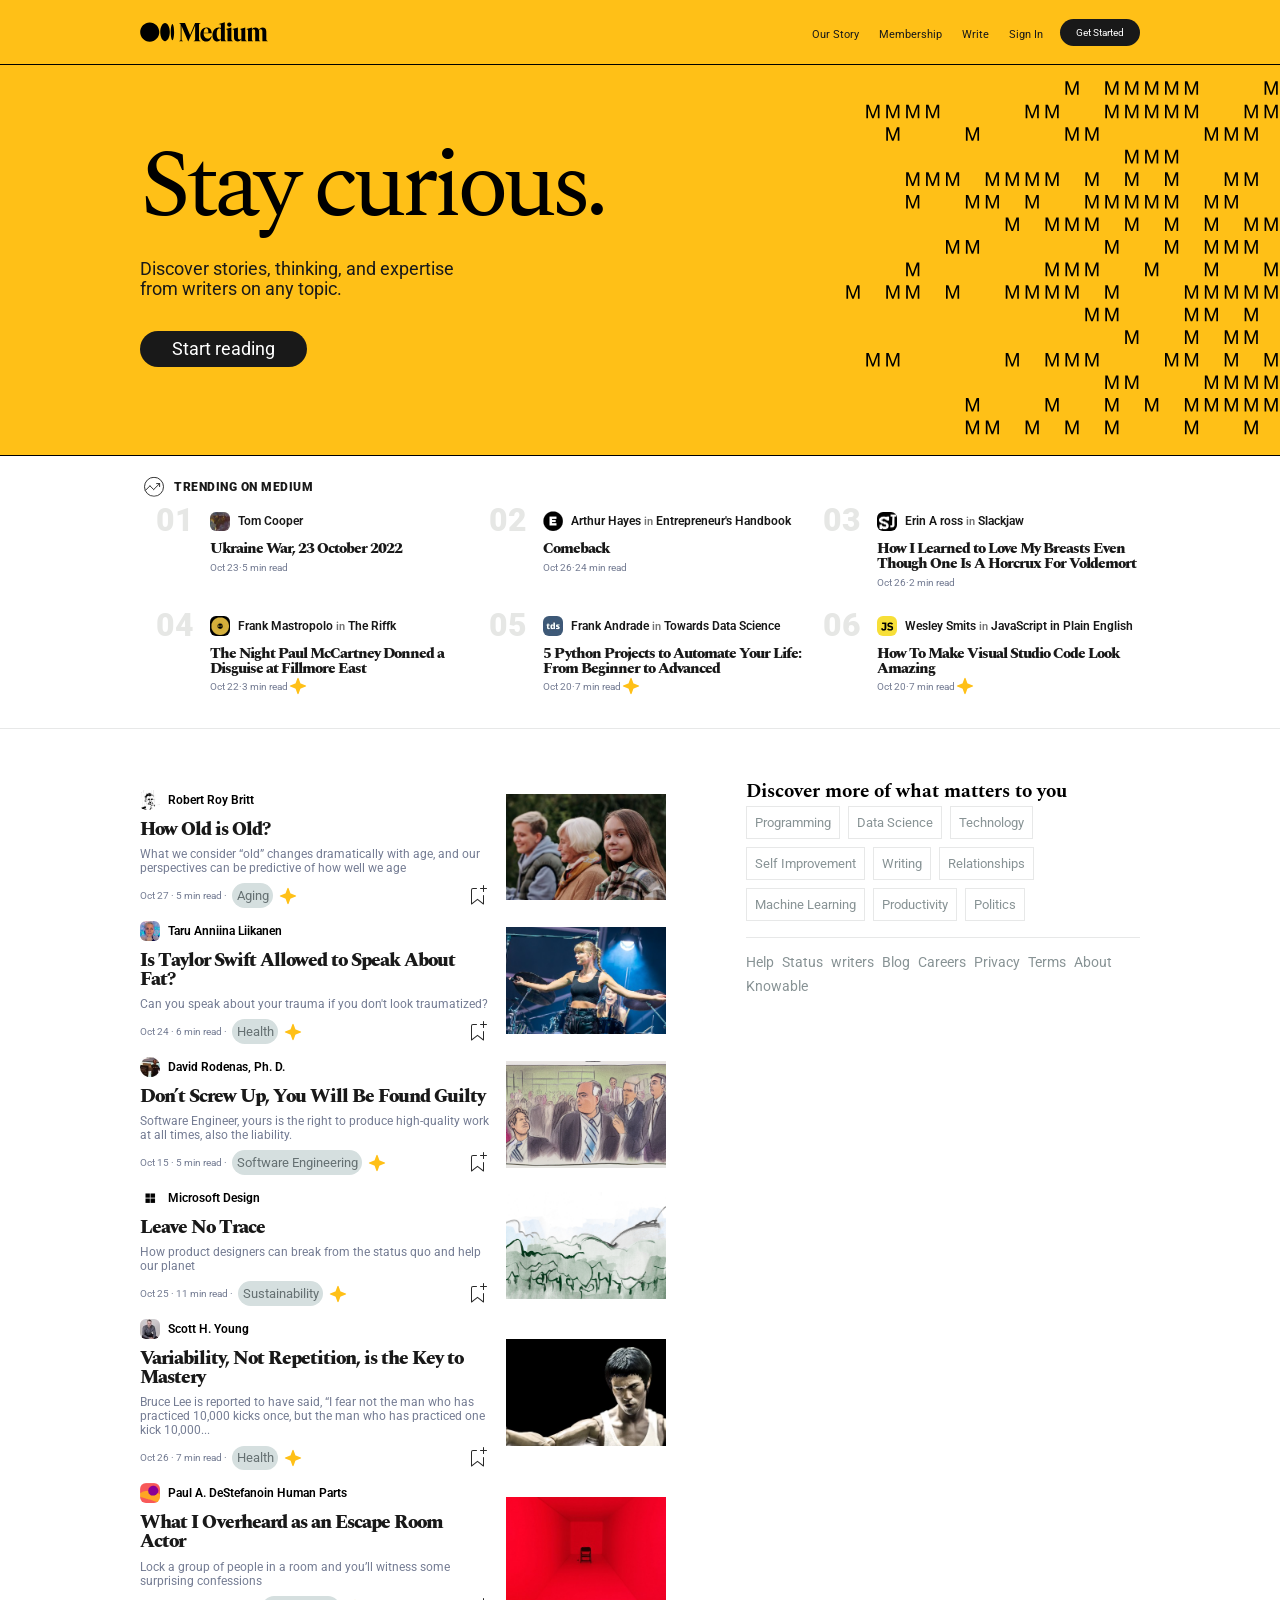
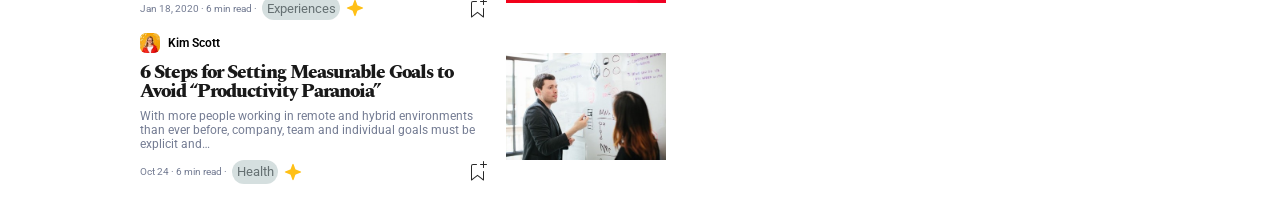
==== commit be399e28: "aggiunta dell'svg nell'header" ====
--- a/index.html
+++ b/index.html
@@ -11,6 +11,8031 @@
 
   <body>
     <header>
+      <!-- ARTWORK con "M" ripetute -->
+      <div class="svg">
+        <svg
+          xmlns="http://www.w3.org/2000/svg"
+          viewBox="0 0 585 462"
+          width="585"
+          height="462"
+          preserveAspectRatio="xMidYMid meet"
+          style="width: 100%; height: 100%; transform: translate3d(0px, 0px, 0px); content-visibility: visible"
+        >
+          <defs>
+            <clipPath id="__lottie_element_3372">
+              <rect width="585" height="462" x="0" y="0"></rect>
+            </clipPath>
+          </defs>
+          <g clip-path="url(#__lottie_element_3372)">
+            <g
+              fill="rgb(0,0,0)"
+              font-size="22"
+              font-family="Shne"
+              font-style="normal"
+              font-weight="normal"
+              aria-label=" M M M M M M M M M M M M M M
+            M M M M M M M M M M M M M M M M M M M M M
+           M M M M M M M M M M M M M M M M M M M M M M M M M
+            M M M M M M M M M M M M
+            M M M M M M M M M M M M M M M M M M M
+            M M M M M M M M M M M M M M M M M M M M M
+            M M M M M M M M M M M M M M
+           M M M M M M M M M M M M M M M M M
+           M M M M M M M M M M M M M M M M M M M
+            M M M M M M M M M M M M M M M M M M M M M M M
+           M M M M M M M M M M M M
+            M M M M M M M M M M M M
+            M M M M M M M M M M M M M M M M M M M M M
+            M M M M M M M M M M M
+            M M M M M M M M M M M M M M M M M
+            M M M M M M M M M M M M M M M M
+           "
+              transform="matrix(1,0,0,1,291,232)"
+              opacity="1"
+              style="display: block"
+            >
+              <g
+                stroke-linecap="butt"
+                stroke-linejoin="round"
+                stroke-miterlimit="4"
+                transform="matrix(1,0,0,1,-33.238014221191406,-187.70428466796875)"
+                opacity="0"
+                style="display: inherit"
+              >
+                <g transform="scale(0.22,0.22)">
+                  <g style="display: none"></g>
+                </g>
+              </g>
+              <g
+                stroke-linecap="butt"
+                stroke-linejoin="round"
+                stroke-miterlimit="4"
+                transform="matrix(1,0,0,1,-28.6619930267334,-187.70428466796875)"
+                opacity="0"
+                style="display: inherit"
+              >
+                <g transform="scale(0.22,0.22)">
+                  <g transform="matrix(1,0,0,1,0,0)" opacity="1" style="display: block">
+                    <path
+                      d=" M46.82899856567383,0 C46.82899856567383,0 68.98500061035156,-59.518001556396484 68.98500061035156,-59.518001556396484 C68.98500061035156,-59.518001556396484 68.98500061035156,0 68.98500061035156,0 C68.98500061035156,0 77.947998046875,0 77.947998046875,0 C77.947998046875,0 77.947998046875,-72.30799865722656 77.947998046875,-72.30799865722656 C77.947998046875,-72.30799865722656 65.15799713134766,-72.30799865722656 65.15799713134766,-72.30799865722656 C65.15799713134766,-72.30799865722656 43.10300064086914,-12.890999794006348 43.10300064086914,-12.890999794006348 C43.10300064086914,-12.890999794006348 21.14900016784668,-72.30799865722656 21.14900016784668,-72.30799865722656 C21.14900016784668,-72.30799865722656 7.955999851226807,-72.30799865722656 7.955999851226807,-72.30799865722656 C7.955999851226807,-72.30799865722656 7.955999851226807,0 7.955999851226807,0 C7.955999851226807,0 17.020000457763672,0 17.020000457763672,0 C17.020000457763672,0 17.020000457763672,-59.518001556396484 17.020000457763672,-59.518001556396484 C17.020000457763672,-59.518001556396484 39.07500076293945,0 39.07500076293945,0 C39.07500076293945,0 46.82899856567383,0 46.82899856567383,0z"
+                    ></path>
+                    <g opacity="1" transform="matrix(1,0,0,1,0,0)"></g>
+                  </g>
+                </g>
+              </g>
+              <g
+                stroke-linecap="butt"
+                stroke-linejoin="round"
+                stroke-miterlimit="4"
+                transform="matrix(1,0,0,1,-9.940010070800781,-187.70428466796875)"
+                opacity="0"
+                style="display: inherit"
+              >
+                <g transform="scale(0.22,0.22)">
+                  <g style="display: none"></g>
+                </g>
+              </g>
+              <g
+                stroke-linecap="butt"
+                stroke-linejoin="round"
+                stroke-miterlimit="4"
+                transform="matrix(1,0,0,1,-5.363988876342773,-187.70428466796875)"
+                opacity="0"
+                style="display: inherit"
+              >
+                <g transform="scale(0.22,0.22)">
+                  <g transform="matrix(1,0,0,1,0,0)" opacity="1" style="display: block">
+                    <path
+                      d=" M46.82899856567383,0 C46.82899856567383,0 68.98500061035156,-59.518001556396484 68.98500061035156,-59.518001556396484 C68.98500061035156,-59.518001556396484 68.98500061035156,0 68.98500061035156,0 C68.98500061035156,0 77.947998046875,0 77.947998046875,0 C77.947998046875,0 77.947998046875,-72.30799865722656 77.947998046875,-72.30799865722656 C77.947998046875,-72.30799865722656 65.15799713134766,-72.30799865722656 65.15799713134766,-72.30799865722656 C65.15799713134766,-72.30799865722656 43.10300064086914,-12.890999794006348 43.10300064086914,-12.890999794006348 C43.10300064086914,-12.890999794006348 21.14900016784668,-72.30799865722656 21.14900016784668,-72.30799865722656 C21.14900016784668,-72.30799865722656 7.955999851226807,-72.30799865722656 7.955999851226807,-72.30799865722656 C7.955999851226807,-72.30799865722656 7.955999851226807,0 7.955999851226807,0 C7.955999851226807,0 17.020000457763672,0 17.020000457763672,0 C17.020000457763672,0 17.020000457763672,-59.518001556396484 17.020000457763672,-59.518001556396484 C17.020000457763672,-59.518001556396484 39.07500076293945,0 39.07500076293945,0 C39.07500076293945,0 46.82899856567383,0 46.82899856567383,0z"
+                    ></path>
+                    <g opacity="1" transform="matrix(1,0,0,1,0,0)"></g>
+                  </g>
+                </g>
+              </g>
+              <g
+                stroke-linecap="butt"
+                stroke-linejoin="round"
+                stroke-miterlimit="4"
+                transform="matrix(1,0,0,1,13.357994079589844,-187.70428466796875)"
+                opacity="0"
+                style="display: inherit"
+              >
+                <g transform="scale(0.22,0.22)">
+                  <g style="display: none"></g>
+                </g>
+              </g>
+              <g
+                stroke-linecap="butt"
+                stroke-linejoin="round"
+                stroke-miterlimit="4"
+                transform="matrix(1,0,0,1,17.93400001525879,-187.70428466796875)"
+                opacity="0"
+                style="display: inherit"
+              >
+                <g transform="scale(0.22,0.22)">
+                  <g transform="matrix(1,0,0,1,0,0)" opacity="1" style="display: block">
+                    <path
+                      d=" M46.82899856567383,0 C46.82899856567383,0 68.98500061035156,-59.518001556396484 68.98500061035156,-59.518001556396484 C68.98500061035156,-59.518001556396484 68.98500061035156,0 68.98500061035156,0 C68.98500061035156,0 77.947998046875,0 77.947998046875,0 C77.947998046875,0 77.947998046875,-72.30799865722656 77.947998046875,-72.30799865722656 C77.947998046875,-72.30799865722656 65.15799713134766,-72.30799865722656 65.15799713134766,-72.30799865722656 C65.15799713134766,-72.30799865722656 43.10300064086914,-12.890999794006348 43.10300064086914,-12.890999794006348 C43.10300064086914,-12.890999794006348 21.14900016784668,-72.30799865722656 21.14900016784668,-72.30799865722656 C21.14900016784668,-72.30799865722656 7.955999851226807,-72.30799865722656 7.955999851226807,-72.30799865722656 C7.955999851226807,-72.30799865722656 7.955999851226807,0 7.955999851226807,0 C7.955999851226807,0 17.020000457763672,0 17.020000457763672,0 C17.020000457763672,0 17.020000457763672,-59.518001556396484 17.020000457763672,-59.518001556396484 C17.020000457763672,-59.518001556396484 39.07500076293945,0 39.07500076293945,0 C39.07500076293945,0 46.82899856567383,0 46.82899856567383,0z"
+                    ></path>
+                    <g opacity="1" transform="matrix(1,0,0,1,0,0)"></g>
+                  </g>
+                </g>
+              </g>
+              <g
+                stroke-linecap="butt"
+                stroke-linejoin="round"
+                stroke-miterlimit="4"
+                transform="matrix(1,0,0,1,36.65599822998047,-187.70428466796875)"
+                opacity="0"
+                style="display: inherit"
+              >
+                <g transform="scale(0.22,0.22)">
+                  <g style="display: none"></g>
+                </g>
+              </g>
+              <g
+                stroke-linecap="butt"
+                stroke-linejoin="round"
+                stroke-miterlimit="4"
+                transform="matrix(1,0,0,1,41.23198699951172,-187.70428466796875)"
+                opacity="1"
+                style="display: inherit"
+              >
+                <g transform="scale(0.22,0.22)">
+                  <g transform="matrix(1,0,0,1,0,0)" opacity="1" style="display: block">
+                    <path
+                      d=" M46.82899856567383,0 C46.82899856567383,0 68.98500061035156,-59.518001556396484 68.98500061035156,-59.518001556396484 C68.98500061035156,-59.518001556396484 68.98500061035156,0 68.98500061035156,0 C68.98500061035156,0 77.947998046875,0 77.947998046875,0 C77.947998046875,0 77.947998046875,-72.30799865722656 77.947998046875,-72.30799865722656 C77.947998046875,-72.30799865722656 65.15799713134766,-72.30799865722656 65.15799713134766,-72.30799865722656 C65.15799713134766,-72.30799865722656 43.10300064086914,-12.890999794006348 43.10300064086914,-12.890999794006348 C43.10300064086914,-12.890999794006348 21.14900016784668,-72.30799865722656 21.14900016784668,-72.30799865722656 C21.14900016784668,-72.30799865722656 7.955999851226807,-72.30799865722656 7.955999851226807,-72.30799865722656 C7.955999851226807,-72.30799865722656 7.955999851226807,0 7.955999851226807,0 C7.955999851226807,0 17.020000457763672,0 17.020000457763672,0 C17.020000457763672,0 17.020000457763672,-59.518001556396484 17.020000457763672,-59.518001556396484 C17.020000457763672,-59.518001556396484 39.07500076293945,0 39.07500076293945,0 C39.07500076293945,0 46.82899856567383,0 46.82899856567383,0z"
+                    ></path>
+                    <g opacity="1" transform="matrix(1,0,0,1,0,0)"></g>
+                  </g>
+                </g>
+              </g>
+              <g
+                stroke-linecap="butt"
+                stroke-linejoin="round"
+                stroke-miterlimit="4"
+                transform="matrix(1,0,0,1,59.954002380371094,-187.70428466796875)"
+                opacity="1"
+                style="display: inherit"
+              >
+                <g transform="scale(0.22,0.22)">
+                  <g style="display: none"></g>
+                </g>
+              </g>
+              <g
+                stroke-linecap="butt"
+                stroke-linejoin="round"
+                stroke-miterlimit="4"
+                transform="matrix(1,0,0,1,64.52999114990234,-187.70428466796875)"
+                opacity="0"
+                style="display: inherit"
+              >
+                <g transform="scale(0.22,0.22)">
+                  <g transform="matrix(1,0,0,1,0,0)" opacity="1" style="display: block">
+                    <path
+                      d=" M46.82899856567383,0 C46.82899856567383,0 68.98500061035156,-59.518001556396484 68.98500061035156,-59.518001556396484 C68.98500061035156,-59.518001556396484 68.98500061035156,0 68.98500061035156,0 C68.98500061035156,0 77.947998046875,0 77.947998046875,0 C77.947998046875,0 77.947998046875,-72.30799865722656 77.947998046875,-72.30799865722656 C77.947998046875,-72.30799865722656 65.15799713134766,-72.30799865722656 65.15799713134766,-72.30799865722656 C65.15799713134766,-72.30799865722656 43.10300064086914,-12.890999794006348 43.10300064086914,-12.890999794006348 C43.10300064086914,-12.890999794006348 21.14900016784668,-72.30799865722656 21.14900016784668,-72.30799865722656 C21.14900016784668,-72.30799865722656 7.955999851226807,-72.30799865722656 7.955999851226807,-72.30799865722656 C7.955999851226807,-72.30799865722656 7.955999851226807,0 7.955999851226807,0 C7.955999851226807,0 17.020000457763672,0 17.020000457763672,0 C17.020000457763672,0 17.020000457763672,-59.518001556396484 17.020000457763672,-59.518001556396484 C17.020000457763672,-59.518001556396484 39.07500076293945,0 39.07500076293945,0 C39.07500076293945,0 46.82899856567383,0 46.82899856567383,0z"
+                    ></path>
+                    <g opacity="1" transform="matrix(1,0,0,1,0,0)"></g>
+                  </g>
+                </g>
+              </g>
+              <g
+                stroke-linecap="butt"
+                stroke-linejoin="round"
+                stroke-miterlimit="4"
+                transform="matrix(1,0,0,1,83.25200653076172,-187.70428466796875)"
+                opacity="0"
+                style="display: inherit"
+              >
+                <g transform="scale(0.22,0.22)">
+                  <g style="display: none"></g>
+                </g>
+              </g>
+              <g
+                stroke-linecap="butt"
+                stroke-linejoin="round"
+                stroke-miterlimit="4"
+                transform="matrix(1,0,0,1,87.82799530029297,-187.70428466796875)"
+                opacity="1"
+                style="display: inherit"
+              >
+                <g transform="scale(0.22,0.22)">
+                  <g transform="matrix(1,0,0,1,0,0)" opacity="1" style="display: block">
+                    <path
+                      d=" M46.82899856567383,0 C46.82899856567383,0 68.98500061035156,-59.518001556396484 68.98500061035156,-59.518001556396484 C68.98500061035156,-59.518001556396484 68.98500061035156,0 68.98500061035156,0 C68.98500061035156,0 77.947998046875,0 77.947998046875,0 C77.947998046875,0 77.947998046875,-72.30799865722656 77.947998046875,-72.30799865722656 C77.947998046875,-72.30799865722656 65.15799713134766,-72.30799865722656 65.15799713134766,-72.30799865722656 C65.15799713134766,-72.30799865722656 43.10300064086914,-12.890999794006348 43.10300064086914,-12.890999794006348 C43.10300064086914,-12.890999794006348 21.14900016784668,-72.30799865722656 21.14900016784668,-72.30799865722656 C21.14900016784668,-72.30799865722656 7.955999851226807,-72.30799865722656 7.955999851226807,-72.30799865722656 C7.955999851226807,-72.30799865722656 7.955999851226807,0 7.955999851226807,0 C7.955999851226807,0 17.020000457763672,0 17.020000457763672,0 C17.020000457763672,0 17.020000457763672,-59.518001556396484 17.020000457763672,-59.518001556396484 C17.020000457763672,-59.518001556396484 39.07500076293945,0 39.07500076293945,0 C39.07500076293945,0 46.82899856567383,0 46.82899856567383,0z"
+                    ></path>
+                    <g opacity="1" transform="matrix(1,0,0,1,0,0)"></g>
+                  </g>
+                </g>
+              </g>
+              <g
+                stroke-linecap="butt"
+                stroke-linejoin="round"
+                stroke-miterlimit="4"
+                transform="matrix(1,0,0,1,106.54999542236328,-187.70428466796875)"
+                opacity="1"
+                style="display: inherit"
+              >
+                <g transform="scale(0.22,0.22)">
+                  <g style="display: none"></g>
+                </g>
+              </g>
+              <g
+                stroke-linecap="butt"
+                stroke-linejoin="round"
+                stroke-miterlimit="4"
+                transform="matrix(1,0,0,1,111.1259994506836,-187.70428466796875)"
+                opacity="1"
+                style="display: inherit"
+              >
+                <g transform="scale(0.22,0.22)">
+                  <g transform="matrix(1,0,0,1,0,0)" opacity="1" style="display: block">
+                    <path
+                      d=" M46.82899856567383,0 C46.82899856567383,0 68.98500061035156,-59.518001556396484 68.98500061035156,-59.518001556396484 C68.98500061035156,-59.518001556396484 68.98500061035156,0 68.98500061035156,0 C68.98500061035156,0 77.947998046875,0 77.947998046875,0 C77.947998046875,0 77.947998046875,-72.30799865722656 77.947998046875,-72.30799865722656 C77.947998046875,-72.30799865722656 65.15799713134766,-72.30799865722656 65.15799713134766,-72.30799865722656 C65.15799713134766,-72.30799865722656 43.10300064086914,-12.890999794006348 43.10300064086914,-12.890999794006348 C43.10300064086914,-12.890999794006348 21.14900016784668,-72.30799865722656 21.14900016784668,-72.30799865722656 C21.14900016784668,-72.30799865722656 7.955999851226807,-72.30799865722656 7.955999851226807,-72.30799865722656 C7.955999851226807,-72.30799865722656 7.955999851226807,0 7.955999851226807,0 C7.955999851226807,0 17.020000457763672,0 17.020000457763672,0 C17.020000457763672,0 17.020000457763672,-59.518001556396484 17.020000457763672,-59.518001556396484 C17.020000457763672,-59.518001556396484 39.07500076293945,0 39.07500076293945,0 C39.07500076293945,0 46.82899856567383,0 46.82899856567383,0z"
+                    ></path>
+                    <g opacity="1" transform="matrix(1,0,0,1,0,0)"></g>
+                  </g>
+                </g>
+              </g>
+              <g
+                stroke-linecap="butt"
+                stroke-linejoin="round"
+                stroke-miterlimit="4"
+                transform="matrix(1,0,0,1,129.84800720214844,-187.70428466796875)"
+                opacity="0"
+                style="display: inherit"
+              >
+                <g transform="scale(0.22,0.22)">
+                  <g style="display: none"></g>
+                </g>
+              </g>
+              <g
+                stroke-linecap="butt"
+                stroke-linejoin="round"
+                stroke-miterlimit="4"
+                transform="matrix(1,0,0,1,134.42401123046875,-187.70428466796875)"
+                opacity="1"
+                style="display: inherit"
+              >
+                <g transform="scale(0.22,0.22)">
+                  <g transform="matrix(1,0,0,1,0,0)" opacity="1" style="display: block">
+                    <path
+                      d=" M46.82899856567383,0 C46.82899856567383,0 68.98500061035156,-59.518001556396484 68.98500061035156,-59.518001556396484 C68.98500061035156,-59.518001556396484 68.98500061035156,0 68.98500061035156,0 C68.98500061035156,0 77.947998046875,0 77.947998046875,0 C77.947998046875,0 77.947998046875,-72.30799865722656 77.947998046875,-72.30799865722656 C77.947998046875,-72.30799865722656 65.15799713134766,-72.30799865722656 65.15799713134766,-72.30799865722656 C65.15799713134766,-72.30799865722656 43.10300064086914,-12.890999794006348 43.10300064086914,-12.890999794006348 C43.10300064086914,-12.890999794006348 21.14900016784668,-72.30799865722656 21.14900016784668,-72.30799865722656 C21.14900016784668,-72.30799865722656 7.955999851226807,-72.30799865722656 7.955999851226807,-72.30799865722656 C7.955999851226807,-72.30799865722656 7.955999851226807,0 7.955999851226807,0 C7.955999851226807,0 17.020000457763672,0 17.020000457763672,0 C17.020000457763672,0 17.020000457763672,-59.518001556396484 17.020000457763672,-59.518001556396484 C17.020000457763672,-59.518001556396484 39.07500076293945,0 39.07500076293945,0 C39.07500076293945,0 46.82899856567383,0 46.82899856567383,0z"
+                    ></path>
+                    <g opacity="1" transform="matrix(1,0,0,1,0,0)"></g>
+                  </g>
+                </g>
+              </g>
+              <g
+                stroke-linecap="butt"
+                stroke-linejoin="round"
+                stroke-miterlimit="4"
+                transform="matrix(1,0,0,1,153.14599609375,-187.70428466796875)"
+                opacity="1"
+                style="display: inherit"
+              >
+                <g transform="scale(0.22,0.22)">
+                  <g style="display: none"></g>
+                </g>
+              </g>
+              <g
+                stroke-linecap="butt"
+                stroke-linejoin="round"
+                stroke-miterlimit="4"
+                transform="matrix(1,0,0,1,157.72198486328125,-187.70428466796875)"
+                opacity="1"
+                style="display: inherit"
+              >
+                <g transform="scale(0.22,0.22)">
+                  <g transform="matrix(1,0,0,1,0,0)" opacity="1" style="display: block">
+                    <path
+                      d=" M46.82899856567383,0 C46.82899856567383,0 68.98500061035156,-59.518001556396484 68.98500061035156,-59.518001556396484 C68.98500061035156,-59.518001556396484 68.98500061035156,0 68.98500061035156,0 C68.98500061035156,0 77.947998046875,0 77.947998046875,0 C77.947998046875,0 77.947998046875,-72.30799865722656 77.947998046875,-72.30799865722656 C77.947998046875,-72.30799865722656 65.15799713134766,-72.30799865722656 65.15799713134766,-72.30799865722656 C65.15799713134766,-72.30799865722656 43.10300064086914,-12.890999794006348 43.10300064086914,-12.890999794006348 C43.10300064086914,-12.890999794006348 21.14900016784668,-72.30799865722656 21.14900016784668,-72.30799865722656 C21.14900016784668,-72.30799865722656 7.955999851226807,-72.30799865722656 7.955999851226807,-72.30799865722656 C7.955999851226807,-72.30799865722656 7.955999851226807,0 7.955999851226807,0 C7.955999851226807,0 17.020000457763672,0 17.020000457763672,0 C17.020000457763672,0 17.020000457763672,-59.518001556396484 17.020000457763672,-59.518001556396484 C17.020000457763672,-59.518001556396484 39.07500076293945,0 39.07500076293945,0 C39.07500076293945,0 46.82899856567383,0 46.82899856567383,0z"
+                    ></path>
+                    <g opacity="1" transform="matrix(1,0,0,1,0,0)"></g>
+                  </g>
+                </g>
+              </g>
+              <g
+                stroke-linecap="butt"
+                stroke-linejoin="round"
+                stroke-miterlimit="4"
+                transform="matrix(1,0,0,1,176.44398498535156,-187.70428466796875)"
+                opacity="1"
+                style="display: inherit"
+              >
+                <g transform="scale(0.22,0.22)">
+                  <g style="display: none"></g>
+                </g>
+              </g>
+              <g
+                stroke-linecap="butt"
+                stroke-linejoin="round"
+                stroke-miterlimit="4"
+                transform="matrix(1,0,0,1,181.01998901367188,-187.70428466796875)"
+                opacity="1"
+                style="display: inherit"
+              >
+                <g transform="scale(0.22,0.22)">
+                  <g transform="matrix(1,0,0,1,0,0)" opacity="1" style="display: block">
+                    <path
+                      d=" M46.82899856567383,0 C46.82899856567383,0 68.98500061035156,-59.518001556396484 68.98500061035156,-59.518001556396484 C68.98500061035156,-59.518001556396484 68.98500061035156,0 68.98500061035156,0 C68.98500061035156,0 77.947998046875,0 77.947998046875,0 C77.947998046875,0 77.947998046875,-72.30799865722656 77.947998046875,-72.30799865722656 C77.947998046875,-72.30799865722656 65.15799713134766,-72.30799865722656 65.15799713134766,-72.30799865722656 C65.15799713134766,-72.30799865722656 43.10300064086914,-12.890999794006348 43.10300064086914,-12.890999794006348 C43.10300064086914,-12.890999794006348 21.14900016784668,-72.30799865722656 21.14900016784668,-72.30799865722656 C21.14900016784668,-72.30799865722656 7.955999851226807,-72.30799865722656 7.955999851226807,-72.30799865722656 C7.955999851226807,-72.30799865722656 7.955999851226807,0 7.955999851226807,0 C7.955999851226807,0 17.020000457763672,0 17.020000457763672,0 C17.020000457763672,0 17.020000457763672,-59.518001556396484 17.020000457763672,-59.518001556396484 C17.020000457763672,-59.518001556396484 39.07500076293945,0 39.07500076293945,0 C39.07500076293945,0 46.82899856567383,0 46.82899856567383,0z"
+                    ></path>
+                    <g opacity="1" transform="matrix(1,0,0,1,0,0)"></g>
+                  </g>
+                </g>
+              </g>
+              <g
+                stroke-linecap="butt"
+                stroke-linejoin="round"
+                stroke-miterlimit="4"
+                transform="matrix(1,0,0,1,199.7419891357422,-187.70428466796875)"
+                opacity="0"
+                style="display: inherit"
+              >
+                <g transform="scale(0.22,0.22)">
+                  <g style="display: none"></g>
+                </g>
+              </g>
+              <g
+                stroke-linecap="butt"
+                stroke-linejoin="round"
+                stroke-miterlimit="4"
+                transform="matrix(1,0,0,1,204.3179931640625,-187.70428466796875)"
+                opacity="0"
+                style="display: inherit"
+              >
+                <g transform="scale(0.22,0.22)">
+                  <g transform="matrix(1,0,0,1,0,0)" opacity="1" style="display: block">
+                    <path
+                      d=" M46.82899856567383,0 C46.82899856567383,0 68.98500061035156,-59.518001556396484 68.98500061035156,-59.518001556396484 C68.98500061035156,-59.518001556396484 68.98500061035156,0 68.98500061035156,0 C68.98500061035156,0 77.947998046875,0 77.947998046875,0 C77.947998046875,0 77.947998046875,-72.30799865722656 77.947998046875,-72.30799865722656 C77.947998046875,-72.30799865722656 65.15799713134766,-72.30799865722656 65.15799713134766,-72.30799865722656 C65.15799713134766,-72.30799865722656 43.10300064086914,-12.890999794006348 43.10300064086914,-12.890999794006348 C43.10300064086914,-12.890999794006348 21.14900016784668,-72.30799865722656 21.14900016784668,-72.30799865722656 C21.14900016784668,-72.30799865722656 7.955999851226807,-72.30799865722656 7.955999851226807,-72.30799865722656 C7.955999851226807,-72.30799865722656 7.955999851226807,0 7.955999851226807,0 C7.955999851226807,0 17.020000457763672,0 17.020000457763672,0 C17.020000457763672,0 17.020000457763672,-59.518001556396484 17.020000457763672,-59.518001556396484 C17.020000457763672,-59.518001556396484 39.07500076293945,0 39.07500076293945,0 C39.07500076293945,0 46.82899856567383,0 46.82899856567383,0z"
+                    ></path>
+                    <g opacity="1" transform="matrix(1,0,0,1,0,0)"></g>
+                  </g>
+                </g>
+              </g>
+              <g
+                stroke-linecap="butt"
+                stroke-linejoin="round"
+                stroke-miterlimit="4"
+                transform="matrix(1,0,0,1,223.0399932861328,-187.70428466796875)"
+                opacity="0"
+                style="display: inherit"
+              >
+                <g transform="scale(0.22,0.22)">
+                  <g style="display: none"></g>
+                </g>
+              </g>
+              <g
+                stroke-linecap="butt"
+                stroke-linejoin="round"
+                stroke-miterlimit="4"
+                transform="matrix(1,0,0,1,227.61599731445312,-187.70428466796875)"
+                opacity="0"
+                style="display: inherit"
+              >
+                <g transform="scale(0.22,0.22)">
+                  <g transform="matrix(1,0,0,1,0,0)" opacity="1" style="display: block">
+                    <path
+                      d=" M46.82899856567383,0 C46.82899856567383,0 68.98500061035156,-59.518001556396484 68.98500061035156,-59.518001556396484 C68.98500061035156,-59.518001556396484 68.98500061035156,0 68.98500061035156,0 C68.98500061035156,0 77.947998046875,0 77.947998046875,0 C77.947998046875,0 77.947998046875,-72.30799865722656 77.947998046875,-72.30799865722656 C77.947998046875,-72.30799865722656 65.15799713134766,-72.30799865722656 65.15799713134766,-72.30799865722656 C65.15799713134766,-72.30799865722656 43.10300064086914,-12.890999794006348 43.10300064086914,-12.890999794006348 C43.10300064086914,-12.890999794006348 21.14900016784668,-72.30799865722656 21.14900016784668,-72.30799865722656 C21.14900016784668,-72.30799865722656 7.955999851226807,-72.30799865722656 7.955999851226807,-72.30799865722656 C7.955999851226807,-72.30799865722656 7.955999851226807,0 7.955999851226807,0 C7.955999851226807,0 17.020000457763672,0 17.020000457763672,0 C17.020000457763672,0 17.020000457763672,-59.518001556396484 17.020000457763672,-59.518001556396484 C17.020000457763672,-59.518001556396484 39.07500076293945,0 39.07500076293945,0 C39.07500076293945,0 46.82899856567383,0 46.82899856567383,0z"
+                    ></path>
+                    <g opacity="1" transform="matrix(1,0,0,1,0,0)"></g>
+                  </g>
+                </g>
+              </g>
+              <g
+                stroke-linecap="butt"
+                stroke-linejoin="round"
+                stroke-miterlimit="4"
+                transform="matrix(1,0,0,1,246.33799743652344,-187.70428466796875)"
+                opacity="1"
+                style="display: inherit"
+              >
+                <g transform="scale(0.22,0.22)">
+                  <g style="display: none"></g>
+                </g>
+              </g>
+              <g
+                stroke-linecap="butt"
+                stroke-linejoin="round"
+                stroke-miterlimit="4"
+                transform="matrix(1,0,0,1,250.9139862060547,-187.70428466796875)"
+                opacity="0"
+                style="display: inherit"
+              >
+                <g transform="scale(0.22,0.22)">
+                  <g transform="matrix(1,0,0,1,0,0)" opacity="1" style="display: block">
+                    <path
+                      d=" M46.82899856567383,0 C46.82899856567383,0 68.98500061035156,-59.518001556396484 68.98500061035156,-59.518001556396484 C68.98500061035156,-59.518001556396484 68.98500061035156,0 68.98500061035156,0 C68.98500061035156,0 77.947998046875,0 77.947998046875,0 C77.947998046875,0 77.947998046875,-72.30799865722656 77.947998046875,-72.30799865722656 C77.947998046875,-72.30799865722656 65.15799713134766,-72.30799865722656 65.15799713134766,-72.30799865722656 C65.15799713134766,-72.30799865722656 43.10300064086914,-12.890999794006348 43.10300064086914,-12.890999794006348 C43.10300064086914,-12.890999794006348 21.14900016784668,-72.30799865722656 21.14900016784668,-72.30799865722656 C21.14900016784668,-72.30799865722656 7.955999851226807,-72.30799865722656 7.955999851226807,-72.30799865722656 C7.955999851226807,-72.30799865722656 7.955999851226807,0 7.955999851226807,0 C7.955999851226807,0 17.020000457763672,0 17.020000457763672,0 C17.020000457763672,0 17.020000457763672,-59.518001556396484 17.020000457763672,-59.518001556396484 C17.020000457763672,-59.518001556396484 39.07500076293945,0 39.07500076293945,0 C39.07500076293945,0 46.82899856567383,0 46.82899856567383,0z"
+                    ></path>
+                    <g opacity="1" transform="matrix(1,0,0,1,0,0)"></g>
+                  </g>
+                </g>
+              </g>
+              <g
+                stroke-linecap="butt"
+                stroke-linejoin="round"
+                stroke-miterlimit="4"
+                transform="matrix(1,0,0,1,269.6360168457031,-187.70428466796875)"
+                opacity="0"
+                style="display: inherit"
+              >
+                <g transform="scale(0.22,0.22)">
+                  <g style="display: none"></g>
+                </g>
+              </g>
+              <g
+                stroke-linecap="butt"
+                stroke-linejoin="round"
+                stroke-miterlimit="4"
+                transform="matrix(1,0,0,1,274.2120056152344,-187.70428466796875)"
+                opacity="1"
+                style="display: inherit"
+              >
+                <g transform="scale(0.22,0.22)">
+                  <g transform="matrix(1,0,0,1,0,0)" opacity="1" style="display: block">
+                    <path
+                      d=" M46.82899856567383,0 C46.82899856567383,0 68.98500061035156,-59.518001556396484 68.98500061035156,-59.518001556396484 C68.98500061035156,-59.518001556396484 68.98500061035156,0 68.98500061035156,0 C68.98500061035156,0 77.947998046875,0 77.947998046875,0 C77.947998046875,0 77.947998046875,-72.30799865722656 77.947998046875,-72.30799865722656 C77.947998046875,-72.30799865722656 65.15799713134766,-72.30799865722656 65.15799713134766,-72.30799865722656 C65.15799713134766,-72.30799865722656 43.10300064086914,-12.890999794006348 43.10300064086914,-12.890999794006348 C43.10300064086914,-12.890999794006348 21.14900016784668,-72.30799865722656 21.14900016784668,-72.30799865722656 C21.14900016784668,-72.30799865722656 7.955999851226807,-72.30799865722656 7.955999851226807,-72.30799865722656 C7.955999851226807,-72.30799865722656 7.955999851226807,0 7.955999851226807,0 C7.955999851226807,0 17.020000457763672,0 17.020000457763672,0 C17.020000457763672,0 17.020000457763672,-59.518001556396484 17.020000457763672,-59.518001556396484 C17.020000457763672,-59.518001556396484 39.07500076293945,0 39.07500076293945,0 C39.07500076293945,0 46.82899856567383,0 46.82899856567383,0z"
+                    ></path>
+                    <g opacity="1" transform="matrix(1,0,0,1,0,0)"></g>
+                  </g>
+                </g>
+              </g>
+              <g stroke-linecap="butt" stroke-linejoin="round" stroke-miterlimit="4" style="display: inherit">
+                <g transform="scale(0.22,0.22)">
+                  <g style="display: none"></g>
+                </g>
+              </g>
+              <g
+                stroke-linecap="butt"
+                stroke-linejoin="round"
+                stroke-miterlimit="4"
+                transform="matrix(1,0,0,1,-196.3240203857422,-160.30429077148438)"
+                opacity="1"
+                style="display: inherit"
+              >
+                <g transform="scale(0.22,0.22)">
+                  <g style="display: none"></g>
+                </g>
+              </g>
+              <g
+                stroke-linecap="butt"
+                stroke-linejoin="round"
+                stroke-miterlimit="4"
+                transform="matrix(1,0,0,1,-191.7480010986328,-160.30429077148438)"
+                opacity="1"
+                style="display: inherit"
+              >
+                <g transform="scale(0.22,0.22)">
+                  <g transform="matrix(1,0,0,1,0,0)" opacity="1" style="display: block">
+                    <path
+                      d=" M46.82899856567383,0 C46.82899856567383,0 68.98500061035156,-59.518001556396484 68.98500061035156,-59.518001556396484 C68.98500061035156,-59.518001556396484 68.98500061035156,0 68.98500061035156,0 C68.98500061035156,0 77.947998046875,0 77.947998046875,0 C77.947998046875,0 77.947998046875,-72.30799865722656 77.947998046875,-72.30799865722656 C77.947998046875,-72.30799865722656 65.15799713134766,-72.30799865722656 65.15799713134766,-72.30799865722656 C65.15799713134766,-72.30799865722656 43.10300064086914,-12.890999794006348 43.10300064086914,-12.890999794006348 C43.10300064086914,-12.890999794006348 21.14900016784668,-72.30799865722656 21.14900016784668,-72.30799865722656 C21.14900016784668,-72.30799865722656 7.955999851226807,-72.30799865722656 7.955999851226807,-72.30799865722656 C7.955999851226807,-72.30799865722656 7.955999851226807,0 7.955999851226807,0 C7.955999851226807,0 17.020000457763672,0 17.020000457763672,0 C17.020000457763672,0 17.020000457763672,-59.518001556396484 17.020000457763672,-59.518001556396484 C17.020000457763672,-59.518001556396484 39.07500076293945,0 39.07500076293945,0 C39.07500076293945,0 46.82899856567383,0 46.82899856567383,0z"
+                    ></path>
+                    <g opacity="1" transform="matrix(1,0,0,1,0,0)"></g>
+                  </g>
+                </g>
+              </g>
+              <g
+                stroke-linecap="butt"
+                stroke-linejoin="round"
+                stroke-miterlimit="4"
+                transform="matrix(1,0,0,1,-173.02601623535156,-160.30429077148438)"
+                opacity="1"
+                style="display: inherit"
+              >
+                <g transform="scale(0.22,0.22)">
+                  <g style="display: none"></g>
+                </g>
+              </g>
+              <g
+                stroke-linecap="butt"
+                stroke-linejoin="round"
+                stroke-miterlimit="4"
+                transform="matrix(1,0,0,1,-168.4499969482422,-160.30429077148438)"
+                opacity="1"
+                style="display: inherit"
+              >
+                <g transform="scale(0.22,0.22)">
+                  <g transform="matrix(1,0,0,1,0,0)" opacity="1" style="display: block">
+                    <path
+                      d=" M46.82899856567383,0 C46.82899856567383,0 68.98500061035156,-59.518001556396484 68.98500061035156,-59.518001556396484 C68.98500061035156,-59.518001556396484 68.98500061035156,0 68.98500061035156,0 C68.98500061035156,0 77.947998046875,0 77.947998046875,0 C77.947998046875,0 77.947998046875,-72.30799865722656 77.947998046875,-72.30799865722656 C77.947998046875,-72.30799865722656 65.15799713134766,-72.30799865722656 65.15799713134766,-72.30799865722656 C65.15799713134766,-72.30799865722656 43.10300064086914,-12.890999794006348 43.10300064086914,-12.890999794006348 C43.10300064086914,-12.890999794006348 21.14900016784668,-72.30799865722656 21.14900016784668,-72.30799865722656 C21.14900016784668,-72.30799865722656 7.955999851226807,-72.30799865722656 7.955999851226807,-72.30799865722656 C7.955999851226807,-72.30799865722656 7.955999851226807,0 7.955999851226807,0 C7.955999851226807,0 17.020000457763672,0 17.020000457763672,0 C17.020000457763672,0 17.020000457763672,-59.518001556396484 17.020000457763672,-59.518001556396484 C17.020000457763672,-59.518001556396484 39.07500076293945,0 39.07500076293945,0 C39.07500076293945,0 46.82899856567383,0 46.82899856567383,0z"
+                    ></path>
+                    <g opacity="1" transform="matrix(1,0,0,1,0,0)"></g>
+                  </g>
+                </g>
+              </g>
+              <g
+                stroke-linecap="butt"
+                stroke-linejoin="round"
+                stroke-miterlimit="4"
+                transform="matrix(1,0,0,1,-149.72801208496094,-160.30429077148438)"
+                opacity="0"
+                style="display: inherit"
+              >
+                <g transform="scale(0.22,0.22)">
+                  <g style="display: none"></g>
+                </g>
+              </g>
+              <g
+                stroke-linecap="butt"
+                stroke-linejoin="round"
+                stroke-miterlimit="4"
+                transform="matrix(1,0,0,1,-145.15200805664062,-160.30429077148438)"
+                opacity="1"
+                style="display: inherit"
+              >
+                <g transform="scale(0.22,0.22)">
+                  <g transform="matrix(1,0,0,1,0,0)" opacity="1" style="display: block">
+                    <path
+                      d=" M46.82899856567383,0 C46.82899856567383,0 68.98500061035156,-59.518001556396484 68.98500061035156,-59.518001556396484 C68.98500061035156,-59.518001556396484 68.98500061035156,0 68.98500061035156,0 C68.98500061035156,0 77.947998046875,0 77.947998046875,0 C77.947998046875,0 77.947998046875,-72.30799865722656 77.947998046875,-72.30799865722656 C77.947998046875,-72.30799865722656 65.15799713134766,-72.30799865722656 65.15799713134766,-72.30799865722656 C65.15799713134766,-72.30799865722656 43.10300064086914,-12.890999794006348 43.10300064086914,-12.890999794006348 C43.10300064086914,-12.890999794006348 21.14900016784668,-72.30799865722656 21.14900016784668,-72.30799865722656 C21.14900016784668,-72.30799865722656 7.955999851226807,-72.30799865722656 7.955999851226807,-72.30799865722656 C7.955999851226807,-72.30799865722656 7.955999851226807,0 7.955999851226807,0 C7.955999851226807,0 17.020000457763672,0 17.020000457763672,0 C17.020000457763672,0 17.020000457763672,-59.518001556396484 17.020000457763672,-59.518001556396484 C17.020000457763672,-59.518001556396484 39.07500076293945,0 39.07500076293945,0 C39.07500076293945,0 46.82899856567383,0 46.82899856567383,0z"
+                    ></path>
+                    <g opacity="1" transform="matrix(1,0,0,1,0,0)"></g>
+                  </g>
+                </g>
+              </g>
+              <g
+                stroke-linecap="butt"
+                stroke-linejoin="round"
+                stroke-miterlimit="4"
+                transform="matrix(1,0,0,1,-126.43000793457031,-160.30429077148438)"
+                opacity="0"
+                style="display: inherit"
+              >
+                <g transform="scale(0.22,0.22)">
+                  <g style="display: none"></g>
+                </g>
+              </g>
+              <g
+                stroke-linecap="butt"
+                stroke-linejoin="round"
+                stroke-miterlimit="4"
+                transform="matrix(1,0,0,1,-121.85401916503906,-160.30429077148438)"
+                opacity="1"
+                style="display: inherit"
+              >
+                <g transform="scale(0.22,0.22)">
+                  <g transform="matrix(1,0,0,1,0,0)" opacity="1" style="display: block">
+                    <path
+                      d=" M46.82899856567383,0 C46.82899856567383,0 68.98500061035156,-59.518001556396484 68.98500061035156,-59.518001556396484 C68.98500061035156,-59.518001556396484 68.98500061035156,0 68.98500061035156,0 C68.98500061035156,0 77.947998046875,0 77.947998046875,0 C77.947998046875,0 77.947998046875,-72.30799865722656 77.947998046875,-72.30799865722656 C77.947998046875,-72.30799865722656 65.15799713134766,-72.30799865722656 65.15799713134766,-72.30799865722656 C65.15799713134766,-72.30799865722656 43.10300064086914,-12.890999794006348 43.10300064086914,-12.890999794006348 C43.10300064086914,-12.890999794006348 21.14900016784668,-72.30799865722656 21.14900016784668,-72.30799865722656 C21.14900016784668,-72.30799865722656 7.955999851226807,-72.30799865722656 7.955999851226807,-72.30799865722656 C7.955999851226807,-72.30799865722656 7.955999851226807,0 7.955999851226807,0 C7.955999851226807,0 17.020000457763672,0 17.020000457763672,0 C17.020000457763672,0 17.020000457763672,-59.518001556396484 17.020000457763672,-59.518001556396484 C17.020000457763672,-59.518001556396484 39.07500076293945,0 39.07500076293945,0 C39.07500076293945,0 46.82899856567383,0 46.82899856567383,0z"
+                    ></path>
+                    <g opacity="1" transform="matrix(1,0,0,1,0,0)"></g>
+                  </g>
+                </g>
+              </g>
+              <g
+                stroke-linecap="butt"
+                stroke-linejoin="round"
+                stroke-miterlimit="4"
+                transform="matrix(1,0,0,1,-103.13199615478516,-160.30429077148438)"
+                opacity="0"
+                style="display: inherit"
+              >
+                <g transform="scale(0.22,0.22)">
+                  <g style="display: none"></g>
+                </g>
+              </g>
+              <g
+                stroke-linecap="butt"
+                stroke-linejoin="round"
+                stroke-miterlimit="4"
+                transform="matrix(1,0,0,1,-98.5560073852539,-160.30429077148438)"
+                opacity="0"
+                style="display: inherit"
+              >
+                <g transform="scale(0.22,0.22)">
+                  <g transform="matrix(1,0,0,1,0,0)" opacity="1" style="display: block">
+                    <path
+                      d=" M46.82899856567383,0 C46.82899856567383,0 68.98500061035156,-59.518001556396484 68.98500061035156,-59.518001556396484 C68.98500061035156,-59.518001556396484 68.98500061035156,0 68.98500061035156,0 C68.98500061035156,0 77.947998046875,0 77.947998046875,0 C77.947998046875,0 77.947998046875,-72.30799865722656 77.947998046875,-72.30799865722656 C77.947998046875,-72.30799865722656 65.15799713134766,-72.30799865722656 65.15799713134766,-72.30799865722656 C65.15799713134766,-72.30799865722656 43.10300064086914,-12.890999794006348 43.10300064086914,-12.890999794006348 C43.10300064086914,-12.890999794006348 21.14900016784668,-72.30799865722656 21.14900016784668,-72.30799865722656 C21.14900016784668,-72.30799865722656 7.955999851226807,-72.30799865722656 7.955999851226807,-72.30799865722656 C7.955999851226807,-72.30799865722656 7.955999851226807,0 7.955999851226807,0 C7.955999851226807,0 17.020000457763672,0 17.020000457763672,0 C17.020000457763672,0 17.020000457763672,-59.518001556396484 17.020000457763672,-59.518001556396484 C17.020000457763672,-59.518001556396484 39.07500076293945,0 39.07500076293945,0 C39.07500076293945,0 46.82899856567383,0 46.82899856567383,0z"
+                    ></path>
+                    <g opacity="1" transform="matrix(1,0,0,1,0,0)"></g>
+                  </g>
+                </g>
+              </g>
+              <g
+                stroke-linecap="butt"
+                stroke-linejoin="round"
+                stroke-miterlimit="4"
+                transform="matrix(1,0,0,1,-79.83399200439453,-160.30429077148438)"
+                opacity="0"
+                style="display: inherit"
+              >
+                <g transform="scale(0.22,0.22)">
+                  <g style="display: none"></g>
+                </g>
+              </g>
+              <g
+                stroke-linecap="butt"
+                stroke-linejoin="round"
+                stroke-miterlimit="4"
+                transform="matrix(1,0,0,1,-75.25800323486328,-160.30429077148438)"
+                opacity="0"
+                style="display: inherit"
+              >
+                <g transform="scale(0.22,0.22)">
+                  <g transform="matrix(1,0,0,1,0,0)" opacity="1" style="display: block">
+                    <path
+                      d=" M46.82899856567383,0 C46.82899856567383,0 68.98500061035156,-59.518001556396484 68.98500061035156,-59.518001556396484 C68.98500061035156,-59.518001556396484 68.98500061035156,0 68.98500061035156,0 C68.98500061035156,0 77.947998046875,0 77.947998046875,0 C77.947998046875,0 77.947998046875,-72.30799865722656 77.947998046875,-72.30799865722656 C77.947998046875,-72.30799865722656 65.15799713134766,-72.30799865722656 65.15799713134766,-72.30799865722656 C65.15799713134766,-72.30799865722656 43.10300064086914,-12.890999794006348 43.10300064086914,-12.890999794006348 C43.10300064086914,-12.890999794006348 21.14900016784668,-72.30799865722656 21.14900016784668,-72.30799865722656 C21.14900016784668,-72.30799865722656 7.955999851226807,-72.30799865722656 7.955999851226807,-72.30799865722656 C7.955999851226807,-72.30799865722656 7.955999851226807,0 7.955999851226807,0 C7.955999851226807,0 17.020000457763672,0 17.020000457763672,0 C17.020000457763672,0 17.020000457763672,-59.518001556396484 17.020000457763672,-59.518001556396484 C17.020000457763672,-59.518001556396484 39.07500076293945,0 39.07500076293945,0 C39.07500076293945,0 46.82899856567383,0 46.82899856567383,0z"
+                    ></path>
+                    <g opacity="1" transform="matrix(1,0,0,1,0,0)"></g>
+                  </g>
+                </g>
+              </g>
+              <g
+                stroke-linecap="butt"
+                stroke-linejoin="round"
+                stroke-miterlimit="4"
+                transform="matrix(1,0,0,1,-56.536006927490234,-160.30429077148438)"
+                opacity="1"
+                style="display: inherit"
+              >
+                <g transform="scale(0.22,0.22)">
+                  <g style="display: none"></g>
+                </g>
+              </g>
+              <g
+                stroke-linecap="butt"
+                stroke-linejoin="round"
+                stroke-miterlimit="4"
+                transform="matrix(1,0,0,1,-51.959999084472656,-160.30429077148438)"
+                opacity="0"
+                style="display: inherit"
+              >
+                <g transform="scale(0.22,0.22)">
+                  <g transform="matrix(1,0,0,1,0,0)" opacity="1" style="display: block">
+                    <path
+                      d=" M46.82899856567383,0 C46.82899856567383,0 68.98500061035156,-59.518001556396484 68.98500061035156,-59.518001556396484 C68.98500061035156,-59.518001556396484 68.98500061035156,0 68.98500061035156,0 C68.98500061035156,0 77.947998046875,0 77.947998046875,0 C77.947998046875,0 77.947998046875,-72.30799865722656 77.947998046875,-72.30799865722656 C77.947998046875,-72.30799865722656 65.15799713134766,-72.30799865722656 65.15799713134766,-72.30799865722656 C65.15799713134766,-72.30799865722656 43.10300064086914,-12.890999794006348 43.10300064086914,-12.890999794006348 C43.10300064086914,-12.890999794006348 21.14900016784668,-72.30799865722656 21.14900016784668,-72.30799865722656 C21.14900016784668,-72.30799865722656 7.955999851226807,-72.30799865722656 7.955999851226807,-72.30799865722656 C7.955999851226807,-72.30799865722656 7.955999851226807,0 7.955999851226807,0 C7.955999851226807,0 17.020000457763672,0 17.020000457763672,0 C17.020000457763672,0 17.020000457763672,-59.518001556396484 17.020000457763672,-59.518001556396484 C17.020000457763672,-59.518001556396484 39.07500076293945,0 39.07500076293945,0 C39.07500076293945,0 46.82899856567383,0 46.82899856567383,0z"
+                    ></path>
+                    <g opacity="1" transform="matrix(1,0,0,1,0,0)"></g>
+                  </g>
+                </g>
+              </g>
+              <g
+                stroke-linecap="butt"
+                stroke-linejoin="round"
+                stroke-miterlimit="4"
+                transform="matrix(1,0,0,1,-33.23800277709961,-160.30429077148438)"
+                opacity="1"
+                style="display: inherit"
+              >
+                <g transform="scale(0.22,0.22)">
+                  <g style="display: none"></g>
+                </g>
+              </g>
+              <g
+                stroke-linecap="butt"
+                stroke-linejoin="round"
+                stroke-miterlimit="4"
+                transform="matrix(1,0,0,1,-28.661996841430664,-160.30429077148438)"
+                opacity="0"
+                style="display: inherit"
+              >
+                <g transform="scale(0.22,0.22)">
+                  <g transform="matrix(1,0,0,1,0,0)" opacity="1" style="display: block">
+                    <path
+                      d=" M46.82899856567383,0 C46.82899856567383,0 68.98500061035156,-59.518001556396484 68.98500061035156,-59.518001556396484 C68.98500061035156,-59.518001556396484 68.98500061035156,0 68.98500061035156,0 C68.98500061035156,0 77.947998046875,0 77.947998046875,0 C77.947998046875,0 77.947998046875,-72.30799865722656 77.947998046875,-72.30799865722656 C77.947998046875,-72.30799865722656 65.15799713134766,-72.30799865722656 65.15799713134766,-72.30799865722656 C65.15799713134766,-72.30799865722656 43.10300064086914,-12.890999794006348 43.10300064086914,-12.890999794006348 C43.10300064086914,-12.890999794006348 21.14900016784668,-72.30799865722656 21.14900016784668,-72.30799865722656 C21.14900016784668,-72.30799865722656 7.955999851226807,-72.30799865722656 7.955999851226807,-72.30799865722656 C7.955999851226807,-72.30799865722656 7.955999851226807,0 7.955999851226807,0 C7.955999851226807,0 17.020000457763672,0 17.020000457763672,0 C17.020000457763672,0 17.020000457763672,-59.518001556396484 17.020000457763672,-59.518001556396484 C17.020000457763672,-59.518001556396484 39.07500076293945,0 39.07500076293945,0 C39.07500076293945,0 46.82899856567383,0 46.82899856567383,0z"
+                    ></path>
+                    <g opacity="1" transform="matrix(1,0,0,1,0,0)"></g>
+                  </g>
+                </g>
+              </g>
+              <g
+                stroke-linecap="butt"
+                stroke-linejoin="round"
+                stroke-miterlimit="4"
+                transform="matrix(1,0,0,1,-9.939996719360352,-160.30429077148438)"
+                opacity="0"
+                style="display: inherit"
+              >
+                <g transform="scale(0.22,0.22)">
+                  <g style="display: none"></g>
+                </g>
+              </g>
+              <g
+                stroke-linecap="butt"
+                stroke-linejoin="round"
+                stroke-miterlimit="4"
+                transform="matrix(1,0,0,1,-5.364006042480469,-160.30429077148438)"
+                opacity="1"
+                style="display: inherit"
+              >
+                <g transform="scale(0.22,0.22)">
+                  <g transform="matrix(1,0,0,1,0,0)" opacity="1" style="display: block">
+                    <path
+                      d=" M46.82899856567383,0 C46.82899856567383,0 68.98500061035156,-59.518001556396484 68.98500061035156,-59.518001556396484 C68.98500061035156,-59.518001556396484 68.98500061035156,0 68.98500061035156,0 C68.98500061035156,0 77.947998046875,0 77.947998046875,0 C77.947998046875,0 77.947998046875,-72.30799865722656 77.947998046875,-72.30799865722656 C77.947998046875,-72.30799865722656 65.15799713134766,-72.30799865722656 65.15799713134766,-72.30799865722656 C65.15799713134766,-72.30799865722656 43.10300064086914,-12.890999794006348 43.10300064086914,-12.890999794006348 C43.10300064086914,-12.890999794006348 21.14900016784668,-72.30799865722656 21.14900016784668,-72.30799865722656 C21.14900016784668,-72.30799865722656 7.955999851226807,-72.30799865722656 7.955999851226807,-72.30799865722656 C7.955999851226807,-72.30799865722656 7.955999851226807,0 7.955999851226807,0 C7.955999851226807,0 17.020000457763672,0 17.020000457763672,0 C17.020000457763672,0 17.020000457763672,-59.518001556396484 17.020000457763672,-59.518001556396484 C17.020000457763672,-59.518001556396484 39.07500076293945,0 39.07500076293945,0 C39.07500076293945,0 46.82899856567383,0 46.82899856567383,0z"
+                    ></path>
+                    <g opacity="1" transform="matrix(1,0,0,1,0,0)"></g>
+                  </g>
+                </g>
+              </g>
+              <g
+                stroke-linecap="butt"
+                stroke-linejoin="round"
+                stroke-miterlimit="4"
+                transform="matrix(1,0,0,1,13.357992172241211,-160.30429077148438)"
+                opacity="0"
+                style="display: inherit"
+              >
+                <g transform="scale(0.22,0.22)">
+                  <g style="display: none"></g>
+                </g>
+              </g>
+              <g
+                stroke-linecap="butt"
+                stroke-linejoin="round"
+                stroke-miterlimit="4"
+                transform="matrix(1,0,0,1,17.933998107910156,-160.30429077148438)"
+                opacity="1"
+                style="display: inherit"
+              >
+                <g transform="scale(0.22,0.22)">
+                  <g transform="matrix(1,0,0,1,0,0)" opacity="1" style="display: block">
+                    <path
+                      d=" M46.82899856567383,0 C46.82899856567383,0 68.98500061035156,-59.518001556396484 68.98500061035156,-59.518001556396484 C68.98500061035156,-59.518001556396484 68.98500061035156,0 68.98500061035156,0 C68.98500061035156,0 77.947998046875,0 77.947998046875,0 C77.947998046875,0 77.947998046875,-72.30799865722656 77.947998046875,-72.30799865722656 C77.947998046875,-72.30799865722656 65.15799713134766,-72.30799865722656 65.15799713134766,-72.30799865722656 C65.15799713134766,-72.30799865722656 43.10300064086914,-12.890999794006348 43.10300064086914,-12.890999794006348 C43.10300064086914,-12.890999794006348 21.14900016784668,-72.30799865722656 21.14900016784668,-72.30799865722656 C21.14900016784668,-72.30799865722656 7.955999851226807,-72.30799865722656 7.955999851226807,-72.30799865722656 C7.955999851226807,-72.30799865722656 7.955999851226807,0 7.955999851226807,0 C7.955999851226807,0 17.020000457763672,0 17.020000457763672,0 C17.020000457763672,0 17.020000457763672,-59.518001556396484 17.020000457763672,-59.518001556396484 C17.020000457763672,-59.518001556396484 39.07500076293945,0 39.07500076293945,0 C39.07500076293945,0 46.82899856567383,0 46.82899856567383,0z"
+                    ></path>
+                    <g opacity="1" transform="matrix(1,0,0,1,0,0)"></g>
+                  </g>
+                </g>
+              </g>
+              <g
+                stroke-linecap="butt"
+                stroke-linejoin="round"
+                stroke-miterlimit="4"
+                transform="matrix(1,0,0,1,36.6559944152832,-160.30429077148438)"
+                opacity="1"
+                style="display: inherit"
+              >
+                <g transform="scale(0.22,0.22)">
+                  <g style="display: none"></g>
+                </g>
+              </g>
+              <g
+                stroke-linecap="butt"
+                stroke-linejoin="round"
+                stroke-miterlimit="4"
+                transform="matrix(1,0,0,1,41.23200225830078,-160.30429077148438)"
+                opacity="0"
+                style="display: inherit"
+              >
+                <g transform="scale(0.22,0.22)">
+                  <g transform="matrix(1,0,0,1,0,0)" opacity="1" style="display: block">
+                    <path
+                      d=" M46.82899856567383,0 C46.82899856567383,0 68.98500061035156,-59.518001556396484 68.98500061035156,-59.518001556396484 C68.98500061035156,-59.518001556396484 68.98500061035156,0 68.98500061035156,0 C68.98500061035156,0 77.947998046875,0 77.947998046875,0 C77.947998046875,0 77.947998046875,-72.30799865722656 77.947998046875,-72.30799865722656 C77.947998046875,-72.30799865722656 65.15799713134766,-72.30799865722656 65.15799713134766,-72.30799865722656 C65.15799713134766,-72.30799865722656 43.10300064086914,-12.890999794006348 43.10300064086914,-12.890999794006348 C43.10300064086914,-12.890999794006348 21.14900016784668,-72.30799865722656 21.14900016784668,-72.30799865722656 C21.14900016784668,-72.30799865722656 7.955999851226807,-72.30799865722656 7.955999851226807,-72.30799865722656 C7.955999851226807,-72.30799865722656 7.955999851226807,0 7.955999851226807,0 C7.955999851226807,0 17.020000457763672,0 17.020000457763672,0 C17.020000457763672,0 17.020000457763672,-59.518001556396484 17.020000457763672,-59.518001556396484 C17.020000457763672,-59.518001556396484 39.07500076293945,0 39.07500076293945,0 C39.07500076293945,0 46.82899856567383,0 46.82899856567383,0z"
+                    ></path>
+                    <g opacity="1" transform="matrix(1,0,0,1,0,0)"></g>
+                  </g>
+                </g>
+              </g>
+              <g
+                stroke-linecap="butt"
+                stroke-linejoin="round"
+                stroke-miterlimit="4"
+                transform="matrix(1,0,0,1,59.95399856567383,-160.30429077148438)"
+                opacity="1"
+                style="display: inherit"
+              >
+                <g transform="scale(0.22,0.22)">
+                  <g style="display: none"></g>
+                </g>
+              </g>
+              <g
+                stroke-linecap="butt"
+                stroke-linejoin="round"
+                stroke-miterlimit="4"
+                transform="matrix(1,0,0,1,64.5300064086914,-160.30429077148438)"
+                opacity="0"
+                style="display: inherit"
+              >
+                <g transform="scale(0.22,0.22)">
+                  <g transform="matrix(1,0,0,1,0,0)" opacity="1" style="display: block">
+                    <path
+                      d=" M46.82899856567383,0 C46.82899856567383,0 68.98500061035156,-59.518001556396484 68.98500061035156,-59.518001556396484 C68.98500061035156,-59.518001556396484 68.98500061035156,0 68.98500061035156,0 C68.98500061035156,0 77.947998046875,0 77.947998046875,0 C77.947998046875,0 77.947998046875,-72.30799865722656 77.947998046875,-72.30799865722656 C77.947998046875,-72.30799865722656 65.15799713134766,-72.30799865722656 65.15799713134766,-72.30799865722656 C65.15799713134766,-72.30799865722656 43.10300064086914,-12.890999794006348 43.10300064086914,-12.890999794006348 C43.10300064086914,-12.890999794006348 21.14900016784668,-72.30799865722656 21.14900016784668,-72.30799865722656 C21.14900016784668,-72.30799865722656 7.955999851226807,-72.30799865722656 7.955999851226807,-72.30799865722656 C7.955999851226807,-72.30799865722656 7.955999851226807,0 7.955999851226807,0 C7.955999851226807,0 17.020000457763672,0 17.020000457763672,0 C17.020000457763672,0 17.020000457763672,-59.518001556396484 17.020000457763672,-59.518001556396484 C17.020000457763672,-59.518001556396484 39.07500076293945,0 39.07500076293945,0 C39.07500076293945,0 46.82899856567383,0 46.82899856567383,0z"
+                    ></path>
+                    <g opacity="1" transform="matrix(1,0,0,1,0,0)"></g>
+                  </g>
+                </g>
+              </g>
+              <g
+                stroke-linecap="butt"
+                stroke-linejoin="round"
+                stroke-miterlimit="4"
+                transform="matrix(1,0,0,1,83.25200653076172,-160.30429077148438)"
+                opacity="0"
+                style="display: inherit"
+              >
+                <g transform="scale(0.22,0.22)">
+                  <g style="display: none"></g>
+                </g>
+              </g>
+              <g
+                stroke-linecap="butt"
+                stroke-linejoin="round"
+                stroke-miterlimit="4"
+                transform="matrix(1,0,0,1,87.82799530029297,-160.30429077148438)"
+                opacity="1"
+                style="display: inherit"
+              >
+                <g transform="scale(0.22,0.22)">
+                  <g transform="matrix(1,0,0,1,0,0)" opacity="1" style="display: block">
+                    <path
+                      d=" M46.82899856567383,0 C46.82899856567383,0 68.98500061035156,-59.518001556396484 68.98500061035156,-59.518001556396484 C68.98500061035156,-59.518001556396484 68.98500061035156,0 68.98500061035156,0 C68.98500061035156,0 77.947998046875,0 77.947998046875,0 C77.947998046875,0 77.947998046875,-72.30799865722656 77.947998046875,-72.30799865722656 C77.947998046875,-72.30799865722656 65.15799713134766,-72.30799865722656 65.15799713134766,-72.30799865722656 C65.15799713134766,-72.30799865722656 43.10300064086914,-12.890999794006348 43.10300064086914,-12.890999794006348 C43.10300064086914,-12.890999794006348 21.14900016784668,-72.30799865722656 21.14900016784668,-72.30799865722656 C21.14900016784668,-72.30799865722656 7.955999851226807,-72.30799865722656 7.955999851226807,-72.30799865722656 C7.955999851226807,-72.30799865722656 7.955999851226807,0 7.955999851226807,0 C7.955999851226807,0 17.020000457763672,0 17.020000457763672,0 C17.020000457763672,0 17.020000457763672,-59.518001556396484 17.020000457763672,-59.518001556396484 C17.020000457763672,-59.518001556396484 39.07500076293945,0 39.07500076293945,0 C39.07500076293945,0 46.82899856567383,0 46.82899856567383,0z"
+                    ></path>
+                    <g opacity="1" transform="matrix(1,0,0,1,0,0)"></g>
+                  </g>
+                </g>
+              </g>
+              <g
+                stroke-linecap="butt"
+                stroke-linejoin="round"
+                stroke-miterlimit="4"
+                transform="matrix(1,0,0,1,106.55001068115234,-160.30429077148438)"
+                opacity="1"
+                style="display: inherit"
+              >
+                <g transform="scale(0.22,0.22)">
+                  <g style="display: none"></g>
+                </g>
+              </g>
+              <g
+                stroke-linecap="butt"
+                stroke-linejoin="round"
+                stroke-miterlimit="4"
+                transform="matrix(1,0,0,1,111.1259994506836,-160.30429077148438)"
+                opacity="1"
+                style="display: inherit"
+              >
+                <g transform="scale(0.22,0.22)">
+                  <g transform="matrix(1,0,0,1,0,0)" opacity="1" style="display: block">
+                    <path
+                      d=" M46.82899856567383,0 C46.82899856567383,0 68.98500061035156,-59.518001556396484 68.98500061035156,-59.518001556396484 C68.98500061035156,-59.518001556396484 68.98500061035156,0 68.98500061035156,0 C68.98500061035156,0 77.947998046875,0 77.947998046875,0 C77.947998046875,0 77.947998046875,-72.30799865722656 77.947998046875,-72.30799865722656 C77.947998046875,-72.30799865722656 65.15799713134766,-72.30799865722656 65.15799713134766,-72.30799865722656 C65.15799713134766,-72.30799865722656 43.10300064086914,-12.890999794006348 43.10300064086914,-12.890999794006348 C43.10300064086914,-12.890999794006348 21.14900016784668,-72.30799865722656 21.14900016784668,-72.30799865722656 C21.14900016784668,-72.30799865722656 7.955999851226807,-72.30799865722656 7.955999851226807,-72.30799865722656 C7.955999851226807,-72.30799865722656 7.955999851226807,0 7.955999851226807,0 C7.955999851226807,0 17.020000457763672,0 17.020000457763672,0 C17.020000457763672,0 17.020000457763672,-59.518001556396484 17.020000457763672,-59.518001556396484 C17.020000457763672,-59.518001556396484 39.07500076293945,0 39.07500076293945,0 C39.07500076293945,0 46.82899856567383,0 46.82899856567383,0z"
+                    ></path>
+                    <g opacity="1" transform="matrix(1,0,0,1,0,0)"></g>
+                  </g>
+                </g>
+              </g>
+              <g
+                stroke-linecap="butt"
+                stroke-linejoin="round"
+                stroke-miterlimit="4"
+                transform="matrix(1,0,0,1,129.8480224609375,-160.30429077148438)"
+                opacity="0"
+                style="display: inherit"
+              >
+                <g transform="scale(0.22,0.22)">
+                  <g style="display: none"></g>
+                </g>
+              </g>
+              <g
+                stroke-linecap="butt"
+                stroke-linejoin="round"
+                stroke-miterlimit="4"
+                transform="matrix(1,0,0,1,134.42401123046875,-160.30429077148438)"
+                opacity="1"
+                style="display: inherit"
+              >
+                <g transform="scale(0.22,0.22)">
+                  <g transform="matrix(1,0,0,1,0,0)" opacity="1" style="display: block">
+                    <path
+                      d=" M46.82899856567383,0 C46.82899856567383,0 68.98500061035156,-59.518001556396484 68.98500061035156,-59.518001556396484 C68.98500061035156,-59.518001556396484 68.98500061035156,0 68.98500061035156,0 C68.98500061035156,0 77.947998046875,0 77.947998046875,0 C77.947998046875,0 77.947998046875,-72.30799865722656 77.947998046875,-72.30799865722656 C77.947998046875,-72.30799865722656 65.15799713134766,-72.30799865722656 65.15799713134766,-72.30799865722656 C65.15799713134766,-72.30799865722656 43.10300064086914,-12.890999794006348 43.10300064086914,-12.890999794006348 C43.10300064086914,-12.890999794006348 21.14900016784668,-72.30799865722656 21.14900016784668,-72.30799865722656 C21.14900016784668,-72.30799865722656 7.955999851226807,-72.30799865722656 7.955999851226807,-72.30799865722656 C7.955999851226807,-72.30799865722656 7.955999851226807,0 7.955999851226807,0 C7.955999851226807,0 17.020000457763672,0 17.020000457763672,0 C17.020000457763672,0 17.020000457763672,-59.518001556396484 17.020000457763672,-59.518001556396484 C17.020000457763672,-59.518001556396484 39.07500076293945,0 39.07500076293945,0 C39.07500076293945,0 46.82899856567383,0 46.82899856567383,0z"
+                    ></path>
+                    <g opacity="1" transform="matrix(1,0,0,1,0,0)"></g>
+                  </g>
+                </g>
+              </g>
+              <g
+                stroke-linecap="butt"
+                stroke-linejoin="round"
+                stroke-miterlimit="4"
+                transform="matrix(1,0,0,1,153.14598083496094,-160.30429077148438)"
+                opacity="1"
+                style="display: inherit"
+              >
+                <g transform="scale(0.22,0.22)">
+                  <g style="display: none"></g>
+                </g>
+              </g>
+              <g
+                stroke-linecap="butt"
+                stroke-linejoin="round"
+                stroke-miterlimit="4"
+                transform="matrix(1,0,0,1,157.7220001220703,-160.30429077148438)"
+                opacity="1"
+                style="display: inherit"
+              >
+                <g transform="scale(0.22,0.22)">
+                  <g transform="matrix(1,0,0,1,0,0)" opacity="1" style="display: block">
+                    <path
+                      d=" M46.82899856567383,0 C46.82899856567383,0 68.98500061035156,-59.518001556396484 68.98500061035156,-59.518001556396484 C68.98500061035156,-59.518001556396484 68.98500061035156,0 68.98500061035156,0 C68.98500061035156,0 77.947998046875,0 77.947998046875,0 C77.947998046875,0 77.947998046875,-72.30799865722656 77.947998046875,-72.30799865722656 C77.947998046875,-72.30799865722656 65.15799713134766,-72.30799865722656 65.15799713134766,-72.30799865722656 C65.15799713134766,-72.30799865722656 43.10300064086914,-12.890999794006348 43.10300064086914,-12.890999794006348 C43.10300064086914,-12.890999794006348 21.14900016784668,-72.30799865722656 21.14900016784668,-72.30799865722656 C21.14900016784668,-72.30799865722656 7.955999851226807,-72.30799865722656 7.955999851226807,-72.30799865722656 C7.955999851226807,-72.30799865722656 7.955999851226807,0 7.955999851226807,0 C7.955999851226807,0 17.020000457763672,0 17.020000457763672,0 C17.020000457763672,0 17.020000457763672,-59.518001556396484 17.020000457763672,-59.518001556396484 C17.020000457763672,-59.518001556396484 39.07500076293945,0 39.07500076293945,0 C39.07500076293945,0 46.82899856567383,0 46.82899856567383,0z"
+                    ></path>
+                    <g opacity="1" transform="matrix(1,0,0,1,0,0)"></g>
+                  </g>
+                </g>
+              </g>
+              <g
+                stroke-linecap="butt"
+                stroke-linejoin="round"
+                stroke-miterlimit="4"
+                transform="matrix(1,0,0,1,176.44398498535156,-160.30429077148438)"
+                opacity="0"
+                style="display: inherit"
+              >
+                <g transform="scale(0.22,0.22)">
+                  <g style="display: none"></g>
+                </g>
+              </g>
+              <g
+                stroke-linecap="butt"
+                stroke-linejoin="round"
+                stroke-miterlimit="4"
+                transform="matrix(1,0,0,1,181.02000427246094,-160.30429077148438)"
+                opacity="1"
+                style="display: inherit"
+              >
+                <g transform="scale(0.22,0.22)">
+                  <g transform="matrix(1,0,0,1,0,0)" opacity="1" style="display: block">
+                    <path
+                      d=" M46.82899856567383,0 C46.82899856567383,0 68.98500061035156,-59.518001556396484 68.98500061035156,-59.518001556396484 C68.98500061035156,-59.518001556396484 68.98500061035156,0 68.98500061035156,0 C68.98500061035156,0 77.947998046875,0 77.947998046875,0 C77.947998046875,0 77.947998046875,-72.30799865722656 77.947998046875,-72.30799865722656 C77.947998046875,-72.30799865722656 65.15799713134766,-72.30799865722656 65.15799713134766,-72.30799865722656 C65.15799713134766,-72.30799865722656 43.10300064086914,-12.890999794006348 43.10300064086914,-12.890999794006348 C43.10300064086914,-12.890999794006348 21.14900016784668,-72.30799865722656 21.14900016784668,-72.30799865722656 C21.14900016784668,-72.30799865722656 7.955999851226807,-72.30799865722656 7.955999851226807,-72.30799865722656 C7.955999851226807,-72.30799865722656 7.955999851226807,0 7.955999851226807,0 C7.955999851226807,0 17.020000457763672,0 17.020000457763672,0 C17.020000457763672,0 17.020000457763672,-59.518001556396484 17.020000457763672,-59.518001556396484 C17.020000457763672,-59.518001556396484 39.07500076293945,0 39.07500076293945,0 C39.07500076293945,0 46.82899856567383,0 46.82899856567383,0z"
+                    ></path>
+                    <g opacity="1" transform="matrix(1,0,0,1,0,0)"></g>
+                  </g>
+                </g>
+              </g>
+              <g
+                stroke-linecap="butt"
+                stroke-linejoin="round"
+                stroke-miterlimit="4"
+                transform="matrix(1,0,0,1,199.7419891357422,-160.30429077148438)"
+                opacity="1"
+                style="display: inherit"
+              >
+                <g transform="scale(0.22,0.22)">
+                  <g style="display: none"></g>
+                </g>
+              </g>
+              <g
+                stroke-linecap="butt"
+                stroke-linejoin="round"
+                stroke-miterlimit="4"
+                transform="matrix(1,0,0,1,204.31797790527344,-160.30429077148438)"
+                opacity="0"
+                style="display: inherit"
+              >
+                <g transform="scale(0.22,0.22)">
+                  <g transform="matrix(1,0,0,1,0,0)" opacity="1" style="display: block">
+                    <path
+                      d=" M46.82899856567383,0 C46.82899856567383,0 68.98500061035156,-59.518001556396484 68.98500061035156,-59.518001556396484 C68.98500061035156,-59.518001556396484 68.98500061035156,0 68.98500061035156,0 C68.98500061035156,0 77.947998046875,0 77.947998046875,0 C77.947998046875,0 77.947998046875,-72.30799865722656 77.947998046875,-72.30799865722656 C77.947998046875,-72.30799865722656 65.15799713134766,-72.30799865722656 65.15799713134766,-72.30799865722656 C65.15799713134766,-72.30799865722656 43.10300064086914,-12.890999794006348 43.10300064086914,-12.890999794006348 C43.10300064086914,-12.890999794006348 21.14900016784668,-72.30799865722656 21.14900016784668,-72.30799865722656 C21.14900016784668,-72.30799865722656 7.955999851226807,-72.30799865722656 7.955999851226807,-72.30799865722656 C7.955999851226807,-72.30799865722656 7.955999851226807,0 7.955999851226807,0 C7.955999851226807,0 17.020000457763672,0 17.020000457763672,0 C17.020000457763672,0 17.020000457763672,-59.518001556396484 17.020000457763672,-59.518001556396484 C17.020000457763672,-59.518001556396484 39.07500076293945,0 39.07500076293945,0 C39.07500076293945,0 46.82899856567383,0 46.82899856567383,0z"
+                    ></path>
+                    <g opacity="1" transform="matrix(1,0,0,1,0,0)"></g>
+                  </g>
+                </g>
+              </g>
+              <g
+                stroke-linecap="butt"
+                stroke-linejoin="round"
+                stroke-miterlimit="4"
+                transform="matrix(1,0,0,1,223.0399932861328,-160.30429077148438)"
+                opacity="1"
+                style="display: inherit"
+              >
+                <g transform="scale(0.22,0.22)">
+                  <g style="display: none"></g>
+                </g>
+              </g>
+              <g
+                stroke-linecap="butt"
+                stroke-linejoin="round"
+                stroke-miterlimit="4"
+                transform="matrix(1,0,0,1,227.61598205566406,-160.30429077148438)"
+                opacity="0"
+                style="display: inherit"
+              >
+                <g transform="scale(0.22,0.22)">
+                  <g transform="matrix(1,0,0,1,0,0)" opacity="1" style="display: block">
+                    <path
+                      d=" M46.82899856567383,0 C46.82899856567383,0 68.98500061035156,-59.518001556396484 68.98500061035156,-59.518001556396484 C68.98500061035156,-59.518001556396484 68.98500061035156,0 68.98500061035156,0 C68.98500061035156,0 77.947998046875,0 77.947998046875,0 C77.947998046875,0 77.947998046875,-72.30799865722656 77.947998046875,-72.30799865722656 C77.947998046875,-72.30799865722656 65.15799713134766,-72.30799865722656 65.15799713134766,-72.30799865722656 C65.15799713134766,-72.30799865722656 43.10300064086914,-12.890999794006348 43.10300064086914,-12.890999794006348 C43.10300064086914,-12.890999794006348 21.14900016784668,-72.30799865722656 21.14900016784668,-72.30799865722656 C21.14900016784668,-72.30799865722656 7.955999851226807,-72.30799865722656 7.955999851226807,-72.30799865722656 C7.955999851226807,-72.30799865722656 7.955999851226807,0 7.955999851226807,0 C7.955999851226807,0 17.020000457763672,0 17.020000457763672,0 C17.020000457763672,0 17.020000457763672,-59.518001556396484 17.020000457763672,-59.518001556396484 C17.020000457763672,-59.518001556396484 39.07500076293945,0 39.07500076293945,0 C39.07500076293945,0 46.82899856567383,0 46.82899856567383,0z"
+                    ></path>
+                    <g opacity="1" transform="matrix(1,0,0,1,0,0)"></g>
+                  </g>
+                </g>
+              </g>
+              <g
+                stroke-linecap="butt"
+                stroke-linejoin="round"
+                stroke-miterlimit="4"
+                transform="matrix(1,0,0,1,246.33799743652344,-160.30429077148438)"
+                opacity="0"
+                style="display: inherit"
+              >
+                <g transform="scale(0.22,0.22)">
+                  <g style="display: none"></g>
+                </g>
+              </g>
+              <g
+                stroke-linecap="butt"
+                stroke-linejoin="round"
+                stroke-miterlimit="4"
+                transform="matrix(1,0,0,1,250.9139862060547,-160.30429077148438)"
+                opacity="1"
+                style="display: inherit"
+              >
+                <g transform="scale(0.22,0.22)">
+                  <g transform="matrix(1,0,0,1,0,0)" opacity="1" style="display: block">
+                    <path
+                      d=" M46.82899856567383,0 C46.82899856567383,0 68.98500061035156,-59.518001556396484 68.98500061035156,-59.518001556396484 C68.98500061035156,-59.518001556396484 68.98500061035156,0 68.98500061035156,0 C68.98500061035156,0 77.947998046875,0 77.947998046875,0 C77.947998046875,0 77.947998046875,-72.30799865722656 77.947998046875,-72.30799865722656 C77.947998046875,-72.30799865722656 65.15799713134766,-72.30799865722656 65.15799713134766,-72.30799865722656 C65.15799713134766,-72.30799865722656 43.10300064086914,-12.890999794006348 43.10300064086914,-12.890999794006348 C43.10300064086914,-12.890999794006348 21.14900016784668,-72.30799865722656 21.14900016784668,-72.30799865722656 C21.14900016784668,-72.30799865722656 7.955999851226807,-72.30799865722656 7.955999851226807,-72.30799865722656 C7.955999851226807,-72.30799865722656 7.955999851226807,0 7.955999851226807,0 C7.955999851226807,0 17.020000457763672,0 17.020000457763672,0 C17.020000457763672,0 17.020000457763672,-59.518001556396484 17.020000457763672,-59.518001556396484 C17.020000457763672,-59.518001556396484 39.07500076293945,0 39.07500076293945,0 C39.07500076293945,0 46.82899856567383,0 46.82899856567383,0z"
+                    ></path>
+                    <g opacity="1" transform="matrix(1,0,0,1,0,0)"></g>
+                  </g>
+                </g>
+              </g>
+              <g
+                stroke-linecap="butt"
+                stroke-linejoin="round"
+                stroke-miterlimit="4"
+                transform="matrix(1,0,0,1,269.6360168457031,-160.30429077148438)"
+                opacity="0"
+                style="display: inherit"
+              >
+                <g transform="scale(0.22,0.22)">
+                  <g style="display: none"></g>
+                </g>
+              </g>
+              <g
+                stroke-linecap="butt"
+                stroke-linejoin="round"
+                stroke-miterlimit="4"
+                transform="matrix(1,0,0,1,274.2120056152344,-160.30429077148438)"
+                opacity="1"
+                style="display: inherit"
+              >
+                <g transform="scale(0.22,0.22)">
+                  <g transform="matrix(1,0,0,1,0,0)" opacity="1" style="display: block">
+                    <path
+                      d=" M46.82899856567383,0 C46.82899856567383,0 68.98500061035156,-59.518001556396484 68.98500061035156,-59.518001556396484 C68.98500061035156,-59.518001556396484 68.98500061035156,0 68.98500061035156,0 C68.98500061035156,0 77.947998046875,0 77.947998046875,0 C77.947998046875,0 77.947998046875,-72.30799865722656 77.947998046875,-72.30799865722656 C77.947998046875,-72.30799865722656 65.15799713134766,-72.30799865722656 65.15799713134766,-72.30799865722656 C65.15799713134766,-72.30799865722656 43.10300064086914,-12.890999794006348 43.10300064086914,-12.890999794006348 C43.10300064086914,-12.890999794006348 21.14900016784668,-72.30799865722656 21.14900016784668,-72.30799865722656 C21.14900016784668,-72.30799865722656 7.955999851226807,-72.30799865722656 7.955999851226807,-72.30799865722656 C7.955999851226807,-72.30799865722656 7.955999851226807,0 7.955999851226807,0 C7.955999851226807,0 17.020000457763672,0 17.020000457763672,0 C17.020000457763672,0 17.020000457763672,-59.518001556396484 17.020000457763672,-59.518001556396484 C17.020000457763672,-59.518001556396484 39.07500076293945,0 39.07500076293945,0 C39.07500076293945,0 46.82899856567383,0 46.82899856567383,0z"
+                    ></path>
+                    <g opacity="1" transform="matrix(1,0,0,1,0,0)"></g>
+                  </g>
+                </g>
+              </g>
+              <g stroke-linecap="butt" stroke-linejoin="round" stroke-miterlimit="4" style="display: inherit">
+                <g transform="scale(0.22,0.22)">
+                  <g style="display: none"></g>
+                </g>
+              </g>
+              <g
+                stroke-linecap="butt"
+                stroke-linejoin="round"
+                stroke-miterlimit="4"
+                transform="matrix(1,0,0,1,-284.94000244140625,-133.904296875)"
+                opacity="0"
+                style="display: inherit"
+              >
+                <g transform="scale(0.22,0.22)">
+                  <g transform="matrix(1,0,0,1,0,0)" opacity="1" style="display: block">
+                    <path
+                      d=" M46.82899856567383,0 C46.82899856567383,0 68.98500061035156,-59.518001556396484 68.98500061035156,-59.518001556396484 C68.98500061035156,-59.518001556396484 68.98500061035156,0 68.98500061035156,0 C68.98500061035156,0 77.947998046875,0 77.947998046875,0 C77.947998046875,0 77.947998046875,-72.30799865722656 77.947998046875,-72.30799865722656 C77.947998046875,-72.30799865722656 65.15799713134766,-72.30799865722656 65.15799713134766,-72.30799865722656 C65.15799713134766,-72.30799865722656 43.10300064086914,-12.890999794006348 43.10300064086914,-12.890999794006348 C43.10300064086914,-12.890999794006348 21.14900016784668,-72.30799865722656 21.14900016784668,-72.30799865722656 C21.14900016784668,-72.30799865722656 7.955999851226807,-72.30799865722656 7.955999851226807,-72.30799865722656 C7.955999851226807,-72.30799865722656 7.955999851226807,0 7.955999851226807,0 C7.955999851226807,0 17.020000457763672,0 17.020000457763672,0 C17.020000457763672,0 17.020000457763672,-59.518001556396484 17.020000457763672,-59.518001556396484 C17.020000457763672,-59.518001556396484 39.07500076293945,0 39.07500076293945,0 C39.07500076293945,0 46.82899856567383,0 46.82899856567383,0z"
+                    ></path>
+                    <g opacity="1" transform="matrix(1,0,0,1,0,0)"></g>
+                  </g>
+                </g>
+              </g>
+              <g
+                stroke-linecap="butt"
+                stroke-linejoin="round"
+                stroke-miterlimit="4"
+                transform="matrix(1,0,0,1,-266.2179870605469,-133.904296875)"
+                opacity="1"
+                style="display: inherit"
+              >
+                <g transform="scale(0.22,0.22)">
+                  <g style="display: none"></g>
+                </g>
+              </g>
+              <g
+                stroke-linecap="butt"
+                stroke-linejoin="round"
+                stroke-miterlimit="4"
+                transform="matrix(1,0,0,1,-261.6419982910156,-133.904296875)"
+                opacity="0"
+                style="display: inherit"
+              >
+                <g transform="scale(0.22,0.22)">
+                  <g transform="matrix(1,0,0,1,0,0)" opacity="1" style="display: block">
+                    <path
+                      d=" M46.82899856567383,0 C46.82899856567383,0 68.98500061035156,-59.518001556396484 68.98500061035156,-59.518001556396484 C68.98500061035156,-59.518001556396484 68.98500061035156,0 68.98500061035156,0 C68.98500061035156,0 77.947998046875,0 77.947998046875,0 C77.947998046875,0 77.947998046875,-72.30799865722656 77.947998046875,-72.30799865722656 C77.947998046875,-72.30799865722656 65.15799713134766,-72.30799865722656 65.15799713134766,-72.30799865722656 C65.15799713134766,-72.30799865722656 43.10300064086914,-12.890999794006348 43.10300064086914,-12.890999794006348 C43.10300064086914,-12.890999794006348 21.14900016784668,-72.30799865722656 21.14900016784668,-72.30799865722656 C21.14900016784668,-72.30799865722656 7.955999851226807,-72.30799865722656 7.955999851226807,-72.30799865722656 C7.955999851226807,-72.30799865722656 7.955999851226807,0 7.955999851226807,0 C7.955999851226807,0 17.020000457763672,0 17.020000457763672,0 C17.020000457763672,0 17.020000457763672,-59.518001556396484 17.020000457763672,-59.518001556396484 C17.020000457763672,-59.518001556396484 39.07500076293945,0 39.07500076293945,0 C39.07500076293945,0 46.82899856567383,0 46.82899856567383,0z"
+                    ></path>
+                    <g opacity="1" transform="matrix(1,0,0,1,0,0)"></g>
+                  </g>
+                </g>
+              </g>
+              <g
+                stroke-linecap="butt"
+                stroke-linejoin="round"
+                stroke-miterlimit="4"
+                transform="matrix(1,0,0,1,-242.9199981689453,-133.904296875)"
+                opacity="0"
+                style="display: inherit"
+              >
+                <g transform="scale(0.22,0.22)">
+                  <g style="display: none"></g>
+                </g>
+              </g>
+              <g
+                stroke-linecap="butt"
+                stroke-linejoin="round"
+                stroke-miterlimit="4"
+                transform="matrix(1,0,0,1,-238.34400939941406,-133.904296875)"
+                opacity="0"
+                style="display: inherit"
+              >
+                <g transform="scale(0.22,0.22)">
+                  <g transform="matrix(1,0,0,1,0,0)" opacity="1" style="display: block">
+                    <path
+                      d=" M46.82899856567383,0 C46.82899856567383,0 68.98500061035156,-59.518001556396484 68.98500061035156,-59.518001556396484 C68.98500061035156,-59.518001556396484 68.98500061035156,0 68.98500061035156,0 C68.98500061035156,0 77.947998046875,0 77.947998046875,0 C77.947998046875,0 77.947998046875,-72.30799865722656 77.947998046875,-72.30799865722656 C77.947998046875,-72.30799865722656 65.15799713134766,-72.30799865722656 65.15799713134766,-72.30799865722656 C65.15799713134766,-72.30799865722656 43.10300064086914,-12.890999794006348 43.10300064086914,-12.890999794006348 C43.10300064086914,-12.890999794006348 21.14900016784668,-72.30799865722656 21.14900016784668,-72.30799865722656 C21.14900016784668,-72.30799865722656 7.955999851226807,-72.30799865722656 7.955999851226807,-72.30799865722656 C7.955999851226807,-72.30799865722656 7.955999851226807,0 7.955999851226807,0 C7.955999851226807,0 17.020000457763672,0 17.020000457763672,0 C17.020000457763672,0 17.020000457763672,-59.518001556396484 17.020000457763672,-59.518001556396484 C17.020000457763672,-59.518001556396484 39.07500076293945,0 39.07500076293945,0 C39.07500076293945,0 46.82899856567383,0 46.82899856567383,0z"
+                    ></path>
+                    <g opacity="1" transform="matrix(1,0,0,1,0,0)"></g>
+                  </g>
+                </g>
+              </g>
+              <g
+                stroke-linecap="butt"
+                stroke-linejoin="round"
+                stroke-miterlimit="4"
+                transform="matrix(1,0,0,1,-219.6219940185547,-133.904296875)"
+                opacity="1"
+                style="display: inherit"
+              >
+                <g transform="scale(0.22,0.22)">
+                  <g style="display: none"></g>
+                </g>
+              </g>
+              <g
+                stroke-linecap="butt"
+                stroke-linejoin="round"
+                stroke-miterlimit="4"
+                transform="matrix(1,0,0,1,-215.04600524902344,-133.904296875)"
+                opacity="0"
+                style="display: inherit"
+              >
+                <g transform="scale(0.22,0.22)">
+                  <g transform="matrix(1,0,0,1,0,0)" opacity="1" style="display: block">
+                    <path
+                      d=" M46.82899856567383,0 C46.82899856567383,0 68.98500061035156,-59.518001556396484 68.98500061035156,-59.518001556396484 C68.98500061035156,-59.518001556396484 68.98500061035156,0 68.98500061035156,0 C68.98500061035156,0 77.947998046875,0 77.947998046875,0 C77.947998046875,0 77.947998046875,-72.30799865722656 77.947998046875,-72.30799865722656 C77.947998046875,-72.30799865722656 65.15799713134766,-72.30799865722656 65.15799713134766,-72.30799865722656 C65.15799713134766,-72.30799865722656 43.10300064086914,-12.890999794006348 43.10300064086914,-12.890999794006348 C43.10300064086914,-12.890999794006348 21.14900016784668,-72.30799865722656 21.14900016784668,-72.30799865722656 C21.14900016784668,-72.30799865722656 7.955999851226807,-72.30799865722656 7.955999851226807,-72.30799865722656 C7.955999851226807,-72.30799865722656 7.955999851226807,0 7.955999851226807,0 C7.955999851226807,0 17.020000457763672,0 17.020000457763672,0 C17.020000457763672,0 17.020000457763672,-59.518001556396484 17.020000457763672,-59.518001556396484 C17.020000457763672,-59.518001556396484 39.07500076293945,0 39.07500076293945,0 C39.07500076293945,0 46.82899856567383,0 46.82899856567383,0z"
+                    ></path>
+                    <g opacity="1" transform="matrix(1,0,0,1,0,0)"></g>
+                  </g>
+                </g>
+              </g>
+              <g
+                stroke-linecap="butt"
+                stroke-linejoin="round"
+                stroke-miterlimit="4"
+                transform="matrix(1,0,0,1,-196.32400512695312,-133.904296875)"
+                opacity="1"
+                style="display: inherit"
+              >
+                <g transform="scale(0.22,0.22)">
+                  <g style="display: none"></g>
+                </g>
+              </g>
+              <g
+                stroke-linecap="butt"
+                stroke-linejoin="round"
+                stroke-miterlimit="4"
+                transform="matrix(1,0,0,1,-191.7480010986328,-133.904296875)"
+                opacity="0"
+                style="display: inherit"
+              >
+                <g transform="scale(0.22,0.22)">
+                  <g transform="matrix(1,0,0,1,0,0)" opacity="1" style="display: block">
+                    <path
+                      d=" M46.82899856567383,0 C46.82899856567383,0 68.98500061035156,-59.518001556396484 68.98500061035156,-59.518001556396484 C68.98500061035156,-59.518001556396484 68.98500061035156,0 68.98500061035156,0 C68.98500061035156,0 77.947998046875,0 77.947998046875,0 C77.947998046875,0 77.947998046875,-72.30799865722656 77.947998046875,-72.30799865722656 C77.947998046875,-72.30799865722656 65.15799713134766,-72.30799865722656 65.15799713134766,-72.30799865722656 C65.15799713134766,-72.30799865722656 43.10300064086914,-12.890999794006348 43.10300064086914,-12.890999794006348 C43.10300064086914,-12.890999794006348 21.14900016784668,-72.30799865722656 21.14900016784668,-72.30799865722656 C21.14900016784668,-72.30799865722656 7.955999851226807,-72.30799865722656 7.955999851226807,-72.30799865722656 C7.955999851226807,-72.30799865722656 7.955999851226807,0 7.955999851226807,0 C7.955999851226807,0 17.020000457763672,0 17.020000457763672,0 C17.020000457763672,0 17.020000457763672,-59.518001556396484 17.020000457763672,-59.518001556396484 C17.020000457763672,-59.518001556396484 39.07500076293945,0 39.07500076293945,0 C39.07500076293945,0 46.82899856567383,0 46.82899856567383,0z"
+                    ></path>
+                    <g opacity="1" transform="matrix(1,0,0,1,0,0)"></g>
+                  </g>
+                </g>
+              </g>
+              <g
+                stroke-linecap="butt"
+                stroke-linejoin="round"
+                stroke-miterlimit="4"
+                transform="matrix(1,0,0,1,-173.0260009765625,-133.904296875)"
+                opacity="1"
+                style="display: inherit"
+              >
+                <g transform="scale(0.22,0.22)">
+                  <g style="display: none"></g>
+                </g>
+              </g>
+              <g
+                stroke-linecap="butt"
+                stroke-linejoin="round"
+                stroke-miterlimit="4"
+                transform="matrix(1,0,0,1,-168.4499969482422,-133.904296875)"
+                opacity="1"
+                style="display: inherit"
+              >
+                <g transform="scale(0.22,0.22)">
+                  <g transform="matrix(1,0,0,1,0,0)" opacity="1" style="display: block">
+                    <path
+                      d=" M46.82899856567383,0 C46.82899856567383,0 68.98500061035156,-59.518001556396484 68.98500061035156,-59.518001556396484 C68.98500061035156,-59.518001556396484 68.98500061035156,0 68.98500061035156,0 C68.98500061035156,0 77.947998046875,0 77.947998046875,0 C77.947998046875,0 77.947998046875,-72.30799865722656 77.947998046875,-72.30799865722656 C77.947998046875,-72.30799865722656 65.15799713134766,-72.30799865722656 65.15799713134766,-72.30799865722656 C65.15799713134766,-72.30799865722656 43.10300064086914,-12.890999794006348 43.10300064086914,-12.890999794006348 C43.10300064086914,-12.890999794006348 21.14900016784668,-72.30799865722656 21.14900016784668,-72.30799865722656 C21.14900016784668,-72.30799865722656 7.955999851226807,-72.30799865722656 7.955999851226807,-72.30799865722656 C7.955999851226807,-72.30799865722656 7.955999851226807,0 7.955999851226807,0 C7.955999851226807,0 17.020000457763672,0 17.020000457763672,0 C17.020000457763672,0 17.020000457763672,-59.518001556396484 17.020000457763672,-59.518001556396484 C17.020000457763672,-59.518001556396484 39.07500076293945,0 39.07500076293945,0 C39.07500076293945,0 46.82899856567383,0 46.82899856567383,0z"
+                    ></path>
+                    <g opacity="1" transform="matrix(1,0,0,1,0,0)"></g>
+                  </g>
+                </g>
+              </g>
+              <g
+                stroke-linecap="butt"
+                stroke-linejoin="round"
+                stroke-miterlimit="4"
+                transform="matrix(1,0,0,1,-149.72799682617188,-133.904296875)"
+                opacity="0"
+                style="display: inherit"
+              >
+                <g transform="scale(0.22,0.22)">
+                  <g style="display: none"></g>
+                </g>
+              </g>
+              <g
+                stroke-linecap="butt"
+                stroke-linejoin="round"
+                stroke-miterlimit="4"
+                transform="matrix(1,0,0,1,-145.15200805664062,-133.904296875)"
+                opacity="0"
+                style="display: inherit"
+              >
+                <g transform="scale(0.22,0.22)">
+                  <g transform="matrix(1,0,0,1,0,0)" opacity="1" style="display: block">
+                    <path
+                      d=" M46.82899856567383,0 C46.82899856567383,0 68.98500061035156,-59.518001556396484 68.98500061035156,-59.518001556396484 C68.98500061035156,-59.518001556396484 68.98500061035156,0 68.98500061035156,0 C68.98500061035156,0 77.947998046875,0 77.947998046875,0 C77.947998046875,0 77.947998046875,-72.30799865722656 77.947998046875,-72.30799865722656 C77.947998046875,-72.30799865722656 65.15799713134766,-72.30799865722656 65.15799713134766,-72.30799865722656 C65.15799713134766,-72.30799865722656 43.10300064086914,-12.890999794006348 43.10300064086914,-12.890999794006348 C43.10300064086914,-12.890999794006348 21.14900016784668,-72.30799865722656 21.14900016784668,-72.30799865722656 C21.14900016784668,-72.30799865722656 7.955999851226807,-72.30799865722656 7.955999851226807,-72.30799865722656 C7.955999851226807,-72.30799865722656 7.955999851226807,0 7.955999851226807,0 C7.955999851226807,0 17.020000457763672,0 17.020000457763672,0 C17.020000457763672,0 17.020000457763672,-59.518001556396484 17.020000457763672,-59.518001556396484 C17.020000457763672,-59.518001556396484 39.07500076293945,0 39.07500076293945,0 C39.07500076293945,0 46.82899856567383,0 46.82899856567383,0z"
+                    ></path>
+                    <g opacity="1" transform="matrix(1,0,0,1,0,0)"></g>
+                  </g>
+                </g>
+              </g>
+              <g
+                stroke-linecap="butt"
+                stroke-linejoin="round"
+                stroke-miterlimit="4"
+                transform="matrix(1,0,0,1,-126.43000793457031,-133.904296875)"
+                opacity="0"
+                style="display: inherit"
+              >
+                <g transform="scale(0.22,0.22)">
+                  <g style="display: none"></g>
+                </g>
+              </g>
+              <g
+                stroke-linecap="butt"
+                stroke-linejoin="round"
+                stroke-miterlimit="4"
+                transform="matrix(1,0,0,1,-121.85400390625,-133.904296875)"
+                opacity="0"
+                style="display: inherit"
+              >
+                <g transform="scale(0.22,0.22)">
+                  <g transform="matrix(1,0,0,1,0,0)" opacity="1" style="display: block">
+                    <path
+                      d=" M46.82899856567383,0 C46.82899856567383,0 68.98500061035156,-59.518001556396484 68.98500061035156,-59.518001556396484 C68.98500061035156,-59.518001556396484 68.98500061035156,0 68.98500061035156,0 C68.98500061035156,0 77.947998046875,0 77.947998046875,0 C77.947998046875,0 77.947998046875,-72.30799865722656 77.947998046875,-72.30799865722656 C77.947998046875,-72.30799865722656 65.15799713134766,-72.30799865722656 65.15799713134766,-72.30799865722656 C65.15799713134766,-72.30799865722656 43.10300064086914,-12.890999794006348 43.10300064086914,-12.890999794006348 C43.10300064086914,-12.890999794006348 21.14900016784668,-72.30799865722656 21.14900016784668,-72.30799865722656 C21.14900016784668,-72.30799865722656 7.955999851226807,-72.30799865722656 7.955999851226807,-72.30799865722656 C7.955999851226807,-72.30799865722656 7.955999851226807,0 7.955999851226807,0 C7.955999851226807,0 17.020000457763672,0 17.020000457763672,0 C17.020000457763672,0 17.020000457763672,-59.518001556396484 17.020000457763672,-59.518001556396484 C17.020000457763672,-59.518001556396484 39.07500076293945,0 39.07500076293945,0 C39.07500076293945,0 46.82899856567383,0 46.82899856567383,0z"
+                    ></path>
+                    <g opacity="1" transform="matrix(1,0,0,1,0,0)"></g>
+                  </g>
+                </g>
+              </g>
+              <g
+                stroke-linecap="butt"
+                stroke-linejoin="round"
+                stroke-miterlimit="4"
+                transform="matrix(1,0,0,1,-103.13200378417969,-133.904296875)"
+                opacity="0"
+                style="display: inherit"
+              >
+                <g transform="scale(0.22,0.22)">
+                  <g style="display: none"></g>
+                </g>
+              </g>
+              <g
+                stroke-linecap="butt"
+                stroke-linejoin="round"
+                stroke-miterlimit="4"
+                transform="matrix(1,0,0,1,-98.55599975585938,-133.904296875)"
+                opacity="0"
+                style="display: inherit"
+              >
+                <g transform="scale(0.22,0.22)">
+                  <g transform="matrix(1,0,0,1,0,0)" opacity="1" style="display: block">
+                    <path
+                      d=" M46.82899856567383,0 C46.82899856567383,0 68.98500061035156,-59.518001556396484 68.98500061035156,-59.518001556396484 C68.98500061035156,-59.518001556396484 68.98500061035156,0 68.98500061035156,0 C68.98500061035156,0 77.947998046875,0 77.947998046875,0 C77.947998046875,0 77.947998046875,-72.30799865722656 77.947998046875,-72.30799865722656 C77.947998046875,-72.30799865722656 65.15799713134766,-72.30799865722656 65.15799713134766,-72.30799865722656 C65.15799713134766,-72.30799865722656 43.10300064086914,-12.890999794006348 43.10300064086914,-12.890999794006348 C43.10300064086914,-12.890999794006348 21.14900016784668,-72.30799865722656 21.14900016784668,-72.30799865722656 C21.14900016784668,-72.30799865722656 7.955999851226807,-72.30799865722656 7.955999851226807,-72.30799865722656 C7.955999851226807,-72.30799865722656 7.955999851226807,0 7.955999851226807,0 C7.955999851226807,0 17.020000457763672,0 17.020000457763672,0 C17.020000457763672,0 17.020000457763672,-59.518001556396484 17.020000457763672,-59.518001556396484 C17.020000457763672,-59.518001556396484 39.07500076293945,0 39.07500076293945,0 C39.07500076293945,0 46.82899856567383,0 46.82899856567383,0z"
+                    ></path>
+                    <g opacity="1" transform="matrix(1,0,0,1,0,0)"></g>
+                  </g>
+                </g>
+              </g>
+              <g
+                stroke-linecap="butt"
+                stroke-linejoin="round"
+                stroke-miterlimit="4"
+                transform="matrix(1,0,0,1,-79.83399963378906,-133.904296875)"
+                opacity="0"
+                style="display: inherit"
+              >
+                <g transform="scale(0.22,0.22)">
+                  <g style="display: none"></g>
+                </g>
+              </g>
+              <g
+                stroke-linecap="butt"
+                stroke-linejoin="round"
+                stroke-miterlimit="4"
+                transform="matrix(1,0,0,1,-75.25801086425781,-133.904296875)"
+                opacity="1"
+                style="display: inherit"
+              >
+                <g transform="scale(0.22,0.22)">
+                  <g transform="matrix(1,0,0,1,0,0)" opacity="1" style="display: block">
+                    <path
+                      d=" M46.82899856567383,0 C46.82899856567383,0 68.98500061035156,-59.518001556396484 68.98500061035156,-59.518001556396484 C68.98500061035156,-59.518001556396484 68.98500061035156,0 68.98500061035156,0 C68.98500061035156,0 77.947998046875,0 77.947998046875,0 C77.947998046875,0 77.947998046875,-72.30799865722656 77.947998046875,-72.30799865722656 C77.947998046875,-72.30799865722656 65.15799713134766,-72.30799865722656 65.15799713134766,-72.30799865722656 C65.15799713134766,-72.30799865722656 43.10300064086914,-12.890999794006348 43.10300064086914,-12.890999794006348 C43.10300064086914,-12.890999794006348 21.14900016784668,-72.30799865722656 21.14900016784668,-72.30799865722656 C21.14900016784668,-72.30799865722656 7.955999851226807,-72.30799865722656 7.955999851226807,-72.30799865722656 C7.955999851226807,-72.30799865722656 7.955999851226807,0 7.955999851226807,0 C7.955999851226807,0 17.020000457763672,0 17.020000457763672,0 C17.020000457763672,0 17.020000457763672,-59.518001556396484 17.020000457763672,-59.518001556396484 C17.020000457763672,-59.518001556396484 39.07500076293945,0 39.07500076293945,0 C39.07500076293945,0 46.82899856567383,0 46.82899856567383,0z"
+                    ></path>
+                    <g opacity="1" transform="matrix(1,0,0,1,0,0)"></g>
+                  </g>
+                </g>
+              </g>
+              <g
+                stroke-linecap="butt"
+                stroke-linejoin="round"
+                stroke-miterlimit="4"
+                transform="matrix(1,0,0,1,-56.536006927490234,-133.904296875)"
+                opacity="1"
+                style="display: inherit"
+              >
+                <g transform="scale(0.22,0.22)">
+                  <g style="display: none"></g>
+                </g>
+              </g>
+              <g
+                stroke-linecap="butt"
+                stroke-linejoin="round"
+                stroke-miterlimit="4"
+                transform="matrix(1,0,0,1,-51.959999084472656,-133.904296875)"
+                opacity="0"
+                style="display: inherit"
+              >
+                <g transform="scale(0.22,0.22)">
+                  <g transform="matrix(1,0,0,1,0,0)" opacity="1" style="display: block">
+                    <path
+                      d=" M46.82899856567383,0 C46.82899856567383,0 68.98500061035156,-59.518001556396484 68.98500061035156,-59.518001556396484 C68.98500061035156,-59.518001556396484 68.98500061035156,0 68.98500061035156,0 C68.98500061035156,0 77.947998046875,0 77.947998046875,0 C77.947998046875,0 77.947998046875,-72.30799865722656 77.947998046875,-72.30799865722656 C77.947998046875,-72.30799865722656 65.15799713134766,-72.30799865722656 65.15799713134766,-72.30799865722656 C65.15799713134766,-72.30799865722656 43.10300064086914,-12.890999794006348 43.10300064086914,-12.890999794006348 C43.10300064086914,-12.890999794006348 21.14900016784668,-72.30799865722656 21.14900016784668,-72.30799865722656 C21.14900016784668,-72.30799865722656 7.955999851226807,-72.30799865722656 7.955999851226807,-72.30799865722656 C7.955999851226807,-72.30799865722656 7.955999851226807,0 7.955999851226807,0 C7.955999851226807,0 17.020000457763672,0 17.020000457763672,0 C17.020000457763672,0 17.020000457763672,-59.518001556396484 17.020000457763672,-59.518001556396484 C17.020000457763672,-59.518001556396484 39.07500076293945,0 39.07500076293945,0 C39.07500076293945,0 46.82899856567383,0 46.82899856567383,0z"
+                    ></path>
+                    <g opacity="1" transform="matrix(1,0,0,1,0,0)"></g>
+                  </g>
+                </g>
+              </g>
+              <g
+                stroke-linecap="butt"
+                stroke-linejoin="round"
+                stroke-miterlimit="4"
+                transform="matrix(1,0,0,1,-33.23800277709961,-133.904296875)"
+                opacity="0"
+                style="display: inherit"
+              >
+                <g transform="scale(0.22,0.22)">
+                  <g style="display: none"></g>
+                </g>
+              </g>
+              <g
+                stroke-linecap="butt"
+                stroke-linejoin="round"
+                stroke-miterlimit="4"
+                transform="matrix(1,0,0,1,-28.661996841430664,-133.904296875)"
+                opacity="0"
+                style="display: inherit"
+              >
+                <g transform="scale(0.22,0.22)">
+                  <g transform="matrix(1,0,0,1,0,0)" opacity="1" style="display: block">
+                    <path
+                      d=" M46.82899856567383,0 C46.82899856567383,0 68.98500061035156,-59.518001556396484 68.98500061035156,-59.518001556396484 C68.98500061035156,-59.518001556396484 68.98500061035156,0 68.98500061035156,0 C68.98500061035156,0 77.947998046875,0 77.947998046875,0 C77.947998046875,0 77.947998046875,-72.30799865722656 77.947998046875,-72.30799865722656 C77.947998046875,-72.30799865722656 65.15799713134766,-72.30799865722656 65.15799713134766,-72.30799865722656 C65.15799713134766,-72.30799865722656 43.10300064086914,-12.890999794006348 43.10300064086914,-12.890999794006348 C43.10300064086914,-12.890999794006348 21.14900016784668,-72.30799865722656 21.14900016784668,-72.30799865722656 C21.14900016784668,-72.30799865722656 7.955999851226807,-72.30799865722656 7.955999851226807,-72.30799865722656 C7.955999851226807,-72.30799865722656 7.955999851226807,0 7.955999851226807,0 C7.955999851226807,0 17.020000457763672,0 17.020000457763672,0 C17.020000457763672,0 17.020000457763672,-59.518001556396484 17.020000457763672,-59.518001556396484 C17.020000457763672,-59.518001556396484 39.07500076293945,0 39.07500076293945,0 C39.07500076293945,0 46.82899856567383,0 46.82899856567383,0z"
+                    ></path>
+                    <g opacity="1" transform="matrix(1,0,0,1,0,0)"></g>
+                  </g>
+                </g>
+              </g>
+              <g
+                stroke-linecap="butt"
+                stroke-linejoin="round"
+                stroke-miterlimit="4"
+                transform="matrix(1,0,0,1,-9.940013885498047,-133.904296875)"
+                opacity="0"
+                style="display: inherit"
+              >
+                <g transform="scale(0.22,0.22)">
+                  <g style="display: none"></g>
+                </g>
+              </g>
+              <g
+                stroke-linecap="butt"
+                stroke-linejoin="round"
+                stroke-miterlimit="4"
+                transform="matrix(1,0,0,1,-5.363992691040039,-133.904296875)"
+                opacity="0"
+                style="display: inherit"
+              >
+                <g transform="scale(0.22,0.22)">
+                  <g transform="matrix(1,0,0,1,0,0)" opacity="1" style="display: block">
+                    <path
+                      d=" M46.82899856567383,0 C46.82899856567383,0 68.98500061035156,-59.518001556396484 68.98500061035156,-59.518001556396484 C68.98500061035156,-59.518001556396484 68.98500061035156,0 68.98500061035156,0 C68.98500061035156,0 77.947998046875,0 77.947998046875,0 C77.947998046875,0 77.947998046875,-72.30799865722656 77.947998046875,-72.30799865722656 C77.947998046875,-72.30799865722656 65.15799713134766,-72.30799865722656 65.15799713134766,-72.30799865722656 C65.15799713134766,-72.30799865722656 43.10300064086914,-12.890999794006348 43.10300064086914,-12.890999794006348 C43.10300064086914,-12.890999794006348 21.14900016784668,-72.30799865722656 21.14900016784668,-72.30799865722656 C21.14900016784668,-72.30799865722656 7.955999851226807,-72.30799865722656 7.955999851226807,-72.30799865722656 C7.955999851226807,-72.30799865722656 7.955999851226807,0 7.955999851226807,0 C7.955999851226807,0 17.020000457763672,0 17.020000457763672,0 C17.020000457763672,0 17.020000457763672,-59.518001556396484 17.020000457763672,-59.518001556396484 C17.020000457763672,-59.518001556396484 39.07500076293945,0 39.07500076293945,0 C39.07500076293945,0 46.82899856567383,0 46.82899856567383,0z"
+                    ></path>
+                    <g opacity="1" transform="matrix(1,0,0,1,0,0)"></g>
+                  </g>
+                </g>
+              </g>
+              <g
+                stroke-linecap="butt"
+                stroke-linejoin="round"
+                stroke-miterlimit="4"
+                transform="matrix(1,0,0,1,13.357990264892578,-133.904296875)"
+                opacity="1"
+                style="display: inherit"
+              >
+                <g transform="scale(0.22,0.22)">
+                  <g style="display: none"></g>
+                </g>
+              </g>
+              <g
+                stroke-linecap="butt"
+                stroke-linejoin="round"
+                stroke-miterlimit="4"
+                transform="matrix(1,0,0,1,17.934011459350586,-133.904296875)"
+                opacity="0"
+                style="display: inherit"
+              >
+                <g transform="scale(0.22,0.22)">
+                  <g transform="matrix(1,0,0,1,0,0)" opacity="1" style="display: block">
+                    <path
+                      d=" M46.82899856567383,0 C46.82899856567383,0 68.98500061035156,-59.518001556396484 68.98500061035156,-59.518001556396484 C68.98500061035156,-59.518001556396484 68.98500061035156,0 68.98500061035156,0 C68.98500061035156,0 77.947998046875,0 77.947998046875,0 C77.947998046875,0 77.947998046875,-72.30799865722656 77.947998046875,-72.30799865722656 C77.947998046875,-72.30799865722656 65.15799713134766,-72.30799865722656 65.15799713134766,-72.30799865722656 C65.15799713134766,-72.30799865722656 43.10300064086914,-12.890999794006348 43.10300064086914,-12.890999794006348 C43.10300064086914,-12.890999794006348 21.14900016784668,-72.30799865722656 21.14900016784668,-72.30799865722656 C21.14900016784668,-72.30799865722656 7.955999851226807,-72.30799865722656 7.955999851226807,-72.30799865722656 C7.955999851226807,-72.30799865722656 7.955999851226807,0 7.955999851226807,0 C7.955999851226807,0 17.020000457763672,0 17.020000457763672,0 C17.020000457763672,0 17.020000457763672,-59.518001556396484 17.020000457763672,-59.518001556396484 C17.020000457763672,-59.518001556396484 39.07500076293945,0 39.07500076293945,0 C39.07500076293945,0 46.82899856567383,0 46.82899856567383,0z"
+                    ></path>
+                    <g opacity="1" transform="matrix(1,0,0,1,0,0)"></g>
+                  </g>
+                </g>
+              </g>
+              <g
+                stroke-linecap="butt"
+                stroke-linejoin="round"
+                stroke-miterlimit="4"
+                transform="matrix(1,0,0,1,36.6559944152832,-133.904296875)"
+                opacity="1"
+                style="display: inherit"
+              >
+                <g transform="scale(0.22,0.22)">
+                  <g style="display: none"></g>
+                </g>
+              </g>
+              <g
+                stroke-linecap="butt"
+                stroke-linejoin="round"
+                stroke-miterlimit="4"
+                transform="matrix(1,0,0,1,41.23201370239258,-133.904296875)"
+                opacity="1"
+                style="display: inherit"
+              >
+                <g transform="scale(0.22,0.22)">
+                  <g transform="matrix(1,0,0,1,0,0)" opacity="1" style="display: block">
+                    <path
+                      d=" M46.82899856567383,0 C46.82899856567383,0 68.98500061035156,-59.518001556396484 68.98500061035156,-59.518001556396484 C68.98500061035156,-59.518001556396484 68.98500061035156,0 68.98500061035156,0 C68.98500061035156,0 77.947998046875,0 77.947998046875,0 C77.947998046875,0 77.947998046875,-72.30799865722656 77.947998046875,-72.30799865722656 C77.947998046875,-72.30799865722656 65.15799713134766,-72.30799865722656 65.15799713134766,-72.30799865722656 C65.15799713134766,-72.30799865722656 43.10300064086914,-12.890999794006348 43.10300064086914,-12.890999794006348 C43.10300064086914,-12.890999794006348 21.14900016784668,-72.30799865722656 21.14900016784668,-72.30799865722656 C21.14900016784668,-72.30799865722656 7.955999851226807,-72.30799865722656 7.955999851226807,-72.30799865722656 C7.955999851226807,-72.30799865722656 7.955999851226807,0 7.955999851226807,0 C7.955999851226807,0 17.020000457763672,0 17.020000457763672,0 C17.020000457763672,0 17.020000457763672,-59.518001556396484 17.020000457763672,-59.518001556396484 C17.020000457763672,-59.518001556396484 39.07500076293945,0 39.07500076293945,0 C39.07500076293945,0 46.82899856567383,0 46.82899856567383,0z"
+                    ></path>
+                    <g opacity="1" transform="matrix(1,0,0,1,0,0)"></g>
+                  </g>
+                </g>
+              </g>
+              <g
+                stroke-linecap="butt"
+                stroke-linejoin="round"
+                stroke-miterlimit="4"
+                transform="matrix(1,0,0,1,59.95399856567383,-133.904296875)"
+                opacity="0"
+                style="display: inherit"
+              >
+                <g transform="scale(0.22,0.22)">
+                  <g style="display: none"></g>
+                </g>
+              </g>
+              <g
+                stroke-linecap="butt"
+                stroke-linejoin="round"
+                stroke-miterlimit="4"
+                transform="matrix(1,0,0,1,64.52999114990234,-133.904296875)"
+                opacity="1"
+                style="display: inherit"
+              >
+                <g transform="scale(0.22,0.22)">
+                  <g transform="matrix(1,0,0,1,0,0)" opacity="1" style="display: block">
+                    <path
+                      d=" M46.82899856567383,0 C46.82899856567383,0 68.98500061035156,-59.518001556396484 68.98500061035156,-59.518001556396484 C68.98500061035156,-59.518001556396484 68.98500061035156,0 68.98500061035156,0 C68.98500061035156,0 77.947998046875,0 77.947998046875,0 C77.947998046875,0 77.947998046875,-72.30799865722656 77.947998046875,-72.30799865722656 C77.947998046875,-72.30799865722656 65.15799713134766,-72.30799865722656 65.15799713134766,-72.30799865722656 C65.15799713134766,-72.30799865722656 43.10300064086914,-12.890999794006348 43.10300064086914,-12.890999794006348 C43.10300064086914,-12.890999794006348 21.14900016784668,-72.30799865722656 21.14900016784668,-72.30799865722656 C21.14900016784668,-72.30799865722656 7.955999851226807,-72.30799865722656 7.955999851226807,-72.30799865722656 C7.955999851226807,-72.30799865722656 7.955999851226807,0 7.955999851226807,0 C7.955999851226807,0 17.020000457763672,0 17.020000457763672,0 C17.020000457763672,0 17.020000457763672,-59.518001556396484 17.020000457763672,-59.518001556396484 C17.020000457763672,-59.518001556396484 39.07500076293945,0 39.07500076293945,0 C39.07500076293945,0 46.82899856567383,0 46.82899856567383,0z"
+                    ></path>
+                    <g opacity="1" transform="matrix(1,0,0,1,0,0)"></g>
+                  </g>
+                </g>
+              </g>
+              <g
+                stroke-linecap="butt"
+                stroke-linejoin="round"
+                stroke-miterlimit="4"
+                transform="matrix(1,0,0,1,83.25199890136719,-133.904296875)"
+                opacity="1"
+                style="display: inherit"
+              >
+                <g transform="scale(0.22,0.22)">
+                  <g style="display: none"></g>
+                </g>
+              </g>
+              <g
+                stroke-linecap="butt"
+                stroke-linejoin="round"
+                stroke-miterlimit="4"
+                transform="matrix(1,0,0,1,87.82798767089844,-133.904296875)"
+                opacity="0"
+                style="display: inherit"
+              >
+                <g transform="scale(0.22,0.22)">
+                  <g transform="matrix(1,0,0,1,0,0)" opacity="1" style="display: block">
+                    <path
+                      d=" M46.82899856567383,0 C46.82899856567383,0 68.98500061035156,-59.518001556396484 68.98500061035156,-59.518001556396484 C68.98500061035156,-59.518001556396484 68.98500061035156,0 68.98500061035156,0 C68.98500061035156,0 77.947998046875,0 77.947998046875,0 C77.947998046875,0 77.947998046875,-72.30799865722656 77.947998046875,-72.30799865722656 C77.947998046875,-72.30799865722656 65.15799713134766,-72.30799865722656 65.15799713134766,-72.30799865722656 C65.15799713134766,-72.30799865722656 43.10300064086914,-12.890999794006348 43.10300064086914,-12.890999794006348 C43.10300064086914,-12.890999794006348 21.14900016784668,-72.30799865722656 21.14900016784668,-72.30799865722656 C21.14900016784668,-72.30799865722656 7.955999851226807,-72.30799865722656 7.955999851226807,-72.30799865722656 C7.955999851226807,-72.30799865722656 7.955999851226807,0 7.955999851226807,0 C7.955999851226807,0 17.020000457763672,0 17.020000457763672,0 C17.020000457763672,0 17.020000457763672,-59.518001556396484 17.020000457763672,-59.518001556396484 C17.020000457763672,-59.518001556396484 39.07500076293945,0 39.07500076293945,0 C39.07500076293945,0 46.82899856567383,0 46.82899856567383,0z"
+                    ></path>
+                    <g opacity="1" transform="matrix(1,0,0,1,0,0)"></g>
+                  </g>
+                </g>
+              </g>
+              <g
+                stroke-linecap="butt"
+                stroke-linejoin="round"
+                stroke-miterlimit="4"
+                transform="matrix(1,0,0,1,106.55000305175781,-133.904296875)"
+                opacity="1"
+                style="display: inherit"
+              >
+                <g transform="scale(0.22,0.22)">
+                  <g style="display: none"></g>
+                </g>
+              </g>
+              <g
+                stroke-linecap="butt"
+                stroke-linejoin="round"
+                stroke-miterlimit="4"
+                transform="matrix(1,0,0,1,111.12599182128906,-133.904296875)"
+                opacity="0"
+                style="display: inherit"
+              >
+                <g transform="scale(0.22,0.22)">
+                  <g transform="matrix(1,0,0,1,0,0)" opacity="1" style="display: block">
+                    <path
+                      d=" M46.82899856567383,0 C46.82899856567383,0 68.98500061035156,-59.518001556396484 68.98500061035156,-59.518001556396484 C68.98500061035156,-59.518001556396484 68.98500061035156,0 68.98500061035156,0 C68.98500061035156,0 77.947998046875,0 77.947998046875,0 C77.947998046875,0 77.947998046875,-72.30799865722656 77.947998046875,-72.30799865722656 C77.947998046875,-72.30799865722656 65.15799713134766,-72.30799865722656 65.15799713134766,-72.30799865722656 C65.15799713134766,-72.30799865722656 43.10300064086914,-12.890999794006348 43.10300064086914,-12.890999794006348 C43.10300064086914,-12.890999794006348 21.14900016784668,-72.30799865722656 21.14900016784668,-72.30799865722656 C21.14900016784668,-72.30799865722656 7.955999851226807,-72.30799865722656 7.955999851226807,-72.30799865722656 C7.955999851226807,-72.30799865722656 7.955999851226807,0 7.955999851226807,0 C7.955999851226807,0 17.020000457763672,0 17.020000457763672,0 C17.020000457763672,0 17.020000457763672,-59.518001556396484 17.020000457763672,-59.518001556396484 C17.020000457763672,-59.518001556396484 39.07500076293945,0 39.07500076293945,0 C39.07500076293945,0 46.82899856567383,0 46.82899856567383,0z"
+                    ></path>
+                    <g opacity="1" transform="matrix(1,0,0,1,0,0)"></g>
+                  </g>
+                </g>
+              </g>
+              <g
+                stroke-linecap="butt"
+                stroke-linejoin="round"
+                stroke-miterlimit="4"
+                transform="matrix(1,0,0,1,129.84800720214844,-133.904296875)"
+                opacity="0"
+                style="display: inherit"
+              >
+                <g transform="scale(0.22,0.22)">
+                  <g style="display: none"></g>
+                </g>
+              </g>
+              <g
+                stroke-linecap="butt"
+                stroke-linejoin="round"
+                stroke-miterlimit="4"
+                transform="matrix(1,0,0,1,134.4239959716797,-133.904296875)"
+                opacity="0"
+                style="display: inherit"
+              >
+                <g transform="scale(0.22,0.22)">
+                  <g transform="matrix(1,0,0,1,0,0)" opacity="1" style="display: block">
+                    <path
+                      d=" M46.82899856567383,0 C46.82899856567383,0 68.98500061035156,-59.518001556396484 68.98500061035156,-59.518001556396484 C68.98500061035156,-59.518001556396484 68.98500061035156,0 68.98500061035156,0 C68.98500061035156,0 77.947998046875,0 77.947998046875,0 C77.947998046875,0 77.947998046875,-72.30799865722656 77.947998046875,-72.30799865722656 C77.947998046875,-72.30799865722656 65.15799713134766,-72.30799865722656 65.15799713134766,-72.30799865722656 C65.15799713134766,-72.30799865722656 43.10300064086914,-12.890999794006348 43.10300064086914,-12.890999794006348 C43.10300064086914,-12.890999794006348 21.14900016784668,-72.30799865722656 21.14900016784668,-72.30799865722656 C21.14900016784668,-72.30799865722656 7.955999851226807,-72.30799865722656 7.955999851226807,-72.30799865722656 C7.955999851226807,-72.30799865722656 7.955999851226807,0 7.955999851226807,0 C7.955999851226807,0 17.020000457763672,0 17.020000457763672,0 C17.020000457763672,0 17.020000457763672,-59.518001556396484 17.020000457763672,-59.518001556396484 C17.020000457763672,-59.518001556396484 39.07500076293945,0 39.07500076293945,0 C39.07500076293945,0 46.82899856567383,0 46.82899856567383,0z"
+                    ></path>
+                    <g opacity="1" transform="matrix(1,0,0,1,0,0)"></g>
+                  </g>
+                </g>
+              </g>
+              <g
+                stroke-linecap="butt"
+                stroke-linejoin="round"
+                stroke-miterlimit="4"
+                transform="matrix(1,0,0,1,153.14601135253906,-133.904296875)"
+                opacity="0"
+                style="display: inherit"
+              >
+                <g transform="scale(0.22,0.22)">
+                  <g style="display: none"></g>
+                </g>
+              </g>
+              <g
+                stroke-linecap="butt"
+                stroke-linejoin="round"
+                stroke-miterlimit="4"
+                transform="matrix(1,0,0,1,157.7220001220703,-133.904296875)"
+                opacity="0"
+                style="display: inherit"
+              >
+                <g transform="scale(0.22,0.22)">
+                  <g transform="matrix(1,0,0,1,0,0)" opacity="1" style="display: block">
+                    <path
+                      d=" M46.82899856567383,0 C46.82899856567383,0 68.98500061035156,-59.518001556396484 68.98500061035156,-59.518001556396484 C68.98500061035156,-59.518001556396484 68.98500061035156,0 68.98500061035156,0 C68.98500061035156,0 77.947998046875,0 77.947998046875,0 C77.947998046875,0 77.947998046875,-72.30799865722656 77.947998046875,-72.30799865722656 C77.947998046875,-72.30799865722656 65.15799713134766,-72.30799865722656 65.15799713134766,-72.30799865722656 C65.15799713134766,-72.30799865722656 43.10300064086914,-12.890999794006348 43.10300064086914,-12.890999794006348 C43.10300064086914,-12.890999794006348 21.14900016784668,-72.30799865722656 21.14900016784668,-72.30799865722656 C21.14900016784668,-72.30799865722656 7.955999851226807,-72.30799865722656 7.955999851226807,-72.30799865722656 C7.955999851226807,-72.30799865722656 7.955999851226807,0 7.955999851226807,0 C7.955999851226807,0 17.020000457763672,0 17.020000457763672,0 C17.020000457763672,0 17.020000457763672,-59.518001556396484 17.020000457763672,-59.518001556396484 C17.020000457763672,-59.518001556396484 39.07500076293945,0 39.07500076293945,0 C39.07500076293945,0 46.82899856567383,0 46.82899856567383,0z"
+                    ></path>
+                    <g opacity="1" transform="matrix(1,0,0,1,0,0)"></g>
+                  </g>
+                </g>
+              </g>
+              <g
+                stroke-linecap="butt"
+                stroke-linejoin="round"
+                stroke-miterlimit="4"
+                transform="matrix(1,0,0,1,176.44398498535156,-133.904296875)"
+                opacity="1"
+                style="display: inherit"
+              >
+                <g transform="scale(0.22,0.22)">
+                  <g style="display: none"></g>
+                </g>
+              </g>
+              <g
+                stroke-linecap="butt"
+                stroke-linejoin="round"
+                stroke-miterlimit="4"
+                transform="matrix(1,0,0,1,181.02000427246094,-133.904296875)"
+                opacity="0"
+                style="display: inherit"
+              >
+                <g transform="scale(0.22,0.22)">
+                  <g transform="matrix(1,0,0,1,0,0)" opacity="1" style="display: block">
+                    <path
+                      d=" M46.82899856567383,0 C46.82899856567383,0 68.98500061035156,-59.518001556396484 68.98500061035156,-59.518001556396484 C68.98500061035156,-59.518001556396484 68.98500061035156,0 68.98500061035156,0 C68.98500061035156,0 77.947998046875,0 77.947998046875,0 C77.947998046875,0 77.947998046875,-72.30799865722656 77.947998046875,-72.30799865722656 C77.947998046875,-72.30799865722656 65.15799713134766,-72.30799865722656 65.15799713134766,-72.30799865722656 C65.15799713134766,-72.30799865722656 43.10300064086914,-12.890999794006348 43.10300064086914,-12.890999794006348 C43.10300064086914,-12.890999794006348 21.14900016784668,-72.30799865722656 21.14900016784668,-72.30799865722656 C21.14900016784668,-72.30799865722656 7.955999851226807,-72.30799865722656 7.955999851226807,-72.30799865722656 C7.955999851226807,-72.30799865722656 7.955999851226807,0 7.955999851226807,0 C7.955999851226807,0 17.020000457763672,0 17.020000457763672,0 C17.020000457763672,0 17.020000457763672,-59.518001556396484 17.020000457763672,-59.518001556396484 C17.020000457763672,-59.518001556396484 39.07500076293945,0 39.07500076293945,0 C39.07500076293945,0 46.82899856567383,0 46.82899856567383,0z"
+                    ></path>
+                    <g opacity="1" transform="matrix(1,0,0,1,0,0)"></g>
+                  </g>
+                </g>
+              </g>
+              <g
+                stroke-linecap="butt"
+                stroke-linejoin="round"
+                stroke-miterlimit="4"
+                transform="matrix(1,0,0,1,199.7419891357422,-133.904296875)"
+                opacity="1"
+                style="display: inherit"
+              >
+                <g transform="scale(0.22,0.22)">
+                  <g style="display: none"></g>
+                </g>
+              </g>
+              <g
+                stroke-linecap="butt"
+                stroke-linejoin="round"
+                stroke-miterlimit="4"
+                transform="matrix(1,0,0,1,204.31800842285156,-133.904296875)"
+                opacity="1"
+                style="display: inherit"
+              >
+                <g transform="scale(0.22,0.22)">
+                  <g transform="matrix(1,0,0,1,0,0)" opacity="1" style="display: block">
+                    <path
+                      d=" M46.82899856567383,0 C46.82899856567383,0 68.98500061035156,-59.518001556396484 68.98500061035156,-59.518001556396484 C68.98500061035156,-59.518001556396484 68.98500061035156,0 68.98500061035156,0 C68.98500061035156,0 77.947998046875,0 77.947998046875,0 C77.947998046875,0 77.947998046875,-72.30799865722656 77.947998046875,-72.30799865722656 C77.947998046875,-72.30799865722656 65.15799713134766,-72.30799865722656 65.15799713134766,-72.30799865722656 C65.15799713134766,-72.30799865722656 43.10300064086914,-12.890999794006348 43.10300064086914,-12.890999794006348 C43.10300064086914,-12.890999794006348 21.14900016784668,-72.30799865722656 21.14900016784668,-72.30799865722656 C21.14900016784668,-72.30799865722656 7.955999851226807,-72.30799865722656 7.955999851226807,-72.30799865722656 C7.955999851226807,-72.30799865722656 7.955999851226807,0 7.955999851226807,0 C7.955999851226807,0 17.020000457763672,0 17.020000457763672,0 C17.020000457763672,0 17.020000457763672,-59.518001556396484 17.020000457763672,-59.518001556396484 C17.020000457763672,-59.518001556396484 39.07500076293945,0 39.07500076293945,0 C39.07500076293945,0 46.82899856567383,0 46.82899856567383,0z"
+                    ></path>
+                    <g opacity="1" transform="matrix(1,0,0,1,0,0)"></g>
+                  </g>
+                </g>
+              </g>
+              <g
+                stroke-linecap="butt"
+                stroke-linejoin="round"
+                stroke-miterlimit="4"
+                transform="matrix(1,0,0,1,223.0399932861328,-133.904296875)"
+                opacity="0"
+                style="display: inherit"
+              >
+                <g transform="scale(0.22,0.22)">
+                  <g style="display: none"></g>
+                </g>
+              </g>
+              <g
+                stroke-linecap="butt"
+                stroke-linejoin="round"
+                stroke-miterlimit="4"
+                transform="matrix(1,0,0,1,227.61598205566406,-133.904296875)"
+                opacity="1"
+                style="display: inherit"
+              >
+                <g transform="scale(0.22,0.22)">
+                  <g transform="matrix(1,0,0,1,0,0)" opacity="1" style="display: block">
+                    <path
+                      d=" M46.82899856567383,0 C46.82899856567383,0 68.98500061035156,-59.518001556396484 68.98500061035156,-59.518001556396484 C68.98500061035156,-59.518001556396484 68.98500061035156,0 68.98500061035156,0 C68.98500061035156,0 77.947998046875,0 77.947998046875,0 C77.947998046875,0 77.947998046875,-72.30799865722656 77.947998046875,-72.30799865722656 C77.947998046875,-72.30799865722656 65.15799713134766,-72.30799865722656 65.15799713134766,-72.30799865722656 C65.15799713134766,-72.30799865722656 43.10300064086914,-12.890999794006348 43.10300064086914,-12.890999794006348 C43.10300064086914,-12.890999794006348 21.14900016784668,-72.30799865722656 21.14900016784668,-72.30799865722656 C21.14900016784668,-72.30799865722656 7.955999851226807,-72.30799865722656 7.955999851226807,-72.30799865722656 C7.955999851226807,-72.30799865722656 7.955999851226807,0 7.955999851226807,0 C7.955999851226807,0 17.020000457763672,0 17.020000457763672,0 C17.020000457763672,0 17.020000457763672,-59.518001556396484 17.020000457763672,-59.518001556396484 C17.020000457763672,-59.518001556396484 39.07500076293945,0 39.07500076293945,0 C39.07500076293945,0 46.82899856567383,0 46.82899856567383,0z"
+                    ></path>
+                    <g opacity="1" transform="matrix(1,0,0,1,0,0)"></g>
+                  </g>
+                </g>
+              </g>
+              <g
+                stroke-linecap="butt"
+                stroke-linejoin="round"
+                stroke-miterlimit="4"
+                transform="matrix(1,0,0,1,246.3379669189453,-133.904296875)"
+                opacity="1"
+                style="display: inherit"
+              >
+                <g transform="scale(0.22,0.22)">
+                  <g style="display: none"></g>
+                </g>
+              </g>
+              <g
+                stroke-linecap="butt"
+                stroke-linejoin="round"
+                stroke-miterlimit="4"
+                transform="matrix(1,0,0,1,250.9140167236328,-133.904296875)"
+                opacity="1"
+                style="display: inherit"
+              >
+                <g transform="scale(0.22,0.22)">
+                  <g transform="matrix(1,0,0,1,0,0)" opacity="1" style="display: block">
+                    <path
+                      d=" M46.82899856567383,0 C46.82899856567383,0 68.98500061035156,-59.518001556396484 68.98500061035156,-59.518001556396484 C68.98500061035156,-59.518001556396484 68.98500061035156,0 68.98500061035156,0 C68.98500061035156,0 77.947998046875,0 77.947998046875,0 C77.947998046875,0 77.947998046875,-72.30799865722656 77.947998046875,-72.30799865722656 C77.947998046875,-72.30799865722656 65.15799713134766,-72.30799865722656 65.15799713134766,-72.30799865722656 C65.15799713134766,-72.30799865722656 43.10300064086914,-12.890999794006348 43.10300064086914,-12.890999794006348 C43.10300064086914,-12.890999794006348 21.14900016784668,-72.30799865722656 21.14900016784668,-72.30799865722656 C21.14900016784668,-72.30799865722656 7.955999851226807,-72.30799865722656 7.955999851226807,-72.30799865722656 C7.955999851226807,-72.30799865722656 7.955999851226807,0 7.955999851226807,0 C7.955999851226807,0 17.020000457763672,0 17.020000457763672,0 C17.020000457763672,0 17.020000457763672,-59.518001556396484 17.020000457763672,-59.518001556396484 C17.020000457763672,-59.518001556396484 39.07500076293945,0 39.07500076293945,0 C39.07500076293945,0 46.82899856567383,0 46.82899856567383,0z"
+                    ></path>
+                    <g opacity="1" transform="matrix(1,0,0,1,0,0)"></g>
+                  </g>
+                </g>
+              </g>
+              <g
+                stroke-linecap="butt"
+                stroke-linejoin="round"
+                stroke-miterlimit="4"
+                transform="matrix(1,0,0,1,269.6360168457031,-133.904296875)"
+                opacity="1"
+                style="display: inherit"
+              >
+                <g transform="scale(0.22,0.22)">
+                  <g style="display: none"></g>
+                </g>
+              </g>
+              <g
+                stroke-linecap="butt"
+                stroke-linejoin="round"
+                stroke-miterlimit="4"
+                transform="matrix(1,0,0,1,274.2120056152344,-133.904296875)"
+                opacity="0"
+                style="display: inherit"
+              >
+                <g transform="scale(0.22,0.22)">
+                  <g transform="matrix(1,0,0,1,0,0)" opacity="1" style="display: block">
+                    <path
+                      d=" M46.82899856567383,0 C46.82899856567383,0 68.98500061035156,-59.518001556396484 68.98500061035156,-59.518001556396484 C68.98500061035156,-59.518001556396484 68.98500061035156,0 68.98500061035156,0 C68.98500061035156,0 77.947998046875,0 77.947998046875,0 C77.947998046875,0 77.947998046875,-72.30799865722656 77.947998046875,-72.30799865722656 C77.947998046875,-72.30799865722656 65.15799713134766,-72.30799865722656 65.15799713134766,-72.30799865722656 C65.15799713134766,-72.30799865722656 43.10300064086914,-12.890999794006348 43.10300064086914,-12.890999794006348 C43.10300064086914,-12.890999794006348 21.14900016784668,-72.30799865722656 21.14900016784668,-72.30799865722656 C21.14900016784668,-72.30799865722656 7.955999851226807,-72.30799865722656 7.955999851226807,-72.30799865722656 C7.955999851226807,-72.30799865722656 7.955999851226807,0 7.955999851226807,0 C7.955999851226807,0 17.020000457763672,0 17.020000457763672,0 C17.020000457763672,0 17.020000457763672,-59.518001556396484 17.020000457763672,-59.518001556396484 C17.020000457763672,-59.518001556396484 39.07500076293945,0 39.07500076293945,0 C39.07500076293945,0 46.82899856567383,0 46.82899856567383,0z"
+                    ></path>
+                    <g opacity="1" transform="matrix(1,0,0,1,0,0)"></g>
+                  </g>
+                </g>
+              </g>
+              <g stroke-linecap="butt" stroke-linejoin="round" stroke-miterlimit="4" style="display: inherit">
+                <g transform="scale(0.22,0.22)">
+                  <g style="display: none"></g>
+                </g>
+              </g>
+              <g
+                stroke-linecap="butt"
+                stroke-linejoin="round"
+                stroke-miterlimit="4"
+                transform="matrix(1,0,0,1,13.357985496520996,-107.50430297851562)"
+                opacity="1"
+                style="display: inherit"
+              >
+                <g transform="scale(0.22,0.22)">
+                  <g style="display: none"></g>
+                </g>
+              </g>
+              <g
+                stroke-linecap="butt"
+                stroke-linejoin="round"
+                stroke-miterlimit="4"
+                transform="matrix(1,0,0,1,17.934005737304688,-107.50430297851562)"
+                opacity="0"
+                style="display: inherit"
+              >
+                <g transform="scale(0.22,0.22)">
+                  <g transform="matrix(1,0,0,1,0,0)" opacity="1" style="display: block">
+                    <path
+                      d=" M46.82899856567383,0 C46.82899856567383,0 68.98500061035156,-59.518001556396484 68.98500061035156,-59.518001556396484 C68.98500061035156,-59.518001556396484 68.98500061035156,0 68.98500061035156,0 C68.98500061035156,0 77.947998046875,0 77.947998046875,0 C77.947998046875,0 77.947998046875,-72.30799865722656 77.947998046875,-72.30799865722656 C77.947998046875,-72.30799865722656 65.15799713134766,-72.30799865722656 65.15799713134766,-72.30799865722656 C65.15799713134766,-72.30799865722656 43.10300064086914,-12.890999794006348 43.10300064086914,-12.890999794006348 C43.10300064086914,-12.890999794006348 21.14900016784668,-72.30799865722656 21.14900016784668,-72.30799865722656 C21.14900016784668,-72.30799865722656 7.955999851226807,-72.30799865722656 7.955999851226807,-72.30799865722656 C7.955999851226807,-72.30799865722656 7.955999851226807,0 7.955999851226807,0 C7.955999851226807,0 17.020000457763672,0 17.020000457763672,0 C17.020000457763672,0 17.020000457763672,-59.518001556396484 17.020000457763672,-59.518001556396484 C17.020000457763672,-59.518001556396484 39.07500076293945,0 39.07500076293945,0 C39.07500076293945,0 46.82899856567383,0 46.82899856567383,0z"
+                    ></path>
+                    <g opacity="1" transform="matrix(1,0,0,1,0,0)"></g>
+                  </g>
+                </g>
+              </g>
+              <g
+                stroke-linecap="butt"
+                stroke-linejoin="round"
+                stroke-miterlimit="4"
+                transform="matrix(1,0,0,1,36.65599060058594,-107.50430297851562)"
+                opacity="0"
+                style="display: inherit"
+              >
+                <g transform="scale(0.22,0.22)">
+                  <g style="display: none"></g>
+                </g>
+              </g>
+              <g
+                stroke-linecap="butt"
+                stroke-linejoin="round"
+                stroke-miterlimit="4"
+                transform="matrix(1,0,0,1,41.23200988769531,-107.50430297851562)"
+                opacity="0"
+                style="display: inherit"
+              >
+                <g transform="scale(0.22,0.22)">
+                  <g transform="matrix(1,0,0,1,0,0)" opacity="1" style="display: block">
+                    <path
+                      d=" M46.82899856567383,0 C46.82899856567383,0 68.98500061035156,-59.518001556396484 68.98500061035156,-59.518001556396484 C68.98500061035156,-59.518001556396484 68.98500061035156,0 68.98500061035156,0 C68.98500061035156,0 77.947998046875,0 77.947998046875,0 C77.947998046875,0 77.947998046875,-72.30799865722656 77.947998046875,-72.30799865722656 C77.947998046875,-72.30799865722656 65.15799713134766,-72.30799865722656 65.15799713134766,-72.30799865722656 C65.15799713134766,-72.30799865722656 43.10300064086914,-12.890999794006348 43.10300064086914,-12.890999794006348 C43.10300064086914,-12.890999794006348 21.14900016784668,-72.30799865722656 21.14900016784668,-72.30799865722656 C21.14900016784668,-72.30799865722656 7.955999851226807,-72.30799865722656 7.955999851226807,-72.30799865722656 C7.955999851226807,-72.30799865722656 7.955999851226807,0 7.955999851226807,0 C7.955999851226807,0 17.020000457763672,0 17.020000457763672,0 C17.020000457763672,0 17.020000457763672,-59.518001556396484 17.020000457763672,-59.518001556396484 C17.020000457763672,-59.518001556396484 39.07500076293945,0 39.07500076293945,0 C39.07500076293945,0 46.82899856567383,0 46.82899856567383,0z"
+                    ></path>
+                    <g opacity="1" transform="matrix(1,0,0,1,0,0)"></g>
+                  </g>
+                </g>
+              </g>
+              <g
+                stroke-linecap="butt"
+                stroke-linejoin="round"
+                stroke-miterlimit="4"
+                transform="matrix(1,0,0,1,59.95399475097656,-107.50430297851562)"
+                opacity="0"
+                style="display: inherit"
+              >
+                <g transform="scale(0.22,0.22)">
+                  <g style="display: none"></g>
+                </g>
+              </g>
+              <g
+                stroke-linecap="butt"
+                stroke-linejoin="round"
+                stroke-miterlimit="4"
+                transform="matrix(1,0,0,1,64.52999877929688,-107.50430297851562)"
+                opacity="0"
+                style="display: inherit"
+              >
+                <g transform="scale(0.22,0.22)">
+                  <g transform="matrix(1,0,0,1,0,0)" opacity="1" style="display: block">
+                    <path
+                      d=" M46.82899856567383,0 C46.82899856567383,0 68.98500061035156,-59.518001556396484 68.98500061035156,-59.518001556396484 C68.98500061035156,-59.518001556396484 68.98500061035156,0 68.98500061035156,0 C68.98500061035156,0 77.947998046875,0 77.947998046875,0 C77.947998046875,0 77.947998046875,-72.30799865722656 77.947998046875,-72.30799865722656 C77.947998046875,-72.30799865722656 65.15799713134766,-72.30799865722656 65.15799713134766,-72.30799865722656 C65.15799713134766,-72.30799865722656 43.10300064086914,-12.890999794006348 43.10300064086914,-12.890999794006348 C43.10300064086914,-12.890999794006348 21.14900016784668,-72.30799865722656 21.14900016784668,-72.30799865722656 C21.14900016784668,-72.30799865722656 7.955999851226807,-72.30799865722656 7.955999851226807,-72.30799865722656 C7.955999851226807,-72.30799865722656 7.955999851226807,0 7.955999851226807,0 C7.955999851226807,0 17.020000457763672,0 17.020000457763672,0 C17.020000457763672,0 17.020000457763672,-59.518001556396484 17.020000457763672,-59.518001556396484 C17.020000457763672,-59.518001556396484 39.07500076293945,0 39.07500076293945,0 C39.07500076293945,0 46.82899856567383,0 46.82899856567383,0z"
+                    ></path>
+                    <g opacity="1" transform="matrix(1,0,0,1,0,0)"></g>
+                  </g>
+                </g>
+              </g>
+              <g
+                stroke-linecap="butt"
+                stroke-linejoin="round"
+                stroke-miterlimit="4"
+                transform="matrix(1,0,0,1,83.25199890136719,-107.50430297851562)"
+                opacity="1"
+                style="display: inherit"
+              >
+                <g transform="scale(0.22,0.22)">
+                  <g style="display: none"></g>
+                </g>
+              </g>
+              <g
+                stroke-linecap="butt"
+                stroke-linejoin="round"
+                stroke-miterlimit="4"
+                transform="matrix(1,0,0,1,87.82798767089844,-107.50430297851562)"
+                opacity="0"
+                style="display: inherit"
+              >
+                <g transform="scale(0.22,0.22)">
+                  <g transform="matrix(1,0,0,1,0,0)" opacity="1" style="display: block">
+                    <path
+                      d=" M46.82899856567383,0 C46.82899856567383,0 68.98500061035156,-59.518001556396484 68.98500061035156,-59.518001556396484 C68.98500061035156,-59.518001556396484 68.98500061035156,0 68.98500061035156,0 C68.98500061035156,0 77.947998046875,0 77.947998046875,0 C77.947998046875,0 77.947998046875,-72.30799865722656 77.947998046875,-72.30799865722656 C77.947998046875,-72.30799865722656 65.15799713134766,-72.30799865722656 65.15799713134766,-72.30799865722656 C65.15799713134766,-72.30799865722656 43.10300064086914,-12.890999794006348 43.10300064086914,-12.890999794006348 C43.10300064086914,-12.890999794006348 21.14900016784668,-72.30799865722656 21.14900016784668,-72.30799865722656 C21.14900016784668,-72.30799865722656 7.955999851226807,-72.30799865722656 7.955999851226807,-72.30799865722656 C7.955999851226807,-72.30799865722656 7.955999851226807,0 7.955999851226807,0 C7.955999851226807,0 17.020000457763672,0 17.020000457763672,0 C17.020000457763672,0 17.020000457763672,-59.518001556396484 17.020000457763672,-59.518001556396484 C17.020000457763672,-59.518001556396484 39.07500076293945,0 39.07500076293945,0 C39.07500076293945,0 46.82899856567383,0 46.82899856567383,0z"
+                    ></path>
+                    <g opacity="1" transform="matrix(1,0,0,1,0,0)"></g>
+                  </g>
+                </g>
+              </g>
+              <g
+                stroke-linecap="butt"
+                stroke-linejoin="round"
+                stroke-miterlimit="4"
+                transform="matrix(1,0,0,1,106.55000305175781,-107.50430297851562)"
+                opacity="0"
+                style="display: inherit"
+              >
+                <g transform="scale(0.22,0.22)">
+                  <g style="display: none"></g>
+                </g>
+              </g>
+              <g
+                stroke-linecap="butt"
+                stroke-linejoin="round"
+                stroke-miterlimit="4"
+                transform="matrix(1,0,0,1,111.12599182128906,-107.50430297851562)"
+                opacity="1"
+                style="display: inherit"
+              >
+                <g transform="scale(0.22,0.22)">
+                  <g transform="matrix(1,0,0,1,0,0)" opacity="1" style="display: block">
+                    <path
+                      d=" M46.82899856567383,0 C46.82899856567383,0 68.98500061035156,-59.518001556396484 68.98500061035156,-59.518001556396484 C68.98500061035156,-59.518001556396484 68.98500061035156,0 68.98500061035156,0 C68.98500061035156,0 77.947998046875,0 77.947998046875,0 C77.947998046875,0 77.947998046875,-72.30799865722656 77.947998046875,-72.30799865722656 C77.947998046875,-72.30799865722656 65.15799713134766,-72.30799865722656 65.15799713134766,-72.30799865722656 C65.15799713134766,-72.30799865722656 43.10300064086914,-12.890999794006348 43.10300064086914,-12.890999794006348 C43.10300064086914,-12.890999794006348 21.14900016784668,-72.30799865722656 21.14900016784668,-72.30799865722656 C21.14900016784668,-72.30799865722656 7.955999851226807,-72.30799865722656 7.955999851226807,-72.30799865722656 C7.955999851226807,-72.30799865722656 7.955999851226807,0 7.955999851226807,0 C7.955999851226807,0 17.020000457763672,0 17.020000457763672,0 C17.020000457763672,0 17.020000457763672,-59.518001556396484 17.020000457763672,-59.518001556396484 C17.020000457763672,-59.518001556396484 39.07500076293945,0 39.07500076293945,0 C39.07500076293945,0 46.82899856567383,0 46.82899856567383,0z"
+                    ></path>
+                    <g opacity="1" transform="matrix(1,0,0,1,0,0)"></g>
+                  </g>
+                </g>
+              </g>
+              <g
+                stroke-linecap="butt"
+                stroke-linejoin="round"
+                stroke-miterlimit="4"
+                transform="matrix(1,0,0,1,129.84800720214844,-107.50430297851562)"
+                opacity="0"
+                style="display: inherit"
+              >
+                <g transform="scale(0.22,0.22)">
+                  <g style="display: none"></g>
+                </g>
+              </g>
+              <g
+                stroke-linecap="butt"
+                stroke-linejoin="round"
+                stroke-miterlimit="4"
+                transform="matrix(1,0,0,1,134.4239959716797,-107.50430297851562)"
+                opacity="1"
+                style="display: inherit"
+              >
+                <g transform="scale(0.22,0.22)">
+                  <g transform="matrix(1,0,0,1,0,0)" opacity="1" style="display: block">
+                    <path
+                      d=" M46.82899856567383,0 C46.82899856567383,0 68.98500061035156,-59.518001556396484 68.98500061035156,-59.518001556396484 C68.98500061035156,-59.518001556396484 68.98500061035156,0 68.98500061035156,0 C68.98500061035156,0 77.947998046875,0 77.947998046875,0 C77.947998046875,0 77.947998046875,-72.30799865722656 77.947998046875,-72.30799865722656 C77.947998046875,-72.30799865722656 65.15799713134766,-72.30799865722656 65.15799713134766,-72.30799865722656 C65.15799713134766,-72.30799865722656 43.10300064086914,-12.890999794006348 43.10300064086914,-12.890999794006348 C43.10300064086914,-12.890999794006348 21.14900016784668,-72.30799865722656 21.14900016784668,-72.30799865722656 C21.14900016784668,-72.30799865722656 7.955999851226807,-72.30799865722656 7.955999851226807,-72.30799865722656 C7.955999851226807,-72.30799865722656 7.955999851226807,0 7.955999851226807,0 C7.955999851226807,0 17.020000457763672,0 17.020000457763672,0 C17.020000457763672,0 17.020000457763672,-59.518001556396484 17.020000457763672,-59.518001556396484 C17.020000457763672,-59.518001556396484 39.07500076293945,0 39.07500076293945,0 C39.07500076293945,0 46.82899856567383,0 46.82899856567383,0z"
+                    ></path>
+                    <g opacity="1" transform="matrix(1,0,0,1,0,0)"></g>
+                  </g>
+                </g>
+              </g>
+              <g
+                stroke-linecap="butt"
+                stroke-linejoin="round"
+                stroke-miterlimit="4"
+                transform="matrix(1,0,0,1,153.14599609375,-107.50430297851562)"
+                opacity="0"
+                style="display: inherit"
+              >
+                <g transform="scale(0.22,0.22)">
+                  <g style="display: none"></g>
+                </g>
+              </g>
+              <g
+                stroke-linecap="butt"
+                stroke-linejoin="round"
+                stroke-miterlimit="4"
+                transform="matrix(1,0,0,1,157.7220001220703,-107.50430297851562)"
+                opacity="1"
+                style="display: inherit"
+              >
+                <g transform="scale(0.22,0.22)">
+                  <g transform="matrix(1,0,0,1,0,0)" opacity="1" style="display: block">
+                    <path
+                      d=" M46.82899856567383,0 C46.82899856567383,0 68.98500061035156,-59.518001556396484 68.98500061035156,-59.518001556396484 C68.98500061035156,-59.518001556396484 68.98500061035156,0 68.98500061035156,0 C68.98500061035156,0 77.947998046875,0 77.947998046875,0 C77.947998046875,0 77.947998046875,-72.30799865722656 77.947998046875,-72.30799865722656 C77.947998046875,-72.30799865722656 65.15799713134766,-72.30799865722656 65.15799713134766,-72.30799865722656 C65.15799713134766,-72.30799865722656 43.10300064086914,-12.890999794006348 43.10300064086914,-12.890999794006348 C43.10300064086914,-12.890999794006348 21.14900016784668,-72.30799865722656 21.14900016784668,-72.30799865722656 C21.14900016784668,-72.30799865722656 7.955999851226807,-72.30799865722656 7.955999851226807,-72.30799865722656 C7.955999851226807,-72.30799865722656 7.955999851226807,0 7.955999851226807,0 C7.955999851226807,0 17.020000457763672,0 17.020000457763672,0 C17.020000457763672,0 17.020000457763672,-59.518001556396484 17.020000457763672,-59.518001556396484 C17.020000457763672,-59.518001556396484 39.07500076293945,0 39.07500076293945,0 C39.07500076293945,0 46.82899856567383,0 46.82899856567383,0z"
+                    ></path>
+                    <g opacity="1" transform="matrix(1,0,0,1,0,0)"></g>
+                  </g>
+                </g>
+              </g>
+              <g
+                stroke-linecap="butt"
+                stroke-linejoin="round"
+                stroke-miterlimit="4"
+                transform="matrix(1,0,0,1,176.44400024414062,-107.50430297851562)"
+                opacity="1"
+                style="display: inherit"
+              >
+                <g transform="scale(0.22,0.22)">
+                  <g style="display: none"></g>
+                </g>
+              </g>
+              <g
+                stroke-linecap="butt"
+                stroke-linejoin="round"
+                stroke-miterlimit="4"
+                transform="matrix(1,0,0,1,181.02000427246094,-107.50430297851562)"
+                opacity="0"
+                style="display: inherit"
+              >
+                <g transform="scale(0.22,0.22)">
+                  <g transform="matrix(1,0,0,1,0,0)" opacity="1" style="display: block">
+                    <path
+                      d=" M46.82899856567383,0 C46.82899856567383,0 68.98500061035156,-59.518001556396484 68.98500061035156,-59.518001556396484 C68.98500061035156,-59.518001556396484 68.98500061035156,0 68.98500061035156,0 C68.98500061035156,0 77.947998046875,0 77.947998046875,0 C77.947998046875,0 77.947998046875,-72.30799865722656 77.947998046875,-72.30799865722656 C77.947998046875,-72.30799865722656 65.15799713134766,-72.30799865722656 65.15799713134766,-72.30799865722656 C65.15799713134766,-72.30799865722656 43.10300064086914,-12.890999794006348 43.10300064086914,-12.890999794006348 C43.10300064086914,-12.890999794006348 21.14900016784668,-72.30799865722656 21.14900016784668,-72.30799865722656 C21.14900016784668,-72.30799865722656 7.955999851226807,-72.30799865722656 7.955999851226807,-72.30799865722656 C7.955999851226807,-72.30799865722656 7.955999851226807,0 7.955999851226807,0 C7.955999851226807,0 17.020000457763672,0 17.020000457763672,0 C17.020000457763672,0 17.020000457763672,-59.518001556396484 17.020000457763672,-59.518001556396484 C17.020000457763672,-59.518001556396484 39.07500076293945,0 39.07500076293945,0 C39.07500076293945,0 46.82899856567383,0 46.82899856567383,0z"
+                    ></path>
+                    <g opacity="1" transform="matrix(1,0,0,1,0,0)"></g>
+                  </g>
+                </g>
+              </g>
+              <g
+                stroke-linecap="butt"
+                stroke-linejoin="round"
+                stroke-miterlimit="4"
+                transform="matrix(1,0,0,1,199.74200439453125,-107.50430297851562)"
+                opacity="1"
+                style="display: inherit"
+              >
+                <g transform="scale(0.22,0.22)">
+                  <g style="display: none"></g>
+                </g>
+              </g>
+              <g
+                stroke-linecap="butt"
+                stroke-linejoin="round"
+                stroke-miterlimit="4"
+                transform="matrix(1,0,0,1,204.3179931640625,-107.50430297851562)"
+                opacity="0"
+                style="display: inherit"
+              >
+                <g transform="scale(0.22,0.22)">
+                  <g transform="matrix(1,0,0,1,0,0)" opacity="1" style="display: block">
+                    <path
+                      d=" M46.82899856567383,0 C46.82899856567383,0 68.98500061035156,-59.518001556396484 68.98500061035156,-59.518001556396484 C68.98500061035156,-59.518001556396484 68.98500061035156,0 68.98500061035156,0 C68.98500061035156,0 77.947998046875,0 77.947998046875,0 C77.947998046875,0 77.947998046875,-72.30799865722656 77.947998046875,-72.30799865722656 C77.947998046875,-72.30799865722656 65.15799713134766,-72.30799865722656 65.15799713134766,-72.30799865722656 C65.15799713134766,-72.30799865722656 43.10300064086914,-12.890999794006348 43.10300064086914,-12.890999794006348 C43.10300064086914,-12.890999794006348 21.14900016784668,-72.30799865722656 21.14900016784668,-72.30799865722656 C21.14900016784668,-72.30799865722656 7.955999851226807,-72.30799865722656 7.955999851226807,-72.30799865722656 C7.955999851226807,-72.30799865722656 7.955999851226807,0 7.955999851226807,0 C7.955999851226807,0 17.020000457763672,0 17.020000457763672,0 C17.020000457763672,0 17.020000457763672,-59.518001556396484 17.020000457763672,-59.518001556396484 C17.020000457763672,-59.518001556396484 39.07500076293945,0 39.07500076293945,0 C39.07500076293945,0 46.82899856567383,0 46.82899856567383,0z"
+                    ></path>
+                    <g opacity="1" transform="matrix(1,0,0,1,0,0)"></g>
+                  </g>
+                </g>
+              </g>
+              <g
+                stroke-linecap="butt"
+                stroke-linejoin="round"
+                stroke-miterlimit="4"
+                transform="matrix(1,0,0,1,223.0399932861328,-107.50430297851562)"
+                opacity="0"
+                style="display: inherit"
+              >
+                <g transform="scale(0.22,0.22)">
+                  <g style="display: none"></g>
+                </g>
+              </g>
+              <g
+                stroke-linecap="butt"
+                stroke-linejoin="round"
+                stroke-miterlimit="4"
+                transform="matrix(1,0,0,1,227.61599731445312,-107.50430297851562)"
+                opacity="0"
+                style="display: inherit"
+              >
+                <g transform="scale(0.22,0.22)">
+                  <g transform="matrix(1,0,0,1,0,0)" opacity="1" style="display: block">
+                    <path
+                      d=" M46.82899856567383,0 C46.82899856567383,0 68.98500061035156,-59.518001556396484 68.98500061035156,-59.518001556396484 C68.98500061035156,-59.518001556396484 68.98500061035156,0 68.98500061035156,0 C68.98500061035156,0 77.947998046875,0 77.947998046875,0 C77.947998046875,0 77.947998046875,-72.30799865722656 77.947998046875,-72.30799865722656 C77.947998046875,-72.30799865722656 65.15799713134766,-72.30799865722656 65.15799713134766,-72.30799865722656 C65.15799713134766,-72.30799865722656 43.10300064086914,-12.890999794006348 43.10300064086914,-12.890999794006348 C43.10300064086914,-12.890999794006348 21.14900016784668,-72.30799865722656 21.14900016784668,-72.30799865722656 C21.14900016784668,-72.30799865722656 7.955999851226807,-72.30799865722656 7.955999851226807,-72.30799865722656 C7.955999851226807,-72.30799865722656 7.955999851226807,0 7.955999851226807,0 C7.955999851226807,0 17.020000457763672,0 17.020000457763672,0 C17.020000457763672,0 17.020000457763672,-59.518001556396484 17.020000457763672,-59.518001556396484 C17.020000457763672,-59.518001556396484 39.07500076293945,0 39.07500076293945,0 C39.07500076293945,0 46.82899856567383,0 46.82899856567383,0z"
+                    ></path>
+                    <g opacity="1" transform="matrix(1,0,0,1,0,0)"></g>
+                  </g>
+                </g>
+              </g>
+              <g
+                stroke-linecap="butt"
+                stroke-linejoin="round"
+                stroke-miterlimit="4"
+                transform="matrix(1,0,0,1,246.33799743652344,-107.50430297851562)"
+                opacity="1"
+                style="display: inherit"
+              >
+                <g transform="scale(0.22,0.22)">
+                  <g style="display: none"></g>
+                </g>
+              </g>
+              <g
+                stroke-linecap="butt"
+                stroke-linejoin="round"
+                stroke-miterlimit="4"
+                transform="matrix(1,0,0,1,250.91400146484375,-107.50430297851562)"
+                opacity="0"
+                style="display: inherit"
+              >
+                <g transform="scale(0.22,0.22)">
+                  <g transform="matrix(1,0,0,1,0,0)" opacity="1" style="display: block">
+                    <path
+                      d=" M46.82899856567383,0 C46.82899856567383,0 68.98500061035156,-59.518001556396484 68.98500061035156,-59.518001556396484 C68.98500061035156,-59.518001556396484 68.98500061035156,0 68.98500061035156,0 C68.98500061035156,0 77.947998046875,0 77.947998046875,0 C77.947998046875,0 77.947998046875,-72.30799865722656 77.947998046875,-72.30799865722656 C77.947998046875,-72.30799865722656 65.15799713134766,-72.30799865722656 65.15799713134766,-72.30799865722656 C65.15799713134766,-72.30799865722656 43.10300064086914,-12.890999794006348 43.10300064086914,-12.890999794006348 C43.10300064086914,-12.890999794006348 21.14900016784668,-72.30799865722656 21.14900016784668,-72.30799865722656 C21.14900016784668,-72.30799865722656 7.955999851226807,-72.30799865722656 7.955999851226807,-72.30799865722656 C7.955999851226807,-72.30799865722656 7.955999851226807,0 7.955999851226807,0 C7.955999851226807,0 17.020000457763672,0 17.020000457763672,0 C17.020000457763672,0 17.020000457763672,-59.518001556396484 17.020000457763672,-59.518001556396484 C17.020000457763672,-59.518001556396484 39.07500076293945,0 39.07500076293945,0 C39.07500076293945,0 46.82899856567383,0 46.82899856567383,0z"
+                    ></path>
+                    <g opacity="1" transform="matrix(1,0,0,1,0,0)"></g>
+                  </g>
+                </g>
+              </g>
+              <g
+                stroke-linecap="butt"
+                stroke-linejoin="round"
+                stroke-miterlimit="4"
+                transform="matrix(1,0,0,1,269.6360168457031,-107.50430297851562)"
+                opacity="1"
+                style="display: inherit"
+              >
+                <g transform="scale(0.22,0.22)">
+                  <g style="display: none"></g>
+                </g>
+              </g>
+              <g
+                stroke-linecap="butt"
+                stroke-linejoin="round"
+                stroke-miterlimit="4"
+                transform="matrix(1,0,0,1,274.2120056152344,-107.50430297851562)"
+                opacity="0"
+                style="display: inherit"
+              >
+                <g transform="scale(0.22,0.22)">
+                  <g transform="matrix(1,0,0,1,0,0)" opacity="1" style="display: block">
+                    <path
+                      d=" M46.82899856567383,0 C46.82899856567383,0 68.98500061035156,-59.518001556396484 68.98500061035156,-59.518001556396484 C68.98500061035156,-59.518001556396484 68.98500061035156,0 68.98500061035156,0 C68.98500061035156,0 77.947998046875,0 77.947998046875,0 C77.947998046875,0 77.947998046875,-72.30799865722656 77.947998046875,-72.30799865722656 C77.947998046875,-72.30799865722656 65.15799713134766,-72.30799865722656 65.15799713134766,-72.30799865722656 C65.15799713134766,-72.30799865722656 43.10300064086914,-12.890999794006348 43.10300064086914,-12.890999794006348 C43.10300064086914,-12.890999794006348 21.14900016784668,-72.30799865722656 21.14900016784668,-72.30799865722656 C21.14900016784668,-72.30799865722656 7.955999851226807,-72.30799865722656 7.955999851226807,-72.30799865722656 C7.955999851226807,-72.30799865722656 7.955999851226807,0 7.955999851226807,0 C7.955999851226807,0 17.020000457763672,0 17.020000457763672,0 C17.020000457763672,0 17.020000457763672,-59.518001556396484 17.020000457763672,-59.518001556396484 C17.020000457763672,-59.518001556396484 39.07500076293945,0 39.07500076293945,0 C39.07500076293945,0 46.82899856567383,0 46.82899856567383,0z"
+                    ></path>
+                    <g opacity="1" transform="matrix(1,0,0,1,0,0)"></g>
+                  </g>
+                </g>
+              </g>
+              <g stroke-linecap="butt" stroke-linejoin="round" stroke-miterlimit="4" style="display: inherit">
+                <g transform="scale(0.22,0.22)">
+                  <g style="display: none"></g>
+                </g>
+              </g>
+              <g
+                stroke-linecap="butt"
+                stroke-linejoin="round"
+                stroke-miterlimit="4"
+                transform="matrix(1,0,0,1,-149.72801208496094,-81.10430908203125)"
+                opacity="0"
+                style="display: inherit"
+              >
+                <g transform="scale(0.22,0.22)">
+                  <g style="display: none"></g>
+                </g>
+              </g>
+              <g
+                stroke-linecap="butt"
+                stroke-linejoin="round"
+                stroke-miterlimit="4"
+                transform="matrix(1,0,0,1,-145.15199279785156,-81.10430908203125)"
+                opacity="1"
+                style="display: inherit"
+              >
+                <g transform="scale(0.22,0.22)">
+                  <g transform="matrix(1,0,0,1,0,0)" opacity="1" style="display: block">
+                    <path
+                      d=" M46.82899856567383,0 C46.82899856567383,0 68.98500061035156,-59.518001556396484 68.98500061035156,-59.518001556396484 C68.98500061035156,-59.518001556396484 68.98500061035156,0 68.98500061035156,0 C68.98500061035156,0 77.947998046875,0 77.947998046875,0 C77.947998046875,0 77.947998046875,-72.30799865722656 77.947998046875,-72.30799865722656 C77.947998046875,-72.30799865722656 65.15799713134766,-72.30799865722656 65.15799713134766,-72.30799865722656 C65.15799713134766,-72.30799865722656 43.10300064086914,-12.890999794006348 43.10300064086914,-12.890999794006348 C43.10300064086914,-12.890999794006348 21.14900016784668,-72.30799865722656 21.14900016784668,-72.30799865722656 C21.14900016784668,-72.30799865722656 7.955999851226807,-72.30799865722656 7.955999851226807,-72.30799865722656 C7.955999851226807,-72.30799865722656 7.955999851226807,0 7.955999851226807,0 C7.955999851226807,0 17.020000457763672,0 17.020000457763672,0 C17.020000457763672,0 17.020000457763672,-59.518001556396484 17.020000457763672,-59.518001556396484 C17.020000457763672,-59.518001556396484 39.07500076293945,0 39.07500076293945,0 C39.07500076293945,0 46.82899856567383,0 46.82899856567383,0z"
+                    ></path>
+                    <g opacity="1" transform="matrix(1,0,0,1,0,0)"></g>
+                  </g>
+                </g>
+              </g>
+              <g
+                stroke-linecap="butt"
+                stroke-linejoin="round"
+                stroke-miterlimit="4"
+                transform="matrix(1,0,0,1,-126.43000793457031,-81.10430908203125)"
+                opacity="0"
+                style="display: inherit"
+              >
+                <g transform="scale(0.22,0.22)">
+                  <g style="display: none"></g>
+                </g>
+              </g>
+              <g
+                stroke-linecap="butt"
+                stroke-linejoin="round"
+                stroke-miterlimit="4"
+                transform="matrix(1,0,0,1,-121.85398864746094,-81.10430908203125)"
+                opacity="1"
+                style="display: inherit"
+              >
+                <g transform="scale(0.22,0.22)">
+                  <g transform="matrix(1,0,0,1,0,0)" opacity="1" style="display: block">
+                    <path
+                      d=" M46.82899856567383,0 C46.82899856567383,0 68.98500061035156,-59.518001556396484 68.98500061035156,-59.518001556396484 C68.98500061035156,-59.518001556396484 68.98500061035156,0 68.98500061035156,0 C68.98500061035156,0 77.947998046875,0 77.947998046875,0 C77.947998046875,0 77.947998046875,-72.30799865722656 77.947998046875,-72.30799865722656 C77.947998046875,-72.30799865722656 65.15799713134766,-72.30799865722656 65.15799713134766,-72.30799865722656 C65.15799713134766,-72.30799865722656 43.10300064086914,-12.890999794006348 43.10300064086914,-12.890999794006348 C43.10300064086914,-12.890999794006348 21.14900016784668,-72.30799865722656 21.14900016784668,-72.30799865722656 C21.14900016784668,-72.30799865722656 7.955999851226807,-72.30799865722656 7.955999851226807,-72.30799865722656 C7.955999851226807,-72.30799865722656 7.955999851226807,0 7.955999851226807,0 C7.955999851226807,0 17.020000457763672,0 17.020000457763672,0 C17.020000457763672,0 17.020000457763672,-59.518001556396484 17.020000457763672,-59.518001556396484 C17.020000457763672,-59.518001556396484 39.07500076293945,0 39.07500076293945,0 C39.07500076293945,0 46.82899856567383,0 46.82899856567383,0z"
+                    ></path>
+                    <g opacity="1" transform="matrix(1,0,0,1,0,0)"></g>
+                  </g>
+                </g>
+              </g>
+              <g
+                stroke-linecap="butt"
+                stroke-linejoin="round"
+                stroke-miterlimit="4"
+                transform="matrix(1,0,0,1,-103.13200378417969,-81.10430908203125)"
+                opacity="0"
+                style="display: inherit"
+              >
+                <g transform="scale(0.22,0.22)">
+                  <g style="display: none"></g>
+                </g>
+              </g>
+              <g
+                stroke-linecap="butt"
+                stroke-linejoin="round"
+                stroke-miterlimit="4"
+                transform="matrix(1,0,0,1,-98.55599975585938,-81.10430908203125)"
+                opacity="1"
+                style="display: inherit"
+              >
+                <g transform="scale(0.22,0.22)">
+                  <g transform="matrix(1,0,0,1,0,0)" opacity="1" style="display: block">
+                    <path
+                      d=" M46.82899856567383,0 C46.82899856567383,0 68.98500061035156,-59.518001556396484 68.98500061035156,-59.518001556396484 C68.98500061035156,-59.518001556396484 68.98500061035156,0 68.98500061035156,0 C68.98500061035156,0 77.947998046875,0 77.947998046875,0 C77.947998046875,0 77.947998046875,-72.30799865722656 77.947998046875,-72.30799865722656 C77.947998046875,-72.30799865722656 65.15799713134766,-72.30799865722656 65.15799713134766,-72.30799865722656 C65.15799713134766,-72.30799865722656 43.10300064086914,-12.890999794006348 43.10300064086914,-12.890999794006348 C43.10300064086914,-12.890999794006348 21.14900016784668,-72.30799865722656 21.14900016784668,-72.30799865722656 C21.14900016784668,-72.30799865722656 7.955999851226807,-72.30799865722656 7.955999851226807,-72.30799865722656 C7.955999851226807,-72.30799865722656 7.955999851226807,0 7.955999851226807,0 C7.955999851226807,0 17.020000457763672,0 17.020000457763672,0 C17.020000457763672,0 17.020000457763672,-59.518001556396484 17.020000457763672,-59.518001556396484 C17.020000457763672,-59.518001556396484 39.07500076293945,0 39.07500076293945,0 C39.07500076293945,0 46.82899856567383,0 46.82899856567383,0z"
+                    ></path>
+                    <g opacity="1" transform="matrix(1,0,0,1,0,0)"></g>
+                  </g>
+                </g>
+              </g>
+              <g
+                stroke-linecap="butt"
+                stroke-linejoin="round"
+                stroke-miterlimit="4"
+                transform="matrix(1,0,0,1,-79.83399963378906,-81.10430908203125)"
+                opacity="0"
+                style="display: inherit"
+              >
+                <g transform="scale(0.22,0.22)">
+                  <g style="display: none"></g>
+                </g>
+              </g>
+              <g
+                stroke-linecap="butt"
+                stroke-linejoin="round"
+                stroke-miterlimit="4"
+                transform="matrix(1,0,0,1,-75.25801086425781,-81.10430908203125)"
+                opacity="0"
+                style="display: inherit"
+              >
+                <g transform="scale(0.22,0.22)">
+                  <g transform="matrix(1,0,0,1,0,0)" opacity="1" style="display: block">
+                    <path
+                      d=" M46.82899856567383,0 C46.82899856567383,0 68.98500061035156,-59.518001556396484 68.98500061035156,-59.518001556396484 C68.98500061035156,-59.518001556396484 68.98500061035156,0 68.98500061035156,0 C68.98500061035156,0 77.947998046875,0 77.947998046875,0 C77.947998046875,0 77.947998046875,-72.30799865722656 77.947998046875,-72.30799865722656 C77.947998046875,-72.30799865722656 65.15799713134766,-72.30799865722656 65.15799713134766,-72.30799865722656 C65.15799713134766,-72.30799865722656 43.10300064086914,-12.890999794006348 43.10300064086914,-12.890999794006348 C43.10300064086914,-12.890999794006348 21.14900016784668,-72.30799865722656 21.14900016784668,-72.30799865722656 C21.14900016784668,-72.30799865722656 7.955999851226807,-72.30799865722656 7.955999851226807,-72.30799865722656 C7.955999851226807,-72.30799865722656 7.955999851226807,0 7.955999851226807,0 C7.955999851226807,0 17.020000457763672,0 17.020000457763672,0 C17.020000457763672,0 17.020000457763672,-59.518001556396484 17.020000457763672,-59.518001556396484 C17.020000457763672,-59.518001556396484 39.07500076293945,0 39.07500076293945,0 C39.07500076293945,0 46.82899856567383,0 46.82899856567383,0z"
+                    ></path>
+                    <g opacity="1" transform="matrix(1,0,0,1,0,0)"></g>
+                  </g>
+                </g>
+              </g>
+              <g
+                stroke-linecap="butt"
+                stroke-linejoin="round"
+                stroke-miterlimit="4"
+                transform="matrix(1,0,0,1,-56.5359992980957,-81.10430908203125)"
+                opacity="0"
+                style="display: inherit"
+              >
+                <g transform="scale(0.22,0.22)">
+                  <g style="display: none"></g>
+                </g>
+              </g>
+              <g
+                stroke-linecap="butt"
+                stroke-linejoin="round"
+                stroke-miterlimit="4"
+                transform="matrix(1,0,0,1,-51.96000671386719,-81.10430908203125)"
+                opacity="1"
+                style="display: inherit"
+              >
+                <g transform="scale(0.22,0.22)">
+                  <g transform="matrix(1,0,0,1,0,0)" opacity="1" style="display: block">
+                    <path
+                      d=" M46.82899856567383,0 C46.82899856567383,0 68.98500061035156,-59.518001556396484 68.98500061035156,-59.518001556396484 C68.98500061035156,-59.518001556396484 68.98500061035156,0 68.98500061035156,0 C68.98500061035156,0 77.947998046875,0 77.947998046875,0 C77.947998046875,0 77.947998046875,-72.30799865722656 77.947998046875,-72.30799865722656 C77.947998046875,-72.30799865722656 65.15799713134766,-72.30799865722656 65.15799713134766,-72.30799865722656 C65.15799713134766,-72.30799865722656 43.10300064086914,-12.890999794006348 43.10300064086914,-12.890999794006348 C43.10300064086914,-12.890999794006348 21.14900016784668,-72.30799865722656 21.14900016784668,-72.30799865722656 C21.14900016784668,-72.30799865722656 7.955999851226807,-72.30799865722656 7.955999851226807,-72.30799865722656 C7.955999851226807,-72.30799865722656 7.955999851226807,0 7.955999851226807,0 C7.955999851226807,0 17.020000457763672,0 17.020000457763672,0 C17.020000457763672,0 17.020000457763672,-59.518001556396484 17.020000457763672,-59.518001556396484 C17.020000457763672,-59.518001556396484 39.07500076293945,0 39.07500076293945,0 C39.07500076293945,0 46.82899856567383,0 46.82899856567383,0z"
+                    ></path>
+                    <g opacity="1" transform="matrix(1,0,0,1,0,0)"></g>
+                  </g>
+                </g>
+              </g>
+              <g
+                stroke-linecap="butt"
+                stroke-linejoin="round"
+                stroke-miterlimit="4"
+                transform="matrix(1,0,0,1,-33.23799514770508,-81.10430908203125)"
+                opacity="1"
+                style="display: inherit"
+              >
+                <g transform="scale(0.22,0.22)">
+                  <g style="display: none"></g>
+                </g>
+              </g>
+              <g
+                stroke-linecap="butt"
+                stroke-linejoin="round"
+                stroke-miterlimit="4"
+                transform="matrix(1,0,0,1,-28.662004470825195,-81.10430908203125)"
+                opacity="1"
+                style="display: inherit"
+              >
+                <g transform="scale(0.22,0.22)">
+                  <g transform="matrix(1,0,0,1,0,0)" opacity="1" style="display: block">
+                    <path
+                      d=" M46.82899856567383,0 C46.82899856567383,0 68.98500061035156,-59.518001556396484 68.98500061035156,-59.518001556396484 C68.98500061035156,-59.518001556396484 68.98500061035156,0 68.98500061035156,0 C68.98500061035156,0 77.947998046875,0 77.947998046875,0 C77.947998046875,0 77.947998046875,-72.30799865722656 77.947998046875,-72.30799865722656 C77.947998046875,-72.30799865722656 65.15799713134766,-72.30799865722656 65.15799713134766,-72.30799865722656 C65.15799713134766,-72.30799865722656 43.10300064086914,-12.890999794006348 43.10300064086914,-12.890999794006348 C43.10300064086914,-12.890999794006348 21.14900016784668,-72.30799865722656 21.14900016784668,-72.30799865722656 C21.14900016784668,-72.30799865722656 7.955999851226807,-72.30799865722656 7.955999851226807,-72.30799865722656 C7.955999851226807,-72.30799865722656 7.955999851226807,0 7.955999851226807,0 C7.955999851226807,0 17.020000457763672,0 17.020000457763672,0 C17.020000457763672,0 17.020000457763672,-59.518001556396484 17.020000457763672,-59.518001556396484 C17.020000457763672,-59.518001556396484 39.07500076293945,0 39.07500076293945,0 C39.07500076293945,0 46.82899856567383,0 46.82899856567383,0z"
+                    ></path>
+                    <g opacity="1" transform="matrix(1,0,0,1,0,0)"></g>
+                  </g>
+                </g>
+              </g>
+              <g
+                stroke-linecap="butt"
+                stroke-linejoin="round"
+                stroke-miterlimit="4"
+                transform="matrix(1,0,0,1,-9.940004348754883,-81.10430908203125)"
+                opacity="0"
+                style="display: inherit"
+              >
+                <g transform="scale(0.22,0.22)">
+                  <g style="display: none"></g>
+                </g>
+              </g>
+              <g
+                stroke-linecap="butt"
+                stroke-linejoin="round"
+                stroke-miterlimit="4"
+                transform="matrix(1,0,0,1,-5.3639984130859375,-81.10430908203125)"
+                opacity="1"
+                style="display: inherit"
+              >
+                <g transform="scale(0.22,0.22)">
+                  <g transform="matrix(1,0,0,1,0,0)" opacity="1" style="display: block">
+                    <path
+                      d=" M46.82899856567383,0 C46.82899856567383,0 68.98500061035156,-59.518001556396484 68.98500061035156,-59.518001556396484 C68.98500061035156,-59.518001556396484 68.98500061035156,0 68.98500061035156,0 C68.98500061035156,0 77.947998046875,0 77.947998046875,0 C77.947998046875,0 77.947998046875,-72.30799865722656 77.947998046875,-72.30799865722656 C77.947998046875,-72.30799865722656 65.15799713134766,-72.30799865722656 65.15799713134766,-72.30799865722656 C65.15799713134766,-72.30799865722656 43.10300064086914,-12.890999794006348 43.10300064086914,-12.890999794006348 C43.10300064086914,-12.890999794006348 21.14900016784668,-72.30799865722656 21.14900016784668,-72.30799865722656 C21.14900016784668,-72.30799865722656 7.955999851226807,-72.30799865722656 7.955999851226807,-72.30799865722656 C7.955999851226807,-72.30799865722656 7.955999851226807,0 7.955999851226807,0 C7.955999851226807,0 17.020000457763672,0 17.020000457763672,0 C17.020000457763672,0 17.020000457763672,-59.518001556396484 17.020000457763672,-59.518001556396484 C17.020000457763672,-59.518001556396484 39.07500076293945,0 39.07500076293945,0 C39.07500076293945,0 46.82899856567383,0 46.82899856567383,0z"
+                    ></path>
+                    <g opacity="1" transform="matrix(1,0,0,1,0,0)"></g>
+                  </g>
+                </g>
+              </g>
+              <g
+                stroke-linecap="butt"
+                stroke-linejoin="round"
+                stroke-miterlimit="4"
+                transform="matrix(1,0,0,1,13.357999801635742,-81.10430908203125)"
+                opacity="0"
+                style="display: inherit"
+              >
+                <g transform="scale(0.22,0.22)">
+                  <g style="display: none"></g>
+                </g>
+              </g>
+              <g
+                stroke-linecap="butt"
+                stroke-linejoin="round"
+                stroke-miterlimit="4"
+                transform="matrix(1,0,0,1,17.934005737304688,-81.10430908203125)"
+                opacity="1"
+                style="display: inherit"
+              >
+                <g transform="scale(0.22,0.22)">
+                  <g transform="matrix(1,0,0,1,0,0)" opacity="1" style="display: block">
+                    <path
+                      d=" M46.82899856567383,0 C46.82899856567383,0 68.98500061035156,-59.518001556396484 68.98500061035156,-59.518001556396484 C68.98500061035156,-59.518001556396484 68.98500061035156,0 68.98500061035156,0 C68.98500061035156,0 77.947998046875,0 77.947998046875,0 C77.947998046875,0 77.947998046875,-72.30799865722656 77.947998046875,-72.30799865722656 C77.947998046875,-72.30799865722656 65.15799713134766,-72.30799865722656 65.15799713134766,-72.30799865722656 C65.15799713134766,-72.30799865722656 43.10300064086914,-12.890999794006348 43.10300064086914,-12.890999794006348 C43.10300064086914,-12.890999794006348 21.14900016784668,-72.30799865722656 21.14900016784668,-72.30799865722656 C21.14900016784668,-72.30799865722656 7.955999851226807,-72.30799865722656 7.955999851226807,-72.30799865722656 C7.955999851226807,-72.30799865722656 7.955999851226807,0 7.955999851226807,0 C7.955999851226807,0 17.020000457763672,0 17.020000457763672,0 C17.020000457763672,0 17.020000457763672,-59.518001556396484 17.020000457763672,-59.518001556396484 C17.020000457763672,-59.518001556396484 39.07500076293945,0 39.07500076293945,0 C39.07500076293945,0 46.82899856567383,0 46.82899856567383,0z"
+                    ></path>
+                    <g opacity="1" transform="matrix(1,0,0,1,0,0)"></g>
+                  </g>
+                </g>
+              </g>
+              <g
+                stroke-linecap="butt"
+                stroke-linejoin="round"
+                stroke-miterlimit="4"
+                transform="matrix(1,0,0,1,36.656002044677734,-81.10430908203125)"
+                opacity="1"
+                style="display: inherit"
+              >
+                <g transform="scale(0.22,0.22)">
+                  <g style="display: none"></g>
+                </g>
+              </g>
+              <g
+                stroke-linecap="butt"
+                stroke-linejoin="round"
+                stroke-miterlimit="4"
+                transform="matrix(1,0,0,1,41.23199462890625,-81.10430908203125)"
+                opacity="0"
+                style="display: inherit"
+              >
+                <g transform="scale(0.22,0.22)">
+                  <g transform="matrix(1,0,0,1,0,0)" opacity="1" style="display: block">
+                    <path
+                      d=" M46.82899856567383,0 C46.82899856567383,0 68.98500061035156,-59.518001556396484 68.98500061035156,-59.518001556396484 C68.98500061035156,-59.518001556396484 68.98500061035156,0 68.98500061035156,0 C68.98500061035156,0 77.947998046875,0 77.947998046875,0 C77.947998046875,0 77.947998046875,-72.30799865722656 77.947998046875,-72.30799865722656 C77.947998046875,-72.30799865722656 65.15799713134766,-72.30799865722656 65.15799713134766,-72.30799865722656 C65.15799713134766,-72.30799865722656 43.10300064086914,-12.890999794006348 43.10300064086914,-12.890999794006348 C43.10300064086914,-12.890999794006348 21.14900016784668,-72.30799865722656 21.14900016784668,-72.30799865722656 C21.14900016784668,-72.30799865722656 7.955999851226807,-72.30799865722656 7.955999851226807,-72.30799865722656 C7.955999851226807,-72.30799865722656 7.955999851226807,0 7.955999851226807,0 C7.955999851226807,0 17.020000457763672,0 17.020000457763672,0 C17.020000457763672,0 17.020000457763672,-59.518001556396484 17.020000457763672,-59.518001556396484 C17.020000457763672,-59.518001556396484 39.07500076293945,0 39.07500076293945,0 C39.07500076293945,0 46.82899856567383,0 46.82899856567383,0z"
+                    ></path>
+                    <g opacity="1" transform="matrix(1,0,0,1,0,0)"></g>
+                  </g>
+                </g>
+              </g>
+              <g
+                stroke-linecap="butt"
+                stroke-linejoin="round"
+                stroke-miterlimit="4"
+                transform="matrix(1,0,0,1,59.9539909362793,-81.10430908203125)"
+                opacity="0"
+                style="display: inherit"
+              >
+                <g transform="scale(0.22,0.22)">
+                  <g style="display: none"></g>
+                </g>
+              </g>
+              <g
+                stroke-linecap="butt"
+                stroke-linejoin="round"
+                stroke-miterlimit="4"
+                transform="matrix(1,0,0,1,64.52999877929688,-81.10430908203125)"
+                opacity="1"
+                style="display: inherit"
+              >
+                <g transform="scale(0.22,0.22)">
+                  <g transform="matrix(1,0,0,1,0,0)" opacity="1" style="display: block">
+                    <path
+                      d=" M46.82899856567383,0 C46.82899856567383,0 68.98500061035156,-59.518001556396484 68.98500061035156,-59.518001556396484 C68.98500061035156,-59.518001556396484 68.98500061035156,0 68.98500061035156,0 C68.98500061035156,0 77.947998046875,0 77.947998046875,0 C77.947998046875,0 77.947998046875,-72.30799865722656 77.947998046875,-72.30799865722656 C77.947998046875,-72.30799865722656 65.15799713134766,-72.30799865722656 65.15799713134766,-72.30799865722656 C65.15799713134766,-72.30799865722656 43.10300064086914,-12.890999794006348 43.10300064086914,-12.890999794006348 C43.10300064086914,-12.890999794006348 21.14900016784668,-72.30799865722656 21.14900016784668,-72.30799865722656 C21.14900016784668,-72.30799865722656 7.955999851226807,-72.30799865722656 7.955999851226807,-72.30799865722656 C7.955999851226807,-72.30799865722656 7.955999851226807,0 7.955999851226807,0 C7.955999851226807,0 17.020000457763672,0 17.020000457763672,0 C17.020000457763672,0 17.020000457763672,-59.518001556396484 17.020000457763672,-59.518001556396484 C17.020000457763672,-59.518001556396484 39.07500076293945,0 39.07500076293945,0 C39.07500076293945,0 46.82899856567383,0 46.82899856567383,0z"
+                    ></path>
+                    <g opacity="1" transform="matrix(1,0,0,1,0,0)"></g>
+                  </g>
+                </g>
+              </g>
+              <g
+                stroke-linecap="butt"
+                stroke-linejoin="round"
+                stroke-miterlimit="4"
+                transform="matrix(1,0,0,1,83.25199890136719,-81.10430908203125)"
+                opacity="0"
+                style="display: inherit"
+              >
+                <g transform="scale(0.22,0.22)">
+                  <g style="display: none"></g>
+                </g>
+              </g>
+              <g
+                stroke-linecap="butt"
+                stroke-linejoin="round"
+                stroke-miterlimit="4"
+                transform="matrix(1,0,0,1,87.8280029296875,-81.10430908203125)"
+                opacity="0"
+                style="display: inherit"
+              >
+                <g transform="scale(0.22,0.22)">
+                  <g transform="matrix(1,0,0,1,0,0)" opacity="1" style="display: block">
+                    <path
+                      d=" M46.82899856567383,0 C46.82899856567383,0 68.98500061035156,-59.518001556396484 68.98500061035156,-59.518001556396484 C68.98500061035156,-59.518001556396484 68.98500061035156,0 68.98500061035156,0 C68.98500061035156,0 77.947998046875,0 77.947998046875,0 C77.947998046875,0 77.947998046875,-72.30799865722656 77.947998046875,-72.30799865722656 C77.947998046875,-72.30799865722656 65.15799713134766,-72.30799865722656 65.15799713134766,-72.30799865722656 C65.15799713134766,-72.30799865722656 43.10300064086914,-12.890999794006348 43.10300064086914,-12.890999794006348 C43.10300064086914,-12.890999794006348 21.14900016784668,-72.30799865722656 21.14900016784668,-72.30799865722656 C21.14900016784668,-72.30799865722656 7.955999851226807,-72.30799865722656 7.955999851226807,-72.30799865722656 C7.955999851226807,-72.30799865722656 7.955999851226807,0 7.955999851226807,0 C7.955999851226807,0 17.020000457763672,0 17.020000457763672,0 C17.020000457763672,0 17.020000457763672,-59.518001556396484 17.020000457763672,-59.518001556396484 C17.020000457763672,-59.518001556396484 39.07500076293945,0 39.07500076293945,0 C39.07500076293945,0 46.82899856567383,0 46.82899856567383,0z"
+                    ></path>
+                    <g opacity="1" transform="matrix(1,0,0,1,0,0)"></g>
+                  </g>
+                </g>
+              </g>
+              <g
+                stroke-linecap="butt"
+                stroke-linejoin="round"
+                stroke-miterlimit="4"
+                transform="matrix(1,0,0,1,106.55000305175781,-81.10430908203125)"
+                opacity="0"
+                style="display: inherit"
+              >
+                <g transform="scale(0.22,0.22)">
+                  <g style="display: none"></g>
+                </g>
+              </g>
+              <g
+                stroke-linecap="butt"
+                stroke-linejoin="round"
+                stroke-miterlimit="4"
+                transform="matrix(1,0,0,1,111.12600708007812,-81.10430908203125)"
+                opacity="1"
+                style="display: inherit"
+              >
+                <g transform="scale(0.22,0.22)">
+                  <g transform="matrix(1,0,0,1,0,0)" opacity="1" style="display: block">
+                    <path
+                      d=" M46.82899856567383,0 C46.82899856567383,0 68.98500061035156,-59.518001556396484 68.98500061035156,-59.518001556396484 C68.98500061035156,-59.518001556396484 68.98500061035156,0 68.98500061035156,0 C68.98500061035156,0 77.947998046875,0 77.947998046875,0 C77.947998046875,0 77.947998046875,-72.30799865722656 77.947998046875,-72.30799865722656 C77.947998046875,-72.30799865722656 65.15799713134766,-72.30799865722656 65.15799713134766,-72.30799865722656 C65.15799713134766,-72.30799865722656 43.10300064086914,-12.890999794006348 43.10300064086914,-12.890999794006348 C43.10300064086914,-12.890999794006348 21.14900016784668,-72.30799865722656 21.14900016784668,-72.30799865722656 C21.14900016784668,-72.30799865722656 7.955999851226807,-72.30799865722656 7.955999851226807,-72.30799865722656 C7.955999851226807,-72.30799865722656 7.955999851226807,0 7.955999851226807,0 C7.955999851226807,0 17.020000457763672,0 17.020000457763672,0 C17.020000457763672,0 17.020000457763672,-59.518001556396484 17.020000457763672,-59.518001556396484 C17.020000457763672,-59.518001556396484 39.07500076293945,0 39.07500076293945,0 C39.07500076293945,0 46.82899856567383,0 46.82899856567383,0z"
+                    ></path>
+                    <g opacity="1" transform="matrix(1,0,0,1,0,0)"></g>
+                  </g>
+                </g>
+              </g>
+              <g
+                stroke-linecap="butt"
+                stroke-linejoin="round"
+                stroke-miterlimit="4"
+                transform="matrix(1,0,0,1,129.84800720214844,-81.10430908203125)"
+                opacity="1"
+                style="display: inherit"
+              >
+                <g transform="scale(0.22,0.22)">
+                  <g style="display: none"></g>
+                </g>
+              </g>
+              <g
+                stroke-linecap="butt"
+                stroke-linejoin="round"
+                stroke-miterlimit="4"
+                transform="matrix(1,0,0,1,134.4239959716797,-81.10430908203125)"
+                opacity="0"
+                style="display: inherit"
+              >
+                <g transform="scale(0.22,0.22)">
+                  <g transform="matrix(1,0,0,1,0,0)" opacity="1" style="display: block">
+                    <path
+                      d=" M46.82899856567383,0 C46.82899856567383,0 68.98500061035156,-59.518001556396484 68.98500061035156,-59.518001556396484 C68.98500061035156,-59.518001556396484 68.98500061035156,0 68.98500061035156,0 C68.98500061035156,0 77.947998046875,0 77.947998046875,0 C77.947998046875,0 77.947998046875,-72.30799865722656 77.947998046875,-72.30799865722656 C77.947998046875,-72.30799865722656 65.15799713134766,-72.30799865722656 65.15799713134766,-72.30799865722656 C65.15799713134766,-72.30799865722656 43.10300064086914,-12.890999794006348 43.10300064086914,-12.890999794006348 C43.10300064086914,-12.890999794006348 21.14900016784668,-72.30799865722656 21.14900016784668,-72.30799865722656 C21.14900016784668,-72.30799865722656 7.955999851226807,-72.30799865722656 7.955999851226807,-72.30799865722656 C7.955999851226807,-72.30799865722656 7.955999851226807,0 7.955999851226807,0 C7.955999851226807,0 17.020000457763672,0 17.020000457763672,0 C17.020000457763672,0 17.020000457763672,-59.518001556396484 17.020000457763672,-59.518001556396484 C17.020000457763672,-59.518001556396484 39.07500076293945,0 39.07500076293945,0 C39.07500076293945,0 46.82899856567383,0 46.82899856567383,0z"
+                    ></path>
+                    <g opacity="1" transform="matrix(1,0,0,1,0,0)"></g>
+                  </g>
+                </g>
+              </g>
+              <g
+                stroke-linecap="butt"
+                stroke-linejoin="round"
+                stroke-miterlimit="4"
+                transform="matrix(1,0,0,1,153.14601135253906,-81.10430908203125)"
+                opacity="0"
+                style="display: inherit"
+              >
+                <g transform="scale(0.22,0.22)">
+                  <g style="display: none"></g>
+                </g>
+              </g>
+              <g
+                stroke-linecap="butt"
+                stroke-linejoin="round"
+                stroke-miterlimit="4"
+                transform="matrix(1,0,0,1,157.7220001220703,-81.10430908203125)"
+                opacity="1"
+                style="display: inherit"
+              >
+                <g transform="scale(0.22,0.22)">
+                  <g transform="matrix(1,0,0,1,0,0)" opacity="1" style="display: block">
+                    <path
+                      d=" M46.82899856567383,0 C46.82899856567383,0 68.98500061035156,-59.518001556396484 68.98500061035156,-59.518001556396484 C68.98500061035156,-59.518001556396484 68.98500061035156,0 68.98500061035156,0 C68.98500061035156,0 77.947998046875,0 77.947998046875,0 C77.947998046875,0 77.947998046875,-72.30799865722656 77.947998046875,-72.30799865722656 C77.947998046875,-72.30799865722656 65.15799713134766,-72.30799865722656 65.15799713134766,-72.30799865722656 C65.15799713134766,-72.30799865722656 43.10300064086914,-12.890999794006348 43.10300064086914,-12.890999794006348 C43.10300064086914,-12.890999794006348 21.14900016784668,-72.30799865722656 21.14900016784668,-72.30799865722656 C21.14900016784668,-72.30799865722656 7.955999851226807,-72.30799865722656 7.955999851226807,-72.30799865722656 C7.955999851226807,-72.30799865722656 7.955999851226807,0 7.955999851226807,0 C7.955999851226807,0 17.020000457763672,0 17.020000457763672,0 C17.020000457763672,0 17.020000457763672,-59.518001556396484 17.020000457763672,-59.518001556396484 C17.020000457763672,-59.518001556396484 39.07500076293945,0 39.07500076293945,0 C39.07500076293945,0 46.82899856567383,0 46.82899856567383,0z"
+                    ></path>
+                    <g opacity="1" transform="matrix(1,0,0,1,0,0)"></g>
+                  </g>
+                </g>
+              </g>
+              <g
+                stroke-linecap="butt"
+                stroke-linejoin="round"
+                stroke-miterlimit="4"
+                transform="matrix(1,0,0,1,176.4440155029297,-81.10430908203125)"
+                opacity="1"
+                style="display: inherit"
+              >
+                <g transform="scale(0.22,0.22)">
+                  <g style="display: none"></g>
+                </g>
+              </g>
+              <g
+                stroke-linecap="butt"
+                stroke-linejoin="round"
+                stroke-miterlimit="4"
+                transform="matrix(1,0,0,1,181.02000427246094,-81.10430908203125)"
+                opacity="0"
+                style="display: inherit"
+              >
+                <g transform="scale(0.22,0.22)">
+                  <g transform="matrix(1,0,0,1,0,0)" opacity="1" style="display: block">
+                    <path
+                      d=" M46.82899856567383,0 C46.82899856567383,0 68.98500061035156,-59.518001556396484 68.98500061035156,-59.518001556396484 C68.98500061035156,-59.518001556396484 68.98500061035156,0 68.98500061035156,0 C68.98500061035156,0 77.947998046875,0 77.947998046875,0 C77.947998046875,0 77.947998046875,-72.30799865722656 77.947998046875,-72.30799865722656 C77.947998046875,-72.30799865722656 65.15799713134766,-72.30799865722656 65.15799713134766,-72.30799865722656 C65.15799713134766,-72.30799865722656 43.10300064086914,-12.890999794006348 43.10300064086914,-12.890999794006348 C43.10300064086914,-12.890999794006348 21.14900016784668,-72.30799865722656 21.14900016784668,-72.30799865722656 C21.14900016784668,-72.30799865722656 7.955999851226807,-72.30799865722656 7.955999851226807,-72.30799865722656 C7.955999851226807,-72.30799865722656 7.955999851226807,0 7.955999851226807,0 C7.955999851226807,0 17.020000457763672,0 17.020000457763672,0 C17.020000457763672,0 17.020000457763672,-59.518001556396484 17.020000457763672,-59.518001556396484 C17.020000457763672,-59.518001556396484 39.07500076293945,0 39.07500076293945,0 C39.07500076293945,0 46.82899856567383,0 46.82899856567383,0z"
+                    ></path>
+                    <g opacity="1" transform="matrix(1,0,0,1,0,0)"></g>
+                  </g>
+                </g>
+              </g>
+              <g
+                stroke-linecap="butt"
+                stroke-linejoin="round"
+                stroke-miterlimit="4"
+                transform="matrix(1,0,0,1,199.7419891357422,-81.10430908203125)"
+                opacity="1"
+                style="display: inherit"
+              >
+                <g transform="scale(0.22,0.22)">
+                  <g style="display: none"></g>
+                </g>
+              </g>
+              <g
+                stroke-linecap="butt"
+                stroke-linejoin="round"
+                stroke-miterlimit="4"
+                transform="matrix(1,0,0,1,204.31800842285156,-81.10430908203125)"
+                opacity="0"
+                style="display: inherit"
+              >
+                <g transform="scale(0.22,0.22)">
+                  <g transform="matrix(1,0,0,1,0,0)" opacity="1" style="display: block">
+                    <path
+                      d=" M46.82899856567383,0 C46.82899856567383,0 68.98500061035156,-59.518001556396484 68.98500061035156,-59.518001556396484 C68.98500061035156,-59.518001556396484 68.98500061035156,0 68.98500061035156,0 C68.98500061035156,0 77.947998046875,0 77.947998046875,0 C77.947998046875,0 77.947998046875,-72.30799865722656 77.947998046875,-72.30799865722656 C77.947998046875,-72.30799865722656 65.15799713134766,-72.30799865722656 65.15799713134766,-72.30799865722656 C65.15799713134766,-72.30799865722656 43.10300064086914,-12.890999794006348 43.10300064086914,-12.890999794006348 C43.10300064086914,-12.890999794006348 21.14900016784668,-72.30799865722656 21.14900016784668,-72.30799865722656 C21.14900016784668,-72.30799865722656 7.955999851226807,-72.30799865722656 7.955999851226807,-72.30799865722656 C7.955999851226807,-72.30799865722656 7.955999851226807,0 7.955999851226807,0 C7.955999851226807,0 17.020000457763672,0 17.020000457763672,0 C17.020000457763672,0 17.020000457763672,-59.518001556396484 17.020000457763672,-59.518001556396484 C17.020000457763672,-59.518001556396484 39.07500076293945,0 39.07500076293945,0 C39.07500076293945,0 46.82899856567383,0 46.82899856567383,0z"
+                    ></path>
+                    <g opacity="1" transform="matrix(1,0,0,1,0,0)"></g>
+                  </g>
+                </g>
+              </g>
+              <g
+                stroke-linecap="butt"
+                stroke-linejoin="round"
+                stroke-miterlimit="4"
+                transform="matrix(1,0,0,1,223.0399932861328,-81.10430908203125)"
+                opacity="1"
+                style="display: inherit"
+              >
+                <g transform="scale(0.22,0.22)">
+                  <g style="display: none"></g>
+                </g>
+              </g>
+              <g
+                stroke-linecap="butt"
+                stroke-linejoin="round"
+                stroke-miterlimit="4"
+                transform="matrix(1,0,0,1,227.6160125732422,-81.10430908203125)"
+                opacity="1"
+                style="display: inherit"
+              >
+                <g transform="scale(0.22,0.22)">
+                  <g transform="matrix(1,0,0,1,0,0)" opacity="1" style="display: block">
+                    <path
+                      d=" M46.82899856567383,0 C46.82899856567383,0 68.98500061035156,-59.518001556396484 68.98500061035156,-59.518001556396484 C68.98500061035156,-59.518001556396484 68.98500061035156,0 68.98500061035156,0 C68.98500061035156,0 77.947998046875,0 77.947998046875,0 C77.947998046875,0 77.947998046875,-72.30799865722656 77.947998046875,-72.30799865722656 C77.947998046875,-72.30799865722656 65.15799713134766,-72.30799865722656 65.15799713134766,-72.30799865722656 C65.15799713134766,-72.30799865722656 43.10300064086914,-12.890999794006348 43.10300064086914,-12.890999794006348 C43.10300064086914,-12.890999794006348 21.14900016784668,-72.30799865722656 21.14900016784668,-72.30799865722656 C21.14900016784668,-72.30799865722656 7.955999851226807,-72.30799865722656 7.955999851226807,-72.30799865722656 C7.955999851226807,-72.30799865722656 7.955999851226807,0 7.955999851226807,0 C7.955999851226807,0 17.020000457763672,0 17.020000457763672,0 C17.020000457763672,0 17.020000457763672,-59.518001556396484 17.020000457763672,-59.518001556396484 C17.020000457763672,-59.518001556396484 39.07500076293945,0 39.07500076293945,0 C39.07500076293945,0 46.82899856567383,0 46.82899856567383,0z"
+                    ></path>
+                    <g opacity="1" transform="matrix(1,0,0,1,0,0)"></g>
+                  </g>
+                </g>
+              </g>
+              <g
+                stroke-linecap="butt"
+                stroke-linejoin="round"
+                stroke-miterlimit="4"
+                transform="matrix(1,0,0,1,246.33799743652344,-81.10430908203125)"
+                opacity="1"
+                style="display: inherit"
+              >
+                <g transform="scale(0.22,0.22)">
+                  <g style="display: none"></g>
+                </g>
+              </g>
+              <g
+                stroke-linecap="butt"
+                stroke-linejoin="round"
+                stroke-miterlimit="4"
+                transform="matrix(1,0,0,1,250.9139862060547,-81.10430908203125)"
+                opacity="1"
+                style="display: inherit"
+              >
+                <g transform="scale(0.22,0.22)">
+                  <g transform="matrix(1,0,0,1,0,0)" opacity="1" style="display: block">
+                    <path
+                      d=" M46.82899856567383,0 C46.82899856567383,0 68.98500061035156,-59.518001556396484 68.98500061035156,-59.518001556396484 C68.98500061035156,-59.518001556396484 68.98500061035156,0 68.98500061035156,0 C68.98500061035156,0 77.947998046875,0 77.947998046875,0 C77.947998046875,0 77.947998046875,-72.30799865722656 77.947998046875,-72.30799865722656 C77.947998046875,-72.30799865722656 65.15799713134766,-72.30799865722656 65.15799713134766,-72.30799865722656 C65.15799713134766,-72.30799865722656 43.10300064086914,-12.890999794006348 43.10300064086914,-12.890999794006348 C43.10300064086914,-12.890999794006348 21.14900016784668,-72.30799865722656 21.14900016784668,-72.30799865722656 C21.14900016784668,-72.30799865722656 7.955999851226807,-72.30799865722656 7.955999851226807,-72.30799865722656 C7.955999851226807,-72.30799865722656 7.955999851226807,0 7.955999851226807,0 C7.955999851226807,0 17.020000457763672,0 17.020000457763672,0 C17.020000457763672,0 17.020000457763672,-59.518001556396484 17.020000457763672,-59.518001556396484 C17.020000457763672,-59.518001556396484 39.07500076293945,0 39.07500076293945,0 C39.07500076293945,0 46.82899856567383,0 46.82899856567383,0z"
+                    ></path>
+                    <g opacity="1" transform="matrix(1,0,0,1,0,0)"></g>
+                  </g>
+                </g>
+              </g>
+              <g
+                stroke-linecap="butt"
+                stroke-linejoin="round"
+                stroke-miterlimit="4"
+                transform="matrix(1,0,0,1,269.6360168457031,-81.10430908203125)"
+                opacity="0"
+                style="display: inherit"
+              >
+                <g transform="scale(0.22,0.22)">
+                  <g style="display: none"></g>
+                </g>
+              </g>
+              <g
+                stroke-linecap="butt"
+                stroke-linejoin="round"
+                stroke-miterlimit="4"
+                transform="matrix(1,0,0,1,274.2120056152344,-81.10430908203125)"
+                opacity="0"
+                style="display: inherit"
+              >
+                <g transform="scale(0.22,0.22)">
+                  <g transform="matrix(1,0,0,1,0,0)" opacity="1" style="display: block">
+                    <path
+                      d=" M46.82899856567383,0 C46.82899856567383,0 68.98500061035156,-59.518001556396484 68.98500061035156,-59.518001556396484 C68.98500061035156,-59.518001556396484 68.98500061035156,0 68.98500061035156,0 C68.98500061035156,0 77.947998046875,0 77.947998046875,0 C77.947998046875,0 77.947998046875,-72.30799865722656 77.947998046875,-72.30799865722656 C77.947998046875,-72.30799865722656 65.15799713134766,-72.30799865722656 65.15799713134766,-72.30799865722656 C65.15799713134766,-72.30799865722656 43.10300064086914,-12.890999794006348 43.10300064086914,-12.890999794006348 C43.10300064086914,-12.890999794006348 21.14900016784668,-72.30799865722656 21.14900016784668,-72.30799865722656 C21.14900016784668,-72.30799865722656 7.955999851226807,-72.30799865722656 7.955999851226807,-72.30799865722656 C7.955999851226807,-72.30799865722656 7.955999851226807,0 7.955999851226807,0 C7.955999851226807,0 17.020000457763672,0 17.020000457763672,0 C17.020000457763672,0 17.020000457763672,-59.518001556396484 17.020000457763672,-59.518001556396484 C17.020000457763672,-59.518001556396484 39.07500076293945,0 39.07500076293945,0 C39.07500076293945,0 46.82899856567383,0 46.82899856567383,0z"
+                    ></path>
+                    <g opacity="1" transform="matrix(1,0,0,1,0,0)"></g>
+                  </g>
+                </g>
+              </g>
+              <g stroke-linecap="butt" stroke-linejoin="round" stroke-miterlimit="4" style="display: inherit">
+                <g transform="scale(0.22,0.22)">
+                  <g style="display: none"></g>
+                </g>
+              </g>
+              <g
+                stroke-linecap="butt"
+                stroke-linejoin="round"
+                stroke-miterlimit="4"
+                transform="matrix(1,0,0,1,-196.3240203857422,-54.704315185546875)"
+                opacity="0"
+                style="display: inherit"
+              >
+                <g transform="scale(0.22,0.22)">
+                  <g style="display: none"></g>
+                </g>
+              </g>
+              <g
+                stroke-linecap="butt"
+                stroke-linejoin="round"
+                stroke-miterlimit="4"
+                transform="matrix(1,0,0,1,-191.7480010986328,-54.704315185546875)"
+                opacity="0"
+                style="display: inherit"
+              >
+                <g transform="scale(0.22,0.22)">
+                  <g transform="matrix(1,0,0,1,0,0)" opacity="1" style="display: block">
+                    <path
+                      d=" M46.82899856567383,0 C46.82899856567383,0 68.98500061035156,-59.518001556396484 68.98500061035156,-59.518001556396484 C68.98500061035156,-59.518001556396484 68.98500061035156,0 68.98500061035156,0 C68.98500061035156,0 77.947998046875,0 77.947998046875,0 C77.947998046875,0 77.947998046875,-72.30799865722656 77.947998046875,-72.30799865722656 C77.947998046875,-72.30799865722656 65.15799713134766,-72.30799865722656 65.15799713134766,-72.30799865722656 C65.15799713134766,-72.30799865722656 43.10300064086914,-12.890999794006348 43.10300064086914,-12.890999794006348 C43.10300064086914,-12.890999794006348 21.14900016784668,-72.30799865722656 21.14900016784668,-72.30799865722656 C21.14900016784668,-72.30799865722656 7.955999851226807,-72.30799865722656 7.955999851226807,-72.30799865722656 C7.955999851226807,-72.30799865722656 7.955999851226807,0 7.955999851226807,0 C7.955999851226807,0 17.020000457763672,0 17.020000457763672,0 C17.020000457763672,0 17.020000457763672,-59.518001556396484 17.020000457763672,-59.518001556396484 C17.020000457763672,-59.518001556396484 39.07500076293945,0 39.07500076293945,0 C39.07500076293945,0 46.82899856567383,0 46.82899856567383,0z"
+                    ></path>
+                    <g opacity="1" transform="matrix(1,0,0,1,0,0)"></g>
+                  </g>
+                </g>
+              </g>
+              <g
+                stroke-linecap="butt"
+                stroke-linejoin="round"
+                stroke-miterlimit="4"
+                transform="matrix(1,0,0,1,-173.02601623535156,-54.704315185546875)"
+                opacity="0"
+                style="display: inherit"
+              >
+                <g transform="scale(0.22,0.22)">
+                  <g style="display: none"></g>
+                </g>
+              </g>
+              <g
+                stroke-linecap="butt"
+                stroke-linejoin="round"
+                stroke-miterlimit="4"
+                transform="matrix(1,0,0,1,-168.4499969482422,-54.704315185546875)"
+                opacity="0"
+                style="display: inherit"
+              >
+                <g transform="scale(0.22,0.22)">
+                  <g transform="matrix(1,0,0,1,0,0)" opacity="1" style="display: block">
+                    <path
+                      d=" M46.82899856567383,0 C46.82899856567383,0 68.98500061035156,-59.518001556396484 68.98500061035156,-59.518001556396484 C68.98500061035156,-59.518001556396484 68.98500061035156,0 68.98500061035156,0 C68.98500061035156,0 77.947998046875,0 77.947998046875,0 C77.947998046875,0 77.947998046875,-72.30799865722656 77.947998046875,-72.30799865722656 C77.947998046875,-72.30799865722656 65.15799713134766,-72.30799865722656 65.15799713134766,-72.30799865722656 C65.15799713134766,-72.30799865722656 43.10300064086914,-12.890999794006348 43.10300064086914,-12.890999794006348 C43.10300064086914,-12.890999794006348 21.14900016784668,-72.30799865722656 21.14900016784668,-72.30799865722656 C21.14900016784668,-72.30799865722656 7.955999851226807,-72.30799865722656 7.955999851226807,-72.30799865722656 C7.955999851226807,-72.30799865722656 7.955999851226807,0 7.955999851226807,0 C7.955999851226807,0 17.020000457763672,0 17.020000457763672,0 C17.020000457763672,0 17.020000457763672,-59.518001556396484 17.020000457763672,-59.518001556396484 C17.020000457763672,-59.518001556396484 39.07500076293945,0 39.07500076293945,0 C39.07500076293945,0 46.82899856567383,0 46.82899856567383,0z"
+                    ></path>
+                    <g opacity="1" transform="matrix(1,0,0,1,0,0)"></g>
+                  </g>
+                </g>
+              </g>
+              <g
+                stroke-linecap="butt"
+                stroke-linejoin="round"
+                stroke-miterlimit="4"
+                transform="matrix(1,0,0,1,-149.72801208496094,-54.704315185546875)"
+                opacity="0"
+                style="display: inherit"
+              >
+                <g transform="scale(0.22,0.22)">
+                  <g style="display: none"></g>
+                </g>
+              </g>
+              <g
+                stroke-linecap="butt"
+                stroke-linejoin="round"
+                stroke-miterlimit="4"
+                transform="matrix(1,0,0,1,-145.15200805664062,-54.704315185546875)"
+                opacity="1"
+                style="display: inherit"
+              >
+                <g transform="scale(0.22,0.22)">
+                  <g transform="matrix(1,0,0,1,0,0)" opacity="1" style="display: block">
+                    <path
+                      d=" M46.82899856567383,0 C46.82899856567383,0 68.98500061035156,-59.518001556396484 68.98500061035156,-59.518001556396484 C68.98500061035156,-59.518001556396484 68.98500061035156,0 68.98500061035156,0 C68.98500061035156,0 77.947998046875,0 77.947998046875,0 C77.947998046875,0 77.947998046875,-72.30799865722656 77.947998046875,-72.30799865722656 C77.947998046875,-72.30799865722656 65.15799713134766,-72.30799865722656 65.15799713134766,-72.30799865722656 C65.15799713134766,-72.30799865722656 43.10300064086914,-12.890999794006348 43.10300064086914,-12.890999794006348 C43.10300064086914,-12.890999794006348 21.14900016784668,-72.30799865722656 21.14900016784668,-72.30799865722656 C21.14900016784668,-72.30799865722656 7.955999851226807,-72.30799865722656 7.955999851226807,-72.30799865722656 C7.955999851226807,-72.30799865722656 7.955999851226807,0 7.955999851226807,0 C7.955999851226807,0 17.020000457763672,0 17.020000457763672,0 C17.020000457763672,0 17.020000457763672,-59.518001556396484 17.020000457763672,-59.518001556396484 C17.020000457763672,-59.518001556396484 39.07500076293945,0 39.07500076293945,0 C39.07500076293945,0 46.82899856567383,0 46.82899856567383,0z"
+                    ></path>
+                    <g opacity="1" transform="matrix(1,0,0,1,0,0)"></g>
+                  </g>
+                </g>
+              </g>
+              <g
+                stroke-linecap="butt"
+                stroke-linejoin="round"
+                stroke-miterlimit="4"
+                transform="matrix(1,0,0,1,-126.43000793457031,-54.704315185546875)"
+                opacity="0"
+                style="display: inherit"
+              >
+                <g transform="scale(0.22,0.22)">
+                  <g style="display: none"></g>
+                </g>
+              </g>
+              <g
+                stroke-linecap="butt"
+                stroke-linejoin="round"
+                stroke-miterlimit="4"
+                transform="matrix(1,0,0,1,-121.85401916503906,-54.704315185546875)"
+                opacity="0"
+                style="display: inherit"
+              >
+                <g transform="scale(0.22,0.22)">
+                  <g transform="matrix(1,0,0,1,0,0)" opacity="1" style="display: block">
+                    <path
+                      d=" M46.82899856567383,0 C46.82899856567383,0 68.98500061035156,-59.518001556396484 68.98500061035156,-59.518001556396484 C68.98500061035156,-59.518001556396484 68.98500061035156,0 68.98500061035156,0 C68.98500061035156,0 77.947998046875,0 77.947998046875,0 C77.947998046875,0 77.947998046875,-72.30799865722656 77.947998046875,-72.30799865722656 C77.947998046875,-72.30799865722656 65.15799713134766,-72.30799865722656 65.15799713134766,-72.30799865722656 C65.15799713134766,-72.30799865722656 43.10300064086914,-12.890999794006348 43.10300064086914,-12.890999794006348 C43.10300064086914,-12.890999794006348 21.14900016784668,-72.30799865722656 21.14900016784668,-72.30799865722656 C21.14900016784668,-72.30799865722656 7.955999851226807,-72.30799865722656 7.955999851226807,-72.30799865722656 C7.955999851226807,-72.30799865722656 7.955999851226807,0 7.955999851226807,0 C7.955999851226807,0 17.020000457763672,0 17.020000457763672,0 C17.020000457763672,0 17.020000457763672,-59.518001556396484 17.020000457763672,-59.518001556396484 C17.020000457763672,-59.518001556396484 39.07500076293945,0 39.07500076293945,0 C39.07500076293945,0 46.82899856567383,0 46.82899856567383,0z"
+                    ></path>
+                    <g opacity="1" transform="matrix(1,0,0,1,0,0)"></g>
+                  </g>
+                </g>
+              </g>
+              <g
+                stroke-linecap="butt"
+                stroke-linejoin="round"
+                stroke-miterlimit="4"
+                transform="matrix(1,0,0,1,-103.13199615478516,-54.704315185546875)"
+                opacity="0"
+                style="display: inherit"
+              >
+                <g transform="scale(0.22,0.22)">
+                  <g style="display: none"></g>
+                </g>
+              </g>
+              <g
+                stroke-linecap="butt"
+                stroke-linejoin="round"
+                stroke-miterlimit="4"
+                transform="matrix(1,0,0,1,-98.5560073852539,-54.704315185546875)"
+                opacity="0"
+                style="display: inherit"
+              >
+                <g transform="scale(0.22,0.22)">
+                  <g transform="matrix(1,0,0,1,0,0)" opacity="1" style="display: block">
+                    <path
+                      d=" M46.82899856567383,0 C46.82899856567383,0 68.98500061035156,-59.518001556396484 68.98500061035156,-59.518001556396484 C68.98500061035156,-59.518001556396484 68.98500061035156,0 68.98500061035156,0 C68.98500061035156,0 77.947998046875,0 77.947998046875,0 C77.947998046875,0 77.947998046875,-72.30799865722656 77.947998046875,-72.30799865722656 C77.947998046875,-72.30799865722656 65.15799713134766,-72.30799865722656 65.15799713134766,-72.30799865722656 C65.15799713134766,-72.30799865722656 43.10300064086914,-12.890999794006348 43.10300064086914,-12.890999794006348 C43.10300064086914,-12.890999794006348 21.14900016784668,-72.30799865722656 21.14900016784668,-72.30799865722656 C21.14900016784668,-72.30799865722656 7.955999851226807,-72.30799865722656 7.955999851226807,-72.30799865722656 C7.955999851226807,-72.30799865722656 7.955999851226807,0 7.955999851226807,0 C7.955999851226807,0 17.020000457763672,0 17.020000457763672,0 C17.020000457763672,0 17.020000457763672,-59.518001556396484 17.020000457763672,-59.518001556396484 C17.020000457763672,-59.518001556396484 39.07500076293945,0 39.07500076293945,0 C39.07500076293945,0 46.82899856567383,0 46.82899856567383,0z"
+                    ></path>
+                    <g opacity="1" transform="matrix(1,0,0,1,0,0)"></g>
+                  </g>
+                </g>
+              </g>
+              <g
+                stroke-linecap="butt"
+                stroke-linejoin="round"
+                stroke-miterlimit="4"
+                transform="matrix(1,0,0,1,-79.83399200439453,-54.704315185546875)"
+                opacity="0"
+                style="display: inherit"
+              >
+                <g transform="scale(0.22,0.22)">
+                  <g style="display: none"></g>
+                </g>
+              </g>
+              <g
+                stroke-linecap="butt"
+                stroke-linejoin="round"
+                stroke-miterlimit="4"
+                transform="matrix(1,0,0,1,-75.25800323486328,-54.704315185546875)"
+                opacity="1"
+                style="display: inherit"
+              >
+                <g transform="scale(0.22,0.22)">
+                  <g transform="matrix(1,0,0,1,0,0)" opacity="1" style="display: block">
+                    <path
+                      d=" M46.82899856567383,0 C46.82899856567383,0 68.98500061035156,-59.518001556396484 68.98500061035156,-59.518001556396484 C68.98500061035156,-59.518001556396484 68.98500061035156,0 68.98500061035156,0 C68.98500061035156,0 77.947998046875,0 77.947998046875,0 C77.947998046875,0 77.947998046875,-72.30799865722656 77.947998046875,-72.30799865722656 C77.947998046875,-72.30799865722656 65.15799713134766,-72.30799865722656 65.15799713134766,-72.30799865722656 C65.15799713134766,-72.30799865722656 43.10300064086914,-12.890999794006348 43.10300064086914,-12.890999794006348 C43.10300064086914,-12.890999794006348 21.14900016784668,-72.30799865722656 21.14900016784668,-72.30799865722656 C21.14900016784668,-72.30799865722656 7.955999851226807,-72.30799865722656 7.955999851226807,-72.30799865722656 C7.955999851226807,-72.30799865722656 7.955999851226807,0 7.955999851226807,0 C7.955999851226807,0 17.020000457763672,0 17.020000457763672,0 C17.020000457763672,0 17.020000457763672,-59.518001556396484 17.020000457763672,-59.518001556396484 C17.020000457763672,-59.518001556396484 39.07500076293945,0 39.07500076293945,0 C39.07500076293945,0 46.82899856567383,0 46.82899856567383,0z"
+                    ></path>
+                    <g opacity="1" transform="matrix(1,0,0,1,0,0)"></g>
+                  </g>
+                </g>
+              </g>
+              <g
+                stroke-linecap="butt"
+                stroke-linejoin="round"
+                stroke-miterlimit="4"
+                transform="matrix(1,0,0,1,-56.536006927490234,-54.704315185546875)"
+                opacity="0"
+                style="display: inherit"
+              >
+                <g transform="scale(0.22,0.22)">
+                  <g style="display: none"></g>
+                </g>
+              </g>
+              <g
+                stroke-linecap="butt"
+                stroke-linejoin="round"
+                stroke-miterlimit="4"
+                transform="matrix(1,0,0,1,-51.959999084472656,-54.704315185546875)"
+                opacity="1"
+                style="display: inherit"
+              >
+                <g transform="scale(0.22,0.22)">
+                  <g transform="matrix(1,0,0,1,0,0)" opacity="1" style="display: block">
+                    <path
+                      d=" M46.82899856567383,0 C46.82899856567383,0 68.98500061035156,-59.518001556396484 68.98500061035156,-59.518001556396484 C68.98500061035156,-59.518001556396484 68.98500061035156,0 68.98500061035156,0 C68.98500061035156,0 77.947998046875,0 77.947998046875,0 C77.947998046875,0 77.947998046875,-72.30799865722656 77.947998046875,-72.30799865722656 C77.947998046875,-72.30799865722656 65.15799713134766,-72.30799865722656 65.15799713134766,-72.30799865722656 C65.15799713134766,-72.30799865722656 43.10300064086914,-12.890999794006348 43.10300064086914,-12.890999794006348 C43.10300064086914,-12.890999794006348 21.14900016784668,-72.30799865722656 21.14900016784668,-72.30799865722656 C21.14900016784668,-72.30799865722656 7.955999851226807,-72.30799865722656 7.955999851226807,-72.30799865722656 C7.955999851226807,-72.30799865722656 7.955999851226807,0 7.955999851226807,0 C7.955999851226807,0 17.020000457763672,0 17.020000457763672,0 C17.020000457763672,0 17.020000457763672,-59.518001556396484 17.020000457763672,-59.518001556396484 C17.020000457763672,-59.518001556396484 39.07500076293945,0 39.07500076293945,0 C39.07500076293945,0 46.82899856567383,0 46.82899856567383,0z"
+                    ></path>
+                    <g opacity="1" transform="matrix(1,0,0,1,0,0)"></g>
+                  </g>
+                </g>
+              </g>
+              <g
+                stroke-linecap="butt"
+                stroke-linejoin="round"
+                stroke-miterlimit="4"
+                transform="matrix(1,0,0,1,-33.23800277709961,-54.704315185546875)"
+                opacity="1"
+                style="display: inherit"
+              >
+                <g transform="scale(0.22,0.22)">
+                  <g style="display: none"></g>
+                </g>
+              </g>
+              <g
+                stroke-linecap="butt"
+                stroke-linejoin="round"
+                stroke-miterlimit="4"
+                transform="matrix(1,0,0,1,-28.661996841430664,-54.704315185546875)"
+                opacity="0"
+                style="display: inherit"
+              >
+                <g transform="scale(0.22,0.22)">
+                  <g transform="matrix(1,0,0,1,0,0)" opacity="1" style="display: block">
+                    <path
+                      d=" M46.82899856567383,0 C46.82899856567383,0 68.98500061035156,-59.518001556396484 68.98500061035156,-59.518001556396484 C68.98500061035156,-59.518001556396484 68.98500061035156,0 68.98500061035156,0 C68.98500061035156,0 77.947998046875,0 77.947998046875,0 C77.947998046875,0 77.947998046875,-72.30799865722656 77.947998046875,-72.30799865722656 C77.947998046875,-72.30799865722656 65.15799713134766,-72.30799865722656 65.15799713134766,-72.30799865722656 C65.15799713134766,-72.30799865722656 43.10300064086914,-12.890999794006348 43.10300064086914,-12.890999794006348 C43.10300064086914,-12.890999794006348 21.14900016784668,-72.30799865722656 21.14900016784668,-72.30799865722656 C21.14900016784668,-72.30799865722656 7.955999851226807,-72.30799865722656 7.955999851226807,-72.30799865722656 C7.955999851226807,-72.30799865722656 7.955999851226807,0 7.955999851226807,0 C7.955999851226807,0 17.020000457763672,0 17.020000457763672,0 C17.020000457763672,0 17.020000457763672,-59.518001556396484 17.020000457763672,-59.518001556396484 C17.020000457763672,-59.518001556396484 39.07500076293945,0 39.07500076293945,0 C39.07500076293945,0 46.82899856567383,0 46.82899856567383,0z"
+                    ></path>
+                    <g opacity="1" transform="matrix(1,0,0,1,0,0)"></g>
+                  </g>
+                </g>
+              </g>
+              <g
+                stroke-linecap="butt"
+                stroke-linejoin="round"
+                stroke-miterlimit="4"
+                transform="matrix(1,0,0,1,-9.939996719360352,-54.704315185546875)"
+                opacity="1"
+                style="display: inherit"
+              >
+                <g transform="scale(0.22,0.22)">
+                  <g style="display: none"></g>
+                </g>
+              </g>
+              <g
+                stroke-linecap="butt"
+                stroke-linejoin="round"
+                stroke-miterlimit="4"
+                transform="matrix(1,0,0,1,-5.364006042480469,-54.704315185546875)"
+                opacity="1"
+                style="display: inherit"
+              >
+                <g transform="scale(0.22,0.22)">
+                  <g transform="matrix(1,0,0,1,0,0)" opacity="1" style="display: block">
+                    <path
+                      d=" M46.82899856567383,0 C46.82899856567383,0 68.98500061035156,-59.518001556396484 68.98500061035156,-59.518001556396484 C68.98500061035156,-59.518001556396484 68.98500061035156,0 68.98500061035156,0 C68.98500061035156,0 77.947998046875,0 77.947998046875,0 C77.947998046875,0 77.947998046875,-72.30799865722656 77.947998046875,-72.30799865722656 C77.947998046875,-72.30799865722656 65.15799713134766,-72.30799865722656 65.15799713134766,-72.30799865722656 C65.15799713134766,-72.30799865722656 43.10300064086914,-12.890999794006348 43.10300064086914,-12.890999794006348 C43.10300064086914,-12.890999794006348 21.14900016784668,-72.30799865722656 21.14900016784668,-72.30799865722656 C21.14900016784668,-72.30799865722656 7.955999851226807,-72.30799865722656 7.955999851226807,-72.30799865722656 C7.955999851226807,-72.30799865722656 7.955999851226807,0 7.955999851226807,0 C7.955999851226807,0 17.020000457763672,0 17.020000457763672,0 C17.020000457763672,0 17.020000457763672,-59.518001556396484 17.020000457763672,-59.518001556396484 C17.020000457763672,-59.518001556396484 39.07500076293945,0 39.07500076293945,0 C39.07500076293945,0 46.82899856567383,0 46.82899856567383,0z"
+                    ></path>
+                    <g opacity="1" transform="matrix(1,0,0,1,0,0)"></g>
+                  </g>
+                </g>
+              </g>
+              <g
+                stroke-linecap="butt"
+                stroke-linejoin="round"
+                stroke-miterlimit="4"
+                transform="matrix(1,0,0,1,13.357992172241211,-54.704315185546875)"
+                opacity="1"
+                style="display: inherit"
+              >
+                <g transform="scale(0.22,0.22)">
+                  <g style="display: none"></g>
+                </g>
+              </g>
+              <g
+                stroke-linecap="butt"
+                stroke-linejoin="round"
+                stroke-miterlimit="4"
+                transform="matrix(1,0,0,1,17.933998107910156,-54.704315185546875)"
+                opacity="0"
+                style="display: inherit"
+              >
+                <g transform="scale(0.22,0.22)">
+                  <g transform="matrix(1,0,0,1,0,0)" opacity="1" style="display: block">
+                    <path
+                      d=" M46.82899856567383,0 C46.82899856567383,0 68.98500061035156,-59.518001556396484 68.98500061035156,-59.518001556396484 C68.98500061035156,-59.518001556396484 68.98500061035156,0 68.98500061035156,0 C68.98500061035156,0 77.947998046875,0 77.947998046875,0 C77.947998046875,0 77.947998046875,-72.30799865722656 77.947998046875,-72.30799865722656 C77.947998046875,-72.30799865722656 65.15799713134766,-72.30799865722656 65.15799713134766,-72.30799865722656 C65.15799713134766,-72.30799865722656 43.10300064086914,-12.890999794006348 43.10300064086914,-12.890999794006348 C43.10300064086914,-12.890999794006348 21.14900016784668,-72.30799865722656 21.14900016784668,-72.30799865722656 C21.14900016784668,-72.30799865722656 7.955999851226807,-72.30799865722656 7.955999851226807,-72.30799865722656 C7.955999851226807,-72.30799865722656 7.955999851226807,0 7.955999851226807,0 C7.955999851226807,0 17.020000457763672,0 17.020000457763672,0 C17.020000457763672,0 17.020000457763672,-59.518001556396484 17.020000457763672,-59.518001556396484 C17.020000457763672,-59.518001556396484 39.07500076293945,0 39.07500076293945,0 C39.07500076293945,0 46.82899856567383,0 46.82899856567383,0z"
+                    ></path>
+                    <g opacity="1" transform="matrix(1,0,0,1,0,0)"></g>
+                  </g>
+                </g>
+              </g>
+              <g
+                stroke-linecap="butt"
+                stroke-linejoin="round"
+                stroke-miterlimit="4"
+                transform="matrix(1,0,0,1,36.6559944152832,-54.704315185546875)"
+                opacity="1"
+                style="display: inherit"
+              >
+                <g transform="scale(0.22,0.22)">
+                  <g style="display: none"></g>
+                </g>
+              </g>
+              <g
+                stroke-linecap="butt"
+                stroke-linejoin="round"
+                stroke-miterlimit="4"
+                transform="matrix(1,0,0,1,41.23200225830078,-54.704315185546875)"
+                opacity="0"
+                style="display: inherit"
+              >
+                <g transform="scale(0.22,0.22)">
+                  <g transform="matrix(1,0,0,1,0,0)" opacity="1" style="display: block">
+                    <path
+                      d=" M46.82899856567383,0 C46.82899856567383,0 68.98500061035156,-59.518001556396484 68.98500061035156,-59.518001556396484 C68.98500061035156,-59.518001556396484 68.98500061035156,0 68.98500061035156,0 C68.98500061035156,0 77.947998046875,0 77.947998046875,0 C77.947998046875,0 77.947998046875,-72.30799865722656 77.947998046875,-72.30799865722656 C77.947998046875,-72.30799865722656 65.15799713134766,-72.30799865722656 65.15799713134766,-72.30799865722656 C65.15799713134766,-72.30799865722656 43.10300064086914,-12.890999794006348 43.10300064086914,-12.890999794006348 C43.10300064086914,-12.890999794006348 21.14900016784668,-72.30799865722656 21.14900016784668,-72.30799865722656 C21.14900016784668,-72.30799865722656 7.955999851226807,-72.30799865722656 7.955999851226807,-72.30799865722656 C7.955999851226807,-72.30799865722656 7.955999851226807,0 7.955999851226807,0 C7.955999851226807,0 17.020000457763672,0 17.020000457763672,0 C17.020000457763672,0 17.020000457763672,-59.518001556396484 17.020000457763672,-59.518001556396484 C17.020000457763672,-59.518001556396484 39.07500076293945,0 39.07500076293945,0 C39.07500076293945,0 46.82899856567383,0 46.82899856567383,0z"
+                    ></path>
+                    <g opacity="1" transform="matrix(1,0,0,1,0,0)"></g>
+                  </g>
+                </g>
+              </g>
+              <g
+                stroke-linecap="butt"
+                stroke-linejoin="round"
+                stroke-miterlimit="4"
+                transform="matrix(1,0,0,1,59.95399856567383,-54.704315185546875)"
+                opacity="1"
+                style="display: inherit"
+              >
+                <g transform="scale(0.22,0.22)">
+                  <g style="display: none"></g>
+                </g>
+              </g>
+              <g
+                stroke-linecap="butt"
+                stroke-linejoin="round"
+                stroke-miterlimit="4"
+                transform="matrix(1,0,0,1,64.5300064086914,-54.704315185546875)"
+                opacity="1"
+                style="display: inherit"
+              >
+                <g transform="scale(0.22,0.22)">
+                  <g transform="matrix(1,0,0,1,0,0)" opacity="1" style="display: block">
+                    <path
+                      d=" M46.82899856567383,0 C46.82899856567383,0 68.98500061035156,-59.518001556396484 68.98500061035156,-59.518001556396484 C68.98500061035156,-59.518001556396484 68.98500061035156,0 68.98500061035156,0 C68.98500061035156,0 77.947998046875,0 77.947998046875,0 C77.947998046875,0 77.947998046875,-72.30799865722656 77.947998046875,-72.30799865722656 C77.947998046875,-72.30799865722656 65.15799713134766,-72.30799865722656 65.15799713134766,-72.30799865722656 C65.15799713134766,-72.30799865722656 43.10300064086914,-12.890999794006348 43.10300064086914,-12.890999794006348 C43.10300064086914,-12.890999794006348 21.14900016784668,-72.30799865722656 21.14900016784668,-72.30799865722656 C21.14900016784668,-72.30799865722656 7.955999851226807,-72.30799865722656 7.955999851226807,-72.30799865722656 C7.955999851226807,-72.30799865722656 7.955999851226807,0 7.955999851226807,0 C7.955999851226807,0 17.020000457763672,0 17.020000457763672,0 C17.020000457763672,0 17.020000457763672,-59.518001556396484 17.020000457763672,-59.518001556396484 C17.020000457763672,-59.518001556396484 39.07500076293945,0 39.07500076293945,0 C39.07500076293945,0 46.82899856567383,0 46.82899856567383,0z"
+                    ></path>
+                    <g opacity="1" transform="matrix(1,0,0,1,0,0)"></g>
+                  </g>
+                </g>
+              </g>
+              <g
+                stroke-linecap="butt"
+                stroke-linejoin="round"
+                stroke-miterlimit="4"
+                transform="matrix(1,0,0,1,83.25200653076172,-54.704315185546875)"
+                opacity="0"
+                style="display: inherit"
+              >
+                <g transform="scale(0.22,0.22)">
+                  <g style="display: none"></g>
+                </g>
+              </g>
+              <g
+                stroke-linecap="butt"
+                stroke-linejoin="round"
+                stroke-miterlimit="4"
+                transform="matrix(1,0,0,1,87.82799530029297,-54.704315185546875)"
+                opacity="1"
+                style="display: inherit"
+              >
+                <g transform="scale(0.22,0.22)">
+                  <g transform="matrix(1,0,0,1,0,0)" opacity="1" style="display: block">
+                    <path
+                      d=" M46.82899856567383,0 C46.82899856567383,0 68.98500061035156,-59.518001556396484 68.98500061035156,-59.518001556396484 C68.98500061035156,-59.518001556396484 68.98500061035156,0 68.98500061035156,0 C68.98500061035156,0 77.947998046875,0 77.947998046875,0 C77.947998046875,0 77.947998046875,-72.30799865722656 77.947998046875,-72.30799865722656 C77.947998046875,-72.30799865722656 65.15799713134766,-72.30799865722656 65.15799713134766,-72.30799865722656 C65.15799713134766,-72.30799865722656 43.10300064086914,-12.890999794006348 43.10300064086914,-12.890999794006348 C43.10300064086914,-12.890999794006348 21.14900016784668,-72.30799865722656 21.14900016784668,-72.30799865722656 C21.14900016784668,-72.30799865722656 7.955999851226807,-72.30799865722656 7.955999851226807,-72.30799865722656 C7.955999851226807,-72.30799865722656 7.955999851226807,0 7.955999851226807,0 C7.955999851226807,0 17.020000457763672,0 17.020000457763672,0 C17.020000457763672,0 17.020000457763672,-59.518001556396484 17.020000457763672,-59.518001556396484 C17.020000457763672,-59.518001556396484 39.07500076293945,0 39.07500076293945,0 C39.07500076293945,0 46.82899856567383,0 46.82899856567383,0z"
+                    ></path>
+                    <g opacity="1" transform="matrix(1,0,0,1,0,0)"></g>
+                  </g>
+                </g>
+              </g>
+              <g
+                stroke-linecap="butt"
+                stroke-linejoin="round"
+                stroke-miterlimit="4"
+                transform="matrix(1,0,0,1,106.55001068115234,-54.704315185546875)"
+                opacity="1"
+                style="display: inherit"
+              >
+                <g transform="scale(0.22,0.22)">
+                  <g style="display: none"></g>
+                </g>
+              </g>
+              <g
+                stroke-linecap="butt"
+                stroke-linejoin="round"
+                stroke-miterlimit="4"
+                transform="matrix(1,0,0,1,111.1259994506836,-54.704315185546875)"
+                opacity="1"
+                style="display: inherit"
+              >
+                <g transform="scale(0.22,0.22)">
+                  <g transform="matrix(1,0,0,1,0,0)" opacity="1" style="display: block">
+                    <path
+                      d=" M46.82899856567383,0 C46.82899856567383,0 68.98500061035156,-59.518001556396484 68.98500061035156,-59.518001556396484 C68.98500061035156,-59.518001556396484 68.98500061035156,0 68.98500061035156,0 C68.98500061035156,0 77.947998046875,0 77.947998046875,0 C77.947998046875,0 77.947998046875,-72.30799865722656 77.947998046875,-72.30799865722656 C77.947998046875,-72.30799865722656 65.15799713134766,-72.30799865722656 65.15799713134766,-72.30799865722656 C65.15799713134766,-72.30799865722656 43.10300064086914,-12.890999794006348 43.10300064086914,-12.890999794006348 C43.10300064086914,-12.890999794006348 21.14900016784668,-72.30799865722656 21.14900016784668,-72.30799865722656 C21.14900016784668,-72.30799865722656 7.955999851226807,-72.30799865722656 7.955999851226807,-72.30799865722656 C7.955999851226807,-72.30799865722656 7.955999851226807,0 7.955999851226807,0 C7.955999851226807,0 17.020000457763672,0 17.020000457763672,0 C17.020000457763672,0 17.020000457763672,-59.518001556396484 17.020000457763672,-59.518001556396484 C17.020000457763672,-59.518001556396484 39.07500076293945,0 39.07500076293945,0 C39.07500076293945,0 46.82899856567383,0 46.82899856567383,0z"
+                    ></path>
+                    <g opacity="1" transform="matrix(1,0,0,1,0,0)"></g>
+                  </g>
+                </g>
+              </g>
+              <g
+                stroke-linecap="butt"
+                stroke-linejoin="round"
+                stroke-miterlimit="4"
+                transform="matrix(1,0,0,1,129.8480224609375,-54.704315185546875)"
+                opacity="0"
+                style="display: inherit"
+              >
+                <g transform="scale(0.22,0.22)">
+                  <g style="display: none"></g>
+                </g>
+              </g>
+              <g
+                stroke-linecap="butt"
+                stroke-linejoin="round"
+                stroke-miterlimit="4"
+                transform="matrix(1,0,0,1,134.42401123046875,-54.704315185546875)"
+                opacity="1"
+                style="display: inherit"
+              >
+                <g transform="scale(0.22,0.22)">
+                  <g transform="matrix(1,0,0,1,0,0)" opacity="1" style="display: block">
+                    <path
+                      d=" M46.82899856567383,0 C46.82899856567383,0 68.98500061035156,-59.518001556396484 68.98500061035156,-59.518001556396484 C68.98500061035156,-59.518001556396484 68.98500061035156,0 68.98500061035156,0 C68.98500061035156,0 77.947998046875,0 77.947998046875,0 C77.947998046875,0 77.947998046875,-72.30799865722656 77.947998046875,-72.30799865722656 C77.947998046875,-72.30799865722656 65.15799713134766,-72.30799865722656 65.15799713134766,-72.30799865722656 C65.15799713134766,-72.30799865722656 43.10300064086914,-12.890999794006348 43.10300064086914,-12.890999794006348 C43.10300064086914,-12.890999794006348 21.14900016784668,-72.30799865722656 21.14900016784668,-72.30799865722656 C21.14900016784668,-72.30799865722656 7.955999851226807,-72.30799865722656 7.955999851226807,-72.30799865722656 C7.955999851226807,-72.30799865722656 7.955999851226807,0 7.955999851226807,0 C7.955999851226807,0 17.020000457763672,0 17.020000457763672,0 C17.020000457763672,0 17.020000457763672,-59.518001556396484 17.020000457763672,-59.518001556396484 C17.020000457763672,-59.518001556396484 39.07500076293945,0 39.07500076293945,0 C39.07500076293945,0 46.82899856567383,0 46.82899856567383,0z"
+                    ></path>
+                    <g opacity="1" transform="matrix(1,0,0,1,0,0)"></g>
+                  </g>
+                </g>
+              </g>
+              <g
+                stroke-linecap="butt"
+                stroke-linejoin="round"
+                stroke-miterlimit="4"
+                transform="matrix(1,0,0,1,153.14598083496094,-54.704315185546875)"
+                opacity="1"
+                style="display: inherit"
+              >
+                <g transform="scale(0.22,0.22)">
+                  <g style="display: none"></g>
+                </g>
+              </g>
+              <g
+                stroke-linecap="butt"
+                stroke-linejoin="round"
+                stroke-miterlimit="4"
+                transform="matrix(1,0,0,1,157.7220001220703,-54.704315185546875)"
+                opacity="1"
+                style="display: inherit"
+              >
+                <g transform="scale(0.22,0.22)">
+                  <g transform="matrix(1,0,0,1,0,0)" opacity="1" style="display: block">
+                    <path
+                      d=" M46.82899856567383,0 C46.82899856567383,0 68.98500061035156,-59.518001556396484 68.98500061035156,-59.518001556396484 C68.98500061035156,-59.518001556396484 68.98500061035156,0 68.98500061035156,0 C68.98500061035156,0 77.947998046875,0 77.947998046875,0 C77.947998046875,0 77.947998046875,-72.30799865722656 77.947998046875,-72.30799865722656 C77.947998046875,-72.30799865722656 65.15799713134766,-72.30799865722656 65.15799713134766,-72.30799865722656 C65.15799713134766,-72.30799865722656 43.10300064086914,-12.890999794006348 43.10300064086914,-12.890999794006348 C43.10300064086914,-12.890999794006348 21.14900016784668,-72.30799865722656 21.14900016784668,-72.30799865722656 C21.14900016784668,-72.30799865722656 7.955999851226807,-72.30799865722656 7.955999851226807,-72.30799865722656 C7.955999851226807,-72.30799865722656 7.955999851226807,0 7.955999851226807,0 C7.955999851226807,0 17.020000457763672,0 17.020000457763672,0 C17.020000457763672,0 17.020000457763672,-59.518001556396484 17.020000457763672,-59.518001556396484 C17.020000457763672,-59.518001556396484 39.07500076293945,0 39.07500076293945,0 C39.07500076293945,0 46.82899856567383,0 46.82899856567383,0z"
+                    ></path>
+                    <g opacity="1" transform="matrix(1,0,0,1,0,0)"></g>
+                  </g>
+                </g>
+              </g>
+              <g
+                stroke-linecap="butt"
+                stroke-linejoin="round"
+                stroke-miterlimit="4"
+                transform="matrix(1,0,0,1,176.44398498535156,-54.704315185546875)"
+                opacity="1"
+                style="display: inherit"
+              >
+                <g transform="scale(0.22,0.22)">
+                  <g style="display: none"></g>
+                </g>
+              </g>
+              <g
+                stroke-linecap="butt"
+                stroke-linejoin="round"
+                stroke-miterlimit="4"
+                transform="matrix(1,0,0,1,181.02000427246094,-54.704315185546875)"
+                opacity="0"
+                style="display: inherit"
+              >
+                <g transform="scale(0.22,0.22)">
+                  <g transform="matrix(1,0,0,1,0,0)" opacity="1" style="display: block">
+                    <path
+                      d=" M46.82899856567383,0 C46.82899856567383,0 68.98500061035156,-59.518001556396484 68.98500061035156,-59.518001556396484 C68.98500061035156,-59.518001556396484 68.98500061035156,0 68.98500061035156,0 C68.98500061035156,0 77.947998046875,0 77.947998046875,0 C77.947998046875,0 77.947998046875,-72.30799865722656 77.947998046875,-72.30799865722656 C77.947998046875,-72.30799865722656 65.15799713134766,-72.30799865722656 65.15799713134766,-72.30799865722656 C65.15799713134766,-72.30799865722656 43.10300064086914,-12.890999794006348 43.10300064086914,-12.890999794006348 C43.10300064086914,-12.890999794006348 21.14900016784668,-72.30799865722656 21.14900016784668,-72.30799865722656 C21.14900016784668,-72.30799865722656 7.955999851226807,-72.30799865722656 7.955999851226807,-72.30799865722656 C7.955999851226807,-72.30799865722656 7.955999851226807,0 7.955999851226807,0 C7.955999851226807,0 17.020000457763672,0 17.020000457763672,0 C17.020000457763672,0 17.020000457763672,-59.518001556396484 17.020000457763672,-59.518001556396484 C17.020000457763672,-59.518001556396484 39.07500076293945,0 39.07500076293945,0 C39.07500076293945,0 46.82899856567383,0 46.82899856567383,0z"
+                    ></path>
+                    <g opacity="1" transform="matrix(1,0,0,1,0,0)"></g>
+                  </g>
+                </g>
+              </g>
+              <g
+                stroke-linecap="butt"
+                stroke-linejoin="round"
+                stroke-miterlimit="4"
+                transform="matrix(1,0,0,1,199.7419891357422,-54.704315185546875)"
+                opacity="1"
+                style="display: inherit"
+              >
+                <g transform="scale(0.22,0.22)">
+                  <g style="display: none"></g>
+                </g>
+              </g>
+              <g
+                stroke-linecap="butt"
+                stroke-linejoin="round"
+                stroke-miterlimit="4"
+                transform="matrix(1,0,0,1,204.31797790527344,-54.704315185546875)"
+                opacity="1"
+                style="display: inherit"
+              >
+                <g transform="scale(0.22,0.22)">
+                  <g transform="matrix(1,0,0,1,0,0)" opacity="1" style="display: block">
+                    <path
+                      d=" M46.82899856567383,0 C46.82899856567383,0 68.98500061035156,-59.518001556396484 68.98500061035156,-59.518001556396484 C68.98500061035156,-59.518001556396484 68.98500061035156,0 68.98500061035156,0 C68.98500061035156,0 77.947998046875,0 77.947998046875,0 C77.947998046875,0 77.947998046875,-72.30799865722656 77.947998046875,-72.30799865722656 C77.947998046875,-72.30799865722656 65.15799713134766,-72.30799865722656 65.15799713134766,-72.30799865722656 C65.15799713134766,-72.30799865722656 43.10300064086914,-12.890999794006348 43.10300064086914,-12.890999794006348 C43.10300064086914,-12.890999794006348 21.14900016784668,-72.30799865722656 21.14900016784668,-72.30799865722656 C21.14900016784668,-72.30799865722656 7.955999851226807,-72.30799865722656 7.955999851226807,-72.30799865722656 C7.955999851226807,-72.30799865722656 7.955999851226807,0 7.955999851226807,0 C7.955999851226807,0 17.020000457763672,0 17.020000457763672,0 C17.020000457763672,0 17.020000457763672,-59.518001556396484 17.020000457763672,-59.518001556396484 C17.020000457763672,-59.518001556396484 39.07500076293945,0 39.07500076293945,0 C39.07500076293945,0 46.82899856567383,0 46.82899856567383,0z"
+                    ></path>
+                    <g opacity="1" transform="matrix(1,0,0,1,0,0)"></g>
+                  </g>
+                </g>
+              </g>
+              <g
+                stroke-linecap="butt"
+                stroke-linejoin="round"
+                stroke-miterlimit="4"
+                transform="matrix(1,0,0,1,223.0399932861328,-54.704315185546875)"
+                opacity="1"
+                style="display: inherit"
+              >
+                <g transform="scale(0.22,0.22)">
+                  <g style="display: none"></g>
+                </g>
+              </g>
+              <g
+                stroke-linecap="butt"
+                stroke-linejoin="round"
+                stroke-miterlimit="4"
+                transform="matrix(1,0,0,1,227.61598205566406,-54.704315185546875)"
+                opacity="1"
+                style="display: inherit"
+              >
+                <g transform="scale(0.22,0.22)">
+                  <g transform="matrix(1,0,0,1,0,0)" opacity="1" style="display: block">
+                    <path
+                      d=" M46.82899856567383,0 C46.82899856567383,0 68.98500061035156,-59.518001556396484 68.98500061035156,-59.518001556396484 C68.98500061035156,-59.518001556396484 68.98500061035156,0 68.98500061035156,0 C68.98500061035156,0 77.947998046875,0 77.947998046875,0 C77.947998046875,0 77.947998046875,-72.30799865722656 77.947998046875,-72.30799865722656 C77.947998046875,-72.30799865722656 65.15799713134766,-72.30799865722656 65.15799713134766,-72.30799865722656 C65.15799713134766,-72.30799865722656 43.10300064086914,-12.890999794006348 43.10300064086914,-12.890999794006348 C43.10300064086914,-12.890999794006348 21.14900016784668,-72.30799865722656 21.14900016784668,-72.30799865722656 C21.14900016784668,-72.30799865722656 7.955999851226807,-72.30799865722656 7.955999851226807,-72.30799865722656 C7.955999851226807,-72.30799865722656 7.955999851226807,0 7.955999851226807,0 C7.955999851226807,0 17.020000457763672,0 17.020000457763672,0 C17.020000457763672,0 17.020000457763672,-59.518001556396484 17.020000457763672,-59.518001556396484 C17.020000457763672,-59.518001556396484 39.07500076293945,0 39.07500076293945,0 C39.07500076293945,0 46.82899856567383,0 46.82899856567383,0z"
+                    ></path>
+                    <g opacity="1" transform="matrix(1,0,0,1,0,0)"></g>
+                  </g>
+                </g>
+              </g>
+              <g
+                stroke-linecap="butt"
+                stroke-linejoin="round"
+                stroke-miterlimit="4"
+                transform="matrix(1,0,0,1,246.33799743652344,-54.704315185546875)"
+                opacity="1"
+                style="display: inherit"
+              >
+                <g transform="scale(0.22,0.22)">
+                  <g style="display: none"></g>
+                </g>
+              </g>
+              <g
+                stroke-linecap="butt"
+                stroke-linejoin="round"
+                stroke-miterlimit="4"
+                transform="matrix(1,0,0,1,250.9139862060547,-54.704315185546875)"
+                opacity="0"
+                style="display: inherit"
+              >
+                <g transform="scale(0.22,0.22)">
+                  <g transform="matrix(1,0,0,1,0,0)" opacity="1" style="display: block">
+                    <path
+                      d=" M46.82899856567383,0 C46.82899856567383,0 68.98500061035156,-59.518001556396484 68.98500061035156,-59.518001556396484 C68.98500061035156,-59.518001556396484 68.98500061035156,0 68.98500061035156,0 C68.98500061035156,0 77.947998046875,0 77.947998046875,0 C77.947998046875,0 77.947998046875,-72.30799865722656 77.947998046875,-72.30799865722656 C77.947998046875,-72.30799865722656 65.15799713134766,-72.30799865722656 65.15799713134766,-72.30799865722656 C65.15799713134766,-72.30799865722656 43.10300064086914,-12.890999794006348 43.10300064086914,-12.890999794006348 C43.10300064086914,-12.890999794006348 21.14900016784668,-72.30799865722656 21.14900016784668,-72.30799865722656 C21.14900016784668,-72.30799865722656 7.955999851226807,-72.30799865722656 7.955999851226807,-72.30799865722656 C7.955999851226807,-72.30799865722656 7.955999851226807,0 7.955999851226807,0 C7.955999851226807,0 17.020000457763672,0 17.020000457763672,0 C17.020000457763672,0 17.020000457763672,-59.518001556396484 17.020000457763672,-59.518001556396484 C17.020000457763672,-59.518001556396484 39.07500076293945,0 39.07500076293945,0 C39.07500076293945,0 46.82899856567383,0 46.82899856567383,0z"
+                    ></path>
+                    <g opacity="1" transform="matrix(1,0,0,1,0,0)"></g>
+                  </g>
+                </g>
+              </g>
+              <g
+                stroke-linecap="butt"
+                stroke-linejoin="round"
+                stroke-miterlimit="4"
+                transform="matrix(1,0,0,1,269.6360168457031,-54.704315185546875)"
+                opacity="0"
+                style="display: inherit"
+              >
+                <g transform="scale(0.22,0.22)">
+                  <g style="display: none"></g>
+                </g>
+              </g>
+              <g
+                stroke-linecap="butt"
+                stroke-linejoin="round"
+                stroke-miterlimit="4"
+                transform="matrix(1,0,0,1,274.2120056152344,-54.704315185546875)"
+                opacity="0"
+                style="display: inherit"
+              >
+                <g transform="scale(0.22,0.22)">
+                  <g transform="matrix(1,0,0,1,0,0)" opacity="1" style="display: block">
+                    <path
+                      d=" M46.82899856567383,0 C46.82899856567383,0 68.98500061035156,-59.518001556396484 68.98500061035156,-59.518001556396484 C68.98500061035156,-59.518001556396484 68.98500061035156,0 68.98500061035156,0 C68.98500061035156,0 77.947998046875,0 77.947998046875,0 C77.947998046875,0 77.947998046875,-72.30799865722656 77.947998046875,-72.30799865722656 C77.947998046875,-72.30799865722656 65.15799713134766,-72.30799865722656 65.15799713134766,-72.30799865722656 C65.15799713134766,-72.30799865722656 43.10300064086914,-12.890999794006348 43.10300064086914,-12.890999794006348 C43.10300064086914,-12.890999794006348 21.14900016784668,-72.30799865722656 21.14900016784668,-72.30799865722656 C21.14900016784668,-72.30799865722656 7.955999851226807,-72.30799865722656 7.955999851226807,-72.30799865722656 C7.955999851226807,-72.30799865722656 7.955999851226807,0 7.955999851226807,0 C7.955999851226807,0 17.020000457763672,0 17.020000457763672,0 C17.020000457763672,0 17.020000457763672,-59.518001556396484 17.020000457763672,-59.518001556396484 C17.020000457763672,-59.518001556396484 39.07500076293945,0 39.07500076293945,0 C39.07500076293945,0 46.82899856567383,0 46.82899856567383,0z"
+                    ></path>
+                    <g opacity="1" transform="matrix(1,0,0,1,0,0)"></g>
+                  </g>
+                </g>
+              </g>
+              <g stroke-linecap="butt" stroke-linejoin="round" stroke-miterlimit="4" style="display: inherit">
+                <g transform="scale(0.22,0.22)">
+                  <g style="display: none"></g>
+                </g>
+              </g>
+              <g
+                stroke-linecap="butt"
+                stroke-linejoin="round"
+                stroke-miterlimit="4"
+                transform="matrix(1,0,0,1,-33.238014221191406,-28.3043212890625)"
+                opacity="0"
+                style="display: inherit"
+              >
+                <g transform="scale(0.22,0.22)">
+                  <g style="display: none"></g>
+                </g>
+              </g>
+              <g
+                stroke-linecap="butt"
+                stroke-linejoin="round"
+                stroke-miterlimit="4"
+                transform="matrix(1,0,0,1,-28.6619930267334,-28.3043212890625)"
+                opacity="1"
+                style="display: inherit"
+              >
+                <g transform="scale(0.22,0.22)">
+                  <g transform="matrix(1,0,0,1,0,0)" opacity="1" style="display: block">
+                    <path
+                      d=" M46.82899856567383,0 C46.82899856567383,0 68.98500061035156,-59.518001556396484 68.98500061035156,-59.518001556396484 C68.98500061035156,-59.518001556396484 68.98500061035156,0 68.98500061035156,0 C68.98500061035156,0 77.947998046875,0 77.947998046875,0 C77.947998046875,0 77.947998046875,-72.30799865722656 77.947998046875,-72.30799865722656 C77.947998046875,-72.30799865722656 65.15799713134766,-72.30799865722656 65.15799713134766,-72.30799865722656 C65.15799713134766,-72.30799865722656 43.10300064086914,-12.890999794006348 43.10300064086914,-12.890999794006348 C43.10300064086914,-12.890999794006348 21.14900016784668,-72.30799865722656 21.14900016784668,-72.30799865722656 C21.14900016784668,-72.30799865722656 7.955999851226807,-72.30799865722656 7.955999851226807,-72.30799865722656 C7.955999851226807,-72.30799865722656 7.955999851226807,0 7.955999851226807,0 C7.955999851226807,0 17.020000457763672,0 17.020000457763672,0 C17.020000457763672,0 17.020000457763672,-59.518001556396484 17.020000457763672,-59.518001556396484 C17.020000457763672,-59.518001556396484 39.07500076293945,0 39.07500076293945,0 C39.07500076293945,0 46.82899856567383,0 46.82899856567383,0z"
+                    ></path>
+                    <g opacity="1" transform="matrix(1,0,0,1,0,0)"></g>
+                  </g>
+                </g>
+              </g>
+              <g
+                stroke-linecap="butt"
+                stroke-linejoin="round"
+                stroke-miterlimit="4"
+                transform="matrix(1,0,0,1,-9.940010070800781,-28.3043212890625)"
+                opacity="0"
+                style="display: inherit"
+              >
+                <g transform="scale(0.22,0.22)">
+                  <g style="display: none"></g>
+                </g>
+              </g>
+              <g
+                stroke-linecap="butt"
+                stroke-linejoin="round"
+                stroke-miterlimit="4"
+                transform="matrix(1,0,0,1,-5.363988876342773,-28.3043212890625)"
+                opacity="0"
+                style="display: inherit"
+              >
+                <g transform="scale(0.22,0.22)">
+                  <g transform="matrix(1,0,0,1,0,0)" opacity="1" style="display: block">
+                    <path
+                      d=" M46.82899856567383,0 C46.82899856567383,0 68.98500061035156,-59.518001556396484 68.98500061035156,-59.518001556396484 C68.98500061035156,-59.518001556396484 68.98500061035156,0 68.98500061035156,0 C68.98500061035156,0 77.947998046875,0 77.947998046875,0 C77.947998046875,0 77.947998046875,-72.30799865722656 77.947998046875,-72.30799865722656 C77.947998046875,-72.30799865722656 65.15799713134766,-72.30799865722656 65.15799713134766,-72.30799865722656 C65.15799713134766,-72.30799865722656 43.10300064086914,-12.890999794006348 43.10300064086914,-12.890999794006348 C43.10300064086914,-12.890999794006348 21.14900016784668,-72.30799865722656 21.14900016784668,-72.30799865722656 C21.14900016784668,-72.30799865722656 7.955999851226807,-72.30799865722656 7.955999851226807,-72.30799865722656 C7.955999851226807,-72.30799865722656 7.955999851226807,0 7.955999851226807,0 C7.955999851226807,0 17.020000457763672,0 17.020000457763672,0 C17.020000457763672,0 17.020000457763672,-59.518001556396484 17.020000457763672,-59.518001556396484 C17.020000457763672,-59.518001556396484 39.07500076293945,0 39.07500076293945,0 C39.07500076293945,0 46.82899856567383,0 46.82899856567383,0z"
+                    ></path>
+                    <g opacity="1" transform="matrix(1,0,0,1,0,0)"></g>
+                  </g>
+                </g>
+              </g>
+              <g
+                stroke-linecap="butt"
+                stroke-linejoin="round"
+                stroke-miterlimit="4"
+                transform="matrix(1,0,0,1,13.357994079589844,-28.3043212890625)"
+                opacity="0"
+                style="display: inherit"
+              >
+                <g transform="scale(0.22,0.22)">
+                  <g style="display: none"></g>
+                </g>
+              </g>
+              <g
+                stroke-linecap="butt"
+                stroke-linejoin="round"
+                stroke-miterlimit="4"
+                transform="matrix(1,0,0,1,17.93400001525879,-28.3043212890625)"
+                opacity="1"
+                style="display: inherit"
+              >
+                <g transform="scale(0.22,0.22)">
+                  <g transform="matrix(1,0,0,1,0,0)" opacity="1" style="display: block">
+                    <path
+                      d=" M46.82899856567383,0 C46.82899856567383,0 68.98500061035156,-59.518001556396484 68.98500061035156,-59.518001556396484 C68.98500061035156,-59.518001556396484 68.98500061035156,0 68.98500061035156,0 C68.98500061035156,0 77.947998046875,0 77.947998046875,0 C77.947998046875,0 77.947998046875,-72.30799865722656 77.947998046875,-72.30799865722656 C77.947998046875,-72.30799865722656 65.15799713134766,-72.30799865722656 65.15799713134766,-72.30799865722656 C65.15799713134766,-72.30799865722656 43.10300064086914,-12.890999794006348 43.10300064086914,-12.890999794006348 C43.10300064086914,-12.890999794006348 21.14900016784668,-72.30799865722656 21.14900016784668,-72.30799865722656 C21.14900016784668,-72.30799865722656 7.955999851226807,-72.30799865722656 7.955999851226807,-72.30799865722656 C7.955999851226807,-72.30799865722656 7.955999851226807,0 7.955999851226807,0 C7.955999851226807,0 17.020000457763672,0 17.020000457763672,0 C17.020000457763672,0 17.020000457763672,-59.518001556396484 17.020000457763672,-59.518001556396484 C17.020000457763672,-59.518001556396484 39.07500076293945,0 39.07500076293945,0 C39.07500076293945,0 46.82899856567383,0 46.82899856567383,0z"
+                    ></path>
+                    <g opacity="1" transform="matrix(1,0,0,1,0,0)"></g>
+                  </g>
+                </g>
+              </g>
+              <g
+                stroke-linecap="butt"
+                stroke-linejoin="round"
+                stroke-miterlimit="4"
+                transform="matrix(1,0,0,1,36.65599822998047,-28.3043212890625)"
+                opacity="0"
+                style="display: inherit"
+              >
+                <g transform="scale(0.22,0.22)">
+                  <g style="display: none"></g>
+                </g>
+              </g>
+              <g
+                stroke-linecap="butt"
+                stroke-linejoin="round"
+                stroke-miterlimit="4"
+                transform="matrix(1,0,0,1,41.23198699951172,-28.3043212890625)"
+                opacity="1"
+                style="display: inherit"
+              >
+                <g transform="scale(0.22,0.22)">
+                  <g transform="matrix(1,0,0,1,0,0)" opacity="1" style="display: block">
+                    <path
+                      d=" M46.82899856567383,0 C46.82899856567383,0 68.98500061035156,-59.518001556396484 68.98500061035156,-59.518001556396484 C68.98500061035156,-59.518001556396484 68.98500061035156,0 68.98500061035156,0 C68.98500061035156,0 77.947998046875,0 77.947998046875,0 C77.947998046875,0 77.947998046875,-72.30799865722656 77.947998046875,-72.30799865722656 C77.947998046875,-72.30799865722656 65.15799713134766,-72.30799865722656 65.15799713134766,-72.30799865722656 C65.15799713134766,-72.30799865722656 43.10300064086914,-12.890999794006348 43.10300064086914,-12.890999794006348 C43.10300064086914,-12.890999794006348 21.14900016784668,-72.30799865722656 21.14900016784668,-72.30799865722656 C21.14900016784668,-72.30799865722656 7.955999851226807,-72.30799865722656 7.955999851226807,-72.30799865722656 C7.955999851226807,-72.30799865722656 7.955999851226807,0 7.955999851226807,0 C7.955999851226807,0 17.020000457763672,0 17.020000457763672,0 C17.020000457763672,0 17.020000457763672,-59.518001556396484 17.020000457763672,-59.518001556396484 C17.020000457763672,-59.518001556396484 39.07500076293945,0 39.07500076293945,0 C39.07500076293945,0 46.82899856567383,0 46.82899856567383,0z"
+                    ></path>
+                    <g opacity="1" transform="matrix(1,0,0,1,0,0)"></g>
+                  </g>
+                </g>
+              </g>
+              <g
+                stroke-linecap="butt"
+                stroke-linejoin="round"
+                stroke-miterlimit="4"
+                transform="matrix(1,0,0,1,59.954002380371094,-28.3043212890625)"
+                opacity="1"
+                style="display: inherit"
+              >
+                <g transform="scale(0.22,0.22)">
+                  <g style="display: none"></g>
+                </g>
+              </g>
+              <g
+                stroke-linecap="butt"
+                stroke-linejoin="round"
+                stroke-miterlimit="4"
+                transform="matrix(1,0,0,1,64.52999114990234,-28.3043212890625)"
+                opacity="1"
+                style="display: inherit"
+              >
+                <g transform="scale(0.22,0.22)">
+                  <g transform="matrix(1,0,0,1,0,0)" opacity="1" style="display: block">
+                    <path
+                      d=" M46.82899856567383,0 C46.82899856567383,0 68.98500061035156,-59.518001556396484 68.98500061035156,-59.518001556396484 C68.98500061035156,-59.518001556396484 68.98500061035156,0 68.98500061035156,0 C68.98500061035156,0 77.947998046875,0 77.947998046875,0 C77.947998046875,0 77.947998046875,-72.30799865722656 77.947998046875,-72.30799865722656 C77.947998046875,-72.30799865722656 65.15799713134766,-72.30799865722656 65.15799713134766,-72.30799865722656 C65.15799713134766,-72.30799865722656 43.10300064086914,-12.890999794006348 43.10300064086914,-12.890999794006348 C43.10300064086914,-12.890999794006348 21.14900016784668,-72.30799865722656 21.14900016784668,-72.30799865722656 C21.14900016784668,-72.30799865722656 7.955999851226807,-72.30799865722656 7.955999851226807,-72.30799865722656 C7.955999851226807,-72.30799865722656 7.955999851226807,0 7.955999851226807,0 C7.955999851226807,0 17.020000457763672,0 17.020000457763672,0 C17.020000457763672,0 17.020000457763672,-59.518001556396484 17.020000457763672,-59.518001556396484 C17.020000457763672,-59.518001556396484 39.07500076293945,0 39.07500076293945,0 C39.07500076293945,0 46.82899856567383,0 46.82899856567383,0z"
+                    ></path>
+                    <g opacity="1" transform="matrix(1,0,0,1,0,0)"></g>
+                  </g>
+                </g>
+              </g>
+              <g
+                stroke-linecap="butt"
+                stroke-linejoin="round"
+                stroke-miterlimit="4"
+                transform="matrix(1,0,0,1,83.25200653076172,-28.3043212890625)"
+                opacity="0"
+                style="display: inherit"
+              >
+                <g transform="scale(0.22,0.22)">
+                  <g style="display: none"></g>
+                </g>
+              </g>
+              <g
+                stroke-linecap="butt"
+                stroke-linejoin="round"
+                stroke-miterlimit="4"
+                transform="matrix(1,0,0,1,87.82799530029297,-28.3043212890625)"
+                opacity="0"
+                style="display: inherit"
+              >
+                <g transform="scale(0.22,0.22)">
+                  <g transform="matrix(1,0,0,1,0,0)" opacity="1" style="display: block">
+                    <path
+                      d=" M46.82899856567383,0 C46.82899856567383,0 68.98500061035156,-59.518001556396484 68.98500061035156,-59.518001556396484 C68.98500061035156,-59.518001556396484 68.98500061035156,0 68.98500061035156,0 C68.98500061035156,0 77.947998046875,0 77.947998046875,0 C77.947998046875,0 77.947998046875,-72.30799865722656 77.947998046875,-72.30799865722656 C77.947998046875,-72.30799865722656 65.15799713134766,-72.30799865722656 65.15799713134766,-72.30799865722656 C65.15799713134766,-72.30799865722656 43.10300064086914,-12.890999794006348 43.10300064086914,-12.890999794006348 C43.10300064086914,-12.890999794006348 21.14900016784668,-72.30799865722656 21.14900016784668,-72.30799865722656 C21.14900016784668,-72.30799865722656 7.955999851226807,-72.30799865722656 7.955999851226807,-72.30799865722656 C7.955999851226807,-72.30799865722656 7.955999851226807,0 7.955999851226807,0 C7.955999851226807,0 17.020000457763672,0 17.020000457763672,0 C17.020000457763672,0 17.020000457763672,-59.518001556396484 17.020000457763672,-59.518001556396484 C17.020000457763672,-59.518001556396484 39.07500076293945,0 39.07500076293945,0 C39.07500076293945,0 46.82899856567383,0 46.82899856567383,0z"
+                    ></path>
+                    <g opacity="1" transform="matrix(1,0,0,1,0,0)"></g>
+                  </g>
+                </g>
+              </g>
+              <g
+                stroke-linecap="butt"
+                stroke-linejoin="round"
+                stroke-miterlimit="4"
+                transform="matrix(1,0,0,1,106.54999542236328,-28.3043212890625)"
+                opacity="0"
+                style="display: inherit"
+              >
+                <g transform="scale(0.22,0.22)">
+                  <g style="display: none"></g>
+                </g>
+              </g>
+              <g
+                stroke-linecap="butt"
+                stroke-linejoin="round"
+                stroke-miterlimit="4"
+                transform="matrix(1,0,0,1,111.1259994506836,-28.3043212890625)"
+                opacity="1"
+                style="display: inherit"
+              >
+                <g transform="scale(0.22,0.22)">
+                  <g transform="matrix(1,0,0,1,0,0)" opacity="1" style="display: block">
+                    <path
+                      d=" M46.82899856567383,0 C46.82899856567383,0 68.98500061035156,-59.518001556396484 68.98500061035156,-59.518001556396484 C68.98500061035156,-59.518001556396484 68.98500061035156,0 68.98500061035156,0 C68.98500061035156,0 77.947998046875,0 77.947998046875,0 C77.947998046875,0 77.947998046875,-72.30799865722656 77.947998046875,-72.30799865722656 C77.947998046875,-72.30799865722656 65.15799713134766,-72.30799865722656 65.15799713134766,-72.30799865722656 C65.15799713134766,-72.30799865722656 43.10300064086914,-12.890999794006348 43.10300064086914,-12.890999794006348 C43.10300064086914,-12.890999794006348 21.14900016784668,-72.30799865722656 21.14900016784668,-72.30799865722656 C21.14900016784668,-72.30799865722656 7.955999851226807,-72.30799865722656 7.955999851226807,-72.30799865722656 C7.955999851226807,-72.30799865722656 7.955999851226807,0 7.955999851226807,0 C7.955999851226807,0 17.020000457763672,0 17.020000457763672,0 C17.020000457763672,0 17.020000457763672,-59.518001556396484 17.020000457763672,-59.518001556396484 C17.020000457763672,-59.518001556396484 39.07500076293945,0 39.07500076293945,0 C39.07500076293945,0 46.82899856567383,0 46.82899856567383,0z"
+                    ></path>
+                    <g opacity="1" transform="matrix(1,0,0,1,0,0)"></g>
+                  </g>
+                </g>
+              </g>
+              <g
+                stroke-linecap="butt"
+                stroke-linejoin="round"
+                stroke-miterlimit="4"
+                transform="matrix(1,0,0,1,129.84800720214844,-28.3043212890625)"
+                opacity="0"
+                style="display: inherit"
+              >
+                <g transform="scale(0.22,0.22)">
+                  <g style="display: none"></g>
+                </g>
+              </g>
+              <g
+                stroke-linecap="butt"
+                stroke-linejoin="round"
+                stroke-miterlimit="4"
+                transform="matrix(1,0,0,1,134.42401123046875,-28.3043212890625)"
+                opacity="0"
+                style="display: inherit"
+              >
+                <g transform="scale(0.22,0.22)">
+                  <g transform="matrix(1,0,0,1,0,0)" opacity="1" style="display: block">
+                    <path
+                      d=" M46.82899856567383,0 C46.82899856567383,0 68.98500061035156,-59.518001556396484 68.98500061035156,-59.518001556396484 C68.98500061035156,-59.518001556396484 68.98500061035156,0 68.98500061035156,0 C68.98500061035156,0 77.947998046875,0 77.947998046875,0 C77.947998046875,0 77.947998046875,-72.30799865722656 77.947998046875,-72.30799865722656 C77.947998046875,-72.30799865722656 65.15799713134766,-72.30799865722656 65.15799713134766,-72.30799865722656 C65.15799713134766,-72.30799865722656 43.10300064086914,-12.890999794006348 43.10300064086914,-12.890999794006348 C43.10300064086914,-12.890999794006348 21.14900016784668,-72.30799865722656 21.14900016784668,-72.30799865722656 C21.14900016784668,-72.30799865722656 7.955999851226807,-72.30799865722656 7.955999851226807,-72.30799865722656 C7.955999851226807,-72.30799865722656 7.955999851226807,0 7.955999851226807,0 C7.955999851226807,0 17.020000457763672,0 17.020000457763672,0 C17.020000457763672,0 17.020000457763672,-59.518001556396484 17.020000457763672,-59.518001556396484 C17.020000457763672,-59.518001556396484 39.07500076293945,0 39.07500076293945,0 C39.07500076293945,0 46.82899856567383,0 46.82899856567383,0z"
+                    ></path>
+                    <g opacity="1" transform="matrix(1,0,0,1,0,0)"></g>
+                  </g>
+                </g>
+              </g>
+              <g
+                stroke-linecap="butt"
+                stroke-linejoin="round"
+                stroke-miterlimit="4"
+                transform="matrix(1,0,0,1,153.14599609375,-28.3043212890625)"
+                opacity="0"
+                style="display: inherit"
+              >
+                <g transform="scale(0.22,0.22)">
+                  <g style="display: none"></g>
+                </g>
+              </g>
+              <g
+                stroke-linecap="butt"
+                stroke-linejoin="round"
+                stroke-miterlimit="4"
+                transform="matrix(1,0,0,1,157.72198486328125,-28.3043212890625)"
+                opacity="1"
+                style="display: inherit"
+              >
+                <g transform="scale(0.22,0.22)">
+                  <g transform="matrix(1,0,0,1,0,0)" opacity="1" style="display: block">
+                    <path
+                      d=" M46.82899856567383,0 C46.82899856567383,0 68.98500061035156,-59.518001556396484 68.98500061035156,-59.518001556396484 C68.98500061035156,-59.518001556396484 68.98500061035156,0 68.98500061035156,0 C68.98500061035156,0 77.947998046875,0 77.947998046875,0 C77.947998046875,0 77.947998046875,-72.30799865722656 77.947998046875,-72.30799865722656 C77.947998046875,-72.30799865722656 65.15799713134766,-72.30799865722656 65.15799713134766,-72.30799865722656 C65.15799713134766,-72.30799865722656 43.10300064086914,-12.890999794006348 43.10300064086914,-12.890999794006348 C43.10300064086914,-12.890999794006348 21.14900016784668,-72.30799865722656 21.14900016784668,-72.30799865722656 C21.14900016784668,-72.30799865722656 7.955999851226807,-72.30799865722656 7.955999851226807,-72.30799865722656 C7.955999851226807,-72.30799865722656 7.955999851226807,0 7.955999851226807,0 C7.955999851226807,0 17.020000457763672,0 17.020000457763672,0 C17.020000457763672,0 17.020000457763672,-59.518001556396484 17.020000457763672,-59.518001556396484 C17.020000457763672,-59.518001556396484 39.07500076293945,0 39.07500076293945,0 C39.07500076293945,0 46.82899856567383,0 46.82899856567383,0z"
+                    ></path>
+                    <g opacity="1" transform="matrix(1,0,0,1,0,0)"></g>
+                  </g>
+                </g>
+              </g>
+              <g
+                stroke-linecap="butt"
+                stroke-linejoin="round"
+                stroke-miterlimit="4"
+                transform="matrix(1,0,0,1,176.44398498535156,-28.3043212890625)"
+                opacity="0"
+                style="display: inherit"
+              >
+                <g transform="scale(0.22,0.22)">
+                  <g style="display: none"></g>
+                </g>
+              </g>
+              <g
+                stroke-linecap="butt"
+                stroke-linejoin="round"
+                stroke-miterlimit="4"
+                transform="matrix(1,0,0,1,181.01998901367188,-28.3043212890625)"
+                opacity="0"
+                style="display: inherit"
+              >
+                <g transform="scale(0.22,0.22)">
+                  <g transform="matrix(1,0,0,1,0,0)" opacity="1" style="display: block">
+                    <path
+                      d=" M46.82899856567383,0 C46.82899856567383,0 68.98500061035156,-59.518001556396484 68.98500061035156,-59.518001556396484 C68.98500061035156,-59.518001556396484 68.98500061035156,0 68.98500061035156,0 C68.98500061035156,0 77.947998046875,0 77.947998046875,0 C77.947998046875,0 77.947998046875,-72.30799865722656 77.947998046875,-72.30799865722656 C77.947998046875,-72.30799865722656 65.15799713134766,-72.30799865722656 65.15799713134766,-72.30799865722656 C65.15799713134766,-72.30799865722656 43.10300064086914,-12.890999794006348 43.10300064086914,-12.890999794006348 C43.10300064086914,-12.890999794006348 21.14900016784668,-72.30799865722656 21.14900016784668,-72.30799865722656 C21.14900016784668,-72.30799865722656 7.955999851226807,-72.30799865722656 7.955999851226807,-72.30799865722656 C7.955999851226807,-72.30799865722656 7.955999851226807,0 7.955999851226807,0 C7.955999851226807,0 17.020000457763672,0 17.020000457763672,0 C17.020000457763672,0 17.020000457763672,-59.518001556396484 17.020000457763672,-59.518001556396484 C17.020000457763672,-59.518001556396484 39.07500076293945,0 39.07500076293945,0 C39.07500076293945,0 46.82899856567383,0 46.82899856567383,0z"
+                    ></path>
+                    <g opacity="1" transform="matrix(1,0,0,1,0,0)"></g>
+                  </g>
+                </g>
+              </g>
+              <g
+                stroke-linecap="butt"
+                stroke-linejoin="round"
+                stroke-miterlimit="4"
+                transform="matrix(1,0,0,1,199.7419891357422,-28.3043212890625)"
+                opacity="0"
+                style="display: inherit"
+              >
+                <g transform="scale(0.22,0.22)">
+                  <g style="display: none"></g>
+                </g>
+              </g>
+              <g
+                stroke-linecap="butt"
+                stroke-linejoin="round"
+                stroke-miterlimit="4"
+                transform="matrix(1,0,0,1,204.3179931640625,-28.3043212890625)"
+                opacity="1"
+                style="display: inherit"
+              >
+                <g transform="scale(0.22,0.22)">
+                  <g transform="matrix(1,0,0,1,0,0)" opacity="1" style="display: block">
+                    <path
+                      d=" M46.82899856567383,0 C46.82899856567383,0 68.98500061035156,-59.518001556396484 68.98500061035156,-59.518001556396484 C68.98500061035156,-59.518001556396484 68.98500061035156,0 68.98500061035156,0 C68.98500061035156,0 77.947998046875,0 77.947998046875,0 C77.947998046875,0 77.947998046875,-72.30799865722656 77.947998046875,-72.30799865722656 C77.947998046875,-72.30799865722656 65.15799713134766,-72.30799865722656 65.15799713134766,-72.30799865722656 C65.15799713134766,-72.30799865722656 43.10300064086914,-12.890999794006348 43.10300064086914,-12.890999794006348 C43.10300064086914,-12.890999794006348 21.14900016784668,-72.30799865722656 21.14900016784668,-72.30799865722656 C21.14900016784668,-72.30799865722656 7.955999851226807,-72.30799865722656 7.955999851226807,-72.30799865722656 C7.955999851226807,-72.30799865722656 7.955999851226807,0 7.955999851226807,0 C7.955999851226807,0 17.020000457763672,0 17.020000457763672,0 C17.020000457763672,0 17.020000457763672,-59.518001556396484 17.020000457763672,-59.518001556396484 C17.020000457763672,-59.518001556396484 39.07500076293945,0 39.07500076293945,0 C39.07500076293945,0 46.82899856567383,0 46.82899856567383,0z"
+                    ></path>
+                    <g opacity="1" transform="matrix(1,0,0,1,0,0)"></g>
+                  </g>
+                </g>
+              </g>
+              <g
+                stroke-linecap="butt"
+                stroke-linejoin="round"
+                stroke-miterlimit="4"
+                transform="matrix(1,0,0,1,223.0399932861328,-28.3043212890625)"
+                opacity="1"
+                style="display: inherit"
+              >
+                <g transform="scale(0.22,0.22)">
+                  <g style="display: none"></g>
+                </g>
+              </g>
+              <g
+                stroke-linecap="butt"
+                stroke-linejoin="round"
+                stroke-miterlimit="4"
+                transform="matrix(1,0,0,1,227.61599731445312,-28.3043212890625)"
+                opacity="0"
+                style="display: inherit"
+              >
+                <g transform="scale(0.22,0.22)">
+                  <g transform="matrix(1,0,0,1,0,0)" opacity="1" style="display: block">
+                    <path
+                      d=" M46.82899856567383,0 C46.82899856567383,0 68.98500061035156,-59.518001556396484 68.98500061035156,-59.518001556396484 C68.98500061035156,-59.518001556396484 68.98500061035156,0 68.98500061035156,0 C68.98500061035156,0 77.947998046875,0 77.947998046875,0 C77.947998046875,0 77.947998046875,-72.30799865722656 77.947998046875,-72.30799865722656 C77.947998046875,-72.30799865722656 65.15799713134766,-72.30799865722656 65.15799713134766,-72.30799865722656 C65.15799713134766,-72.30799865722656 43.10300064086914,-12.890999794006348 43.10300064086914,-12.890999794006348 C43.10300064086914,-12.890999794006348 21.14900016784668,-72.30799865722656 21.14900016784668,-72.30799865722656 C21.14900016784668,-72.30799865722656 7.955999851226807,-72.30799865722656 7.955999851226807,-72.30799865722656 C7.955999851226807,-72.30799865722656 7.955999851226807,0 7.955999851226807,0 C7.955999851226807,0 17.020000457763672,0 17.020000457763672,0 C17.020000457763672,0 17.020000457763672,-59.518001556396484 17.020000457763672,-59.518001556396484 C17.020000457763672,-59.518001556396484 39.07500076293945,0 39.07500076293945,0 C39.07500076293945,0 46.82899856567383,0 46.82899856567383,0z"
+                    ></path>
+                    <g opacity="1" transform="matrix(1,0,0,1,0,0)"></g>
+                  </g>
+                </g>
+              </g>
+              <g
+                stroke-linecap="butt"
+                stroke-linejoin="round"
+                stroke-miterlimit="4"
+                transform="matrix(1,0,0,1,246.33799743652344,-28.3043212890625)"
+                opacity="0"
+                style="display: inherit"
+              >
+                <g transform="scale(0.22,0.22)">
+                  <g style="display: none"></g>
+                </g>
+              </g>
+              <g
+                stroke-linecap="butt"
+                stroke-linejoin="round"
+                stroke-miterlimit="4"
+                transform="matrix(1,0,0,1,250.9139862060547,-28.3043212890625)"
+                opacity="1"
+                style="display: inherit"
+              >
+                <g transform="scale(0.22,0.22)">
+                  <g transform="matrix(1,0,0,1,0,0)" opacity="1" style="display: block">
+                    <path
+                      d=" M46.82899856567383,0 C46.82899856567383,0 68.98500061035156,-59.518001556396484 68.98500061035156,-59.518001556396484 C68.98500061035156,-59.518001556396484 68.98500061035156,0 68.98500061035156,0 C68.98500061035156,0 77.947998046875,0 77.947998046875,0 C77.947998046875,0 77.947998046875,-72.30799865722656 77.947998046875,-72.30799865722656 C77.947998046875,-72.30799865722656 65.15799713134766,-72.30799865722656 65.15799713134766,-72.30799865722656 C65.15799713134766,-72.30799865722656 43.10300064086914,-12.890999794006348 43.10300064086914,-12.890999794006348 C43.10300064086914,-12.890999794006348 21.14900016784668,-72.30799865722656 21.14900016784668,-72.30799865722656 C21.14900016784668,-72.30799865722656 7.955999851226807,-72.30799865722656 7.955999851226807,-72.30799865722656 C7.955999851226807,-72.30799865722656 7.955999851226807,0 7.955999851226807,0 C7.955999851226807,0 17.020000457763672,0 17.020000457763672,0 C17.020000457763672,0 17.020000457763672,-59.518001556396484 17.020000457763672,-59.518001556396484 C17.020000457763672,-59.518001556396484 39.07500076293945,0 39.07500076293945,0 C39.07500076293945,0 46.82899856567383,0 46.82899856567383,0z"
+                    ></path>
+                    <g opacity="1" transform="matrix(1,0,0,1,0,0)"></g>
+                  </g>
+                </g>
+              </g>
+              <g
+                stroke-linecap="butt"
+                stroke-linejoin="round"
+                stroke-miterlimit="4"
+                transform="matrix(1,0,0,1,269.6360168457031,-28.3043212890625)"
+                opacity="0"
+                style="display: inherit"
+              >
+                <g transform="scale(0.22,0.22)">
+                  <g style="display: none"></g>
+                </g>
+              </g>
+              <g
+                stroke-linecap="butt"
+                stroke-linejoin="round"
+                stroke-miterlimit="4"
+                transform="matrix(1,0,0,1,274.2120056152344,-28.3043212890625)"
+                opacity="1"
+                style="display: inherit"
+              >
+                <g transform="scale(0.22,0.22)">
+                  <g transform="matrix(1,0,0,1,0,0)" opacity="1" style="display: block">
+                    <path
+                      d=" M46.82899856567383,0 C46.82899856567383,0 68.98500061035156,-59.518001556396484 68.98500061035156,-59.518001556396484 C68.98500061035156,-59.518001556396484 68.98500061035156,0 68.98500061035156,0 C68.98500061035156,0 77.947998046875,0 77.947998046875,0 C77.947998046875,0 77.947998046875,-72.30799865722656 77.947998046875,-72.30799865722656 C77.947998046875,-72.30799865722656 65.15799713134766,-72.30799865722656 65.15799713134766,-72.30799865722656 C65.15799713134766,-72.30799865722656 43.10300064086914,-12.890999794006348 43.10300064086914,-12.890999794006348 C43.10300064086914,-12.890999794006348 21.14900016784668,-72.30799865722656 21.14900016784668,-72.30799865722656 C21.14900016784668,-72.30799865722656 7.955999851226807,-72.30799865722656 7.955999851226807,-72.30799865722656 C7.955999851226807,-72.30799865722656 7.955999851226807,0 7.955999851226807,0 C7.955999851226807,0 17.020000457763672,0 17.020000457763672,0 C17.020000457763672,0 17.020000457763672,-59.518001556396484 17.020000457763672,-59.518001556396484 C17.020000457763672,-59.518001556396484 39.07500076293945,0 39.07500076293945,0 C39.07500076293945,0 46.82899856567383,0 46.82899856567383,0z"
+                    ></path>
+                    <g opacity="1" transform="matrix(1,0,0,1,0,0)"></g>
+                  </g>
+                </g>
+              </g>
+              <g stroke-linecap="butt" stroke-linejoin="round" stroke-miterlimit="4" style="display: inherit">
+                <g transform="scale(0.22,0.22)">
+                  <g style="display: none"></g>
+                </g>
+              </g>
+              <g
+                stroke-linecap="butt"
+                stroke-linejoin="round"
+                stroke-miterlimit="4"
+                transform="matrix(1,0,0,1,-98.55601501464844,-1.904327392578125)"
+                opacity="1"
+                style="display: inherit"
+              >
+                <g transform="scale(0.22,0.22)">
+                  <g transform="matrix(1,0,0,1,0,0)" opacity="1" style="display: block">
+                    <path
+                      d=" M46.82899856567383,0 C46.82899856567383,0 68.98500061035156,-59.518001556396484 68.98500061035156,-59.518001556396484 C68.98500061035156,-59.518001556396484 68.98500061035156,0 68.98500061035156,0 C68.98500061035156,0 77.947998046875,0 77.947998046875,0 C77.947998046875,0 77.947998046875,-72.30799865722656 77.947998046875,-72.30799865722656 C77.947998046875,-72.30799865722656 65.15799713134766,-72.30799865722656 65.15799713134766,-72.30799865722656 C65.15799713134766,-72.30799865722656 43.10300064086914,-12.890999794006348 43.10300064086914,-12.890999794006348 C43.10300064086914,-12.890999794006348 21.14900016784668,-72.30799865722656 21.14900016784668,-72.30799865722656 C21.14900016784668,-72.30799865722656 7.955999851226807,-72.30799865722656 7.955999851226807,-72.30799865722656 C7.955999851226807,-72.30799865722656 7.955999851226807,0 7.955999851226807,0 C7.955999851226807,0 17.020000457763672,0 17.020000457763672,0 C17.020000457763672,0 17.020000457763672,-59.518001556396484 17.020000457763672,-59.518001556396484 C17.020000457763672,-59.518001556396484 39.07500076293945,0 39.07500076293945,0 C39.07500076293945,0 46.82899856567383,0 46.82899856567383,0z"
+                    ></path>
+                    <g opacity="1" transform="matrix(1,0,0,1,0,0)"></g>
+                  </g>
+                </g>
+              </g>
+              <g
+                stroke-linecap="butt"
+                stroke-linejoin="round"
+                stroke-miterlimit="4"
+                transform="matrix(1,0,0,1,-79.83399963378906,-1.904327392578125)"
+                opacity="1"
+                style="display: inherit"
+              >
+                <g transform="scale(0.22,0.22)">
+                  <g style="display: none"></g>
+                </g>
+              </g>
+              <g
+                stroke-linecap="butt"
+                stroke-linejoin="round"
+                stroke-miterlimit="4"
+                transform="matrix(1,0,0,1,-75.25801086425781,-1.904327392578125)"
+                opacity="1"
+                style="display: inherit"
+              >
+                <g transform="scale(0.22,0.22)">
+                  <g transform="matrix(1,0,0,1,0,0)" opacity="1" style="display: block">
+                    <path
+                      d=" M46.82899856567383,0 C46.82899856567383,0 68.98500061035156,-59.518001556396484 68.98500061035156,-59.518001556396484 C68.98500061035156,-59.518001556396484 68.98500061035156,0 68.98500061035156,0 C68.98500061035156,0 77.947998046875,0 77.947998046875,0 C77.947998046875,0 77.947998046875,-72.30799865722656 77.947998046875,-72.30799865722656 C77.947998046875,-72.30799865722656 65.15799713134766,-72.30799865722656 65.15799713134766,-72.30799865722656 C65.15799713134766,-72.30799865722656 43.10300064086914,-12.890999794006348 43.10300064086914,-12.890999794006348 C43.10300064086914,-12.890999794006348 21.14900016784668,-72.30799865722656 21.14900016784668,-72.30799865722656 C21.14900016784668,-72.30799865722656 7.955999851226807,-72.30799865722656 7.955999851226807,-72.30799865722656 C7.955999851226807,-72.30799865722656 7.955999851226807,0 7.955999851226807,0 C7.955999851226807,0 17.020000457763672,0 17.020000457763672,0 C17.020000457763672,0 17.020000457763672,-59.518001556396484 17.020000457763672,-59.518001556396484 C17.020000457763672,-59.518001556396484 39.07500076293945,0 39.07500076293945,0 C39.07500076293945,0 46.82899856567383,0 46.82899856567383,0z"
+                    ></path>
+                    <g opacity="1" transform="matrix(1,0,0,1,0,0)"></g>
+                  </g>
+                </g>
+              </g>
+              <g
+                stroke-linecap="butt"
+                stroke-linejoin="round"
+                stroke-miterlimit="4"
+                transform="matrix(1,0,0,1,-56.53599548339844,-1.904327392578125)"
+                opacity="0"
+                style="display: inherit"
+              >
+                <g transform="scale(0.22,0.22)">
+                  <g style="display: none"></g>
+                </g>
+              </g>
+              <g
+                stroke-linecap="butt"
+                stroke-linejoin="round"
+                stroke-miterlimit="4"
+                transform="matrix(1,0,0,1,-51.96000289916992,-1.904327392578125)"
+                opacity="0"
+                style="display: inherit"
+              >
+                <g transform="scale(0.22,0.22)">
+                  <g transform="matrix(1,0,0,1,0,0)" opacity="1" style="display: block">
+                    <path
+                      d=" M46.82899856567383,0 C46.82899856567383,0 68.98500061035156,-59.518001556396484 68.98500061035156,-59.518001556396484 C68.98500061035156,-59.518001556396484 68.98500061035156,0 68.98500061035156,0 C68.98500061035156,0 77.947998046875,0 77.947998046875,0 C77.947998046875,0 77.947998046875,-72.30799865722656 77.947998046875,-72.30799865722656 C77.947998046875,-72.30799865722656 65.15799713134766,-72.30799865722656 65.15799713134766,-72.30799865722656 C65.15799713134766,-72.30799865722656 43.10300064086914,-12.890999794006348 43.10300064086914,-12.890999794006348 C43.10300064086914,-12.890999794006348 21.14900016784668,-72.30799865722656 21.14900016784668,-72.30799865722656 C21.14900016784668,-72.30799865722656 7.955999851226807,-72.30799865722656 7.955999851226807,-72.30799865722656 C7.955999851226807,-72.30799865722656 7.955999851226807,0 7.955999851226807,0 C7.955999851226807,0 17.020000457763672,0 17.020000457763672,0 C17.020000457763672,0 17.020000457763672,-59.518001556396484 17.020000457763672,-59.518001556396484 C17.020000457763672,-59.518001556396484 39.07500076293945,0 39.07500076293945,0 C39.07500076293945,0 46.82899856567383,0 46.82899856567383,0z"
+                    ></path>
+                    <g opacity="1" transform="matrix(1,0,0,1,0,0)"></g>
+                  </g>
+                </g>
+              </g>
+              <g
+                stroke-linecap="butt"
+                stroke-linejoin="round"
+                stroke-miterlimit="4"
+                transform="matrix(1,0,0,1,-33.23799133300781,-1.904327392578125)"
+                opacity="0"
+                style="display: inherit"
+              >
+                <g transform="scale(0.22,0.22)">
+                  <g style="display: none"></g>
+                </g>
+              </g>
+              <g
+                stroke-linecap="butt"
+                stroke-linejoin="round"
+                stroke-miterlimit="4"
+                transform="matrix(1,0,0,1,-28.66200065612793,-1.904327392578125)"
+                opacity="0"
+                style="display: inherit"
+              >
+                <g transform="scale(0.22,0.22)">
+                  <g transform="matrix(1,0,0,1,0,0)" opacity="1" style="display: block">
+                    <path
+                      d=" M46.82899856567383,0 C46.82899856567383,0 68.98500061035156,-59.518001556396484 68.98500061035156,-59.518001556396484 C68.98500061035156,-59.518001556396484 68.98500061035156,0 68.98500061035156,0 C68.98500061035156,0 77.947998046875,0 77.947998046875,0 C77.947998046875,0 77.947998046875,-72.30799865722656 77.947998046875,-72.30799865722656 C77.947998046875,-72.307998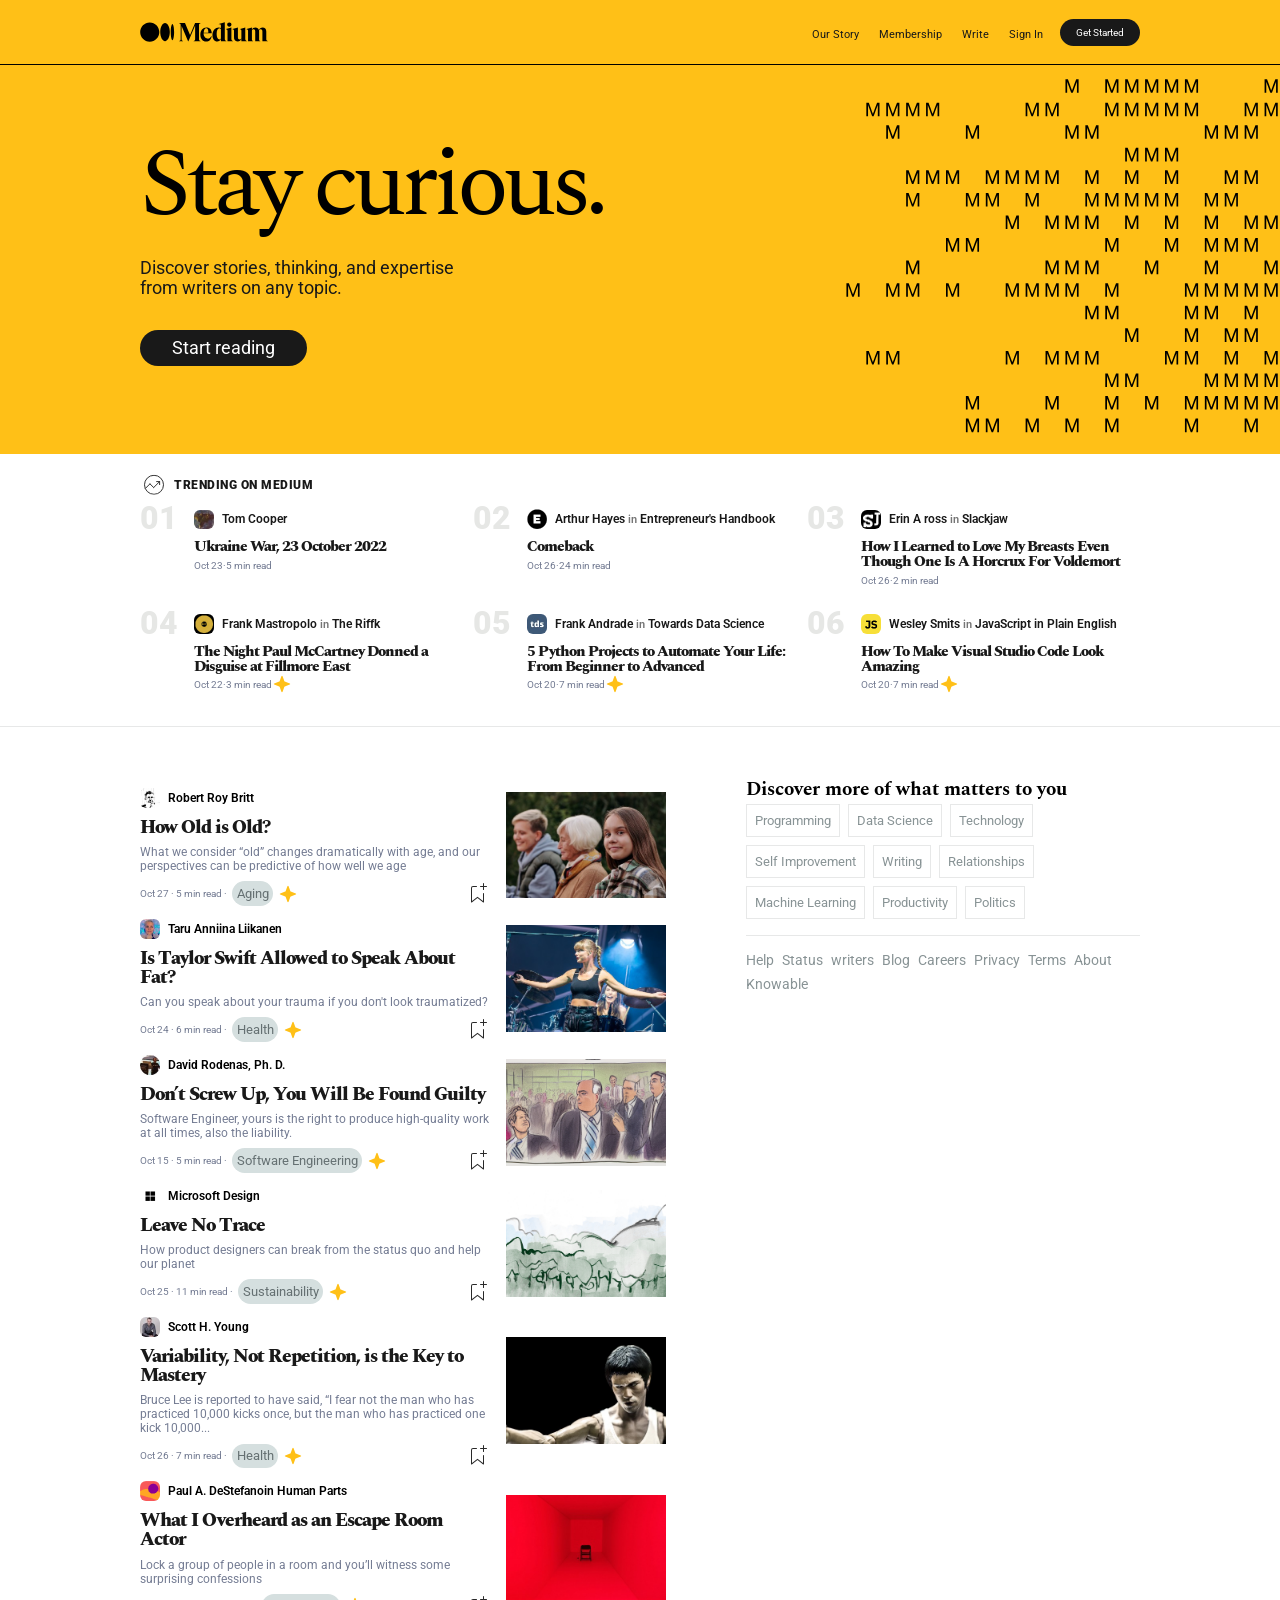
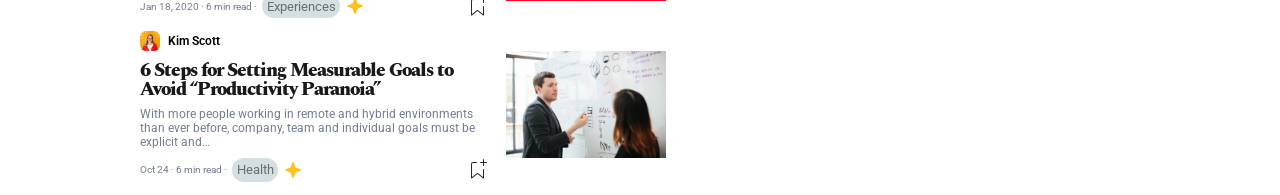
==== commit e6f98f46: "add js per navbar" ====
--- a/index.html
+++ b/index.html
@@ -8036,19 +8036,20 @@
           </g>
         </svg>
       </div>
-      <nav class="marginAuto">
-        <img src="./assets/imgs/svg/logo.svg" alt="Medium logo" />
-        <div class="ulNav">
-          <ul>
-            <li>Our Story</li>
-            <li>Membership</li>
-            <li>Write</li>
-            <li>Sign In</li>
-          </ul>
-          <button>Get Started</button>
-        </div>
-      </nav>
-      <div class="bordeNav"></div>
+      <div class="containerNav">
+        <nav class="marginAuto">
+          <img src="./assets/imgs/svg/logo.svg" alt="Medium logo" />
+          <div class="ulNav">
+            <ul>
+              <li>Our Story</li>
+              <li>Membership</li>
+              <li>Write</li>
+              <li>Sign In</li>
+            </ul>
+            <button>Get Started</button>
+          </div>
+        </nav>
+      </div>
       <div class="hero marginAuto">
         <h1>Stay curious.</h1>
         <p>Discover stories, thinking, and expertise from writers on any topic.</p>
@@ -8330,5 +8331,6 @@
         </div>
       </aside>
     </main>
+    <script src="./assets/script/script.js"></script>
   </body>
 </html>
--- a/assets/css/style.css
+++ b/assets/css/style.css
@@ -9,10 +9,12 @@
 body {
   font-family: "Roboto", sans-serif;
   color: #191919;
+  padding-top: 64px;
 }
 
 header {
   background-color: #ffc017;
+  position: relative;
 }
 /* GENERAL SETTINGS */
 .marginAuto {
@@ -42,10 +44,6 @@
   font-family: inherit;
 }
 
-header {
-  position: relative;
-}
-
 /* GESTIONE DELL'SVG */
 
 .svg {
@@ -76,8 +74,20 @@
   padding: 0.5rem 1rem;
 }
 
-.bordeNav {
-  border-top: 1px solid black;
+.containerNav {
+  background-color: #ffc017;
+  border-bottom: 1px solid black;
+  position: fixed;
+  top: 0;
+  left: 0;
+  width: 100%;
+  transition: all 0.3s ease-in;
+}
+.scrolled {
+  background-color: white;
+}
+.scrolled button {
+  background-color: #1a8917;
 }
 
 /* HERO */
@@ -135,7 +145,7 @@
 }
 
 .num {
-  padding-inline: 1rem;
+  margin-right: 1rem;
   color: #e6e7e5;
   font-weight: 900;
   font-size: 2rem;
@@ -239,6 +249,8 @@
 /* ASIDE */
 aside {
   flex: 1.5;
+  position: sticky;
+  top: 4rem;
 }
 
 .container-btn {
@@ -265,3 +277,11 @@
   text-decoration: none;
   color: #889395;
 }
+
+/* GESTIONE DELLE MEDIA QUERIES */
+@media screen and (min-width: 576px) and (max-width: 1100px) {
+  .marginAuto {
+    max-width: 80%;
+    margin-inline: auto;
+  }
+}
